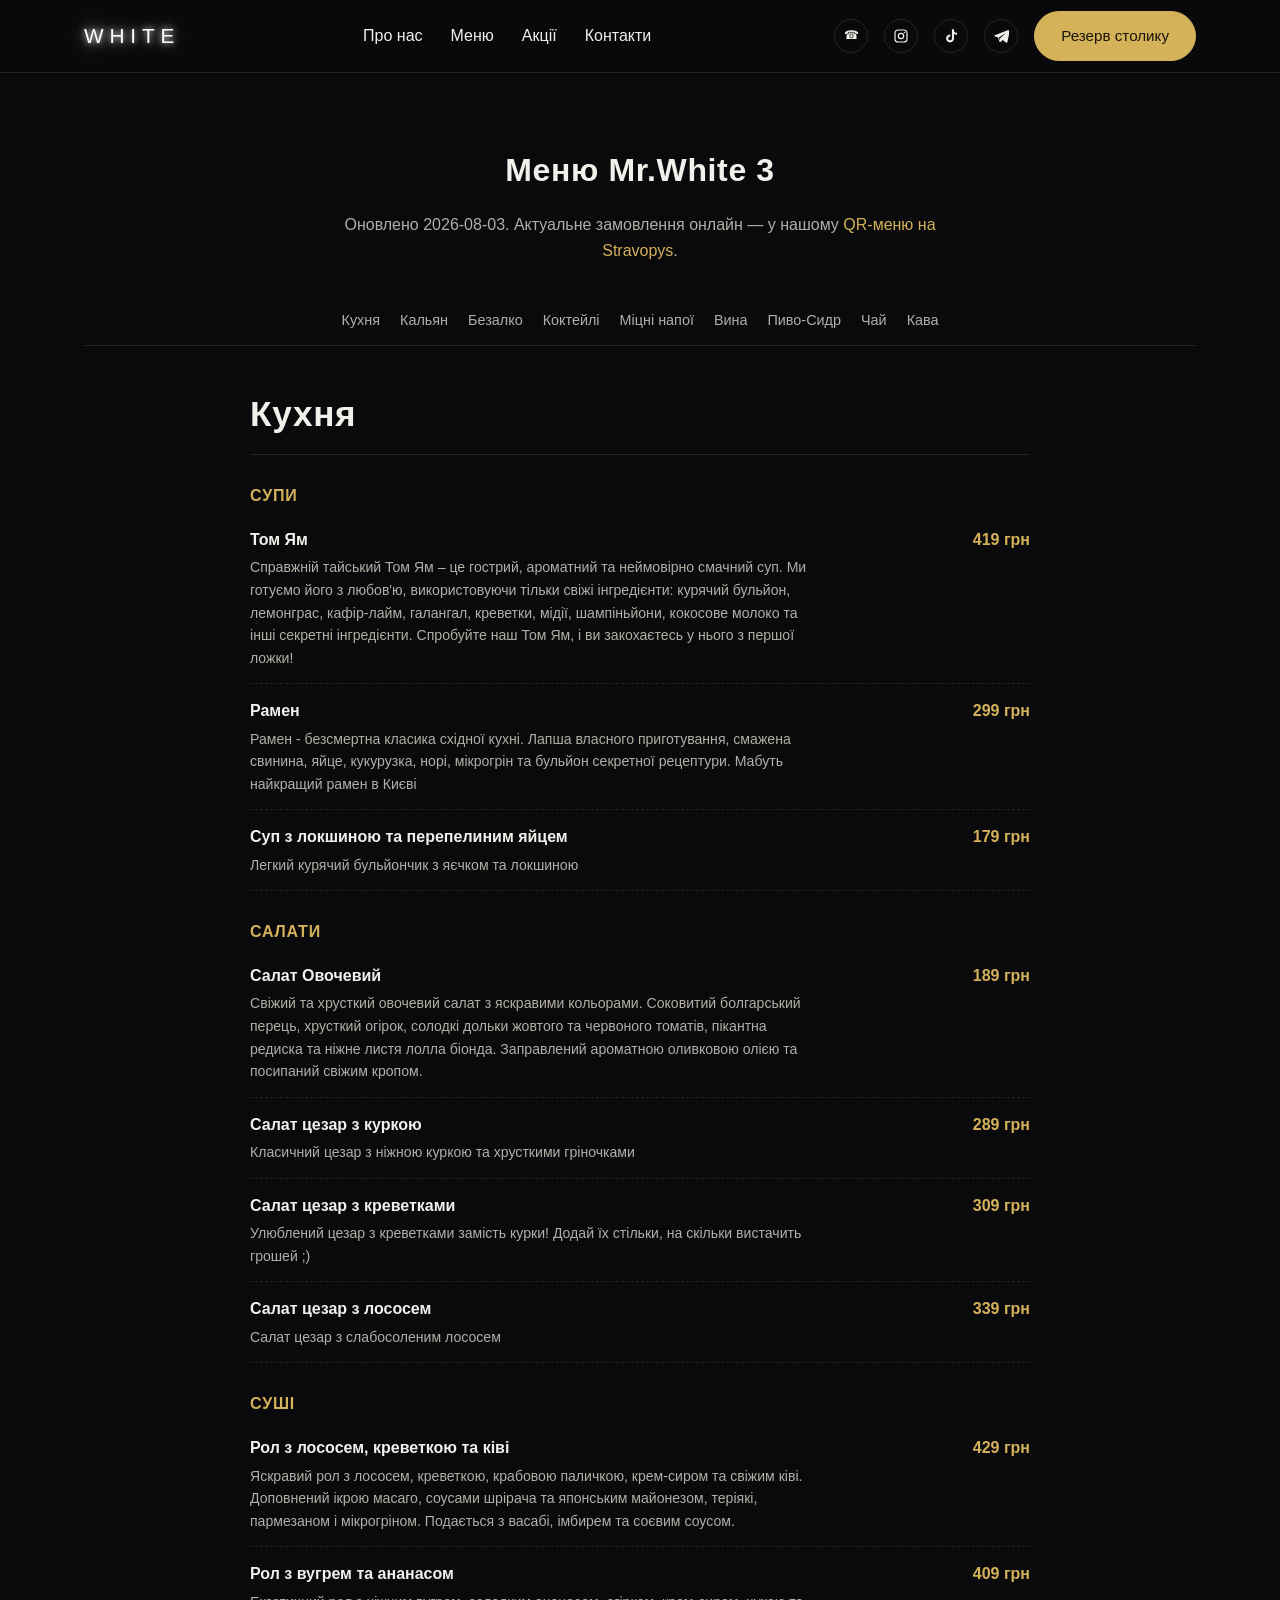
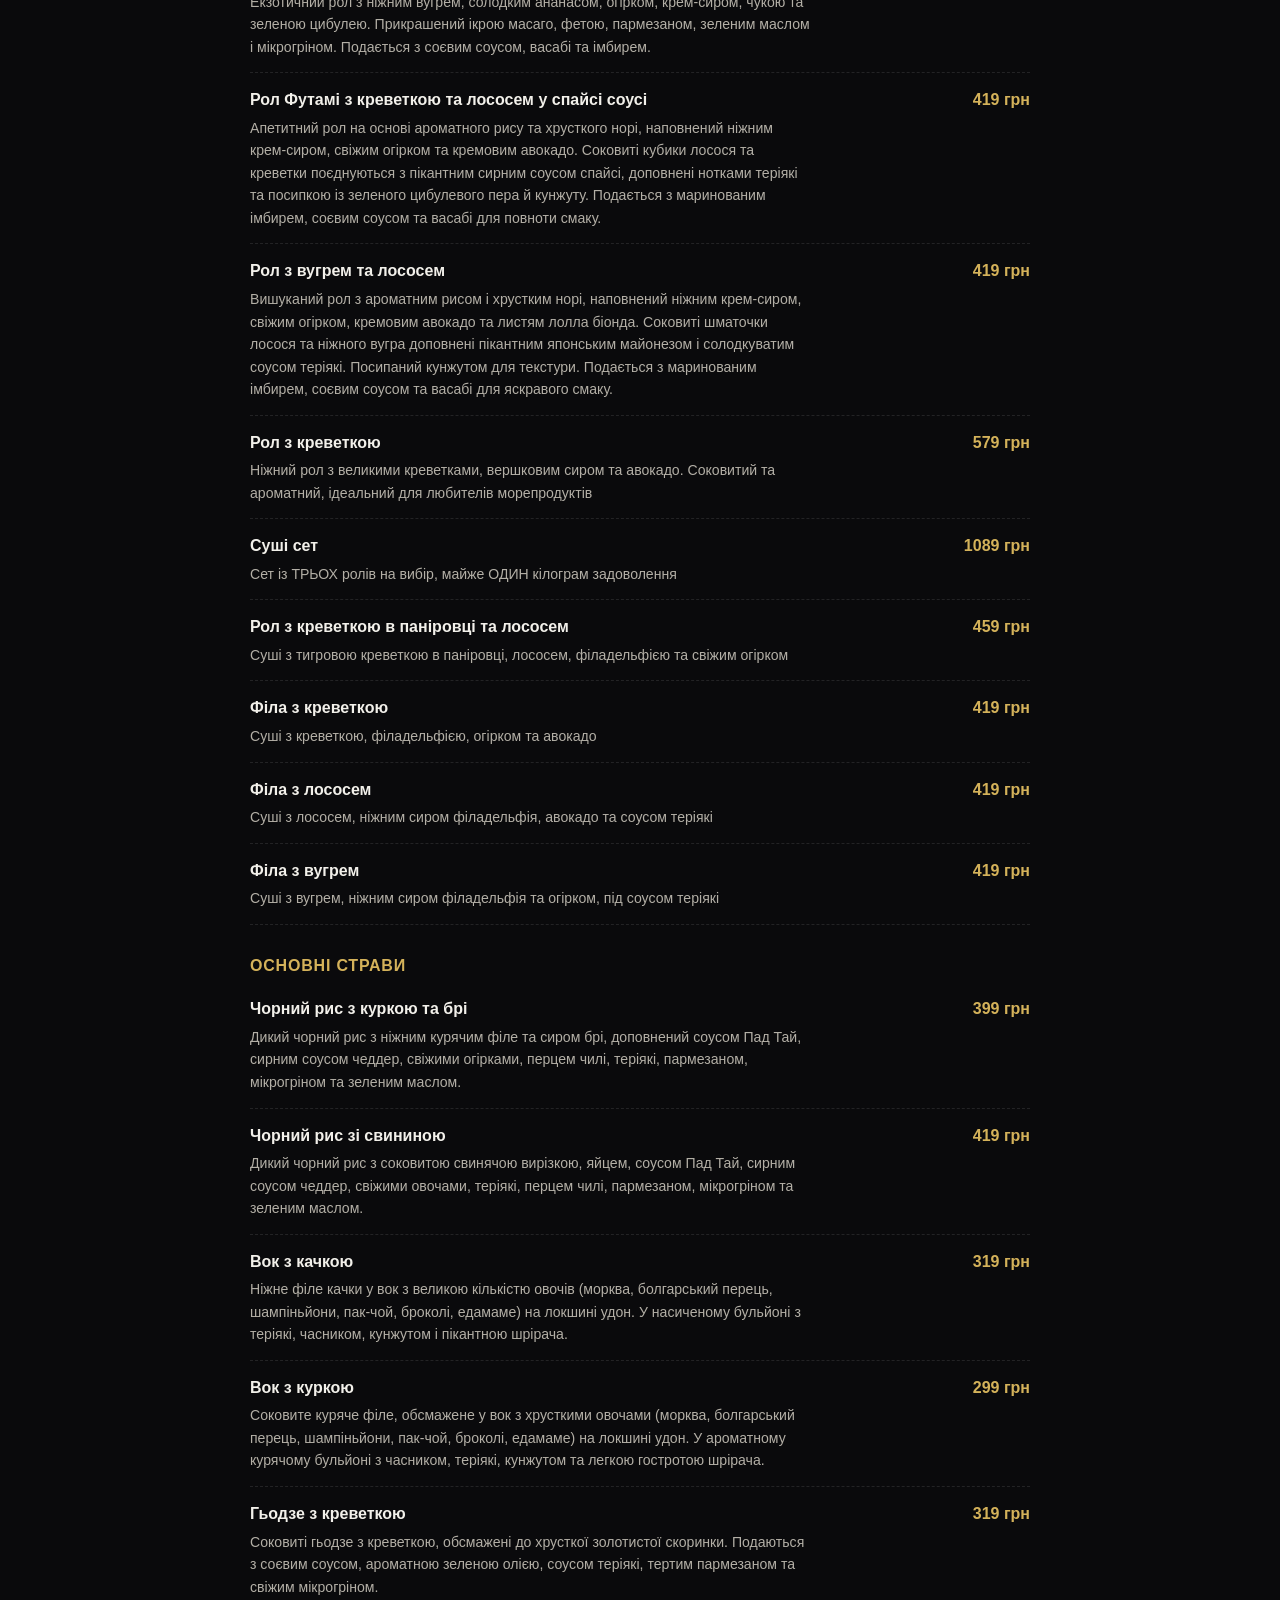
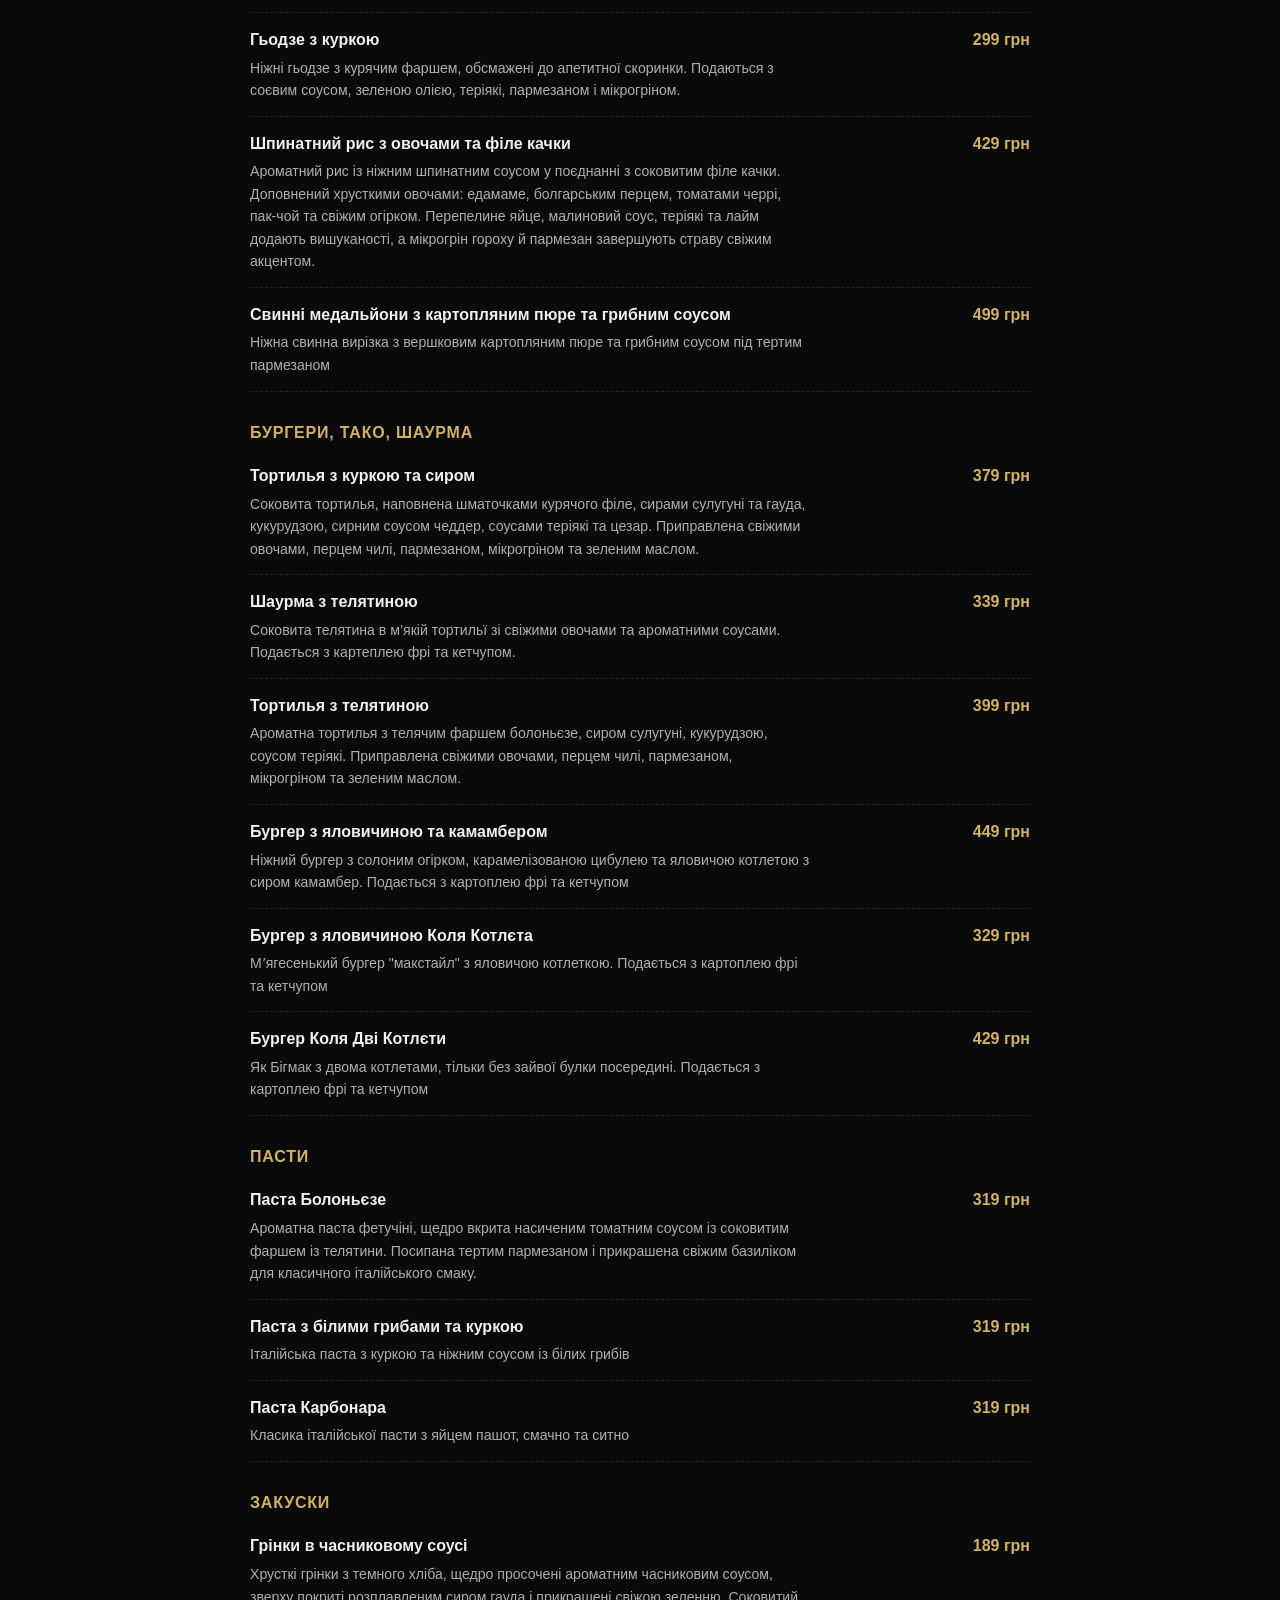
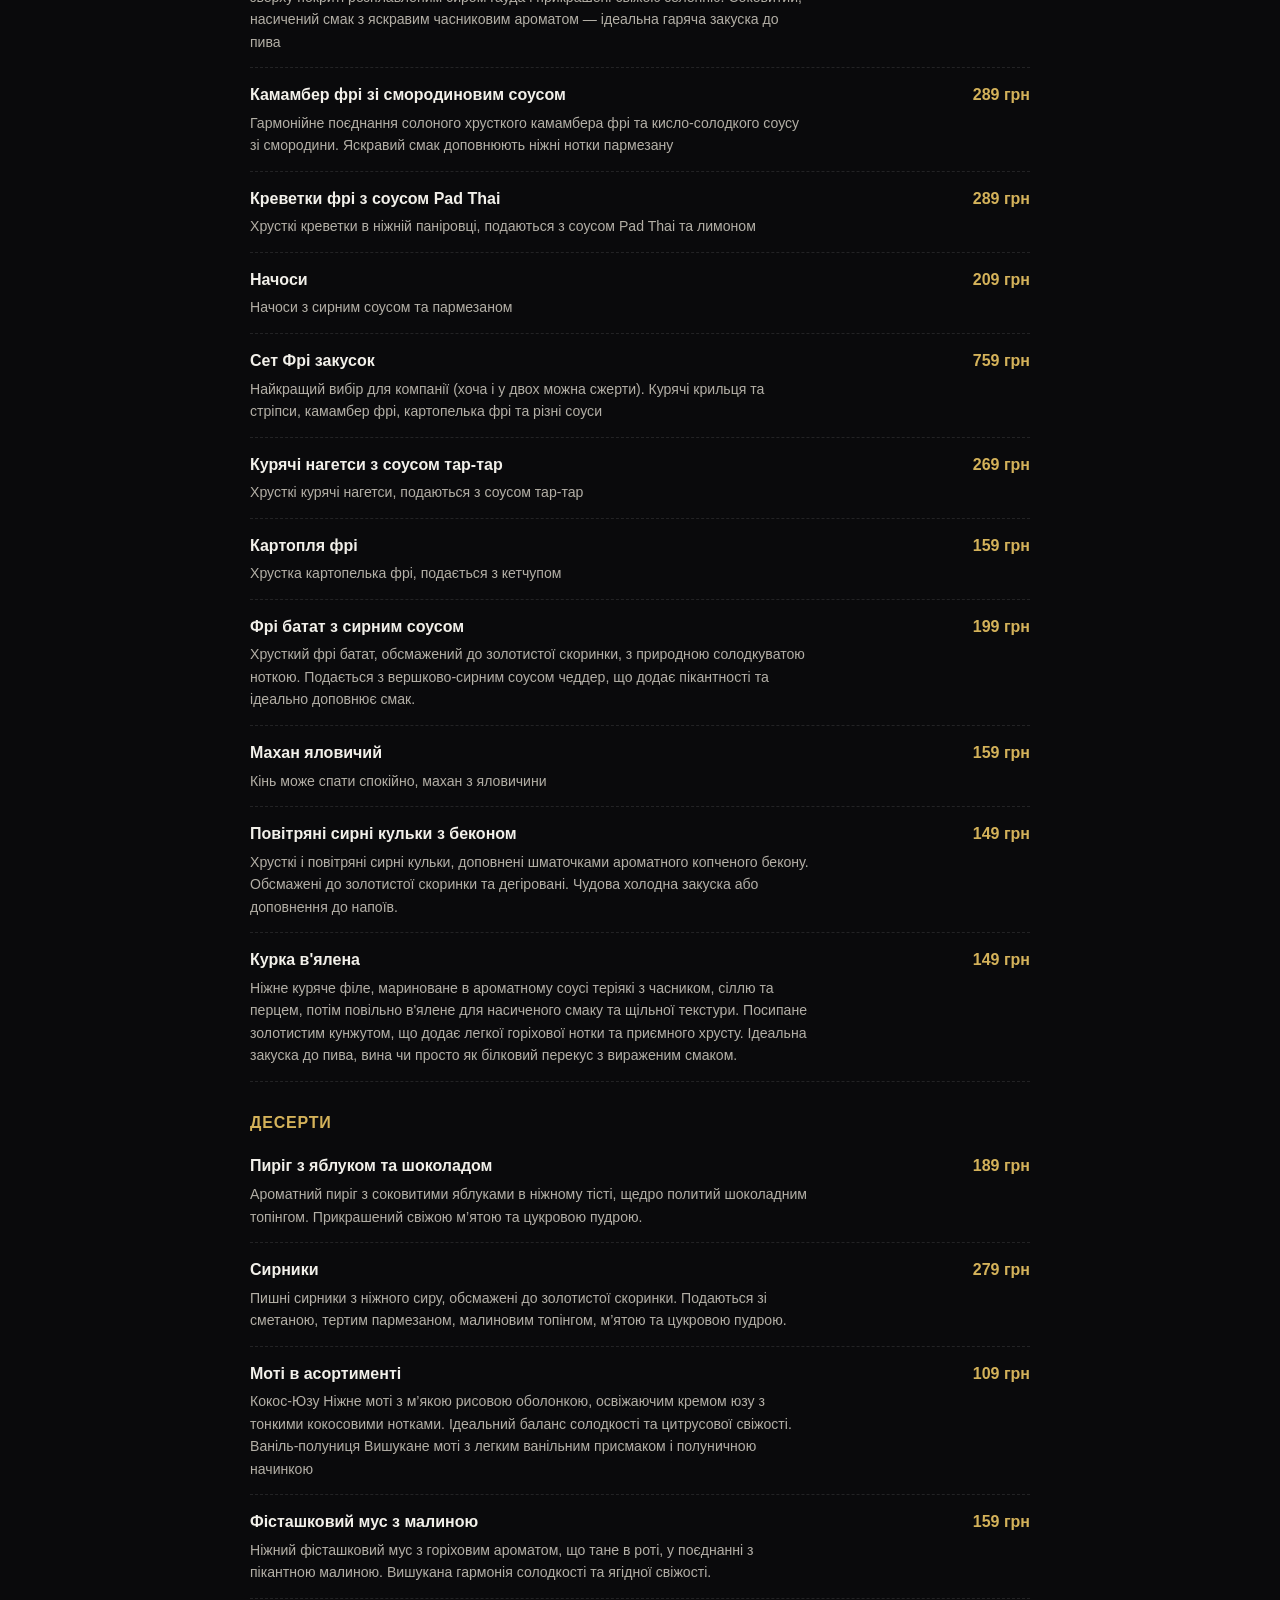
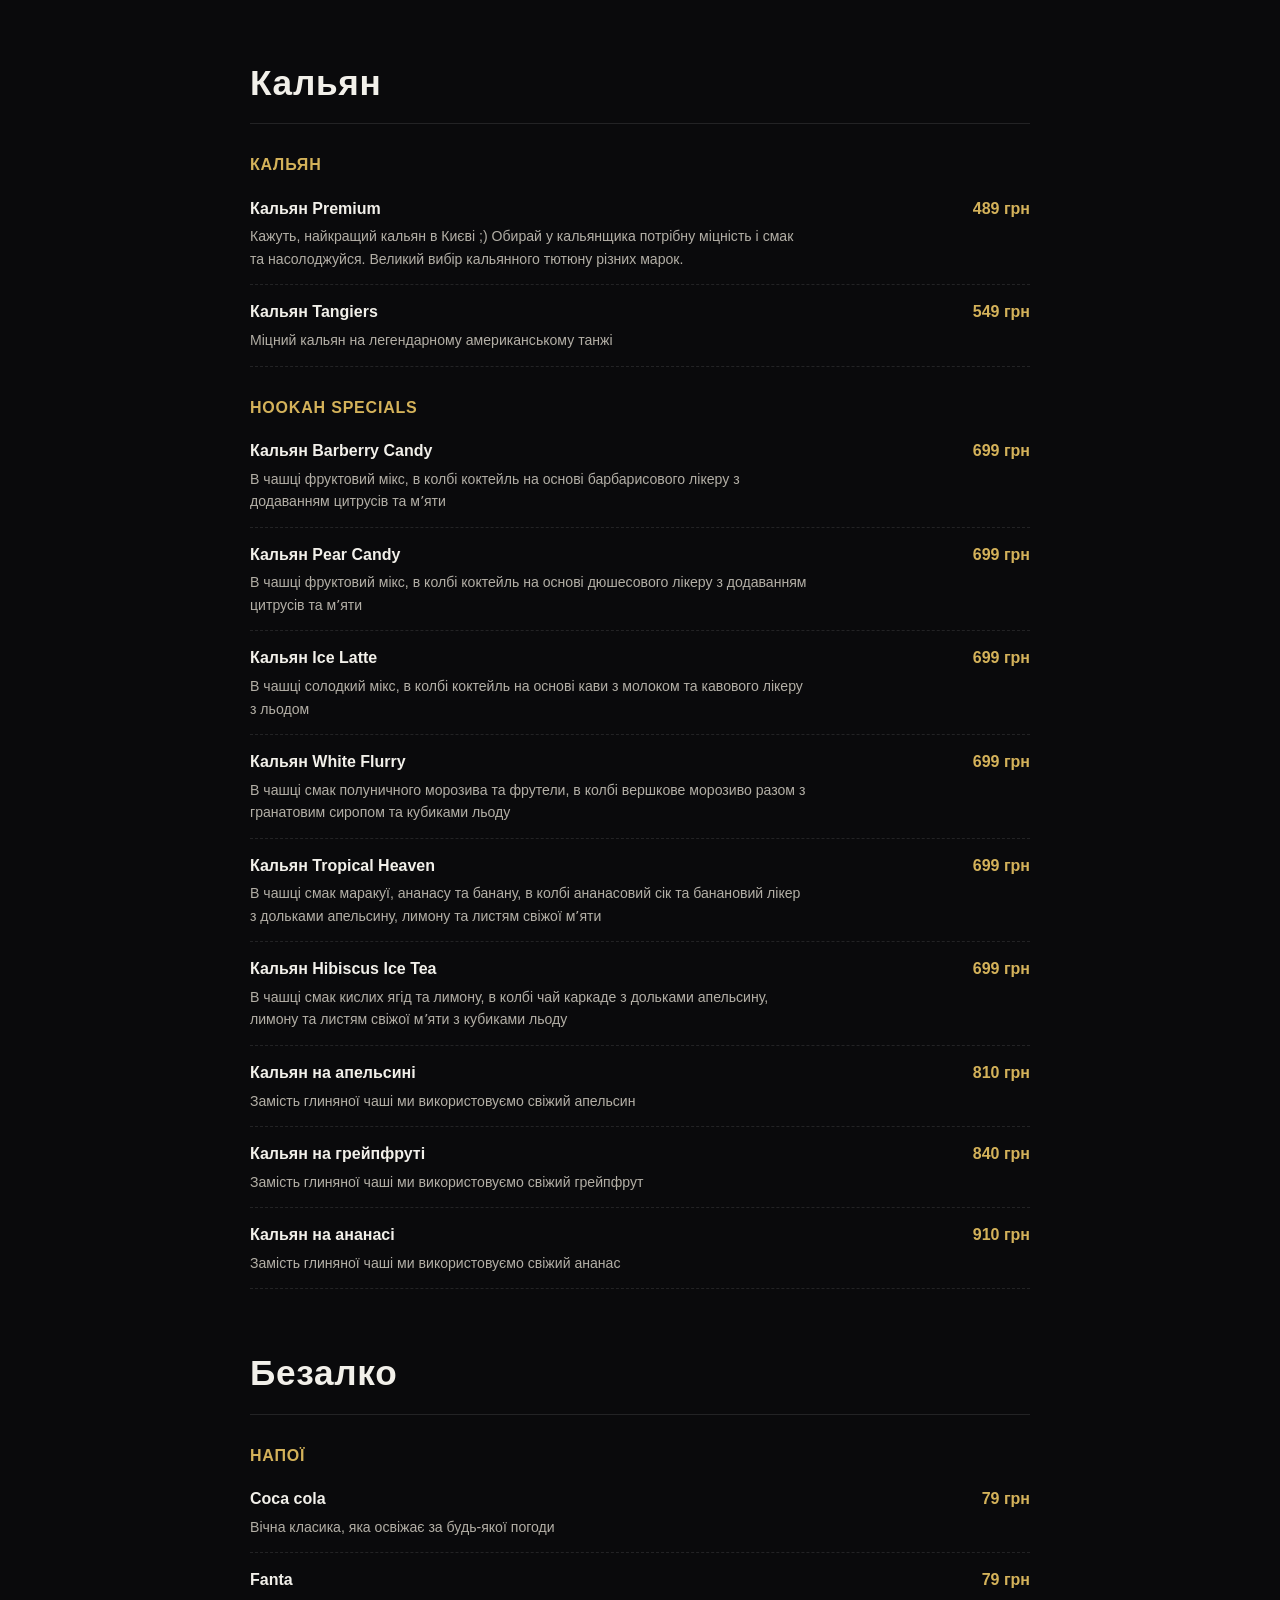
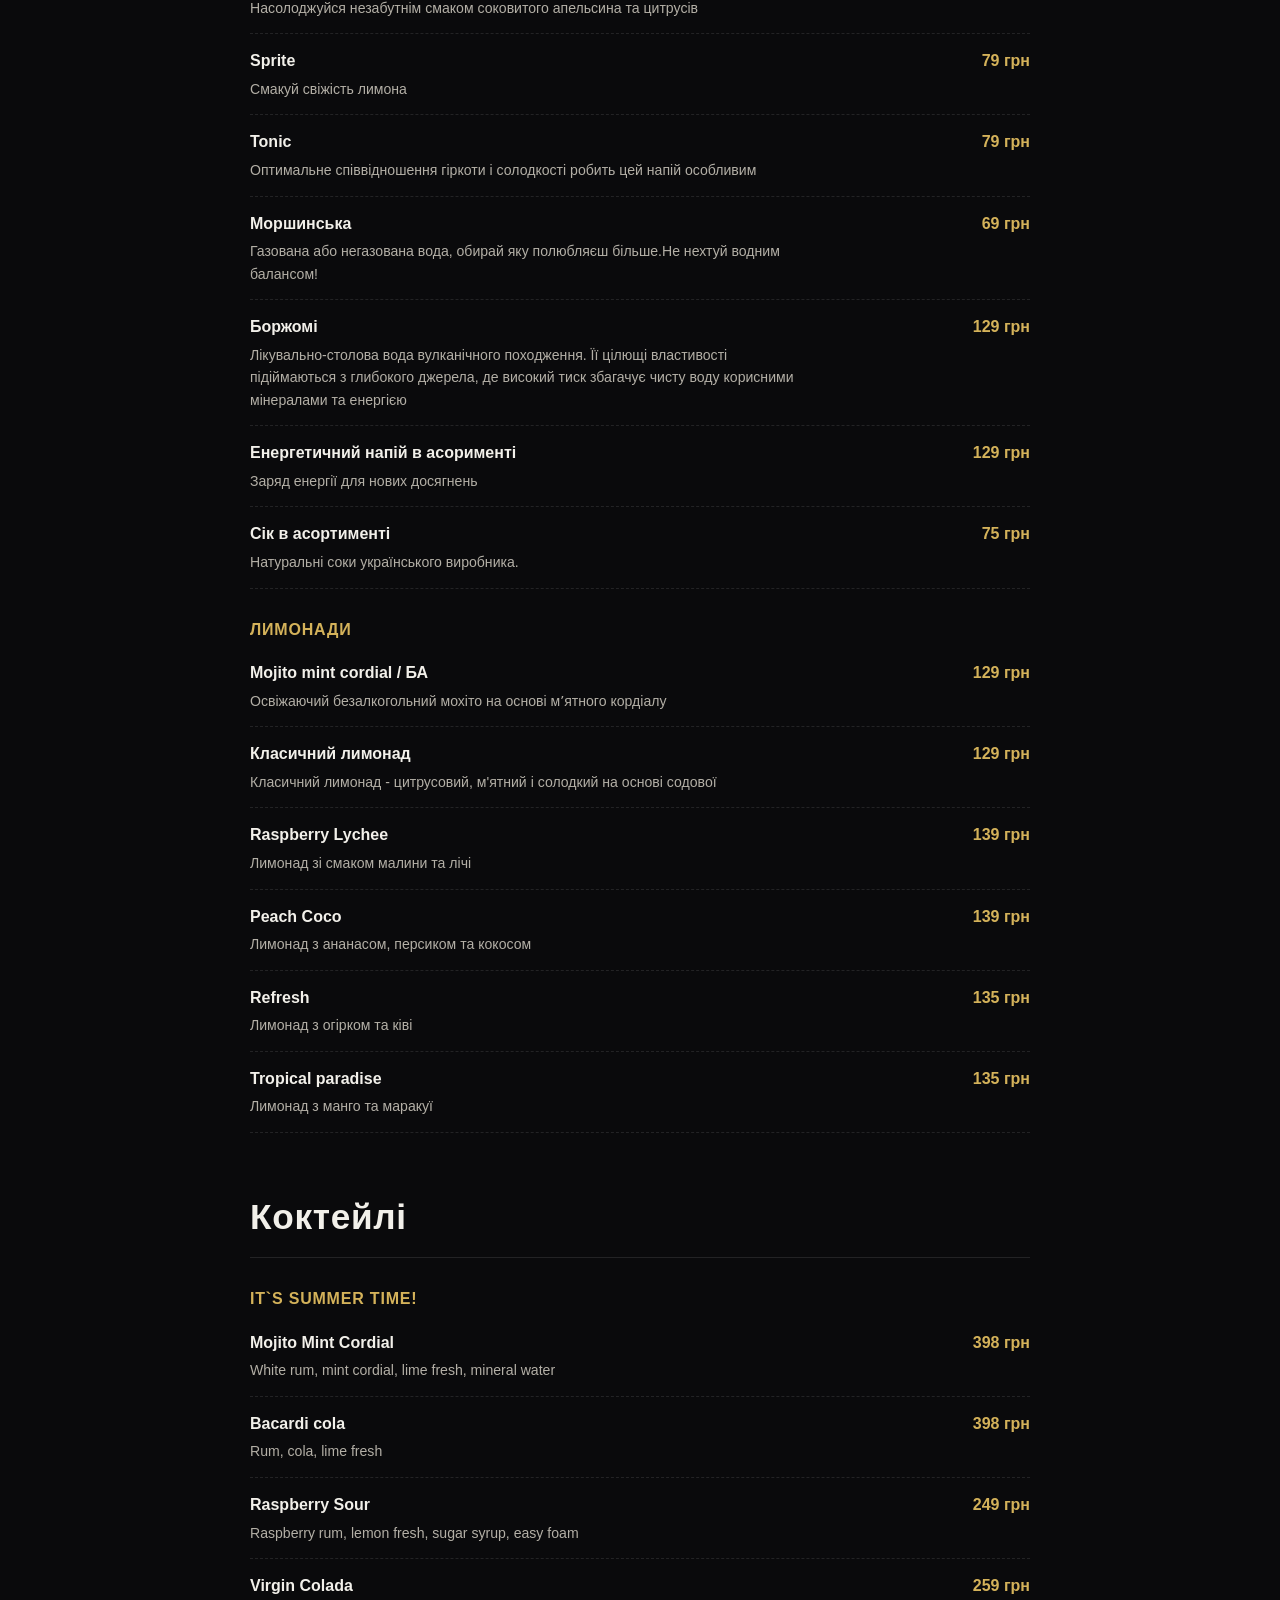
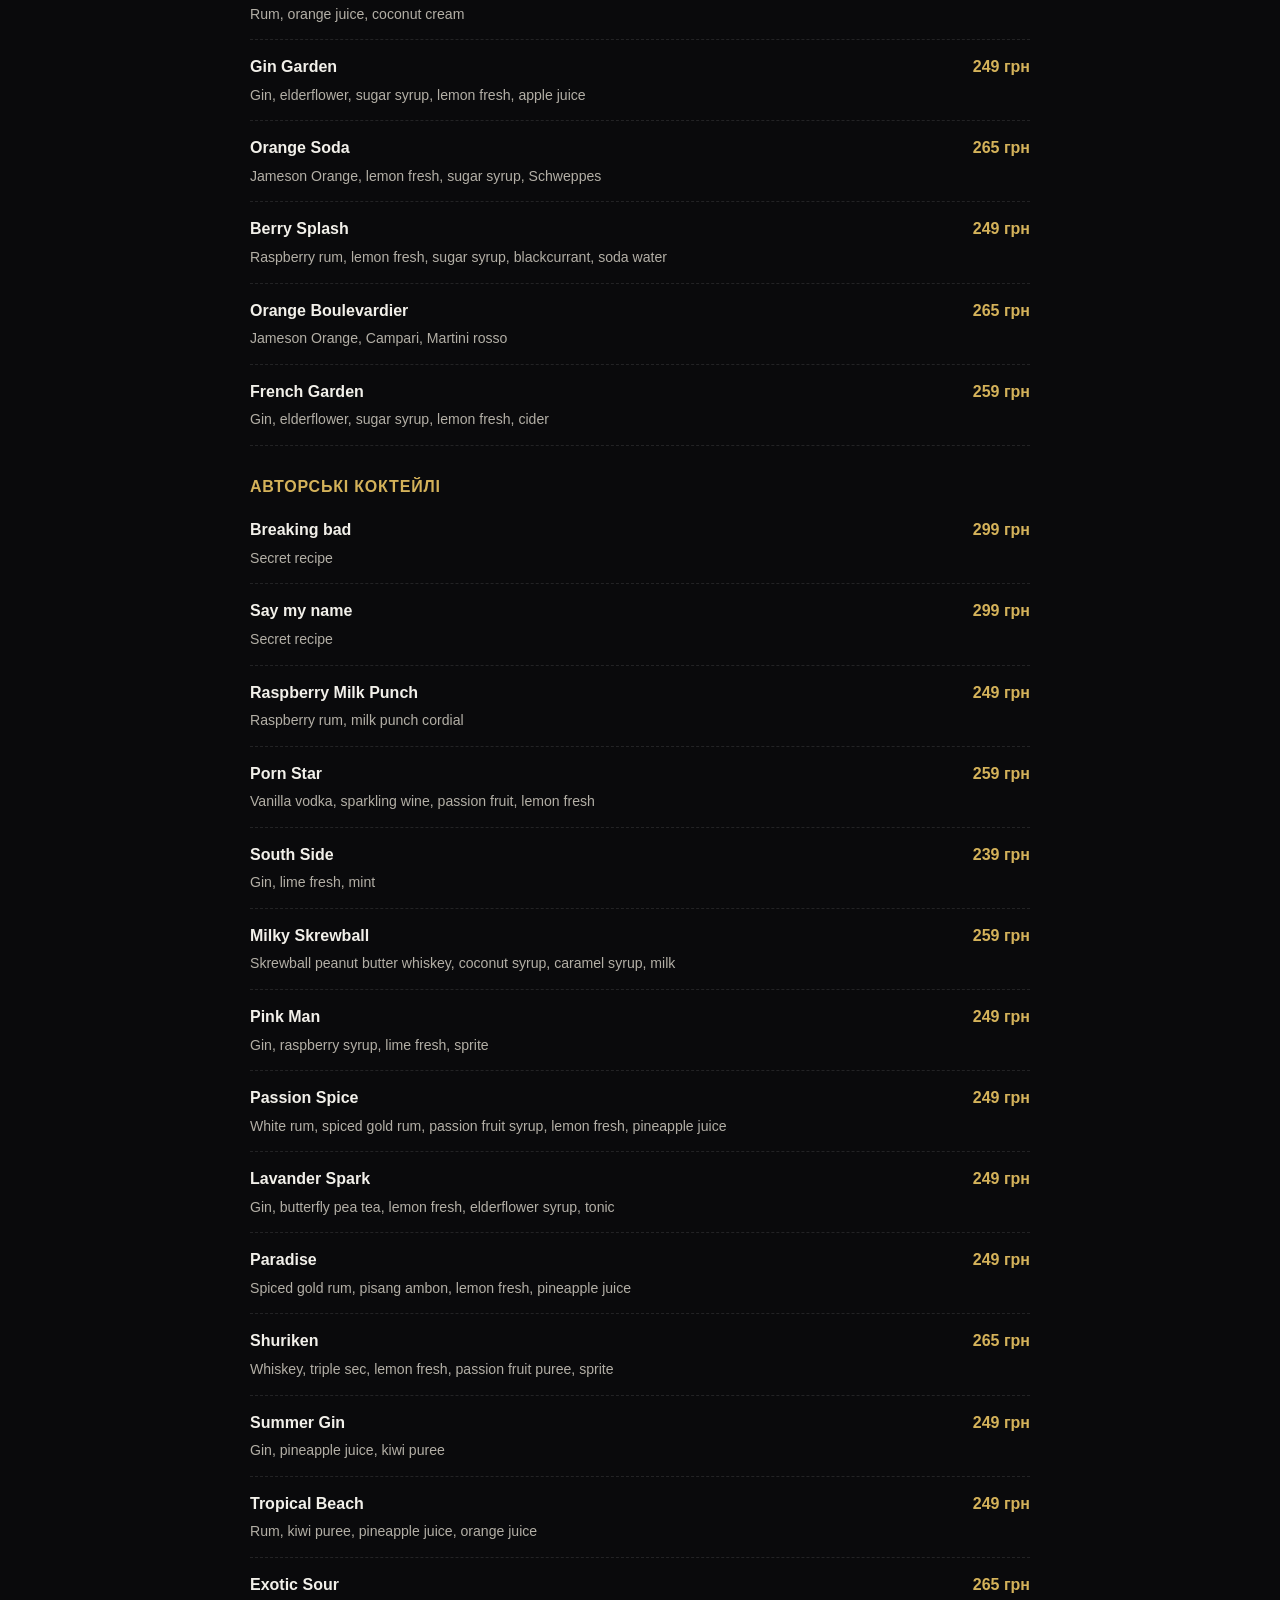
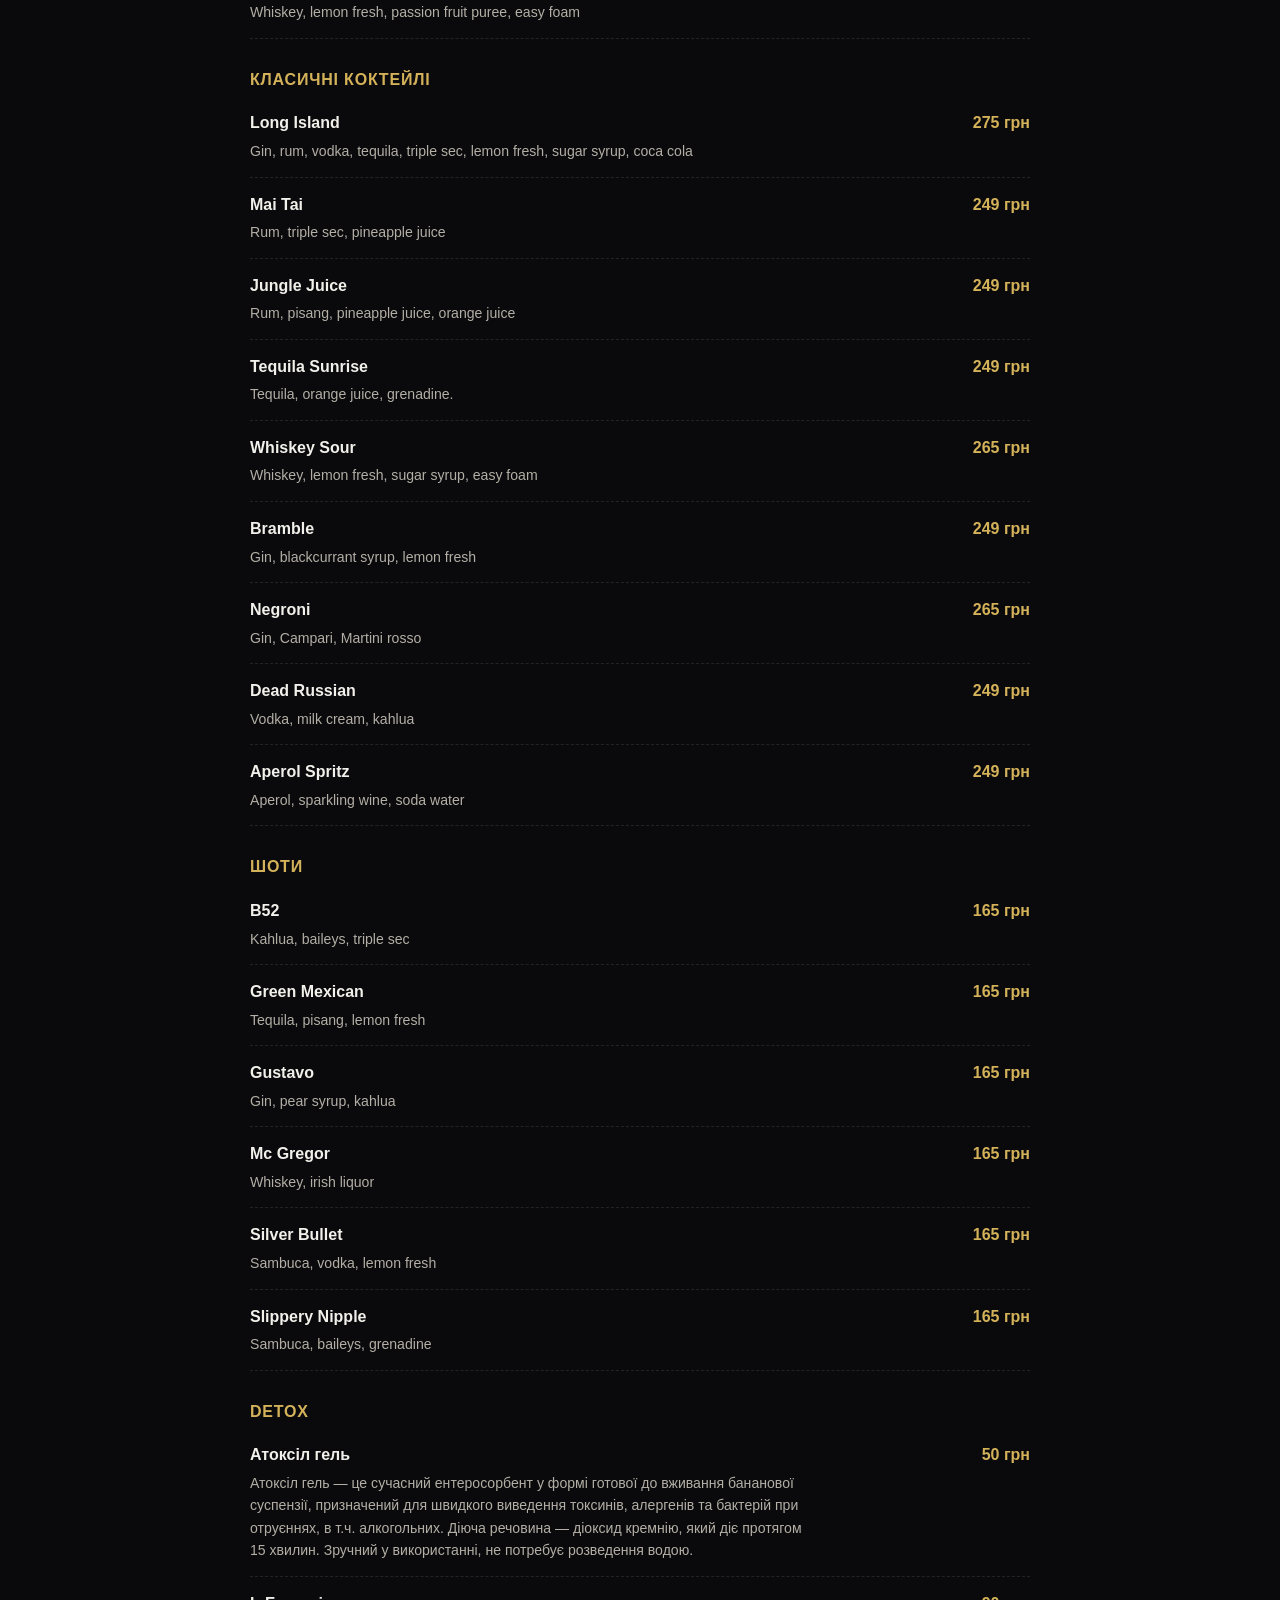
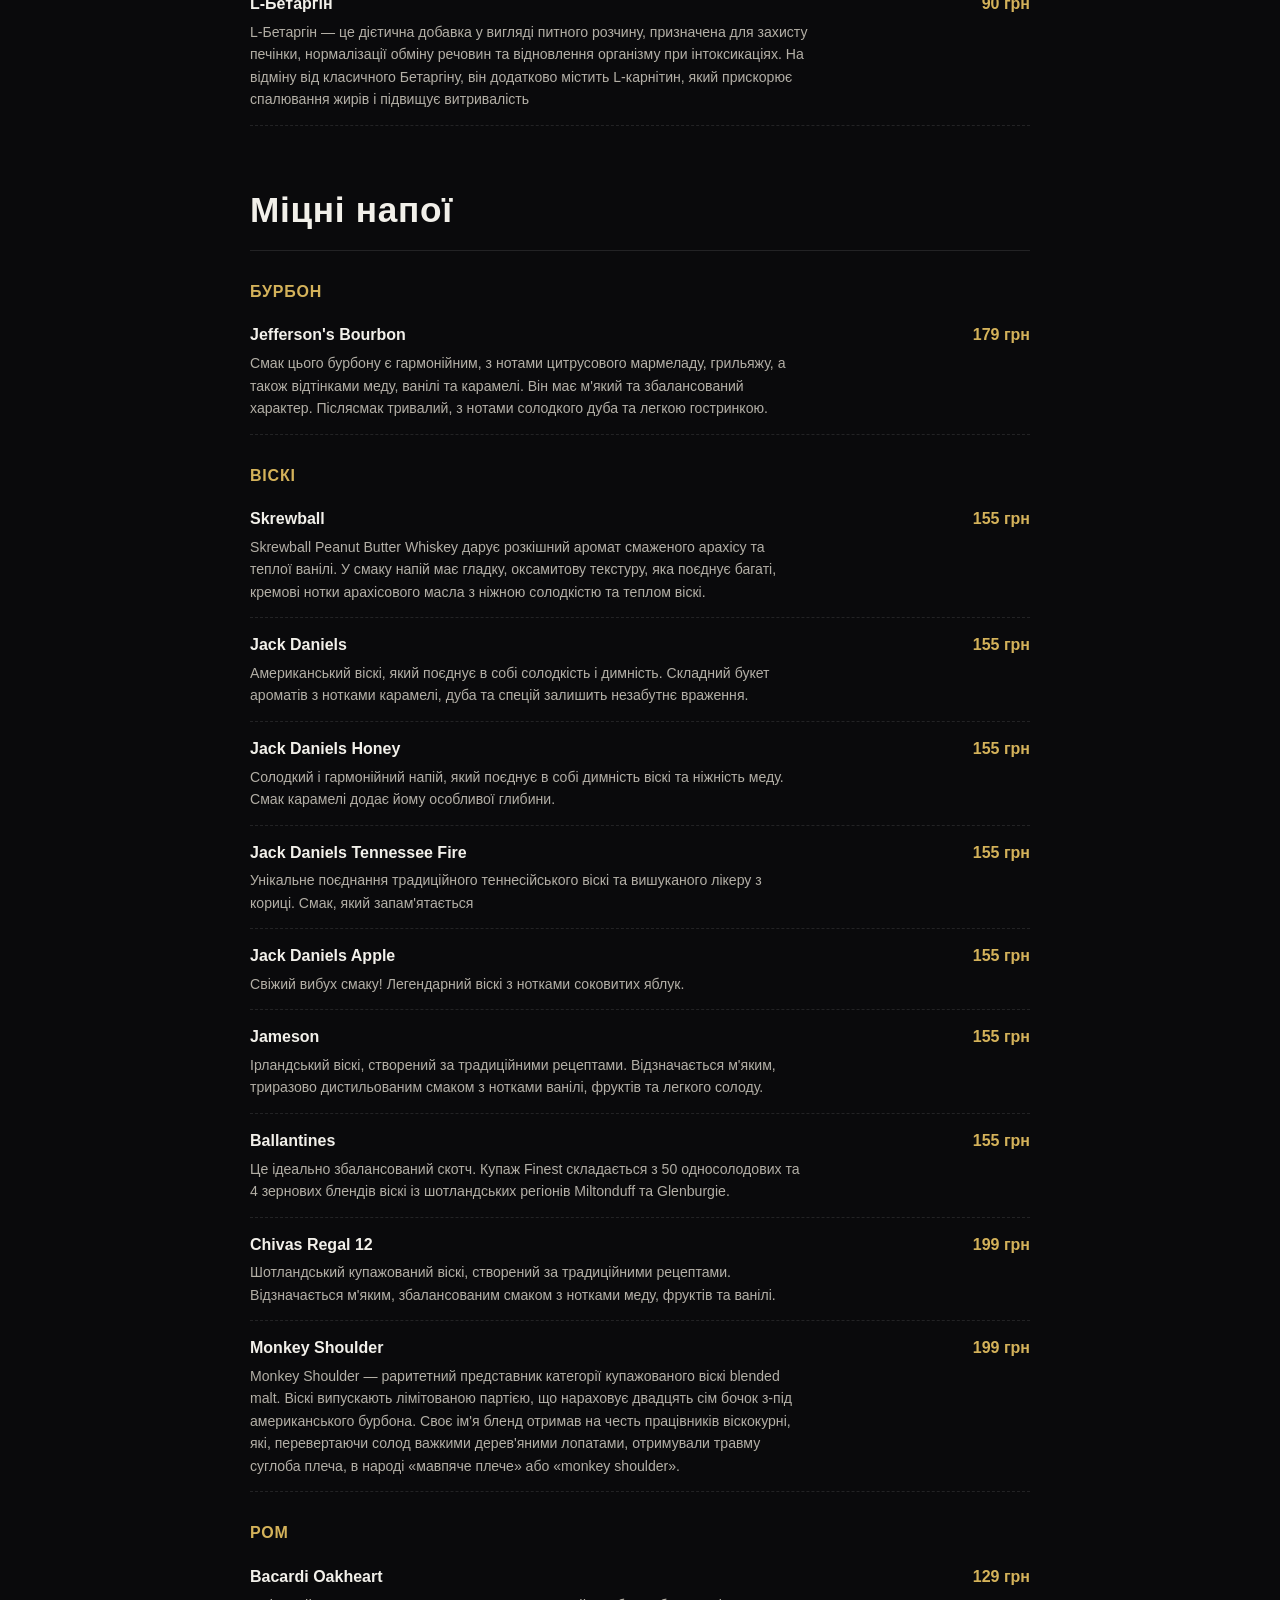
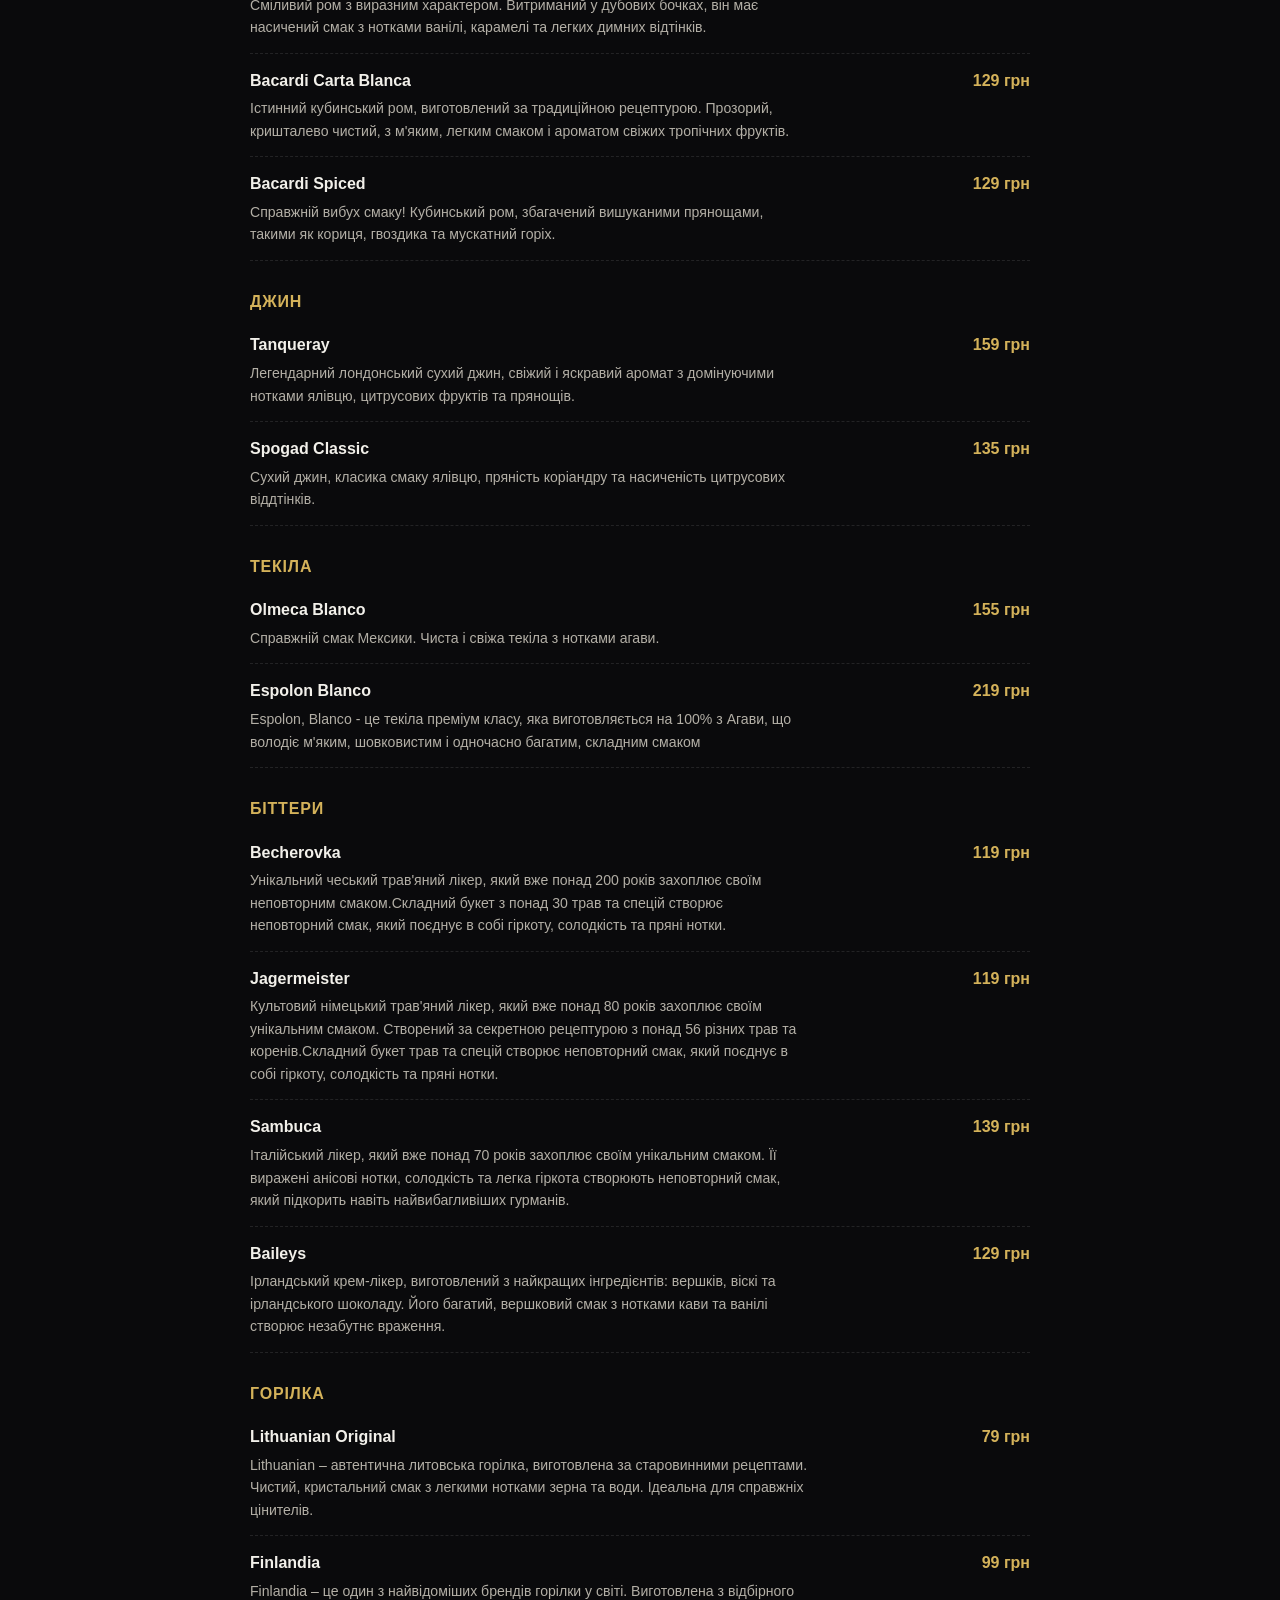
==== menu.html @ 85d622e0 "chore: автооновлення меню зі Stravopys" ====
<!doctype html>
<html lang="uk">
<head>
<meta charset="UTF-8">
<meta name="viewport" content="width=device-width, initial-scale=1">
<title>Меню — Кальян-бар Mr.White 3 | Київ</title>
<meta name="description" content="Повне меню кальян-бару Mr.White 3 у Києві: кальяни, коктейлі, кухня, напої та ціни. Оновлено 2026-08-03.">
<link rel="canonical" href="https://mrwhite3.com.ua/menu.html">

<meta property="og:type" content="website">
<meta property="og:url" content="https://mrwhite3.com.ua/menu.html">
<meta property="og:title" content="Меню — Кальян-бар Mr.White 3">
<meta property="og:description" content="Кальяни, коктейлі, кухня та напої в Mr.White 3. Оновлено 2026-08-03.">
<meta property="og:image" content="https://mrwhite3.com.ua/assets/img/lounge.webp">
<meta property="og:locale" content="uk_UA">

<link rel="icon" href="favicon.ico" sizes="32x32">
<link rel="icon" href="assets/img/favicon-32.png" type="image/png" sizes="32x32">
<link rel="icon" href="assets/img/favicon-16.png" type="image/png" sizes="16x16">
<link rel="apple-touch-icon" href="assets/img/apple-touch-icon.png">
<link rel="stylesheet" href="assets/css/style.css">
<script async src="https://www.googletagmanager.com/gtag/js?id=G-LB3JE0N3KT"></script>
<script>
  window.dataLayer = window.dataLayer || [];
  function gtag(){dataLayer.push(arguments);}
  gtag('js', new Date());
  gtag('config', 'G-LB3JE0N3KT');
</script>
<script type="application/ld+json">{"@context": "https://schema.org", "@type": "Menu", "name": "Меню Mr.White 3", "inLanguage": "uk", "hasMenuSection": [{"@type": "MenuSection", "name": "Кухня", "hasMenuItem": [{"@type": "MenuItem", "name": "Том Ям", "description": "Справжній тайський Том Ям – це гострий, ароматний та неймовірно смачний суп. Ми готуємо його з любов'ю, використовуючи тільки свіжі інгредієнти: курячий бульйон, лемонграс, кафір-лайм, галангал, креветки, мідії, шампіньйони, кокосове молоко та інші секретні інгредієнти. Спробуйте наш Том Ям, і ви закохаєтесь у нього з першої ложки!", "offers": {"@type": "Offer", "price": 419.0, "priceCurrency": "UAH"}}, {"@type": "MenuItem", "name": "Рамен", "description": "Рамен - безсмертна класика східної кухні. Лапша власного приготування, смажена свинина, яйце, кукурузка, норі, мікрогрін та бульйон секретної рецептури. Мабуть найкращий рамен в Києві", "offers": {"@type": "Offer", "price": 299.0, "priceCurrency": "UAH"}}, {"@type": "MenuItem", "name": "Суп з локшиною та перепелиним яйцем", "description": "Легкий курячий бульйончик з яєчком та локшиною", "offers": {"@type": "Offer", "price": 179.0, "priceCurrency": "UAH"}}, {"@type": "MenuItem", "name": "Салат Овочевий", "description": "Свіжий та хрусткий овочевий салат з яскравими кольорами. Соковитий болгарський перець, хрусткий огірок, солодкі дольки жовтого та червоного томатів, пікантна редиска та ніжне листя лолла біонда. Заправлений ароматною оливковою олією та посипаний свіжим кропом.", "offers": {"@type": "Offer", "price": 189.0, "priceCurrency": "UAH"}}, {"@type": "MenuItem", "name": "Салат цезар з куркою", "description": "Класичний цезар з ніжною куркою та хрусткими гріночками", "offers": {"@type": "Offer", "price": 289.0, "priceCurrency": "UAH"}}, {"@type": "MenuItem", "name": "Салат цезар з креветками", "description": "Улюблений цезар з креветками замість курки! Додай їх стільки, на скільки вистачить грошей ;)", "offers": {"@type": "Offer", "price": 309.0, "priceCurrency": "UAH"}}, {"@type": "MenuItem", "name": "Салат цезар з лососем", "description": "Салат цезар з слабосоленим лососем", "offers": {"@type": "Offer", "price": 339.0, "priceCurrency": "UAH"}}, {"@type": "MenuItem", "name": "Рол з лососем, креветкою та ківі", "description": "Яскравий рол з лососем, креветкою, крабовою паличкою, крем-сиром та свіжим ківі. Доповнений ікрою масаго, соусами шрірача та японським майонезом, теріякі, пармезаном і мікрогріном. Подається з васабі, імбирем та соєвим соусом.", "offers": {"@type": "Offer", "price": 429.0, "priceCurrency": "UAH"}}, {"@type": "MenuItem", "name": "Рол з вугрем та ананасом", "description": "Екзотичний рол з ніжним вугрем, солодким ананасом, огірком, крем-сиром, чукою та зеленою цибулею. Прикрашений ікрою масаго, фетою, пармезаном, зеленим маслом і мікрогріном. Подається з соєвим соусом, васабі та імбирем.", "offers": {"@type": "Offer", "price": 409.0, "priceCurrency": "UAH"}}, {"@type": "MenuItem", "name": "Рол Футамі з креветкою та лососем у спайсі соусі", "description": "Апетитний рол на основі ароматного рису та хрусткого норі, наповнений ніжним крем-сиром, свіжим огірком та кремовим авокадо. Соковиті кубики лосося та креветки поєднуються з пікантним сирним соусом спайсі, доповнені нотками теріякі та посипкою із зеленого цибулевого пера й кунжуту. Подається з маринованим імбирем, соєвим соусом та васабі для повноти смаку.", "offers": {"@type": "Offer", "price": 419.0, "priceCurrency": "UAH"}}, {"@type": "MenuItem", "name": "Рол з вугрем та лососем", "description": "Вишуканий рол з ароматним рисом і хрустким норі, наповнений ніжним крем-сиром, свіжим огірком, кремовим авокадо та листям лолла біонда. Соковиті шматочки лосося та ніжного вугра доповнені пікантним японським майонезом і солодкуватим соусом теріякі. Посипаний кунжутом для текстури. Подається з маринованим імбирем, соєвим соусом та васабі для яскравого смаку.", "offers": {"@type": "Offer", "price": 419.0, "priceCurrency": "UAH"}}, {"@type": "MenuItem", "name": "Рол з креветкою", "description": "Ніжний рол з великими креветками, вершковим сиром та авокадо. Соковитий та ароматний, ідеальний для любителів морепродуктів", "offers": {"@type": "Offer", "price": 579.0, "priceCurrency": "UAH"}}, {"@type": "MenuItem", "name": "Суші сет", "description": "Сет із ТРЬОХ ролів на вибір, майже ОДИН кілограм задоволення", "offers": {"@type": "Offer", "price": 1089.0, "priceCurrency": "UAH"}}, {"@type": "MenuItem", "name": "Рол з креветкою в паніровці та лососем", "description": "Суші з тигровою креветкою в паніровці, лососем, філадельфією та свіжим огірком", "offers": {"@type": "Offer", "price": 459.0, "priceCurrency": "UAH"}}, {"@type": "MenuItem", "name": "Філа з креветкою", "description": "Суші з креветкою, філадельфією, огірком та авокадо", "offers": {"@type": "Offer", "price": 419.0, "priceCurrency": "UAH"}}, {"@type": "MenuItem", "name": "Філа з лососем", "description": "Суші з лососем, ніжним сиром філадельфія, авокадо та соусом теріякі", "offers": {"@type": "Offer", "price": 419.0, "priceCurrency": "UAH"}}, {"@type": "MenuItem", "name": "Філа з вугрем", "description": "Суші з вугрем, ніжним сиром філадельфія та огірком, під соусом теріякі", "offers": {"@type": "Offer", "price": 419.0, "priceCurrency": "UAH"}}, {"@type": "MenuItem", "name": "Чорний рис з куркою та брі", "description": "Дикий чорний рис з ніжним курячим філе та сиром брі, доповнений соусом Пад Тай, сирним соусом чеддер, свіжими огірками, перцем чилі, теріякі, пармезаном, мікрогріном та зеленим маслом.", "offers": {"@type": "Offer", "price": 399.0, "priceCurrency": "UAH"}}, {"@type": "MenuItem", "name": "Чорний рис зі свининою", "description": "Дикий чорний рис з соковитою свинячою вирізкою, яйцем, соусом Пад Тай, сирним соусом чеддер, свіжими овочами, теріякі, перцем чилі, пармезаном, мікрогріном та зеленим маслом.", "offers": {"@type": "Offer", "price": 419.0, "priceCurrency": "UAH"}}, {"@type": "MenuItem", "name": "Вок з качкою", "description": "Ніжне філе качки у вок з великою кількістю овочів (морква, болгарський перець, шампіньйони, пак-чой, броколі, едамаме) на локшині удон. У насиченому бульйоні з теріякі, часником, кунжутом і пікантною шрірача.", "offers": {"@type": "Offer", "price": 319.0, "priceCurrency": "UAH"}}, {"@type": "MenuItem", "name": "Вок з куркою", "description": "Соковите куряче філе, обсмажене у вок з хрусткими овочами (морква, болгарський перець, шампіньйони, пак-чой, броколі, едамаме) на локшині удон. У ароматному курячому бульйоні з часником, теріякі, кунжутом та легкою гостротою шрірача.", "offers": {"@type": "Offer", "price": 299.0, "priceCurrency": "UAH"}}, {"@type": "MenuItem", "name": "Гьодзе з креветкою", "description": "Соковиті гьодзе з креветкою, обсмажені до хрусткої золотистої скоринки. Подаються з соєвим соусом, ароматною зеленою олією, соусом теріякі, тертим пармезаном та свіжим мікрогріном.", "offers": {"@type": "Offer", "price": 319.0, "priceCurrency": "UAH"}}, {"@type": "MenuItem", "name": "Гьодзе з куркою", "description": "Ніжні гьодзе з курячим фаршем, обсмажені до апетитної скоринки. Подаються з соєвим соусом, зеленою олією, теріякі, пармезаном і мікрогріном.", "offers": {"@type": "Offer", "price": 299.0, "priceCurrency": "UAH"}}, {"@type": "MenuItem", "name": "Шпинатний рис з овочами та філе качки", "description": "Ароматний рис із ніжним шпинатним соусом у поєднанні з соковитим філе качки. Доповнений хрусткими овочами: едамаме, болгарським перцем, томатами черрі, пак-чой та свіжим огірком. Перепелине яйце, малиновий соус, теріякі та лайм додають вишуканості, а мікрогрін гороху й пармезан завершують страву свіжим акцентом.", "offers": {"@type": "Offer", "price": 429.0, "priceCurrency": "UAH"}}, {"@type": "MenuItem", "name": "Свинні медальйони з картопляним пюре та грибним соусом", "description": "Ніжна свинна вирізка з вершковим картопляним пюре та грибним соусом під тертим пармезаном", "offers": {"@type": "Offer", "price": 499.0, "priceCurrency": "UAH"}}, {"@type": "MenuItem", "name": "Тортилья з куркою та сиром", "description": "Соковита тортилья, наповнена шматочками курячого філе, сирами сулугуні та гауда, кукурудзою, сирним соусом чеддер, соусами теріякі та цезар. Приправлена свіжими овочами, перцем чилі, пармезаном, мікрогріном та зеленим маслом.", "offers": {"@type": "Offer", "price": 379.0, "priceCurrency": "UAH"}}, {"@type": "MenuItem", "name": "Шаурма з телятиною", "description": "Соковита телятина в м’якій тортильї зі свіжими овочами та ароматними соусами. Подається з картеплею фрі та кетчупом.", "offers": {"@type": "Offer", "price": 339.0, "priceCurrency": "UAH"}}, {"@type": "MenuItem", "name": "Тортилья з телятиною", "description": "Ароматна тортилья з телячим фаршем болоньєзе, сиром сулугуні, кукурудзою, соусом теріякі. Приправлена свіжими овочами, перцем чилі, пармезаном, мікрогріном та зеленим маслом.", "offers": {"@type": "Offer", "price": 399.0, "priceCurrency": "UAH"}}, {"@type": "MenuItem", "name": "Бургер з яловичиною та камамбером", "description": "Ніжний бургер з солоним огірком, карамелізованою цибулею та яловичою котлетою з сиром камамбер. Подається з картоплею фрі та кетчупом", "offers": {"@type": "Offer", "price": 449.0, "priceCurrency": "UAH"}}, {"@type": "MenuItem", "name": "Бургер з яловичиною Коля Котлєта", "description": "Мʼягесенький бургер \"макстайл\" з яловичою котлеткою. Подається з картоплею фрі та кетчупом", "offers": {"@type": "Offer", "price": 329.0, "priceCurrency": "UAH"}}, {"@type": "MenuItem", "name": "Бургер Коля Дві Котлєти", "description": "Як Бігмак з двома котлетами, тільки без зайвої булки посередині. Подається з картоплею фрі та кетчупом", "offers": {"@type": "Offer", "price": 429.0, "priceCurrency": "UAH"}}, {"@type": "MenuItem", "name": "Паста Болоньєзе", "description": "Ароматна паста фетучіні, щедро вкрита насиченим томатним соусом із соковитим фаршем із телятини. Посипана тертим пармезаном і прикрашена свіжим базиліком для класичного італійського смаку.", "offers": {"@type": "Offer", "price": 319.0, "priceCurrency": "UAH"}}, {"@type": "MenuItem", "name": "Паста з білими грибами та куркою", "description": "Італійська паста з куркою та ніжним соусом із білих грибів", "offers": {"@type": "Offer", "price": 319.0, "priceCurrency": "UAH"}}, {"@type": "MenuItem", "name": "Паста Карбонара", "description": "Класика італійської пасти з яйцем пашот, смачно та ситно", "offers": {"@type": "Offer", "price": 319.0, "priceCurrency": "UAH"}}, {"@type": "MenuItem", "name": "Грінки в часниковому соусі", "description": "Хрусткі грінки з темного хліба, щедро просочені ароматним часниковим соусом, зверху покриті розплавленим сиром гауда і прикрашені свіжою зеленню. Соковитий, насичений смак з яскравим часниковим ароматом — ідеальна гаряча закуска до пива", "offers": {"@type": "Offer", "price": 189.0, "priceCurrency": "UAH"}}, {"@type": "MenuItem", "name": "Камамбер фрі зі смородиновим соусом", "description": "Гармонійне поєднання солоного хрусткого камамбера фрі та кисло-солодкого соусу зі смородини. Яскравий смак доповнюють ніжні нотки пармезану", "offers": {"@type": "Offer", "price": 289.0, "priceCurrency": "UAH"}}, {"@type": "MenuItem", "name": "Креветки фрі з соусом Pad Thai", "description": "Хрусткі креветки в ніжній паніровці, подаються з соусом Pad Thai та лимоном", "offers": {"@type": "Offer", "price": 289.0, "priceCurrency": "UAH"}}, {"@type": "MenuItem", "name": "Начоси", "description": "Начоси з сирним соусом та пармезаном", "offers": {"@type": "Offer", "price": 209.0, "priceCurrency": "UAH"}}, {"@type": "MenuItem", "name": "Сет Фрі закусок", "description": "Найкращий вибір для компанії (хоча і у двох можна сжерти). Курячі крильця та стріпси, камамбер фрі, картопелька фрі та різні соуси", "offers": {"@type": "Offer", "price": 759.0, "priceCurrency": "UAH"}}, {"@type": "MenuItem", "name": "Курячі нагетси з соусом тар-тар", "description": "Хрусткі курячі нагетси, подаються з соусом тар-тар", "offers": {"@type": "Offer", "price": 269.0, "priceCurrency": "UAH"}}, {"@type": "MenuItem", "name": "Картопля фрі", "description": "Хрустка картопелька фрі, подається з кетчупом", "offers": {"@type": "Offer", "price": 159.0, "priceCurrency": "UAH"}}, {"@type": "MenuItem", "name": "Фрі батат з сирним соусом", "description": "Хрусткий фрі батат, обсмажений до золотистої скоринки, з природною солодкуватою ноткою. Подається з вершково-сирним соусом чеддер, що додає пікантності та ідеально доповнює смак.", "offers": {"@type": "Offer", "price": 199.0, "priceCurrency": "UAH"}}, {"@type": "MenuItem", "name": "Махан яловичий", "description": "Кінь може спати спокійно, махан з яловичини", "offers": {"@type": "Offer", "price": 159.0, "priceCurrency": "UAH"}}, {"@type": "MenuItem", "name": "Повітряні сирні кульки з беконом", "description": "Хрусткі і повітряні сирні кульки, доповнені шматочками ароматного копченого бекону. Обсмажені до золотистої скоринки та дегіровані. Чудова холодна закуска або доповнення до напоїв.", "offers": {"@type": "Offer", "price": 149.0, "priceCurrency": "UAH"}}, {"@type": "MenuItem", "name": "Курка в'ялена", "description": "Ніжне куряче філе, мариноване в ароматному соусі теріякі з часником, сіллю та перцем, потім повільно в'ялене для насиченого смаку та щільної текстури. Посипане золотистим кунжутом, що додає легкої горіхової нотки та приємного хрусту. Ідеальна закуска до пива, вина чи просто як білковий перекус з вираженим смаком.", "offers": {"@type": "Offer", "price": 149.0, "priceCurrency": "UAH"}}, {"@type": "MenuItem", "name": "Пиріг з яблуком та шоколадом", "description": "Ароматний пиріг з соковитими яблуками в ніжному тісті, щедро политий шоколадним топінгом. Прикрашений свіжою м’ятою та цукровою пудрою.", "offers": {"@type": "Offer", "price": 189.0, "priceCurrency": "UAH"}}, {"@type": "MenuItem", "name": "Сирники", "description": "Пишні сирники з ніжного сиру, обсмажені до золотистої скоринки. Подаються зі сметаною, тертим пармезаном, малиновим топінгом, м’ятою та цукровою пудрою.", "offers": {"@type": "Offer", "price": 279.0, "priceCurrency": "UAH"}}, {"@type": "MenuItem", "name": "Моті в асортименті", "description": "Кокос-Юзу Ніжне моті з м’якою рисовою оболонкою, освіжаючим кремом юзу з тонкими кокосовими нотками. Ідеальний баланс солодкості та цитрусової свіжості. Ваніль-полуниця Вишукане моті з легким ванільним присмаком і полуничною начинкою", "offers": {"@type": "Offer", "price": 109.0, "priceCurrency": "UAH"}}, {"@type": "MenuItem", "name": "Фісташковий мус з малиною", "description": "Ніжний фісташковий мус з горіховим ароматом, що тане в роті, у поєднанні з пікантною малиною. Вишукана гармонія солодкості та ягідної свіжості.", "offers": {"@type": "Offer", "price": 159.0, "priceCurrency": "UAH"}}]}, {"@type": "MenuSection", "name": "Кальян", "hasMenuItem": [{"@type": "MenuItem", "name": "Кальян Premium", "description": "Кажуть, найкращий кальян в Києві ;) Обирай у кальянщика потрібну міцність і смак та насолоджуйся. Великий вибір кальянного тютюну різних марок.", "offers": {"@type": "Offer", "price": 489.0, "priceCurrency": "UAH"}}, {"@type": "MenuItem", "name": "Кальян Tangiers", "description": "Міцний кальян на легендарному американському танжі", "offers": {"@type": "Offer", "price": 549.0, "priceCurrency": "UAH"}}, {"@type": "MenuItem", "name": "Кальян Barberry Candy", "description": "В чашці фруктовий мікс, в колбі коктейль на основі барбарисового лікеру з додаванням цитрусів та мʼяти", "offers": {"@type": "Offer", "price": 699.0, "priceCurrency": "UAH"}}, {"@type": "MenuItem", "name": "Кальян Pear Candy", "description": "В чашці фруктовий мікс, в колбі коктейль на основі дюшесового лікеру з додаванням цитрусів та мʼяти", "offers": {"@type": "Offer", "price": 699.0, "priceCurrency": "UAH"}}, {"@type": "MenuItem", "name": "Кальян Ice Latte", "description": "В чашці солодкий мікс, в колбі коктейль на основі кави з молоком та кавового лікеру з льодом", "offers": {"@type": "Offer", "price": 699.0, "priceCurrency": "UAH"}}, {"@type": "MenuItem", "name": "Кальян White Flurry", "description": "В чашці смак полуничного морозива та фрутели, в колбі вершкове морозиво разом з гранатовим сиропом та кубиками льоду", "offers": {"@type": "Offer", "price": 699.0, "priceCurrency": "UAH"}}, {"@type": "MenuItem", "name": "Кальян Tropical Heaven", "description": "В чашці смак маракуї, ананасу та банану, в колбі ананасовий сік та банановий лікер з дольками апельсину, лимону та листям свіжої мʼяти", "offers": {"@type": "Offer", "price": 699.0, "priceCurrency": "UAH"}}, {"@type": "MenuItem", "name": "Кальян Hibiscus Ice Tea", "description": "В чашці смак кислих ягід та лимону, в колбі чай каркаде з дольками апельсину, лимону та листям свіжої мʼяти з кубиками льоду", "offers": {"@type": "Offer", "price": 699.0, "priceCurrency": "UAH"}}, {"@type": "MenuItem", "name": "Кальян на апельсині", "description": "Замість глиняної чаші ми використовуємо свіжий апельсин", "offers": {"@type": "Offer", "price": 810.0, "priceCurrency": "UAH"}}, {"@type": "MenuItem", "name": "Кальян на грейпфруті", "description": "Замість глиняної чаші ми використовуємо свіжий грейпфрут", "offers": {"@type": "Offer", "price": 840.0, "priceCurrency": "UAH"}}, {"@type": "MenuItem", "name": "Кальян на ананасі", "description": "Замість глиняної чаші ми використовуємо свіжий ананас", "offers": {"@type": "Offer", "price": 910.0, "priceCurrency": "UAH"}}]}, {"@type": "MenuSection", "name": "Безалко", "hasMenuItem": [{"@type": "MenuItem", "name": "Coca cola", "description": "Вічна класика, яка освіжає за будь-якої погоди", "offers": {"@type": "Offer", "price": 79.0, "priceCurrency": "UAH"}}, {"@type": "MenuItem", "name": "Fanta", "description": "Насолоджуйся незабутнім смаком соковитого апельсина та цитрусів", "offers": {"@type": "Offer", "price": 79.0, "priceCurrency": "UAH"}}, {"@type": "MenuItem", "name": "Sprite", "description": "Смакуй свіжість лимона", "offers": {"@type": "Offer", "price": 79.0, "priceCurrency": "UAH"}}, {"@type": "MenuItem", "name": "Tonic", "description": "Оптимальне співвідношення гіркоти і солодкості робить цей напій особливим", "offers": {"@type": "Offer", "price": 79.0, "priceCurrency": "UAH"}}, {"@type": "MenuItem", "name": "Моршинська", "description": "Газована або негазована вода, обирай яку полюбляєш більше.Не нехтуй водним балансом!", "offers": {"@type": "Offer", "price": 69.0, "priceCurrency": "UAH"}}, {"@type": "MenuItem", "name": "Боржомі", "description": "Лікувально-столова вода вулканічного походження. Її цілющі властивості підіймаються з глибокого джерела, де високий тиск збагачує чисту воду корисними мінералами та енергією", "offers": {"@type": "Offer", "price": 129.0, "priceCurrency": "UAH"}}, {"@type": "MenuItem", "name": "Енергетичний напій в асорименті", "description": "Заряд енергії для нових досягнень", "offers": {"@type": "Offer", "price": 129.0, "priceCurrency": "UAH"}}, {"@type": "MenuItem", "name": "Сік в асортименті", "description": "Натуральні соки українського виробника.", "offers": {"@type": "Offer", "price": 75.0, "priceCurrency": "UAH"}}, {"@type": "MenuItem", "name": "Mojito mint cordial / БА", "description": "Освіжаючий безалкогольний мохіто на основі мʼятного кордіалу", "offers": {"@type": "Offer", "price": 129.0, "priceCurrency": "UAH"}}, {"@type": "MenuItem", "name": "Класичний лимонад", "description": "Класичний лимонад - цитрусовий, м'ятний і солодкий на основі содової", "offers": {"@type": "Offer", "price": 129.0, "priceCurrency": "UAH"}}, {"@type": "MenuItem", "name": "Raspberry Lychee", "description": "Лимонад зі смаком малини та лічі", "offers": {"@type": "Offer", "price": 139.0, "priceCurrency": "UAH"}}, {"@type": "MenuItem", "name": "Peach Coco", "description": "Лимонад з ананасом, персиком та кокосом", "offers": {"@type": "Offer", "price": 139.0, "priceCurrency": "UAH"}}, {"@type": "MenuItem", "name": "Refresh", "description": "Лимонад з огірком та ківі", "offers": {"@type": "Offer", "price": 135.0, "priceCurrency": "UAH"}}, {"@type": "MenuItem", "name": "Tropical paradise", "description": "Лимонад з манго та маракуї", "offers": {"@type": "Offer", "price": 135.0, "priceCurrency": "UAH"}}]}, {"@type": "MenuSection", "name": "Коктейлі", "hasMenuItem": [{"@type": "MenuItem", "name": "Mojito Mint Cordial", "description": "White rum, mint cordial, lime fresh, mineral water", "offers": {"@type": "Offer", "price": 398.0, "priceCurrency": "UAH"}}, {"@type": "MenuItem", "name": "Bacardi cola", "description": "Rum, cola, lime fresh", "offers": {"@type": "Offer", "price": 398.0, "priceCurrency": "UAH"}}, {"@type": "MenuItem", "name": "Raspberry Sour", "description": "Raspberry rum, lemon fresh, sugar syrup, easy foam", "offers": {"@type": "Offer", "price": 249.0, "priceCurrency": "UAH"}}, {"@type": "MenuItem", "name": "Virgin Colada", "description": "Rum, orange juice, coconut cream", "offers": {"@type": "Offer", "price": 259.0, "priceCurrency": "UAH"}}, {"@type": "MenuItem", "name": "Gin Garden", "description": "Gin, elderflower, sugar syrup, lemon fresh, apple juice", "offers": {"@type": "Offer", "price": 249.0, "priceCurrency": "UAH"}}, {"@type": "MenuItem", "name": "Orange Soda", "description": "Jameson Orange, lemon fresh, sugar syrup, Schweppes", "offers": {"@type": "Offer", "price": 265.0, "priceCurrency": "UAH"}}, {"@type": "MenuItem", "name": "Berry Splash", "description": "Raspberry rum, lemon fresh, sugar syrup, blackcurrant, soda water", "offers": {"@type": "Offer", "price": 249.0, "priceCurrency": "UAH"}}, {"@type": "MenuItem", "name": "Orange Boulevardier", "description": "Jameson Orange, Campari, Martini rosso", "offers": {"@type": "Offer", "price": 265.0, "priceCurrency": "UAH"}}, {"@type": "MenuItem", "name": "French Garden", "description": "Gin, elderflower, sugar syrup, lemon fresh, cider", "offers": {"@type": "Offer", "price": 259.0, "priceCurrency": "UAH"}}, {"@type": "MenuItem", "name": "Breaking bad", "description": "Secret recipe", "offers": {"@type": "Offer", "price": 299.0, "priceCurrency": "UAH"}}, {"@type": "MenuItem", "name": "Say my name", "description": "Secret recipe", "offers": {"@type": "Offer", "price": 299.0, "priceCurrency": "UAH"}}, {"@type": "MenuItem", "name": "Raspberry Milk Punch", "description": "Raspberry rum, milk punch cordial", "offers": {"@type": "Offer", "price": 249.0, "priceCurrency": "UAH"}}, {"@type": "MenuItem", "name": "Porn Star", "description": "Vanilla vodka, sparkling wine, passion fruit, lemon fresh", "offers": {"@type": "Offer", "price": 259.0, "priceCurrency": "UAH"}}, {"@type": "MenuItem", "name": "South Side", "description": "Gin, lime fresh, mint", "offers": {"@type": "Offer", "price": 239.0, "priceCurrency": "UAH"}}, {"@type": "MenuItem", "name": "Milky Skrewball", "description": "Skrewball peanut butter whiskey, coconut syrup, caramel syrup, milk", "offers": {"@type": "Offer", "price": 259.0, "priceCurrency": "UAH"}}, {"@type": "MenuItem", "name": "Pink Man", "description": "Gin, raspberry syrup, lime fresh, sprite", "offers": {"@type": "Offer", "price": 249.0, "priceCurrency": "UAH"}}, {"@type": "MenuItem", "name": "Passion Spice", "description": "White rum, spiced gold rum, passion fruit syrup, lemon fresh, pineapple juice", "offers": {"@type": "Offer", "price": 249.0, "priceCurrency": "UAH"}}, {"@type": "MenuItem", "name": "Lavander Spark", "description": "Gin, butterfly pea tea, lemon fresh, elderflower syrup, tonic", "offers": {"@type": "Offer", "price": 249.0, "priceCurrency": "UAH"}}, {"@type": "MenuItem", "name": "Paradise", "description": "Spiced gold rum, pisang ambon, lemon fresh, pineapple juice", "offers": {"@type": "Offer", "price": 249.0, "priceCurrency": "UAH"}}, {"@type": "MenuItem", "name": "Shuriken", "description": "Whiskey, triple sec, lemon fresh, passion fruit puree, sprite", "offers": {"@type": "Offer", "price": 265.0, "priceCurrency": "UAH"}}, {"@type": "MenuItem", "name": "Summer Gin", "description": "Gin, pineapple juice, kiwi puree", "offers": {"@type": "Offer", "price": 249.0, "priceCurrency": "UAH"}}, {"@type": "MenuItem", "name": "Tropical Beach", "description": "Rum, kiwi puree, pineapple juice, orange juice", "offers": {"@type": "Offer", "price": 249.0, "priceCurrency": "UAH"}}, {"@type": "MenuItem", "name": "Exotic Sour", "description": "Whiskey, lemon fresh, passion fruit puree, easy foam", "offers": {"@type": "Offer", "price": 265.0, "priceCurrency": "UAH"}}, {"@type": "MenuItem", "name": "Long Island", "description": "Gin, rum, vodka, tequila, triple sec, lemon fresh, sugar syrup, coca cola", "offers": {"@type": "Offer", "price": 275.0, "priceCurrency": "UAH"}}, {"@type": "MenuItem", "name": "Mai Tai", "description": "Rum, triple sec, pineapple juice", "offers": {"@type": "Offer", "price": 249.0, "priceCurrency": "UAH"}}, {"@type": "MenuItem", "name": "Jungle Juice", "description": "Rum, pisang, pineapple juice, orange juice", "offers": {"@type": "Offer", "price": 249.0, "priceCurrency": "UAH"}}, {"@type": "MenuItem", "name": "Tequila Sunrise", "description": "Tequila, orange juice, grenadine.", "offers": {"@type": "Offer", "price": 249.0, "priceCurrency": "UAH"}}, {"@type": "MenuItem", "name": "Whiskey Sour", "description": "Whiskey, lemon fresh, sugar syrup, easy foam", "offers": {"@type": "Offer", "price": 265.0, "priceCurrency": "UAH"}}, {"@type": "MenuItem", "name": "Bramble", "description": "Gin, blackcurrant syrup, lemon fresh", "offers": {"@type": "Offer", "price": 249.0, "priceCurrency": "UAH"}}, {"@type": "MenuItem", "name": "Negroni", "description": "Gin, Campari, Martini rosso", "offers": {"@type": "Offer", "price": 265.0, "priceCurrency": "UAH"}}, {"@type": "MenuItem", "name": "Dead Russian", "description": "Vodka, milk cream, kahlua", "offers": {"@type": "Offer", "price": 249.0, "priceCurrency": "UAH"}}, {"@type": "MenuItem", "name": "Aperol Spritz", "description": "Aperol, sparkling wine, soda water", "offers": {"@type": "Offer", "price": 249.0, "priceCurrency": "UAH"}}, {"@type": "MenuItem", "name": "B52", "description": "Kahlua, baileys, triple sec", "offers": {"@type": "Offer", "price": 165.0, "priceCurrency": "UAH"}}, {"@type": "MenuItem", "name": "Green Mexican", "description": "Tequila, pisang, lemon fresh", "offers": {"@type": "Offer", "price": 165.0, "priceCurrency": "UAH"}}, {"@type": "MenuItem", "name": "Gustavo", "description": "Gin, pear syrup, kahlua", "offers": {"@type": "Offer", "price": 165.0, "priceCurrency": "UAH"}}, {"@type": "MenuItem", "name": "Mc Gregor", "description": "Whiskey, irish liquor", "offers": {"@type": "Offer", "price": 165.0, "priceCurrency": "UAH"}}, {"@type": "MenuItem", "name": "Silver Bullet", "description": "Sambuca, vodka, lemon fresh", "offers": {"@type": "Offer", "price": 165.0, "priceCurrency": "UAH"}}, {"@type": "MenuItem", "name": "Slippery Nipple", "description": "Sambuca, baileys, grenadine", "offers": {"@type": "Offer", "price": 165.0, "priceCurrency": "UAH"}}, {"@type": "MenuItem", "name": "Атоксіл гель", "description": "Атоксіл гель — це сучасний ентеросорбент у формі готової до вживання бананової суспензії, призначений для швидкого виведення токсинів, алергенів та бактерій при отруєннях, в т.ч. алкогольних. Діюча речовина — діоксид кремнію, який діє протягом 15 хвилин. Зручний у використанні, не потребує розведення водою.", "offers": {"@type": "Offer", "price": 50.0, "priceCurrency": "UAH"}}, {"@type": "MenuItem", "name": "L-Бетаргін", "description": "L-Бетаргін — це дієтична добавка у вигляді питного розчину, призначена для захисту печінки, нормалізації обміну речовин та відновлення організму при інтоксикаціях. На відміну від класичного Бетаргіну, він додатково містить L-карнітин, який прискорює спалювання жирів і підвищує витривалість", "offers": {"@type": "Offer", "price": 90.0, "priceCurrency": "UAH"}}]}, {"@type": "MenuSection", "name": "Міцні напої", "hasMenuItem": [{"@type": "MenuItem", "name": "Jefferson's Bourbon", "description": "Смак цього бурбону є гармонійним, з нотами цитрусового мармеладу, грильяжу, а також відтінками меду, ванілі та карамелі. Він має м'який та збалансований характер. Післясмак тривалий, з нотами солодкого дуба та легкою гостринкою.", "offers": {"@type": "Offer", "price": 179.0, "priceCurrency": "UAH"}}, {"@type": "MenuItem", "name": "Skrewball", "description": "Skrewball Peanut Butter Whiskey дарує розкішний аромат смаженого арахісу та теплої ванілі. У смаку напій має гладку, оксамитову текстуру, яка поєднує багаті, кремові нотки арахісового масла з ніжною солодкістю та теплом віскі.", "offers": {"@type": "Offer", "price": 155.0, "priceCurrency": "UAH"}}, {"@type": "MenuItem", "name": "Jack Daniels", "description": "Американський віскі, який поєднує в собі солодкість і димність. Складний букет ароматів з нотками карамелі, дуба та спецій залишить незабутнє враження.", "offers": {"@type": "Offer", "price": 155.0, "priceCurrency": "UAH"}}, {"@type": "MenuItem", "name": "Jack Daniels Honey", "description": "Солодкий і гармонійний напій, який поєднує в собі димність віскі та ніжність меду. Смак карамелі додає йому особливої глибини.", "offers": {"@type": "Offer", "price": 155.0, "priceCurrency": "UAH"}}, {"@type": "MenuItem", "name": "Jack Daniels Tennessee Fire", "description": "Унікальне поєднання традиційного теннесійського віскі та вишуканого лікеру з кориці. Смак, який запам'ятається", "offers": {"@type": "Offer", "price": 155.0, "priceCurrency": "UAH"}}, {"@type": "MenuItem", "name": "Jack Daniels Apple", "description": "Свіжий вибух смаку! Легендарний віскі з нотками соковитих яблук.", "offers": {"@type": "Offer", "price": 155.0, "priceCurrency": "UAH"}}, {"@type": "MenuItem", "name": "Jameson", "description": "Ірландський віскі, створений за традиційними рецептами. Відзначається м'яким, триразово дистильованим смаком з нотками ванілі, фруктів та легкого солоду.", "offers": {"@type": "Offer", "price": 155.0, "priceCurrency": "UAH"}}, {"@type": "MenuItem", "name": "Ballantines", "description": "Це ідеально збалансований скотч. Купаж Finest складається з 50 односолодових та 4 зернових блендів віскі із шотландських регіонів Miltonduff та Glenburgie.", "offers": {"@type": "Offer", "price": 155.0, "priceCurrency": "UAH"}}, {"@type": "MenuItem", "name": "Chivas Regal 12", "description": "Шотландський купажований віскі, створений за традиційними рецептами. Відзначається м'яким, збалансованим смаком з нотками меду, фруктів та ванілі.", "offers": {"@type": "Offer", "price": 199.0, "priceCurrency": "UAH"}}, {"@type": "MenuItem", "name": "Monkey Shoulder", "description": "Monkey Shoulder — раритетний представник категорії купажованого віскі blended malt. Віскі випускають лімітованою партією, що нараховує двадцять сім бочок з-під американського бурбона. Своє ім'я бленд отримав на честь працівників віскокурні, які, перевертаючи солод важкими дерев'яними лопатами, отримували травму суглоба плеча, в народі «мавпяче плече» або «monkey shoulder».", "offers": {"@type": "Offer", "price": 199.0, "priceCurrency": "UAH"}}, {"@type": "MenuItem", "name": "Bacardi Oakheart", "description": "Сміливий ром з виразним характером. Витриманий у дубових бочках, він має насичений смак з нотками ванілі, карамелі та легких димних відтінків.", "offers": {"@type": "Offer", "price": 129.0, "priceCurrency": "UAH"}}, {"@type": "MenuItem", "name": "Bacardi Carta Blanca", "description": "Істинний кубинський ром, виготовлений за традиційною рецептурою. Прозорий, кришталево чистий, з м'яким, легким смаком і ароматом свіжих тропічних фруктів.", "offers": {"@type": "Offer", "price": 129.0, "priceCurrency": "UAH"}}, {"@type": "MenuItem", "name": "Bacardi Spiced", "description": "Справжній вибух смаку! Кубинський ром, збагачений вишуканими прянощами, такими як кориця, гвоздика та мускатний горіх.", "offers": {"@type": "Offer", "price": 129.0, "priceCurrency": "UAH"}}, {"@type": "MenuItem", "name": "Tanqueray", "description": "Легендарний лондонський сухий джин, свіжий і яскравий аромат з домінуючими нотками ялівцю, цитрусових фруктів та прянощів.", "offers": {"@type": "Offer", "price": 159.0, "priceCurrency": "UAH"}}, {"@type": "MenuItem", "name": "Spogad Classic", "description": "Сухий джин, класика смаку ялівцю, пряність коріандру та насиченість цитрусових віддтінків.", "offers": {"@type": "Offer", "price": 135.0, "priceCurrency": "UAH"}}, {"@type": "MenuItem", "name": "Olmeca Blanco", "description": "Справжній смак Мексики. Чиста і свіжа текіла з нотками агави.", "offers": {"@type": "Offer", "price": 155.0, "priceCurrency": "UAH"}}, {"@type": "MenuItem", "name": "Espolon Blanco", "description": "Espolon, Blanco - це текіла преміум класу, яка виготовляється на 100% з Агави, що володіє м'яким, шовковистим і одночасно багатим, складним смаком", "offers": {"@type": "Offer", "price": 219.0, "priceCurrency": "UAH"}}, {"@type": "MenuItem", "name": "Becherovka", "description": "Унікальний чеський трав'яний лікер, який вже понад 200 років захоплює своїм неповторним смаком.Складний букет з понад 30 трав та спецій створює неповторний смак, який поєднує в собі гіркоту, солодкість та пряні нотки.", "offers": {"@type": "Offer", "price": 119.0, "priceCurrency": "UAH"}}, {"@type": "MenuItem", "name": "Jagermeister", "description": "Культовий німецький трав'яний лікер, який вже понад 80 років захоплює своїм унікальним смаком. Створений за секретною рецептурою з понад 56 різних трав та коренів.Складний букет трав та спецій створює неповторний смак, який поєднує в собі гіркоту, солодкість та пряні нотки.", "offers": {"@type": "Offer", "price": 119.0, "priceCurrency": "UAH"}}, {"@type": "MenuItem", "name": "Sambuca", "description": "Італійський лікер, який вже понад 70 років захоплює своїм унікальним смаком. Її виражені анісові нотки, солодкість та легка гіркота створюють неповторний смак, який підкорить навіть найвибагливіших гурманів.", "offers": {"@type": "Offer", "price": 139.0, "priceCurrency": "UAH"}}, {"@type": "MenuItem", "name": "Baileys", "description": "Ірландський крем-лікер, виготовлений з найкращих інгредієнтів: вершків, віскі та ірландського шоколаду. Його багатий, вершковий смак з нотками кави та ванілі створює незабутнє враження.", "offers": {"@type": "Offer", "price": 129.0, "priceCurrency": "UAH"}}, {"@type": "MenuItem", "name": "Lithuanian Original", "description": "Lithuanian – автентична литовська горілка, виготовлена за старовинними рецептами. Чистий, кристальний смак з легкими нотками зерна та води. Ідеальна для справжніх цінителів.", "offers": {"@type": "Offer", "price": 79.0, "priceCurrency": "UAH"}}, {"@type": "MenuItem", "name": "Finlandia", "description": "Finlandia – це один з найвідоміших брендів горілки у світі. Виготовлена з відбірного фінського ячменю та найчистішої артезіанської води, вона має м'який, збалансований смак з легкими нотками зерна.", "offers": {"@type": "Offer", "price": 99.0, "priceCurrency": "UAH"}}, {"@type": "MenuItem", "name": "Атоксіл гель", "description": "Атоксіл гель — це сучасний ентеросорбент у формі готової до вживання бананової суспензії, призначений для швидкого виведення токсинів, алергенів та бактерій при отруєннях, в т.ч. алкогольних. Діюча речовина — діоксид кремнію, який діє протягом 15 хвилин. Зручний у використанні, не потребує розведення водою.", "offers": {"@type": "Offer", "price": 50.0, "priceCurrency": "UAH"}}, {"@type": "MenuItem", "name": "L-Бетаргін", "description": "L-Бетаргін — це дієтична добавка у вигляді питного розчину, призначена для захисту печінки, нормалізації обміну речовин та відновлення організму при інтоксикаціях. На відміну від класичного Бетаргіну, він додатково містить L-карнітин, який прискорює спалювання жирів і підвищує витривалість", "offers": {"@type": "Offer", "price": 90.0, "priceCurrency": "UAH"}}]}, {"@type": "MenuSection", "name": "Вина", "hasMenuItem": [{"@type": "MenuItem", "name": "Безалкогольне ігристе вино Castell d'Or 0%", "description": "Безалкогольне ігристе вино, виготовлене з добірного винограду сортів Шарелло, Макабео та Парельяда. Базове вино деалкоголізується за допомогою інноваційної системи вакуумної дистиляції, яка проводиться за дуже низької температури, що дозволяє зберегти смакові та ароматичні властивості винограду", "offers": {"@type": "Offer", "price": 599.0, "priceCurrency": "UAH"}}, {"@type": "MenuItem", "name": "Вино ігристе La Tordera Prosecco Extra Dry", "description": "Prosecco DOC Treviso Millesimato Spumante Extra Dry La Tordera має яскраво виражений фруктово-квітковий аромат із нотами зеленого яблука та груші на фоні тонів гліцинії та квітів ванілі", "offers": {"@type": "Offer", "price": 699.0, "priceCurrency": "UAH"}}, {"@type": "MenuItem", "name": "Вино ігристе La Tordera Prosecco Brut", "description": "Prosecco DOC Treviso Millesimato Spumante Brut La Tordera має яскраво виражений фруктово-квітковий аромат із нотами зеленого яблука та груші на фоні тонів гліцинії та квітів ванілі", "offers": {"@type": "Offer", "price": 699.0, "priceCurrency": "UAH"}}, {"@type": "MenuItem", "name": "Cava Castell De La Comanda", "description": "Іспанська ігриста кава Castell De La Comanda Brut. Свіжий, гармонійний смак із тонкими фруктовими нотками створюють ідеальну атмосферу для будь-якої урочистості чи просто затишного вечора. Цей напій чудово освіжає та залишає приємний та тривалий післясмак.", "offers": {"@type": "Offer", "price": 599.0, "priceCurrency": "UAH"}}, {"@type": "MenuItem", "name": "Cabernet", "description": "Червоне, сухе. Італія. Каберне-совіньон - сорт винограду, який використовується для виробництва червоних вин. Головна смакова особливість зрілого Каберне Совіньон - чітко помітний присмак чорної смородини.помітний присмак чорної смородини.", "offers": {"@type": "Offer", "price": 99.0, "priceCurrency": "UAH"}}, {"@type": "MenuItem", "name": "Алазанська долина червоне", "description": "Червоне, напівсолодке. Грузія. Має насичений смак з нотками стиглих ягід і спецій. Аромат складним і багатогранним, з нотками лісових ягід, сухофруктів та ванілі.", "offers": {"@type": "Offer", "price": 99.0, "priceCurrency": "UAH"}}, {"@type": "MenuItem", "name": "Pinot Grigio", "description": "Біле сухе вино, Італія. Легке, елегантне сухе біле вино, яке покорило серця багатьох любителів вина по всьому світу. Відрізняється свіжим, фруктовим смаком з нотками зеленого яблука, груші, цитрусових та персика. Приємна кислинка додає вину свіжості та балансу.", "offers": {"@type": "Offer", "price": 99.0, "priceCurrency": "UAH"}}, {"@type": "MenuItem", "name": "Алазанська долина біле", "description": "Біле, напівсолодке. Грузія. Аромат багатий і багатогранний. В ньому можна відчути нотки білих квітів, цитрусових, зелених яблук,груші та навіть легкі прянощі.", "offers": {"@type": "Offer", "price": 99.0, "priceCurrency": "UAH"}}, {"@type": "MenuItem", "name": "Savignon Blanc", "description": "Біле сухе вино. Іспанія Інтенсивний фруктово-квітковий аромат з нотками цитрусових та тропічних фруктів, квітів бузку та жасмину.", "offers": {"@type": "Offer", "price": 119.0, "priceCurrency": "UAH"}}, {"@type": "MenuItem", "name": "Атоксіл гель", "description": "Атоксіл гель — це сучасний ентеросорбент у формі готової до вживання бананової суспензії, призначений для швидкого виведення токсинів, алергенів та бактерій при отруєннях, в т.ч. алкогольних. Діюча речовина — діоксид кремнію, який діє протягом 15 хвилин. Зручний у використанні, не потребує розведення водою.", "offers": {"@type": "Offer", "price": 50.0, "priceCurrency": "UAH"}}, {"@type": "MenuItem", "name": "L-Бетаргін", "description": "L-Бетаргін — це дієтична добавка у вигляді питного розчину, призначена для захисту печінки, нормалізації обміну речовин та відновлення організму при інтоксикаціях. На відміну від класичного Бетаргіну, він додатково містить L-карнітин, який прискорює спалювання жирів і підвищує витривалість", "offers": {"@type": "Offer", "price": 90.0, "priceCurrency": "UAH"}}]}, {"@type": "MenuSection", "name": "Пиво-Сидр", "hasMenuItem": [{"@type": "MenuItem", "name": "Розливний крафт Luchan", "description": "OG 12% . ABV 4,5% . IBU 16 Світлий лагер, легкий, з помірною гіркотою та приємним сухуватим післясмаком з делікатнимі солодово - квітковими нотами", "offers": {"@type": "Offer", "price": 115.0, "priceCurrency": "UAH"}}, {"@type": "MenuItem", "name": "Budvar темне", "description": "Традиційний чеський темний лагер із багатим смаком та легендарним характером. Вариться на основі артезіанської води та чотирьох видів солоду (світлого, мюнхенського, карамельного та паленого). Має глибокий чорно-рубіновий колір, щільну кремову піну та збалансований аромат із нотами житнього хліба й карамелі. У смаку гармонійно поєднуються відтінки кави, гіркого шоколаду та витончена хмелева гіркота Жатецького хмелю. Легке, питке та надзвичайно освіжаюче.", "offers": {"@type": "Offer", "price": 149.0, "priceCurrency": "UAH"}}, {"@type": "MenuItem", "name": "Kyiv Lager", "description": "IBU 19 | ABV 5,1% | OG 12,5% Лагер в мюнхенському стилі Helles, золотистий, прозорий, солодовий, з легкою гірчинкою.", "offers": {"@type": "Offer", "price": 149.0, "priceCurrency": "UAH"}}, {"@type": "MenuItem", "name": "IPA", "description": "IBU 55 | ABV 6% | OG 14% India Pale Ale. Аромат тропічних фруктів, дещо хвойний, трав'янистий. Відчутна хмелева гіркота.", "offers": {"@type": "Offer", "price": 149.0, "priceCurrency": "UAH"}}, {"@type": "MenuItem", "name": "Milky Mango", "description": "IBU 30 | ABV 5.5% | OG 16% Milkshake IPA з додаванням пюре королівського манго і лактози. Яскравий смак та аромат манго.", "offers": {"@type": "Offer", "price": 149.0, "priceCurrency": "UAH"}}, {"@type": "MenuItem", "name": "Noir", "description": "IBU 27 | ABV 5.6% | OG 15.6% Сухий гастрономічний стаут. В ароматі – кава, шоколад, какао та трохи підкопчена паленість.", "offers": {"@type": "Offer", "price": 149.0, "priceCurrency": "UAH"}}, {"@type": "MenuItem", "name": "Corona", "description": "Відчуй дух Мексики з кожним ковтком! Світле фільтроване пиво з ніжним ароматом хмелю та легкими фруктовими нотками. Свіжий і освіжаючий смак, що залишає приємне післясмак.", "offers": {"@type": "Offer", "price": 149.0, "priceCurrency": "UAH"}}, {"@type": "MenuItem", "name": "Kronenbourg 1664 Blanc", "description": "Легке пшеничне пиво, що відрізняється м'яким солодовим смаком, тонким ароматом цитрусових та апельсинової цедри.", "offers": {"@type": "Offer", "price": 129.0, "priceCurrency": "UAH"}}, {"@type": "MenuItem", "name": "Heineken", "description": "Класика світового пивоваріння, світле фільтроване пиво з ніжною хмелевою гірчинкою та приємним солодовим післясмаком.", "offers": {"@type": "Offer", "price": 115.0, "priceCurrency": "UAH"}}, {"@type": "MenuItem", "name": "Cidre Royal", "description": "Автентичний сидр, виробляється в Золотоноші з відбірних сортів яблук. Відрізняється легким солодким смаком, приємною кислинкою та тонким ароматом.", "offers": {"@type": "Offer", "price": 115.0, "priceCurrency": "UAH"}}, {"@type": "MenuItem", "name": "Carlsberg non alco", "description": "Світле фільтроване пиво з усіма перевагами класичного Carlsberg, але без алкоголю. Виготовлене за оригінальним рецептом з використанням високоякісних інгредієнтів.", "offers": {"@type": "Offer", "price": 115.0, "priceCurrency": "UAH"}}]}, {"@type": "MenuSection", "name": "Чай", "hasMenuItem": [{"@type": "MenuItem", "name": "Чай класичний", "description": "Чай класичний в асортименті.", "offers": {"@type": "Offer", "price": 169.0, "priceCurrency": "UAH"}}, {"@type": "MenuItem", "name": "Фірмовий чай", "description": "Чай на натуральному варенні. Смачно, як у бабусі, але з кальяном :)", "offers": {"@type": "Offer", "price": 179.0, "priceCurrency": "UAH"}}, {"@type": "MenuItem", "name": "Габа", "description": "Унікальний Улун з Тайваню, який пройшов спеціальну обробку, що призводить до високого вмісту гамма-аміномасляної кислоти (ГАМК). Ця речовина має позитивний вплив на нервову систему, сприяючи розслабленню та покращенню сну.", "offers": {"@type": "Offer", "price": 289.0, "priceCurrency": "UAH"}}, {"@type": "MenuItem", "name": "Нефритовий Те Гуань Інь", "description": "Нефритовий Те Гуань Інь Той самий Те Гуань Інь екстра-класу. З давніх-давен нефрит у Китаї цінувався вище золота. І цей чай відповідає своїй назві. Це найсмачніший Те Гуань Інь, який ви можете знайти. Хто не пробував цей чай – той не чаєзнавець!", "offers": {"@type": "Offer", "price": 289.0, "priceCurrency": "UAH"}}, {"@type": "MenuItem", "name": "Шу пуер Лао Ча Тоу 2003р", "description": "Витончений Менхайський пуер витримкою 21 рік! Старі чайні головки або «драконячі грудки». Корично-пряні нотки та антрацитно-чорний колір настою не залишать байдужими справжніх гурманів. Ідеальний вибір для тих, хто втомився від земляних ноток пуерів «старої школи».", "offers": {"@type": "Offer", "price": 289.0, "priceCurrency": "UAH"}}, {"@type": "MenuItem", "name": "Да Хун Пао", "description": "Да Хун Пао — гірський китайський чай, назва якого перекладається як «великий червоний халат». Чай відноситься до улунів і за тривалий час свого існування навколо нього утворилося багато дивовижних легенд. Завдяки позитивному впливу на організм і приємному смаку, він є одним з найпопулярніших в Китаї.", "offers": {"@type": "Offer", "price": 199.0, "priceCurrency": "UAH"}}, {"@type": "MenuItem", "name": "Женьшень", "description": "Один з найзнаменитіших улунів. Свіжий корінь женьшеню висушується на сонці й подрібнюється. До отриманого порошку додаються солодка і «Кудін». Потім скручене чайне листя обвалюють у суміші лікарських рослин і висушують. Це, напевно, самий лікувальний з усіх наших чаїв. Китайська назва цього улуну – Лань Гуй Жень.", "offers": {"@type": "Offer", "price": 199.0, "priceCurrency": "UAH"}}, {"@type": "MenuItem", "name": "Молочний улун", "description": "Насправді молочний улун не має нічого спільного з молоком. Такий смак досягається шляхом ароматизації чаю під час виробництва. У цьому чаї є все: і ніжність весни, і аромат туманної свіжості, і смак свіжого молока, змішаний з польовими квітами. Не дивно, що він оселився в наших серцях.", "offers": {"@type": "Offer", "price": 199.0, "priceCurrency": "UAH"}}, {"@type": "MenuItem", "name": "Те Гуань Інь", "description": "Те Гуань Інь - чай, який піднімає настрій, створює простір для спілкування, налаштовує на бесіду і гармонізує. Він дарує тонкий, заспокійливий стан, який приємно відчувати як в компанії близьких друзів, так і в споглядальній самоті. Те Гуань Інь призводить до дуже ясного і чистого бачення навколи", "offers": {"@type": "Offer", "price": 199.0, "priceCurrency": "UAH"}}, {"@type": "MenuItem", "name": "Білий піон", "description": "Білий піон (Бай Му Дань) чудово вгамовує спрагу в спеку року.Через низький процент ферментації Бай Му Дань має надзвичайно високий рівень антиоксидантів у порівнянні з іншими чаями, що в свою чергу говорить про його корисність. Сприяє зміцненню імунітету, вважається гарним противірусним.", "offers": {"@type": "Offer", "price": 219.0, "priceCurrency": "UAH"}}, {"@type": "MenuItem", "name": "Смола пуера", "description": "Смола Пуера - 茶 膏 (Cha Gao - буквальний переклад - «чайна паста») - це унікальний чайний продукт. З'явився він у Китаї в VII столітті. Це - екстракт Пу Ера, що володіє всіма корисними властивостями однойменного чаю. Єдине чого немає в смолі - гіркоти, характерною для Пу Ера. Заварюється не проливом, що робить його більш зручним", "offers": {"@type": "Offer", "price": 199.0, "priceCurrency": "UAH"}}, {"@type": "MenuItem", "name": "Шу Пуер класичний", "description": "Це один з найвідоміших рецептів Шу Пу Ера. І цей не підкачав - відмінна сировина, оброблена правильними людьми - дала правильний результат.", "offers": {"@type": "Offer", "price": 199.0, "priceCurrency": "UAH"}}, {"@type": "MenuItem", "name": "Білі бруньки", "description": "Білі бруньки з давніх дерев - це джерело вітамінів і мікроелементів. Прекрасно розслаблють і примиряють вас з цим недосконалим світом. Адже, вони-то, на відміну від навколишньої дійсності, ідеальні. Медитуйте з цим чаєм. Або просто пийте, медитація прийде сама.", "offers": {"@type": "Offer", "price": 219.0, "priceCurrency": "UAH"}}]}, {"@type": "MenuSection", "name": "Кава", "hasMenuItem": [{"@type": "MenuItem", "name": "Еспресо", "description": "Міцний, насичений, ароматний. Класика жанру.", "offers": {"@type": "Offer", "price": 89.0, "priceCurrency": "UAH"}}, {"@type": "MenuItem", "name": "Американо", "description": "Еспресо з водою. Свіжо, легко, ароматно.", "offers": {"@type": "Offer", "price": 89.0, "priceCurrency": "UAH"}}, {"@type": "MenuItem", "name": "Капучино", "description": "Готується з рівних частин еспресо, гарячого молока та щільної молочної піни. Верхній шар піни створює характерну шапку, яка зберігає аромат і тепло напою. Смак капучино – це гармонійне поєднання гіркоти кави, солодкості молока та ніжності піни.", "offers": {"@type": "Offer", "price": 99.0, "priceCurrency": "UAH"}}, {"@type": "MenuItem", "name": "Лате", "description": "Готується шляхом з'єднання еспресо з великою кількістю розігрітого молока та повітряної піни. Лате відрізняється від капучино більшою кількістю молока, що надає йому більш кремової текстури та м'якшого смаку.", "offers": {"@type": "Offer", "price": 99.0, "priceCurrency": "UAH"}}, {"@type": "MenuItem", "name": "Флет Уайт", "description": "Поєднання подвійного еспресо та мікропіни молока створює щільну, кремову текстуру та насичений смак. Ідеальний для тих, хто цінує баланс між міцністю та ніжністю.", "offers": {"@type": "Offer", "price": 115.0, "priceCurrency": "UAH"}}, {"@type": "MenuItem", "name": "Еспресо тонік", "description": "Освіжаючий коктейль з виразним смаком еспресо та легкими цитрусовими нотками тоніку.", "offers": {"@type": "Offer", "price": 119.0, "priceCurrency": "UAH"}}, {"@type": "MenuItem", "name": "Джміль", "description": "Незвичайне поєднання смаків, яке не залишить Вас байдужими. Міцний еспресо додає глибини, апельсиновий сік – свіжості, а карамель – солодкості.", "offers": {"@type": "Offer", "price": 119.0, "priceCurrency": "UAH"}}]}]}</script>
</head>
<body>

<header class="site-header" id="top">
  <div class="container header-inner">
    <a href="index.html" class="logo" aria-label="Mr.White 3">
      <span class="logo-neon">White</span>
    </a>
    <nav class="main-nav" id="mainNav">
      <a href="index.html#about">Про нас</a>
      <a href="menu.html">Меню</a>
      <a href="promo.html">Акції</a>
      <a href="index.html#contacts">Контакти</a>
    </nav>
    <div class="header-actions">
      <a href="tel:+380952345566" class="icon-link" aria-label="Подзвонити">☎</a>
      <a href="https://www.instagram.com/mr.white.3.0/" target="_blank" rel="noopener" class="icon-link" aria-label="Instagram">
        <svg viewBox="0 0 24 24" width="16" height="16" fill="none" stroke="currentColor" stroke-width="1.8"><rect x="3" y="3" width="18" height="18" rx="5"/><circle cx="12" cy="12" r="4"/><circle cx="17.2" cy="6.8" r="1.1" fill="currentColor" stroke="none"/></svg>
      </a>
      <a href="https://www.tiktok.com/@mr.white_3.0" target="_blank" rel="noopener" class="icon-link" aria-label="TikTok">
        <svg viewBox="0 0 24 24" width="16" height="16" fill="currentColor"><path d="M16.6 2h-3.2v13.6a2.8 2.8 0 1 1-2.4-2.77v-3.24a6 6 0 1 0 5.6 5.98V8.8a7 7 0 0 0 4.4 1.55V7.15A3.9 3.9 0 0 1 16.6 2z"/></svg>
      </a>
      <a href="https://t.me/MrWhite3_bot" target="_blank" rel="noopener" class="icon-link" aria-label="Telegram">
        <svg viewBox="0 0 24 24" width="16" height="16" fill="currentColor"><path d="M21.9 3.3 2.7 10.8c-1 .4-1 1.6.1 1.9l4.9 1.5 1.9 5.9c.3.9 1.4 1.1 2.1.5l2.7-2.5 5 3.7c.8.6 2 .2 2.2-.8l3.4-16.1c.2-1-.8-1.8-1.7-1.5zM8.9 14.3 18 8.1c.3-.2.6.2.3.4l-7.6 6.9-.3 3.3-1.5-4.4z"/></svg>
      </a>
      <a href="https://t.me/MrWhite3_bot" target="_blank" rel="noopener" class="btn btn-primary">Резерв столику</a>
    </div>
    <button class="burger" id="burger" aria-label="Меню" aria-expanded="false">
      <span></span><span></span><span></span>
    </button>
  </div>
</header>

<main class="section menu-page">
  <div class="container">
    <h1>Меню Mr.White 3</h1>
    <p class="menu-updated">Оновлено 2026-08-03. Актуальне замовлення онлайн — у нашому
      <a href="https://stravopys.com/mrwhite-3" target="_blank" rel="noopener">QR-меню на Stravopys</a>.</p>

    <nav class="menu-jump"><ul><li><a href="#cat-food">Кухня</a></li><li><a href="#cat-hookah">Кальян</a></li><li><a href="#cat-bezalko">Безалко</a></li><li><a href="#cat-cocktails">Коктейлі</a></li><li><a href="#cat-alco">Міцні напої</a></li><li><a href="#cat-vines">Вина</a></li><li><a href="#cat-beer">Пиво-Сидр</a></li><li><a href="#cat-tea">Чай</a></li><li><a href="#cat-kava">Кава</a></li></ul></nav>

    
    <section class="menu-category" id="cat-food">
      <h2>Кухня</h2>
      <h3 class="menu-subcat">Супи</h3>
            <div class="menu-item-row">
              <div class="menu-item-main">
                <span class="menu-item-name">Том Ям</span>
                <p class="menu-item-desc">Справжній тайський Том Ям – це гострий, ароматний та неймовірно смачний суп. Ми готуємо його з любов&#x27;ю, використовуючи тільки свіжі інгредієнти: курячий бульйон, лемонграс, кафір-лайм, галангал, креветки, мідії, шампіньйони, кокосове молоко та інші секретні інгредієнти. Спробуйте наш Том Ям, і ви закохаєтесь у нього з першої ложки!</p>
              </div>
              <span class="menu-item-price">419 грн</span>
            </div>
            <div class="menu-item-row">
              <div class="menu-item-main">
                <span class="menu-item-name">Рамен</span>
                <p class="menu-item-desc">Рамен - безсмертна класика східної кухні. Лапша власного приготування, смажена свинина, яйце, кукурузка, норі, мікрогрін та бульйон секретної рецептури. Мабуть найкращий рамен в Києві</p>
              </div>
              <span class="menu-item-price">299 грн</span>
            </div>
            <div class="menu-item-row">
              <div class="menu-item-main">
                <span class="menu-item-name">Суп з локшиною та перепелиним яйцем</span>
                <p class="menu-item-desc">Легкий курячий бульйончик з яєчком та локшиною</p>
              </div>
              <span class="menu-item-price">179 грн</span>
            </div><h3 class="menu-subcat">Салати</h3>
            <div class="menu-item-row">
              <div class="menu-item-main">
                <span class="menu-item-name">Салат Овочевий</span>
                <p class="menu-item-desc">Свіжий та хрусткий овочевий салат з яскравими кольорами. Соковитий болгарський перець, хрусткий огірок, солодкі дольки жовтого та червоного томатів, пікантна редиска та ніжне листя лолла біонда. Заправлений ароматною оливковою олією та посипаний свіжим кропом.</p>
              </div>
              <span class="menu-item-price">189 грн</span>
            </div>
            <div class="menu-item-row">
              <div class="menu-item-main">
                <span class="menu-item-name">Салат цезар з куркою</span>
                <p class="menu-item-desc">Класичний цезар з ніжною куркою та хрусткими гріночками</p>
              </div>
              <span class="menu-item-price">289 грн</span>
            </div>
            <div class="menu-item-row">
              <div class="menu-item-main">
                <span class="menu-item-name">Салат цезар з креветками</span>
                <p class="menu-item-desc">Улюблений цезар з креветками замість курки! Додай їх стільки, на скільки вистачить грошей ;)</p>
              </div>
              <span class="menu-item-price">309 грн</span>
            </div>
            <div class="menu-item-row">
              <div class="menu-item-main">
                <span class="menu-item-name">Салат цезар з лососем</span>
                <p class="menu-item-desc">Салат цезар з слабосоленим лососем</p>
              </div>
              <span class="menu-item-price">339 грн</span>
            </div><h3 class="menu-subcat">Суші</h3>
            <div class="menu-item-row">
              <div class="menu-item-main">
                <span class="menu-item-name">Рол з лососем, креветкою та ківі</span>
                <p class="menu-item-desc">Яскравий рол з лососем, креветкою, крабовою паличкою, крем-сиром та свіжим ківі. Доповнений ікрою масаго, соусами шрірача та японським майонезом, теріякі, пармезаном і мікрогріном. Подається з васабі, імбирем та соєвим соусом.</p>
              </div>
              <span class="menu-item-price">429 грн</span>
            </div>
            <div class="menu-item-row">
              <div class="menu-item-main">
                <span class="menu-item-name">Рол з вугрем та ананасом</span>
                <p class="menu-item-desc">Екзотичний рол з ніжним вугрем, солодким ананасом, огірком, крем-сиром, чукою та зеленою цибулею. Прикрашений ікрою масаго, фетою, пармезаном, зеленим маслом і мікрогріном. Подається з соєвим соусом, васабі та імбирем.</p>
              </div>
              <span class="menu-item-price">409 грн</span>
            </div>
            <div class="menu-item-row">
              <div class="menu-item-main">
                <span class="menu-item-name">Рол Футамі з креветкою та лососем у спайсі соусі</span>
                <p class="menu-item-desc">Апетитний рол на основі ароматного рису та хрусткого норі, наповнений ніжним крем-сиром, свіжим огірком та кремовим авокадо. Соковиті кубики лосося та креветки поєднуються з пікантним сирним соусом спайсі, доповнені нотками теріякі та посипкою із зеленого цибулевого пера й кунжуту. Подається з маринованим імбирем, соєвим соусом та васабі для повноти смаку.</p>
              </div>
              <span class="menu-item-price">419 грн</span>
            </div>
            <div class="menu-item-row">
              <div class="menu-item-main">
                <span class="menu-item-name">Рол з вугрем та лососем</span>
                <p class="menu-item-desc">Вишуканий рол з ароматним рисом і хрустким норі, наповнений ніжним крем-сиром, свіжим огірком, кремовим авокадо та листям лолла біонда. Соковиті шматочки лосося та ніжного вугра доповнені пікантним японським майонезом і солодкуватим соусом теріякі. Посипаний кунжутом для текстури. Подається з маринованим імбирем, соєвим соусом та васабі для яскравого смаку.</p>
              </div>
              <span class="menu-item-price">419 грн</span>
            </div>
            <div class="menu-item-row">
              <div class="menu-item-main">
                <span class="menu-item-name">Рол з креветкою</span>
                <p class="menu-item-desc">Ніжний рол з великими креветками, вершковим сиром та авокадо. Соковитий та ароматний, ідеальний для любителів морепродуктів</p>
              </div>
              <span class="menu-item-price">579 грн</span>
            </div>
            <div class="menu-item-row">
              <div class="menu-item-main">
                <span class="menu-item-name">Суші сет</span>
                <p class="menu-item-desc">Сет із ТРЬОХ ролів на вибір, майже ОДИН кілограм задоволення</p>
              </div>
              <span class="menu-item-price">1089 грн</span>
            </div>
            <div class="menu-item-row">
              <div class="menu-item-main">
                <span class="menu-item-name">Рол з креветкою в паніровці та лососем</span>
                <p class="menu-item-desc">Суші з тигровою креветкою в паніровці, лососем, філадельфією та свіжим огірком</p>
              </div>
              <span class="menu-item-price">459 грн</span>
            </div>
            <div class="menu-item-row">
              <div class="menu-item-main">
                <span class="menu-item-name">Філа з креветкою</span>
                <p class="menu-item-desc">Суші з креветкою, філадельфією, огірком та авокадо</p>
              </div>
              <span class="menu-item-price">419 грн</span>
            </div>
            <div class="menu-item-row">
              <div class="menu-item-main">
                <span class="menu-item-name">Філа з лососем</span>
                <p class="menu-item-desc">Суші з лососем, ніжним сиром філадельфія, авокадо та соусом теріякі</p>
              </div>
              <span class="menu-item-price">419 грн</span>
            </div>
            <div class="menu-item-row">
              <div class="menu-item-main">
                <span class="menu-item-name">Філа з вугрем</span>
                <p class="menu-item-desc">Суші з вугрем, ніжним сиром філадельфія та огірком, під соусом теріякі</p>
              </div>
              <span class="menu-item-price">419 грн</span>
            </div><h3 class="menu-subcat">Основні страви</h3>
            <div class="menu-item-row">
              <div class="menu-item-main">
                <span class="menu-item-name">Чорний рис з куркою та брі</span>
                <p class="menu-item-desc">Дикий чорний рис з ніжним курячим філе та сиром брі, доповнений соусом Пад Тай, сирним соусом чеддер, свіжими огірками, перцем чилі, теріякі, пармезаном, мікрогріном та зеленим маслом.</p>
              </div>
              <span class="menu-item-price">399 грн</span>
            </div>
            <div class="menu-item-row">
              <div class="menu-item-main">
                <span class="menu-item-name">Чорний рис зі свининою</span>
                <p class="menu-item-desc">Дикий чорний рис з соковитою свинячою вирізкою, яйцем, соусом Пад Тай, сирним соусом чеддер, свіжими овочами, теріякі, перцем чилі, пармезаном, мікрогріном та зеленим маслом.</p>
              </div>
              <span class="menu-item-price">419 грн</span>
            </div>
            <div class="menu-item-row">
              <div class="menu-item-main">
                <span class="menu-item-name">Вок з качкою</span>
                <p class="menu-item-desc">Ніжне філе качки у вок з великою кількістю овочів (морква, болгарський перець, шампіньйони, пак-чой, броколі, едамаме) на локшині удон. У насиченому бульйоні з теріякі, часником, кунжутом і пікантною шрірача.</p>
              </div>
              <span class="menu-item-price">319 грн</span>
            </div>
            <div class="menu-item-row">
              <div class="menu-item-main">
                <span class="menu-item-name">Вок з куркою</span>
                <p class="menu-item-desc">Соковите куряче філе, обсмажене у вок з хрусткими овочами (морква, болгарський перець, шампіньйони, пак-чой, броколі, едамаме) на локшині удон. У ароматному курячому бульйоні з часником, теріякі, кунжутом та легкою гостротою шрірача.</p>
              </div>
              <span class="menu-item-price">299 грн</span>
            </div>
            <div class="menu-item-row">
              <div class="menu-item-main">
                <span class="menu-item-name">Гьодзе з креветкою</span>
                <p class="menu-item-desc">Соковиті гьодзе з креветкою, обсмажені до хрусткої золотистої скоринки. Подаються з соєвим соусом, ароматною зеленою олією, соусом теріякі, тертим пармезаном та свіжим мікрогріном.</p>
              </div>
              <span class="menu-item-price">319 грн</span>
            </div>
            <div class="menu-item-row">
              <div class="menu-item-main">
                <span class="menu-item-name">Гьодзе з куркою</span>
                <p class="menu-item-desc">Ніжні гьодзе з курячим фаршем, обсмажені до апетитної скоринки. Подаються з соєвим соусом, зеленою олією, теріякі, пармезаном і мікрогріном.</p>
              </div>
              <span class="menu-item-price">299 грн</span>
            </div>
            <div class="menu-item-row">
              <div class="menu-item-main">
                <span class="menu-item-name">Шпинатний рис з овочами та філе качки</span>
                <p class="menu-item-desc">Ароматний рис із ніжним шпинатним соусом у поєднанні з соковитим філе качки. Доповнений хрусткими овочами: едамаме, болгарським перцем, томатами черрі, пак-чой та свіжим огірком. Перепелине яйце, малиновий соус, теріякі та лайм додають вишуканості, а мікрогрін гороху й пармезан завершують страву свіжим акцентом.</p>
              </div>
              <span class="menu-item-price">429 грн</span>
            </div>
            <div class="menu-item-row">
              <div class="menu-item-main">
                <span class="menu-item-name">Свинні медальйони з картопляним пюре та грибним соусом</span>
                <p class="menu-item-desc">Ніжна свинна вирізка з вершковим картопляним пюре та грибним соусом під тертим пармезаном</p>
              </div>
              <span class="menu-item-price">499 грн</span>
            </div><h3 class="menu-subcat">Бургери, тако, шаурма</h3>
            <div class="menu-item-row">
              <div class="menu-item-main">
                <span class="menu-item-name">Тортилья з куркою та сиром</span>
                <p class="menu-item-desc">Соковита тортилья, наповнена шматочками курячого філе, сирами сулугуні та гауда, кукурудзою, сирним соусом чеддер, соусами теріякі та цезар. Приправлена свіжими овочами, перцем чилі, пармезаном, мікрогріном та зеленим маслом.</p>
              </div>
              <span class="menu-item-price">379 грн</span>
            </div>
            <div class="menu-item-row">
              <div class="menu-item-main">
                <span class="menu-item-name">Шаурма з телятиною</span>
                <p class="menu-item-desc">Соковита телятина в м’якій тортильї зі свіжими овочами та ароматними соусами. Подається з картеплею фрі та кетчупом.</p>
              </div>
              <span class="menu-item-price">339 грн</span>
            </div>
            <div class="menu-item-row">
              <div class="menu-item-main">
                <span class="menu-item-name">Тортилья з телятиною</span>
                <p class="menu-item-desc">Ароматна тортилья з телячим фаршем болоньєзе, сиром сулугуні, кукурудзою, соусом теріякі. Приправлена свіжими овочами, перцем чилі, пармезаном, мікрогріном та зеленим маслом.</p>
              </div>
              <span class="menu-item-price">399 грн</span>
            </div>
            <div class="menu-item-row">
              <div class="menu-item-main">
                <span class="menu-item-name">Бургер з яловичиною та камамбером</span>
                <p class="menu-item-desc">Ніжний бургер з солоним огірком, карамелізованою цибулею та яловичою котлетою з сиром камамбер. Подається з картоплею фрі та кетчупом</p>
              </div>
              <span class="menu-item-price">449 грн</span>
            </div>
            <div class="menu-item-row">
              <div class="menu-item-main">
                <span class="menu-item-name">Бургер з яловичиною Коля Котлєта</span>
                <p class="menu-item-desc">Мʼягесенький бургер &quot;макстайл&quot; з яловичою котлеткою. Подається з картоплею фрі та кетчупом</p>
              </div>
              <span class="menu-item-price">329 грн</span>
            </div>
            <div class="menu-item-row">
              <div class="menu-item-main">
                <span class="menu-item-name">Бургер Коля Дві Котлєти</span>
                <p class="menu-item-desc">Як Бігмак з двома котлетами, тільки без зайвої булки посередині. Подається з картоплею фрі та кетчупом</p>
              </div>
              <span class="menu-item-price">429 грн</span>
            </div><h3 class="menu-subcat">Пасти</h3>
            <div class="menu-item-row">
              <div class="menu-item-main">
                <span class="menu-item-name">Паста Болоньєзе</span>
                <p class="menu-item-desc">Ароматна паста фетучіні, щедро вкрита насиченим томатним соусом із соковитим фаршем із телятини. Посипана тертим пармезаном і прикрашена свіжим базиліком для класичного італійського смаку.</p>
              </div>
              <span class="menu-item-price">319 грн</span>
            </div>
            <div class="menu-item-row">
              <div class="menu-item-main">
                <span class="menu-item-name">Паста з білими грибами та куркою</span>
                <p class="menu-item-desc">Італійська паста з куркою та ніжним соусом із білих грибів</p>
              </div>
              <span class="menu-item-price">319 грн</span>
            </div>
            <div class="menu-item-row">
              <div class="menu-item-main">
                <span class="menu-item-name">Паста Карбонара</span>
                <p class="menu-item-desc">Класика італійської пасти з яйцем пашот, смачно та ситно</p>
              </div>
              <span class="menu-item-price">319 грн</span>
            </div><h3 class="menu-subcat">Закуски</h3>
            <div class="menu-item-row">
              <div class="menu-item-main">
                <span class="menu-item-name">Грінки в часниковому соусі</span>
                <p class="menu-item-desc">Хрусткі грінки з темного хліба, щедро просочені ароматним часниковим соусом, зверху покриті розплавленим сиром гауда і прикрашені свіжою зеленню. Соковитий, насичений смак з яскравим часниковим ароматом — ідеальна гаряча закуска до пива</p>
              </div>
              <span class="menu-item-price">189 грн</span>
            </div>
            <div class="menu-item-row">
              <div class="menu-item-main">
                <span class="menu-item-name">Камамбер фрі зі смородиновим соусом</span>
                <p class="menu-item-desc">Гармонійне поєднання солоного хрусткого камамбера фрі та кисло-солодкого соусу зі смородини. Яскравий смак доповнюють ніжні нотки пармезану</p>
              </div>
              <span class="menu-item-price">289 грн</span>
            </div>
            <div class="menu-item-row">
              <div class="menu-item-main">
                <span class="menu-item-name">Креветки фрі з соусом Pad Thai</span>
                <p class="menu-item-desc">Хрусткі креветки в ніжній паніровці, подаються з соусом Pad Thai та лимоном</p>
              </div>
              <span class="menu-item-price">289 грн</span>
            </div>
            <div class="menu-item-row">
              <div class="menu-item-main">
                <span class="menu-item-name">Начоси</span>
                <p class="menu-item-desc">Начоси з сирним соусом та пармезаном</p>
              </div>
              <span class="menu-item-price">209 грн</span>
            </div>
            <div class="menu-item-row">
              <div class="menu-item-main">
                <span class="menu-item-name">Сет Фрі закусок</span>
                <p class="menu-item-desc">Найкращий вибір для компанії (хоча і у двох можна сжерти). Курячі крильця та стріпси, камамбер фрі, картопелька фрі та різні соуси</p>
              </div>
              <span class="menu-item-price">759 грн</span>
            </div>
            <div class="menu-item-row">
              <div class="menu-item-main">
                <span class="menu-item-name">Курячі нагетси з соусом тар-тар</span>
                <p class="menu-item-desc">Хрусткі курячі нагетси, подаються з соусом тар-тар</p>
              </div>
              <span class="menu-item-price">269 грн</span>
            </div>
            <div class="menu-item-row">
              <div class="menu-item-main">
                <span class="menu-item-name">Картопля фрі</span>
                <p class="menu-item-desc">Хрустка картопелька фрі, подається з кетчупом</p>
              </div>
              <span class="menu-item-price">159 грн</span>
            </div>
            <div class="menu-item-row">
              <div class="menu-item-main">
                <span class="menu-item-name">Фрі батат з сирним соусом</span>
                <p class="menu-item-desc">Хрусткий фрі батат, обсмажений до золотистої скоринки, з природною солодкуватою ноткою. Подається з вершково-сирним соусом чеддер, що додає пікантності та ідеально доповнює смак.</p>
              </div>
              <span class="menu-item-price">199 грн</span>
            </div>
            <div class="menu-item-row">
              <div class="menu-item-main">
                <span class="menu-item-name">Махан яловичий</span>
                <p class="menu-item-desc">Кінь може спати спокійно, махан з яловичини</p>
              </div>
              <span class="menu-item-price">159 грн</span>
            </div>
            <div class="menu-item-row">
              <div class="menu-item-main">
                <span class="menu-item-name">Повітряні сирні кульки з беконом</span>
                <p class="menu-item-desc">Хрусткі і повітряні сирні кульки, доповнені шматочками ароматного копченого бекону. Обсмажені до золотистої скоринки та дегіровані. Чудова холодна закуска або доповнення до напоїв.</p>
              </div>
              <span class="menu-item-price">149 грн</span>
            </div>
            <div class="menu-item-row">
              <div class="menu-item-main">
                <span class="menu-item-name">Курка в&#x27;ялена</span>
                <p class="menu-item-desc">Ніжне куряче філе, мариноване в ароматному соусі теріякі з часником, сіллю та перцем, потім повільно в&#x27;ялене для насиченого смаку та щільної текстури. Посипане золотистим кунжутом, що додає легкої горіхової нотки та приємного хрусту. Ідеальна закуска до пива, вина чи просто як білковий перекус з вираженим смаком.</p>
              </div>
              <span class="menu-item-price">149 грн</span>
            </div><h3 class="menu-subcat">Десерти</h3>
            <div class="menu-item-row">
              <div class="menu-item-main">
                <span class="menu-item-name">Пиріг з яблуком та шоколадом</span>
                <p class="menu-item-desc">Ароматний пиріг з соковитими яблуками в ніжному тісті, щедро политий шоколадним топінгом. Прикрашений свіжою м’ятою та цукровою пудрою.</p>
              </div>
              <span class="menu-item-price">189 грн</span>
            </div>
            <div class="menu-item-row">
              <div class="menu-item-main">
                <span class="menu-item-name">Сирники</span>
                <p class="menu-item-desc">Пишні сирники з ніжного сиру, обсмажені до золотистої скоринки. Подаються зі сметаною, тертим пармезаном, малиновим топінгом, м’ятою та цукровою пудрою.</p>
              </div>
              <span class="menu-item-price">279 грн</span>
            </div>
            <div class="menu-item-row">
              <div class="menu-item-main">
                <span class="menu-item-name">Моті в асортименті</span>
                <p class="menu-item-desc">Кокос-Юзу Ніжне моті з м’якою рисовою оболонкою, освіжаючим кремом юзу з тонкими кокосовими нотками. Ідеальний баланс солодкості та цитрусової свіжості. Ваніль-полуниця Вишукане моті з легким ванільним присмаком і полуничною начинкою</p>
              </div>
              <span class="menu-item-price">109 грн</span>
            </div>
            <div class="menu-item-row">
              <div class="menu-item-main">
                <span class="menu-item-name">Фісташковий мус з малиною</span>
                <p class="menu-item-desc">Ніжний фісташковий мус з горіховим ароматом, що тане в роті, у поєднанні з пікантною малиною. Вишукана гармонія солодкості та ягідної свіжості.</p>
              </div>
              <span class="menu-item-price">159 грн</span>
            </div>
    </section>
    <section class="menu-category" id="cat-hookah">
      <h2>Кальян</h2>
      <h3 class="menu-subcat">Кальян</h3>
            <div class="menu-item-row">
              <div class="menu-item-main">
                <span class="menu-item-name">Кальян Premium</span>
                <p class="menu-item-desc">Кажуть, найкращий кальян в Києві ;) Обирай у кальянщика потрібну міцність і смак та насолоджуйся. Великий вибір кальянного тютюну різних марок.</p>
              </div>
              <span class="menu-item-price">489 грн</span>
            </div>
            <div class="menu-item-row">
              <div class="menu-item-main">
                <span class="menu-item-name">Кальян Tangiers</span>
                <p class="menu-item-desc">Міцний кальян на легендарному американському танжі</p>
              </div>
              <span class="menu-item-price">549 грн</span>
            </div><h3 class="menu-subcat">Hookah specials</h3>
            <div class="menu-item-row">
              <div class="menu-item-main">
                <span class="menu-item-name">Кальян Barberry Candy</span>
                <p class="menu-item-desc">В чашці фруктовий мікс, в колбі коктейль на основі барбарисового лікеру з додаванням цитрусів та мʼяти</p>
              </div>
              <span class="menu-item-price">699 грн</span>
            </div>
            <div class="menu-item-row">
              <div class="menu-item-main">
                <span class="menu-item-name">Кальян Pear Candy</span>
                <p class="menu-item-desc">В чашці фруктовий мікс, в колбі коктейль на основі дюшесового лікеру з додаванням цитрусів та мʼяти</p>
              </div>
              <span class="menu-item-price">699 грн</span>
            </div>
            <div class="menu-item-row">
              <div class="menu-item-main">
                <span class="menu-item-name">Кальян Ice Latte</span>
                <p class="menu-item-desc">В чашці солодкий мікс, в колбі коктейль на основі кави з молоком та кавового лікеру з льодом</p>
              </div>
              <span class="menu-item-price">699 грн</span>
            </div>
            <div class="menu-item-row">
              <div class="menu-item-main">
                <span class="menu-item-name">Кальян White Flurry</span>
                <p class="menu-item-desc">В чашці смак полуничного морозива та фрутели, в колбі вершкове морозиво разом з гранатовим сиропом та кубиками льоду</p>
              </div>
              <span class="menu-item-price">699 грн</span>
            </div>
            <div class="menu-item-row">
              <div class="menu-item-main">
                <span class="menu-item-name">Кальян Tropical Heaven</span>
                <p class="menu-item-desc">В чашці смак маракуї, ананасу та банану, в колбі ананасовий сік та банановий лікер з дольками апельсину, лимону та листям свіжої мʼяти</p>
              </div>
              <span class="menu-item-price">699 грн</span>
            </div>
            <div class="menu-item-row">
              <div class="menu-item-main">
                <span class="menu-item-name">Кальян Hibiscus Ice Tea</span>
                <p class="menu-item-desc">В чашці смак кислих ягід та лимону, в колбі чай каркаде з дольками апельсину, лимону та листям свіжої мʼяти з кубиками льоду</p>
              </div>
              <span class="menu-item-price">699 грн</span>
            </div>
            <div class="menu-item-row">
              <div class="menu-item-main">
                <span class="menu-item-name">Кальян на апельсині</span>
                <p class="menu-item-desc">Замість глиняної чаші ми використовуємо свіжий апельсин</p>
              </div>
              <span class="menu-item-price">810 грн</span>
            </div>
            <div class="menu-item-row">
              <div class="menu-item-main">
                <span class="menu-item-name">Кальян на грейпфруті</span>
                <p class="menu-item-desc">Замість глиняної чаші ми використовуємо свіжий грейпфрут</p>
              </div>
              <span class="menu-item-price">840 грн</span>
            </div>
            <div class="menu-item-row">
              <div class="menu-item-main">
                <span class="menu-item-name">Кальян на ананасі</span>
                <p class="menu-item-desc">Замість глиняної чаші ми використовуємо свіжий ананас</p>
              </div>
              <span class="menu-item-price">910 грн</span>
            </div>
    </section>
    <section class="menu-category" id="cat-bezalko">
      <h2>Безалко</h2>
      <h3 class="menu-subcat">Напої</h3>
            <div class="menu-item-row">
              <div class="menu-item-main">
                <span class="menu-item-name">Coca cola</span>
                <p class="menu-item-desc">Вічна класика, яка освіжає за будь-якої погоди</p>
              </div>
              <span class="menu-item-price">79 грн</span>
            </div>
            <div class="menu-item-row">
              <div class="menu-item-main">
                <span class="menu-item-name">Fanta</span>
                <p class="menu-item-desc">Насолоджуйся незабутнім смаком соковитого апельсина та цитрусів</p>
              </div>
              <span class="menu-item-price">79 грн</span>
            </div>
            <div class="menu-item-row">
              <div class="menu-item-main">
                <span class="menu-item-name">Sprite</span>
                <p class="menu-item-desc">Смакуй свіжість лимона</p>
              </div>
              <span class="menu-item-price">79 грн</span>
            </div>
            <div class="menu-item-row">
              <div class="menu-item-main">
                <span class="menu-item-name">Tonic</span>
                <p class="menu-item-desc">Оптимальне співвідношення гіркоти і солодкості робить цей напій особливим</p>
              </div>
              <span class="menu-item-price">79 грн</span>
            </div>
            <div class="menu-item-row">
              <div class="menu-item-main">
                <span class="menu-item-name">Моршинська</span>
                <p class="menu-item-desc">Газована або негазована вода, обирай яку полюбляєш більше.Не нехтуй водним балансом!</p>
              </div>
              <span class="menu-item-price">69 грн</span>
            </div>
            <div class="menu-item-row">
              <div class="menu-item-main">
                <span class="menu-item-name">Боржомі</span>
                <p class="menu-item-desc">Лікувально-столова вода вулканічного походження. Її цілющі властивості підіймаються з глибокого джерела, де високий тиск збагачує чисту воду корисними мінералами та енергією</p>
              </div>
              <span class="menu-item-price">129 грн</span>
            </div>
            <div class="menu-item-row">
              <div class="menu-item-main">
                <span class="menu-item-name">Енергетичний напій в асорименті</span>
                <p class="menu-item-desc">Заряд енергії для нових досягнень</p>
              </div>
              <span class="menu-item-price">129 грн</span>
            </div>
            <div class="menu-item-row">
              <div class="menu-item-main">
                <span class="menu-item-name">Сік в асортименті</span>
                <p class="menu-item-desc">Натуральні соки українського виробника.</p>
              </div>
              <span class="menu-item-price">75 грн</span>
            </div><h3 class="menu-subcat">Лимонади</h3>
            <div class="menu-item-row">
              <div class="menu-item-main">
                <span class="menu-item-name">Mojito mint cordial / БА</span>
                <p class="menu-item-desc">Освіжаючий безалкогольний мохіто на основі мʼятного кордіалу</p>
              </div>
              <span class="menu-item-price">129 грн</span>
            </div>
            <div class="menu-item-row">
              <div class="menu-item-main">
                <span class="menu-item-name">Класичний лимонад</span>
                <p class="menu-item-desc">Класичний лимонад - цитрусовий, м&#x27;ятний і солодкий на основі содової</p>
              </div>
              <span class="menu-item-price">129 грн</span>
            </div>
            <div class="menu-item-row">
              <div class="menu-item-main">
                <span class="menu-item-name">Raspberry Lychee</span>
                <p class="menu-item-desc">Лимонад зі смаком малини та лічі</p>
              </div>
              <span class="menu-item-price">139 грн</span>
            </div>
            <div class="menu-item-row">
              <div class="menu-item-main">
                <span class="menu-item-name">Peach Coco</span>
                <p class="menu-item-desc">Лимонад з ананасом, персиком та кокосом</p>
              </div>
              <span class="menu-item-price">139 грн</span>
            </div>
            <div class="menu-item-row">
              <div class="menu-item-main">
                <span class="menu-item-name">Refresh</span>
                <p class="menu-item-desc">Лимонад з огірком та ківі</p>
              </div>
              <span class="menu-item-price">135 грн</span>
            </div>
            <div class="menu-item-row">
              <div class="menu-item-main">
                <span class="menu-item-name">Tropical paradise</span>
                <p class="menu-item-desc">Лимонад з манго та маракуї</p>
              </div>
              <span class="menu-item-price">135 грн</span>
            </div>
    </section>
    <section class="menu-category" id="cat-cocktails">
      <h2>Коктейлі</h2>
      <h3 class="menu-subcat">It`s summer time!</h3>
            <div class="menu-item-row">
              <div class="menu-item-main">
                <span class="menu-item-name">Mojito Mint Cordial</span>
                <p class="menu-item-desc">White rum, mint cordial, lime fresh, mineral water</p>
              </div>
              <span class="menu-item-price">398 грн</span>
            </div>
            <div class="menu-item-row">
              <div class="menu-item-main">
                <span class="menu-item-name">Bacardi cola</span>
                <p class="menu-item-desc">Rum, cola, lime fresh</p>
              </div>
              <span class="menu-item-price">398 грн</span>
            </div>
            <div class="menu-item-row">
              <div class="menu-item-main">
                <span class="menu-item-name">Raspberry Sour</span>
                <p class="menu-item-desc">Raspberry rum, lemon fresh, sugar syrup, easy foam</p>
              </div>
              <span class="menu-item-price">249 грн</span>
            </div>
            <div class="menu-item-row">
              <div class="menu-item-main">
                <span class="menu-item-name">Virgin Colada</span>
                <p class="menu-item-desc">Rum, orange juice, coconut cream</p>
              </div>
              <span class="menu-item-price">259 грн</span>
            </div>
            <div class="menu-item-row">
              <div class="menu-item-main">
                <span class="menu-item-name">Gin Garden</span>
                <p class="menu-item-desc">Gin, elderflower, sugar syrup, lemon fresh, apple juice</p>
              </div>
              <span class="menu-item-price">249 грн</span>
            </div>
            <div class="menu-item-row">
              <div class="menu-item-main">
                <span class="menu-item-name">Orange Soda</span>
                <p class="menu-item-desc">Jameson Orange, lemon fresh, sugar syrup, Schweppes</p>
              </div>
              <span class="menu-item-price">265 грн</span>
            </div>
            <div class="menu-item-row">
              <div class="menu-item-main">
                <span class="menu-item-name">Berry Splash</span>
                <p class="menu-item-desc">Raspberry rum, lemon fresh, sugar syrup, blackcurrant, soda water</p>
              </div>
              <span class="menu-item-price">249 грн</span>
            </div>
            <div class="menu-item-row">
              <div class="menu-item-main">
                <span class="menu-item-name">Orange Boulevardier</span>
                <p class="menu-item-desc">Jameson Orange, Campari, Martini rosso</p>
              </div>
              <span class="menu-item-price">265 грн</span>
            </div>
            <div class="menu-item-row">
              <div class="menu-item-main">
                <span class="menu-item-name">French Garden</span>
                <p class="menu-item-desc">Gin, elderflower, sugar syrup, lemon fresh, cider</p>
              </div>
              <span class="menu-item-price">259 грн</span>
            </div><h3 class="menu-subcat">Авторські коктейлі</h3>
            <div class="menu-item-row">
              <div class="menu-item-main">
                <span class="menu-item-name">Breaking bad</span>
                <p class="menu-item-desc">Secret recipe</p>
              </div>
              <span class="menu-item-price">299 грн</span>
            </div>
            <div class="menu-item-row">
              <div class="menu-item-main">
                <span class="menu-item-name">Say my name</span>
                <p class="menu-item-desc">Secret recipe</p>
              </div>
              <span class="menu-item-price">299 грн</span>
            </div>
            <div class="menu-item-row">
              <div class="menu-item-main">
                <span class="menu-item-name">Raspberry Milk Punch</span>
                <p class="menu-item-desc">Raspberry rum, milk punch cordial</p>
              </div>
              <span class="menu-item-price">249 грн</span>
            </div>
            <div class="menu-item-row">
              <div class="menu-item-main">
                <span class="menu-item-name">Porn Star</span>
                <p class="menu-item-desc">Vanilla vodka, sparkling wine, passion fruit, lemon fresh</p>
              </div>
              <span class="menu-item-price">259 грн</span>
            </div>
            <div class="menu-item-row">
              <div class="menu-item-main">
                <span class="menu-item-name">South Side</span>
                <p class="menu-item-desc">Gin, lime fresh, mint</p>
              </div>
              <span class="menu-item-price">239 грн</span>
            </div>
            <div class="menu-item-row">
              <div class="menu-item-main">
                <span class="menu-item-name">Milky Skrewball</span>
                <p class="menu-item-desc">Skrewball peanut butter whiskey, coconut syrup, caramel syrup, milk</p>
              </div>
              <span class="menu-item-price">259 грн</span>
            </div>
            <div class="menu-item-row">
              <div class="menu-item-main">
                <span class="menu-item-name">Pink Man</span>
                <p class="menu-item-desc">Gin, raspberry syrup, lime fresh, sprite</p>
              </div>
              <span class="menu-item-price">249 грн</span>
            </div>
            <div class="menu-item-row">
              <div class="menu-item-main">
                <span class="menu-item-name">Passion Spice</span>
                <p class="menu-item-desc">White rum, spiced gold rum, passion fruit syrup, lemon fresh, pineapple juice</p>
              </div>
              <span class="menu-item-price">249 грн</span>
            </div>
            <div class="menu-item-row">
              <div class="menu-item-main">
                <span class="menu-item-name">Lavander Spark</span>
                <p class="menu-item-desc">Gin, butterfly pea tea, lemon fresh, elderflower syrup, tonic</p>
              </div>
              <span class="menu-item-price">249 грн</span>
            </div>
            <div class="menu-item-row">
              <div class="menu-item-main">
                <span class="menu-item-name">Paradise</span>
                <p class="menu-item-desc">Spiced gold rum, pisang ambon, lemon fresh, pineapple juice</p>
              </div>
              <span class="menu-item-price">249 грн</span>
            </div>
            <div class="menu-item-row">
              <div class="menu-item-main">
                <span class="menu-item-name">Shuriken</span>
                <p class="menu-item-desc">Whiskey, triple sec, lemon fresh, passion fruit puree, sprite</p>
              </div>
              <span class="menu-item-price">265 грн</span>
            </div>
            <div class="menu-item-row">
              <div class="menu-item-main">
                <span class="menu-item-name">Summer Gin</span>
                <p class="menu-item-desc">Gin, pineapple juice, kiwi puree</p>
              </div>
              <span class="menu-item-price">249 грн</span>
            </div>
            <div class="menu-item-row">
              <div class="menu-item-main">
                <span class="menu-item-name">Tropical Beach</span>
                <p class="menu-item-desc">Rum, kiwi puree, pineapple juice, orange juice</p>
              </div>
              <span class="menu-item-price">249 грн</span>
            </div>
            <div class="menu-item-row">
              <div class="menu-item-main">
                <span class="menu-item-name">Exotic Sour</span>
                <p class="menu-item-desc">Whiskey, lemon fresh, passion fruit puree, easy foam</p>
              </div>
              <span class="menu-item-price">265 грн</span>
            </div><h3 class="menu-subcat">Класичні коктейлі</h3>
            <div class="menu-item-row">
              <div class="menu-item-main">
                <span class="menu-item-name">Long Island</span>
                <p class="menu-item-desc">Gin, rum, vodka, tequila, triple sec, lemon fresh, sugar syrup, coca cola</p>
              </div>
              <span class="menu-item-price">275 грн</span>
            </div>
            <div class="menu-item-row">
              <div class="menu-item-main">
                <span class="menu-item-name">Mai Tai</span>
                <p class="menu-item-desc">Rum, triple sec, pineapple juice</p>
              </div>
              <span class="menu-item-price">249 грн</span>
            </div>
            <div class="menu-item-row">
              <div class="menu-item-main">
                <span class="menu-item-name">Jungle Juice</span>
                <p class="menu-item-desc">Rum, pisang, pineapple juice, orange juice</p>
              </div>
              <span class="menu-item-price">249 грн</span>
            </div>
            <div class="menu-item-row">
              <div class="menu-item-main">
                <span class="menu-item-name">Tequila Sunrise</span>
                <p class="menu-item-desc">Tequila, orange juice, grenadine.</p>
              </div>
              <span class="menu-item-price">249 грн</span>
            </div>
            <div class="menu-item-row">
              <div class="menu-item-main">
                <span class="menu-item-name">Whiskey Sour</span>
                <p class="menu-item-desc">Whiskey, lemon fresh, sugar syrup, easy foam</p>
              </div>
              <span class="menu-item-price">265 грн</span>
            </div>
            <div class="menu-item-row">
              <div class="menu-item-main">
                <span class="menu-item-name">Bramble</span>
                <p class="menu-item-desc">Gin, blackcurrant syrup, lemon fresh</p>
              </div>
              <span class="menu-item-price">249 грн</span>
            </div>
            <div class="menu-item-row">
              <div class="menu-item-main">
                <span class="menu-item-name">Negroni</span>
                <p class="menu-item-desc">Gin, Campari, Martini rosso</p>
              </div>
              <span class="menu-item-price">265 грн</span>
            </div>
            <div class="menu-item-row">
              <div class="menu-item-main">
                <span class="menu-item-name">Dead Russian</span>
                <p class="menu-item-desc">Vodka, milk cream, kahlua</p>
              </div>
              <span class="menu-item-price">249 грн</span>
            </div>
            <div class="menu-item-row">
              <div class="menu-item-main">
                <span class="menu-item-name">Aperol Spritz</span>
                <p class="menu-item-desc">Aperol, sparkling wine, soda water</p>
              </div>
              <span class="menu-item-price">249 грн</span>
            </div><h3 class="menu-subcat">Шоти</h3>
            <div class="menu-item-row">
              <div class="menu-item-main">
                <span class="menu-item-name">B52</span>
                <p class="menu-item-desc">Kahlua, baileys, triple sec</p>
              </div>
              <span class="menu-item-price">165 грн</span>
            </div>
            <div class="menu-item-row">
              <div class="menu-item-main">
                <span class="menu-item-name">Green Mexican</span>
                <p class="menu-item-desc">Tequila, pisang, lemon fresh</p>
              </div>
              <span class="menu-item-price">165 грн</span>
            </div>
            <div class="menu-item-row">
              <div class="menu-item-main">
                <span class="menu-item-name">Gustavo</span>
                <p class="menu-item-desc">Gin, pear syrup, kahlua</p>
              </div>
              <span class="menu-item-price">165 грн</span>
            </div>
            <div class="menu-item-row">
              <div class="menu-item-main">
                <span class="menu-item-name">Mc Gregor</span>
                <p class="menu-item-desc">Whiskey, irish liquor</p>
              </div>
              <span class="menu-item-price">165 грн</span>
            </div>
            <div class="menu-item-row">
              <div class="menu-item-main">
                <span class="menu-item-name">Silver Bullet</span>
                <p class="menu-item-desc">Sambuca, vodka, lemon fresh</p>
              </div>
              <span class="menu-item-price">165 грн</span>
            </div>
            <div class="menu-item-row">
              <div class="menu-item-main">
                <span class="menu-item-name">Slippery Nipple</span>
                <p class="menu-item-desc">Sambuca, baileys, grenadine</p>
              </div>
              <span class="menu-item-price">165 грн</span>
            </div><h3 class="menu-subcat">DETOX</h3>
            <div class="menu-item-row">
              <div class="menu-item-main">
                <span class="menu-item-name">Атоксіл гель</span>
                <p class="menu-item-desc">Атоксіл гель — це сучасний ентеросорбент у формі готової до вживання бананової суспензії, призначений для швидкого виведення токсинів, алергенів та бактерій при отруєннях, в т.ч. алкогольних. Діюча речовина — діоксид кремнію, який діє протягом 15 хвилин. Зручний у використанні, не потребує розведення водою.</p>
              </div>
              <span class="menu-item-price">50 грн</span>
            </div>
            <div class="menu-item-row">
              <div class="menu-item-main">
                <span class="menu-item-name">L-Бетаргін</span>
                <p class="menu-item-desc">L-Бетаргін — це дієтична добавка у вигляді питного розчину, призначена для захисту печінки, нормалізації обміну речовин та відновлення організму при інтоксикаціях. На відміну від класичного Бетаргіну, він додатково містить L-карнітин, який прискорює спалювання жирів і підвищує витривалість</p>
              </div>
              <span class="menu-item-price">90 грн</span>
            </div>
    </section>
    <section class="menu-category" id="cat-alco">
      <h2>Міцні напої</h2>
      <h3 class="menu-subcat">Бурбон</h3>
            <div class="menu-item-row">
              <div class="menu-item-main">
                <span class="menu-item-name">Jefferson&#x27;s Bourbon</span>
                <p class="menu-item-desc">Смак цього бурбону є гармонійним, з нотами цитрусового мармеладу, грильяжу, а також відтінками меду, ванілі та карамелі. Він має м&#x27;який та збалансований характер. Післясмак тривалий, з нотами солодкого дуба та легкою гостринкою.</p>
              </div>
              <span class="menu-item-price">179 грн</span>
            </div><h3 class="menu-subcat">Віскі</h3>
            <div class="menu-item-row">
              <div class="menu-item-main">
                <span class="menu-item-name">Skrewball</span>
                <p class="menu-item-desc">Skrewball Peanut Butter Whiskey дарує розкішний аромат смаженого арахісу та теплої ванілі. У смаку напій має гладку, оксамитову текстуру, яка поєднує багаті, кремові нотки арахісового масла з ніжною солодкістю та теплом віскі.</p>
              </div>
              <span class="menu-item-price">155 грн</span>
            </div>
            <div class="menu-item-row">
              <div class="menu-item-main">
                <span class="menu-item-name">Jack Daniels</span>
                <p class="menu-item-desc">Американський віскі, який поєднує в собі солодкість і димність. Складний букет ароматів з нотками карамелі, дуба та спецій залишить незабутнє враження.</p>
              </div>
              <span class="menu-item-price">155 грн</span>
            </div>
            <div class="menu-item-row">
              <div class="menu-item-main">
                <span class="menu-item-name">Jack Daniels Honey</span>
                <p class="menu-item-desc">Солодкий і гармонійний напій, який поєднує в собі димність віскі та ніжність меду. Смак карамелі додає йому особливої глибини.</p>
              </div>
              <span class="menu-item-price">155 грн</span>
            </div>
            <div class="menu-item-row">
              <div class="menu-item-main">
                <span class="menu-item-name">Jack Daniels Tennessee Fire</span>
                <p class="menu-item-desc">Унікальне поєднання традиційного теннесійського віскі та вишуканого лікеру з кориці. Смак, який запам&#x27;ятається</p>
              </div>
              <span class="menu-item-price">155 грн</span>
            </div>
            <div class="menu-item-row">
              <div class="menu-item-main">
                <span class="menu-item-name">Jack Daniels Apple</span>
                <p class="menu-item-desc">Свіжий вибух смаку! Легендарний віскі з нотками соковитих яблук.</p>
              </div>
              <span class="menu-item-price">155 грн</span>
            </div>
            <div class="menu-item-row">
              <div class="menu-item-main">
                <span class="menu-item-name">Jameson</span>
                <p class="menu-item-desc">Ірландський віскі, створений за традиційними рецептами. Відзначається м&#x27;яким, триразово дистильованим смаком з нотками ванілі, фруктів та легкого солоду.</p>
              </div>
              <span class="menu-item-price">155 грн</span>
            </div>
            <div class="menu-item-row">
              <div class="menu-item-main">
                <span class="menu-item-name">Ballantines</span>
                <p class="menu-item-desc">Це ідеально збалансований скотч. Купаж Finest складається з 50 односолодових та 4 зернових блендів віскі із шотландських регіонів Miltonduff та Glenburgie.</p>
              </div>
              <span class="menu-item-price">155 грн</span>
            </div>
            <div class="menu-item-row">
              <div class="menu-item-main">
                <span class="menu-item-name">Chivas Regal 12</span>
                <p class="menu-item-desc">Шотландський купажований віскі, створений за традиційними рецептами. Відзначається м&#x27;яким, збалансованим смаком з нотками меду, фруктів та ванілі.</p>
              </div>
              <span class="menu-item-price">199 грн</span>
            </div>
            <div class="menu-item-row">
              <div class="menu-item-main">
                <span class="menu-item-name">Monkey Shoulder</span>
                <p class="menu-item-desc">Monkey Shoulder — раритетний представник категорії купажованого віскі blended malt. Віскі випускають лімітованою партією, що нараховує двадцять сім бочок з-під американського бурбона. Своє ім&#x27;я бленд отримав на честь працівників віскокурні, які, перевертаючи солод важкими дерев&#x27;яними лопатами, отримували травму суглоба плеча, в народі «мавпяче плече» або «monkey shoulder».</p>
              </div>
              <span class="menu-item-price">199 грн</span>
            </div><h3 class="menu-subcat">Ром</h3>
            <div class="menu-item-row">
              <div class="menu-item-main">
                <span class="menu-item-name">Bacardi Oakheart</span>
                <p class="menu-item-desc">Сміливий ром з виразним характером. Витриманий у дубових бочках, він має насичений смак з нотками ванілі, карамелі та легких димних відтінків.</p>
              </div>
              <span class="menu-item-price">129 грн</span>
            </div>
            <div class="menu-item-row">
              <div class="menu-item-main">
                <span class="menu-item-name">Bacardi Carta Blanca</span>
                <p class="menu-item-desc">Істинний кубинський ром, виготовлений за традиційною рецептурою. Прозорий, кришталево чистий, з м&#x27;яким, легким смаком і ароматом свіжих тропічних фруктів.</p>
              </div>
              <span class="menu-item-price">129 грн</span>
            </div>
            <div class="menu-item-row">
              <div class="menu-item-main">
                <span class="menu-item-name">Bacardi Spiced</span>
                <p class="menu-item-desc">Справжній вибух смаку! Кубинський ром, збагачений вишуканими прянощами, такими як кориця, гвоздика та мускатний горіх.</p>
              </div>
              <span class="menu-item-price">129 грн</span>
            </div><h3 class="menu-subcat">Джин</h3>
            <div class="menu-item-row">
              <div class="menu-item-main">
                <span class="menu-item-name">Tanqueray</span>
                <p class="menu-item-desc">Легендарний лондонський сухий джин, свіжий і яскравий аромат з домінуючими нотками ялівцю, цитрусових фруктів та прянощів.</p>
              </div>
              <span class="menu-item-price">159 грн</span>
            </div>
            <div class="menu-item-row">
              <div class="menu-item-main">
                <span class="menu-item-name">Spogad Classic</span>
                <p class="menu-item-desc">Сухий джин, класика смаку ялівцю, пряність коріандру та насиченість цитрусових віддтінків.</p>
              </div>
              <span class="menu-item-price">135 грн</span>
            </div><h3 class="menu-subcat">Текіла</h3>
            <div class="menu-item-row">
              <div class="menu-item-main">
                <span class="menu-item-name">Olmeca Blanco</span>
                <p class="menu-item-desc">Справжній смак Мексики. Чиста і свіжа текіла з нотками агави.</p>
              </div>
              <span class="menu-item-price">155 грн</span>
            </div>
            <div class="menu-item-row">
              <div class="menu-item-main">
                <span class="menu-item-name">Espolon Blanco</span>
                <p class="menu-item-desc">Espolon, Blanco - це текіла преміум класу, яка виготовляється на 100% з Агави, що володіє м&#x27;яким, шовковистим і одночасно багатим, складним смаком</p>
              </div>
              <span class="menu-item-price">219 грн</span>
            </div><h3 class="menu-subcat">Біттери</h3>
            <div class="menu-item-row">
              <div class="menu-item-main">
                <span class="menu-item-name">Becherovka</span>
                <p class="menu-item-desc">Унікальний чеський трав&#x27;яний лікер, який вже понад 200 років захоплює своїм неповторним смаком.Складний букет з понад 30 трав та спецій створює неповторний смак, який поєднує в собі гіркоту, солодкість та пряні нотки.</p>
              </div>
              <span class="menu-item-price">119 грн</span>
            </div>
            <div class="menu-item-row">
              <div class="menu-item-main">
                <span class="menu-item-name">Jagermeister</span>
                <p class="menu-item-desc">Культовий німецький трав&#x27;яний лікер, який вже понад 80 років захоплює своїм унікальним смаком. Створений за секретною рецептурою з понад 56 різних трав та коренів.Складний букет трав та спецій створює неповторний смак, який поєднує в собі гіркоту, солодкість та пряні нотки.</p>
              </div>
              <span class="menu-item-price">119 грн</span>
            </div>
            <div class="menu-item-row">
              <div class="menu-item-main">
                <span class="menu-item-name">Sambuca</span>
                <p class="menu-item-desc">Італійський лікер, який вже понад 70 років захоплює своїм унікальним смаком. Її виражені анісові нотки, солодкість та легка гіркота створюють неповторний смак, який підкорить навіть найвибагливіших гурманів.</p>
              </div>
              <span class="menu-item-price">139 грн</span>
            </div>
            <div class="menu-item-row">
              <div class="menu-item-main">
                <span class="menu-item-name">Baileys</span>
                <p class="menu-item-desc">Ірландський крем-лікер, виготовлений з найкращих інгредієнтів: вершків, віскі та ірландського шоколаду. Його багатий, вершковий смак з нотками кави та ванілі створює незабутнє враження.</p>
              </div>
              <span class="menu-item-price">129 грн</span>
            </div><h3 class="menu-subcat">Горілка</h3>
            <div class="menu-item-row">
              <div class="menu-item-main">
                <span class="menu-item-name">Lithuanian Original</span>
                <p class="menu-item-desc">Lithuanian – автентична литовська горілка, виготовлена за старовинними рецептами. Чистий, кристальний смак з легкими нотками зерна та води. Ідеальна для справжніх цінителів.</p>
              </div>
              <span class="menu-item-price">79 грн</span>
            </div>
            <div class="menu-item-row">
              <div class="menu-item-main">
                <span class="menu-item-name">Finlandia</span>
                <p class="menu-item-desc">Finlandia – це один з найвідоміших брендів горілки у світі. Виготовлена з відбірного фінського ячменю та найчистішої артезіанської води, вона має м&#x27;який, збалансований смак з легкими нотками зерна.</p>
              </div>
              <span class="menu-item-price">99 грн</span>
            </div><h3 class="menu-subcat">DETOX</h3>
            <div class="menu-item-row">
              <div class="menu-item-main">
                <span class="menu-item-name">Атоксіл гель</span>
                <p class="menu-item-desc">Атоксіл гель — це сучасний ентеросорбент у формі готової до вживання бананової суспензії, призначений для швидкого виведення токсинів, алергенів та бактерій при отруєннях, в т.ч. алкогольних. Діюча речовина — діоксид кремнію, який діє протягом 15 хвилин. Зручний у використанні, не потребує розведення водою.</p>
              </div>
              <span class="menu-item-price">50 грн</span>
            </div>
            <div class="menu-item-row">
              <div class="menu-item-main">
                <span class="menu-item-name">L-Бетаргін</span>
                <p class="menu-item-desc">L-Бетаргін — це дієтична добавка у вигляді питного розчину, призначена для захисту печінки, нормалізації обміну речовин та відновлення організму при інтоксикаціях. На відміну від класичного Бетаргіну, він додатково містить L-карнітин, який прискорює спалювання жирів і підвищує витривалість</p>
              </div>
              <span class="menu-item-price">90 грн</span>
            </div>
    </section>
    <section class="menu-category" id="cat-vines">
      <h2>Вина</h2>
      <h3 class="menu-subcat">Ігристе</h3>
            <div class="menu-item-row">
              <div class="menu-item-main">
                <span class="menu-item-name">Безалкогольне ігристе вино Castell d&#x27;Or 0%</span>
                <p class="menu-item-desc">Безалкогольне ігристе вино, виготовлене з добірного винограду сортів Шарелло, Макабео та Парельяда. Базове вино деалкоголізується за допомогою інноваційної системи вакуумної дистиляції, яка проводиться за дуже низької температури, що дозволяє зберегти смакові та ароматичні властивості винограду</p>
              </div>
              <span class="menu-item-price">599 грн</span>
            </div>
            <div class="menu-item-row">
              <div class="menu-item-main">
                <span class="menu-item-name">Вино ігристе La Tordera Prosecco Extra Dry</span>
                <p class="menu-item-desc">Prosecco DOC Treviso Millesimato Spumante Extra Dry La Tordera має яскраво виражений фруктово-квітковий аромат із нотами зеленого яблука та груші на фоні тонів гліцинії та квітів ванілі</p>
              </div>
              <span class="menu-item-price">699 грн</span>
            </div>
            <div class="menu-item-row">
              <div class="menu-item-main">
                <span class="menu-item-name">Вино ігристе La Tordera Prosecco Brut</span>
                <p class="menu-item-desc">Prosecco DOC Treviso Millesimato Spumante Brut La Tordera має яскраво виражений фруктово-квітковий аромат із нотами зеленого яблука та груші на фоні тонів гліцинії та квітів ванілі</p>
              </div>
              <span class="menu-item-price">699 грн</span>
            </div>
            <div class="menu-item-row">
              <div class="menu-item-main">
                <span class="menu-item-name">Cava Castell De La Comanda</span>
                <p class="menu-item-desc">Іспанська ігриста кава Castell De La Comanda Brut. Свіжий, гармонійний смак із тонкими фруктовими нотками створюють ідеальну атмосферу для будь-якої урочистості чи просто затишного вечора. Цей напій чудово освіжає та залишає приємний та тривалий післясмак.</p>
              </div>
              <span class="menu-item-price">599 грн</span>
            </div><h3 class="menu-subcat">Червоне</h3>
            <div class="menu-item-row">
              <div class="menu-item-main">
                <span class="menu-item-name">Cabernet</span>
                <p class="menu-item-desc">Червоне, сухе. Італія. Каберне-совіньон - сорт винограду, який використовується для виробництва червоних вин. Головна смакова особливість зрілого Каберне Совіньон - чітко помітний присмак чорної смородини.помітний присмак чорної смородини.</p>
              </div>
              <span class="menu-item-price">99 грн</span>
            </div>
            <div class="menu-item-row">
              <div class="menu-item-main">
                <span class="menu-item-name">Алазанська долина червоне</span>
                <p class="menu-item-desc">Червоне, напівсолодке. Грузія. Має насичений смак з нотками стиглих ягід і спецій. Аромат складним і багатогранним, з нотками лісових ягід, сухофруктів та ванілі.</p>
              </div>
              <span class="menu-item-price">99 грн</span>
            </div><h3 class="menu-subcat">Біле</h3>
            <div class="menu-item-row">
              <div class="menu-item-main">
                <span class="menu-item-name">Pinot Grigio</span>
                <p class="menu-item-desc">Біле сухе вино, Італія. Легке, елегантне сухе біле вино, яке покорило серця багатьох любителів вина по всьому світу. Відрізняється свіжим, фруктовим смаком з нотками зеленого яблука, груші, цитрусових та персика. Приємна кислинка додає вину свіжості та балансу.</p>
              </div>
              <span class="menu-item-price">99 грн</span>
            </div>
            <div class="menu-item-row">
              <div class="menu-item-main">
                <span class="menu-item-name">Алазанська долина біле</span>
                <p class="menu-item-desc">Біле, напівсолодке. Грузія. Аромат багатий і багатогранний. В ньому можна відчути нотки білих квітів, цитрусових, зелених яблук,груші та навіть легкі прянощі.</p>
              </div>
              <span class="menu-item-price">99 грн</span>
            </div>
            <div class="menu-item-row">
              <div class="menu-item-main">
                <span class="menu-item-name">Savignon Blanc</span>
                <p class="menu-item-desc">Біле сухе вино. Іспанія Інтенсивний фруктово-квітковий аромат з нотками цитрусових та тропічних фруктів, квітів бузку та жасмину.</p>
              </div>
              <span class="menu-item-price">119 грн</span>
            </div><h3 class="menu-subcat">DETOX</h3>
            <div class="menu-item-row">
              <div class="menu-item-main">
                <span class="menu-item-name">Атоксіл гель</span>
                <p class="menu-item-desc">Атоксіл гель — це сучасний ентеросорбент у формі готової до вживання бананової суспензії, призначений для швидкого виведення токсинів, алергенів та бактерій при отруєннях, в т.ч. алкогольних. Діюча речовина — діоксид кремнію, який діє протягом 15 хвилин. Зручний у використанні, не потребує розведення водою.</p>
              </div>
              <span class="menu-item-price">50 грн</span>
            </div>
            <div class="menu-item-row">
              <div class="menu-item-main">
                <span class="menu-item-name">L-Бетаргін</span>
                <p class="menu-item-desc">L-Бетаргін — це дієтична добавка у вигляді питного розчину, призначена для захисту печінки, нормалізації обміну речовин та відновлення організму при інтоксикаціях. На відміну від класичного Бетаргіну, він додатково містить L-карнітин, який прискорює спалювання жирів і підвищує витривалість</p>
              </div>
              <span class="menu-item-price">90 грн</span>
            </div>
    </section>
    <section class="menu-category" id="cat-beer">
      <h2>Пиво-Сидр</h2>
      <h3 class="menu-subcat">Пиво</h3>
            <div class="menu-item-row">
              <div class="menu-item-main">
                <span class="menu-item-name">Розливний крафт Luchan</span>
                <p class="menu-item-desc">OG 12% . ABV 4,5% . IBU 16 Світлий лагер, легкий, з помірною гіркотою та приємним сухуватим післясмаком з делікатнимі солодово - квітковими нотами</p>
              </div>
              <span class="menu-item-price">115 грн</span>
            </div>
            <div class="menu-item-row">
              <div class="menu-item-main">
                <span class="menu-item-name">Budvar темне</span>
                <p class="menu-item-desc">Традиційний чеський темний лагер із багатим смаком та легендарним характером. Вариться на основі артезіанської води та чотирьох видів солоду (світлого, мюнхенського, карамельного та паленого). Має глибокий чорно-рубіновий колір, щільну кремову піну та збалансований аромат із нотами житнього хліба й карамелі. У смаку гармонійно поєднуються відтінки кави, гіркого шоколаду та витончена хмелева гіркота Жатецького хмелю. Легке, питке та надзвичайно освіжаюче.</p>
              </div>
              <span class="menu-item-price">149 грн</span>
            </div>
            <div class="menu-item-row">
              <div class="menu-item-main">
                <span class="menu-item-name">Kyiv Lager</span>
                <p class="menu-item-desc">IBU 19 | ABV 5,1% | OG 12,5% Лагер в мюнхенському стилі Helles, золотистий, прозорий, солодовий, з легкою гірчинкою.</p>
              </div>
              <span class="menu-item-price">149 грн</span>
            </div>
            <div class="menu-item-row">
              <div class="menu-item-main">
                <span class="menu-item-name">IPA</span>
                <p class="menu-item-desc">IBU 55 | ABV 6% | OG 14% India Pale Ale. Аромат тропічних фруктів, дещо хвойний, трав&#x27;янистий. Відчутна хмелева гіркота.</p>
              </div>
              <span class="menu-item-price">149 грн</span>
            </div>
            <div class="menu-item-row">
              <div class="menu-item-main">
                <span class="menu-item-name">Milky Mango</span>
                <p class="menu-item-desc">IBU 30 | ABV 5.5% | OG 16% Milkshake IPA з додаванням пюре королівського манго і лактози. Яскравий смак та аромат манго.</p>
              </div>
              <span class="menu-item-price">149 грн</span>
            </div>
            <div class="menu-item-row">
              <div class="menu-item-main">
                <span class="menu-item-name">Noir</span>
                <p class="menu-item-desc">IBU 27 | ABV 5.6% | OG 15.6% Сухий гастрономічний стаут. В ароматі – кава, шоколад, какао та трохи підкопчена паленість.</p>
              </div>
              <span class="menu-item-price">149 грн</span>
            </div>
            <div class="menu-item-row">
              <div class="menu-item-main">
                <span class="menu-item-name">Corona</span>
                <p class="menu-item-desc">Відчуй дух Мексики з кожним ковтком! Світле фільтроване пиво з ніжним ароматом хмелю та легкими фруктовими нотками. Свіжий і освіжаючий смак, що залишає приємне післясмак.</p>
              </div>
              <span class="menu-item-price">149 грн</span>
            </div>
            <div class="menu-item-row">
              <div class="menu-item-main">
                <span class="menu-item-name">Kronenbourg 1664 Blanc</span>
                <p class="menu-item-desc">Легке пшеничне пиво, що відрізняється м&#x27;яким солодовим смаком, тонким ароматом цитрусових та апельсинової цедри.</p>
              </div>
              <span class="menu-item-price">129 грн</span>
            </div>
            <div class="menu-item-row">
              <div class="menu-item-main">
                <span class="menu-item-name">Heineken</span>
                <p class="menu-item-desc">Класика світового пивоваріння, світле фільтроване пиво з ніжною хмелевою гірчинкою та приємним солодовим післясмаком.</p>
              </div>
              <span class="menu-item-price">115 грн</span>
            </div><h3 class="menu-subcat">Сидр</h3>
            <div class="menu-item-row">
              <div class="menu-item-main">
                <span class="menu-item-name">Cidre Royal</span>
                <p class="menu-item-desc">Автентичний сидр, виробляється в Золотоноші з відбірних сортів яблук. Відрізняється легким солодким смаком, приємною кислинкою та тонким ароматом.</p>
              </div>
              <span class="menu-item-price">115 грн</span>
            </div><h3 class="menu-subcat">Безалкогольне пиво</h3>
            <div class="menu-item-row">
              <div class="menu-item-main">
                <span class="menu-item-name">Carlsberg non alco</span>
                <p class="menu-item-desc">Світле фільтроване пиво з усіма перевагами класичного Carlsberg, але без алкоголю. Виготовлене за оригінальним рецептом з використанням високоякісних інгредієнтів.</p>
              </div>
              <span class="menu-item-price">115 грн</span>
            </div>
    </section>
    <section class="menu-category" id="cat-tea">
      <h2>Чай</h2>
      <h3 class="menu-subcat">Класичний</h3>
            <div class="menu-item-row">
              <div class="menu-item-main">
                <span class="menu-item-name">Чай класичний</span>
                <p class="menu-item-desc">Чай класичний в асортименті.</p>
              </div>
              <span class="menu-item-price">169 грн</span>
            </div><h3 class="menu-subcat">Фірмовий</h3>
            <div class="menu-item-row">
              <div class="menu-item-main">
                <span class="menu-item-name">Фірмовий чай</span>
                <p class="menu-item-desc">Чай на натуральному варенні. Смачно, як у бабусі, але з кальяном :)</p>
              </div>
              <span class="menu-item-price">179 грн</span>
            </div><h3 class="menu-subcat">Китайський елітний</h3>
            <div class="menu-item-row">
              <div class="menu-item-main">
                <span class="menu-item-name">Габа</span>
                <p class="menu-item-desc">Унікальний Улун з Тайваню, який пройшов спеціальну обробку, що призводить до високого вмісту гамма-аміномасляної кислоти (ГАМК). Ця речовина має позитивний вплив на нервову систему, сприяючи розслабленню та покращенню сну.</p>
              </div>
              <span class="menu-item-price">289 грн</span>
            </div>
            <div class="menu-item-row">
              <div class="menu-item-main">
                <span class="menu-item-name">Нефритовий Те Гуань Інь</span>
                <p class="menu-item-desc">Нефритовий Те Гуань Інь Той самий Те Гуань Інь екстра-класу. З давніх-давен нефрит у Китаї цінувався вище золота. І цей чай відповідає своїй назві. Це найсмачніший Те Гуань Інь, який ви можете знайти. Хто не пробував цей чай – той не чаєзнавець!</p>
              </div>
              <span class="menu-item-price">289 грн</span>
            </div>
            <div class="menu-item-row">
              <div class="menu-item-main">
                <span class="menu-item-name">Шу пуер Лао Ча Тоу 2003р</span>
                <p class="menu-item-desc">Витончений Менхайський пуер витримкою 21 рік! Старі чайні головки або «драконячі грудки». Корично-пряні нотки та антрацитно-чорний колір настою не залишать байдужими справжніх гурманів. Ідеальний вибір для тих, хто втомився від земляних ноток пуерів «старої школи».</p>
              </div>
              <span class="menu-item-price">289 грн</span>
            </div><h3 class="menu-subcat">Улуни</h3>
            <div class="menu-item-row">
              <div class="menu-item-main">
                <span class="menu-item-name">Да Хун Пао</span>
                <p class="menu-item-desc">Да Хун Пао — гірський китайський чай, назва якого перекладається як «великий червоний халат». Чай відноситься до улунів і за тривалий час свого існування навколо нього утворилося багато дивовижних легенд. Завдяки позитивному впливу на організм і приємному смаку, він є одним з найпопулярніших в Китаї.</p>
              </div>
              <span class="menu-item-price">199 грн</span>
            </div>
            <div class="menu-item-row">
              <div class="menu-item-main">
                <span class="menu-item-name">Женьшень</span>
                <p class="menu-item-desc">Один з найзнаменитіших улунів. Свіжий корінь женьшеню висушується на сонці й подрібнюється. До отриманого порошку додаються солодка і «Кудін». Потім скручене чайне листя обвалюють у суміші лікарських рослин і висушують. Це, напевно, самий лікувальний з усіх наших чаїв. Китайська назва цього улуну – Лань Гуй Жень.</p>
              </div>
              <span class="menu-item-price">199 грн</span>
            </div>
            <div class="menu-item-row">
              <div class="menu-item-main">
                <span class="menu-item-name">Молочний улун</span>
                <p class="menu-item-desc">Насправді молочний улун не має нічого спільного з молоком. Такий смак досягається шляхом ароматизації чаю під час виробництва. У цьому чаї є все: і ніжність весни, і аромат туманної свіжості, і смак свіжого молока, змішаний з польовими квітами. Не дивно, що він оселився в наших серцях.</p>
              </div>
              <span class="menu-item-price">199 грн</span>
            </div>
            <div class="menu-item-row">
              <div class="menu-item-main">
                <span class="menu-item-name">Те Гуань Інь</span>
                <p class="menu-item-desc">Те Гуань Інь - чай, який піднімає настрій, створює простір для спілкування, налаштовує на бесіду і гармонізує. Він дарує тонкий, заспокійливий стан, який приємно відчувати як в компанії близьких друзів, так і в споглядальній самоті. Те Гуань Інь призводить до дуже ясного і чистого бачення навколи</p>
              </div>
              <span class="menu-item-price">199 грн</span>
            </div>
            <div class="menu-item-row">
              <div class="menu-item-main">
                <span class="menu-item-name">Білий піон</span>
                <p class="menu-item-desc">Білий піон (Бай Му Дань) чудово вгамовує спрагу в спеку року.Через низький процент ферментації Бай Му Дань має надзвичайно високий рівень антиоксидантів у порівнянні з іншими чаями, що в свою чергу говорить про його корисність. Сприяє зміцненню імунітету, вважається гарним противірусним.</p>
              </div>
              <span class="menu-item-price">219 грн</span>
            </div><h3 class="menu-subcat">Пуери</h3>
            <div class="menu-item-row">
              <div class="menu-item-main">
                <span class="menu-item-name">Смола пуера</span>
                <p class="menu-item-desc">Смола Пуера - 茶 膏 (Cha Gao - буквальний переклад - «чайна паста») - це унікальний чайний продукт. З&#x27;явився він у Китаї в VII столітті. Це - екстракт Пу Ера, що володіє всіма корисними властивостями однойменного чаю. Єдине чого немає в смолі - гіркоти, характерною для Пу Ера. Заварюється не проливом, що робить його більш зручним</p>
              </div>
              <span class="menu-item-price">199 грн</span>
            </div>
            <div class="menu-item-row">
              <div class="menu-item-main">
                <span class="menu-item-name">Шу Пуер класичний</span>
                <p class="menu-item-desc">Це один з найвідоміших рецептів Шу Пу Ера. І цей не підкачав - відмінна сировина, оброблена правильними людьми - дала правильний результат.</p>
              </div>
              <span class="menu-item-price">199 грн</span>
            </div><h3 class="menu-subcat">Бруньки</h3>
            <div class="menu-item-row">
              <div class="menu-item-main">
                <span class="menu-item-name">Білі бруньки</span>
                <p class="menu-item-desc">Білі бруньки з давніх дерев - це джерело вітамінів і мікроелементів. Прекрасно розслаблють і примиряють вас з цим недосконалим світом. Адже, вони-то, на відміну від навколишньої дійсності, ідеальні. Медитуйте з цим чаєм. Або просто пийте, медитація прийде сама.</p>
              </div>
              <span class="menu-item-price">219 грн</span>
            </div>
    </section>
    <section class="menu-category" id="cat-kava">
      <h2>Кава</h2>
      
            <div class="menu-item-row">
              <div class="menu-item-main">
                <span class="menu-item-name">Еспресо</span>
                <p class="menu-item-desc">Міцний, насичений, ароматний. Класика жанру.</p>
              </div>
              <span class="menu-item-price">89 грн</span>
            </div>
            <div class="menu-item-row">
              <div class="menu-item-main">
                <span class="menu-item-name">Американо</span>
                <p class="menu-item-desc">Еспресо з водою. Свіжо, легко, ароматно.</p>
              </div>
              <span class="menu-item-price">89 грн</span>
            </div>
            <div class="menu-item-row">
              <div class="menu-item-main">
                <span class="menu-item-name">Капучино</span>
                <p class="menu-item-desc">Готується з рівних частин еспресо, гарячого молока та щільної молочної піни. Верхній шар піни створює характерну шапку, яка зберігає аромат і тепло напою. Смак капучино – це гармонійне поєднання гіркоти кави, солодкості молока та ніжності піни.</p>
              </div>
              <span class="menu-item-price">99 грн</span>
            </div>
            <div class="menu-item-row">
              <div class="menu-item-main">
                <span class="menu-item-name">Лате</span>
                <p class="menu-item-desc">Готується шляхом з&#x27;єднання еспресо з великою кількістю розігрітого молока та повітряної піни. Лате відрізняється від капучино більшою кількістю молока, що надає йому більш кремової текстури та м&#x27;якшого смаку.</p>
              </div>
              <span class="menu-item-price">99 грн</span>
            </div>
            <div class="menu-item-row">
              <div class="menu-item-main">
                <span class="menu-item-name">Флет Уайт</span>
                <p class="menu-item-desc">Поєднання подвійного еспресо та мікропіни молока створює щільну, кремову текстуру та насичений смак. Ідеальний для тих, хто цінує баланс між міцністю та ніжністю.</p>
              </div>
              <span class="menu-item-price">115 грн</span>
            </div>
            <div class="menu-item-row">
              <div class="menu-item-main">
                <span class="menu-item-name">Еспресо тонік</span>
                <p class="menu-item-desc">Освіжаючий коктейль з виразним смаком еспресо та легкими цитрусовими нотками тоніку.</p>
              </div>
              <span class="menu-item-price">119 грн</span>
            </div>
            <div class="menu-item-row">
              <div class="menu-item-main">
                <span class="menu-item-name">Джміль</span>
                <p class="menu-item-desc">Незвичайне поєднання смаків, яке не залишить Вас байдужими. Міцний еспресо додає глибини, апельсиновий сік – свіжості, а карамель – солодкості.</p>
              </div>
              <span class="menu-item-price">119 грн</span>
            </div>
    </section>
  </div>
</main>

<footer class="site-footer">
  <div class="container footer-inner">
    <p>&copy; <span id="year"></span> Mr.White 3. Кальян-бар у Києві.</p>
    <p class="footer-note">Заклад для гостей 18+. Курити кальян шкідливо для здоров'я.</p>
  </div>
</footer>

<script src="assets/js/main.js"></script>
</body>
</html>
---- assets/css/style.css ----
:root {
  --bg: #0a0a0c;
  --bg-alt: #131317;
  --text: #f2f0ea;
  --text-dim: #b3afa6;
  --accent: #d4b25a;
  --accent-dark: #a8873f;
  --border: rgba(255,255,255,.1);
  --radius: 10px;
  --container: 1160px;
}

* { box-sizing: border-box; }
html { scroll-behavior: smooth; }

body {
  margin: 0;
  background: var(--bg);
  color: var(--text);
  font-family: "Helvetica Neue", Arial, sans-serif;
  line-height: 1.6;
}

img { max-width: 100%; display: block; }

.container {
  max-width: var(--container);
  margin: 0 auto;
  padding: 0 24px;
}

a { color: inherit; text-decoration: none; }

h1, h2 { font-weight: 600; letter-spacing: .02em; margin: 0 0 16px; }
h2 { font-size: clamp(1.6rem, 3vw, 2.2rem); text-align: center; }

.section { padding: 72px 0; }

/* Buttons */
.btn {
  display: inline-block;
  padding: 12px 26px;
  border-radius: 999px;
  border: 1px solid var(--accent);
  font-size: .95rem;
  transition: background .2s, color .2s, transform .2s;
}
.btn-primary { background: var(--accent); color: #1a1508; }
.btn-primary:hover { background: var(--accent-dark); transform: translateY(-1px); }
.btn-ghost { background: transparent; color: var(--text); }
.btn-ghost:hover { background: rgba(212,178,90,.1); }
.btn-lg { padding: 16px 36px; font-size: 1.05rem; }

/* Header */
.site-header {
  position: sticky;
  top: 0;
  z-index: 50;
  background: rgba(10,10,12,.85);
  backdrop-filter: blur(8px);
  border-bottom: 1px solid var(--border);
}
.header-inner {
  display: flex;
  align-items: center;
  justify-content: space-between;
  height: 72px;
  gap: 24px;
}
.logo {
  display: flex;
  align-items: center;
  gap: 10px;
  white-space: nowrap;
}
.logo-neon {
  font-family: "Helvetica Neue", Arial, sans-serif;
  font-weight: 300;
  font-size: 1.3rem;
  letter-spacing: .28em;
  text-transform: uppercase;
  color: #fff;
  text-shadow:
    0 0 6px rgba(255,255,255,.85),
    0 0 16px rgba(255,255,255,.55),
    0 0 34px rgba(255,255,255,.35);
}

.main-nav {
  display: flex;
  gap: 28px;
  flex: 1;
  justify-content: center;
}
.main-nav a:hover { color: var(--accent); }

.header-actions {
  display: flex;
  align-items: center;
  gap: 16px;
}
.icon-link {
  width: 34px; height: 34px;
  display: flex; align-items: center; justify-content: center;
  border: 1px solid var(--border);
  border-radius: 50%;
  font-size: .75rem;
}
.icon-link:hover { border-color: var(--accent); color: var(--accent); }

.burger {
  display: none;
  background: none; border: 0; cursor: pointer;
  width: 34px; height: 34px;
  flex-direction: column; justify-content: center; gap: 5px;
}
.burger span { display: block; height: 2px; background: var(--text); }

/* Hero */
.hero {
  background-size: cover;
  background-position: center;
  min-height: 88vh;
  display: flex;
  align-items: center;
}
.hero-inner { text-align: center; max-width: 760px; margin: 0 auto; }
.hero h1 { font-size: clamp(2.2rem, 6vw, 3.4rem); margin-bottom: 20px; }
.hero h1 span { color: var(--accent); }
.hero-sub { font-size: 1.15rem; color: var(--text-dim); margin-bottom: 32px; }
.hero-actions { display: flex; gap: 16px; justify-content: center; flex-wrap: wrap; }

/* About */
.about { background: var(--bg-alt); }
.about p { max-width: 760px; margin: 0 auto 40px; text-align: center; color: var(--text-dim); }

.features {
  display: grid;
  grid-template-columns: repeat(3, 1fr);
  gap: 20px;
  max-width: 820px;
  margin: 0 auto;
}
.feature-card {
  text-align: center;
  padding: 28px 16px;
  border: 1px solid var(--border);
  border-radius: var(--radius);
}
.feature-num {
  display: block;
  font-size: 2.2rem;
  font-weight: 700;
  color: var(--accent);
  margin-bottom: 8px;
}

/* Gallery */
.gallery-grid {
  display: grid;
  grid-template-columns: repeat(4, 1fr);
  gap: 14px;
}
.gallery-grid img {
  width: 100%;
  height: 260px;
  object-fit: cover;
  border-radius: var(--radius);
}

/* Contacts */
.contacts-inner {
  display: grid;
  grid-template-columns: 1fr 1fr;
  gap: 40px;
  align-items: start;
}
.contacts-info ul { list-style: none; padding: 0; margin: 0; }
.contacts-info li { padding: 10px 0; border-bottom: 1px solid var(--border); }
.contacts-info li strong { color: var(--accent); }
.contacts-info a:hover { color: var(--accent); }
.contacts-social { display: flex; gap: 12px; }
.contacts-map iframe {
  width: 100%;
  height: 320px;
  border: 0;
  border-radius: var(--radius);
}

/* Footer */
.site-footer {
  border-top: 1px solid var(--border);
  padding: 28px 0;
}
.footer-inner { text-align: center; color: var(--text-dim); font-size: .9rem; }
.footer-note { margin-top: 6px; opacity: .7; }

/* Menu page */
.menu-page h1 { text-align: center; }
.menu-updated {
  text-align: center;
  color: var(--text-dim);
  max-width: 640px;
  margin: 0 auto 32px;
}
.menu-updated a { color: var(--accent); }

.menu-jump {
  position: sticky;
  top: 72px;
  z-index: 10;
  background: var(--bg);
  border-bottom: 1px solid var(--border);
  margin-bottom: 40px;
  padding: 12px 0;
}
.menu-jump ul {
  list-style: none;
  display: flex;
  flex-wrap: wrap;
  gap: 8px 20px;
  justify-content: center;
  margin: 0;
  padding: 0;
}
.menu-jump a {
  font-size: .9rem;
  color: var(--text-dim);
}
.menu-jump a:hover { color: var(--accent); }

.menu-category { max-width: 780px; margin: 0 auto 56px; scroll-margin-top: 130px; }
.menu-category h2 {
  text-align: left;
  border-bottom: 1px solid var(--border);
  padding-bottom: 12px;
  margin-bottom: 8px;
}
.menu-subcat {
  color: var(--accent);
  font-size: 1rem;
  text-transform: uppercase;
  letter-spacing: .05em;
  margin: 28px 0 4px;
}

.menu-item-row {
  display: flex;
  justify-content: space-between;
  align-items: baseline;
  gap: 20px;
  padding: 14px 0;
  border-bottom: 1px dashed var(--border);
}
.menu-item-main { max-width: 560px; }
.menu-item-name { font-weight: 600; }
.menu-item-desc {
  margin: 4px 0 0;
  font-size: .88rem;
  color: var(--text-dim);
}
.menu-item-price {
  white-space: nowrap;
  color: var(--accent);
  font-weight: 600;
}

/* Promo page */
.promo-page h1 { text-align: center; }
.promo-grid {
  display: grid;
  grid-template-columns: repeat(auto-fit, minmax(260px, 1fr));
  gap: 24px;
  max-width: 960px;
  margin: 40px auto 0;
}
.promo-card {
  border: 1px solid var(--border);
  border-radius: var(--radius);
  overflow: hidden;
  background: var(--bg-alt);
}
.promo-card-body { padding: 20px; }
.promo-card-body h2 {
  text-align: left;
  font-size: 1.15rem;
  margin-bottom: 8px;
}
.promo-card-body p {
  margin: 0;
  color: var(--text-dim);
  font-size: .92rem;
}

/* Responsive */
@media (max-width: 860px) {
  .main-nav, .header-actions .icon-link { display: none; }
  .burger { display: flex; }
  .header-actions { gap: 12px; }
  .header-actions .btn-primary {
    padding: 8px 16px;
    font-size: .82rem;
    white-space: nowrap;
  }
  .logo span { font-size: .95rem; }

  .main-nav.open {
    display: flex;
    position: absolute;
    top: 72px; left: 0; right: 0;
    background: var(--bg);
    flex-direction: column;
    padding: 20px 24px;
    border-bottom: 1px solid var(--border);
  }

  .features { grid-template-columns: 1fr; }
  .gallery-grid { grid-template-columns: repeat(2, 1fr); }
  .contacts-inner { grid-template-columns: 1fr; }
}
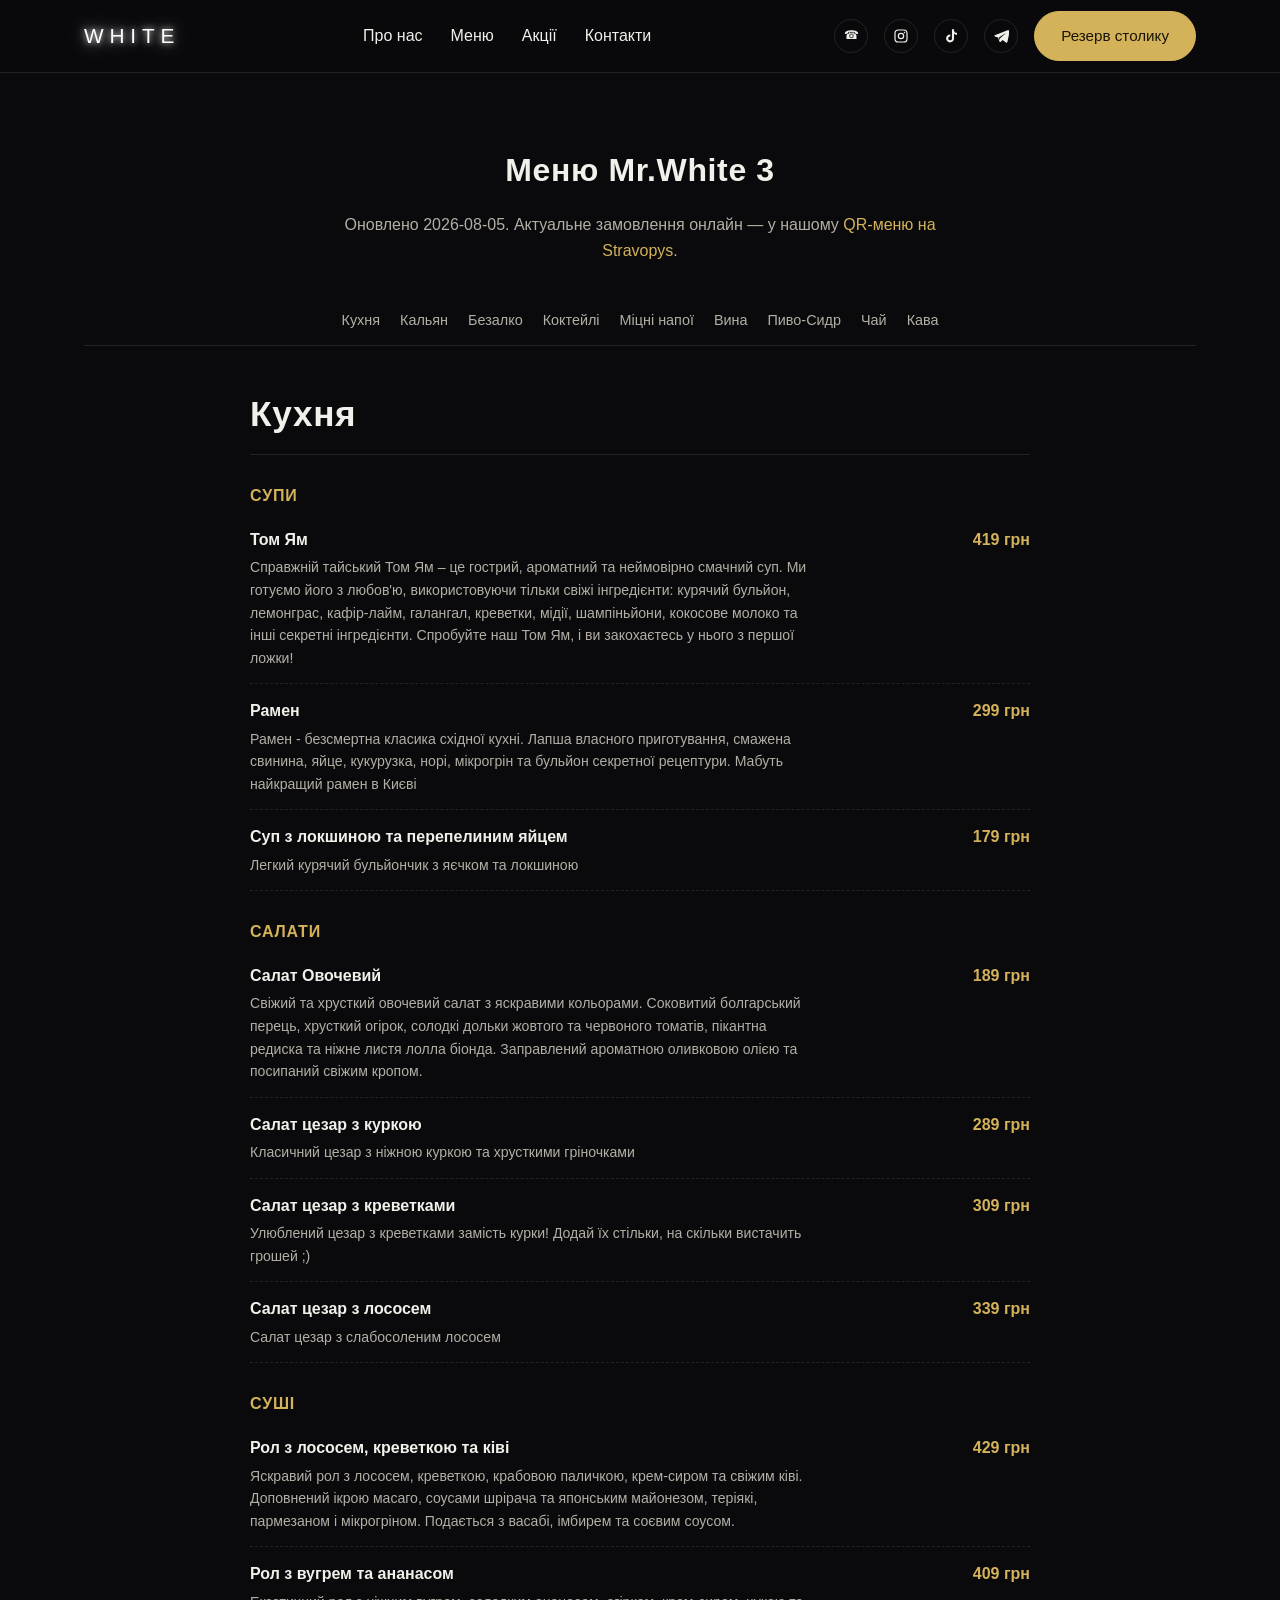
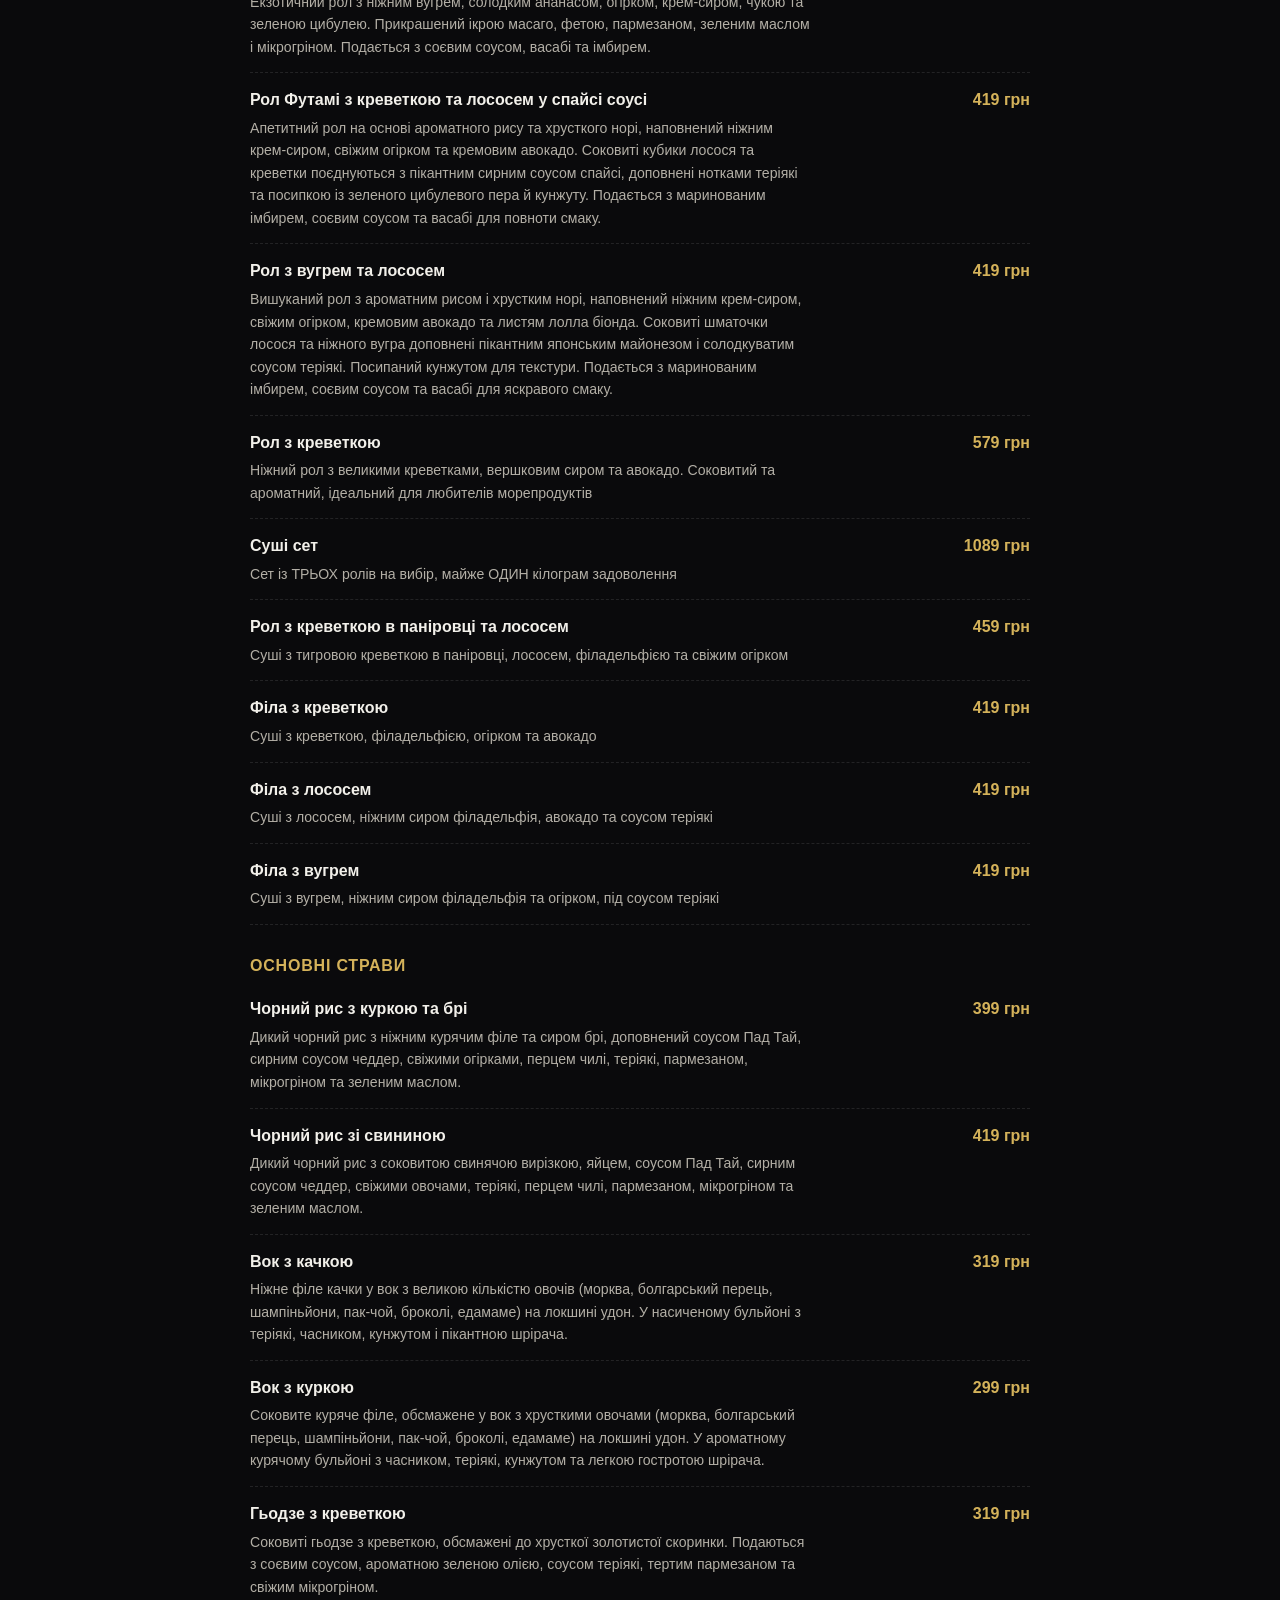
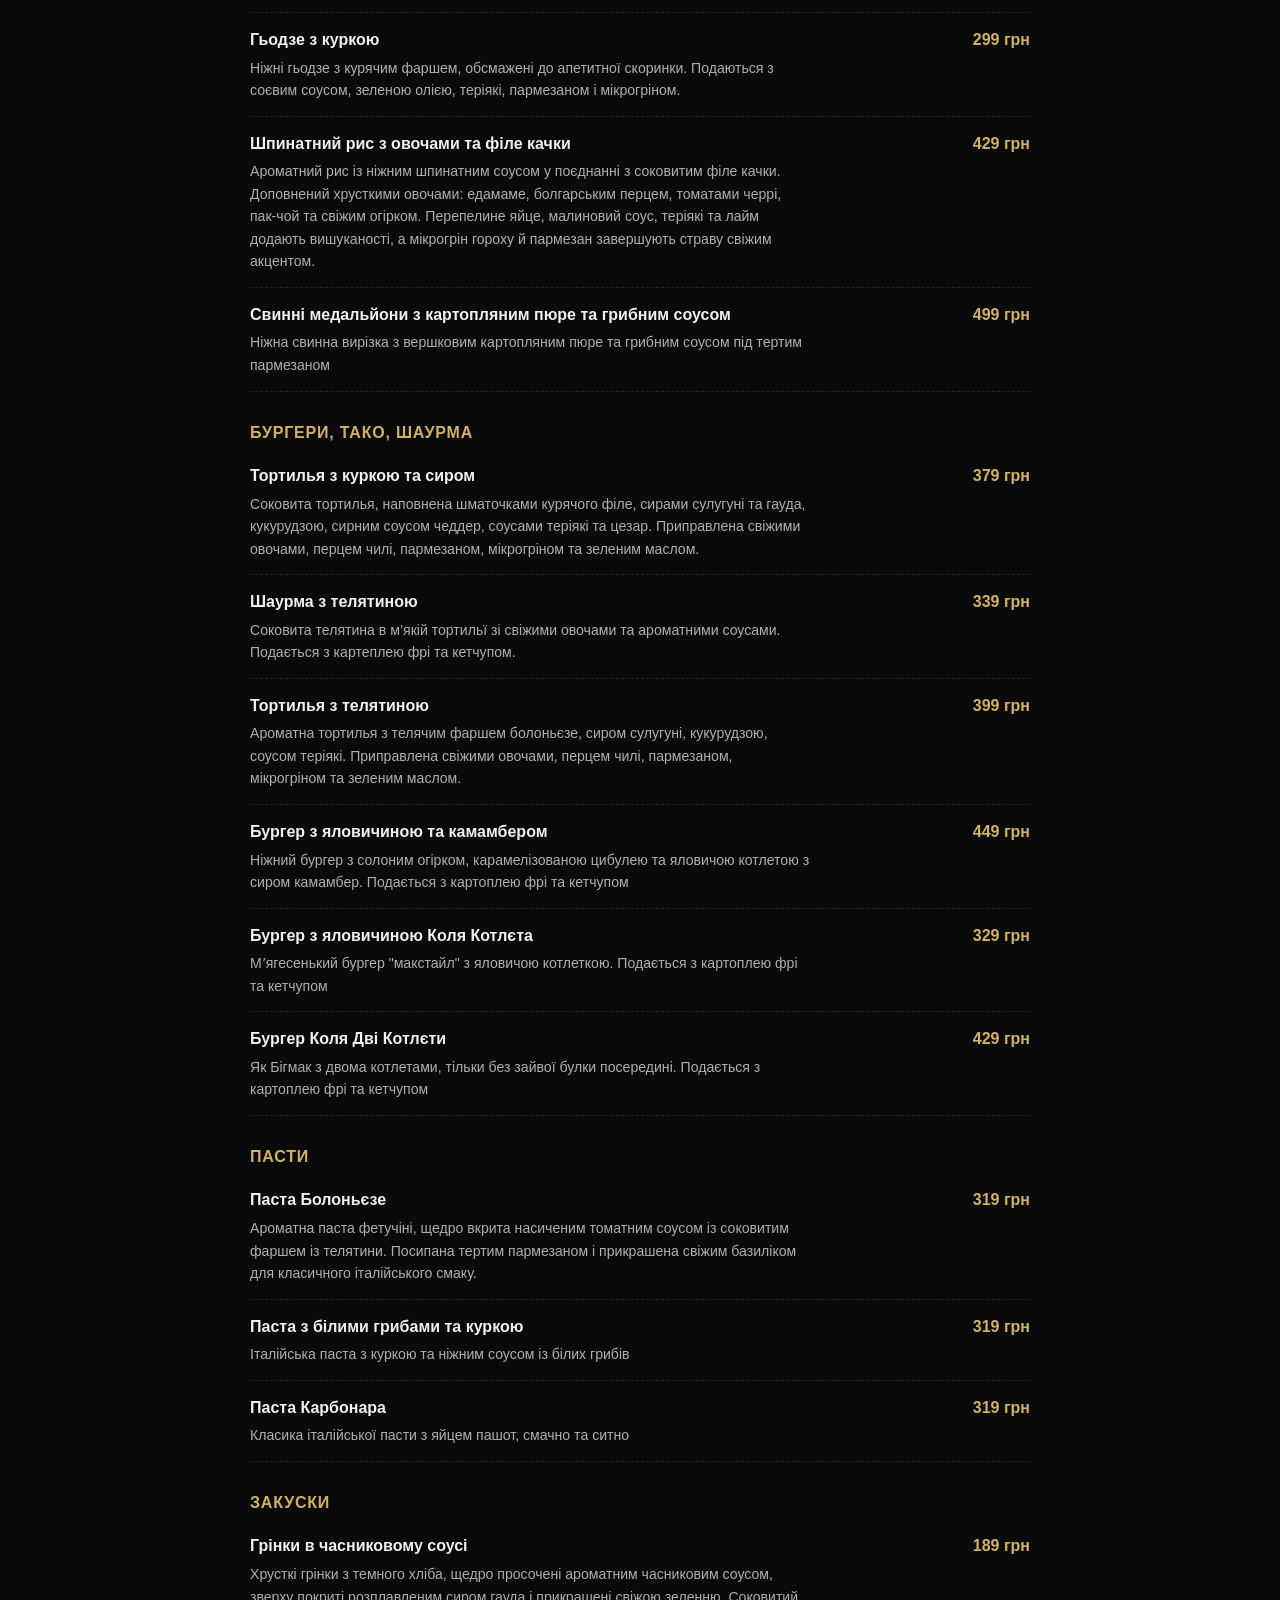
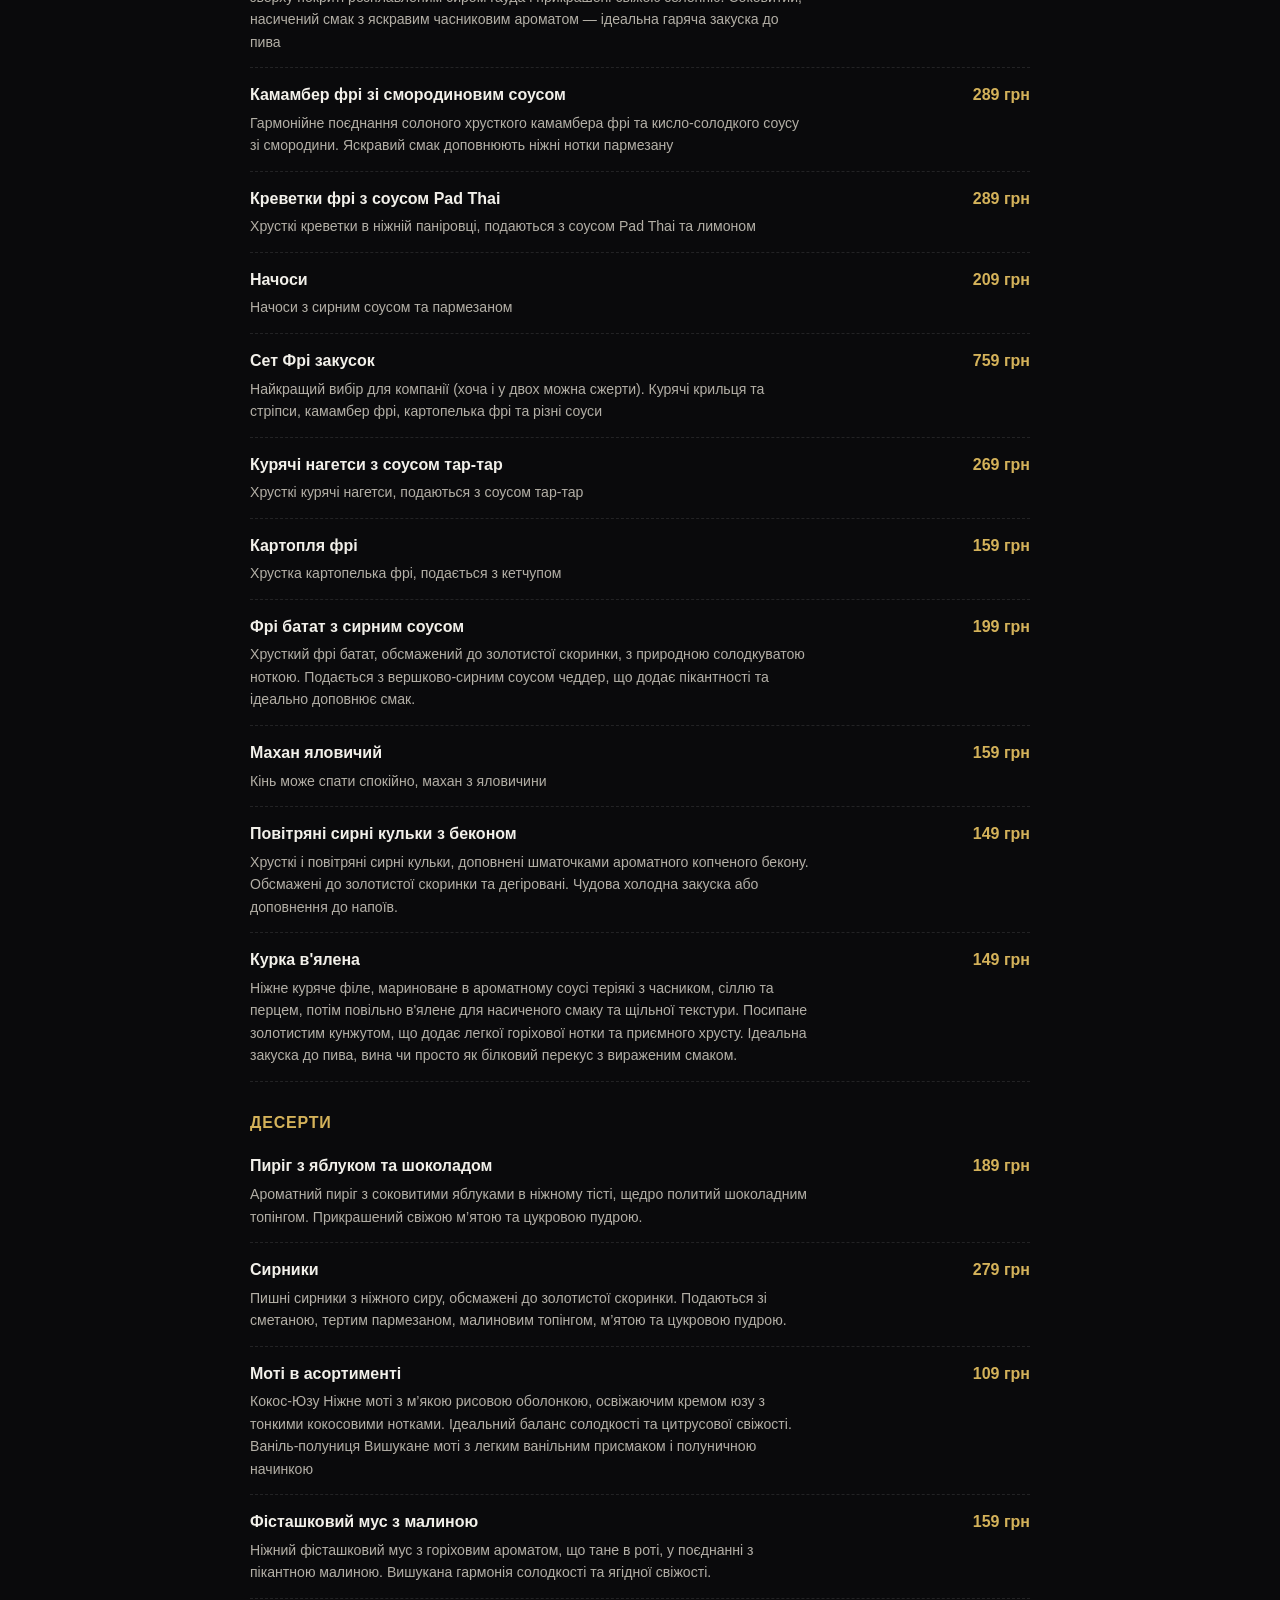
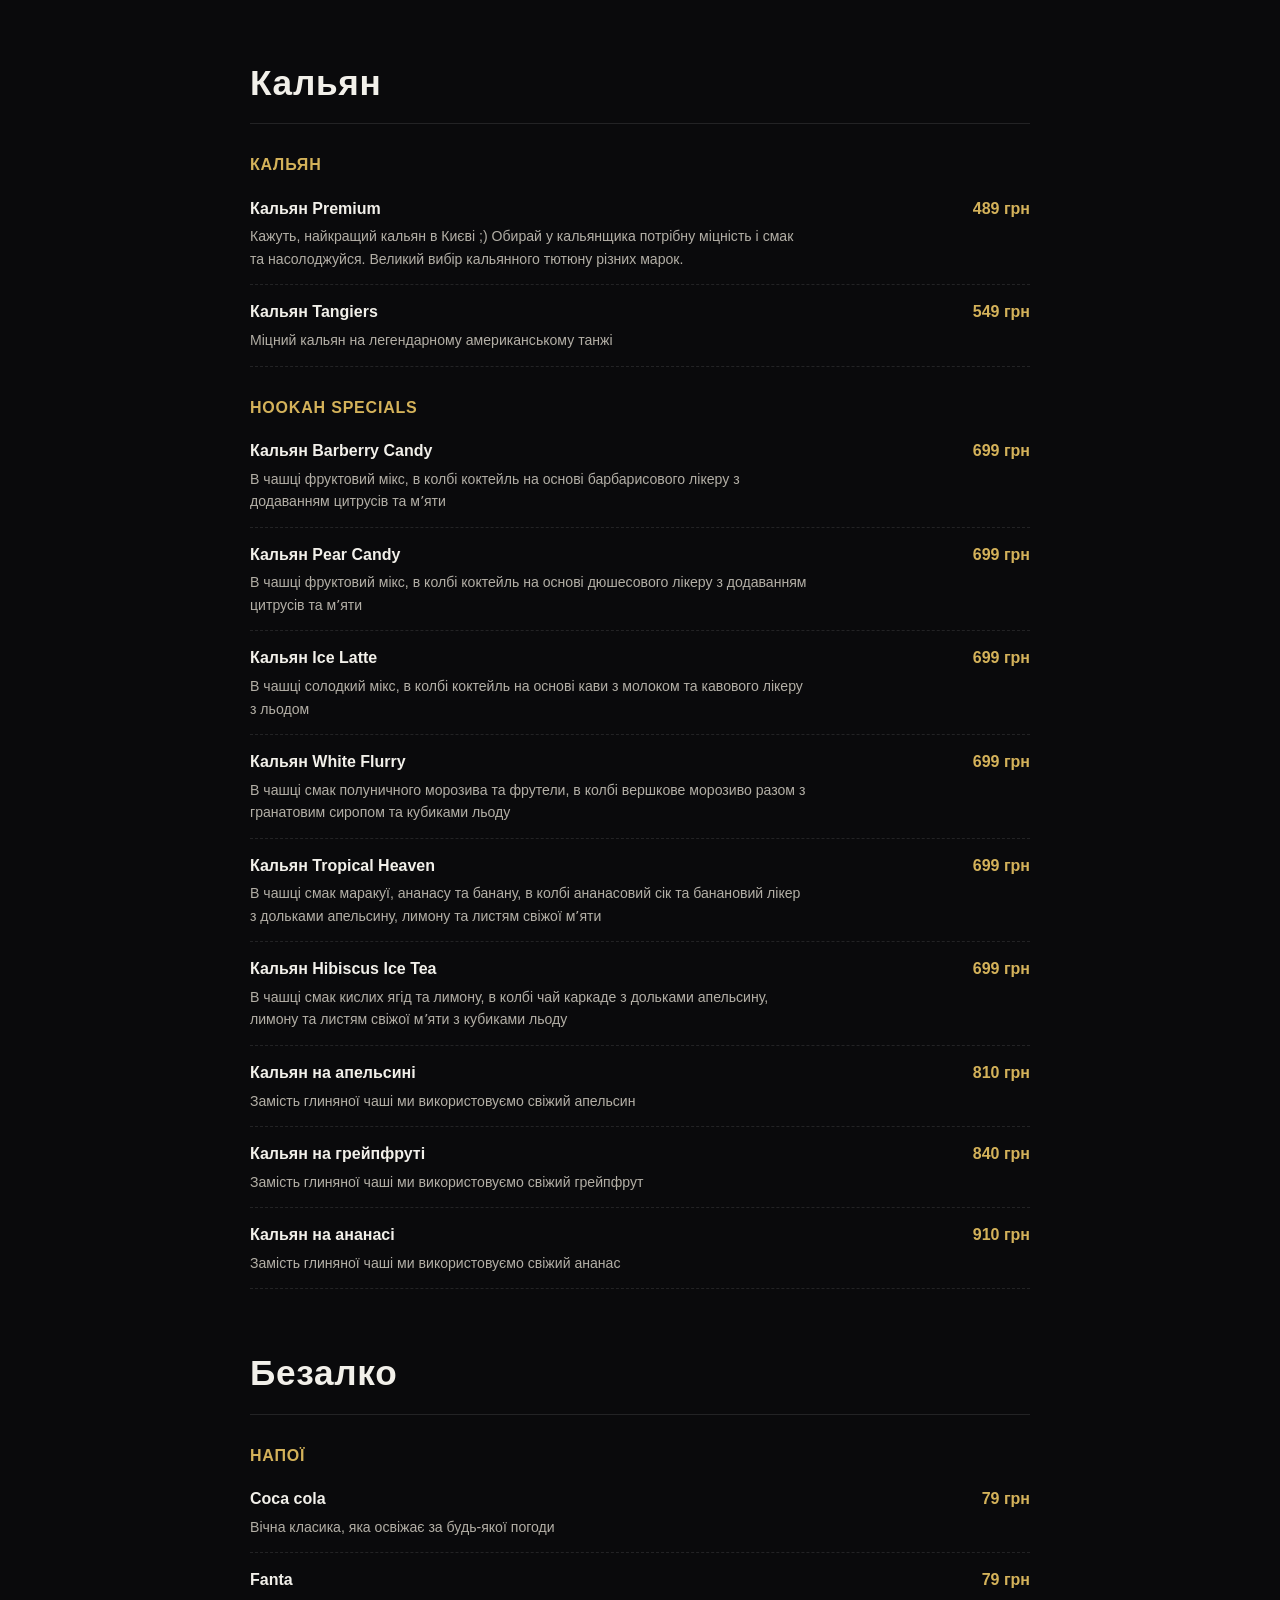
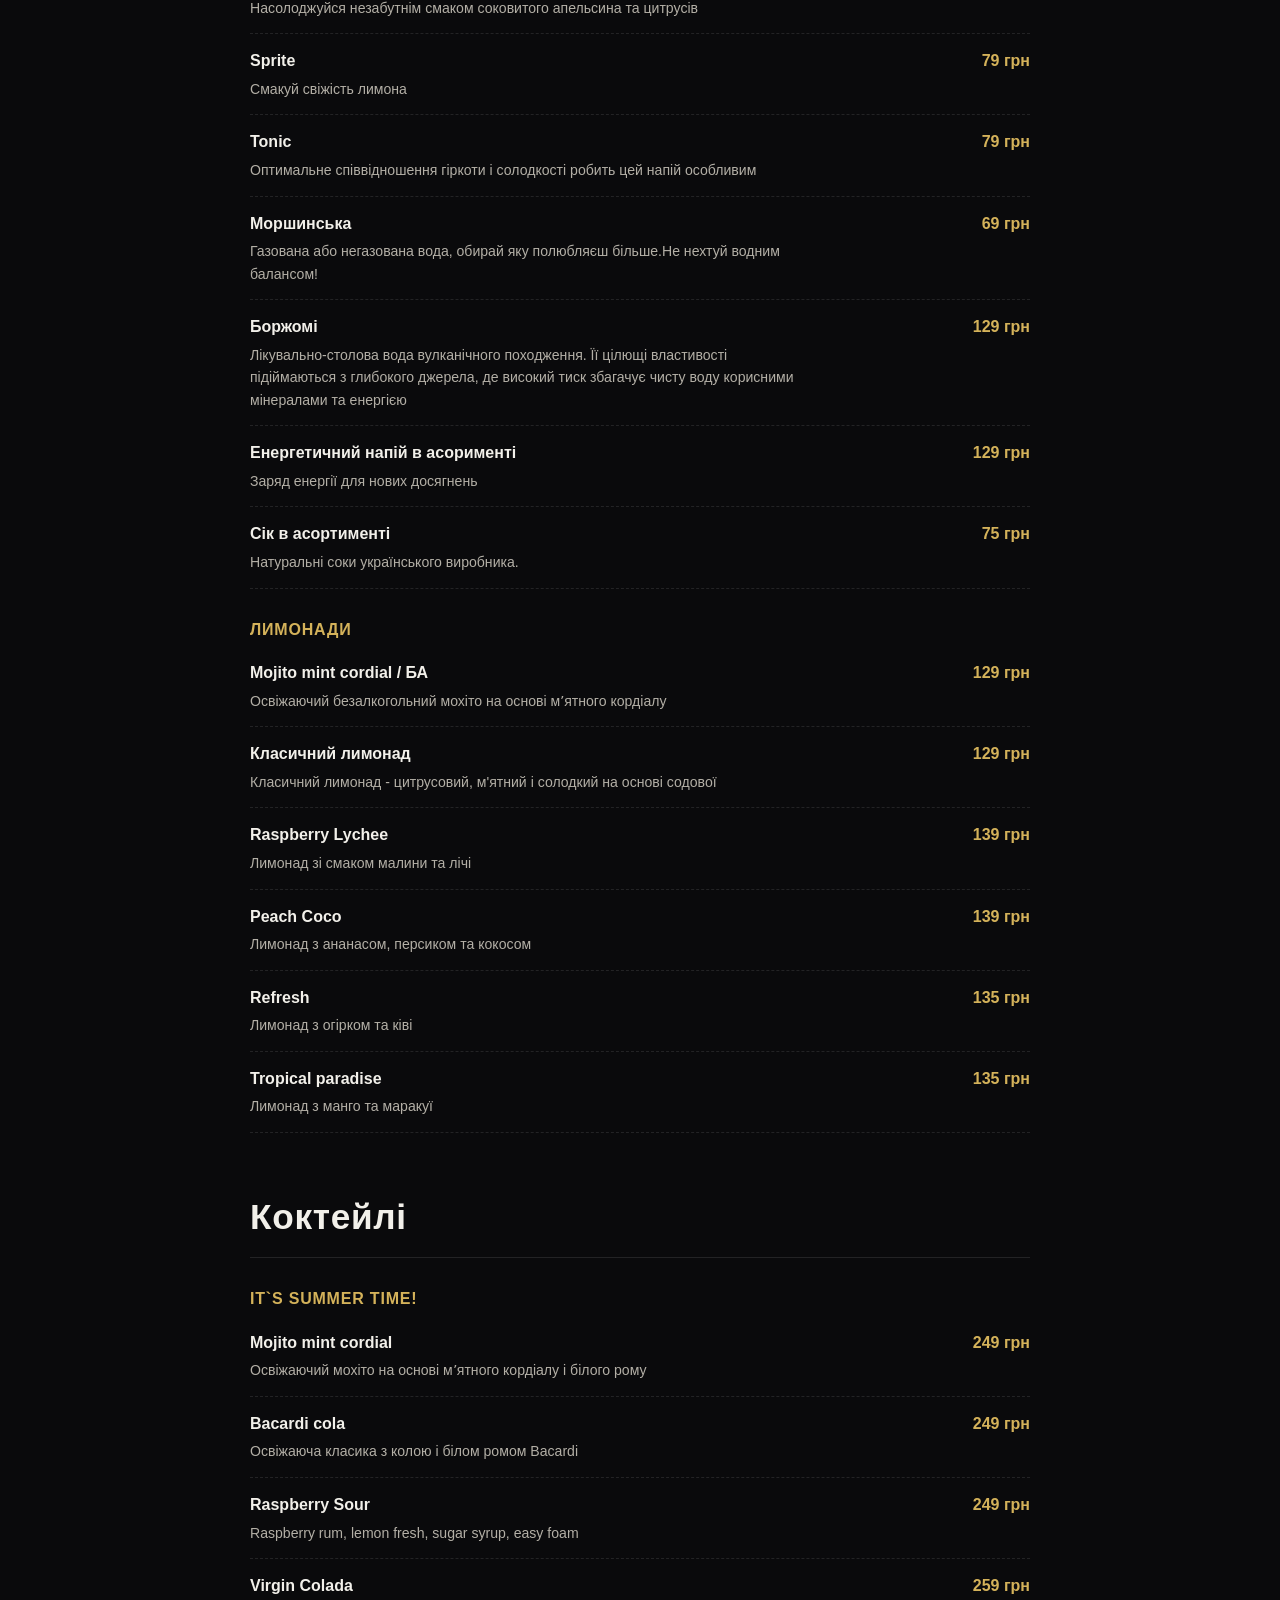
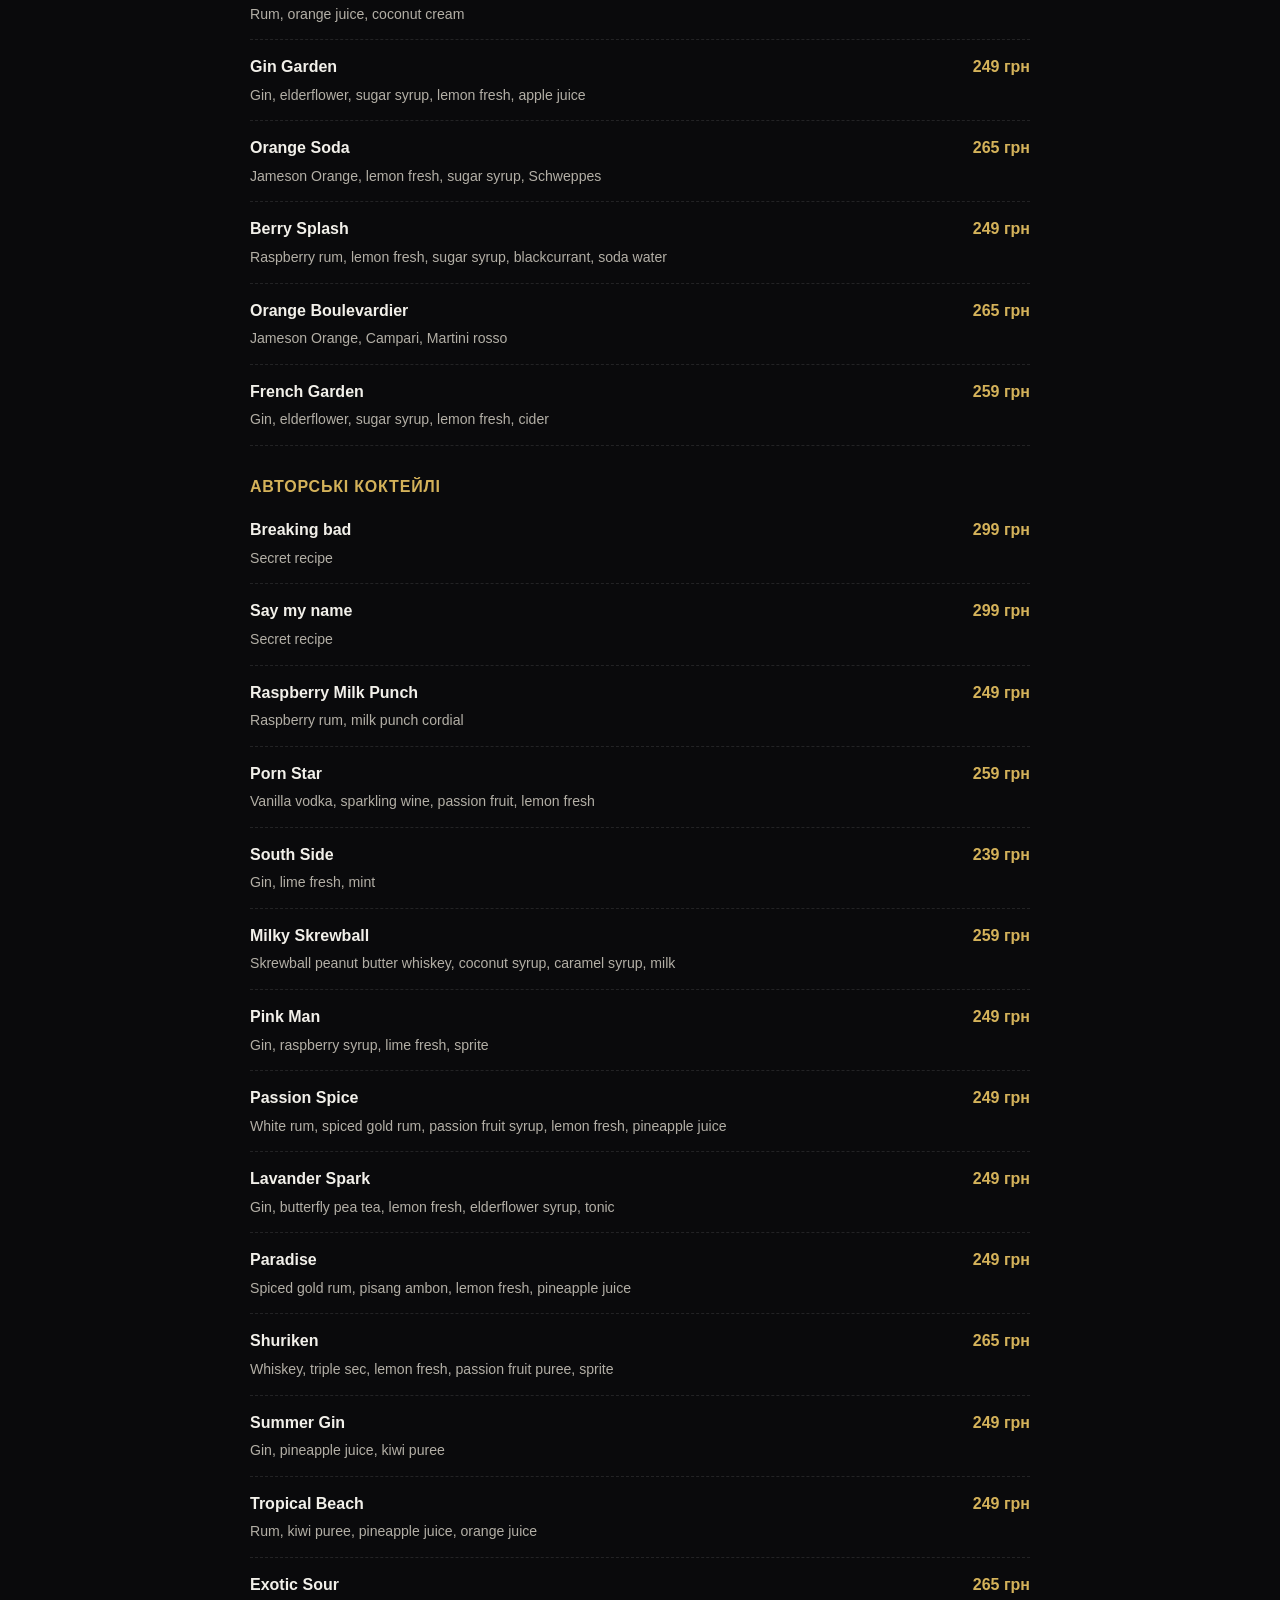
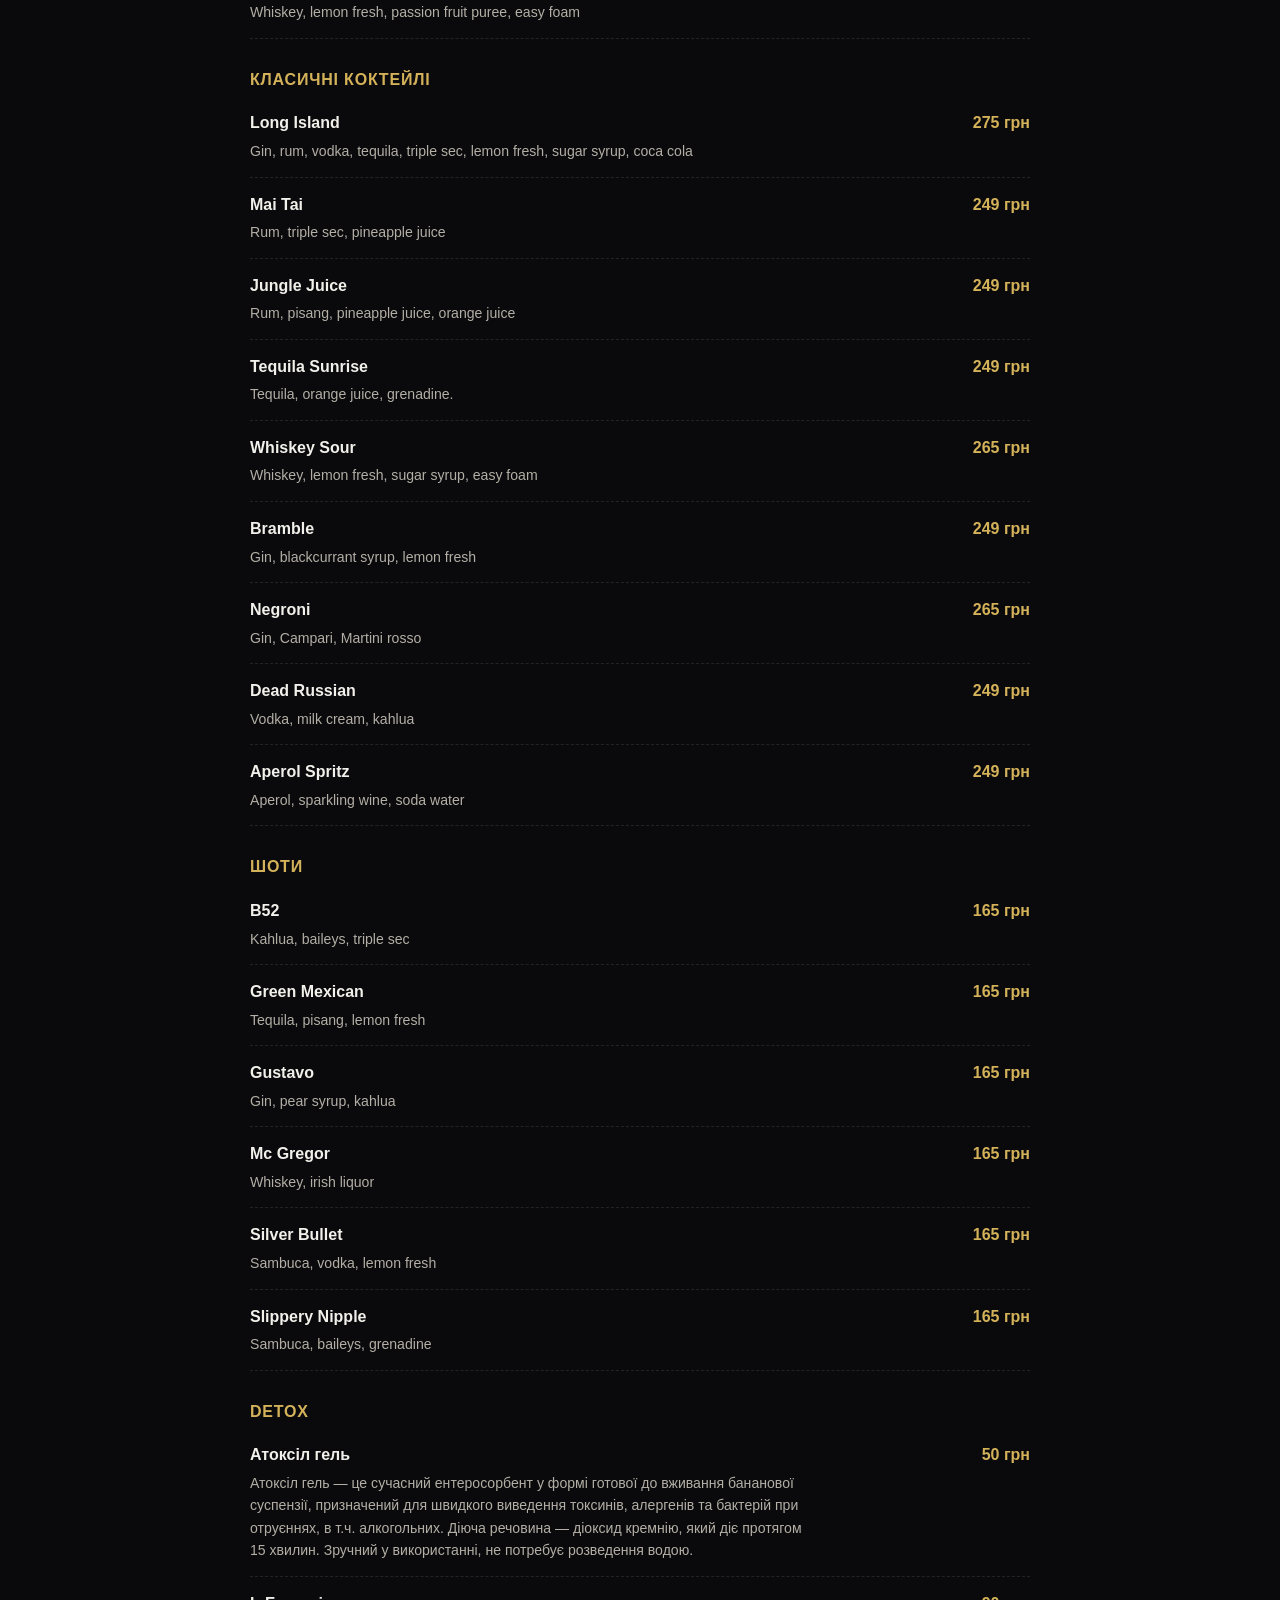
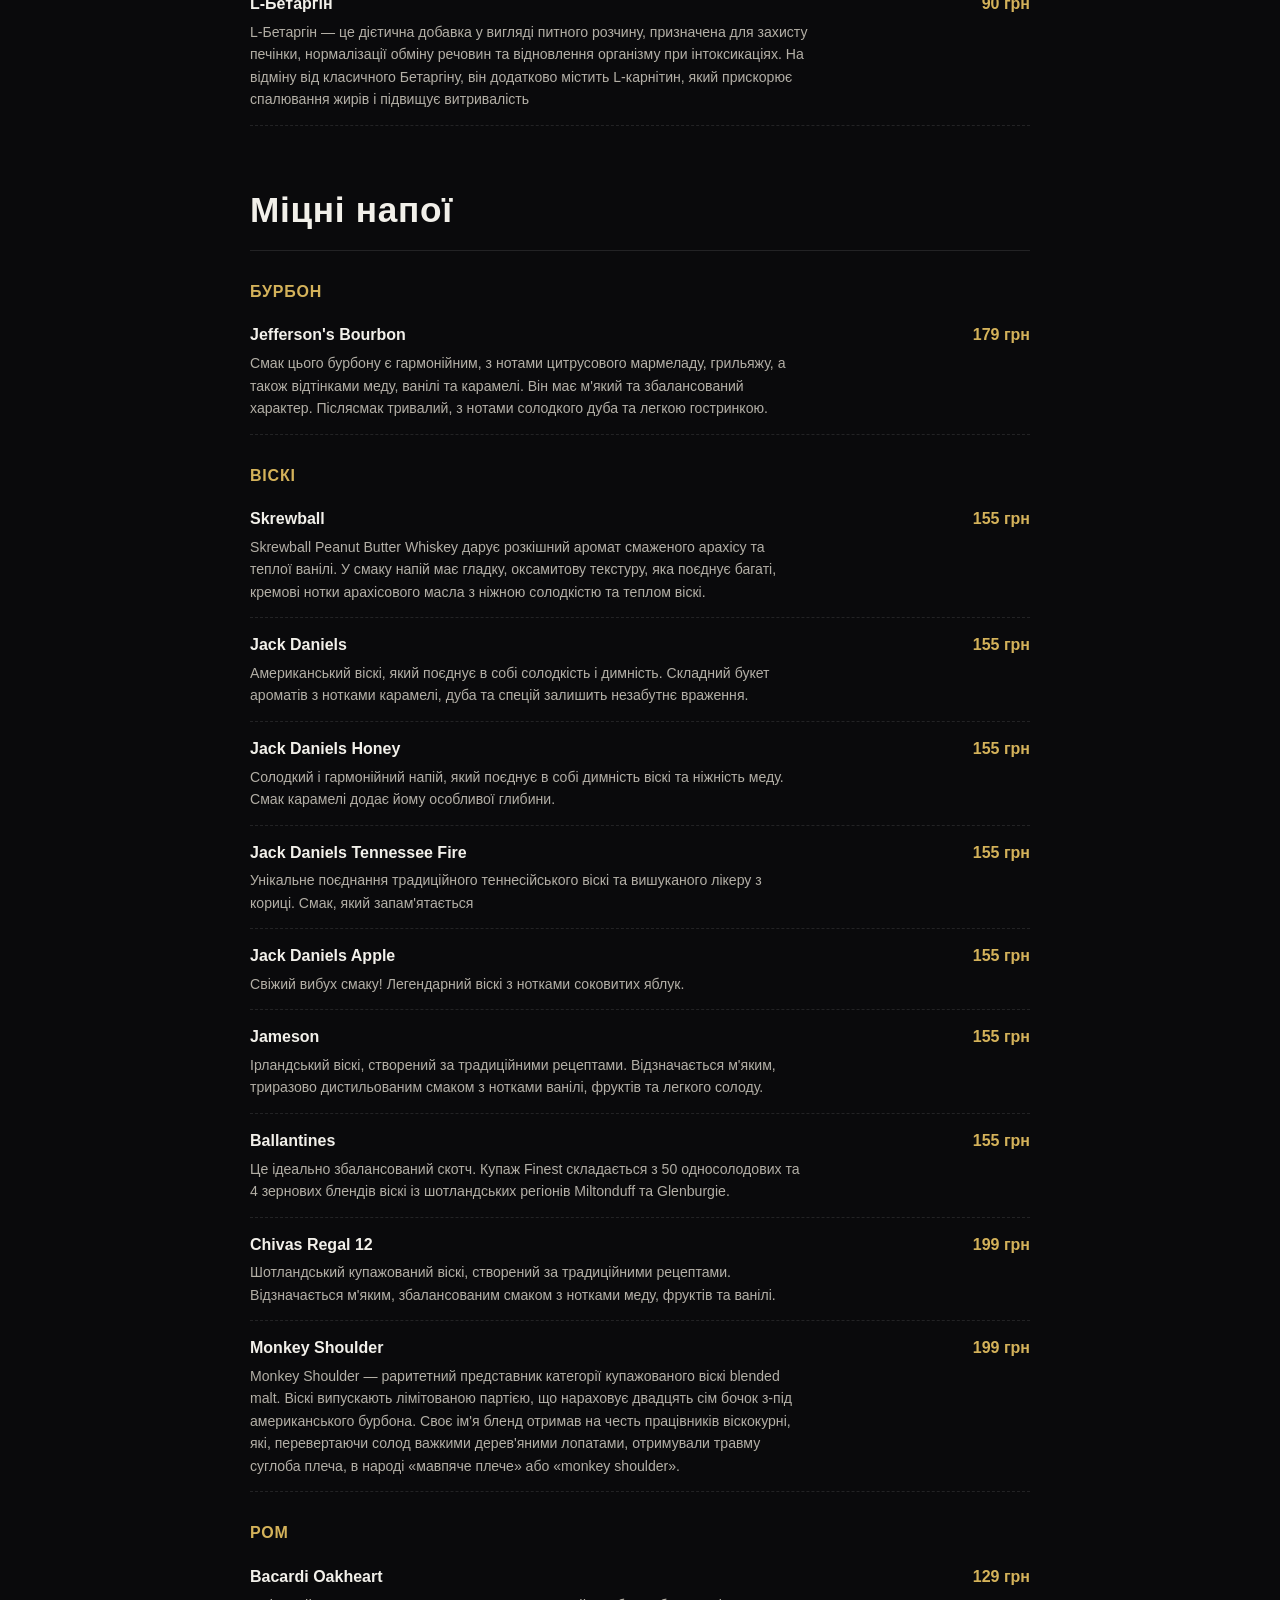
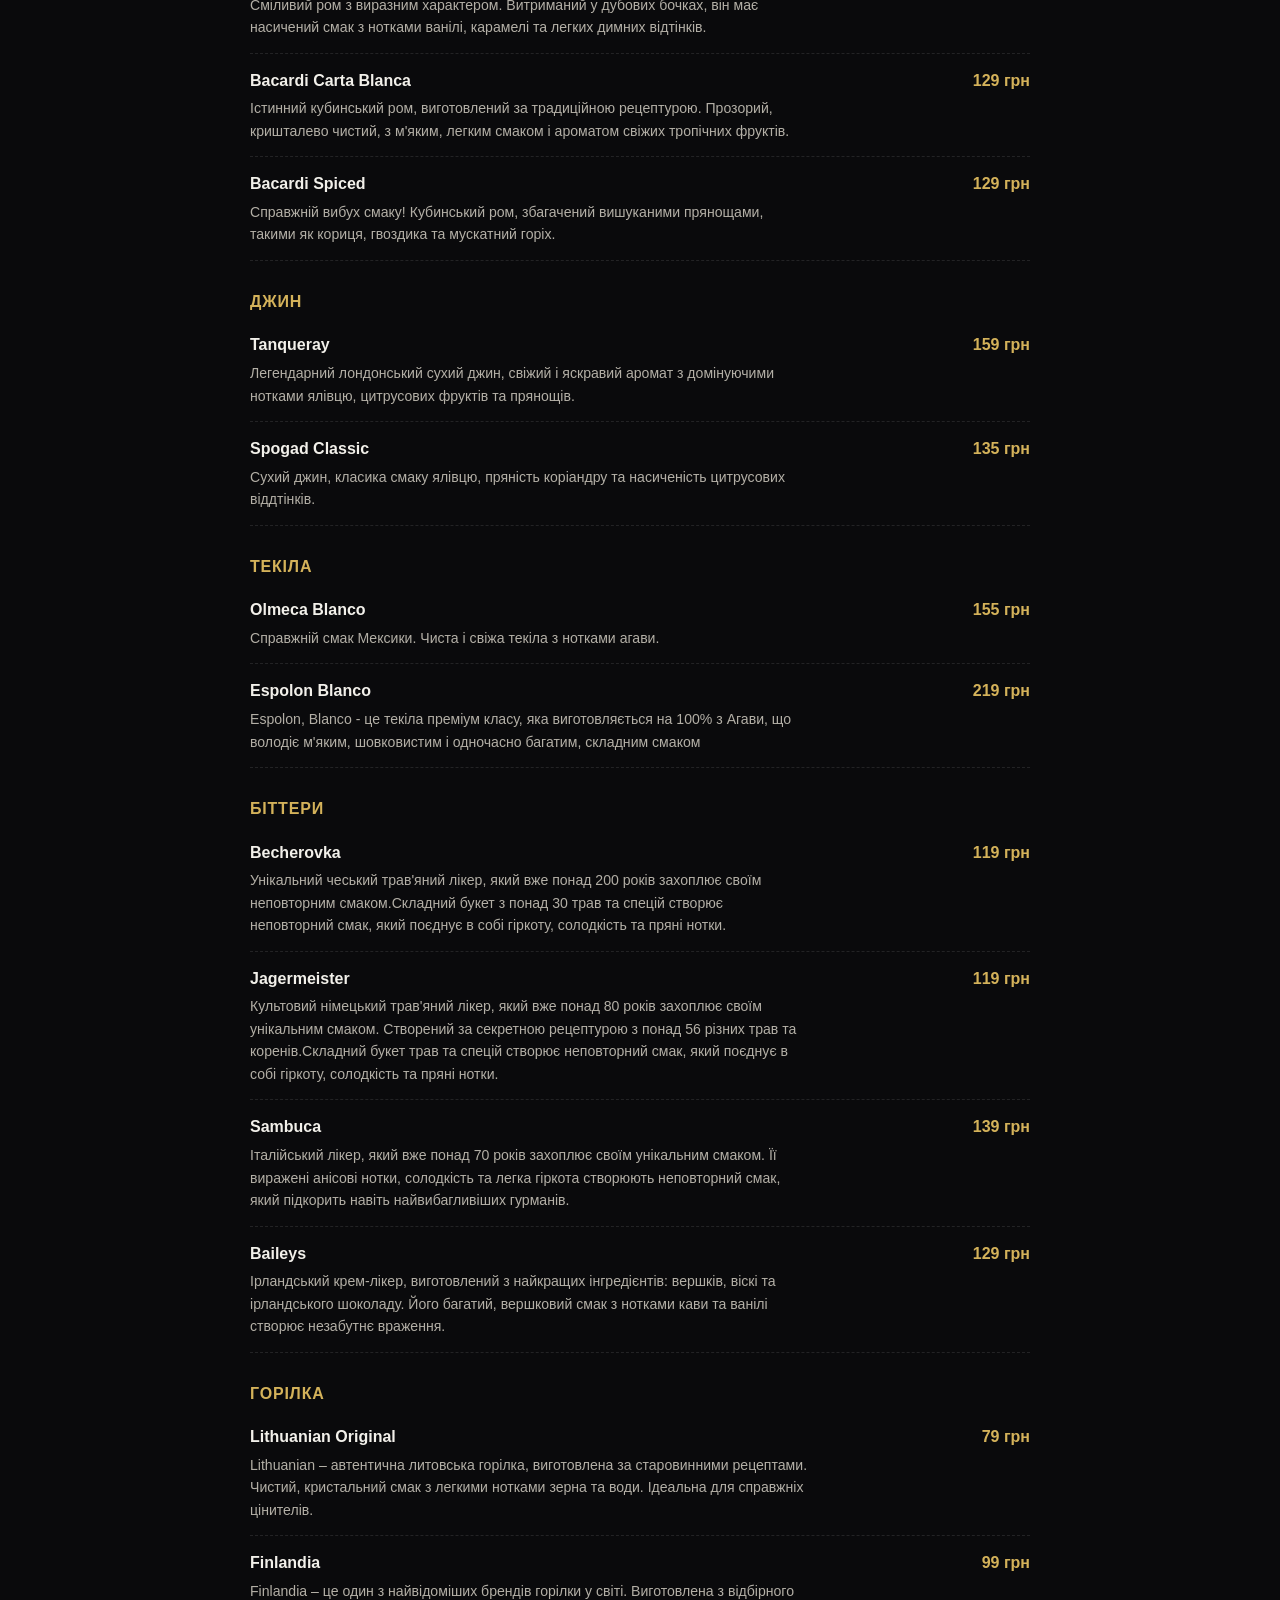
==== commit 46e75e85: "chore: автооновлення меню зі Stravopys" ====
--- a/menu.html
+++ b/menu.html
@@ -4,13 +4,13 @@
 <meta charset="UTF-8">
 <meta name="viewport" content="width=device-width, initial-scale=1">
 <title>Меню — Кальян-бар Mr.White 3 | Київ</title>
-<meta name="description" content="Повне меню кальян-бару Mr.White 3 у Києві: кальяни, коктейлі, кухня, напої та ціни. Оновлено 2026-08-03.">
+<meta name="description" content="Повне меню кальян-бару Mr.White 3 у Києві: кальяни, коктейлі, кухня, напої та ціни. Оновлено 2026-08-05.">
 <link rel="canonical" href="https://mrwhite3.com.ua/menu.html">
 
 <meta property="og:type" content="website">
 <meta property="og:url" content="https://mrwhite3.com.ua/menu.html">
 <meta property="og:title" content="Меню — Кальян-бар Mr.White 3">
-<meta property="og:description" content="Кальяни, коктейлі, кухня та напої в Mr.White 3. Оновлено 2026-08-03.">
+<meta property="og:description" content="Кальяни, коктейлі, кухня та напої в Mr.White 3. Оновлено 2026-08-05.">
 <meta property="og:image" content="https://mrwhite3.com.ua/assets/img/lounge.webp">
 <meta property="og:locale" content="uk_UA">
 
@@ -26,7 +26,7 @@
   gtag('js', new Date());
   gtag('config', 'G-LB3JE0N3KT');
 </script>
-<script type="application/ld+json">{"@context": "https://schema.org", "@type": "Menu", "name": "Меню Mr.White 3", "inLanguage": "uk", "hasMenuSection": [{"@type": "MenuSection", "name": "Кухня", "hasMenuItem": [{"@type": "MenuItem", "name": "Том Ям", "description": "Справжній тайський Том Ям – це гострий, ароматний та неймовірно смачний суп. Ми готуємо його з любов'ю, використовуючи тільки свіжі інгредієнти: курячий бульйон, лемонграс, кафір-лайм, галангал, креветки, мідії, шампіньйони, кокосове молоко та інші секретні інгредієнти. Спробуйте наш Том Ям, і ви закохаєтесь у нього з першої ложки!", "offers": {"@type": "Offer", "price": 419.0, "priceCurrency": "UAH"}}, {"@type": "MenuItem", "name": "Рамен", "description": "Рамен - безсмертна класика східної кухні. Лапша власного приготування, смажена свинина, яйце, кукурузка, норі, мікрогрін та бульйон секретної рецептури. Мабуть найкращий рамен в Києві", "offers": {"@type": "Offer", "price": 299.0, "priceCurrency": "UAH"}}, {"@type": "MenuItem", "name": "Суп з локшиною та перепелиним яйцем", "description": "Легкий курячий бульйончик з яєчком та локшиною", "offers": {"@type": "Offer", "price": 179.0, "priceCurrency": "UAH"}}, {"@type": "MenuItem", "name": "Салат Овочевий", "description": "Свіжий та хрусткий овочевий салат з яскравими кольорами. Соковитий болгарський перець, хрусткий огірок, солодкі дольки жовтого та червоного томатів, пікантна редиска та ніжне листя лолла біонда. Заправлений ароматною оливковою олією та посипаний свіжим кропом.", "offers": {"@type": "Offer", "price": 189.0, "priceCurrency": "UAH"}}, {"@type": "MenuItem", "name": "Салат цезар з куркою", "description": "Класичний цезар з ніжною куркою та хрусткими гріночками", "offers": {"@type": "Offer", "price": 289.0, "priceCurrency": "UAH"}}, {"@type": "MenuItem", "name": "Салат цезар з креветками", "description": "Улюблений цезар з креветками замість курки! Додай їх стільки, на скільки вистачить грошей ;)", "offers": {"@type": "Offer", "price": 309.0, "priceCurrency": "UAH"}}, {"@type": "MenuItem", "name": "Салат цезар з лососем", "description": "Салат цезар з слабосоленим лососем", "offers": {"@type": "Offer", "price": 339.0, "priceCurrency": "UAH"}}, {"@type": "MenuItem", "name": "Рол з лососем, креветкою та ківі", "description": "Яскравий рол з лососем, креветкою, крабовою паличкою, крем-сиром та свіжим ківі. Доповнений ікрою масаго, соусами шрірача та японським майонезом, теріякі, пармезаном і мікрогріном. Подається з васабі, імбирем та соєвим соусом.", "offers": {"@type": "Offer", "price": 429.0, "priceCurrency": "UAH"}}, {"@type": "MenuItem", "name": "Рол з вугрем та ананасом", "description": "Екзотичний рол з ніжним вугрем, солодким ананасом, огірком, крем-сиром, чукою та зеленою цибулею. Прикрашений ікрою масаго, фетою, пармезаном, зеленим маслом і мікрогріном. Подається з соєвим соусом, васабі та імбирем.", "offers": {"@type": "Offer", "price": 409.0, "priceCurrency": "UAH"}}, {"@type": "MenuItem", "name": "Рол Футамі з креветкою та лососем у спайсі соусі", "description": "Апетитний рол на основі ароматного рису та хрусткого норі, наповнений ніжним крем-сиром, свіжим огірком та кремовим авокадо. Соковиті кубики лосося та креветки поєднуються з пікантним сирним соусом спайсі, доповнені нотками теріякі та посипкою із зеленого цибулевого пера й кунжуту. Подається з маринованим імбирем, соєвим соусом та васабі для повноти смаку.", "offers": {"@type": "Offer", "price": 419.0, "priceCurrency": "UAH"}}, {"@type": "MenuItem", "name": "Рол з вугрем та лососем", "description": "Вишуканий рол з ароматним рисом і хрустким норі, наповнений ніжним крем-сиром, свіжим огірком, кремовим авокадо та листям лолла біонда. Соковиті шматочки лосося та ніжного вугра доповнені пікантним японським майонезом і солодкуватим соусом теріякі. Посипаний кунжутом для текстури. Подається з маринованим імбирем, соєвим соусом та васабі для яскравого смаку.", "offers": {"@type": "Offer", "price": 419.0, "priceCurrency": "UAH"}}, {"@type": "MenuItem", "name": "Рол з креветкою", "description": "Ніжний рол з великими креветками, вершковим сиром та авокадо. Соковитий та ароматний, ідеальний для любителів морепродуктів", "offers": {"@type": "Offer", "price": 579.0, "priceCurrency": "UAH"}}, {"@type": "MenuItem", "name": "Суші сет", "description": "Сет із ТРЬОХ ролів на вибір, майже ОДИН кілограм задоволення", "offers": {"@type": "Offer", "price": 1089.0, "priceCurrency": "UAH"}}, {"@type": "MenuItem", "name": "Рол з креветкою в паніровці та лососем", "description": "Суші з тигровою креветкою в паніровці, лососем, філадельфією та свіжим огірком", "offers": {"@type": "Offer", "price": 459.0, "priceCurrency": "UAH"}}, {"@type": "MenuItem", "name": "Філа з креветкою", "description": "Суші з креветкою, філадельфією, огірком та авокадо", "offers": {"@type": "Offer", "price": 419.0, "priceCurrency": "UAH"}}, {"@type": "MenuItem", "name": "Філа з лососем", "description": "Суші з лососем, ніжним сиром філадельфія, авокадо та соусом теріякі", "offers": {"@type": "Offer", "price": 419.0, "priceCurrency": "UAH"}}, {"@type": "MenuItem", "name": "Філа з вугрем", "description": "Суші з вугрем, ніжним сиром філадельфія та огірком, під соусом теріякі", "offers": {"@type": "Offer", "price": 419.0, "priceCurrency": "UAH"}}, {"@type": "MenuItem", "name": "Чорний рис з куркою та брі", "description": "Дикий чорний рис з ніжним курячим філе та сиром брі, доповнений соусом Пад Тай, сирним соусом чеддер, свіжими огірками, перцем чилі, теріякі, пармезаном, мікрогріном та зеленим маслом.", "offers": {"@type": "Offer", "price": 399.0, "priceCurrency": "UAH"}}, {"@type": "MenuItem", "name": "Чорний рис зі свининою", "description": "Дикий чорний рис з соковитою свинячою вирізкою, яйцем, соусом Пад Тай, сирним соусом чеддер, свіжими овочами, теріякі, перцем чилі, пармезаном, мікрогріном та зеленим маслом.", "offers": {"@type": "Offer", "price": 419.0, "priceCurrency": "UAH"}}, {"@type": "MenuItem", "name": "Вок з качкою", "description": "Ніжне філе качки у вок з великою кількістю овочів (морква, болгарський перець, шампіньйони, пак-чой, броколі, едамаме) на локшині удон. У насиченому бульйоні з теріякі, часником, кунжутом і пікантною шрірача.", "offers": {"@type": "Offer", "price": 319.0, "priceCurrency": "UAH"}}, {"@type": "MenuItem", "name": "Вок з куркою", "description": "Соковите куряче філе, обсмажене у вок з хрусткими овочами (морква, болгарський перець, шампіньйони, пак-чой, броколі, едамаме) на локшині удон. У ароматному курячому бульйоні з часником, теріякі, кунжутом та легкою гостротою шрірача.", "offers": {"@type": "Offer", "price": 299.0, "priceCurrency": "UAH"}}, {"@type": "MenuItem", "name": "Гьодзе з креветкою", "description": "Соковиті гьодзе з креветкою, обсмажені до хрусткої золотистої скоринки. Подаються з соєвим соусом, ароматною зеленою олією, соусом теріякі, тертим пармезаном та свіжим мікрогріном.", "offers": {"@type": "Offer", "price": 319.0, "priceCurrency": "UAH"}}, {"@type": "MenuItem", "name": "Гьодзе з куркою", "description": "Ніжні гьодзе з курячим фаршем, обсмажені до апетитної скоринки. Подаються з соєвим соусом, зеленою олією, теріякі, пармезаном і мікрогріном.", "offers": {"@type": "Offer", "price": 299.0, "priceCurrency": "UAH"}}, {"@type": "MenuItem", "name": "Шпинатний рис з овочами та філе качки", "description": "Ароматний рис із ніжним шпинатним соусом у поєднанні з соковитим філе качки. Доповнений хрусткими овочами: едамаме, болгарським перцем, томатами черрі, пак-чой та свіжим огірком. Перепелине яйце, малиновий соус, теріякі та лайм додають вишуканості, а мікрогрін гороху й пармезан завершують страву свіжим акцентом.", "offers": {"@type": "Offer", "price": 429.0, "priceCurrency": "UAH"}}, {"@type": "MenuItem", "name": "Свинні медальйони з картопляним пюре та грибним соусом", "description": "Ніжна свинна вирізка з вершковим картопляним пюре та грибним соусом під тертим пармезаном", "offers": {"@type": "Offer", "price": 499.0, "priceCurrency": "UAH"}}, {"@type": "MenuItem", "name": "Тортилья з куркою та сиром", "description": "Соковита тортилья, наповнена шматочками курячого філе, сирами сулугуні та гауда, кукурудзою, сирним соусом чеддер, соусами теріякі та цезар. Приправлена свіжими овочами, перцем чилі, пармезаном, мікрогріном та зеленим маслом.", "offers": {"@type": "Offer", "price": 379.0, "priceCurrency": "UAH"}}, {"@type": "MenuItem", "name": "Шаурма з телятиною", "description": "Соковита телятина в м’якій тортильї зі свіжими овочами та ароматними соусами. Подається з картеплею фрі та кетчупом.", "offers": {"@type": "Offer", "price": 339.0, "priceCurrency": "UAH"}}, {"@type": "MenuItem", "name": "Тортилья з телятиною", "description": "Ароматна тортилья з телячим фаршем болоньєзе, сиром сулугуні, кукурудзою, соусом теріякі. Приправлена свіжими овочами, перцем чилі, пармезаном, мікрогріном та зеленим маслом.", "offers": {"@type": "Offer", "price": 399.0, "priceCurrency": "UAH"}}, {"@type": "MenuItem", "name": "Бургер з яловичиною та камамбером", "description": "Ніжний бургер з солоним огірком, карамелізованою цибулею та яловичою котлетою з сиром камамбер. Подається з картоплею фрі та кетчупом", "offers": {"@type": "Offer", "price": 449.0, "priceCurrency": "UAH"}}, {"@type": "MenuItem", "name": "Бургер з яловичиною Коля Котлєта", "description": "Мʼягесенький бургер \"макстайл\" з яловичою котлеткою. Подається з картоплею фрі та кетчупом", "offers": {"@type": "Offer", "price": 329.0, "priceCurrency": "UAH"}}, {"@type": "MenuItem", "name": "Бургер Коля Дві Котлєти", "description": "Як Бігмак з двома котлетами, тільки без зайвої булки посередині. Подається з картоплею фрі та кетчупом", "offers": {"@type": "Offer", "price": 429.0, "priceCurrency": "UAH"}}, {"@type": "MenuItem", "name": "Паста Болоньєзе", "description": "Ароматна паста фетучіні, щедро вкрита насиченим томатним соусом із соковитим фаршем із телятини. Посипана тертим пармезаном і прикрашена свіжим базиліком для класичного італійського смаку.", "offers": {"@type": "Offer", "price": 319.0, "priceCurrency": "UAH"}}, {"@type": "MenuItem", "name": "Паста з білими грибами та куркою", "description": "Італійська паста з куркою та ніжним соусом із білих грибів", "offers": {"@type": "Offer", "price": 319.0, "priceCurrency": "UAH"}}, {"@type": "MenuItem", "name": "Паста Карбонара", "description": "Класика італійської пасти з яйцем пашот, смачно та ситно", "offers": {"@type": "Offer", "price": 319.0, "priceCurrency": "UAH"}}, {"@type": "MenuItem", "name": "Грінки в часниковому соусі", "description": "Хрусткі грінки з темного хліба, щедро просочені ароматним часниковим соусом, зверху покриті розплавленим сиром гауда і прикрашені свіжою зеленню. Соковитий, насичений смак з яскравим часниковим ароматом — ідеальна гаряча закуска до пива", "offers": {"@type": "Offer", "price": 189.0, "priceCurrency": "UAH"}}, {"@type": "MenuItem", "name": "Камамбер фрі зі смородиновим соусом", "description": "Гармонійне поєднання солоного хрусткого камамбера фрі та кисло-солодкого соусу зі смородини. Яскравий смак доповнюють ніжні нотки пармезану", "offers": {"@type": "Offer", "price": 289.0, "priceCurrency": "UAH"}}, {"@type": "MenuItem", "name": "Креветки фрі з соусом Pad Thai", "description": "Хрусткі креветки в ніжній паніровці, подаються з соусом Pad Thai та лимоном", "offers": {"@type": "Offer", "price": 289.0, "priceCurrency": "UAH"}}, {"@type": "MenuItem", "name": "Начоси", "description": "Начоси з сирним соусом та пармезаном", "offers": {"@type": "Offer", "price": 209.0, "priceCurrency": "UAH"}}, {"@type": "MenuItem", "name": "Сет Фрі закусок", "description": "Найкращий вибір для компанії (хоча і у двох можна сжерти). Курячі крильця та стріпси, камамбер фрі, картопелька фрі та різні соуси", "offers": {"@type": "Offer", "price": 759.0, "priceCurrency": "UAH"}}, {"@type": "MenuItem", "name": "Курячі нагетси з соусом тар-тар", "description": "Хрусткі курячі нагетси, подаються з соусом тар-тар", "offers": {"@type": "Offer", "price": 269.0, "priceCurrency": "UAH"}}, {"@type": "MenuItem", "name": "Картопля фрі", "description": "Хрустка картопелька фрі, подається з кетчупом", "offers": {"@type": "Offer", "price": 159.0, "priceCurrency": "UAH"}}, {"@type": "MenuItem", "name": "Фрі батат з сирним соусом", "description": "Хрусткий фрі батат, обсмажений до золотистої скоринки, з природною солодкуватою ноткою. Подається з вершково-сирним соусом чеддер, що додає пікантності та ідеально доповнює смак.", "offers": {"@type": "Offer", "price": 199.0, "priceCurrency": "UAH"}}, {"@type": "MenuItem", "name": "Махан яловичий", "description": "Кінь може спати спокійно, махан з яловичини", "offers": {"@type": "Offer", "price": 159.0, "priceCurrency": "UAH"}}, {"@type": "MenuItem", "name": "Повітряні сирні кульки з беконом", "description": "Хрусткі і повітряні сирні кульки, доповнені шматочками ароматного копченого бекону. Обсмажені до золотистої скоринки та дегіровані. Чудова холодна закуска або доповнення до напоїв.", "offers": {"@type": "Offer", "price": 149.0, "priceCurrency": "UAH"}}, {"@type": "MenuItem", "name": "Курка в'ялена", "description": "Ніжне куряче філе, мариноване в ароматному соусі теріякі з часником, сіллю та перцем, потім повільно в'ялене для насиченого смаку та щільної текстури. Посипане золотистим кунжутом, що додає легкої горіхової нотки та приємного хрусту. Ідеальна закуска до пива, вина чи просто як білковий перекус з вираженим смаком.", "offers": {"@type": "Offer", "price": 149.0, "priceCurrency": "UAH"}}, {"@type": "MenuItem", "name": "Пиріг з яблуком та шоколадом", "description": "Ароматний пиріг з соковитими яблуками в ніжному тісті, щедро политий шоколадним топінгом. Прикрашений свіжою м’ятою та цукровою пудрою.", "offers": {"@type": "Offer", "price": 189.0, "priceCurrency": "UAH"}}, {"@type": "MenuItem", "name": "Сирники", "description": "Пишні сирники з ніжного сиру, обсмажені до золотистої скоринки. Подаються зі сметаною, тертим пармезаном, малиновим топінгом, м’ятою та цукровою пудрою.", "offers": {"@type": "Offer", "price": 279.0, "priceCurrency": "UAH"}}, {"@type": "MenuItem", "name": "Моті в асортименті", "description": "Кокос-Юзу Ніжне моті з м’якою рисовою оболонкою, освіжаючим кремом юзу з тонкими кокосовими нотками. Ідеальний баланс солодкості та цитрусової свіжості. Ваніль-полуниця Вишукане моті з легким ванільним присмаком і полуничною начинкою", "offers": {"@type": "Offer", "price": 109.0, "priceCurrency": "UAH"}}, {"@type": "MenuItem", "name": "Фісташковий мус з малиною", "description": "Ніжний фісташковий мус з горіховим ароматом, що тане в роті, у поєднанні з пікантною малиною. Вишукана гармонія солодкості та ягідної свіжості.", "offers": {"@type": "Offer", "price": 159.0, "priceCurrency": "UAH"}}]}, {"@type": "MenuSection", "name": "Кальян", "hasMenuItem": [{"@type": "MenuItem", "name": "Кальян Premium", "description": "Кажуть, найкращий кальян в Києві ;) Обирай у кальянщика потрібну міцність і смак та насолоджуйся. Великий вибір кальянного тютюну різних марок.", "offers": {"@type": "Offer", "price": 489.0, "priceCurrency": "UAH"}}, {"@type": "MenuItem", "name": "Кальян Tangiers", "description": "Міцний кальян на легендарному американському танжі", "offers": {"@type": "Offer", "price": 549.0, "priceCurrency": "UAH"}}, {"@type": "MenuItem", "name": "Кальян Barberry Candy", "description": "В чашці фруктовий мікс, в колбі коктейль на основі барбарисового лікеру з додаванням цитрусів та мʼяти", "offers": {"@type": "Offer", "price": 699.0, "priceCurrency": "UAH"}}, {"@type": "MenuItem", "name": "Кальян Pear Candy", "description": "В чашці фруктовий мікс, в колбі коктейль на основі дюшесового лікеру з додаванням цитрусів та мʼяти", "offers": {"@type": "Offer", "price": 699.0, "priceCurrency": "UAH"}}, {"@type": "MenuItem", "name": "Кальян Ice Latte", "description": "В чашці солодкий мікс, в колбі коктейль на основі кави з молоком та кавового лікеру з льодом", "offers": {"@type": "Offer", "price": 699.0, "priceCurrency": "UAH"}}, {"@type": "MenuItem", "name": "Кальян White Flurry", "description": "В чашці смак полуничного морозива та фрутели, в колбі вершкове морозиво разом з гранатовим сиропом та кубиками льоду", "offers": {"@type": "Offer", "price": 699.0, "priceCurrency": "UAH"}}, {"@type": "MenuItem", "name": "Кальян Tropical Heaven", "description": "В чашці смак маракуї, ананасу та банану, в колбі ананасовий сік та банановий лікер з дольками апельсину, лимону та листям свіжої мʼяти", "offers": {"@type": "Offer", "price": 699.0, "priceCurrency": "UAH"}}, {"@type": "MenuItem", "name": "Кальян Hibiscus Ice Tea", "description": "В чашці смак кислих ягід та лимону, в колбі чай каркаде з дольками апельсину, лимону та листям свіжої мʼяти з кубиками льоду", "offers": {"@type": "Offer", "price": 699.0, "priceCurrency": "UAH"}}, {"@type": "MenuItem", "name": "Кальян на апельсині", "description": "Замість глиняної чаші ми використовуємо свіжий апельсин", "offers": {"@type": "Offer", "price": 810.0, "priceCurrency": "UAH"}}, {"@type": "MenuItem", "name": "Кальян на грейпфруті", "description": "Замість глиняної чаші ми використовуємо свіжий грейпфрут", "offers": {"@type": "Offer", "price": 840.0, "priceCurrency": "UAH"}}, {"@type": "MenuItem", "name": "Кальян на ананасі", "description": "Замість глиняної чаші ми використовуємо свіжий ананас", "offers": {"@type": "Offer", "price": 910.0, "priceCurrency": "UAH"}}]}, {"@type": "MenuSection", "name": "Безалко", "hasMenuItem": [{"@type": "MenuItem", "name": "Coca cola", "description": "Вічна класика, яка освіжає за будь-якої погоди", "offers": {"@type": "Offer", "price": 79.0, "priceCurrency": "UAH"}}, {"@type": "MenuItem", "name": "Fanta", "description": "Насолоджуйся незабутнім смаком соковитого апельсина та цитрусів", "offers": {"@type": "Offer", "price": 79.0, "priceCurrency": "UAH"}}, {"@type": "MenuItem", "name": "Sprite", "description": "Смакуй свіжість лимона", "offers": {"@type": "Offer", "price": 79.0, "priceCurrency": "UAH"}}, {"@type": "MenuItem", "name": "Tonic", "description": "Оптимальне співвідношення гіркоти і солодкості робить цей напій особливим", "offers": {"@type": "Offer", "price": 79.0, "priceCurrency": "UAH"}}, {"@type": "MenuItem", "name": "Моршинська", "description": "Газована або негазована вода, обирай яку полюбляєш більше.Не нехтуй водним балансом!", "offers": {"@type": "Offer", "price": 69.0, "priceCurrency": "UAH"}}, {"@type": "MenuItem", "name": "Боржомі", "description": "Лікувально-столова вода вулканічного походження. Її цілющі властивості підіймаються з глибокого джерела, де високий тиск збагачує чисту воду корисними мінералами та енергією", "offers": {"@type": "Offer", "price": 129.0, "priceCurrency": "UAH"}}, {"@type": "MenuItem", "name": "Енергетичний напій в асорименті", "description": "Заряд енергії для нових досягнень", "offers": {"@type": "Offer", "price": 129.0, "priceCurrency": "UAH"}}, {"@type": "MenuItem", "name": "Сік в асортименті", "description": "Натуральні соки українського виробника.", "offers": {"@type": "Offer", "price": 75.0, "priceCurrency": "UAH"}}, {"@type": "MenuItem", "name": "Mojito mint cordial / БА", "description": "Освіжаючий безалкогольний мохіто на основі мʼятного кордіалу", "offers": {"@type": "Offer", "price": 129.0, "priceCurrency": "UAH"}}, {"@type": "MenuItem", "name": "Класичний лимонад", "description": "Класичний лимонад - цитрусовий, м'ятний і солодкий на основі содової", "offers": {"@type": "Offer", "price": 129.0, "priceCurrency": "UAH"}}, {"@type": "MenuItem", "name": "Raspberry Lychee", "description": "Лимонад зі смаком малини та лічі", "offers": {"@type": "Offer", "price": 139.0, "priceCurrency": "UAH"}}, {"@type": "MenuItem", "name": "Peach Coco", "description": "Лимонад з ананасом, персиком та кокосом", "offers": {"@type": "Offer", "price": 139.0, "priceCurrency": "UAH"}}, {"@type": "MenuItem", "name": "Refresh", "description": "Лимонад з огірком та ківі", "offers": {"@type": "Offer", "price": 135.0, "priceCurrency": "UAH"}}, {"@type": "MenuItem", "name": "Tropical paradise", "description": "Лимонад з манго та маракуї", "offers": {"@type": "Offer", "price": 135.0, "priceCurrency": "UAH"}}]}, {"@type": "MenuSection", "name": "Коктейлі", "hasMenuItem": [{"@type": "MenuItem", "name": "Mojito Mint Cordial", "description": "White rum, mint cordial, lime fresh, mineral water", "offers": {"@type": "Offer", "price": 398.0, "priceCurrency": "UAH"}}, {"@type": "MenuItem", "name": "Bacardi cola", "description": "Rum, cola, lime fresh", "offers": {"@type": "Offer", "price": 398.0, "priceCurrency": "UAH"}}, {"@type": "MenuItem", "name": "Raspberry Sour", "description": "Raspberry rum, lemon fresh, sugar syrup, easy foam", "offers": {"@type": "Offer", "price": 249.0, "priceCurrency": "UAH"}}, {"@type": "MenuItem", "name": "Virgin Colada", "description": "Rum, orange juice, coconut cream", "offers": {"@type": "Offer", "price": 259.0, "priceCurrency": "UAH"}}, {"@type": "MenuItem", "name": "Gin Garden", "description": "Gin, elderflower, sugar syrup, lemon fresh, apple juice", "offers": {"@type": "Offer", "price": 249.0, "priceCurrency": "UAH"}}, {"@type": "MenuItem", "name": "Orange Soda", "description": "Jameson Orange, lemon fresh, sugar syrup, Schweppes", "offers": {"@type": "Offer", "price": 265.0, "priceCurrency": "UAH"}}, {"@type": "MenuItem", "name": "Berry Splash", "description": "Raspberry rum, lemon fresh, sugar syrup, blackcurrant, soda water", "offers": {"@type": "Offer", "price": 249.0, "priceCurrency": "UAH"}}, {"@type": "MenuItem", "name": "Orange Boulevardier", "description": "Jameson Orange, Campari, Martini rosso", "offers": {"@type": "Offer", "price": 265.0, "priceCurrency": "UAH"}}, {"@type": "MenuItem", "name": "French Garden", "description": "Gin, elderflower, sugar syrup, lemon fresh, cider", "offers": {"@type": "Offer", "price": 259.0, "priceCurrency": "UAH"}}, {"@type": "MenuItem", "name": "Breaking bad", "description": "Secret recipe", "offers": {"@type": "Offer", "price": 299.0, "priceCurrency": "UAH"}}, {"@type": "MenuItem", "name": "Say my name", "description": "Secret recipe", "offers": {"@type": "Offer", "price": 299.0, "priceCurrency": "UAH"}}, {"@type": "MenuItem", "name": "Raspberry Milk Punch", "description": "Raspberry rum, milk punch cordial", "offers": {"@type": "Offer", "price": 249.0, "priceCurrency": "UAH"}}, {"@type": "MenuItem", "name": "Porn Star", "description": "Vanilla vodka, sparkling wine, passion fruit, lemon fresh", "offers": {"@type": "Offer", "price": 259.0, "priceCurrency": "UAH"}}, {"@type": "MenuItem", "name": "South Side", "description": "Gin, lime fresh, mint", "offers": {"@type": "Offer", "price": 239.0, "priceCurrency": "UAH"}}, {"@type": "MenuItem", "name": "Milky Skrewball", "description": "Skrewball peanut butter whiskey, coconut syrup, caramel syrup, milk", "offers": {"@type": "Offer", "price": 259.0, "priceCurrency": "UAH"}}, {"@type": "MenuItem", "name": "Pink Man", "description": "Gin, raspberry syrup, lime fresh, sprite", "offers": {"@type": "Offer", "price": 249.0, "priceCurrency": "UAH"}}, {"@type": "MenuItem", "name": "Passion Spice", "description": "White rum, spiced gold rum, passion fruit syrup, lemon fresh, pineapple juice", "offers": {"@type": "Offer", "price": 249.0, "priceCurrency": "UAH"}}, {"@type": "MenuItem", "name": "Lavander Spark", "description": "Gin, butterfly pea tea, lemon fresh, elderflower syrup, tonic", "offers": {"@type": "Offer", "price": 249.0, "priceCurrency": "UAH"}}, {"@type": "MenuItem", "name": "Paradise", "description": "Spiced gold rum, pisang ambon, lemon fresh, pineapple juice", "offers": {"@type": "Offer", "price": 249.0, "priceCurrency": "UAH"}}, {"@type": "MenuItem", "name": "Shuriken", "description": "Whiskey, triple sec, lemon fresh, passion fruit puree, sprite", "offers": {"@type": "Offer", "price": 265.0, "priceCurrency": "UAH"}}, {"@type": "MenuItem", "name": "Summer Gin", "description": "Gin, pineapple juice, kiwi puree", "offers": {"@type": "Offer", "price": 249.0, "priceCurrency": "UAH"}}, {"@type": "MenuItem", "name": "Tropical Beach", "description": "Rum, kiwi puree, pineapple juice, orange juice", "offers": {"@type": "Offer", "price": 249.0, "priceCurrency": "UAH"}}, {"@type": "MenuItem", "name": "Exotic Sour", "description": "Whiskey, lemon fresh, passion fruit puree, easy foam", "offers": {"@type": "Offer", "price": 265.0, "priceCurrency": "UAH"}}, {"@type": "MenuItem", "name": "Long Island", "description": "Gin, rum, vodka, tequila, triple sec, lemon fresh, sugar syrup, coca cola", "offers": {"@type": "Offer", "price": 275.0, "priceCurrency": "UAH"}}, {"@type": "MenuItem", "name": "Mai Tai", "description": "Rum, triple sec, pineapple juice", "offers": {"@type": "Offer", "price": 249.0, "priceCurrency": "UAH"}}, {"@type": "MenuItem", "name": "Jungle Juice", "description": "Rum, pisang, pineapple juice, orange juice", "offers": {"@type": "Offer", "price": 249.0, "priceCurrency": "UAH"}}, {"@type": "MenuItem", "name": "Tequila Sunrise", "description": "Tequila, orange juice, grenadine.", "offers": {"@type": "Offer", "price": 249.0, "priceCurrency": "UAH"}}, {"@type": "MenuItem", "name": "Whiskey Sour", "description": "Whiskey, lemon fresh, sugar syrup, easy foam", "offers": {"@type": "Offer", "price": 265.0, "priceCurrency": "UAH"}}, {"@type": "MenuItem", "name": "Bramble", "description": "Gin, blackcurrant syrup, lemon fresh", "offers": {"@type": "Offer", "price": 249.0, "priceCurrency": "UAH"}}, {"@type": "MenuItem", "name": "Negroni", "description": "Gin, Campari, Martini rosso", "offers": {"@type": "Offer", "price": 265.0, "priceCurrency": "UAH"}}, {"@type": "MenuItem", "name": "Dead Russian", "description": "Vodka, milk cream, kahlua", "offers": {"@type": "Offer", "price": 249.0, "priceCurrency": "UAH"}}, {"@type": "MenuItem", "name": "Aperol Spritz", "description": "Aperol, sparkling wine, soda water", "offers": {"@type": "Offer", "price": 249.0, "priceCurrency": "UAH"}}, {"@type": "MenuItem", "name": "B52", "description": "Kahlua, baileys, triple sec", "offers": {"@type": "Offer", "price": 165.0, "priceCurrency": "UAH"}}, {"@type": "MenuItem", "name": "Green Mexican", "description": "Tequila, pisang, lemon fresh", "offers": {"@type": "Offer", "price": 165.0, "priceCurrency": "UAH"}}, {"@type": "MenuItem", "name": "Gustavo", "description": "Gin, pear syrup, kahlua", "offers": {"@type": "Offer", "price": 165.0, "priceCurrency": "UAH"}}, {"@type": "MenuItem", "name": "Mc Gregor", "description": "Whiskey, irish liquor", "offers": {"@type": "Offer", "price": 165.0, "priceCurrency": "UAH"}}, {"@type": "MenuItem", "name": "Silver Bullet", "description": "Sambuca, vodka, lemon fresh", "offers": {"@type": "Offer", "price": 165.0, "priceCurrency": "UAH"}}, {"@type": "MenuItem", "name": "Slippery Nipple", "description": "Sambuca, baileys, grenadine", "offers": {"@type": "Offer", "price": 165.0, "priceCurrency": "UAH"}}, {"@type": "MenuItem", "name": "Атоксіл гель", "description": "Атоксіл гель — це сучасний ентеросорбент у формі готової до вживання бананової суспензії, призначений для швидкого виведення токсинів, алергенів та бактерій при отруєннях, в т.ч. алкогольних. Діюча речовина — діоксид кремнію, який діє протягом 15 хвилин. Зручний у використанні, не потребує розведення водою.", "offers": {"@type": "Offer", "price": 50.0, "priceCurrency": "UAH"}}, {"@type": "MenuItem", "name": "L-Бетаргін", "description": "L-Бетаргін — це дієтична добавка у вигляді питного розчину, призначена для захисту печінки, нормалізації обміну речовин та відновлення організму при інтоксикаціях. На відміну від класичного Бетаргіну, він додатково містить L-карнітин, який прискорює спалювання жирів і підвищує витривалість", "offers": {"@type": "Offer", "price": 90.0, "priceCurrency": "UAH"}}]}, {"@type": "MenuSection", "name": "Міцні напої", "hasMenuItem": [{"@type": "MenuItem", "name": "Jefferson's Bourbon", "description": "Смак цього бурбону є гармонійним, з нотами цитрусового мармеладу, грильяжу, а також відтінками меду, ванілі та карамелі. Він має м'який та збалансований характер. Післясмак тривалий, з нотами солодкого дуба та легкою гостринкою.", "offers": {"@type": "Offer", "price": 179.0, "priceCurrency": "UAH"}}, {"@type": "MenuItem", "name": "Skrewball", "description": "Skrewball Peanut Butter Whiskey дарує розкішний аромат смаженого арахісу та теплої ванілі. У смаку напій має гладку, оксамитову текстуру, яка поєднує багаті, кремові нотки арахісового масла з ніжною солодкістю та теплом віскі.", "offers": {"@type": "Offer", "price": 155.0, "priceCurrency": "UAH"}}, {"@type": "MenuItem", "name": "Jack Daniels", "description": "Американський віскі, який поєднує в собі солодкість і димність. Складний букет ароматів з нотками карамелі, дуба та спецій залишить незабутнє враження.", "offers": {"@type": "Offer", "price": 155.0, "priceCurrency": "UAH"}}, {"@type": "MenuItem", "name": "Jack Daniels Honey", "description": "Солодкий і гармонійний напій, який поєднує в собі димність віскі та ніжність меду. Смак карамелі додає йому особливої глибини.", "offers": {"@type": "Offer", "price": 155.0, "priceCurrency": "UAH"}}, {"@type": "MenuItem", "name": "Jack Daniels Tennessee Fire", "description": "Унікальне поєднання традиційного теннесійського віскі та вишуканого лікеру з кориці. Смак, який запам'ятається", "offers": {"@type": "Offer", "price": 155.0, "priceCurrency": "UAH"}}, {"@type": "MenuItem", "name": "Jack Daniels Apple", "description": "Свіжий вибух смаку! Легендарний віскі з нотками соковитих яблук.", "offers": {"@type": "Offer", "price": 155.0, "priceCurrency": "UAH"}}, {"@type": "MenuItem", "name": "Jameson", "description": "Ірландський віскі, створений за традиційними рецептами. Відзначається м'яким, триразово дистильованим смаком з нотками ванілі, фруктів та легкого солоду.", "offers": {"@type": "Offer", "price": 155.0, "priceCurrency": "UAH"}}, {"@type": "MenuItem", "name": "Ballantines", "description": "Це ідеально збалансований скотч. Купаж Finest складається з 50 односолодових та 4 зернових блендів віскі із шотландських регіонів Miltonduff та Glenburgie.", "offers": {"@type": "Offer", "price": 155.0, "priceCurrency": "UAH"}}, {"@type": "MenuItem", "name": "Chivas Regal 12", "description": "Шотландський купажований віскі, створений за традиційними рецептами. Відзначається м'яким, збалансованим смаком з нотками меду, фруктів та ванілі.", "offers": {"@type": "Offer", "price": 199.0, "priceCurrency": "UAH"}}, {"@type": "MenuItem", "name": "Monkey Shoulder", "description": "Monkey Shoulder — раритетний представник категорії купажованого віскі blended malt. Віскі випускають лімітованою партією, що нараховує двадцять сім бочок з-під американського бурбона. Своє ім'я бленд отримав на честь працівників віскокурні, які, перевертаючи солод важкими дерев'яними лопатами, отримували травму суглоба плеча, в народі «мавпяче плече» або «monkey shoulder».", "offers": {"@type": "Offer", "price": 199.0, "priceCurrency": "UAH"}}, {"@type": "MenuItem", "name": "Bacardi Oakheart", "description": "Сміливий ром з виразним характером. Витриманий у дубових бочках, він має насичений смак з нотками ванілі, карамелі та легких димних відтінків.", "offers": {"@type": "Offer", "price": 129.0, "priceCurrency": "UAH"}}, {"@type": "MenuItem", "name": "Bacardi Carta Blanca", "description": "Істинний кубинський ром, виготовлений за традиційною рецептурою. Прозорий, кришталево чистий, з м'яким, легким смаком і ароматом свіжих тропічних фруктів.", "offers": {"@type": "Offer", "price": 129.0, "priceCurrency": "UAH"}}, {"@type": "MenuItem", "name": "Bacardi Spiced", "description": "Справжній вибух смаку! Кубинський ром, збагачений вишуканими прянощами, такими як кориця, гвоздика та мускатний горіх.", "offers": {"@type": "Offer", "price": 129.0, "priceCurrency": "UAH"}}, {"@type": "MenuItem", "name": "Tanqueray", "description": "Легендарний лондонський сухий джин, свіжий і яскравий аромат з домінуючими нотками ялівцю, цитрусових фруктів та прянощів.", "offers": {"@type": "Offer", "price": 159.0, "priceCurrency": "UAH"}}, {"@type": "MenuItem", "name": "Spogad Classic", "description": "Сухий джин, класика смаку ялівцю, пряність коріандру та насиченість цитрусових віддтінків.", "offers": {"@type": "Offer", "price": 135.0, "priceCurrency": "UAH"}}, {"@type": "MenuItem", "name": "Olmeca Blanco", "description": "Справжній смак Мексики. Чиста і свіжа текіла з нотками агави.", "offers": {"@type": "Offer", "price": 155.0, "priceCurrency": "UAH"}}, {"@type": "MenuItem", "name": "Espolon Blanco", "description": "Espolon, Blanco - це текіла преміум класу, яка виготовляється на 100% з Агави, що володіє м'яким, шовковистим і одночасно багатим, складним смаком", "offers": {"@type": "Offer", "price": 219.0, "priceCurrency": "UAH"}}, {"@type": "MenuItem", "name": "Becherovka", "description": "Унікальний чеський трав'яний лікер, який вже понад 200 років захоплює своїм неповторним смаком.Складний букет з понад 30 трав та спецій створює неповторний смак, який поєднує в собі гіркоту, солодкість та пряні нотки.", "offers": {"@type": "Offer", "price": 119.0, "priceCurrency": "UAH"}}, {"@type": "MenuItem", "name": "Jagermeister", "description": "Культовий німецький трав'яний лікер, який вже понад 80 років захоплює своїм унікальним смаком. Створений за секретною рецептурою з понад 56 різних трав та коренів.Складний букет трав та спецій створює неповторний смак, який поєднує в собі гіркоту, солодкість та пряні нотки.", "offers": {"@type": "Offer", "price": 119.0, "priceCurrency": "UAH"}}, {"@type": "MenuItem", "name": "Sambuca", "description": "Італійський лікер, який вже понад 70 років захоплює своїм унікальним смаком. Її виражені анісові нотки, солодкість та легка гіркота створюють неповторний смак, який підкорить навіть найвибагливіших гурманів.", "offers": {"@type": "Offer", "price": 139.0, "priceCurrency": "UAH"}}, {"@type": "MenuItem", "name": "Baileys", "description": "Ірландський крем-лікер, виготовлений з найкращих інгредієнтів: вершків, віскі та ірландського шоколаду. Його багатий, вершковий смак з нотками кави та ванілі створює незабутнє враження.", "offers": {"@type": "Offer", "price": 129.0, "priceCurrency": "UAH"}}, {"@type": "MenuItem", "name": "Lithuanian Original", "description": "Lithuanian – автентична литовська горілка, виготовлена за старовинними рецептами. Чистий, кристальний смак з легкими нотками зерна та води. Ідеальна для справжніх цінителів.", "offers": {"@type": "Offer", "price": 79.0, "priceCurrency": "UAH"}}, {"@type": "MenuItem", "name": "Finlandia", "description": "Finlandia – це один з найвідоміших брендів горілки у світі. Виготовлена з відбірного фінського ячменю та найчистішої артезіанської води, вона має м'який, збалансований смак з легкими нотками зерна.", "offers": {"@type": "Offer", "price": 99.0, "priceCurrency": "UAH"}}, {"@type": "MenuItem", "name": "Атоксіл гель", "description": "Атоксіл гель — це сучасний ентеросорбент у формі готової до вживання бананової суспензії, призначений для швидкого виведення токсинів, алергенів та бактерій при отруєннях, в т.ч. алкогольних. Діюча речовина — діоксид кремнію, який діє протягом 15 хвилин. Зручний у використанні, не потребує розведення водою.", "offers": {"@type": "Offer", "price": 50.0, "priceCurrency": "UAH"}}, {"@type": "MenuItem", "name": "L-Бетаргін", "description": "L-Бетаргін — це дієтична добавка у вигляді питного розчину, призначена для захисту печінки, нормалізації обміну речовин та відновлення організму при інтоксикаціях. На відміну від класичного Бетаргіну, він додатково містить L-карнітин, який прискорює спалювання жирів і підвищує витривалість", "offers": {"@type": "Offer", "price": 90.0, "priceCurrency": "UAH"}}]}, {"@type": "MenuSection", "name": "Вина", "hasMenuItem": [{"@type": "MenuItem", "name": "Безалкогольне ігристе вино Castell d'Or 0%", "description": "Безалкогольне ігристе вино, виготовлене з добірного винограду сортів Шарелло, Макабео та Парельяда. Базове вино деалкоголізується за допомогою інноваційної системи вакуумної дистиляції, яка проводиться за дуже низької температури, що дозволяє зберегти смакові та ароматичні властивості винограду", "offers": {"@type": "Offer", "price": 599.0, "priceCurrency": "UAH"}}, {"@type": "MenuItem", "name": "Вино ігристе La Tordera Prosecco Extra Dry", "description": "Prosecco DOC Treviso Millesimato Spumante Extra Dry La Tordera має яскраво виражений фруктово-квітковий аромат із нотами зеленого яблука та груші на фоні тонів гліцинії та квітів ванілі", "offers": {"@type": "Offer", "price": 699.0, "priceCurrency": "UAH"}}, {"@type": "MenuItem", "name": "Вино ігристе La Tordera Prosecco Brut", "description": "Prosecco DOC Treviso Millesimato Spumante Brut La Tordera має яскраво виражений фруктово-квітковий аромат із нотами зеленого яблука та груші на фоні тонів гліцинії та квітів ванілі", "offers": {"@type": "Offer", "price": 699.0, "priceCurrency": "UAH"}}, {"@type": "MenuItem", "name": "Cava Castell De La Comanda", "description": "Іспанська ігриста кава Castell De La Comanda Brut. Свіжий, гармонійний смак із тонкими фруктовими нотками створюють ідеальну атмосферу для будь-якої урочистості чи просто затишного вечора. Цей напій чудово освіжає та залишає приємний та тривалий післясмак.", "offers": {"@type": "Offer", "price": 599.0, "priceCurrency": "UAH"}}, {"@type": "MenuItem", "name": "Cabernet", "description": "Червоне, сухе. Італія. Каберне-совіньон - сорт винограду, який використовується для виробництва червоних вин. Головна смакова особливість зрілого Каберне Совіньон - чітко помітний присмак чорної смородини.помітний присмак чорної смородини.", "offers": {"@type": "Offer", "price": 99.0, "priceCurrency": "UAH"}}, {"@type": "MenuItem", "name": "Алазанська долина червоне", "description": "Червоне, напівсолодке. Грузія. Має насичений смак з нотками стиглих ягід і спецій. Аромат складним і багатогранним, з нотками лісових ягід, сухофруктів та ванілі.", "offers": {"@type": "Offer", "price": 99.0, "priceCurrency": "UAH"}}, {"@type": "MenuItem", "name": "Pinot Grigio", "description": "Біле сухе вино, Італія. Легке, елегантне сухе біле вино, яке покорило серця багатьох любителів вина по всьому світу. Відрізняється свіжим, фруктовим смаком з нотками зеленого яблука, груші, цитрусових та персика. Приємна кислинка додає вину свіжості та балансу.", "offers": {"@type": "Offer", "price": 99.0, "priceCurrency": "UAH"}}, {"@type": "MenuItem", "name": "Алазанська долина біле", "description": "Біле, напівсолодке. Грузія. Аромат багатий і багатогранний. В ньому можна відчути нотки білих квітів, цитрусових, зелених яблук,груші та навіть легкі прянощі.", "offers": {"@type": "Offer", "price": 99.0, "priceCurrency": "UAH"}}, {"@type": "MenuItem", "name": "Savignon Blanc", "description": "Біле сухе вино. Іспанія Інтенсивний фруктово-квітковий аромат з нотками цитрусових та тропічних фруктів, квітів бузку та жасмину.", "offers": {"@type": "Offer", "price": 119.0, "priceCurrency": "UAH"}}, {"@type": "MenuItem", "name": "Атоксіл гель", "description": "Атоксіл гель — це сучасний ентеросорбент у формі готової до вживання бананової суспензії, призначений для швидкого виведення токсинів, алергенів та бактерій при отруєннях, в т.ч. алкогольних. Діюча речовина — діоксид кремнію, який діє протягом 15 хвилин. Зручний у використанні, не потребує розведення водою.", "offers": {"@type": "Offer", "price": 50.0, "priceCurrency": "UAH"}}, {"@type": "MenuItem", "name": "L-Бетаргін", "description": "L-Бетаргін — це дієтична добавка у вигляді питного розчину, призначена для захисту печінки, нормалізації обміну речовин та відновлення організму при інтоксикаціях. На відміну від класичного Бетаргіну, він додатково містить L-карнітин, який прискорює спалювання жирів і підвищує витривалість", "offers": {"@type": "Offer", "price": 90.0, "priceCurrency": "UAH"}}]}, {"@type": "MenuSection", "name": "Пиво-Сидр", "hasMenuItem": [{"@type": "MenuItem", "name": "Розливний крафт Luchan", "description": "OG 12% . ABV 4,5% . IBU 16 Світлий лагер, легкий, з помірною гіркотою та приємним сухуватим післясмаком з делікатнимі солодово - квітковими нотами", "offers": {"@type": "Offer", "price": 115.0, "priceCurrency": "UAH"}}, {"@type": "MenuItem", "name": "Budvar темне", "description": "Традиційний чеський темний лагер із багатим смаком та легендарним характером. Вариться на основі артезіанської води та чотирьох видів солоду (світлого, мюнхенського, карамельного та паленого). Має глибокий чорно-рубіновий колір, щільну кремову піну та збалансований аромат із нотами житнього хліба й карамелі. У смаку гармонійно поєднуються відтінки кави, гіркого шоколаду та витончена хмелева гіркота Жатецького хмелю. Легке, питке та надзвичайно освіжаюче.", "offers": {"@type": "Offer", "price": 149.0, "priceCurrency": "UAH"}}, {"@type": "MenuItem", "name": "Kyiv Lager", "description": "IBU 19 | ABV 5,1% | OG 12,5% Лагер в мюнхенському стилі Helles, золотистий, прозорий, солодовий, з легкою гірчинкою.", "offers": {"@type": "Offer", "price": 149.0, "priceCurrency": "UAH"}}, {"@type": "MenuItem", "name": "IPA", "description": "IBU 55 | ABV 6% | OG 14% India Pale Ale. Аромат тропічних фруктів, дещо хвойний, трав'янистий. Відчутна хмелева гіркота.", "offers": {"@type": "Offer", "price": 149.0, "priceCurrency": "UAH"}}, {"@type": "MenuItem", "name": "Milky Mango", "description": "IBU 30 | ABV 5.5% | OG 16% Milkshake IPA з додаванням пюре королівського манго і лактози. Яскравий смак та аромат манго.", "offers": {"@type": "Offer", "price": 149.0, "priceCurrency": "UAH"}}, {"@type": "MenuItem", "name": "Noir", "description": "IBU 27 | ABV 5.6% | OG 15.6% Сухий гастрономічний стаут. В ароматі – кава, шоколад, какао та трохи підкопчена паленість.", "offers": {"@type": "Offer", "price": 149.0, "priceCurrency": "UAH"}}, {"@type": "MenuItem", "name": "Corona", "description": "Відчуй дух Мексики з кожним ковтком! Світле фільтроване пиво з ніжним ароматом хмелю та легкими фруктовими нотками. Свіжий і освіжаючий смак, що залишає приємне післясмак.", "offers": {"@type": "Offer", "price": 149.0, "priceCurrency": "UAH"}}, {"@type": "MenuItem", "name": "Kronenbourg 1664 Blanc", "description": "Легке пшеничне пиво, що відрізняється м'яким солодовим смаком, тонким ароматом цитрусових та апельсинової цедри.", "offers": {"@type": "Offer", "price": 129.0, "priceCurrency": "UAH"}}, {"@type": "MenuItem", "name": "Heineken", "description": "Класика світового пивоваріння, світле фільтроване пиво з ніжною хмелевою гірчинкою та приємним солодовим післясмаком.", "offers": {"@type": "Offer", "price": 115.0, "priceCurrency": "UAH"}}, {"@type": "MenuItem", "name": "Cidre Royal", "description": "Автентичний сидр, виробляється в Золотоноші з відбірних сортів яблук. Відрізняється легким солодким смаком, приємною кислинкою та тонким ароматом.", "offers": {"@type": "Offer", "price": 115.0, "priceCurrency": "UAH"}}, {"@type": "MenuItem", "name": "Carlsberg non alco", "description": "Світле фільтроване пиво з усіма перевагами класичного Carlsberg, але без алкоголю. Виготовлене за оригінальним рецептом з використанням високоякісних інгредієнтів.", "offers": {"@type": "Offer", "price": 115.0, "priceCurrency": "UAH"}}]}, {"@type": "MenuSection", "name": "Чай", "hasMenuItem": [{"@type": "MenuItem", "name": "Чай класичний", "description": "Чай класичний в асортименті.", "offers": {"@type": "Offer", "price": 169.0, "priceCurrency": "UAH"}}, {"@type": "MenuItem", "name": "Фірмовий чай", "description": "Чай на натуральному варенні. Смачно, як у бабусі, але з кальяном :)", "offers": {"@type": "Offer", "price": 179.0, "priceCurrency": "UAH"}}, {"@type": "MenuItem", "name": "Габа", "description": "Унікальний Улун з Тайваню, який пройшов спеціальну обробку, що призводить до високого вмісту гамма-аміномасляної кислоти (ГАМК). Ця речовина має позитивний вплив на нервову систему, сприяючи розслабленню та покращенню сну.", "offers": {"@type": "Offer", "price": 289.0, "priceCurrency": "UAH"}}, {"@type": "MenuItem", "name": "Нефритовий Те Гуань Інь", "description": "Нефритовий Те Гуань Інь Той самий Те Гуань Інь екстра-класу. З давніх-давен нефрит у Китаї цінувався вище золота. І цей чай відповідає своїй назві. Це найсмачніший Те Гуань Інь, який ви можете знайти. Хто не пробував цей чай – той не чаєзнавець!", "offers": {"@type": "Offer", "price": 289.0, "priceCurrency": "UAH"}}, {"@type": "MenuItem", "name": "Шу пуер Лао Ча Тоу 2003р", "description": "Витончений Менхайський пуер витримкою 21 рік! Старі чайні головки або «драконячі грудки». Корично-пряні нотки та антрацитно-чорний колір настою не залишать байдужими справжніх гурманів. Ідеальний вибір для тих, хто втомився від земляних ноток пуерів «старої школи».", "offers": {"@type": "Offer", "price": 289.0, "priceCurrency": "UAH"}}, {"@type": "MenuItem", "name": "Да Хун Пао", "description": "Да Хун Пао — гірський китайський чай, назва якого перекладається як «великий червоний халат». Чай відноситься до улунів і за тривалий час свого існування навколо нього утворилося багато дивовижних легенд. Завдяки позитивному впливу на організм і приємному смаку, він є одним з найпопулярніших в Китаї.", "offers": {"@type": "Offer", "price": 199.0, "priceCurrency": "UAH"}}, {"@type": "MenuItem", "name": "Женьшень", "description": "Один з найзнаменитіших улунів. Свіжий корінь женьшеню висушується на сонці й подрібнюється. До отриманого порошку додаються солодка і «Кудін». Потім скручене чайне листя обвалюють у суміші лікарських рослин і висушують. Це, напевно, самий лікувальний з усіх наших чаїв. Китайська назва цього улуну – Лань Гуй Жень.", "offers": {"@type": "Offer", "price": 199.0, "priceCurrency": "UAH"}}, {"@type": "MenuItem", "name": "Молочний улун", "description": "Насправді молочний улун не має нічого спільного з молоком. Такий смак досягається шляхом ароматизації чаю під час виробництва. У цьому чаї є все: і ніжність весни, і аромат туманної свіжості, і смак свіжого молока, змішаний з польовими квітами. Не дивно, що він оселився в наших серцях.", "offers": {"@type": "Offer", "price": 199.0, "priceCurrency": "UAH"}}, {"@type": "MenuItem", "name": "Те Гуань Інь", "description": "Те Гуань Інь - чай, який піднімає настрій, створює простір для спілкування, налаштовує на бесіду і гармонізує. Він дарує тонкий, заспокійливий стан, який приємно відчувати як в компанії близьких друзів, так і в споглядальній самоті. Те Гуань Інь призводить до дуже ясного і чистого бачення навколи", "offers": {"@type": "Offer", "price": 199.0, "priceCurrency": "UAH"}}, {"@type": "MenuItem", "name": "Білий піон", "description": "Білий піон (Бай Му Дань) чудово вгамовує спрагу в спеку року.Через низький процент ферментації Бай Му Дань має надзвичайно високий рівень антиоксидантів у порівнянні з іншими чаями, що в свою чергу говорить про його корисність. Сприяє зміцненню імунітету, вважається гарним противірусним.", "offers": {"@type": "Offer", "price": 219.0, "priceCurrency": "UAH"}}, {"@type": "MenuItem", "name": "Смола пуера", "description": "Смола Пуера - 茶 膏 (Cha Gao - буквальний переклад - «чайна паста») - це унікальний чайний продукт. З'явився він у Китаї в VII столітті. Це - екстракт Пу Ера, що володіє всіма корисними властивостями однойменного чаю. Єдине чого немає в смолі - гіркоти, характерною для Пу Ера. Заварюється не проливом, що робить його більш зручним", "offers": {"@type": "Offer", "price": 199.0, "priceCurrency": "UAH"}}, {"@type": "MenuItem", "name": "Шу Пуер класичний", "description": "Це один з найвідоміших рецептів Шу Пу Ера. І цей не підкачав - відмінна сировина, оброблена правильними людьми - дала правильний результат.", "offers": {"@type": "Offer", "price": 199.0, "priceCurrency": "UAH"}}, {"@type": "MenuItem", "name": "Білі бруньки", "description": "Білі бруньки з давніх дерев - це джерело вітамінів і мікроелементів. Прекрасно розслаблють і примиряють вас з цим недосконалим світом. Адже, вони-то, на відміну від навколишньої дійсності, ідеальні. Медитуйте з цим чаєм. Або просто пийте, медитація прийде сама.", "offers": {"@type": "Offer", "price": 219.0, "priceCurrency": "UAH"}}]}, {"@type": "MenuSection", "name": "Кава", "hasMenuItem": [{"@type": "MenuItem", "name": "Еспресо", "description": "Міцний, насичений, ароматний. Класика жанру.", "offers": {"@type": "Offer", "price": 89.0, "priceCurrency": "UAH"}}, {"@type": "MenuItem", "name": "Американо", "description": "Еспресо з водою. Свіжо, легко, ароматно.", "offers": {"@type": "Offer", "price": 89.0, "priceCurrency": "UAH"}}, {"@type": "MenuItem", "name": "Капучино", "description": "Готується з рівних частин еспресо, гарячого молока та щільної молочної піни. Верхній шар піни створює характерну шапку, яка зберігає аромат і тепло напою. Смак капучино – це гармонійне поєднання гіркоти кави, солодкості молока та ніжності піни.", "offers": {"@type": "Offer", "price": 99.0, "priceCurrency": "UAH"}}, {"@type": "MenuItem", "name": "Лате", "description": "Готується шляхом з'єднання еспресо з великою кількістю розігрітого молока та повітряної піни. Лате відрізняється від капучино більшою кількістю молока, що надає йому більш кремової текстури та м'якшого смаку.", "offers": {"@type": "Offer", "price": 99.0, "priceCurrency": "UAH"}}, {"@type": "MenuItem", "name": "Флет Уайт", "description": "Поєднання подвійного еспресо та мікропіни молока створює щільну, кремову текстуру та насичений смак. Ідеальний для тих, хто цінує баланс між міцністю та ніжністю.", "offers": {"@type": "Offer", "price": 115.0, "priceCurrency": "UAH"}}, {"@type": "MenuItem", "name": "Еспресо тонік", "description": "Освіжаючий коктейль з виразним смаком еспресо та легкими цитрусовими нотками тоніку.", "offers": {"@type": "Offer", "price": 119.0, "priceCurrency": "UAH"}}, {"@type": "MenuItem", "name": "Джміль", "description": "Незвичайне поєднання смаків, яке не залишить Вас байдужими. Міцний еспресо додає глибини, апельсиновий сік – свіжості, а карамель – солодкості.", "offers": {"@type": "Offer", "price": 119.0, "priceCurrency": "UAH"}}]}]}</script>
+<script type="application/ld+json">{"@context": "https://schema.org", "@type": "Menu", "name": "Меню Mr.White 3", "inLanguage": "uk", "hasMenuSection": [{"@type": "MenuSection", "name": "Кухня", "hasMenuItem": [{"@type": "MenuItem", "name": "Том Ям", "description": "Справжній тайський Том Ям – це гострий, ароматний та неймовірно смачний суп. Ми готуємо його з любов'ю, використовуючи тільки свіжі інгредієнти: курячий бульйон, лемонграс, кафір-лайм, галангал, креветки, мідії, шампіньйони, кокосове молоко та інші секретні інгредієнти. Спробуйте наш Том Ям, і ви закохаєтесь у нього з першої ложки!", "offers": {"@type": "Offer", "price": 419.0, "priceCurrency": "UAH"}}, {"@type": "MenuItem", "name": "Рамен", "description": "Рамен - безсмертна класика східної кухні. Лапша власного приготування, смажена свинина, яйце, кукурузка, норі, мікрогрін та бульйон секретної рецептури. Мабуть найкращий рамен в Києві", "offers": {"@type": "Offer", "price": 299.0, "priceCurrency": "UAH"}}, {"@type": "MenuItem", "name": "Суп з локшиною та перепелиним яйцем", "description": "Легкий курячий бульйончик з яєчком та локшиною", "offers": {"@type": "Offer", "price": 179.0, "priceCurrency": "UAH"}}, {"@type": "MenuItem", "name": "Салат Овочевий", "description": "Свіжий та хрусткий овочевий салат з яскравими кольорами. Соковитий болгарський перець, хрусткий огірок, солодкі дольки жовтого та червоного томатів, пікантна редиска та ніжне листя лолла біонда. Заправлений ароматною оливковою олією та посипаний свіжим кропом.", "offers": {"@type": "Offer", "price": 189.0, "priceCurrency": "UAH"}}, {"@type": "MenuItem", "name": "Салат цезар з куркою", "description": "Класичний цезар з ніжною куркою та хрусткими гріночками", "offers": {"@type": "Offer", "price": 289.0, "priceCurrency": "UAH"}}, {"@type": "MenuItem", "name": "Салат цезар з креветками", "description": "Улюблений цезар з креветками замість курки! Додай їх стільки, на скільки вистачить грошей ;)", "offers": {"@type": "Offer", "price": 309.0, "priceCurrency": "UAH"}}, {"@type": "MenuItem", "name": "Салат цезар з лососем", "description": "Салат цезар з слабосоленим лососем", "offers": {"@type": "Offer", "price": 339.0, "priceCurrency": "UAH"}}, {"@type": "MenuItem", "name": "Рол з лососем, креветкою та ківі", "description": "Яскравий рол з лососем, креветкою, крабовою паличкою, крем-сиром та свіжим ківі. Доповнений ікрою масаго, соусами шрірача та японським майонезом, теріякі, пармезаном і мікрогріном. Подається з васабі, імбирем та соєвим соусом.", "offers": {"@type": "Offer", "price": 429.0, "priceCurrency": "UAH"}}, {"@type": "MenuItem", "name": "Рол з вугрем та ананасом", "description": "Екзотичний рол з ніжним вугрем, солодким ананасом, огірком, крем-сиром, чукою та зеленою цибулею. Прикрашений ікрою масаго, фетою, пармезаном, зеленим маслом і мікрогріном. Подається з соєвим соусом, васабі та імбирем.", "offers": {"@type": "Offer", "price": 409.0, "priceCurrency": "UAH"}}, {"@type": "MenuItem", "name": "Рол Футамі з креветкою та лососем у спайсі соусі", "description": "Апетитний рол на основі ароматного рису та хрусткого норі, наповнений ніжним крем-сиром, свіжим огірком та кремовим авокадо. Соковиті кубики лосося та креветки поєднуються з пікантним сирним соусом спайсі, доповнені нотками теріякі та посипкою із зеленого цибулевого пера й кунжуту. Подається з маринованим імбирем, соєвим соусом та васабі для повноти смаку.", "offers": {"@type": "Offer", "price": 419.0, "priceCurrency": "UAH"}}, {"@type": "MenuItem", "name": "Рол з вугрем та лососем", "description": "Вишуканий рол з ароматним рисом і хрустким норі, наповнений ніжним крем-сиром, свіжим огірком, кремовим авокадо та листям лолла біонда. Соковиті шматочки лосося та ніжного вугра доповнені пікантним японським майонезом і солодкуватим соусом теріякі. Посипаний кунжутом для текстури. Подається з маринованим імбирем, соєвим соусом та васабі для яскравого смаку.", "offers": {"@type": "Offer", "price": 419.0, "priceCurrency": "UAH"}}, {"@type": "MenuItem", "name": "Рол з креветкою", "description": "Ніжний рол з великими креветками, вершковим сиром та авокадо. Соковитий та ароматний, ідеальний для любителів морепродуктів", "offers": {"@type": "Offer", "price": 579.0, "priceCurrency": "UAH"}}, {"@type": "MenuItem", "name": "Суші сет", "description": "Сет із ТРЬОХ ролів на вибір, майже ОДИН кілограм задоволення", "offers": {"@type": "Offer", "price": 1089.0, "priceCurrency": "UAH"}}, {"@type": "MenuItem", "name": "Рол з креветкою в паніровці та лососем", "description": "Суші з тигровою креветкою в паніровці, лососем, філадельфією та свіжим огірком", "offers": {"@type": "Offer", "price": 459.0, "priceCurrency": "UAH"}}, {"@type": "MenuItem", "name": "Філа з креветкою", "description": "Суші з креветкою, філадельфією, огірком та авокадо", "offers": {"@type": "Offer", "price": 419.0, "priceCurrency": "UAH"}}, {"@type": "MenuItem", "name": "Філа з лососем", "description": "Суші з лососем, ніжним сиром філадельфія, авокадо та соусом теріякі", "offers": {"@type": "Offer", "price": 419.0, "priceCurrency": "UAH"}}, {"@type": "MenuItem", "name": "Філа з вугрем", "description": "Суші з вугрем, ніжним сиром філадельфія та огірком, під соусом теріякі", "offers": {"@type": "Offer", "price": 419.0, "priceCurrency": "UAH"}}, {"@type": "MenuItem", "name": "Чорний рис з куркою та брі", "description": "Дикий чорний рис з ніжним курячим філе та сиром брі, доповнений соусом Пад Тай, сирним соусом чеддер, свіжими огірками, перцем чилі, теріякі, пармезаном, мікрогріном та зеленим маслом.", "offers": {"@type": "Offer", "price": 399.0, "priceCurrency": "UAH"}}, {"@type": "MenuItem", "name": "Чорний рис зі свининою", "description": "Дикий чорний рис з соковитою свинячою вирізкою, яйцем, соусом Пад Тай, сирним соусом чеддер, свіжими овочами, теріякі, перцем чилі, пармезаном, мікрогріном та зеленим маслом.", "offers": {"@type": "Offer", "price": 419.0, "priceCurrency": "UAH"}}, {"@type": "MenuItem", "name": "Вок з качкою", "description": "Ніжне філе качки у вок з великою кількістю овочів (морква, болгарський перець, шампіньйони, пак-чой, броколі, едамаме) на локшині удон. У насиченому бульйоні з теріякі, часником, кунжутом і пікантною шрірача.", "offers": {"@type": "Offer", "price": 319.0, "priceCurrency": "UAH"}}, {"@type": "MenuItem", "name": "Вок з куркою", "description": "Соковите куряче філе, обсмажене у вок з хрусткими овочами (морква, болгарський перець, шампіньйони, пак-чой, броколі, едамаме) на локшині удон. У ароматному курячому бульйоні з часником, теріякі, кунжутом та легкою гостротою шрірача.", "offers": {"@type": "Offer", "price": 299.0, "priceCurrency": "UAH"}}, {"@type": "MenuItem", "name": "Гьодзе з креветкою", "description": "Соковиті гьодзе з креветкою, обсмажені до хрусткої золотистої скоринки. Подаються з соєвим соусом, ароматною зеленою олією, соусом теріякі, тертим пармезаном та свіжим мікрогріном.", "offers": {"@type": "Offer", "price": 319.0, "priceCurrency": "UAH"}}, {"@type": "MenuItem", "name": "Гьодзе з куркою", "description": "Ніжні гьодзе з курячим фаршем, обсмажені до апетитної скоринки. Подаються з соєвим соусом, зеленою олією, теріякі, пармезаном і мікрогріном.", "offers": {"@type": "Offer", "price": 299.0, "priceCurrency": "UAH"}}, {"@type": "MenuItem", "name": "Шпинатний рис з овочами та філе качки", "description": "Ароматний рис із ніжним шпинатним соусом у поєднанні з соковитим філе качки. Доповнений хрусткими овочами: едамаме, болгарським перцем, томатами черрі, пак-чой та свіжим огірком. Перепелине яйце, малиновий соус, теріякі та лайм додають вишуканості, а мікрогрін гороху й пармезан завершують страву свіжим акцентом.", "offers": {"@type": "Offer", "price": 429.0, "priceCurrency": "UAH"}}, {"@type": "MenuItem", "name": "Свинні медальйони з картопляним пюре та грибним соусом", "description": "Ніжна свинна вирізка з вершковим картопляним пюре та грибним соусом під тертим пармезаном", "offers": {"@type": "Offer", "price": 499.0, "priceCurrency": "UAH"}}, {"@type": "MenuItem", "name": "Тортилья з куркою та сиром", "description": "Соковита тортилья, наповнена шматочками курячого філе, сирами сулугуні та гауда, кукурудзою, сирним соусом чеддер, соусами теріякі та цезар. Приправлена свіжими овочами, перцем чилі, пармезаном, мікрогріном та зеленим маслом.", "offers": {"@type": "Offer", "price": 379.0, "priceCurrency": "UAH"}}, {"@type": "MenuItem", "name": "Шаурма з телятиною", "description": "Соковита телятина в м’якій тортильї зі свіжими овочами та ароматними соусами. Подається з картеплею фрі та кетчупом.", "offers": {"@type": "Offer", "price": 339.0, "priceCurrency": "UAH"}}, {"@type": "MenuItem", "name": "Тортилья з телятиною", "description": "Ароматна тортилья з телячим фаршем болоньєзе, сиром сулугуні, кукурудзою, соусом теріякі. Приправлена свіжими овочами, перцем чилі, пармезаном, мікрогріном та зеленим маслом.", "offers": {"@type": "Offer", "price": 399.0, "priceCurrency": "UAH"}}, {"@type": "MenuItem", "name": "Бургер з яловичиною та камамбером", "description": "Ніжний бургер з солоним огірком, карамелізованою цибулею та яловичою котлетою з сиром камамбер. Подається з картоплею фрі та кетчупом", "offers": {"@type": "Offer", "price": 449.0, "priceCurrency": "UAH"}}, {"@type": "MenuItem", "name": "Бургер з яловичиною Коля Котлєта", "description": "Мʼягесенький бургер \"макстайл\" з яловичою котлеткою. Подається з картоплею фрі та кетчупом", "offers": {"@type": "Offer", "price": 329.0, "priceCurrency": "UAH"}}, {"@type": "MenuItem", "name": "Бургер Коля Дві Котлєти", "description": "Як Бігмак з двома котлетами, тільки без зайвої булки посередині. Подається з картоплею фрі та кетчупом", "offers": {"@type": "Offer", "price": 429.0, "priceCurrency": "UAH"}}, {"@type": "MenuItem", "name": "Паста Болоньєзе", "description": "Ароматна паста фетучіні, щедро вкрита насиченим томатним соусом із соковитим фаршем із телятини. Посипана тертим пармезаном і прикрашена свіжим базиліком для класичного італійського смаку.", "offers": {"@type": "Offer", "price": 319.0, "priceCurrency": "UAH"}}, {"@type": "MenuItem", "name": "Паста з білими грибами та куркою", "description": "Італійська паста з куркою та ніжним соусом із білих грибів", "offers": {"@type": "Offer", "price": 319.0, "priceCurrency": "UAH"}}, {"@type": "MenuItem", "name": "Паста Карбонара", "description": "Класика італійської пасти з яйцем пашот, смачно та ситно", "offers": {"@type": "Offer", "price": 319.0, "priceCurrency": "UAH"}}, {"@type": "MenuItem", "name": "Грінки в часниковому соусі", "description": "Хрусткі грінки з темного хліба, щедро просочені ароматним часниковим соусом, зверху покриті розплавленим сиром гауда і прикрашені свіжою зеленню. Соковитий, насичений смак з яскравим часниковим ароматом — ідеальна гаряча закуска до пива", "offers": {"@type": "Offer", "price": 189.0, "priceCurrency": "UAH"}}, {"@type": "MenuItem", "name": "Камамбер фрі зі смородиновим соусом", "description": "Гармонійне поєднання солоного хрусткого камамбера фрі та кисло-солодкого соусу зі смородини. Яскравий смак доповнюють ніжні нотки пармезану", "offers": {"@type": "Offer", "price": 289.0, "priceCurrency": "UAH"}}, {"@type": "MenuItem", "name": "Креветки фрі з соусом Pad Thai", "description": "Хрусткі креветки в ніжній паніровці, подаються з соусом Pad Thai та лимоном", "offers": {"@type": "Offer", "price": 289.0, "priceCurrency": "UAH"}}, {"@type": "MenuItem", "name": "Начоси", "description": "Начоси з сирним соусом та пармезаном", "offers": {"@type": "Offer", "price": 209.0, "priceCurrency": "UAH"}}, {"@type": "MenuItem", "name": "Сет Фрі закусок", "description": "Найкращий вибір для компанії (хоча і у двох можна сжерти). Курячі крильця та стріпси, камамбер фрі, картопелька фрі та різні соуси", "offers": {"@type": "Offer", "price": 759.0, "priceCurrency": "UAH"}}, {"@type": "MenuItem", "name": "Курячі нагетси з соусом тар-тар", "description": "Хрусткі курячі нагетси, подаються з соусом тар-тар", "offers": {"@type": "Offer", "price": 269.0, "priceCurrency": "UAH"}}, {"@type": "MenuItem", "name": "Картопля фрі", "description": "Хрустка картопелька фрі, подається з кетчупом", "offers": {"@type": "Offer", "price": 159.0, "priceCurrency": "UAH"}}, {"@type": "MenuItem", "name": "Фрі батат з сирним соусом", "description": "Хрусткий фрі батат, обсмажений до золотистої скоринки, з природною солодкуватою ноткою. Подається з вершково-сирним соусом чеддер, що додає пікантності та ідеально доповнює смак.", "offers": {"@type": "Offer", "price": 199.0, "priceCurrency": "UAH"}}, {"@type": "MenuItem", "name": "Махан яловичий", "description": "Кінь може спати спокійно, махан з яловичини", "offers": {"@type": "Offer", "price": 159.0, "priceCurrency": "UAH"}}, {"@type": "MenuItem", "name": "Повітряні сирні кульки з беконом", "description": "Хрусткі і повітряні сирні кульки, доповнені шматочками ароматного копченого бекону. Обсмажені до золотистої скоринки та дегіровані. Чудова холодна закуска або доповнення до напоїв.", "offers": {"@type": "Offer", "price": 149.0, "priceCurrency": "UAH"}}, {"@type": "MenuItem", "name": "Курка в'ялена", "description": "Ніжне куряче філе, мариноване в ароматному соусі теріякі з часником, сіллю та перцем, потім повільно в'ялене для насиченого смаку та щільної текстури. Посипане золотистим кунжутом, що додає легкої горіхової нотки та приємного хрусту. Ідеальна закуска до пива, вина чи просто як білковий перекус з вираженим смаком.", "offers": {"@type": "Offer", "price": 149.0, "priceCurrency": "UAH"}}, {"@type": "MenuItem", "name": "Пиріг з яблуком та шоколадом", "description": "Ароматний пиріг з соковитими яблуками в ніжному тісті, щедро политий шоколадним топінгом. Прикрашений свіжою м’ятою та цукровою пудрою.", "offers": {"@type": "Offer", "price": 189.0, "priceCurrency": "UAH"}}, {"@type": "MenuItem", "name": "Сирники", "description": "Пишні сирники з ніжного сиру, обсмажені до золотистої скоринки. Подаються зі сметаною, тертим пармезаном, малиновим топінгом, м’ятою та цукровою пудрою.", "offers": {"@type": "Offer", "price": 279.0, "priceCurrency": "UAH"}}, {"@type": "MenuItem", "name": "Моті в асортименті", "description": "Кокос-Юзу Ніжне моті з м’якою рисовою оболонкою, освіжаючим кремом юзу з тонкими кокосовими нотками. Ідеальний баланс солодкості та цитрусової свіжості. Ваніль-полуниця Вишукане моті з легким ванільним присмаком і полуничною начинкою", "offers": {"@type": "Offer", "price": 109.0, "priceCurrency": "UAH"}}, {"@type": "MenuItem", "name": "Фісташковий мус з малиною", "description": "Ніжний фісташковий мус з горіховим ароматом, що тане в роті, у поєднанні з пікантною малиною. Вишукана гармонія солодкості та ягідної свіжості.", "offers": {"@type": "Offer", "price": 159.0, "priceCurrency": "UAH"}}]}, {"@type": "MenuSection", "name": "Кальян", "hasMenuItem": [{"@type": "MenuItem", "name": "Кальян Premium", "description": "Кажуть, найкращий кальян в Києві ;) Обирай у кальянщика потрібну міцність і смак та насолоджуйся. Великий вибір кальянного тютюну різних марок.", "offers": {"@type": "Offer", "price": 489.0, "priceCurrency": "UAH"}}, {"@type": "MenuItem", "name": "Кальян Tangiers", "description": "Міцний кальян на легендарному американському танжі", "offers": {"@type": "Offer", "price": 549.0, "priceCurrency": "UAH"}}, {"@type": "MenuItem", "name": "Кальян Barberry Candy", "description": "В чашці фруктовий мікс, в колбі коктейль на основі барбарисового лікеру з додаванням цитрусів та мʼяти", "offers": {"@type": "Offer", "price": 699.0, "priceCurrency": "UAH"}}, {"@type": "MenuItem", "name": "Кальян Pear Candy", "description": "В чашці фруктовий мікс, в колбі коктейль на основі дюшесового лікеру з додаванням цитрусів та мʼяти", "offers": {"@type": "Offer", "price": 699.0, "priceCurrency": "UAH"}}, {"@type": "MenuItem", "name": "Кальян Ice Latte", "description": "В чашці солодкий мікс, в колбі коктейль на основі кави з молоком та кавового лікеру з льодом", "offers": {"@type": "Offer", "price": 699.0, "priceCurrency": "UAH"}}, {"@type": "MenuItem", "name": "Кальян White Flurry", "description": "В чашці смак полуничного морозива та фрутели, в колбі вершкове морозиво разом з гранатовим сиропом та кубиками льоду", "offers": {"@type": "Offer", "price": 699.0, "priceCurrency": "UAH"}}, {"@type": "MenuItem", "name": "Кальян Tropical Heaven", "description": "В чашці смак маракуї, ананасу та банану, в колбі ананасовий сік та банановий лікер з дольками апельсину, лимону та листям свіжої мʼяти", "offers": {"@type": "Offer", "price": 699.0, "priceCurrency": "UAH"}}, {"@type": "MenuItem", "name": "Кальян Hibiscus Ice Tea", "description": "В чашці смак кислих ягід та лимону, в колбі чай каркаде з дольками апельсину, лимону та листям свіжої мʼяти з кубиками льоду", "offers": {"@type": "Offer", "price": 699.0, "priceCurrency": "UAH"}}, {"@type": "MenuItem", "name": "Кальян на апельсині", "description": "Замість глиняної чаші ми використовуємо свіжий апельсин", "offers": {"@type": "Offer", "price": 810.0, "priceCurrency": "UAH"}}, {"@type": "MenuItem", "name": "Кальян на грейпфруті", "description": "Замість глиняної чаші ми використовуємо свіжий грейпфрут", "offers": {"@type": "Offer", "price": 840.0, "priceCurrency": "UAH"}}, {"@type": "MenuItem", "name": "Кальян на ананасі", "description": "Замість глиняної чаші ми використовуємо свіжий ананас", "offers": {"@type": "Offer", "price": 910.0, "priceCurrency": "UAH"}}]}, {"@type": "MenuSection", "name": "Безалко", "hasMenuItem": [{"@type": "MenuItem", "name": "Coca cola", "description": "Вічна класика, яка освіжає за будь-якої погоди", "offers": {"@type": "Offer", "price": 79.0, "priceCurrency": "UAH"}}, {"@type": "MenuItem", "name": "Fanta", "description": "Насолоджуйся незабутнім смаком соковитого апельсина та цитрусів", "offers": {"@type": "Offer", "price": 79.0, "priceCurrency": "UAH"}}, {"@type": "MenuItem", "name": "Sprite", "description": "Смакуй свіжість лимона", "offers": {"@type": "Offer", "price": 79.0, "priceCurrency": "UAH"}}, {"@type": "MenuItem", "name": "Tonic", "description": "Оптимальне співвідношення гіркоти і солодкості робить цей напій особливим", "offers": {"@type": "Offer", "price": 79.0, "priceCurrency": "UAH"}}, {"@type": "MenuItem", "name": "Моршинська", "description": "Газована або негазована вода, обирай яку полюбляєш більше.Не нехтуй водним балансом!", "offers": {"@type": "Offer", "price": 69.0, "priceCurrency": "UAH"}}, {"@type": "MenuItem", "name": "Боржомі", "description": "Лікувально-столова вода вулканічного походження. Її цілющі властивості підіймаються з глибокого джерела, де високий тиск збагачує чисту воду корисними мінералами та енергією", "offers": {"@type": "Offer", "price": 129.0, "priceCurrency": "UAH"}}, {"@type": "MenuItem", "name": "Енергетичний напій в асорименті", "description": "Заряд енергії для нових досягнень", "offers": {"@type": "Offer", "price": 129.0, "priceCurrency": "UAH"}}, {"@type": "MenuItem", "name": "Сік в асортименті", "description": "Натуральні соки українського виробника.", "offers": {"@type": "Offer", "price": 75.0, "priceCurrency": "UAH"}}, {"@type": "MenuItem", "name": "Mojito mint cordial / БА", "description": "Освіжаючий безалкогольний мохіто на основі мʼятного кордіалу", "offers": {"@type": "Offer", "price": 129.0, "priceCurrency": "UAH"}}, {"@type": "MenuItem", "name": "Класичний лимонад", "description": "Класичний лимонад - цитрусовий, м'ятний і солодкий на основі содової", "offers": {"@type": "Offer", "price": 129.0, "priceCurrency": "UAH"}}, {"@type": "MenuItem", "name": "Raspberry Lychee", "description": "Лимонад зі смаком малини та лічі", "offers": {"@type": "Offer", "price": 139.0, "priceCurrency": "UAH"}}, {"@type": "MenuItem", "name": "Peach Coco", "description": "Лимонад з ананасом, персиком та кокосом", "offers": {"@type": "Offer", "price": 139.0, "priceCurrency": "UAH"}}, {"@type": "MenuItem", "name": "Refresh", "description": "Лимонад з огірком та ківі", "offers": {"@type": "Offer", "price": 135.0, "priceCurrency": "UAH"}}, {"@type": "MenuItem", "name": "Tropical paradise", "description": "Лимонад з манго та маракуї", "offers": {"@type": "Offer", "price": 135.0, "priceCurrency": "UAH"}}]}, {"@type": "MenuSection", "name": "Коктейлі", "hasMenuItem": [{"@type": "MenuItem", "name": "Mojito mint cordial", "description": "Освіжаючий мохіто на основі мʼятного кордіалу і білого рому", "offers": {"@type": "Offer", "price": 249.0, "priceCurrency": "UAH"}}, {"@type": "MenuItem", "name": "Bacardi cola", "description": "Освіжаюча класика з колою і білом ромом Bacardi", "offers": {"@type": "Offer", "price": 249.0, "priceCurrency": "UAH"}}, {"@type": "MenuItem", "name": "Raspberry Sour", "description": "Raspberry rum, lemon fresh, sugar syrup, easy foam", "offers": {"@type": "Offer", "price": 249.0, "priceCurrency": "UAH"}}, {"@type": "MenuItem", "name": "Virgin Colada", "description": "Rum, orange juice, coconut cream", "offers": {"@type": "Offer", "price": 259.0, "priceCurrency": "UAH"}}, {"@type": "MenuItem", "name": "Gin Garden", "description": "Gin, elderflower, sugar syrup, lemon fresh, apple juice", "offers": {"@type": "Offer", "price": 249.0, "priceCurrency": "UAH"}}, {"@type": "MenuItem", "name": "Orange Soda", "description": "Jameson Orange, lemon fresh, sugar syrup, Schweppes", "offers": {"@type": "Offer", "price": 265.0, "priceCurrency": "UAH"}}, {"@type": "MenuItem", "name": "Berry Splash", "description": "Raspberry rum, lemon fresh, sugar syrup, blackcurrant, soda water", "offers": {"@type": "Offer", "price": 249.0, "priceCurrency": "UAH"}}, {"@type": "MenuItem", "name": "Orange Boulevardier", "description": "Jameson Orange, Campari, Martini rosso", "offers": {"@type": "Offer", "price": 265.0, "priceCurrency": "UAH"}}, {"@type": "MenuItem", "name": "French Garden", "description": "Gin, elderflower, sugar syrup, lemon fresh, cider", "offers": {"@type": "Offer", "price": 259.0, "priceCurrency": "UAH"}}, {"@type": "MenuItem", "name": "Breaking bad", "description": "Secret recipe", "offers": {"@type": "Offer", "price": 299.0, "priceCurrency": "UAH"}}, {"@type": "MenuItem", "name": "Say my name", "description": "Secret recipe", "offers": {"@type": "Offer", "price": 299.0, "priceCurrency": "UAH"}}, {"@type": "MenuItem", "name": "Raspberry Milk Punch", "description": "Raspberry rum, milk punch cordial", "offers": {"@type": "Offer", "price": 249.0, "priceCurrency": "UAH"}}, {"@type": "MenuItem", "name": "Porn Star", "description": "Vanilla vodka, sparkling wine, passion fruit, lemon fresh", "offers": {"@type": "Offer", "price": 259.0, "priceCurrency": "UAH"}}, {"@type": "MenuItem", "name": "South Side", "description": "Gin, lime fresh, mint", "offers": {"@type": "Offer", "price": 239.0, "priceCurrency": "UAH"}}, {"@type": "MenuItem", "name": "Milky Skrewball", "description": "Skrewball peanut butter whiskey, coconut syrup, caramel syrup, milk", "offers": {"@type": "Offer", "price": 259.0, "priceCurrency": "UAH"}}, {"@type": "MenuItem", "name": "Pink Man", "description": "Gin, raspberry syrup, lime fresh, sprite", "offers": {"@type": "Offer", "price": 249.0, "priceCurrency": "UAH"}}, {"@type": "MenuItem", "name": "Passion Spice", "description": "White rum, spiced gold rum, passion fruit syrup, lemon fresh, pineapple juice", "offers": {"@type": "Offer", "price": 249.0, "priceCurrency": "UAH"}}, {"@type": "MenuItem", "name": "Lavander Spark", "description": "Gin, butterfly pea tea, lemon fresh, elderflower syrup, tonic", "offers": {"@type": "Offer", "price": 249.0, "priceCurrency": "UAH"}}, {"@type": "MenuItem", "name": "Paradise", "description": "Spiced gold rum, pisang ambon, lemon fresh, pineapple juice", "offers": {"@type": "Offer", "price": 249.0, "priceCurrency": "UAH"}}, {"@type": "MenuItem", "name": "Shuriken", "description": "Whiskey, triple sec, lemon fresh, passion fruit puree, sprite", "offers": {"@type": "Offer", "price": 265.0, "priceCurrency": "UAH"}}, {"@type": "MenuItem", "name": "Summer Gin", "description": "Gin, pineapple juice, kiwi puree", "offers": {"@type": "Offer", "price": 249.0, "priceCurrency": "UAH"}}, {"@type": "MenuItem", "name": "Tropical Beach", "description": "Rum, kiwi puree, pineapple juice, orange juice", "offers": {"@type": "Offer", "price": 249.0, "priceCurrency": "UAH"}}, {"@type": "MenuItem", "name": "Exotic Sour", "description": "Whiskey, lemon fresh, passion fruit puree, easy foam", "offers": {"@type": "Offer", "price": 265.0, "priceCurrency": "UAH"}}, {"@type": "MenuItem", "name": "Long Island", "description": "Gin, rum, vodka, tequila, triple sec, lemon fresh, sugar syrup, coca cola", "offers": {"@type": "Offer", "price": 275.0, "priceCurrency": "UAH"}}, {"@type": "MenuItem", "name": "Mai Tai", "description": "Rum, triple sec, pineapple juice", "offers": {"@type": "Offer", "price": 249.0, "priceCurrency": "UAH"}}, {"@type": "MenuItem", "name": "Jungle Juice", "description": "Rum, pisang, pineapple juice, orange juice", "offers": {"@type": "Offer", "price": 249.0, "priceCurrency": "UAH"}}, {"@type": "MenuItem", "name": "Tequila Sunrise", "description": "Tequila, orange juice, grenadine.", "offers": {"@type": "Offer", "price": 249.0, "priceCurrency": "UAH"}}, {"@type": "MenuItem", "name": "Whiskey Sour", "description": "Whiskey, lemon fresh, sugar syrup, easy foam", "offers": {"@type": "Offer", "price": 265.0, "priceCurrency": "UAH"}}, {"@type": "MenuItem", "name": "Bramble", "description": "Gin, blackcurrant syrup, lemon fresh", "offers": {"@type": "Offer", "price": 249.0, "priceCurrency": "UAH"}}, {"@type": "MenuItem", "name": "Negroni", "description": "Gin, Campari, Martini rosso", "offers": {"@type": "Offer", "price": 265.0, "priceCurrency": "UAH"}}, {"@type": "MenuItem", "name": "Dead Russian", "description": "Vodka, milk cream, kahlua", "offers": {"@type": "Offer", "price": 249.0, "priceCurrency": "UAH"}}, {"@type": "MenuItem", "name": "Aperol Spritz", "description": "Aperol, sparkling wine, soda water", "offers": {"@type": "Offer", "price": 249.0, "priceCurrency": "UAH"}}, {"@type": "MenuItem", "name": "B52", "description": "Kahlua, baileys, triple sec", "offers": {"@type": "Offer", "price": 165.0, "priceCurrency": "UAH"}}, {"@type": "MenuItem", "name": "Green Mexican", "description": "Tequila, pisang, lemon fresh", "offers": {"@type": "Offer", "price": 165.0, "priceCurrency": "UAH"}}, {"@type": "MenuItem", "name": "Gustavo", "description": "Gin, pear syrup, kahlua", "offers": {"@type": "Offer", "price": 165.0, "priceCurrency": "UAH"}}, {"@type": "MenuItem", "name": "Mc Gregor", "description": "Whiskey, irish liquor", "offers": {"@type": "Offer", "price": 165.0, "priceCurrency": "UAH"}}, {"@type": "MenuItem", "name": "Silver Bullet", "description": "Sambuca, vodka, lemon fresh", "offers": {"@type": "Offer", "price": 165.0, "priceCurrency": "UAH"}}, {"@type": "MenuItem", "name": "Slippery Nipple", "description": "Sambuca, baileys, grenadine", "offers": {"@type": "Offer", "price": 165.0, "priceCurrency": "UAH"}}, {"@type": "MenuItem", "name": "Атоксіл гель", "description": "Атоксіл гель — це сучасний ентеросорбент у формі готової до вживання бананової суспензії, призначений для швидкого виведення токсинів, алергенів та бактерій при отруєннях, в т.ч. алкогольних. Діюча речовина — діоксид кремнію, який діє протягом 15 хвилин. Зручний у використанні, не потребує розведення водою.", "offers": {"@type": "Offer", "price": 50.0, "priceCurrency": "UAH"}}, {"@type": "MenuItem", "name": "L-Бетаргін", "description": "L-Бетаргін — це дієтична добавка у вигляді питного розчину, призначена для захисту печінки, нормалізації обміну речовин та відновлення організму при інтоксикаціях. На відміну від класичного Бетаргіну, він додатково містить L-карнітин, який прискорює спалювання жирів і підвищує витривалість", "offers": {"@type": "Offer", "price": 90.0, "priceCurrency": "UAH"}}]}, {"@type": "MenuSection", "name": "Міцні напої", "hasMenuItem": [{"@type": "MenuItem", "name": "Jefferson's Bourbon", "description": "Смак цього бурбону є гармонійним, з нотами цитрусового мармеладу, грильяжу, а також відтінками меду, ванілі та карамелі. Він має м'який та збалансований характер. Післясмак тривалий, з нотами солодкого дуба та легкою гостринкою.", "offers": {"@type": "Offer", "price": 179.0, "priceCurrency": "UAH"}}, {"@type": "MenuItem", "name": "Skrewball", "description": "Skrewball Peanut Butter Whiskey дарує розкішний аромат смаженого арахісу та теплої ванілі. У смаку напій має гладку, оксамитову текстуру, яка поєднує багаті, кремові нотки арахісового масла з ніжною солодкістю та теплом віскі.", "offers": {"@type": "Offer", "price": 155.0, "priceCurrency": "UAH"}}, {"@type": "MenuItem", "name": "Jack Daniels", "description": "Американський віскі, який поєднує в собі солодкість і димність. Складний букет ароматів з нотками карамелі, дуба та спецій залишить незабутнє враження.", "offers": {"@type": "Offer", "price": 155.0, "priceCurrency": "UAH"}}, {"@type": "MenuItem", "name": "Jack Daniels Honey", "description": "Солодкий і гармонійний напій, який поєднує в собі димність віскі та ніжність меду. Смак карамелі додає йому особливої глибини.", "offers": {"@type": "Offer", "price": 155.0, "priceCurrency": "UAH"}}, {"@type": "MenuItem", "name": "Jack Daniels Tennessee Fire", "description": "Унікальне поєднання традиційного теннесійського віскі та вишуканого лікеру з кориці. Смак, який запам'ятається", "offers": {"@type": "Offer", "price": 155.0, "priceCurrency": "UAH"}}, {"@type": "MenuItem", "name": "Jack Daniels Apple", "description": "Свіжий вибух смаку! Легендарний віскі з нотками соковитих яблук.", "offers": {"@type": "Offer", "price": 155.0, "priceCurrency": "UAH"}}, {"@type": "MenuItem", "name": "Jameson", "description": "Ірландський віскі, створений за традиційними рецептами. Відзначається м'яким, триразово дистильованим смаком з нотками ванілі, фруктів та легкого солоду.", "offers": {"@type": "Offer", "price": 155.0, "priceCurrency": "UAH"}}, {"@type": "MenuItem", "name": "Ballantines", "description": "Це ідеально збалансований скотч. Купаж Finest складається з 50 односолодових та 4 зернових блендів віскі із шотландських регіонів Miltonduff та Glenburgie.", "offers": {"@type": "Offer", "price": 155.0, "priceCurrency": "UAH"}}, {"@type": "MenuItem", "name": "Chivas Regal 12", "description": "Шотландський купажований віскі, створений за традиційними рецептами. Відзначається м'яким, збалансованим смаком з нотками меду, фруктів та ванілі.", "offers": {"@type": "Offer", "price": 199.0, "priceCurrency": "UAH"}}, {"@type": "MenuItem", "name": "Monkey Shoulder", "description": "Monkey Shoulder — раритетний представник категорії купажованого віскі blended malt. Віскі випускають лімітованою партією, що нараховує двадцять сім бочок з-під американського бурбона. Своє ім'я бленд отримав на честь працівників віскокурні, які, перевертаючи солод важкими дерев'яними лопатами, отримували травму суглоба плеча, в народі «мавпяче плече» або «monkey shoulder».", "offers": {"@type": "Offer", "price": 199.0, "priceCurrency": "UAH"}}, {"@type": "MenuItem", "name": "Bacardi Oakheart", "description": "Сміливий ром з виразним характером. Витриманий у дубових бочках, він має насичений смак з нотками ванілі, карамелі та легких димних відтінків.", "offers": {"@type": "Offer", "price": 129.0, "priceCurrency": "UAH"}}, {"@type": "MenuItem", "name": "Bacardi Carta Blanca", "description": "Істинний кубинський ром, виготовлений за традиційною рецептурою. Прозорий, кришталево чистий, з м'яким, легким смаком і ароматом свіжих тропічних фруктів.", "offers": {"@type": "Offer", "price": 129.0, "priceCurrency": "UAH"}}, {"@type": "MenuItem", "name": "Bacardi Spiced", "description": "Справжній вибух смаку! Кубинський ром, збагачений вишуканими прянощами, такими як кориця, гвоздика та мускатний горіх.", "offers": {"@type": "Offer", "price": 129.0, "priceCurrency": "UAH"}}, {"@type": "MenuItem", "name": "Tanqueray", "description": "Легендарний лондонський сухий джин, свіжий і яскравий аромат з домінуючими нотками ялівцю, цитрусових фруктів та прянощів.", "offers": {"@type": "Offer", "price": 159.0, "priceCurrency": "UAH"}}, {"@type": "MenuItem", "name": "Spogad Classic", "description": "Сухий джин, класика смаку ялівцю, пряність коріандру та насиченість цитрусових віддтінків.", "offers": {"@type": "Offer", "price": 135.0, "priceCurrency": "UAH"}}, {"@type": "MenuItem", "name": "Olmeca Blanco", "description": "Справжній смак Мексики. Чиста і свіжа текіла з нотками агави.", "offers": {"@type": "Offer", "price": 155.0, "priceCurrency": "UAH"}}, {"@type": "MenuItem", "name": "Espolon Blanco", "description": "Espolon, Blanco - це текіла преміум класу, яка виготовляється на 100% з Агави, що володіє м'яким, шовковистим і одночасно багатим, складним смаком", "offers": {"@type": "Offer", "price": 219.0, "priceCurrency": "UAH"}}, {"@type": "MenuItem", "name": "Becherovka", "description": "Унікальний чеський трав'яний лікер, який вже понад 200 років захоплює своїм неповторним смаком.Складний букет з понад 30 трав та спецій створює неповторний смак, який поєднує в собі гіркоту, солодкість та пряні нотки.", "offers": {"@type": "Offer", "price": 119.0, "priceCurrency": "UAH"}}, {"@type": "MenuItem", "name": "Jagermeister", "description": "Культовий німецький трав'яний лікер, який вже понад 80 років захоплює своїм унікальним смаком. Створений за секретною рецептурою з понад 56 різних трав та коренів.Складний букет трав та спецій створює неповторний смак, який поєднує в собі гіркоту, солодкість та пряні нотки.", "offers": {"@type": "Offer", "price": 119.0, "priceCurrency": "UAH"}}, {"@type": "MenuItem", "name": "Sambuca", "description": "Італійський лікер, який вже понад 70 років захоплює своїм унікальним смаком. Її виражені анісові нотки, солодкість та легка гіркота створюють неповторний смак, який підкорить навіть найвибагливіших гурманів.", "offers": {"@type": "Offer", "price": 139.0, "priceCurrency": "UAH"}}, {"@type": "MenuItem", "name": "Baileys", "description": "Ірландський крем-лікер, виготовлений з найкращих інгредієнтів: вершків, віскі та ірландського шоколаду. Його багатий, вершковий смак з нотками кави та ванілі створює незабутнє враження.", "offers": {"@type": "Offer", "price": 129.0, "priceCurrency": "UAH"}}, {"@type": "MenuItem", "name": "Lithuanian Original", "description": "Lithuanian – автентична литовська горілка, виготовлена за старовинними рецептами. Чистий, кристальний смак з легкими нотками зерна та води. Ідеальна для справжніх цінителів.", "offers": {"@type": "Offer", "price": 79.0, "priceCurrency": "UAH"}}, {"@type": "MenuItem", "name": "Finlandia", "description": "Finlandia – це один з найвідоміших брендів горілки у світі. Виготовлена з відбірного фінського ячменю та найчистішої артезіанської води, вона має м'який, збалансований смак з легкими нотками зерна.", "offers": {"@type": "Offer", "price": 99.0, "priceCurrency": "UAH"}}, {"@type": "MenuItem", "name": "Атоксіл гель", "description": "Атоксіл гель — це сучасний ентеросорбент у формі готової до вживання бананової суспензії, призначений для швидкого виведення токсинів, алергенів та бактерій при отруєннях, в т.ч. алкогольних. Діюча речовина — діоксид кремнію, який діє протягом 15 хвилин. Зручний у використанні, не потребує розведення водою.", "offers": {"@type": "Offer", "price": 50.0, "priceCurrency": "UAH"}}, {"@type": "MenuItem", "name": "L-Бетаргін", "description": "L-Бетаргін — це дієтична добавка у вигляді питного розчину, призначена для захисту печінки, нормалізації обміну речовин та відновлення організму при інтоксикаціях. На відміну від класичного Бетаргіну, він додатково містить L-карнітин, який прискорює спалювання жирів і підвищує витривалість", "offers": {"@type": "Offer", "price": 90.0, "priceCurrency": "UAH"}}]}, {"@type": "MenuSection", "name": "Вина", "hasMenuItem": [{"@type": "MenuItem", "name": "Безалкогольне ігристе вино Castell d'Or 0%", "description": "Безалкогольне ігристе вино, виготовлене з добірного винограду сортів Шарелло, Макабео та Парельяда. Базове вино деалкоголізується за допомогою інноваційної системи вакуумної дистиляції, яка проводиться за дуже низької температури, що дозволяє зберегти смакові та ароматичні властивості винограду", "offers": {"@type": "Offer", "price": 599.0, "priceCurrency": "UAH"}}, {"@type": "MenuItem", "name": "Вино ігристе La Tordera Prosecco Extra Dry", "description": "Prosecco DOC Treviso Millesimato Spumante Extra Dry La Tordera має яскраво виражений фруктово-квітковий аромат із нотами зеленого яблука та груші на фоні тонів гліцинії та квітів ванілі", "offers": {"@type": "Offer", "price": 699.0, "priceCurrency": "UAH"}}, {"@type": "MenuItem", "name": "Вино ігристе La Tordera Prosecco Brut", "description": "Prosecco DOC Treviso Millesimato Spumante Brut La Tordera має яскраво виражений фруктово-квітковий аромат із нотами зеленого яблука та груші на фоні тонів гліцинії та квітів ванілі", "offers": {"@type": "Offer", "price": 699.0, "priceCurrency": "UAH"}}, {"@type": "MenuItem", "name": "Cava Castell De La Comanda", "description": "Іспанська ігриста кава Castell De La Comanda Brut. Свіжий, гармонійний смак із тонкими фруктовими нотками створюють ідеальну атмосферу для будь-якої урочистості чи просто затишного вечора. Цей напій чудово освіжає та залишає приємний та тривалий післясмак.", "offers": {"@type": "Offer", "price": 599.0, "priceCurrency": "UAH"}}, {"@type": "MenuItem", "name": "Cabernet", "description": "Червоне, сухе. Італія. Каберне-совіньон - сорт винограду, який використовується для виробництва червоних вин. Головна смакова особливість зрілого Каберне Совіньон - чітко помітний присмак чорної смородини.помітний присмак чорної смородини.", "offers": {"@type": "Offer", "price": 99.0, "priceCurrency": "UAH"}}, {"@type": "MenuItem", "name": "Алазанська долина червоне", "description": "Червоне, напівсолодке. Грузія. Має насичений смак з нотками стиглих ягід і спецій. Аромат складним і багатогранним, з нотками лісових ягід, сухофруктів та ванілі.", "offers": {"@type": "Offer", "price": 99.0, "priceCurrency": "UAH"}}, {"@type": "MenuItem", "name": "Pinot Grigio", "description": "Біле сухе вино, Італія. Легке, елегантне сухе біле вино, яке покорило серця багатьох любителів вина по всьому світу. Відрізняється свіжим, фруктовим смаком з нотками зеленого яблука, груші, цитрусових та персика. Приємна кислинка додає вину свіжості та балансу.", "offers": {"@type": "Offer", "price": 99.0, "priceCurrency": "UAH"}}, {"@type": "MenuItem", "name": "Алазанська долина біле", "description": "Біле, напівсолодке. Грузія. Аромат багатий і багатогранний. В ньому можна відчути нотки білих квітів, цитрусових, зелених яблук,груші та навіть легкі прянощі.", "offers": {"@type": "Offer", "price": 99.0, "priceCurrency": "UAH"}}, {"@type": "MenuItem", "name": "Savignon Blanc", "description": "Біле сухе вино. Іспанія Інтенсивний фруктово-квітковий аромат з нотками цитрусових та тропічних фруктів, квітів бузку та жасмину.", "offers": {"@type": "Offer", "price": 119.0, "priceCurrency": "UAH"}}, {"@type": "MenuItem", "name": "Атоксіл гель", "description": "Атоксіл гель — це сучасний ентеросорбент у формі готової до вживання бананової суспензії, призначений для швидкого виведення токсинів, алергенів та бактерій при отруєннях, в т.ч. алкогольних. Діюча речовина — діоксид кремнію, який діє протягом 15 хвилин. Зручний у використанні, не потребує розведення водою.", "offers": {"@type": "Offer", "price": 50.0, "priceCurrency": "UAH"}}, {"@type": "MenuItem", "name": "L-Бетаргін", "description": "L-Бетаргін — це дієтична добавка у вигляді питного розчину, призначена для захисту печінки, нормалізації обміну речовин та відновлення організму при інтоксикаціях. На відміну від класичного Бетаргіну, він додатково містить L-карнітин, який прискорює спалювання жирів і підвищує витривалість", "offers": {"@type": "Offer", "price": 90.0, "priceCurrency": "UAH"}}]}, {"@type": "MenuSection", "name": "Пиво-Сидр", "hasMenuItem": [{"@type": "MenuItem", "name": "Розливний крафт Luchan", "description": "OG 12% . ABV 4,5% . IBU 16 Світлий лагер, легкий, з помірною гіркотою та приємним сухуватим післясмаком з делікатнимі солодово - квітковими нотами", "offers": {"@type": "Offer", "price": 115.0, "priceCurrency": "UAH"}}, {"@type": "MenuItem", "name": "Budvar темне", "description": "Традиційний чеський темний лагер із багатим смаком та легендарним характером. Вариться на основі артезіанської води та чотирьох видів солоду (світлого, мюнхенського, карамельного та паленого). Має глибокий чорно-рубіновий колір, щільну кремову піну та збалансований аромат із нотами житнього хліба й карамелі. У смаку гармонійно поєднуються відтінки кави, гіркого шоколаду та витончена хмелева гіркота Жатецького хмелю. Легке, питке та надзвичайно освіжаюче.", "offers": {"@type": "Offer", "price": 149.0, "priceCurrency": "UAH"}}, {"@type": "MenuItem", "name": "Kyiv Lager", "description": "IBU 19 | ABV 5,1% | OG 12,5% Лагер в мюнхенському стилі Helles, золотистий, прозорий, солодовий, з легкою гірчинкою.", "offers": {"@type": "Offer", "price": 149.0, "priceCurrency": "UAH"}}, {"@type": "MenuItem", "name": "IPA", "description": "IBU 55 | ABV 6% | OG 14% India Pale Ale. Аромат тропічних фруктів, дещо хвойний, трав'янистий. Відчутна хмелева гіркота.", "offers": {"@type": "Offer", "price": 149.0, "priceCurrency": "UAH"}}, {"@type": "MenuItem", "name": "Milky Mango", "description": "IBU 30 | ABV 5.5% | OG 16% Milkshake IPA з додаванням пюре королівського манго і лактози. Яскравий смак та аромат манго.", "offers": {"@type": "Offer", "price": 149.0, "priceCurrency": "UAH"}}, {"@type": "MenuItem", "name": "Corona", "description": "Відчуй дух Мексики з кожним ковтком! Світле фільтроване пиво з ніжним ароматом хмелю та легкими фруктовими нотками. Свіжий і освіжаючий смак, що залишає приємне післясмак.", "offers": {"@type": "Offer", "price": 149.0, "priceCurrency": "UAH"}}, {"@type": "MenuItem", "name": "Kronenbourg 1664 Blanc", "description": "Легке пшеничне пиво, що відрізняється м'яким солодовим смаком, тонким ароматом цитрусових та апельсинової цедри.", "offers": {"@type": "Offer", "price": 129.0, "priceCurrency": "UAH"}}, {"@type": "MenuItem", "name": "Heineken", "description": "Класика світового пивоваріння, світле фільтроване пиво з ніжною хмелевою гірчинкою та приємним солодовим післясмаком.", "offers": {"@type": "Offer", "price": 115.0, "priceCurrency": "UAH"}}, {"@type": "MenuItem", "name": "Cidre Royal", "description": "Автентичний сидр, виробляється в Золотоноші з відбірних сортів яблук. Відрізняється легким солодким смаком, приємною кислинкою та тонким ароматом.", "offers": {"@type": "Offer", "price": 115.0, "priceCurrency": "UAH"}}, {"@type": "MenuItem", "name": "Carlsberg non alco", "description": "Світле фільтроване пиво з усіма перевагами класичного Carlsberg, але без алкоголю. Виготовлене за оригінальним рецептом з використанням високоякісних інгредієнтів.", "offers": {"@type": "Offer", "price": 115.0, "priceCurrency": "UAH"}}]}, {"@type": "MenuSection", "name": "Чай", "hasMenuItem": [{"@type": "MenuItem", "name": "Чай класичний", "description": "Чай класичний в асортименті.", "offers": {"@type": "Offer", "price": 169.0, "priceCurrency": "UAH"}}, {"@type": "MenuItem", "name": "Фірмовий чай", "description": "Чай на натуральному варенні. Смачно, як у бабусі, але з кальяном :)", "offers": {"@type": "Offer", "price": 179.0, "priceCurrency": "UAH"}}, {"@type": "MenuItem", "name": "Габа", "description": "Унікальний Улун з Тайваню, який пройшов спеціальну обробку, що призводить до високого вмісту гамма-аміномасляної кислоти (ГАМК). Ця речовина має позитивний вплив на нервову систему, сприяючи розслабленню та покращенню сну.", "offers": {"@type": "Offer", "price": 289.0, "priceCurrency": "UAH"}}, {"@type": "MenuItem", "name": "Нефритовий Те Гуань Інь", "description": "Нефритовий Те Гуань Інь Той самий Те Гуань Інь екстра-класу. З давніх-давен нефрит у Китаї цінувався вище золота. І цей чай відповідає своїй назві. Це найсмачніший Те Гуань Інь, який ви можете знайти. Хто не пробував цей чай – той не чаєзнавець!", "offers": {"@type": "Offer", "price": 289.0, "priceCurrency": "UAH"}}, {"@type": "MenuItem", "name": "Шу пуер Лао Ча Тоу 2003р", "description": "Витончений Менхайський пуер витримкою 21 рік! Старі чайні головки або «драконячі грудки». Корично-пряні нотки та антрацитно-чорний колір настою не залишать байдужими справжніх гурманів. Ідеальний вибір для тих, хто втомився від земляних ноток пуерів «старої школи».", "offers": {"@type": "Offer", "price": 289.0, "priceCurrency": "UAH"}}, {"@type": "MenuItem", "name": "Да Хун Пао", "description": "Да Хун Пао — гірський китайський чай, назва якого перекладається як «великий червоний халат». Чай відноситься до улунів і за тривалий час свого існування навколо нього утворилося багато дивовижних легенд. Завдяки позитивному впливу на організм і приємному смаку, він є одним з найпопулярніших в Китаї.", "offers": {"@type": "Offer", "price": 199.0, "priceCurrency": "UAH"}}, {"@type": "MenuItem", "name": "Женьшень", "description": "Один з найзнаменитіших улунів. Свіжий корінь женьшеню висушується на сонці й подрібнюється. До отриманого порошку додаються солодка і «Кудін». Потім скручене чайне листя обвалюють у суміші лікарських рослин і висушують. Це, напевно, самий лікувальний з усіх наших чаїв. Китайська назва цього улуну – Лань Гуй Жень.", "offers": {"@type": "Offer", "price": 199.0, "priceCurrency": "UAH"}}, {"@type": "MenuItem", "name": "Молочний улун", "description": "Насправді молочний улун не має нічого спільного з молоком. Такий смак досягається шляхом ароматизації чаю під час виробництва. У цьому чаї є все: і ніжність весни, і аромат туманної свіжості, і смак свіжого молока, змішаний з польовими квітами. Не дивно, що він оселився в наших серцях.", "offers": {"@type": "Offer", "price": 199.0, "priceCurrency": "UAH"}}, {"@type": "MenuItem", "name": "Те Гуань Інь", "description": "Те Гуань Інь - чай, який піднімає настрій, створює простір для спілкування, налаштовує на бесіду і гармонізує. Він дарує тонкий, заспокійливий стан, який приємно відчувати як в компанії близьких друзів, так і в споглядальній самоті. Те Гуань Інь призводить до дуже ясного і чистого бачення навколи", "offers": {"@type": "Offer", "price": 199.0, "priceCurrency": "UAH"}}, {"@type": "MenuItem", "name": "Білий піон", "description": "Білий піон (Бай Му Дань) чудово вгамовує спрагу в спеку року.Через низький процент ферментації Бай Му Дань має надзвичайно високий рівень антиоксидантів у порівнянні з іншими чаями, що в свою чергу говорить про його корисність. Сприяє зміцненню імунітету, вважається гарним противірусним.", "offers": {"@type": "Offer", "price": 219.0, "priceCurrency": "UAH"}}, {"@type": "MenuItem", "name": "Смола пуера", "description": "Смола Пуера - 茶 膏 (Cha Gao - буквальний переклад - «чайна паста») - це унікальний чайний продукт. З'явився він у Китаї в VII столітті. Це - екстракт Пу Ера, що володіє всіма корисними властивостями однойменного чаю. Єдине чого немає в смолі - гіркоти, характерною для Пу Ера. Заварюється не проливом, що робить його більш зручним", "offers": {"@type": "Offer", "price": 199.0, "priceCurrency": "UAH"}}, {"@type": "MenuItem", "name": "Шу Пуер класичний", "description": "Це один з найвідоміших рецептів Шу Пу Ера. І цей не підкачав - відмінна сировина, оброблена правильними людьми - дала правильний результат.", "offers": {"@type": "Offer", "price": 199.0, "priceCurrency": "UAH"}}, {"@type": "MenuItem", "name": "Білі бруньки", "description": "Білі бруньки з давніх дерев - це джерело вітамінів і мікроелементів. Прекрасно розслаблють і примиряють вас з цим недосконалим світом. Адже, вони-то, на відміну від навколишньої дійсності, ідеальні. Медитуйте з цим чаєм. Або просто пийте, медитація прийде сама.", "offers": {"@type": "Offer", "price": 219.0, "priceCurrency": "UAH"}}]}, {"@type": "MenuSection", "name": "Кава", "hasMenuItem": [{"@type": "MenuItem", "name": "Еспресо", "description": "Міцний, насичений, ароматний. Класика жанру.", "offers": {"@type": "Offer", "price": 89.0, "priceCurrency": "UAH"}}, {"@type": "MenuItem", "name": "Американо", "description": "Еспресо з водою. Свіжо, легко, ароматно.", "offers": {"@type": "Offer", "price": 89.0, "priceCurrency": "UAH"}}, {"@type": "MenuItem", "name": "Капучино", "description": "Готується з рівних частин еспресо, гарячого молока та щільної молочної піни. Верхній шар піни створює характерну шапку, яка зберігає аромат і тепло напою. Смак капучино – це гармонійне поєднання гіркоти кави, солодкості молока та ніжності піни.", "offers": {"@type": "Offer", "price": 99.0, "priceCurrency": "UAH"}}, {"@type": "MenuItem", "name": "Лате", "description": "Готується шляхом з'єднання еспресо з великою кількістю розігрітого молока та повітряної піни. Лате відрізняється від капучино більшою кількістю молока, що надає йому більш кремової текстури та м'якшого смаку.", "offers": {"@type": "Offer", "price": 99.0, "priceCurrency": "UAH"}}, {"@type": "MenuItem", "name": "Флет Уайт", "description": "Поєднання подвійного еспресо та мікропіни молока створює щільну, кремову текстуру та насичений смак. Ідеальний для тих, хто цінує баланс між міцністю та ніжністю.", "offers": {"@type": "Offer", "price": 115.0, "priceCurrency": "UAH"}}, {"@type": "MenuItem", "name": "Еспресо тонік", "description": "Освіжаючий коктейль з виразним смаком еспресо та легкими цитрусовими нотками тоніку.", "offers": {"@type": "Offer", "price": 119.0, "priceCurrency": "UAH"}}, {"@type": "MenuItem", "name": "Джміль", "description": "Незвичайне поєднання смаків, яке не залишить Вас байдужими. Міцний еспресо додає глибини, апельсиновий сік – свіжості, а карамель – солодкості.", "offers": {"@type": "Offer", "price": 119.0, "priceCurrency": "UAH"}}]}]}</script>
 </head>
 <body>
 
@@ -63,7 +63,7 @@
 <main class="section menu-page">
   <div class="container">
     <h1>Меню Mr.White 3</h1>
-    <p class="menu-updated">Оновлено 2026-08-03. Актуальне замовлення онлайн — у нашому
+    <p class="menu-updated">Оновлено 2026-08-05. Актуальне замовлення онлайн — у нашому
       <a href="https://stravopys.com/mrwhite-3" target="_blank" rel="noopener">QR-меню на Stravopys</a>.</p>
 
     <nav class="menu-jump"><ul><li><a href="#cat-food">Кухня</a></li><li><a href="#cat-hookah">Кальян</a></li><li><a href="#cat-bezalko">Безалко</a></li><li><a href="#cat-cocktails">Коктейлі</a></li><li><a href="#cat-alco">Міцні напої</a></li><li><a href="#cat-vines">Вина</a></li><li><a href="#cat-beer">Пиво-Сидр</a></li><li><a href="#cat-tea">Чай</a></li><li><a href="#cat-kava">Кава</a></li></ul></nav>
@@ -604,17 +604,17 @@
       <h3 class="menu-subcat">It`s summer time!</h3>
             <div class="menu-item-row">
               <div class="menu-item-main">
-                <span class="menu-item-name">Mojito Mint Cordial</span>
-                <p class="menu-item-desc">White rum, mint cordial, lime fresh, mineral water</p>
-              </div>
-              <span class="menu-item-price">398 грн</span>
+                <span class="menu-item-name">Mojito mint cordial</span>
+                <p class="menu-item-desc">Освіжаючий мохіто на основі мʼятного кордіалу і білого рому</p>
+              </div>
+              <span class="menu-item-price">249 грн</span>
             </div>
             <div class="menu-item-row">
               <div class="menu-item-main">
                 <span class="menu-item-name">Bacardi cola</span>
-                <p class="menu-item-desc">Rum, cola, lime fresh</p>
-              </div>
-              <span class="menu-item-price">398 грн</span>
+                <p class="menu-item-desc">Освіжаюча класика з колою і білом ромом Bacardi</p>
+              </div>
+              <span class="menu-item-price">249 грн</span>
             </div>
             <div class="menu-item-row">
               <div class="menu-item-main">
@@ -1178,13 +1178,6 @@
               <div class="menu-item-main">
                 <span class="menu-item-name">Milky Mango</span>
                 <p class="menu-item-desc">IBU 30 | ABV 5.5% | OG 16% Milkshake IPA з додаванням пюре королівського манго і лактози. Яскравий смак та аромат манго.</p>
-              </div>
-              <span class="menu-item-price">149 грн</span>
-            </div>
-            <div class="menu-item-row">
-              <div class="menu-item-main">
-                <span class="menu-item-name">Noir</span>
-                <p class="menu-item-desc">IBU 27 | ABV 5.6% | OG 15.6% Сухий гастрономічний стаут. В ароматі – кава, шоколад, какао та трохи підкопчена паленість.</p>
               </div>
               <span class="menu-item-price">149 грн</span>
             </div>
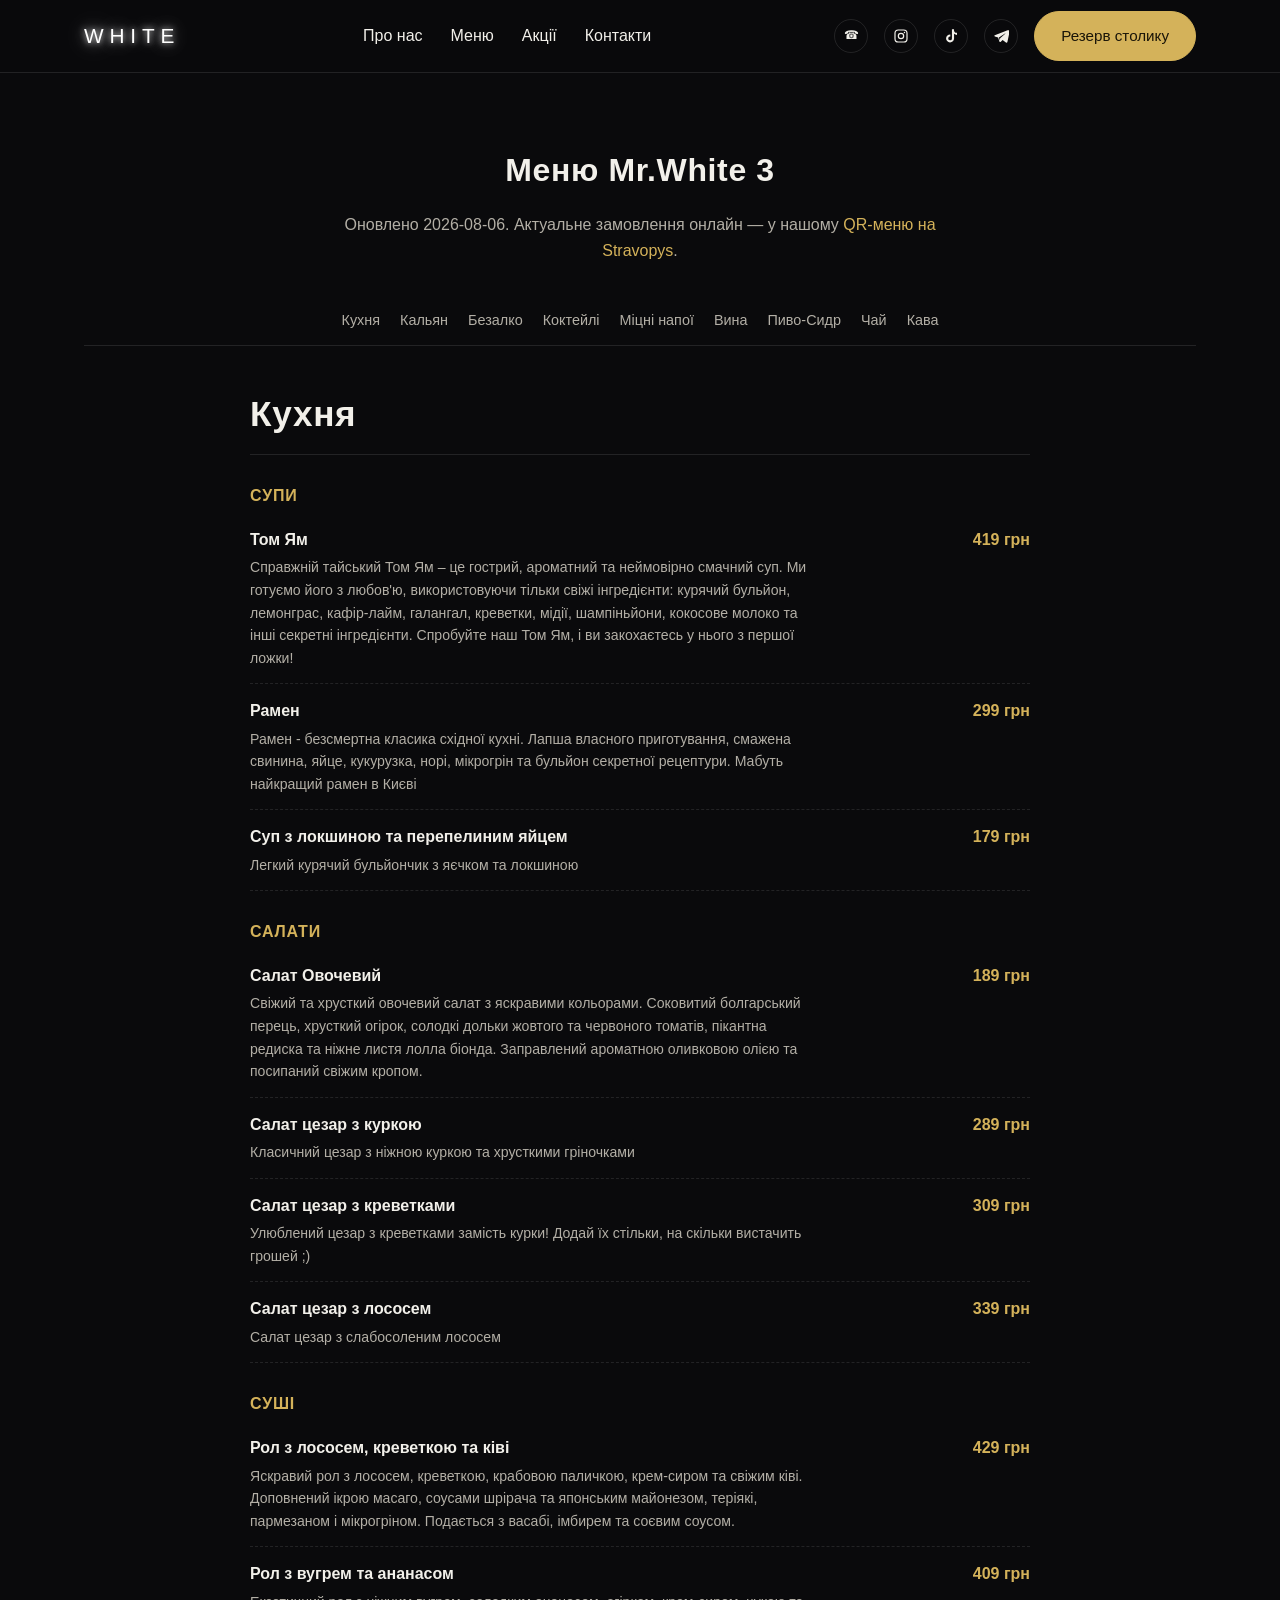
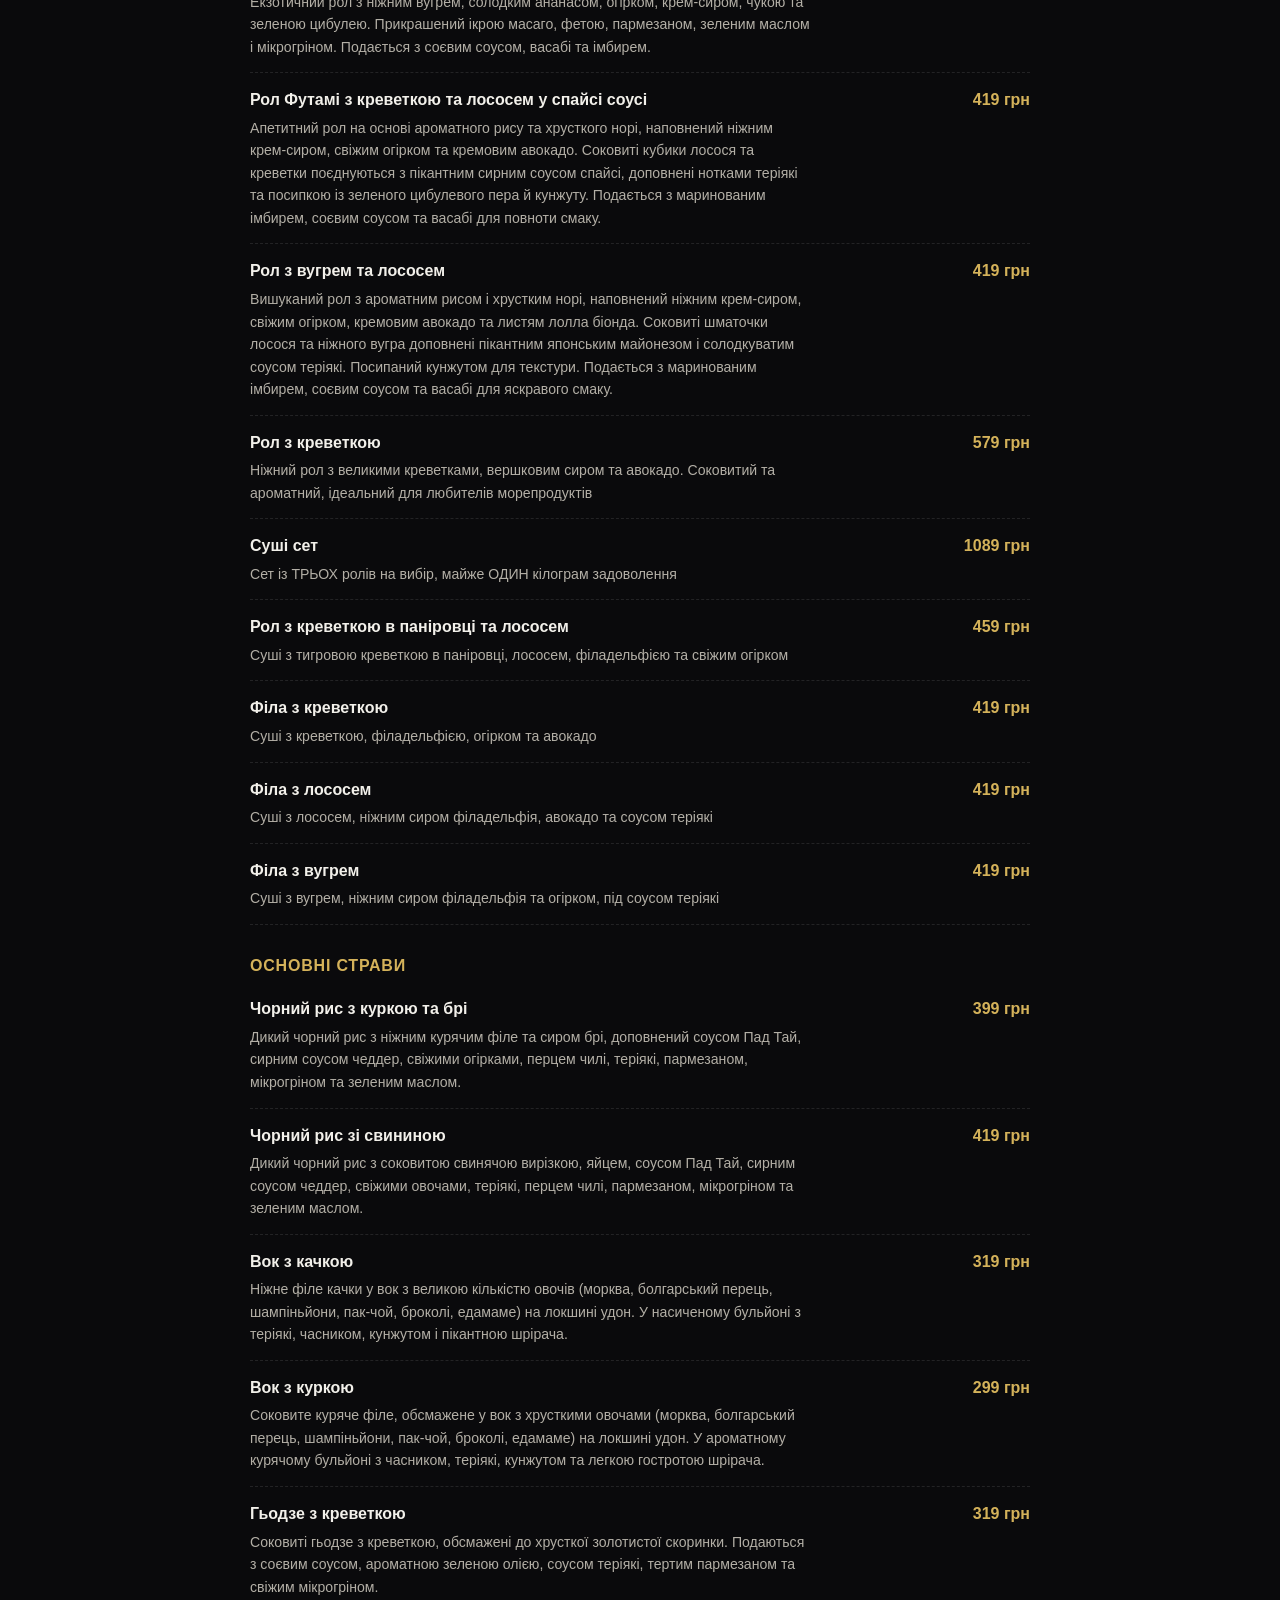
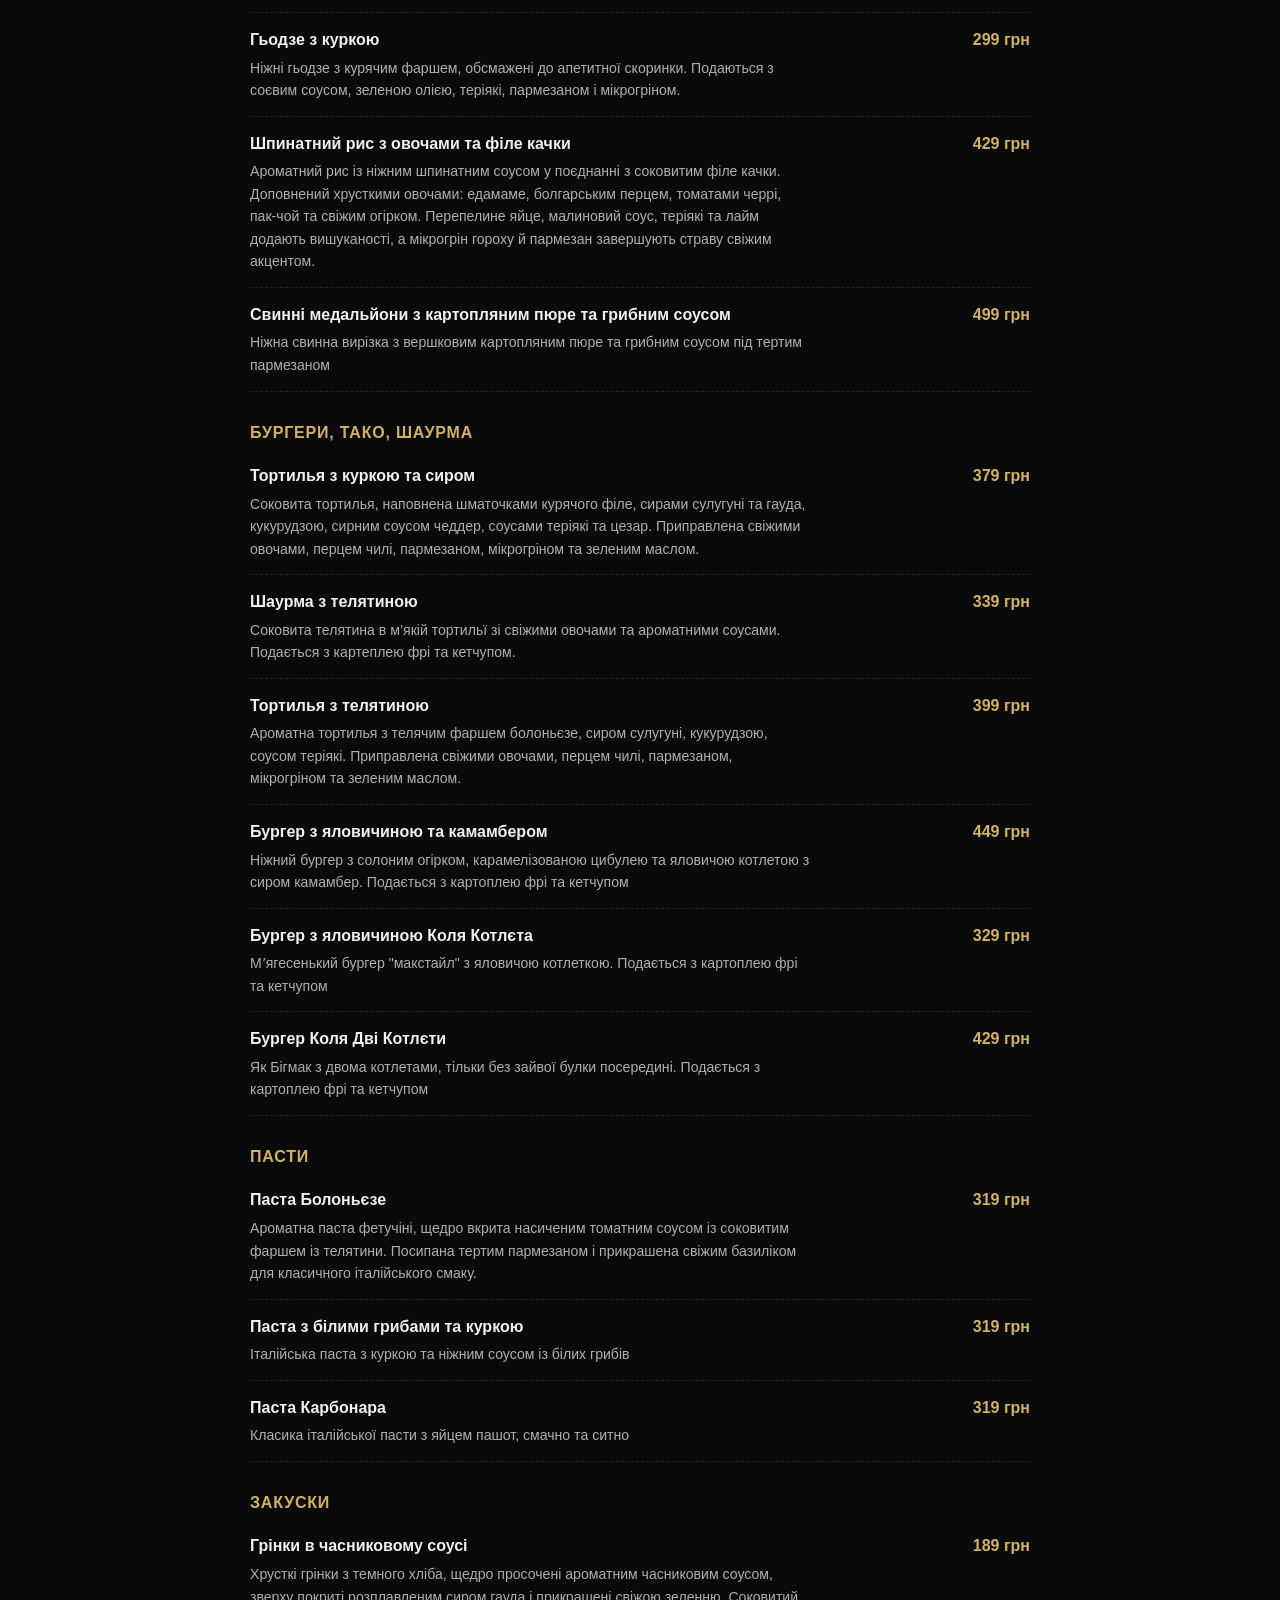
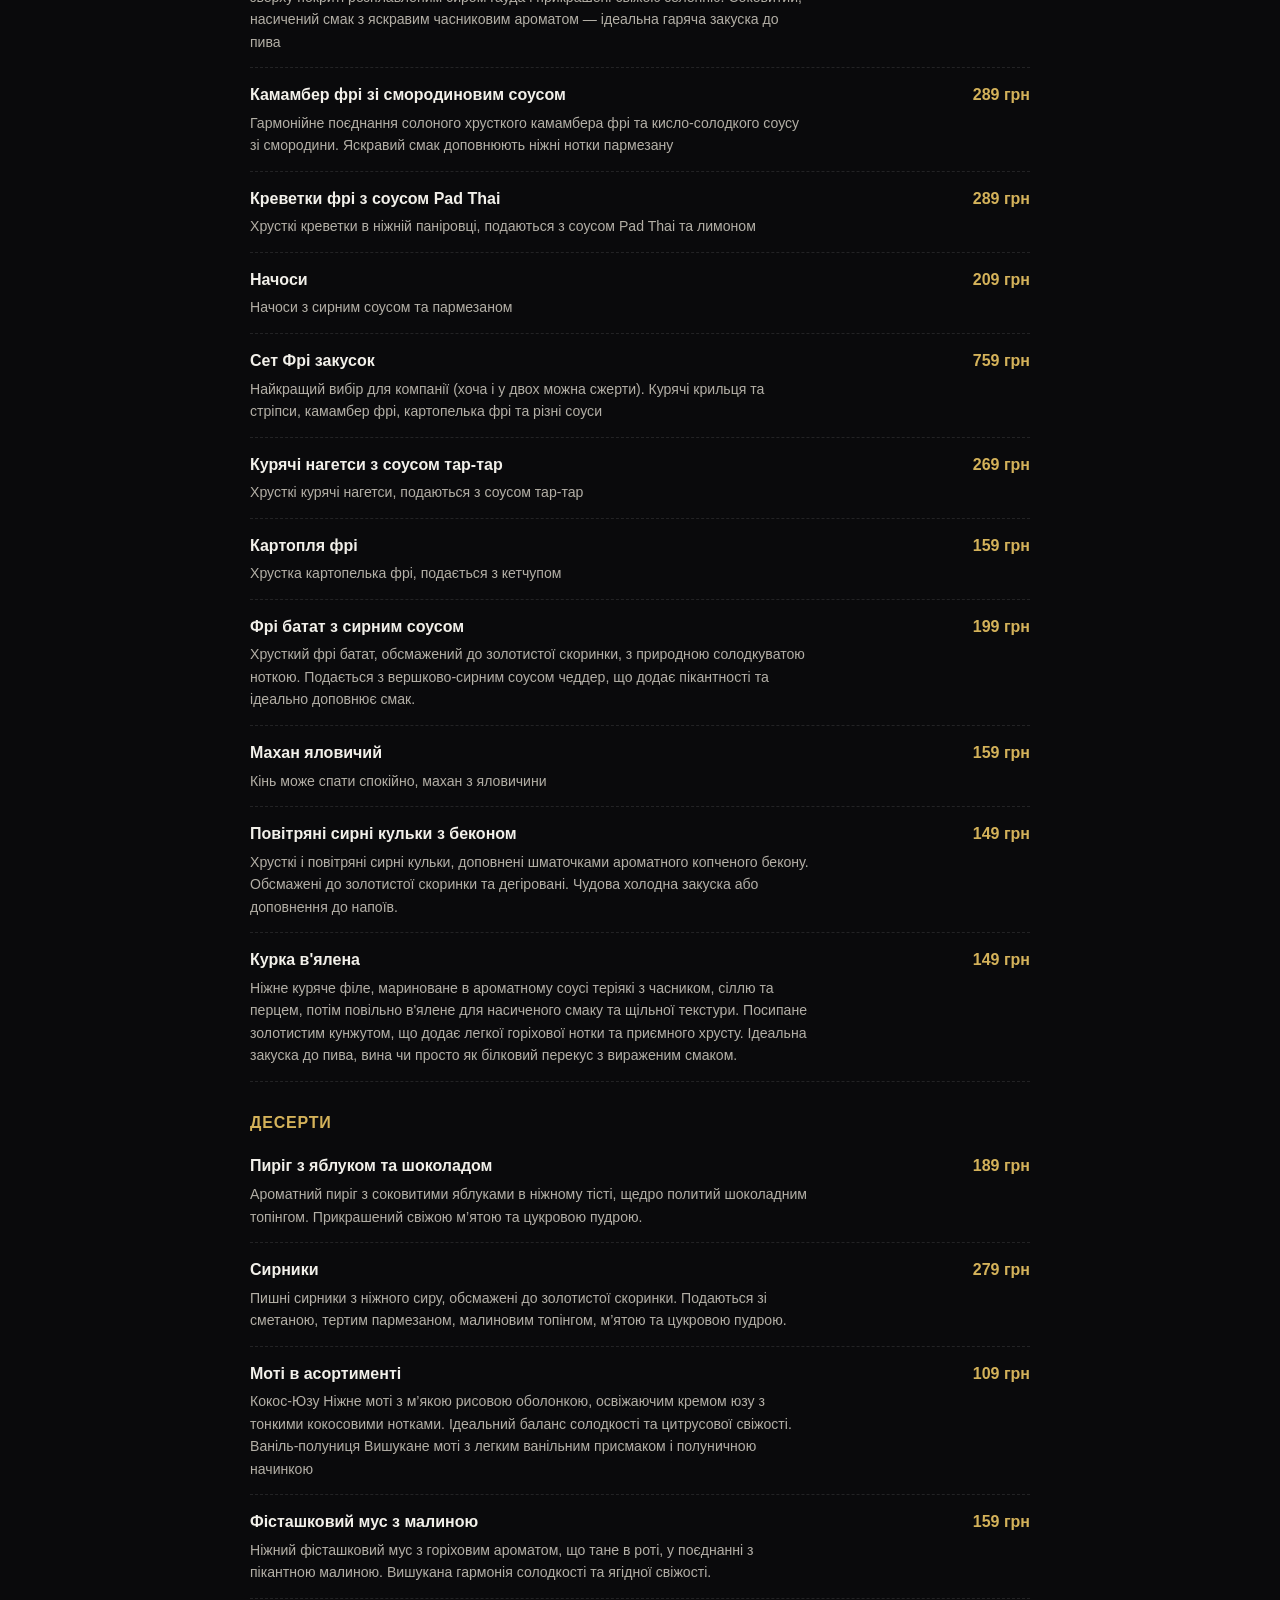
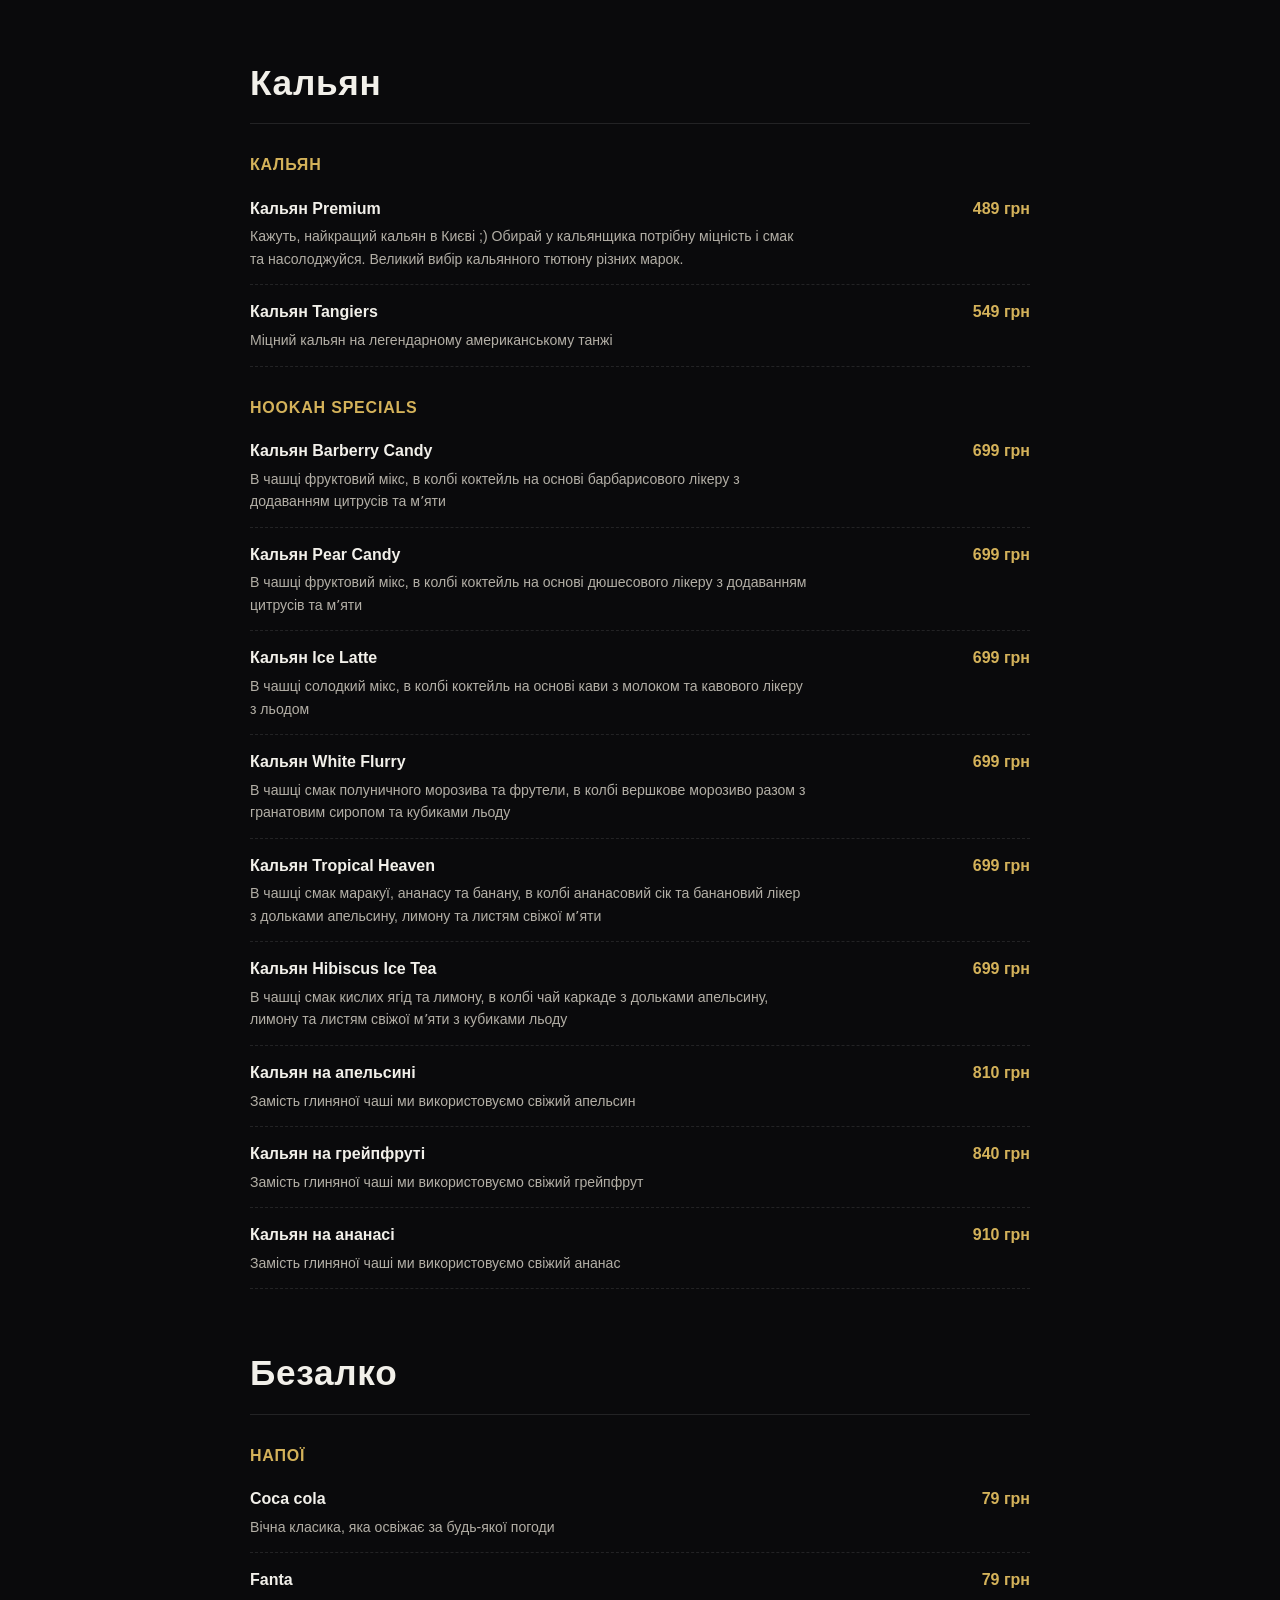
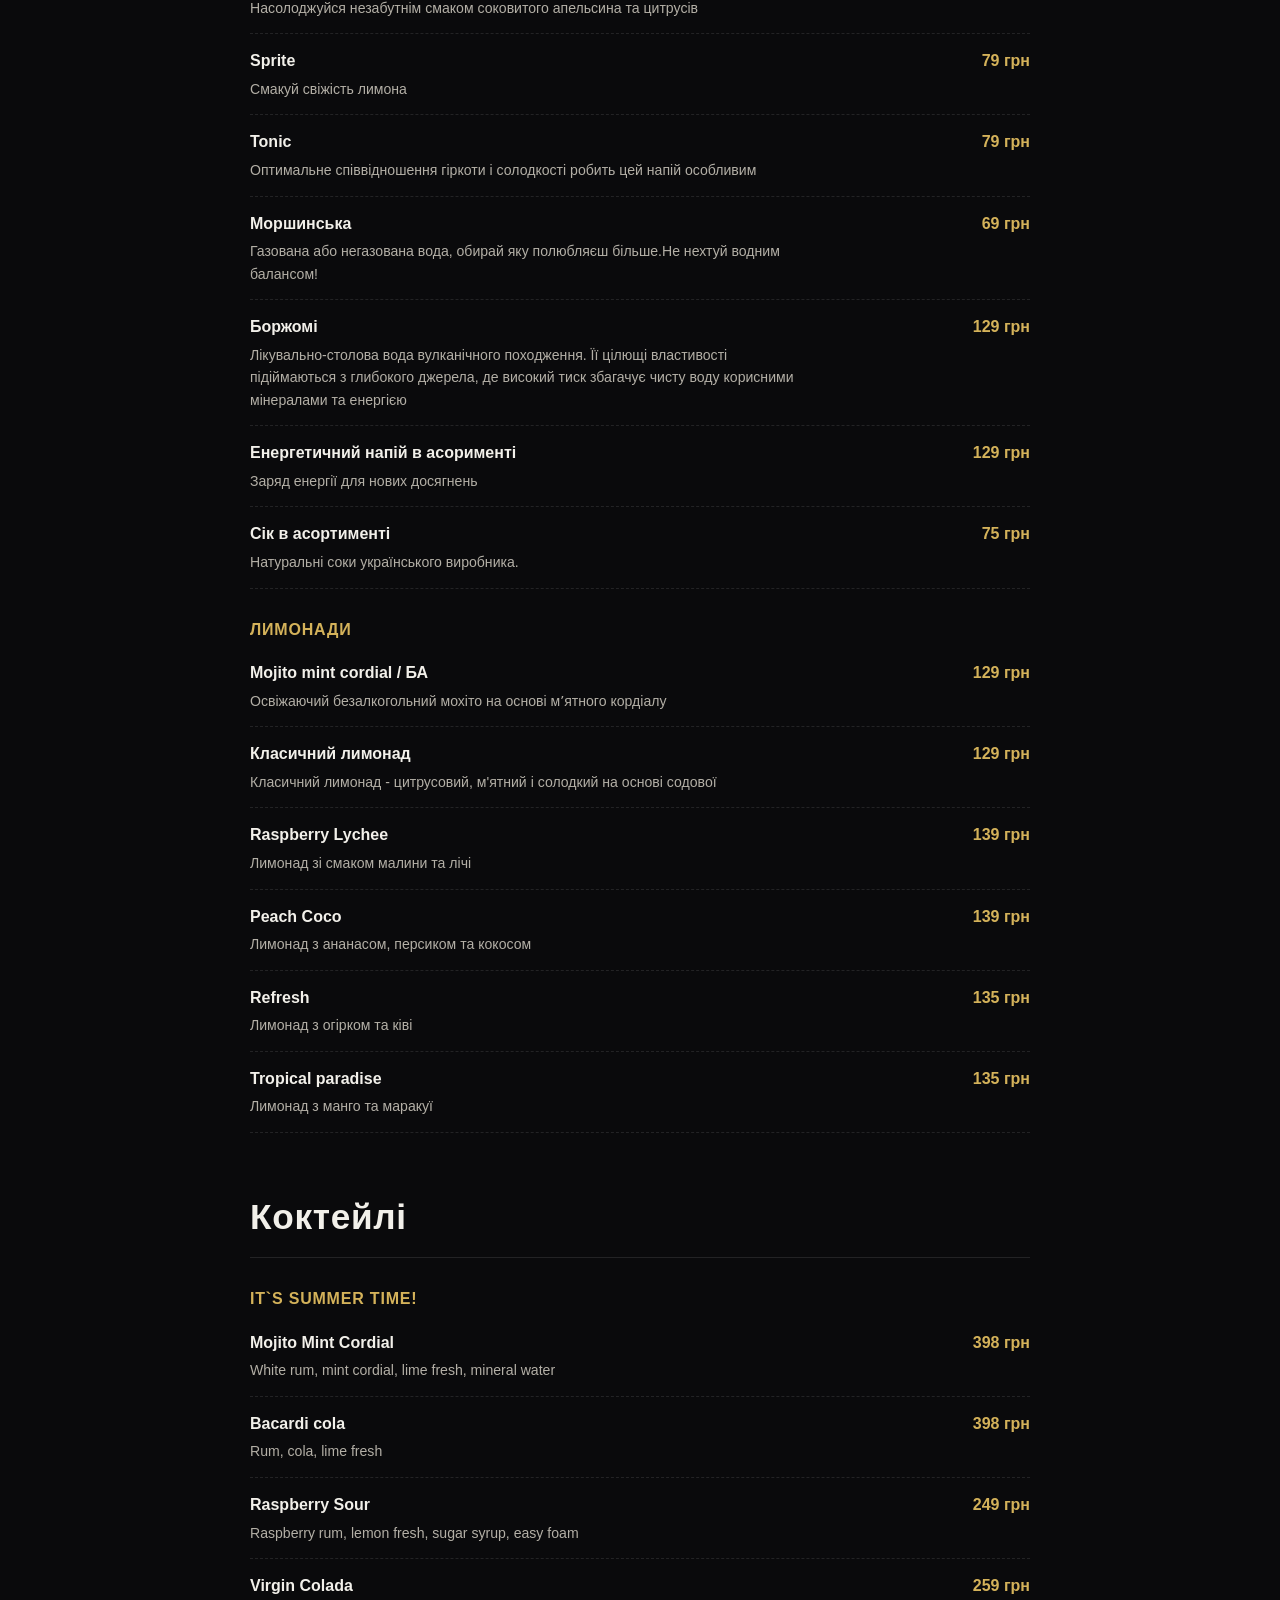
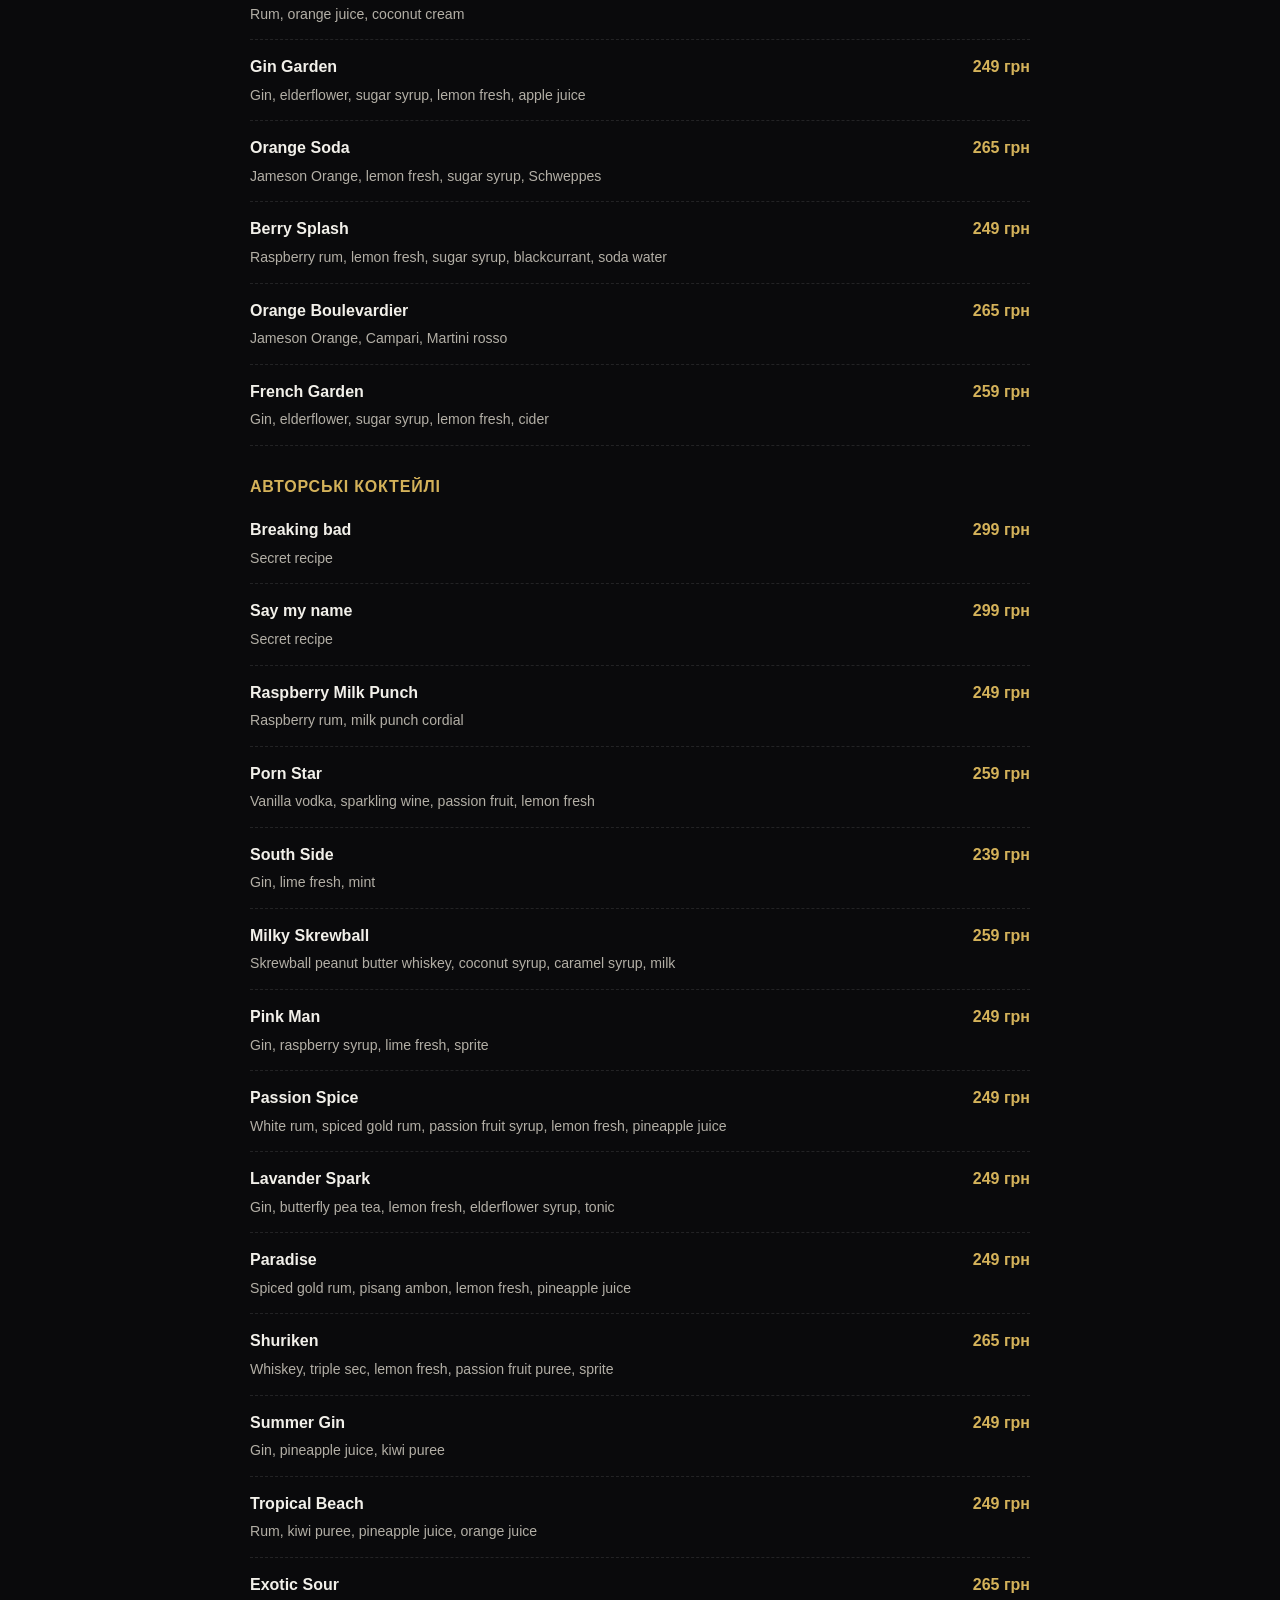
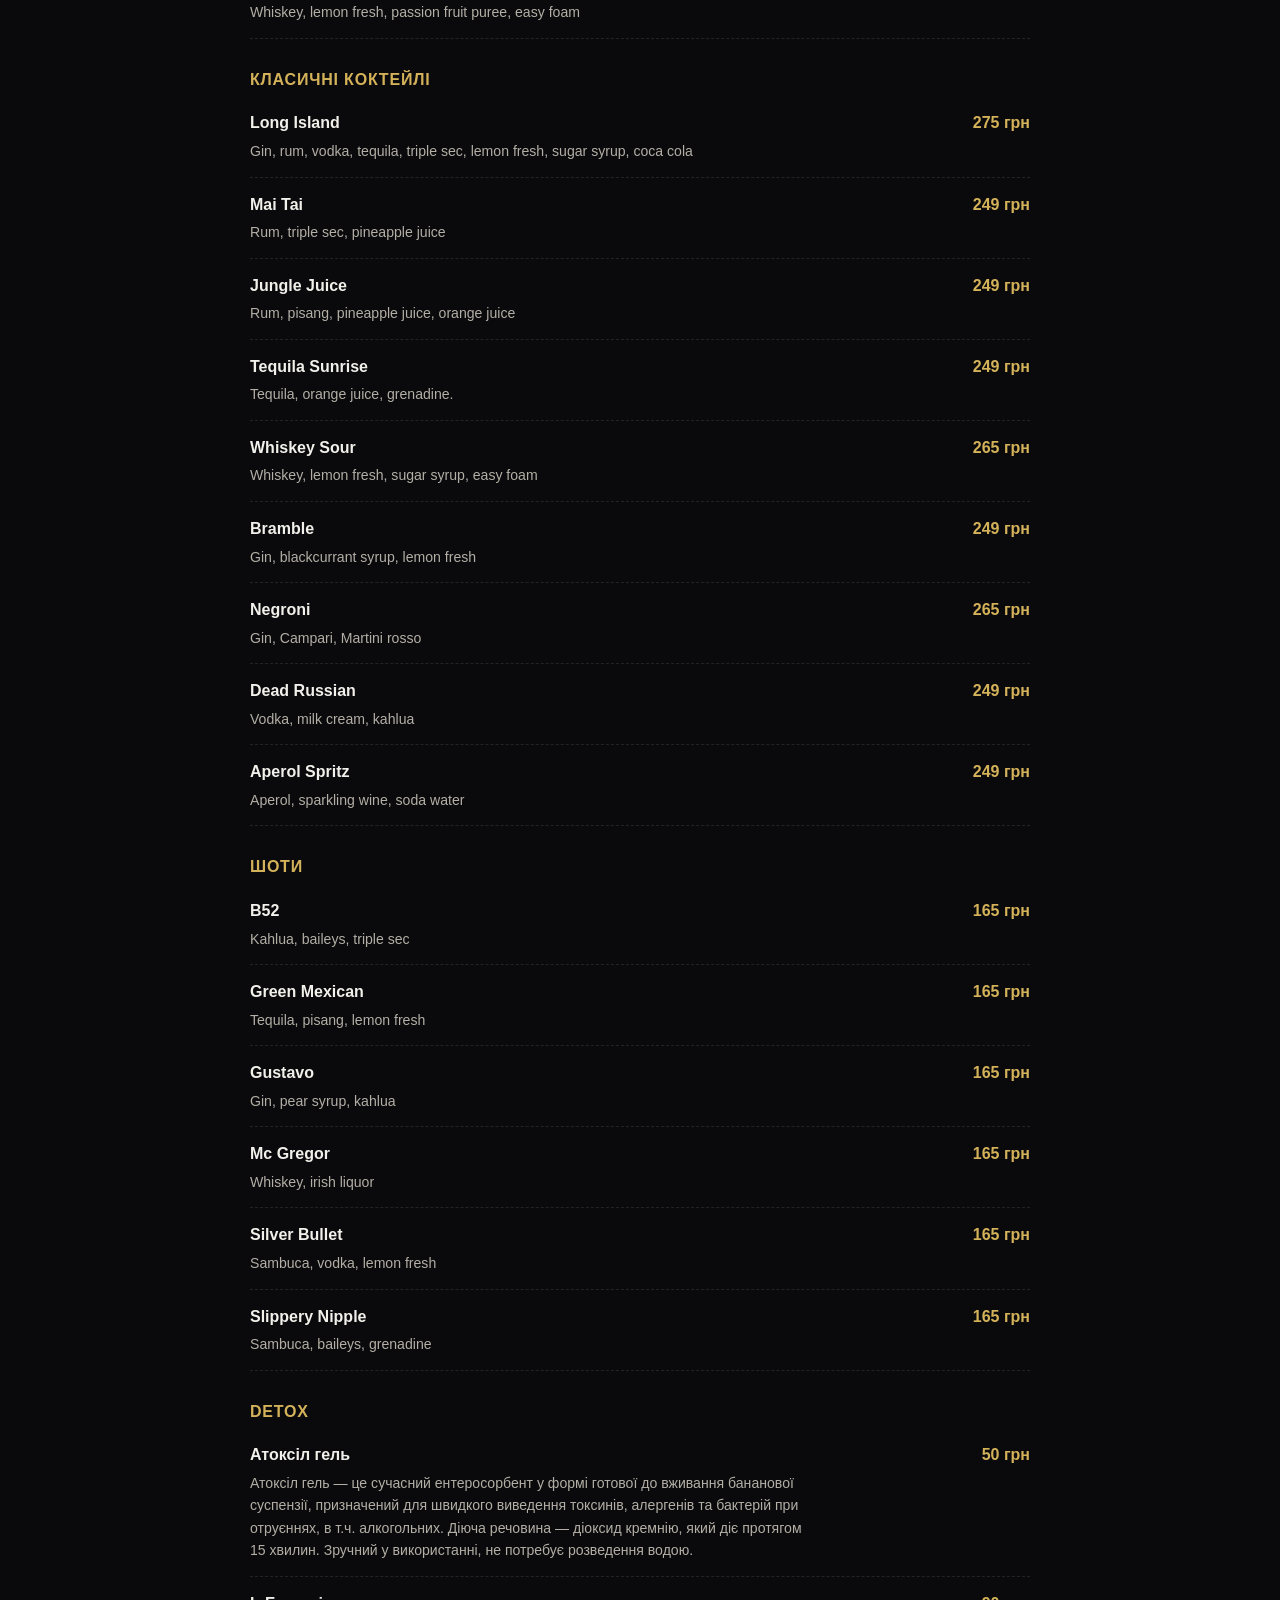
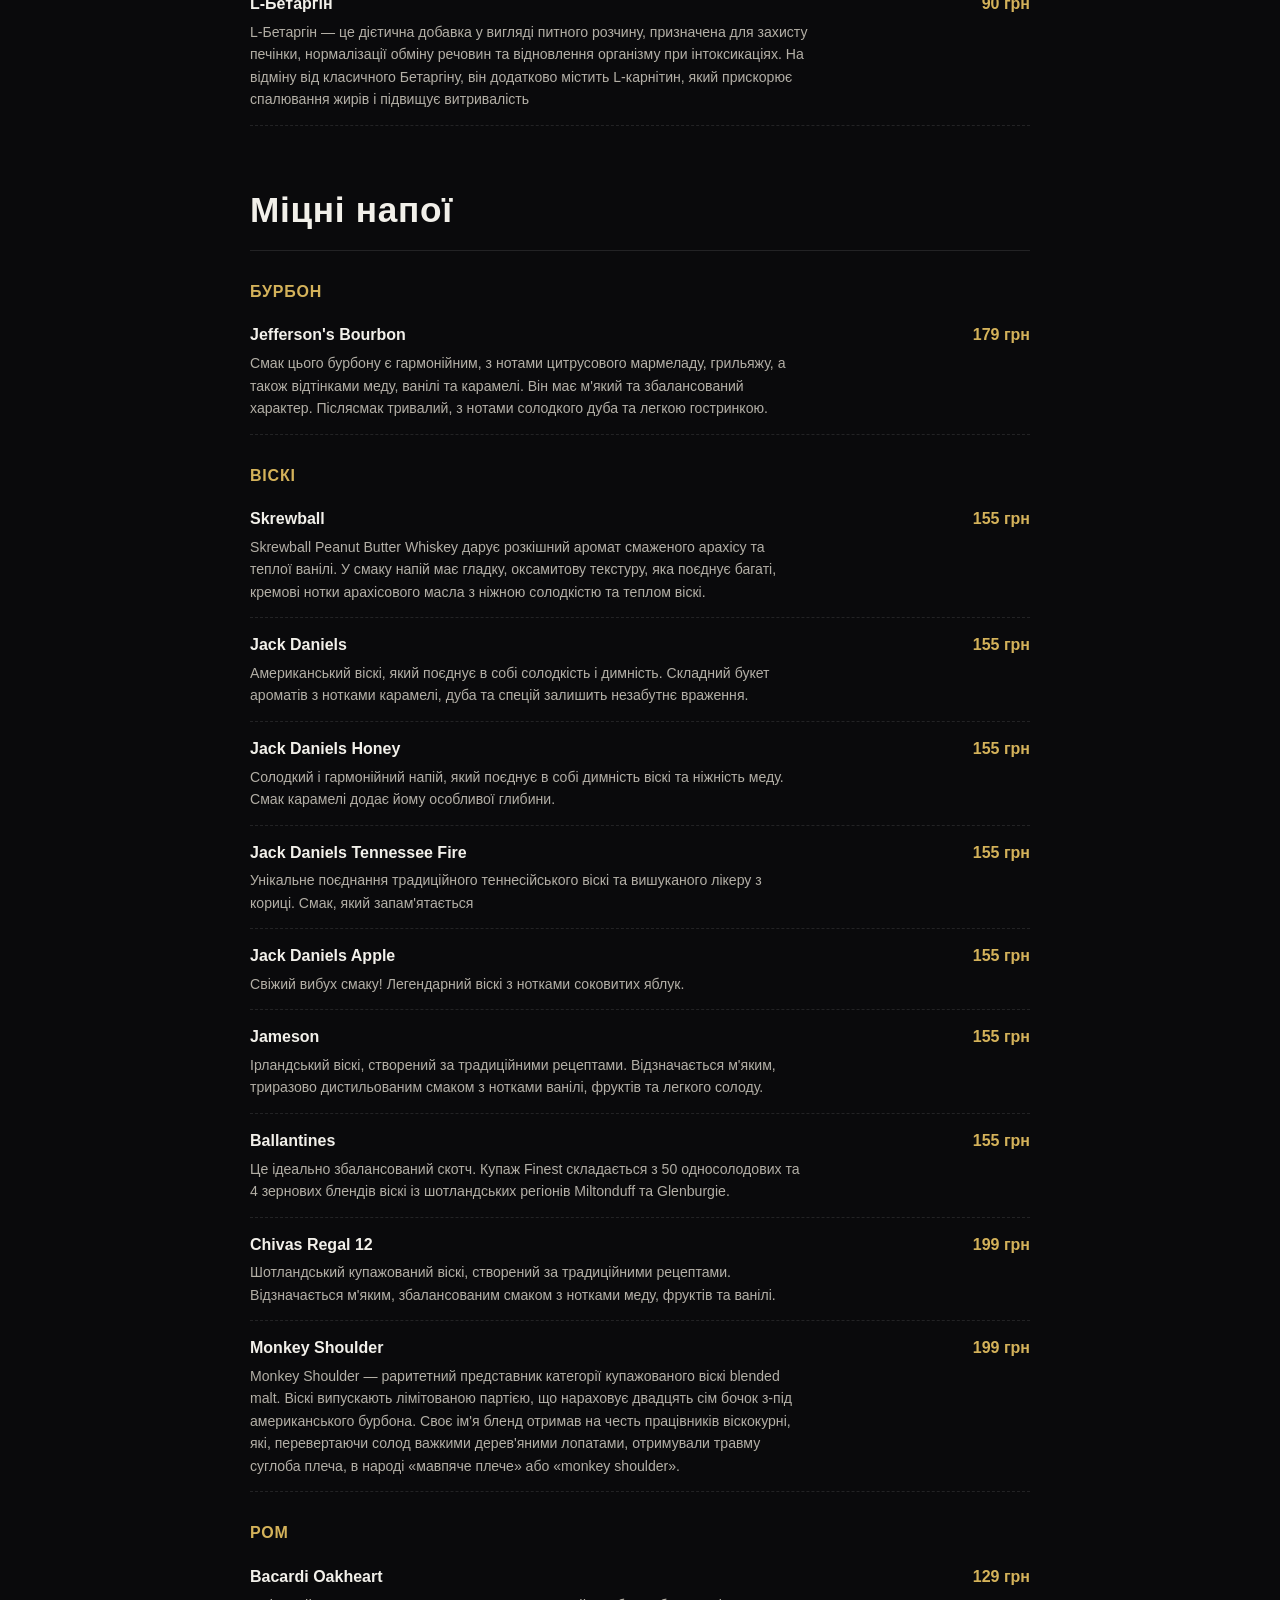
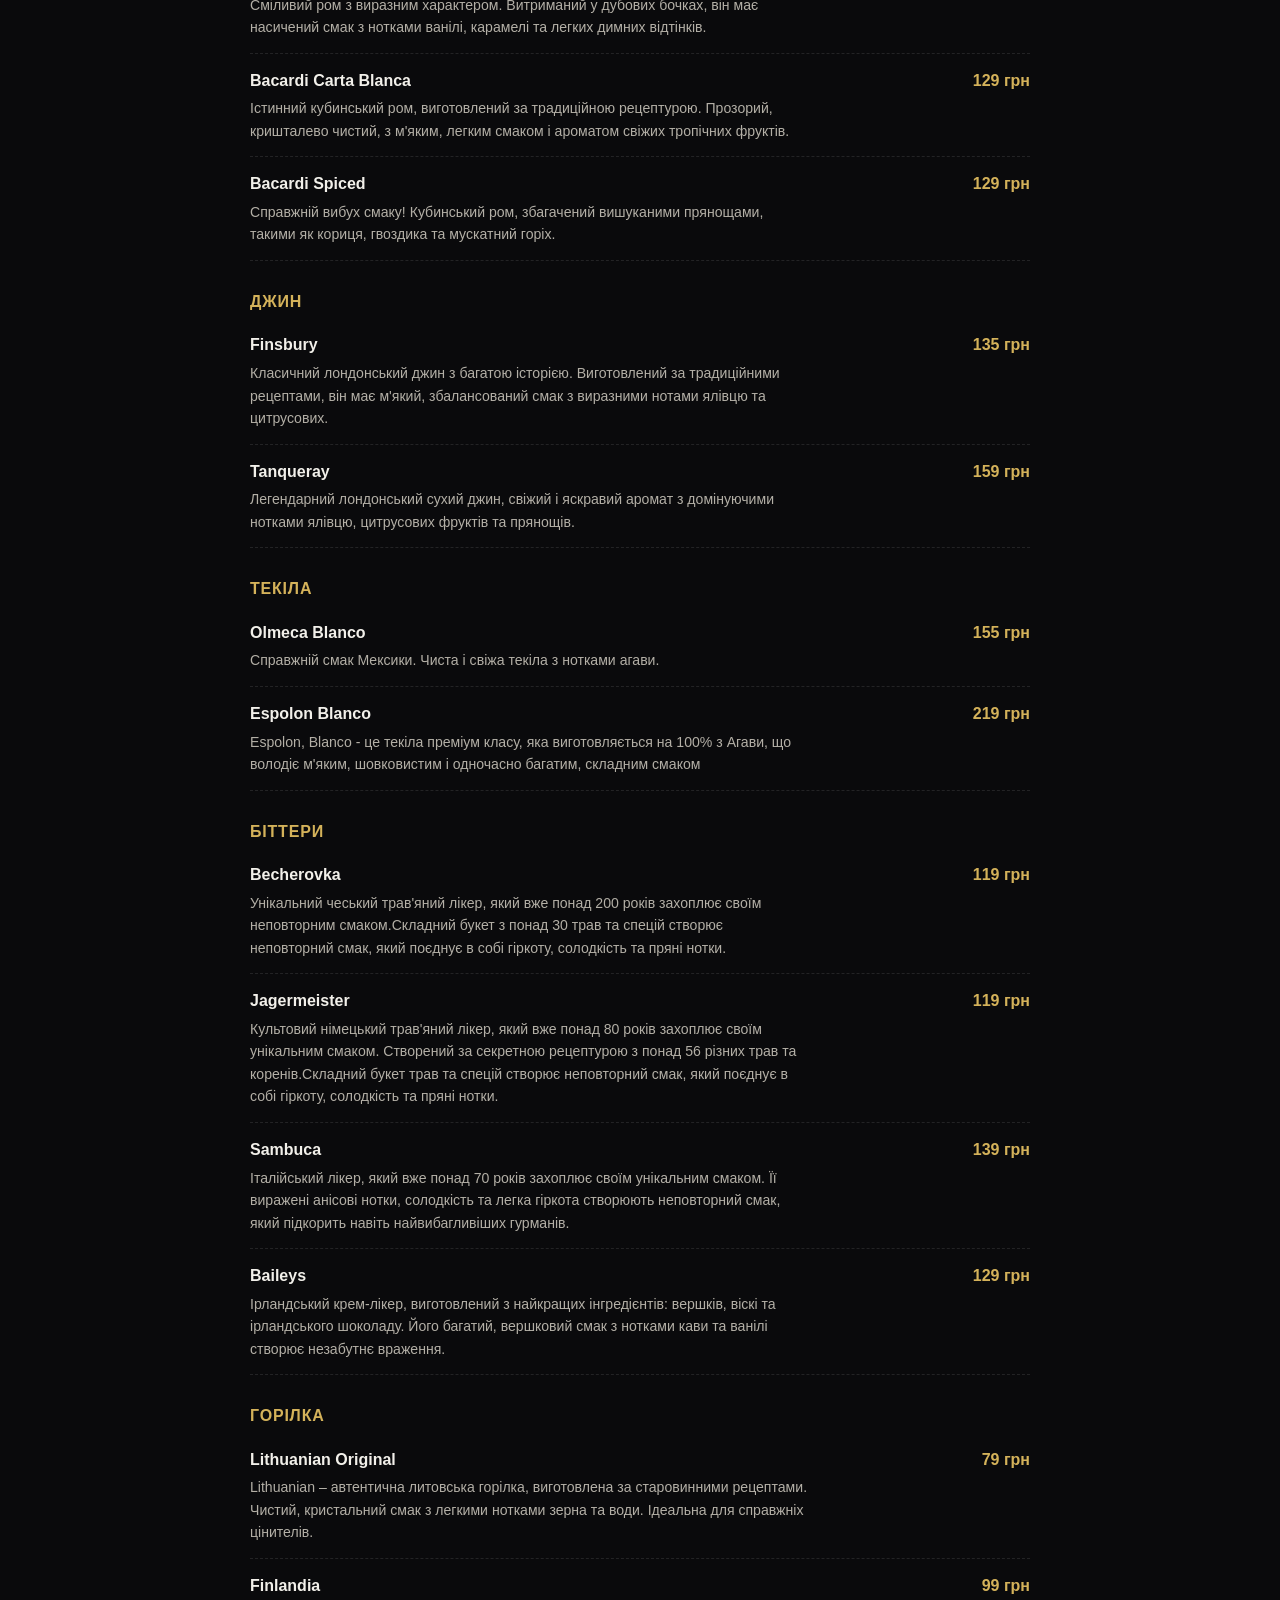
==== commit 8fd46c5b: "chore: автооновлення меню зі Stravopys" ====
--- a/menu.html
+++ b/menu.html
@@ -4,13 +4,13 @@
 <meta charset="UTF-8">
 <meta name="viewport" content="width=device-width, initial-scale=1">
 <title>Меню — Кальян-бар Mr.White 3 | Київ</title>
-<meta name="description" content="Повне меню кальян-бару Mr.White 3 у Києві: кальяни, коктейлі, кухня, напої та ціни. Оновлено 2026-08-05.">
+<meta name="description" content="Повне меню кальян-бару Mr.White 3 у Києві: кальяни, коктейлі, кухня, напої та ціни. Оновлено 2026-08-06.">
 <link rel="canonical" href="https://mrwhite3.com.ua/menu.html">
 
 <meta property="og:type" content="website">
 <meta property="og:url" content="https://mrwhite3.com.ua/menu.html">
 <meta property="og:title" content="Меню — Кальян-бар Mr.White 3">
-<meta property="og:description" content="Кальяни, коктейлі, кухня та напої в Mr.White 3. Оновлено 2026-08-05.">
+<meta property="og:description" content="Кальяни, коктейлі, кухня та напої в Mr.White 3. Оновлено 2026-08-06.">
 <meta property="og:image" content="https://mrwhite3.com.ua/assets/img/lounge.webp">
 <meta property="og:locale" content="uk_UA">
 
@@ -26,7 +26,7 @@
   gtag('js', new Date());
   gtag('config', 'G-LB3JE0N3KT');
 </script>
-<script type="application/ld+json">{"@context": "https://schema.org", "@type": "Menu", "name": "Меню Mr.White 3", "inLanguage": "uk", "hasMenuSection": [{"@type": "MenuSection", "name": "Кухня", "hasMenuItem": [{"@type": "MenuItem", "name": "Том Ям", "description": "Справжній тайський Том Ям – це гострий, ароматний та неймовірно смачний суп. Ми готуємо його з любов'ю, використовуючи тільки свіжі інгредієнти: курячий бульйон, лемонграс, кафір-лайм, галангал, креветки, мідії, шампіньйони, кокосове молоко та інші секретні інгредієнти. Спробуйте наш Том Ям, і ви закохаєтесь у нього з першої ложки!", "offers": {"@type": "Offer", "price": 419.0, "priceCurrency": "UAH"}}, {"@type": "MenuItem", "name": "Рамен", "description": "Рамен - безсмертна класика східної кухні. Лапша власного приготування, смажена свинина, яйце, кукурузка, норі, мікрогрін та бульйон секретної рецептури. Мабуть найкращий рамен в Києві", "offers": {"@type": "Offer", "price": 299.0, "priceCurrency": "UAH"}}, {"@type": "MenuItem", "name": "Суп з локшиною та перепелиним яйцем", "description": "Легкий курячий бульйончик з яєчком та локшиною", "offers": {"@type": "Offer", "price": 179.0, "priceCurrency": "UAH"}}, {"@type": "MenuItem", "name": "Салат Овочевий", "description": "Свіжий та хрусткий овочевий салат з яскравими кольорами. Соковитий болгарський перець, хрусткий огірок, солодкі дольки жовтого та червоного томатів, пікантна редиска та ніжне листя лолла біонда. Заправлений ароматною оливковою олією та посипаний свіжим кропом.", "offers": {"@type": "Offer", "price": 189.0, "priceCurrency": "UAH"}}, {"@type": "MenuItem", "name": "Салат цезар з куркою", "description": "Класичний цезар з ніжною куркою та хрусткими гріночками", "offers": {"@type": "Offer", "price": 289.0, "priceCurrency": "UAH"}}, {"@type": "MenuItem", "name": "Салат цезар з креветками", "description": "Улюблений цезар з креветками замість курки! Додай їх стільки, на скільки вистачить грошей ;)", "offers": {"@type": "Offer", "price": 309.0, "priceCurrency": "UAH"}}, {"@type": "MenuItem", "name": "Салат цезар з лососем", "description": "Салат цезар з слабосоленим лососем", "offers": {"@type": "Offer", "price": 339.0, "priceCurrency": "UAH"}}, {"@type": "MenuItem", "name": "Рол з лососем, креветкою та ківі", "description": "Яскравий рол з лососем, креветкою, крабовою паличкою, крем-сиром та свіжим ківі. Доповнений ікрою масаго, соусами шрірача та японським майонезом, теріякі, пармезаном і мікрогріном. Подається з васабі, імбирем та соєвим соусом.", "offers": {"@type": "Offer", "price": 429.0, "priceCurrency": "UAH"}}, {"@type": "MenuItem", "name": "Рол з вугрем та ананасом", "description": "Екзотичний рол з ніжним вугрем, солодким ананасом, огірком, крем-сиром, чукою та зеленою цибулею. Прикрашений ікрою масаго, фетою, пармезаном, зеленим маслом і мікрогріном. Подається з соєвим соусом, васабі та імбирем.", "offers": {"@type": "Offer", "price": 409.0, "priceCurrency": "UAH"}}, {"@type": "MenuItem", "name": "Рол Футамі з креветкою та лососем у спайсі соусі", "description": "Апетитний рол на основі ароматного рису та хрусткого норі, наповнений ніжним крем-сиром, свіжим огірком та кремовим авокадо. Соковиті кубики лосося та креветки поєднуються з пікантним сирним соусом спайсі, доповнені нотками теріякі та посипкою із зеленого цибулевого пера й кунжуту. Подається з маринованим імбирем, соєвим соусом та васабі для повноти смаку.", "offers": {"@type": "Offer", "price": 419.0, "priceCurrency": "UAH"}}, {"@type": "MenuItem", "name": "Рол з вугрем та лососем", "description": "Вишуканий рол з ароматним рисом і хрустким норі, наповнений ніжним крем-сиром, свіжим огірком, кремовим авокадо та листям лолла біонда. Соковиті шматочки лосося та ніжного вугра доповнені пікантним японським майонезом і солодкуватим соусом теріякі. Посипаний кунжутом для текстури. Подається з маринованим імбирем, соєвим соусом та васабі для яскравого смаку.", "offers": {"@type": "Offer", "price": 419.0, "priceCurrency": "UAH"}}, {"@type": "MenuItem", "name": "Рол з креветкою", "description": "Ніжний рол з великими креветками, вершковим сиром та авокадо. Соковитий та ароматний, ідеальний для любителів морепродуктів", "offers": {"@type": "Offer", "price": 579.0, "priceCurrency": "UAH"}}, {"@type": "MenuItem", "name": "Суші сет", "description": "Сет із ТРЬОХ ролів на вибір, майже ОДИН кілограм задоволення", "offers": {"@type": "Offer", "price": 1089.0, "priceCurrency": "UAH"}}, {"@type": "MenuItem", "name": "Рол з креветкою в паніровці та лососем", "description": "Суші з тигровою креветкою в паніровці, лососем, філадельфією та свіжим огірком", "offers": {"@type": "Offer", "price": 459.0, "priceCurrency": "UAH"}}, {"@type": "MenuItem", "name": "Філа з креветкою", "description": "Суші з креветкою, філадельфією, огірком та авокадо", "offers": {"@type": "Offer", "price": 419.0, "priceCurrency": "UAH"}}, {"@type": "MenuItem", "name": "Філа з лососем", "description": "Суші з лососем, ніжним сиром філадельфія, авокадо та соусом теріякі", "offers": {"@type": "Offer", "price": 419.0, "priceCurrency": "UAH"}}, {"@type": "MenuItem", "name": "Філа з вугрем", "description": "Суші з вугрем, ніжним сиром філадельфія та огірком, під соусом теріякі", "offers": {"@type": "Offer", "price": 419.0, "priceCurrency": "UAH"}}, {"@type": "MenuItem", "name": "Чорний рис з куркою та брі", "description": "Дикий чорний рис з ніжним курячим філе та сиром брі, доповнений соусом Пад Тай, сирним соусом чеддер, свіжими огірками, перцем чилі, теріякі, пармезаном, мікрогріном та зеленим маслом.", "offers": {"@type": "Offer", "price": 399.0, "priceCurrency": "UAH"}}, {"@type": "MenuItem", "name": "Чорний рис зі свининою", "description": "Дикий чорний рис з соковитою свинячою вирізкою, яйцем, соусом Пад Тай, сирним соусом чеддер, свіжими овочами, теріякі, перцем чилі, пармезаном, мікрогріном та зеленим маслом.", "offers": {"@type": "Offer", "price": 419.0, "priceCurrency": "UAH"}}, {"@type": "MenuItem", "name": "Вок з качкою", "description": "Ніжне філе качки у вок з великою кількістю овочів (морква, болгарський перець, шампіньйони, пак-чой, броколі, едамаме) на локшині удон. У насиченому бульйоні з теріякі, часником, кунжутом і пікантною шрірача.", "offers": {"@type": "Offer", "price": 319.0, "priceCurrency": "UAH"}}, {"@type": "MenuItem", "name": "Вок з куркою", "description": "Соковите куряче філе, обсмажене у вок з хрусткими овочами (морква, болгарський перець, шампіньйони, пак-чой, броколі, едамаме) на локшині удон. У ароматному курячому бульйоні з часником, теріякі, кунжутом та легкою гостротою шрірача.", "offers": {"@type": "Offer", "price": 299.0, "priceCurrency": "UAH"}}, {"@type": "MenuItem", "name": "Гьодзе з креветкою", "description": "Соковиті гьодзе з креветкою, обсмажені до хрусткої золотистої скоринки. Подаються з соєвим соусом, ароматною зеленою олією, соусом теріякі, тертим пармезаном та свіжим мікрогріном.", "offers": {"@type": "Offer", "price": 319.0, "priceCurrency": "UAH"}}, {"@type": "MenuItem", "name": "Гьодзе з куркою", "description": "Ніжні гьодзе з курячим фаршем, обсмажені до апетитної скоринки. Подаються з соєвим соусом, зеленою олією, теріякі, пармезаном і мікрогріном.", "offers": {"@type": "Offer", "price": 299.0, "priceCurrency": "UAH"}}, {"@type": "MenuItem", "name": "Шпинатний рис з овочами та філе качки", "description": "Ароматний рис із ніжним шпинатним соусом у поєднанні з соковитим філе качки. Доповнений хрусткими овочами: едамаме, болгарським перцем, томатами черрі, пак-чой та свіжим огірком. Перепелине яйце, малиновий соус, теріякі та лайм додають вишуканості, а мікрогрін гороху й пармезан завершують страву свіжим акцентом.", "offers": {"@type": "Offer", "price": 429.0, "priceCurrency": "UAH"}}, {"@type": "MenuItem", "name": "Свинні медальйони з картопляним пюре та грибним соусом", "description": "Ніжна свинна вирізка з вершковим картопляним пюре та грибним соусом під тертим пармезаном", "offers": {"@type": "Offer", "price": 499.0, "priceCurrency": "UAH"}}, {"@type": "MenuItem", "name": "Тортилья з куркою та сиром", "description": "Соковита тортилья, наповнена шматочками курячого філе, сирами сулугуні та гауда, кукурудзою, сирним соусом чеддер, соусами теріякі та цезар. Приправлена свіжими овочами, перцем чилі, пармезаном, мікрогріном та зеленим маслом.", "offers": {"@type": "Offer", "price": 379.0, "priceCurrency": "UAH"}}, {"@type": "MenuItem", "name": "Шаурма з телятиною", "description": "Соковита телятина в м’якій тортильї зі свіжими овочами та ароматними соусами. Подається з картеплею фрі та кетчупом.", "offers": {"@type": "Offer", "price": 339.0, "priceCurrency": "UAH"}}, {"@type": "MenuItem", "name": "Тортилья з телятиною", "description": "Ароматна тортилья з телячим фаршем болоньєзе, сиром сулугуні, кукурудзою, соусом теріякі. Приправлена свіжими овочами, перцем чилі, пармезаном, мікрогріном та зеленим маслом.", "offers": {"@type": "Offer", "price": 399.0, "priceCurrency": "UAH"}}, {"@type": "MenuItem", "name": "Бургер з яловичиною та камамбером", "description": "Ніжний бургер з солоним огірком, карамелізованою цибулею та яловичою котлетою з сиром камамбер. Подається з картоплею фрі та кетчупом", "offers": {"@type": "Offer", "price": 449.0, "priceCurrency": "UAH"}}, {"@type": "MenuItem", "name": "Бургер з яловичиною Коля Котлєта", "description": "Мʼягесенький бургер \"макстайл\" з яловичою котлеткою. Подається з картоплею фрі та кетчупом", "offers": {"@type": "Offer", "price": 329.0, "priceCurrency": "UAH"}}, {"@type": "MenuItem", "name": "Бургер Коля Дві Котлєти", "description": "Як Бігмак з двома котлетами, тільки без зайвої булки посередині. Подається з картоплею фрі та кетчупом", "offers": {"@type": "Offer", "price": 429.0, "priceCurrency": "UAH"}}, {"@type": "MenuItem", "name": "Паста Болоньєзе", "description": "Ароматна паста фетучіні, щедро вкрита насиченим томатним соусом із соковитим фаршем із телятини. Посипана тертим пармезаном і прикрашена свіжим базиліком для класичного італійського смаку.", "offers": {"@type": "Offer", "price": 319.0, "priceCurrency": "UAH"}}, {"@type": "MenuItem", "name": "Паста з білими грибами та куркою", "description": "Італійська паста з куркою та ніжним соусом із білих грибів", "offers": {"@type": "Offer", "price": 319.0, "priceCurrency": "UAH"}}, {"@type": "MenuItem", "name": "Паста Карбонара", "description": "Класика італійської пасти з яйцем пашот, смачно та ситно", "offers": {"@type": "Offer", "price": 319.0, "priceCurrency": "UAH"}}, {"@type": "MenuItem", "name": "Грінки в часниковому соусі", "description": "Хрусткі грінки з темного хліба, щедро просочені ароматним часниковим соусом, зверху покриті розплавленим сиром гауда і прикрашені свіжою зеленню. Соковитий, насичений смак з яскравим часниковим ароматом — ідеальна гаряча закуска до пива", "offers": {"@type": "Offer", "price": 189.0, "priceCurrency": "UAH"}}, {"@type": "MenuItem", "name": "Камамбер фрі зі смородиновим соусом", "description": "Гармонійне поєднання солоного хрусткого камамбера фрі та кисло-солодкого соусу зі смородини. Яскравий смак доповнюють ніжні нотки пармезану", "offers": {"@type": "Offer", "price": 289.0, "priceCurrency": "UAH"}}, {"@type": "MenuItem", "name": "Креветки фрі з соусом Pad Thai", "description": "Хрусткі креветки в ніжній паніровці, подаються з соусом Pad Thai та лимоном", "offers": {"@type": "Offer", "price": 289.0, "priceCurrency": "UAH"}}, {"@type": "MenuItem", "name": "Начоси", "description": "Начоси з сирним соусом та пармезаном", "offers": {"@type": "Offer", "price": 209.0, "priceCurrency": "UAH"}}, {"@type": "MenuItem", "name": "Сет Фрі закусок", "description": "Найкращий вибір для компанії (хоча і у двох можна сжерти). Курячі крильця та стріпси, камамбер фрі, картопелька фрі та різні соуси", "offers": {"@type": "Offer", "price": 759.0, "priceCurrency": "UAH"}}, {"@type": "MenuItem", "name": "Курячі нагетси з соусом тар-тар", "description": "Хрусткі курячі нагетси, подаються з соусом тар-тар", "offers": {"@type": "Offer", "price": 269.0, "priceCurrency": "UAH"}}, {"@type": "MenuItem", "name": "Картопля фрі", "description": "Хрустка картопелька фрі, подається з кетчупом", "offers": {"@type": "Offer", "price": 159.0, "priceCurrency": "UAH"}}, {"@type": "MenuItem", "name": "Фрі батат з сирним соусом", "description": "Хрусткий фрі батат, обсмажений до золотистої скоринки, з природною солодкуватою ноткою. Подається з вершково-сирним соусом чеддер, що додає пікантності та ідеально доповнює смак.", "offers": {"@type": "Offer", "price": 199.0, "priceCurrency": "UAH"}}, {"@type": "MenuItem", "name": "Махан яловичий", "description": "Кінь може спати спокійно, махан з яловичини", "offers": {"@type": "Offer", "price": 159.0, "priceCurrency": "UAH"}}, {"@type": "MenuItem", "name": "Повітряні сирні кульки з беконом", "description": "Хрусткі і повітряні сирні кульки, доповнені шматочками ароматного копченого бекону. Обсмажені до золотистої скоринки та дегіровані. Чудова холодна закуска або доповнення до напоїв.", "offers": {"@type": "Offer", "price": 149.0, "priceCurrency": "UAH"}}, {"@type": "MenuItem", "name": "Курка в'ялена", "description": "Ніжне куряче філе, мариноване в ароматному соусі теріякі з часником, сіллю та перцем, потім повільно в'ялене для насиченого смаку та щільної текстури. Посипане золотистим кунжутом, що додає легкої горіхової нотки та приємного хрусту. Ідеальна закуска до пива, вина чи просто як білковий перекус з вираженим смаком.", "offers": {"@type": "Offer", "price": 149.0, "priceCurrency": "UAH"}}, {"@type": "MenuItem", "name": "Пиріг з яблуком та шоколадом", "description": "Ароматний пиріг з соковитими яблуками в ніжному тісті, щедро политий шоколадним топінгом. Прикрашений свіжою м’ятою та цукровою пудрою.", "offers": {"@type": "Offer", "price": 189.0, "priceCurrency": "UAH"}}, {"@type": "MenuItem", "name": "Сирники", "description": "Пишні сирники з ніжного сиру, обсмажені до золотистої скоринки. Подаються зі сметаною, тертим пармезаном, малиновим топінгом, м’ятою та цукровою пудрою.", "offers": {"@type": "Offer", "price": 279.0, "priceCurrency": "UAH"}}, {"@type": "MenuItem", "name": "Моті в асортименті", "description": "Кокос-Юзу Ніжне моті з м’якою рисовою оболонкою, освіжаючим кремом юзу з тонкими кокосовими нотками. Ідеальний баланс солодкості та цитрусової свіжості. Ваніль-полуниця Вишукане моті з легким ванільним присмаком і полуничною начинкою", "offers": {"@type": "Offer", "price": 109.0, "priceCurrency": "UAH"}}, {"@type": "MenuItem", "name": "Фісташковий мус з малиною", "description": "Ніжний фісташковий мус з горіховим ароматом, що тане в роті, у поєднанні з пікантною малиною. Вишукана гармонія солодкості та ягідної свіжості.", "offers": {"@type": "Offer", "price": 159.0, "priceCurrency": "UAH"}}]}, {"@type": "MenuSection", "name": "Кальян", "hasMenuItem": [{"@type": "MenuItem", "name": "Кальян Premium", "description": "Кажуть, найкращий кальян в Києві ;) Обирай у кальянщика потрібну міцність і смак та насолоджуйся. Великий вибір кальянного тютюну різних марок.", "offers": {"@type": "Offer", "price": 489.0, "priceCurrency": "UAH"}}, {"@type": "MenuItem", "name": "Кальян Tangiers", "description": "Міцний кальян на легендарному американському танжі", "offers": {"@type": "Offer", "price": 549.0, "priceCurrency": "UAH"}}, {"@type": "MenuItem", "name": "Кальян Barberry Candy", "description": "В чашці фруктовий мікс, в колбі коктейль на основі барбарисового лікеру з додаванням цитрусів та мʼяти", "offers": {"@type": "Offer", "price": 699.0, "priceCurrency": "UAH"}}, {"@type": "MenuItem", "name": "Кальян Pear Candy", "description": "В чашці фруктовий мікс, в колбі коктейль на основі дюшесового лікеру з додаванням цитрусів та мʼяти", "offers": {"@type": "Offer", "price": 699.0, "priceCurrency": "UAH"}}, {"@type": "MenuItem", "name": "Кальян Ice Latte", "description": "В чашці солодкий мікс, в колбі коктейль на основі кави з молоком та кавового лікеру з льодом", "offers": {"@type": "Offer", "price": 699.0, "priceCurrency": "UAH"}}, {"@type": "MenuItem", "name": "Кальян White Flurry", "description": "В чашці смак полуничного морозива та фрутели, в колбі вершкове морозиво разом з гранатовим сиропом та кубиками льоду", "offers": {"@type": "Offer", "price": 699.0, "priceCurrency": "UAH"}}, {"@type": "MenuItem", "name": "Кальян Tropical Heaven", "description": "В чашці смак маракуї, ананасу та банану, в колбі ананасовий сік та банановий лікер з дольками апельсину, лимону та листям свіжої мʼяти", "offers": {"@type": "Offer", "price": 699.0, "priceCurrency": "UAH"}}, {"@type": "MenuItem", "name": "Кальян Hibiscus Ice Tea", "description": "В чашці смак кислих ягід та лимону, в колбі чай каркаде з дольками апельсину, лимону та листям свіжої мʼяти з кубиками льоду", "offers": {"@type": "Offer", "price": 699.0, "priceCurrency": "UAH"}}, {"@type": "MenuItem", "name": "Кальян на апельсині", "description": "Замість глиняної чаші ми використовуємо свіжий апельсин", "offers": {"@type": "Offer", "price": 810.0, "priceCurrency": "UAH"}}, {"@type": "MenuItem", "name": "Кальян на грейпфруті", "description": "Замість глиняної чаші ми використовуємо свіжий грейпфрут", "offers": {"@type": "Offer", "price": 840.0, "priceCurrency": "UAH"}}, {"@type": "MenuItem", "name": "Кальян на ананасі", "description": "Замість глиняної чаші ми використовуємо свіжий ананас", "offers": {"@type": "Offer", "price": 910.0, "priceCurrency": "UAH"}}]}, {"@type": "MenuSection", "name": "Безалко", "hasMenuItem": [{"@type": "MenuItem", "name": "Coca cola", "description": "Вічна класика, яка освіжає за будь-якої погоди", "offers": {"@type": "Offer", "price": 79.0, "priceCurrency": "UAH"}}, {"@type": "MenuItem", "name": "Fanta", "description": "Насолоджуйся незабутнім смаком соковитого апельсина та цитрусів", "offers": {"@type": "Offer", "price": 79.0, "priceCurrency": "UAH"}}, {"@type": "MenuItem", "name": "Sprite", "description": "Смакуй свіжість лимона", "offers": {"@type": "Offer", "price": 79.0, "priceCurrency": "UAH"}}, {"@type": "MenuItem", "name": "Tonic", "description": "Оптимальне співвідношення гіркоти і солодкості робить цей напій особливим", "offers": {"@type": "Offer", "price": 79.0, "priceCurrency": "UAH"}}, {"@type": "MenuItem", "name": "Моршинська", "description": "Газована або негазована вода, обирай яку полюбляєш більше.Не нехтуй водним балансом!", "offers": {"@type": "Offer", "price": 69.0, "priceCurrency": "UAH"}}, {"@type": "MenuItem", "name": "Боржомі", "description": "Лікувально-столова вода вулканічного походження. Її цілющі властивості підіймаються з глибокого джерела, де високий тиск збагачує чисту воду корисними мінералами та енергією", "offers": {"@type": "Offer", "price": 129.0, "priceCurrency": "UAH"}}, {"@type": "MenuItem", "name": "Енергетичний напій в асорименті", "description": "Заряд енергії для нових досягнень", "offers": {"@type": "Offer", "price": 129.0, "priceCurrency": "UAH"}}, {"@type": "MenuItem", "name": "Сік в асортименті", "description": "Натуральні соки українського виробника.", "offers": {"@type": "Offer", "price": 75.0, "priceCurrency": "UAH"}}, {"@type": "MenuItem", "name": "Mojito mint cordial / БА", "description": "Освіжаючий безалкогольний мохіто на основі мʼятного кордіалу", "offers": {"@type": "Offer", "price": 129.0, "priceCurrency": "UAH"}}, {"@type": "MenuItem", "name": "Класичний лимонад", "description": "Класичний лимонад - цитрусовий, м'ятний і солодкий на основі содової", "offers": {"@type": "Offer", "price": 129.0, "priceCurrency": "UAH"}}, {"@type": "MenuItem", "name": "Raspberry Lychee", "description": "Лимонад зі смаком малини та лічі", "offers": {"@type": "Offer", "price": 139.0, "priceCurrency": "UAH"}}, {"@type": "MenuItem", "name": "Peach Coco", "description": "Лимонад з ананасом, персиком та кокосом", "offers": {"@type": "Offer", "price": 139.0, "priceCurrency": "UAH"}}, {"@type": "MenuItem", "name": "Refresh", "description": "Лимонад з огірком та ківі", "offers": {"@type": "Offer", "price": 135.0, "priceCurrency": "UAH"}}, {"@type": "MenuItem", "name": "Tropical paradise", "description": "Лимонад з манго та маракуї", "offers": {"@type": "Offer", "price": 135.0, "priceCurrency": "UAH"}}]}, {"@type": "MenuSection", "name": "Коктейлі", "hasMenuItem": [{"@type": "MenuItem", "name": "Mojito mint cordial", "description": "Освіжаючий мохіто на основі мʼятного кордіалу і білого рому", "offers": {"@type": "Offer", "price": 249.0, "priceCurrency": "UAH"}}, {"@type": "MenuItem", "name": "Bacardi cola", "description": "Освіжаюча класика з колою і білом ромом Bacardi", "offers": {"@type": "Offer", "price": 249.0, "priceCurrency": "UAH"}}, {"@type": "MenuItem", "name": "Raspberry Sour", "description": "Raspberry rum, lemon fresh, sugar syrup, easy foam", "offers": {"@type": "Offer", "price": 249.0, "priceCurrency": "UAH"}}, {"@type": "MenuItem", "name": "Virgin Colada", "description": "Rum, orange juice, coconut cream", "offers": {"@type": "Offer", "price": 259.0, "priceCurrency": "UAH"}}, {"@type": "MenuItem", "name": "Gin Garden", "description": "Gin, elderflower, sugar syrup, lemon fresh, apple juice", "offers": {"@type": "Offer", "price": 249.0, "priceCurrency": "UAH"}}, {"@type": "MenuItem", "name": "Orange Soda", "description": "Jameson Orange, lemon fresh, sugar syrup, Schweppes", "offers": {"@type": "Offer", "price": 265.0, "priceCurrency": "UAH"}}, {"@type": "MenuItem", "name": "Berry Splash", "description": "Raspberry rum, lemon fresh, sugar syrup, blackcurrant, soda water", "offers": {"@type": "Offer", "price": 249.0, "priceCurrency": "UAH"}}, {"@type": "MenuItem", "name": "Orange Boulevardier", "description": "Jameson Orange, Campari, Martini rosso", "offers": {"@type": "Offer", "price": 265.0, "priceCurrency": "UAH"}}, {"@type": "MenuItem", "name": "French Garden", "description": "Gin, elderflower, sugar syrup, lemon fresh, cider", "offers": {"@type": "Offer", "price": 259.0, "priceCurrency": "UAH"}}, {"@type": "MenuItem", "name": "Breaking bad", "description": "Secret recipe", "offers": {"@type": "Offer", "price": 299.0, "priceCurrency": "UAH"}}, {"@type": "MenuItem", "name": "Say my name", "description": "Secret recipe", "offers": {"@type": "Offer", "price": 299.0, "priceCurrency": "UAH"}}, {"@type": "MenuItem", "name": "Raspberry Milk Punch", "description": "Raspberry rum, milk punch cordial", "offers": {"@type": "Offer", "price": 249.0, "priceCurrency": "UAH"}}, {"@type": "MenuItem", "name": "Porn Star", "description": "Vanilla vodka, sparkling wine, passion fruit, lemon fresh", "offers": {"@type": "Offer", "price": 259.0, "priceCurrency": "UAH"}}, {"@type": "MenuItem", "name": "South Side", "description": "Gin, lime fresh, mint", "offers": {"@type": "Offer", "price": 239.0, "priceCurrency": "UAH"}}, {"@type": "MenuItem", "name": "Milky Skrewball", "description": "Skrewball peanut butter whiskey, coconut syrup, caramel syrup, milk", "offers": {"@type": "Offer", "price": 259.0, "priceCurrency": "UAH"}}, {"@type": "MenuItem", "name": "Pink Man", "description": "Gin, raspberry syrup, lime fresh, sprite", "offers": {"@type": "Offer", "price": 249.0, "priceCurrency": "UAH"}}, {"@type": "MenuItem", "name": "Passion Spice", "description": "White rum, spiced gold rum, passion fruit syrup, lemon fresh, pineapple juice", "offers": {"@type": "Offer", "price": 249.0, "priceCurrency": "UAH"}}, {"@type": "MenuItem", "name": "Lavander Spark", "description": "Gin, butterfly pea tea, lemon fresh, elderflower syrup, tonic", "offers": {"@type": "Offer", "price": 249.0, "priceCurrency": "UAH"}}, {"@type": "MenuItem", "name": "Paradise", "description": "Spiced gold rum, pisang ambon, lemon fresh, pineapple juice", "offers": {"@type": "Offer", "price": 249.0, "priceCurrency": "UAH"}}, {"@type": "MenuItem", "name": "Shuriken", "description": "Whiskey, triple sec, lemon fresh, passion fruit puree, sprite", "offers": {"@type": "Offer", "price": 265.0, "priceCurrency": "UAH"}}, {"@type": "MenuItem", "name": "Summer Gin", "description": "Gin, pineapple juice, kiwi puree", "offers": {"@type": "Offer", "price": 249.0, "priceCurrency": "UAH"}}, {"@type": "MenuItem", "name": "Tropical Beach", "description": "Rum, kiwi puree, pineapple juice, orange juice", "offers": {"@type": "Offer", "price": 249.0, "priceCurrency": "UAH"}}, {"@type": "MenuItem", "name": "Exotic Sour", "description": "Whiskey, lemon fresh, passion fruit puree, easy foam", "offers": {"@type": "Offer", "price": 265.0, "priceCurrency": "UAH"}}, {"@type": "MenuItem", "name": "Long Island", "description": "Gin, rum, vodka, tequila, triple sec, lemon fresh, sugar syrup, coca cola", "offers": {"@type": "Offer", "price": 275.0, "priceCurrency": "UAH"}}, {"@type": "MenuItem", "name": "Mai Tai", "description": "Rum, triple sec, pineapple juice", "offers": {"@type": "Offer", "price": 249.0, "priceCurrency": "UAH"}}, {"@type": "MenuItem", "name": "Jungle Juice", "description": "Rum, pisang, pineapple juice, orange juice", "offers": {"@type": "Offer", "price": 249.0, "priceCurrency": "UAH"}}, {"@type": "MenuItem", "name": "Tequila Sunrise", "description": "Tequila, orange juice, grenadine.", "offers": {"@type": "Offer", "price": 249.0, "priceCurrency": "UAH"}}, {"@type": "MenuItem", "name": "Whiskey Sour", "description": "Whiskey, lemon fresh, sugar syrup, easy foam", "offers": {"@type": "Offer", "price": 265.0, "priceCurrency": "UAH"}}, {"@type": "MenuItem", "name": "Bramble", "description": "Gin, blackcurrant syrup, lemon fresh", "offers": {"@type": "Offer", "price": 249.0, "priceCurrency": "UAH"}}, {"@type": "MenuItem", "name": "Negroni", "description": "Gin, Campari, Martini rosso", "offers": {"@type": "Offer", "price": 265.0, "priceCurrency": "UAH"}}, {"@type": "MenuItem", "name": "Dead Russian", "description": "Vodka, milk cream, kahlua", "offers": {"@type": "Offer", "price": 249.0, "priceCurrency": "UAH"}}, {"@type": "MenuItem", "name": "Aperol Spritz", "description": "Aperol, sparkling wine, soda water", "offers": {"@type": "Offer", "price": 249.0, "priceCurrency": "UAH"}}, {"@type": "MenuItem", "name": "B52", "description": "Kahlua, baileys, triple sec", "offers": {"@type": "Offer", "price": 165.0, "priceCurrency": "UAH"}}, {"@type": "MenuItem", "name": "Green Mexican", "description": "Tequila, pisang, lemon fresh", "offers": {"@type": "Offer", "price": 165.0, "priceCurrency": "UAH"}}, {"@type": "MenuItem", "name": "Gustavo", "description": "Gin, pear syrup, kahlua", "offers": {"@type": "Offer", "price": 165.0, "priceCurrency": "UAH"}}, {"@type": "MenuItem", "name": "Mc Gregor", "description": "Whiskey, irish liquor", "offers": {"@type": "Offer", "price": 165.0, "priceCurrency": "UAH"}}, {"@type": "MenuItem", "name": "Silver Bullet", "description": "Sambuca, vodka, lemon fresh", "offers": {"@type": "Offer", "price": 165.0, "priceCurrency": "UAH"}}, {"@type": "MenuItem", "name": "Slippery Nipple", "description": "Sambuca, baileys, grenadine", "offers": {"@type": "Offer", "price": 165.0, "priceCurrency": "UAH"}}, {"@type": "MenuItem", "name": "Атоксіл гель", "description": "Атоксіл гель — це сучасний ентеросорбент у формі готової до вживання бананової суспензії, призначений для швидкого виведення токсинів, алергенів та бактерій при отруєннях, в т.ч. алкогольних. Діюча речовина — діоксид кремнію, який діє протягом 15 хвилин. Зручний у використанні, не потребує розведення водою.", "offers": {"@type": "Offer", "price": 50.0, "priceCurrency": "UAH"}}, {"@type": "MenuItem", "name": "L-Бетаргін", "description": "L-Бетаргін — це дієтична добавка у вигляді питного розчину, призначена для захисту печінки, нормалізації обміну речовин та відновлення організму при інтоксикаціях. На відміну від класичного Бетаргіну, він додатково містить L-карнітин, який прискорює спалювання жирів і підвищує витривалість", "offers": {"@type": "Offer", "price": 90.0, "priceCurrency": "UAH"}}]}, {"@type": "MenuSection", "name": "Міцні напої", "hasMenuItem": [{"@type": "MenuItem", "name": "Jefferson's Bourbon", "description": "Смак цього бурбону є гармонійним, з нотами цитрусового мармеладу, грильяжу, а також відтінками меду, ванілі та карамелі. Він має м'який та збалансований характер. Післясмак тривалий, з нотами солодкого дуба та легкою гостринкою.", "offers": {"@type": "Offer", "price": 179.0, "priceCurrency": "UAH"}}, {"@type": "MenuItem", "name": "Skrewball", "description": "Skrewball Peanut Butter Whiskey дарує розкішний аромат смаженого арахісу та теплої ванілі. У смаку напій має гладку, оксамитову текстуру, яка поєднує багаті, кремові нотки арахісового масла з ніжною солодкістю та теплом віскі.", "offers": {"@type": "Offer", "price": 155.0, "priceCurrency": "UAH"}}, {"@type": "MenuItem", "name": "Jack Daniels", "description": "Американський віскі, який поєднує в собі солодкість і димність. Складний букет ароматів з нотками карамелі, дуба та спецій залишить незабутнє враження.", "offers": {"@type": "Offer", "price": 155.0, "priceCurrency": "UAH"}}, {"@type": "MenuItem", "name": "Jack Daniels Honey", "description": "Солодкий і гармонійний напій, який поєднує в собі димність віскі та ніжність меду. Смак карамелі додає йому особливої глибини.", "offers": {"@type": "Offer", "price": 155.0, "priceCurrency": "UAH"}}, {"@type": "MenuItem", "name": "Jack Daniels Tennessee Fire", "description": "Унікальне поєднання традиційного теннесійського віскі та вишуканого лікеру з кориці. Смак, який запам'ятається", "offers": {"@type": "Offer", "price": 155.0, "priceCurrency": "UAH"}}, {"@type": "MenuItem", "name": "Jack Daniels Apple", "description": "Свіжий вибух смаку! Легендарний віскі з нотками соковитих яблук.", "offers": {"@type": "Offer", "price": 155.0, "priceCurrency": "UAH"}}, {"@type": "MenuItem", "name": "Jameson", "description": "Ірландський віскі, створений за традиційними рецептами. Відзначається м'яким, триразово дистильованим смаком з нотками ванілі, фруктів та легкого солоду.", "offers": {"@type": "Offer", "price": 155.0, "priceCurrency": "UAH"}}, {"@type": "MenuItem", "name": "Ballantines", "description": "Це ідеально збалансований скотч. Купаж Finest складається з 50 односолодових та 4 зернових блендів віскі із шотландських регіонів Miltonduff та Glenburgie.", "offers": {"@type": "Offer", "price": 155.0, "priceCurrency": "UAH"}}, {"@type": "MenuItem", "name": "Chivas Regal 12", "description": "Шотландський купажований віскі, створений за традиційними рецептами. Відзначається м'яким, збалансованим смаком з нотками меду, фруктів та ванілі.", "offers": {"@type": "Offer", "price": 199.0, "priceCurrency": "UAH"}}, {"@type": "MenuItem", "name": "Monkey Shoulder", "description": "Monkey Shoulder — раритетний представник категорії купажованого віскі blended malt. Віскі випускають лімітованою партією, що нараховує двадцять сім бочок з-під американського бурбона. Своє ім'я бленд отримав на честь працівників віскокурні, які, перевертаючи солод важкими дерев'яними лопатами, отримували травму суглоба плеча, в народі «мавпяче плече» або «monkey shoulder».", "offers": {"@type": "Offer", "price": 199.0, "priceCurrency": "UAH"}}, {"@type": "MenuItem", "name": "Bacardi Oakheart", "description": "Сміливий ром з виразним характером. Витриманий у дубових бочках, він має насичений смак з нотками ванілі, карамелі та легких димних відтінків.", "offers": {"@type": "Offer", "price": 129.0, "priceCurrency": "UAH"}}, {"@type": "MenuItem", "name": "Bacardi Carta Blanca", "description": "Істинний кубинський ром, виготовлений за традиційною рецептурою. Прозорий, кришталево чистий, з м'яким, легким смаком і ароматом свіжих тропічних фруктів.", "offers": {"@type": "Offer", "price": 129.0, "priceCurrency": "UAH"}}, {"@type": "MenuItem", "name": "Bacardi Spiced", "description": "Справжній вибух смаку! Кубинський ром, збагачений вишуканими прянощами, такими як кориця, гвоздика та мускатний горіх.", "offers": {"@type": "Offer", "price": 129.0, "priceCurrency": "UAH"}}, {"@type": "MenuItem", "name": "Tanqueray", "description": "Легендарний лондонський сухий джин, свіжий і яскравий аромат з домінуючими нотками ялівцю, цитрусових фруктів та прянощів.", "offers": {"@type": "Offer", "price": 159.0, "priceCurrency": "UAH"}}, {"@type": "MenuItem", "name": "Spogad Classic", "description": "Сухий джин, класика смаку ялівцю, пряність коріандру та насиченість цитрусових віддтінків.", "offers": {"@type": "Offer", "price": 135.0, "priceCurrency": "UAH"}}, {"@type": "MenuItem", "name": "Olmeca Blanco", "description": "Справжній смак Мексики. Чиста і свіжа текіла з нотками агави.", "offers": {"@type": "Offer", "price": 155.0, "priceCurrency": "UAH"}}, {"@type": "MenuItem", "name": "Espolon Blanco", "description": "Espolon, Blanco - це текіла преміум класу, яка виготовляється на 100% з Агави, що володіє м'яким, шовковистим і одночасно багатим, складним смаком", "offers": {"@type": "Offer", "price": 219.0, "priceCurrency": "UAH"}}, {"@type": "MenuItem", "name": "Becherovka", "description": "Унікальний чеський трав'яний лікер, який вже понад 200 років захоплює своїм неповторним смаком.Складний букет з понад 30 трав та спецій створює неповторний смак, який поєднує в собі гіркоту, солодкість та пряні нотки.", "offers": {"@type": "Offer", "price": 119.0, "priceCurrency": "UAH"}}, {"@type": "MenuItem", "name": "Jagermeister", "description": "Культовий німецький трав'яний лікер, який вже понад 80 років захоплює своїм унікальним смаком. Створений за секретною рецептурою з понад 56 різних трав та коренів.Складний букет трав та спецій створює неповторний смак, який поєднує в собі гіркоту, солодкість та пряні нотки.", "offers": {"@type": "Offer", "price": 119.0, "priceCurrency": "UAH"}}, {"@type": "MenuItem", "name": "Sambuca", "description": "Італійський лікер, який вже понад 70 років захоплює своїм унікальним смаком. Її виражені анісові нотки, солодкість та легка гіркота створюють неповторний смак, який підкорить навіть найвибагливіших гурманів.", "offers": {"@type": "Offer", "price": 139.0, "priceCurrency": "UAH"}}, {"@type": "MenuItem", "name": "Baileys", "description": "Ірландський крем-лікер, виготовлений з найкращих інгредієнтів: вершків, віскі та ірландського шоколаду. Його багатий, вершковий смак з нотками кави та ванілі створює незабутнє враження.", "offers": {"@type": "Offer", "price": 129.0, "priceCurrency": "UAH"}}, {"@type": "MenuItem", "name": "Lithuanian Original", "description": "Lithuanian – автентична литовська горілка, виготовлена за старовинними рецептами. Чистий, кристальний смак з легкими нотками зерна та води. Ідеальна для справжніх цінителів.", "offers": {"@type": "Offer", "price": 79.0, "priceCurrency": "UAH"}}, {"@type": "MenuItem", "name": "Finlandia", "description": "Finlandia – це один з найвідоміших брендів горілки у світі. Виготовлена з відбірного фінського ячменю та найчистішої артезіанської води, вона має м'який, збалансований смак з легкими нотками зерна.", "offers": {"@type": "Offer", "price": 99.0, "priceCurrency": "UAH"}}, {"@type": "MenuItem", "name": "Атоксіл гель", "description": "Атоксіл гель — це сучасний ентеросорбент у формі готової до вживання бананової суспензії, призначений для швидкого виведення токсинів, алергенів та бактерій при отруєннях, в т.ч. алкогольних. Діюча речовина — діоксид кремнію, який діє протягом 15 хвилин. Зручний у використанні, не потребує розведення водою.", "offers": {"@type": "Offer", "price": 50.0, "priceCurrency": "UAH"}}, {"@type": "MenuItem", "name": "L-Бетаргін", "description": "L-Бетаргін — це дієтична добавка у вигляді питного розчину, призначена для захисту печінки, нормалізації обміну речовин та відновлення організму при інтоксикаціях. На відміну від класичного Бетаргіну, він додатково містить L-карнітин, який прискорює спалювання жирів і підвищує витривалість", "offers": {"@type": "Offer", "price": 90.0, "priceCurrency": "UAH"}}]}, {"@type": "MenuSection", "name": "Вина", "hasMenuItem": [{"@type": "MenuItem", "name": "Безалкогольне ігристе вино Castell d'Or 0%", "description": "Безалкогольне ігристе вино, виготовлене з добірного винограду сортів Шарелло, Макабео та Парельяда. Базове вино деалкоголізується за допомогою інноваційної системи вакуумної дистиляції, яка проводиться за дуже низької температури, що дозволяє зберегти смакові та ароматичні властивості винограду", "offers": {"@type": "Offer", "price": 599.0, "priceCurrency": "UAH"}}, {"@type": "MenuItem", "name": "Вино ігристе La Tordera Prosecco Extra Dry", "description": "Prosecco DOC Treviso Millesimato Spumante Extra Dry La Tordera має яскраво виражений фруктово-квітковий аромат із нотами зеленого яблука та груші на фоні тонів гліцинії та квітів ванілі", "offers": {"@type": "Offer", "price": 699.0, "priceCurrency": "UAH"}}, {"@type": "MenuItem", "name": "Вино ігристе La Tordera Prosecco Brut", "description": "Prosecco DOC Treviso Millesimato Spumante Brut La Tordera має яскраво виражений фруктово-квітковий аромат із нотами зеленого яблука та груші на фоні тонів гліцинії та квітів ванілі", "offers": {"@type": "Offer", "price": 699.0, "priceCurrency": "UAH"}}, {"@type": "MenuItem", "name": "Cava Castell De La Comanda", "description": "Іспанська ігриста кава Castell De La Comanda Brut. Свіжий, гармонійний смак із тонкими фруктовими нотками створюють ідеальну атмосферу для будь-якої урочистості чи просто затишного вечора. Цей напій чудово освіжає та залишає приємний та тривалий післясмак.", "offers": {"@type": "Offer", "price": 599.0, "priceCurrency": "UAH"}}, {"@type": "MenuItem", "name": "Cabernet", "description": "Червоне, сухе. Італія. Каберне-совіньон - сорт винограду, який використовується для виробництва червоних вин. Головна смакова особливість зрілого Каберне Совіньон - чітко помітний присмак чорної смородини.помітний присмак чорної смородини.", "offers": {"@type": "Offer", "price": 99.0, "priceCurrency": "UAH"}}, {"@type": "MenuItem", "name": "Алазанська долина червоне", "description": "Червоне, напівсолодке. Грузія. Має насичений смак з нотками стиглих ягід і спецій. Аромат складним і багатогранним, з нотками лісових ягід, сухофруктів та ванілі.", "offers": {"@type": "Offer", "price": 99.0, "priceCurrency": "UAH"}}, {"@type": "MenuItem", "name": "Pinot Grigio", "description": "Біле сухе вино, Італія. Легке, елегантне сухе біле вино, яке покорило серця багатьох любителів вина по всьому світу. Відрізняється свіжим, фруктовим смаком з нотками зеленого яблука, груші, цитрусових та персика. Приємна кислинка додає вину свіжості та балансу.", "offers": {"@type": "Offer", "price": 99.0, "priceCurrency": "UAH"}}, {"@type": "MenuItem", "name": "Алазанська долина біле", "description": "Біле, напівсолодке. Грузія. Аромат багатий і багатогранний. В ньому можна відчути нотки білих квітів, цитрусових, зелених яблук,груші та навіть легкі прянощі.", "offers": {"@type": "Offer", "price": 99.0, "priceCurrency": "UAH"}}, {"@type": "MenuItem", "name": "Savignon Blanc", "description": "Біле сухе вино. Іспанія Інтенсивний фруктово-квітковий аромат з нотками цитрусових та тропічних фруктів, квітів бузку та жасмину.", "offers": {"@type": "Offer", "price": 119.0, "priceCurrency": "UAH"}}, {"@type": "MenuItem", "name": "Атоксіл гель", "description": "Атоксіл гель — це сучасний ентеросорбент у формі готової до вживання бананової суспензії, призначений для швидкого виведення токсинів, алергенів та бактерій при отруєннях, в т.ч. алкогольних. Діюча речовина — діоксид кремнію, який діє протягом 15 хвилин. Зручний у використанні, не потребує розведення водою.", "offers": {"@type": "Offer", "price": 50.0, "priceCurrency": "UAH"}}, {"@type": "MenuItem", "name": "L-Бетаргін", "description": "L-Бетаргін — це дієтична добавка у вигляді питного розчину, призначена для захисту печінки, нормалізації обміну речовин та відновлення організму при інтоксикаціях. На відміну від класичного Бетаргіну, він додатково містить L-карнітин, який прискорює спалювання жирів і підвищує витривалість", "offers": {"@type": "Offer", "price": 90.0, "priceCurrency": "UAH"}}]}, {"@type": "MenuSection", "name": "Пиво-Сидр", "hasMenuItem": [{"@type": "MenuItem", "name": "Розливний крафт Luchan", "description": "OG 12% . ABV 4,5% . IBU 16 Світлий лагер, легкий, з помірною гіркотою та приємним сухуватим післясмаком з делікатнимі солодово - квітковими нотами", "offers": {"@type": "Offer", "price": 115.0, "priceCurrency": "UAH"}}, {"@type": "MenuItem", "name": "Budvar темне", "description": "Традиційний чеський темний лагер із багатим смаком та легендарним характером. Вариться на основі артезіанської води та чотирьох видів солоду (світлого, мюнхенського, карамельного та паленого). Має глибокий чорно-рубіновий колір, щільну кремову піну та збалансований аромат із нотами житнього хліба й карамелі. У смаку гармонійно поєднуються відтінки кави, гіркого шоколаду та витончена хмелева гіркота Жатецького хмелю. Легке, питке та надзвичайно освіжаюче.", "offers": {"@type": "Offer", "price": 149.0, "priceCurrency": "UAH"}}, {"@type": "MenuItem", "name": "Kyiv Lager", "description": "IBU 19 | ABV 5,1% | OG 12,5% Лагер в мюнхенському стилі Helles, золотистий, прозорий, солодовий, з легкою гірчинкою.", "offers": {"@type": "Offer", "price": 149.0, "priceCurrency": "UAH"}}, {"@type": "MenuItem", "name": "IPA", "description": "IBU 55 | ABV 6% | OG 14% India Pale Ale. Аромат тропічних фруктів, дещо хвойний, трав'янистий. Відчутна хмелева гіркота.", "offers": {"@type": "Offer", "price": 149.0, "priceCurrency": "UAH"}}, {"@type": "MenuItem", "name": "Milky Mango", "description": "IBU 30 | ABV 5.5% | OG 16% Milkshake IPA з додаванням пюре королівського манго і лактози. Яскравий смак та аромат манго.", "offers": {"@type": "Offer", "price": 149.0, "priceCurrency": "UAH"}}, {"@type": "MenuItem", "name": "Corona", "description": "Відчуй дух Мексики з кожним ковтком! Світле фільтроване пиво з ніжним ароматом хмелю та легкими фруктовими нотками. Свіжий і освіжаючий смак, що залишає приємне післясмак.", "offers": {"@type": "Offer", "price": 149.0, "priceCurrency": "UAH"}}, {"@type": "MenuItem", "name": "Kronenbourg 1664 Blanc", "description": "Легке пшеничне пиво, що відрізняється м'яким солодовим смаком, тонким ароматом цитрусових та апельсинової цедри.", "offers": {"@type": "Offer", "price": 129.0, "priceCurrency": "UAH"}}, {"@type": "MenuItem", "name": "Heineken", "description": "Класика світового пивоваріння, світле фільтроване пиво з ніжною хмелевою гірчинкою та приємним солодовим післясмаком.", "offers": {"@type": "Offer", "price": 115.0, "priceCurrency": "UAH"}}, {"@type": "MenuItem", "name": "Cidre Royal", "description": "Автентичний сидр, виробляється в Золотоноші з відбірних сортів яблук. Відрізняється легким солодким смаком, приємною кислинкою та тонким ароматом.", "offers": {"@type": "Offer", "price": 115.0, "priceCurrency": "UAH"}}, {"@type": "MenuItem", "name": "Carlsberg non alco", "description": "Світле фільтроване пиво з усіма перевагами класичного Carlsberg, але без алкоголю. Виготовлене за оригінальним рецептом з використанням високоякісних інгредієнтів.", "offers": {"@type": "Offer", "price": 115.0, "priceCurrency": "UAH"}}]}, {"@type": "MenuSection", "name": "Чай", "hasMenuItem": [{"@type": "MenuItem", "name": "Чай класичний", "description": "Чай класичний в асортименті.", "offers": {"@type": "Offer", "price": 169.0, "priceCurrency": "UAH"}}, {"@type": "MenuItem", "name": "Фірмовий чай", "description": "Чай на натуральному варенні. Смачно, як у бабусі, але з кальяном :)", "offers": {"@type": "Offer", "price": 179.0, "priceCurrency": "UAH"}}, {"@type": "MenuItem", "name": "Габа", "description": "Унікальний Улун з Тайваню, який пройшов спеціальну обробку, що призводить до високого вмісту гамма-аміномасляної кислоти (ГАМК). Ця речовина має позитивний вплив на нервову систему, сприяючи розслабленню та покращенню сну.", "offers": {"@type": "Offer", "price": 289.0, "priceCurrency": "UAH"}}, {"@type": "MenuItem", "name": "Нефритовий Те Гуань Інь", "description": "Нефритовий Те Гуань Інь Той самий Те Гуань Інь екстра-класу. З давніх-давен нефрит у Китаї цінувався вище золота. І цей чай відповідає своїй назві. Це найсмачніший Те Гуань Інь, який ви можете знайти. Хто не пробував цей чай – той не чаєзнавець!", "offers": {"@type": "Offer", "price": 289.0, "priceCurrency": "UAH"}}, {"@type": "MenuItem", "name": "Шу пуер Лао Ча Тоу 2003р", "description": "Витончений Менхайський пуер витримкою 21 рік! Старі чайні головки або «драконячі грудки». Корично-пряні нотки та антрацитно-чорний колір настою не залишать байдужими справжніх гурманів. Ідеальний вибір для тих, хто втомився від земляних ноток пуерів «старої школи».", "offers": {"@type": "Offer", "price": 289.0, "priceCurrency": "UAH"}}, {"@type": "MenuItem", "name": "Да Хун Пао", "description": "Да Хун Пао — гірський китайський чай, назва якого перекладається як «великий червоний халат». Чай відноситься до улунів і за тривалий час свого існування навколо нього утворилося багато дивовижних легенд. Завдяки позитивному впливу на організм і приємному смаку, він є одним з найпопулярніших в Китаї.", "offers": {"@type": "Offer", "price": 199.0, "priceCurrency": "UAH"}}, {"@type": "MenuItem", "name": "Женьшень", "description": "Один з найзнаменитіших улунів. Свіжий корінь женьшеню висушується на сонці й подрібнюється. До отриманого порошку додаються солодка і «Кудін». Потім скручене чайне листя обвалюють у суміші лікарських рослин і висушують. Це, напевно, самий лікувальний з усіх наших чаїв. Китайська назва цього улуну – Лань Гуй Жень.", "offers": {"@type": "Offer", "price": 199.0, "priceCurrency": "UAH"}}, {"@type": "MenuItem", "name": "Молочний улун", "description": "Насправді молочний улун не має нічого спільного з молоком. Такий смак досягається шляхом ароматизації чаю під час виробництва. У цьому чаї є все: і ніжність весни, і аромат туманної свіжості, і смак свіжого молока, змішаний з польовими квітами. Не дивно, що він оселився в наших серцях.", "offers": {"@type": "Offer", "price": 199.0, "priceCurrency": "UAH"}}, {"@type": "MenuItem", "name": "Те Гуань Інь", "description": "Те Гуань Інь - чай, який піднімає настрій, створює простір для спілкування, налаштовує на бесіду і гармонізує. Він дарує тонкий, заспокійливий стан, який приємно відчувати як в компанії близьких друзів, так і в споглядальній самоті. Те Гуань Інь призводить до дуже ясного і чистого бачення навколи", "offers": {"@type": "Offer", "price": 199.0, "priceCurrency": "UAH"}}, {"@type": "MenuItem", "name": "Білий піон", "description": "Білий піон (Бай Му Дань) чудово вгамовує спрагу в спеку року.Через низький процент ферментації Бай Му Дань має надзвичайно високий рівень антиоксидантів у порівнянні з іншими чаями, що в свою чергу говорить про його корисність. Сприяє зміцненню імунітету, вважається гарним противірусним.", "offers": {"@type": "Offer", "price": 219.0, "priceCurrency": "UAH"}}, {"@type": "MenuItem", "name": "Смола пуера", "description": "Смола Пуера - 茶 膏 (Cha Gao - буквальний переклад - «чайна паста») - це унікальний чайний продукт. З'явився він у Китаї в VII столітті. Це - екстракт Пу Ера, що володіє всіма корисними властивостями однойменного чаю. Єдине чого немає в смолі - гіркоти, характерною для Пу Ера. Заварюється не проливом, що робить його більш зручним", "offers": {"@type": "Offer", "price": 199.0, "priceCurrency": "UAH"}}, {"@type": "MenuItem", "name": "Шу Пуер класичний", "description": "Це один з найвідоміших рецептів Шу Пу Ера. І цей не підкачав - відмінна сировина, оброблена правильними людьми - дала правильний результат.", "offers": {"@type": "Offer", "price": 199.0, "priceCurrency": "UAH"}}, {"@type": "MenuItem", "name": "Білі бруньки", "description": "Білі бруньки з давніх дерев - це джерело вітамінів і мікроелементів. Прекрасно розслаблють і примиряють вас з цим недосконалим світом. Адже, вони-то, на відміну від навколишньої дійсності, ідеальні. Медитуйте з цим чаєм. Або просто пийте, медитація прийде сама.", "offers": {"@type": "Offer", "price": 219.0, "priceCurrency": "UAH"}}]}, {"@type": "MenuSection", "name": "Кава", "hasMenuItem": [{"@type": "MenuItem", "name": "Еспресо", "description": "Міцний, насичений, ароматний. Класика жанру.", "offers": {"@type": "Offer", "price": 89.0, "priceCurrency": "UAH"}}, {"@type": "MenuItem", "name": "Американо", "description": "Еспресо з водою. Свіжо, легко, ароматно.", "offers": {"@type": "Offer", "price": 89.0, "priceCurrency": "UAH"}}, {"@type": "MenuItem", "name": "Капучино", "description": "Готується з рівних частин еспресо, гарячого молока та щільної молочної піни. Верхній шар піни створює характерну шапку, яка зберігає аромат і тепло напою. Смак капучино – це гармонійне поєднання гіркоти кави, солодкості молока та ніжності піни.", "offers": {"@type": "Offer", "price": 99.0, "priceCurrency": "UAH"}}, {"@type": "MenuItem", "name": "Лате", "description": "Готується шляхом з'єднання еспресо з великою кількістю розігрітого молока та повітряної піни. Лате відрізняється від капучино більшою кількістю молока, що надає йому більш кремової текстури та м'якшого смаку.", "offers": {"@type": "Offer", "price": 99.0, "priceCurrency": "UAH"}}, {"@type": "MenuItem", "name": "Флет Уайт", "description": "Поєднання подвійного еспресо та мікропіни молока створює щільну, кремову текстуру та насичений смак. Ідеальний для тих, хто цінує баланс між міцністю та ніжністю.", "offers": {"@type": "Offer", "price": 115.0, "priceCurrency": "UAH"}}, {"@type": "MenuItem", "name": "Еспресо тонік", "description": "Освіжаючий коктейль з виразним смаком еспресо та легкими цитрусовими нотками тоніку.", "offers": {"@type": "Offer", "price": 119.0, "priceCurrency": "UAH"}}, {"@type": "MenuItem", "name": "Джміль", "description": "Незвичайне поєднання смаків, яке не залишить Вас байдужими. Міцний еспресо додає глибини, апельсиновий сік – свіжості, а карамель – солодкості.", "offers": {"@type": "Offer", "price": 119.0, "priceCurrency": "UAH"}}]}]}</script>
+<script type="application/ld+json">{"@context": "https://schema.org", "@type": "Menu", "name": "Меню Mr.White 3", "inLanguage": "uk", "hasMenuSection": [{"@type": "MenuSection", "name": "Кухня", "hasMenuItem": [{"@type": "MenuItem", "name": "Том Ям", "description": "Справжній тайський Том Ям – це гострий, ароматний та неймовірно смачний суп. Ми готуємо його з любов'ю, використовуючи тільки свіжі інгредієнти: курячий бульйон, лемонграс, кафір-лайм, галангал, креветки, мідії, шампіньйони, кокосове молоко та інші секретні інгредієнти. Спробуйте наш Том Ям, і ви закохаєтесь у нього з першої ложки!", "offers": {"@type": "Offer", "price": 419.0, "priceCurrency": "UAH"}}, {"@type": "MenuItem", "name": "Рамен", "description": "Рамен - безсмертна класика східної кухні. Лапша власного приготування, смажена свинина, яйце, кукурузка, норі, мікрогрін та бульйон секретної рецептури. Мабуть найкращий рамен в Києві", "offers": {"@type": "Offer", "price": 299.0, "priceCurrency": "UAH"}}, {"@type": "MenuItem", "name": "Суп з локшиною та перепелиним яйцем", "description": "Легкий курячий бульйончик з яєчком та локшиною", "offers": {"@type": "Offer", "price": 179.0, "priceCurrency": "UAH"}}, {"@type": "MenuItem", "name": "Салат Овочевий", "description": "Свіжий та хрусткий овочевий салат з яскравими кольорами. Соковитий болгарський перець, хрусткий огірок, солодкі дольки жовтого та червоного томатів, пікантна редиска та ніжне листя лолла біонда. Заправлений ароматною оливковою олією та посипаний свіжим кропом.", "offers": {"@type": "Offer", "price": 189.0, "priceCurrency": "UAH"}}, {"@type": "MenuItem", "name": "Салат цезар з куркою", "description": "Класичний цезар з ніжною куркою та хрусткими гріночками", "offers": {"@type": "Offer", "price": 289.0, "priceCurrency": "UAH"}}, {"@type": "MenuItem", "name": "Салат цезар з креветками", "description": "Улюблений цезар з креветками замість курки! Додай їх стільки, на скільки вистачить грошей ;)", "offers": {"@type": "Offer", "price": 309.0, "priceCurrency": "UAH"}}, {"@type": "MenuItem", "name": "Салат цезар з лососем", "description": "Салат цезар з слабосоленим лососем", "offers": {"@type": "Offer", "price": 339.0, "priceCurrency": "UAH"}}, {"@type": "MenuItem", "name": "Рол з лососем, креветкою та ківі", "description": "Яскравий рол з лососем, креветкою, крабовою паличкою, крем-сиром та свіжим ківі. Доповнений ікрою масаго, соусами шрірача та японським майонезом, теріякі, пармезаном і мікрогріном. Подається з васабі, імбирем та соєвим соусом.", "offers": {"@type": "Offer", "price": 429.0, "priceCurrency": "UAH"}}, {"@type": "MenuItem", "name": "Рол з вугрем та ананасом", "description": "Екзотичний рол з ніжним вугрем, солодким ананасом, огірком, крем-сиром, чукою та зеленою цибулею. Прикрашений ікрою масаго, фетою, пармезаном, зеленим маслом і мікрогріном. Подається з соєвим соусом, васабі та імбирем.", "offers": {"@type": "Offer", "price": 409.0, "priceCurrency": "UAH"}}, {"@type": "MenuItem", "name": "Рол Футамі з креветкою та лососем у спайсі соусі", "description": "Апетитний рол на основі ароматного рису та хрусткого норі, наповнений ніжним крем-сиром, свіжим огірком та кремовим авокадо. Соковиті кубики лосося та креветки поєднуються з пікантним сирним соусом спайсі, доповнені нотками теріякі та посипкою із зеленого цибулевого пера й кунжуту. Подається з маринованим імбирем, соєвим соусом та васабі для повноти смаку.", "offers": {"@type": "Offer", "price": 419.0, "priceCurrency": "UAH"}}, {"@type": "MenuItem", "name": "Рол з вугрем та лососем", "description": "Вишуканий рол з ароматним рисом і хрустким норі, наповнений ніжним крем-сиром, свіжим огірком, кремовим авокадо та листям лолла біонда. Соковиті шматочки лосося та ніжного вугра доповнені пікантним японським майонезом і солодкуватим соусом теріякі. Посипаний кунжутом для текстури. Подається з маринованим імбирем, соєвим соусом та васабі для яскравого смаку.", "offers": {"@type": "Offer", "price": 419.0, "priceCurrency": "UAH"}}, {"@type": "MenuItem", "name": "Рол з креветкою", "description": "Ніжний рол з великими креветками, вершковим сиром та авокадо. Соковитий та ароматний, ідеальний для любителів морепродуктів", "offers": {"@type": "Offer", "price": 579.0, "priceCurrency": "UAH"}}, {"@type": "MenuItem", "name": "Суші сет", "description": "Сет із ТРЬОХ ролів на вибір, майже ОДИН кілограм задоволення", "offers": {"@type": "Offer", "price": 1089.0, "priceCurrency": "UAH"}}, {"@type": "MenuItem", "name": "Рол з креветкою в паніровці та лососем", "description": "Суші з тигровою креветкою в паніровці, лососем, філадельфією та свіжим огірком", "offers": {"@type": "Offer", "price": 459.0, "priceCurrency": "UAH"}}, {"@type": "MenuItem", "name": "Філа з креветкою", "description": "Суші з креветкою, філадельфією, огірком та авокадо", "offers": {"@type": "Offer", "price": 419.0, "priceCurrency": "UAH"}}, {"@type": "MenuItem", "name": "Філа з лососем", "description": "Суші з лососем, ніжним сиром філадельфія, авокадо та соусом теріякі", "offers": {"@type": "Offer", "price": 419.0, "priceCurrency": "UAH"}}, {"@type": "MenuItem", "name": "Філа з вугрем", "description": "Суші з вугрем, ніжним сиром філадельфія та огірком, під соусом теріякі", "offers": {"@type": "Offer", "price": 419.0, "priceCurrency": "UAH"}}, {"@type": "MenuItem", "name": "Чорний рис з куркою та брі", "description": "Дикий чорний рис з ніжним курячим філе та сиром брі, доповнений соусом Пад Тай, сирним соусом чеддер, свіжими огірками, перцем чилі, теріякі, пармезаном, мікрогріном та зеленим маслом.", "offers": {"@type": "Offer", "price": 399.0, "priceCurrency": "UAH"}}, {"@type": "MenuItem", "name": "Чорний рис зі свининою", "description": "Дикий чорний рис з соковитою свинячою вирізкою, яйцем, соусом Пад Тай, сирним соусом чеддер, свіжими овочами, теріякі, перцем чилі, пармезаном, мікрогріном та зеленим маслом.", "offers": {"@type": "Offer", "price": 419.0, "priceCurrency": "UAH"}}, {"@type": "MenuItem", "name": "Вок з качкою", "description": "Ніжне філе качки у вок з великою кількістю овочів (морква, болгарський перець, шампіньйони, пак-чой, броколі, едамаме) на локшині удон. У насиченому бульйоні з теріякі, часником, кунжутом і пікантною шрірача.", "offers": {"@type": "Offer", "price": 319.0, "priceCurrency": "UAH"}}, {"@type": "MenuItem", "name": "Вок з куркою", "description": "Соковите куряче філе, обсмажене у вок з хрусткими овочами (морква, болгарський перець, шампіньйони, пак-чой, броколі, едамаме) на локшині удон. У ароматному курячому бульйоні з часником, теріякі, кунжутом та легкою гостротою шрірача.", "offers": {"@type": "Offer", "price": 299.0, "priceCurrency": "UAH"}}, {"@type": "MenuItem", "name": "Гьодзе з креветкою", "description": "Соковиті гьодзе з креветкою, обсмажені до хрусткої золотистої скоринки. Подаються з соєвим соусом, ароматною зеленою олією, соусом теріякі, тертим пармезаном та свіжим мікрогріном.", "offers": {"@type": "Offer", "price": 319.0, "priceCurrency": "UAH"}}, {"@type": "MenuItem", "name": "Гьодзе з куркою", "description": "Ніжні гьодзе з курячим фаршем, обсмажені до апетитної скоринки. Подаються з соєвим соусом, зеленою олією, теріякі, пармезаном і мікрогріном.", "offers": {"@type": "Offer", "price": 299.0, "priceCurrency": "UAH"}}, {"@type": "MenuItem", "name": "Шпинатний рис з овочами та філе качки", "description": "Ароматний рис із ніжним шпинатним соусом у поєднанні з соковитим філе качки. Доповнений хрусткими овочами: едамаме, болгарським перцем, томатами черрі, пак-чой та свіжим огірком. Перепелине яйце, малиновий соус, теріякі та лайм додають вишуканості, а мікрогрін гороху й пармезан завершують страву свіжим акцентом.", "offers": {"@type": "Offer", "price": 429.0, "priceCurrency": "UAH"}}, {"@type": "MenuItem", "name": "Свинні медальйони з картопляним пюре та грибним соусом", "description": "Ніжна свинна вирізка з вершковим картопляним пюре та грибним соусом під тертим пармезаном", "offers": {"@type": "Offer", "price": 499.0, "priceCurrency": "UAH"}}, {"@type": "MenuItem", "name": "Тортилья з куркою та сиром", "description": "Соковита тортилья, наповнена шматочками курячого філе, сирами сулугуні та гауда, кукурудзою, сирним соусом чеддер, соусами теріякі та цезар. Приправлена свіжими овочами, перцем чилі, пармезаном, мікрогріном та зеленим маслом.", "offers": {"@type": "Offer", "price": 379.0, "priceCurrency": "UAH"}}, {"@type": "MenuItem", "name": "Шаурма з телятиною", "description": "Соковита телятина в м’якій тортильї зі свіжими овочами та ароматними соусами. Подається з картеплею фрі та кетчупом.", "offers": {"@type": "Offer", "price": 339.0, "priceCurrency": "UAH"}}, {"@type": "MenuItem", "name": "Тортилья з телятиною", "description": "Ароматна тортилья з телячим фаршем болоньєзе, сиром сулугуні, кукурудзою, соусом теріякі. Приправлена свіжими овочами, перцем чилі, пармезаном, мікрогріном та зеленим маслом.", "offers": {"@type": "Offer", "price": 399.0, "priceCurrency": "UAH"}}, {"@type": "MenuItem", "name": "Бургер з яловичиною та камамбером", "description": "Ніжний бургер з солоним огірком, карамелізованою цибулею та яловичою котлетою з сиром камамбер. Подається з картоплею фрі та кетчупом", "offers": {"@type": "Offer", "price": 449.0, "priceCurrency": "UAH"}}, {"@type": "MenuItem", "name": "Бургер з яловичиною Коля Котлєта", "description": "Мʼягесенький бургер \"макстайл\" з яловичою котлеткою. Подається з картоплею фрі та кетчупом", "offers": {"@type": "Offer", "price": 329.0, "priceCurrency": "UAH"}}, {"@type": "MenuItem", "name": "Бургер Коля Дві Котлєти", "description": "Як Бігмак з двома котлетами, тільки без зайвої булки посередині. Подається з картоплею фрі та кетчупом", "offers": {"@type": "Offer", "price": 429.0, "priceCurrency": "UAH"}}, {"@type": "MenuItem", "name": "Паста Болоньєзе", "description": "Ароматна паста фетучіні, щедро вкрита насиченим томатним соусом із соковитим фаршем із телятини. Посипана тертим пармезаном і прикрашена свіжим базиліком для класичного італійського смаку.", "offers": {"@type": "Offer", "price": 319.0, "priceCurrency": "UAH"}}, {"@type": "MenuItem", "name": "Паста з білими грибами та куркою", "description": "Італійська паста з куркою та ніжним соусом із білих грибів", "offers": {"@type": "Offer", "price": 319.0, "priceCurrency": "UAH"}}, {"@type": "MenuItem", "name": "Паста Карбонара", "description": "Класика італійської пасти з яйцем пашот, смачно та ситно", "offers": {"@type": "Offer", "price": 319.0, "priceCurrency": "UAH"}}, {"@type": "MenuItem", "name": "Грінки в часниковому соусі", "description": "Хрусткі грінки з темного хліба, щедро просочені ароматним часниковим соусом, зверху покриті розплавленим сиром гауда і прикрашені свіжою зеленню. Соковитий, насичений смак з яскравим часниковим ароматом — ідеальна гаряча закуска до пива", "offers": {"@type": "Offer", "price": 189.0, "priceCurrency": "UAH"}}, {"@type": "MenuItem", "name": "Камамбер фрі зі смородиновим соусом", "description": "Гармонійне поєднання солоного хрусткого камамбера фрі та кисло-солодкого соусу зі смородини. Яскравий смак доповнюють ніжні нотки пармезану", "offers": {"@type": "Offer", "price": 289.0, "priceCurrency": "UAH"}}, {"@type": "MenuItem", "name": "Креветки фрі з соусом Pad Thai", "description": "Хрусткі креветки в ніжній паніровці, подаються з соусом Pad Thai та лимоном", "offers": {"@type": "Offer", "price": 289.0, "priceCurrency": "UAH"}}, {"@type": "MenuItem", "name": "Начоси", "description": "Начоси з сирним соусом та пармезаном", "offers": {"@type": "Offer", "price": 209.0, "priceCurrency": "UAH"}}, {"@type": "MenuItem", "name": "Сет Фрі закусок", "description": "Найкращий вибір для компанії (хоча і у двох можна сжерти). Курячі крильця та стріпси, камамбер фрі, картопелька фрі та різні соуси", "offers": {"@type": "Offer", "price": 759.0, "priceCurrency": "UAH"}}, {"@type": "MenuItem", "name": "Курячі нагетси з соусом тар-тар", "description": "Хрусткі курячі нагетси, подаються з соусом тар-тар", "offers": {"@type": "Offer", "price": 269.0, "priceCurrency": "UAH"}}, {"@type": "MenuItem", "name": "Картопля фрі", "description": "Хрустка картопелька фрі, подається з кетчупом", "offers": {"@type": "Offer", "price": 159.0, "priceCurrency": "UAH"}}, {"@type": "MenuItem", "name": "Фрі батат з сирним соусом", "description": "Хрусткий фрі батат, обсмажений до золотистої скоринки, з природною солодкуватою ноткою. Подається з вершково-сирним соусом чеддер, що додає пікантності та ідеально доповнює смак.", "offers": {"@type": "Offer", "price": 199.0, "priceCurrency": "UAH"}}, {"@type": "MenuItem", "name": "Махан яловичий", "description": "Кінь може спати спокійно, махан з яловичини", "offers": {"@type": "Offer", "price": 159.0, "priceCurrency": "UAH"}}, {"@type": "MenuItem", "name": "Повітряні сирні кульки з беконом", "description": "Хрусткі і повітряні сирні кульки, доповнені шматочками ароматного копченого бекону. Обсмажені до золотистої скоринки та дегіровані. Чудова холодна закуска або доповнення до напоїв.", "offers": {"@type": "Offer", "price": 149.0, "priceCurrency": "UAH"}}, {"@type": "MenuItem", "name": "Курка в'ялена", "description": "Ніжне куряче філе, мариноване в ароматному соусі теріякі з часником, сіллю та перцем, потім повільно в'ялене для насиченого смаку та щільної текстури. Посипане золотистим кунжутом, що додає легкої горіхової нотки та приємного хрусту. Ідеальна закуска до пива, вина чи просто як білковий перекус з вираженим смаком.", "offers": {"@type": "Offer", "price": 149.0, "priceCurrency": "UAH"}}, {"@type": "MenuItem", "name": "Пиріг з яблуком та шоколадом", "description": "Ароматний пиріг з соковитими яблуками в ніжному тісті, щедро политий шоколадним топінгом. Прикрашений свіжою м’ятою та цукровою пудрою.", "offers": {"@type": "Offer", "price": 189.0, "priceCurrency": "UAH"}}, {"@type": "MenuItem", "name": "Сирники", "description": "Пишні сирники з ніжного сиру, обсмажені до золотистої скоринки. Подаються зі сметаною, тертим пармезаном, малиновим топінгом, м’ятою та цукровою пудрою.", "offers": {"@type": "Offer", "price": 279.0, "priceCurrency": "UAH"}}, {"@type": "MenuItem", "name": "Моті в асортименті", "description": "Кокос-Юзу Ніжне моті з м’якою рисовою оболонкою, освіжаючим кремом юзу з тонкими кокосовими нотками. Ідеальний баланс солодкості та цитрусової свіжості. Ваніль-полуниця Вишукане моті з легким ванільним присмаком і полуничною начинкою", "offers": {"@type": "Offer", "price": 109.0, "priceCurrency": "UAH"}}, {"@type": "MenuItem", "name": "Фісташковий мус з малиною", "description": "Ніжний фісташковий мус з горіховим ароматом, що тане в роті, у поєднанні з пікантною малиною. Вишукана гармонія солодкості та ягідної свіжості.", "offers": {"@type": "Offer", "price": 159.0, "priceCurrency": "UAH"}}]}, {"@type": "MenuSection", "name": "Кальян", "hasMenuItem": [{"@type": "MenuItem", "name": "Кальян Premium", "description": "Кажуть, найкращий кальян в Києві ;) Обирай у кальянщика потрібну міцність і смак та насолоджуйся. Великий вибір кальянного тютюну різних марок.", "offers": {"@type": "Offer", "price": 489.0, "priceCurrency": "UAH"}}, {"@type": "MenuItem", "name": "Кальян Tangiers", "description": "Міцний кальян на легендарному американському танжі", "offers": {"@type": "Offer", "price": 549.0, "priceCurrency": "UAH"}}, {"@type": "MenuItem", "name": "Кальян Barberry Candy", "description": "В чашці фруктовий мікс, в колбі коктейль на основі барбарисового лікеру з додаванням цитрусів та мʼяти", "offers": {"@type": "Offer", "price": 699.0, "priceCurrency": "UAH"}}, {"@type": "MenuItem", "name": "Кальян Pear Candy", "description": "В чашці фруктовий мікс, в колбі коктейль на основі дюшесового лікеру з додаванням цитрусів та мʼяти", "offers": {"@type": "Offer", "price": 699.0, "priceCurrency": "UAH"}}, {"@type": "MenuItem", "name": "Кальян Ice Latte", "description": "В чашці солодкий мікс, в колбі коктейль на основі кави з молоком та кавового лікеру з льодом", "offers": {"@type": "Offer", "price": 699.0, "priceCurrency": "UAH"}}, {"@type": "MenuItem", "name": "Кальян White Flurry", "description": "В чашці смак полуничного морозива та фрутели, в колбі вершкове морозиво разом з гранатовим сиропом та кубиками льоду", "offers": {"@type": "Offer", "price": 699.0, "priceCurrency": "UAH"}}, {"@type": "MenuItem", "name": "Кальян Tropical Heaven", "description": "В чашці смак маракуї, ананасу та банану, в колбі ананасовий сік та банановий лікер з дольками апельсину, лимону та листям свіжої мʼяти", "offers": {"@type": "Offer", "price": 699.0, "priceCurrency": "UAH"}}, {"@type": "MenuItem", "name": "Кальян Hibiscus Ice Tea", "description": "В чашці смак кислих ягід та лимону, в колбі чай каркаде з дольками апельсину, лимону та листям свіжої мʼяти з кубиками льоду", "offers": {"@type": "Offer", "price": 699.0, "priceCurrency": "UAH"}}, {"@type": "MenuItem", "name": "Кальян на апельсині", "description": "Замість глиняної чаші ми використовуємо свіжий апельсин", "offers": {"@type": "Offer", "price": 810.0, "priceCurrency": "UAH"}}, {"@type": "MenuItem", "name": "Кальян на грейпфруті", "description": "Замість глиняної чаші ми використовуємо свіжий грейпфрут", "offers": {"@type": "Offer", "price": 840.0, "priceCurrency": "UAH"}}, {"@type": "MenuItem", "name": "Кальян на ананасі", "description": "Замість глиняної чаші ми використовуємо свіжий ананас", "offers": {"@type": "Offer", "price": 910.0, "priceCurrency": "UAH"}}]}, {"@type": "MenuSection", "name": "Безалко", "hasMenuItem": [{"@type": "MenuItem", "name": "Coca cola", "description": "Вічна класика, яка освіжає за будь-якої погоди", "offers": {"@type": "Offer", "price": 79.0, "priceCurrency": "UAH"}}, {"@type": "MenuItem", "name": "Fanta", "description": "Насолоджуйся незабутнім смаком соковитого апельсина та цитрусів", "offers": {"@type": "Offer", "price": 79.0, "priceCurrency": "UAH"}}, {"@type": "MenuItem", "name": "Sprite", "description": "Смакуй свіжість лимона", "offers": {"@type": "Offer", "price": 79.0, "priceCurrency": "UAH"}}, {"@type": "MenuItem", "name": "Tonic", "description": "Оптимальне співвідношення гіркоти і солодкості робить цей напій особливим", "offers": {"@type": "Offer", "price": 79.0, "priceCurrency": "UAH"}}, {"@type": "MenuItem", "name": "Моршинська", "description": "Газована або негазована вода, обирай яку полюбляєш більше.Не нехтуй водним балансом!", "offers": {"@type": "Offer", "price": 69.0, "priceCurrency": "UAH"}}, {"@type": "MenuItem", "name": "Боржомі", "description": "Лікувально-столова вода вулканічного походження. Її цілющі властивості підіймаються з глибокого джерела, де високий тиск збагачує чисту воду корисними мінералами та енергією", "offers": {"@type": "Offer", "price": 129.0, "priceCurrency": "UAH"}}, {"@type": "MenuItem", "name": "Енергетичний напій в асорименті", "description": "Заряд енергії для нових досягнень", "offers": {"@type": "Offer", "price": 129.0, "priceCurrency": "UAH"}}, {"@type": "MenuItem", "name": "Сік в асортименті", "description": "Натуральні соки українського виробника.", "offers": {"@type": "Offer", "price": 75.0, "priceCurrency": "UAH"}}, {"@type": "MenuItem", "name": "Mojito mint cordial / БА", "description": "Освіжаючий безалкогольний мохіто на основі мʼятного кордіалу", "offers": {"@type": "Offer", "price": 129.0, "priceCurrency": "UAH"}}, {"@type": "MenuItem", "name": "Класичний лимонад", "description": "Класичний лимонад - цитрусовий, м'ятний і солодкий на основі содової", "offers": {"@type": "Offer", "price": 129.0, "priceCurrency": "UAH"}}, {"@type": "MenuItem", "name": "Raspberry Lychee", "description": "Лимонад зі смаком малини та лічі", "offers": {"@type": "Offer", "price": 139.0, "priceCurrency": "UAH"}}, {"@type": "MenuItem", "name": "Peach Coco", "description": "Лимонад з ананасом, персиком та кокосом", "offers": {"@type": "Offer", "price": 139.0, "priceCurrency": "UAH"}}, {"@type": "MenuItem", "name": "Refresh", "description": "Лимонад з огірком та ківі", "offers": {"@type": "Offer", "price": 135.0, "priceCurrency": "UAH"}}, {"@type": "MenuItem", "name": "Tropical paradise", "description": "Лимонад з манго та маракуї", "offers": {"@type": "Offer", "price": 135.0, "priceCurrency": "UAH"}}]}, {"@type": "MenuSection", "name": "Коктейлі", "hasMenuItem": [{"@type": "MenuItem", "name": "Mojito Mint Cordial", "description": "White rum, mint cordial, lime fresh, mineral water", "offers": {"@type": "Offer", "price": 398.0, "priceCurrency": "UAH"}}, {"@type": "MenuItem", "name": "Bacardi cola", "description": "Rum, cola, lime fresh", "offers": {"@type": "Offer", "price": 398.0, "priceCurrency": "UAH"}}, {"@type": "MenuItem", "name": "Raspberry Sour", "description": "Raspberry rum, lemon fresh, sugar syrup, easy foam", "offers": {"@type": "Offer", "price": 249.0, "priceCurrency": "UAH"}}, {"@type": "MenuItem", "name": "Virgin Colada", "description": "Rum, orange juice, coconut cream", "offers": {"@type": "Offer", "price": 259.0, "priceCurrency": "UAH"}}, {"@type": "MenuItem", "name": "Gin Garden", "description": "Gin, elderflower, sugar syrup, lemon fresh, apple juice", "offers": {"@type": "Offer", "price": 249.0, "priceCurrency": "UAH"}}, {"@type": "MenuItem", "name": "Orange Soda", "description": "Jameson Orange, lemon fresh, sugar syrup, Schweppes", "offers": {"@type": "Offer", "price": 265.0, "priceCurrency": "UAH"}}, {"@type": "MenuItem", "name": "Berry Splash", "description": "Raspberry rum, lemon fresh, sugar syrup, blackcurrant, soda water", "offers": {"@type": "Offer", "price": 249.0, "priceCurrency": "UAH"}}, {"@type": "MenuItem", "name": "Orange Boulevardier", "description": "Jameson Orange, Campari, Martini rosso", "offers": {"@type": "Offer", "price": 265.0, "priceCurrency": "UAH"}}, {"@type": "MenuItem", "name": "French Garden", "description": "Gin, elderflower, sugar syrup, lemon fresh, cider", "offers": {"@type": "Offer", "price": 259.0, "priceCurrency": "UAH"}}, {"@type": "MenuItem", "name": "Breaking bad", "description": "Secret recipe", "offers": {"@type": "Offer", "price": 299.0, "priceCurrency": "UAH"}}, {"@type": "MenuItem", "name": "Say my name", "description": "Secret recipe", "offers": {"@type": "Offer", "price": 299.0, "priceCurrency": "UAH"}}, {"@type": "MenuItem", "name": "Raspberry Milk Punch", "description": "Raspberry rum, milk punch cordial", "offers": {"@type": "Offer", "price": 249.0, "priceCurrency": "UAH"}}, {"@type": "MenuItem", "name": "Porn Star", "description": "Vanilla vodka, sparkling wine, passion fruit, lemon fresh", "offers": {"@type": "Offer", "price": 259.0, "priceCurrency": "UAH"}}, {"@type": "MenuItem", "name": "South Side", "description": "Gin, lime fresh, mint", "offers": {"@type": "Offer", "price": 239.0, "priceCurrency": "UAH"}}, {"@type": "MenuItem", "name": "Milky Skrewball", "description": "Skrewball peanut butter whiskey, coconut syrup, caramel syrup, milk", "offers": {"@type": "Offer", "price": 259.0, "priceCurrency": "UAH"}}, {"@type": "MenuItem", "name": "Pink Man", "description": "Gin, raspberry syrup, lime fresh, sprite", "offers": {"@type": "Offer", "price": 249.0, "priceCurrency": "UAH"}}, {"@type": "MenuItem", "name": "Passion Spice", "description": "White rum, spiced gold rum, passion fruit syrup, lemon fresh, pineapple juice", "offers": {"@type": "Offer", "price": 249.0, "priceCurrency": "UAH"}}, {"@type": "MenuItem", "name": "Lavander Spark", "description": "Gin, butterfly pea tea, lemon fresh, elderflower syrup, tonic", "offers": {"@type": "Offer", "price": 249.0, "priceCurrency": "UAH"}}, {"@type": "MenuItem", "name": "Paradise", "description": "Spiced gold rum, pisang ambon, lemon fresh, pineapple juice", "offers": {"@type": "Offer", "price": 249.0, "priceCurrency": "UAH"}}, {"@type": "MenuItem", "name": "Shuriken", "description": "Whiskey, triple sec, lemon fresh, passion fruit puree, sprite", "offers": {"@type": "Offer", "price": 265.0, "priceCurrency": "UAH"}}, {"@type": "MenuItem", "name": "Summer Gin", "description": "Gin, pineapple juice, kiwi puree", "offers": {"@type": "Offer", "price": 249.0, "priceCurrency": "UAH"}}, {"@type": "MenuItem", "name": "Tropical Beach", "description": "Rum, kiwi puree, pineapple juice, orange juice", "offers": {"@type": "Offer", "price": 249.0, "priceCurrency": "UAH"}}, {"@type": "MenuItem", "name": "Exotic Sour", "description": "Whiskey, lemon fresh, passion fruit puree, easy foam", "offers": {"@type": "Offer", "price": 265.0, "priceCurrency": "UAH"}}, {"@type": "MenuItem", "name": "Long Island", "description": "Gin, rum, vodka, tequila, triple sec, lemon fresh, sugar syrup, coca cola", "offers": {"@type": "Offer", "price": 275.0, "priceCurrency": "UAH"}}, {"@type": "MenuItem", "name": "Mai Tai", "description": "Rum, triple sec, pineapple juice", "offers": {"@type": "Offer", "price": 249.0, "priceCurrency": "UAH"}}, {"@type": "MenuItem", "name": "Jungle Juice", "description": "Rum, pisang, pineapple juice, orange juice", "offers": {"@type": "Offer", "price": 249.0, "priceCurrency": "UAH"}}, {"@type": "MenuItem", "name": "Tequila Sunrise", "description": "Tequila, orange juice, grenadine.", "offers": {"@type": "Offer", "price": 249.0, "priceCurrency": "UAH"}}, {"@type": "MenuItem", "name": "Whiskey Sour", "description": "Whiskey, lemon fresh, sugar syrup, easy foam", "offers": {"@type": "Offer", "price": 265.0, "priceCurrency": "UAH"}}, {"@type": "MenuItem", "name": "Bramble", "description": "Gin, blackcurrant syrup, lemon fresh", "offers": {"@type": "Offer", "price": 249.0, "priceCurrency": "UAH"}}, {"@type": "MenuItem", "name": "Negroni", "description": "Gin, Campari, Martini rosso", "offers": {"@type": "Offer", "price": 265.0, "priceCurrency": "UAH"}}, {"@type": "MenuItem", "name": "Dead Russian", "description": "Vodka, milk cream, kahlua", "offers": {"@type": "Offer", "price": 249.0, "priceCurrency": "UAH"}}, {"@type": "MenuItem", "name": "Aperol Spritz", "description": "Aperol, sparkling wine, soda water", "offers": {"@type": "Offer", "price": 249.0, "priceCurrency": "UAH"}}, {"@type": "MenuItem", "name": "B52", "description": "Kahlua, baileys, triple sec", "offers": {"@type": "Offer", "price": 165.0, "priceCurrency": "UAH"}}, {"@type": "MenuItem", "name": "Green Mexican", "description": "Tequila, pisang, lemon fresh", "offers": {"@type": "Offer", "price": 165.0, "priceCurrency": "UAH"}}, {"@type": "MenuItem", "name": "Gustavo", "description": "Gin, pear syrup, kahlua", "offers": {"@type": "Offer", "price": 165.0, "priceCurrency": "UAH"}}, {"@type": "MenuItem", "name": "Mc Gregor", "description": "Whiskey, irish liquor", "offers": {"@type": "Offer", "price": 165.0, "priceCurrency": "UAH"}}, {"@type": "MenuItem", "name": "Silver Bullet", "description": "Sambuca, vodka, lemon fresh", "offers": {"@type": "Offer", "price": 165.0, "priceCurrency": "UAH"}}, {"@type": "MenuItem", "name": "Slippery Nipple", "description": "Sambuca, baileys, grenadine", "offers": {"@type": "Offer", "price": 165.0, "priceCurrency": "UAH"}}, {"@type": "MenuItem", "name": "Атоксіл гель", "description": "Атоксіл гель — це сучасний ентеросорбент у формі готової до вживання бананової суспензії, призначений для швидкого виведення токсинів, алергенів та бактерій при отруєннях, в т.ч. алкогольних. Діюча речовина — діоксид кремнію, який діє протягом 15 хвилин. Зручний у використанні, не потребує розведення водою.", "offers": {"@type": "Offer", "price": 50.0, "priceCurrency": "UAH"}}, {"@type": "MenuItem", "name": "L-Бетаргін", "description": "L-Бетаргін — це дієтична добавка у вигляді питного розчину, призначена для захисту печінки, нормалізації обміну речовин та відновлення організму при інтоксикаціях. На відміну від класичного Бетаргіну, він додатково містить L-карнітин, який прискорює спалювання жирів і підвищує витривалість", "offers": {"@type": "Offer", "price": 90.0, "priceCurrency": "UAH"}}]}, {"@type": "MenuSection", "name": "Міцні напої", "hasMenuItem": [{"@type": "MenuItem", "name": "Jefferson's Bourbon", "description": "Смак цього бурбону є гармонійним, з нотами цитрусового мармеладу, грильяжу, а також відтінками меду, ванілі та карамелі. Він має м'який та збалансований характер. Післясмак тривалий, з нотами солодкого дуба та легкою гостринкою.", "offers": {"@type": "Offer", "price": 179.0, "priceCurrency": "UAH"}}, {"@type": "MenuItem", "name": "Skrewball", "description": "Skrewball Peanut Butter Whiskey дарує розкішний аромат смаженого арахісу та теплої ванілі. У смаку напій має гладку, оксамитову текстуру, яка поєднує багаті, кремові нотки арахісового масла з ніжною солодкістю та теплом віскі.", "offers": {"@type": "Offer", "price": 155.0, "priceCurrency": "UAH"}}, {"@type": "MenuItem", "name": "Jack Daniels", "description": "Американський віскі, який поєднує в собі солодкість і димність. Складний букет ароматів з нотками карамелі, дуба та спецій залишить незабутнє враження.", "offers": {"@type": "Offer", "price": 155.0, "priceCurrency": "UAH"}}, {"@type": "MenuItem", "name": "Jack Daniels Honey", "description": "Солодкий і гармонійний напій, який поєднує в собі димність віскі та ніжність меду. Смак карамелі додає йому особливої глибини.", "offers": {"@type": "Offer", "price": 155.0, "priceCurrency": "UAH"}}, {"@type": "MenuItem", "name": "Jack Daniels Tennessee Fire", "description": "Унікальне поєднання традиційного теннесійського віскі та вишуканого лікеру з кориці. Смак, який запам'ятається", "offers": {"@type": "Offer", "price": 155.0, "priceCurrency": "UAH"}}, {"@type": "MenuItem", "name": "Jack Daniels Apple", "description": "Свіжий вибух смаку! Легендарний віскі з нотками соковитих яблук.", "offers": {"@type": "Offer", "price": 155.0, "priceCurrency": "UAH"}}, {"@type": "MenuItem", "name": "Jameson", "description": "Ірландський віскі, створений за традиційними рецептами. Відзначається м'яким, триразово дистильованим смаком з нотками ванілі, фруктів та легкого солоду.", "offers": {"@type": "Offer", "price": 155.0, "priceCurrency": "UAH"}}, {"@type": "MenuItem", "name": "Ballantines", "description": "Це ідеально збалансований скотч. Купаж Finest складається з 50 односолодових та 4 зернових блендів віскі із шотландських регіонів Miltonduff та Glenburgie.", "offers": {"@type": "Offer", "price": 155.0, "priceCurrency": "UAH"}}, {"@type": "MenuItem", "name": "Chivas Regal 12", "description": "Шотландський купажований віскі, створений за традиційними рецептами. Відзначається м'яким, збалансованим смаком з нотками меду, фруктів та ванілі.", "offers": {"@type": "Offer", "price": 199.0, "priceCurrency": "UAH"}}, {"@type": "MenuItem", "name": "Monkey Shoulder", "description": "Monkey Shoulder — раритетний представник категорії купажованого віскі blended malt. Віскі випускають лімітованою партією, що нараховує двадцять сім бочок з-під американського бурбона. Своє ім'я бленд отримав на честь працівників віскокурні, які, перевертаючи солод важкими дерев'яними лопатами, отримували травму суглоба плеча, в народі «мавпяче плече» або «monkey shoulder».", "offers": {"@type": "Offer", "price": 199.0, "priceCurrency": "UAH"}}, {"@type": "MenuItem", "name": "Bacardi Oakheart", "description": "Сміливий ром з виразним характером. Витриманий у дубових бочках, він має насичений смак з нотками ванілі, карамелі та легких димних відтінків.", "offers": {"@type": "Offer", "price": 129.0, "priceCurrency": "UAH"}}, {"@type": "MenuItem", "name": "Bacardi Carta Blanca", "description": "Істинний кубинський ром, виготовлений за традиційною рецептурою. Прозорий, кришталево чистий, з м'яким, легким смаком і ароматом свіжих тропічних фруктів.", "offers": {"@type": "Offer", "price": 129.0, "priceCurrency": "UAH"}}, {"@type": "MenuItem", "name": "Bacardi Spiced", "description": "Справжній вибух смаку! Кубинський ром, збагачений вишуканими прянощами, такими як кориця, гвоздика та мускатний горіх.", "offers": {"@type": "Offer", "price": 129.0, "priceCurrency": "UAH"}}, {"@type": "MenuItem", "name": "Finsbury", "description": "Класичний лондонський джин з багатою історією. Виготовлений за традиційними рецептами, він має м'який, збалансований смак з виразними нотами ялівцю та цитрусових.", "offers": {"@type": "Offer", "price": 135.0, "priceCurrency": "UAH"}}, {"@type": "MenuItem", "name": "Tanqueray", "description": "Легендарний лондонський сухий джин, свіжий і яскравий аромат з домінуючими нотками ялівцю, цитрусових фруктів та прянощів.", "offers": {"@type": "Offer", "price": 159.0, "priceCurrency": "UAH"}}, {"@type": "MenuItem", "name": "Olmeca Blanco", "description": "Справжній смак Мексики. Чиста і свіжа текіла з нотками агави.", "offers": {"@type": "Offer", "price": 155.0, "priceCurrency": "UAH"}}, {"@type": "MenuItem", "name": "Espolon Blanco", "description": "Espolon, Blanco - це текіла преміум класу, яка виготовляється на 100% з Агави, що володіє м'яким, шовковистим і одночасно багатим, складним смаком", "offers": {"@type": "Offer", "price": 219.0, "priceCurrency": "UAH"}}, {"@type": "MenuItem", "name": "Becherovka", "description": "Унікальний чеський трав'яний лікер, який вже понад 200 років захоплює своїм неповторним смаком.Складний букет з понад 30 трав та спецій створює неповторний смак, який поєднує в собі гіркоту, солодкість та пряні нотки.", "offers": {"@type": "Offer", "price": 119.0, "priceCurrency": "UAH"}}, {"@type": "MenuItem", "name": "Jagermeister", "description": "Культовий німецький трав'яний лікер, який вже понад 80 років захоплює своїм унікальним смаком. Створений за секретною рецептурою з понад 56 різних трав та коренів.Складний букет трав та спецій створює неповторний смак, який поєднує в собі гіркоту, солодкість та пряні нотки.", "offers": {"@type": "Offer", "price": 119.0, "priceCurrency": "UAH"}}, {"@type": "MenuItem", "name": "Sambuca", "description": "Італійський лікер, який вже понад 70 років захоплює своїм унікальним смаком. Її виражені анісові нотки, солодкість та легка гіркота створюють неповторний смак, який підкорить навіть найвибагливіших гурманів.", "offers": {"@type": "Offer", "price": 139.0, "priceCurrency": "UAH"}}, {"@type": "MenuItem", "name": "Baileys", "description": "Ірландський крем-лікер, виготовлений з найкращих інгредієнтів: вершків, віскі та ірландського шоколаду. Його багатий, вершковий смак з нотками кави та ванілі створює незабутнє враження.", "offers": {"@type": "Offer", "price": 129.0, "priceCurrency": "UAH"}}, {"@type": "MenuItem", "name": "Lithuanian Original", "description": "Lithuanian – автентична литовська горілка, виготовлена за старовинними рецептами. Чистий, кристальний смак з легкими нотками зерна та води. Ідеальна для справжніх цінителів.", "offers": {"@type": "Offer", "price": 79.0, "priceCurrency": "UAH"}}, {"@type": "MenuItem", "name": "Finlandia", "description": "Finlandia – це один з найвідоміших брендів горілки у світі. Виготовлена з відбірного фінського ячменю та найчистішої артезіанської води, вона має м'який, збалансований смак з легкими нотками зерна.", "offers": {"@type": "Offer", "price": 99.0, "priceCurrency": "UAH"}}, {"@type": "MenuItem", "name": "Атоксіл гель", "description": "Атоксіл гель — це сучасний ентеросорбент у формі готової до вживання бананової суспензії, призначений для швидкого виведення токсинів, алергенів та бактерій при отруєннях, в т.ч. алкогольних. Діюча речовина — діоксид кремнію, який діє протягом 15 хвилин. Зручний у використанні, не потребує розведення водою.", "offers": {"@type": "Offer", "price": 50.0, "priceCurrency": "UAH"}}, {"@type": "MenuItem", "name": "L-Бетаргін", "description": "L-Бетаргін — це дієтична добавка у вигляді питного розчину, призначена для захисту печінки, нормалізації обміну речовин та відновлення організму при інтоксикаціях. На відміну від класичного Бетаргіну, він додатково містить L-карнітин, який прискорює спалювання жирів і підвищує витривалість", "offers": {"@type": "Offer", "price": 90.0, "priceCurrency": "UAH"}}]}, {"@type": "MenuSection", "name": "Вина", "hasMenuItem": [{"@type": "MenuItem", "name": "Безалкогольне ігристе вино Castell d'Or 0%", "description": "Безалкогольне ігристе вино, виготовлене з добірного винограду сортів Шарелло, Макабео та Парельяда. Базове вино деалкоголізується за допомогою інноваційної системи вакуумної дистиляції, яка проводиться за дуже низької температури, що дозволяє зберегти смакові та ароматичні властивості винограду", "offers": {"@type": "Offer", "price": 599.0, "priceCurrency": "UAH"}}, {"@type": "MenuItem", "name": "Вино ігристе La Tordera Prosecco Extra Dry", "description": "Prosecco DOC Treviso Millesimato Spumante Extra Dry La Tordera має яскраво виражений фруктово-квітковий аромат із нотами зеленого яблука та груші на фоні тонів гліцинії та квітів ванілі", "offers": {"@type": "Offer", "price": 699.0, "priceCurrency": "UAH"}}, {"@type": "MenuItem", "name": "Вино ігристе La Tordera Prosecco Brut", "description": "Prosecco DOC Treviso Millesimato Spumante Brut La Tordera має яскраво виражений фруктово-квітковий аромат із нотами зеленого яблука та груші на фоні тонів гліцинії та квітів ванілі", "offers": {"@type": "Offer", "price": 699.0, "priceCurrency": "UAH"}}, {"@type": "MenuItem", "name": "Cava Castell De La Comanda", "description": "Іспанська ігриста кава Castell De La Comanda Brut. Свіжий, гармонійний смак із тонкими фруктовими нотками створюють ідеальну атмосферу для будь-якої урочистості чи просто затишного вечора. Цей напій чудово освіжає та залишає приємний та тривалий післясмак.", "offers": {"@type": "Offer", "price": 599.0, "priceCurrency": "UAH"}}, {"@type": "MenuItem", "name": "Cabernet", "description": "Червоне, сухе. Італія. Каберне-совіньон - сорт винограду, який використовується для виробництва червоних вин. Головна смакова особливість зрілого Каберне Совіньон - чітко помітний присмак чорної смородини.помітний присмак чорної смородини.", "offers": {"@type": "Offer", "price": 99.0, "priceCurrency": "UAH"}}, {"@type": "MenuItem", "name": "Алазанська долина червоне", "description": "Червоне, напівсолодке. Грузія. Має насичений смак з нотками стиглих ягід і спецій. Аромат складним і багатогранним, з нотками лісових ягід, сухофруктів та ванілі.", "offers": {"@type": "Offer", "price": 99.0, "priceCurrency": "UAH"}}, {"@type": "MenuItem", "name": "Pinot Grigio", "description": "Біле сухе вино, Італія. Легке, елегантне сухе біле вино, яке покорило серця багатьох любителів вина по всьому світу. Відрізняється свіжим, фруктовим смаком з нотками зеленого яблука, груші, цитрусових та персика. Приємна кислинка додає вину свіжості та балансу.", "offers": {"@type": "Offer", "price": 99.0, "priceCurrency": "UAH"}}, {"@type": "MenuItem", "name": "Алазанська долина біле", "description": "Біле, напівсолодке. Грузія. Аромат багатий і багатогранний. В ньому можна відчути нотки білих квітів, цитрусових, зелених яблук,груші та навіть легкі прянощі.", "offers": {"@type": "Offer", "price": 99.0, "priceCurrency": "UAH"}}, {"@type": "MenuItem", "name": "Savignon Blanc", "description": "Біле сухе вино. Іспанія Інтенсивний фруктово-квітковий аромат з нотками цитрусових та тропічних фруктів, квітів бузку та жасмину.", "offers": {"@type": "Offer", "price": 119.0, "priceCurrency": "UAH"}}, {"@type": "MenuItem", "name": "Атоксіл гель", "description": "Атоксіл гель — це сучасний ентеросорбент у формі готової до вживання бананової суспензії, призначений для швидкого виведення токсинів, алергенів та бактерій при отруєннях, в т.ч. алкогольних. Діюча речовина — діоксид кремнію, який діє протягом 15 хвилин. Зручний у використанні, не потребує розведення водою.", "offers": {"@type": "Offer", "price": 50.0, "priceCurrency": "UAH"}}, {"@type": "MenuItem", "name": "L-Бетаргін", "description": "L-Бетаргін — це дієтична добавка у вигляді питного розчину, призначена для захисту печінки, нормалізації обміну речовин та відновлення організму при інтоксикаціях. На відміну від класичного Бетаргіну, він додатково містить L-карнітин, який прискорює спалювання жирів і підвищує витривалість", "offers": {"@type": "Offer", "price": 90.0, "priceCurrency": "UAH"}}]}, {"@type": "MenuSection", "name": "Пиво-Сидр", "hasMenuItem": [{"@type": "MenuItem", "name": "Розливний крафт Luchan", "description": "OG 12% . ABV 4,5% . IBU 16 Світлий лагер, легкий, з помірною гіркотою та приємним сухуватим післясмаком з делікатнимі солодово - квітковими нотами", "offers": {"@type": "Offer", "price": 115.0, "priceCurrency": "UAH"}}, {"@type": "MenuItem", "name": "Budvar темне", "description": "Традиційний чеський темний лагер із багатим смаком та легендарним характером. Вариться на основі артезіанської води та чотирьох видів солоду (світлого, мюнхенського, карамельного та паленого). Має глибокий чорно-рубіновий колір, щільну кремову піну та збалансований аромат із нотами житнього хліба й карамелі. У смаку гармонійно поєднуються відтінки кави, гіркого шоколаду та витончена хмелева гіркота Жатецького хмелю. Легке, питке та надзвичайно освіжаюче.", "offers": {"@type": "Offer", "price": 149.0, "priceCurrency": "UAH"}}, {"@type": "MenuItem", "name": "Kyiv Lager", "description": "IBU 19 | ABV 5,1% | OG 12,5% Лагер в мюнхенському стилі Helles, золотистий, прозорий, солодовий, з легкою гірчинкою.", "offers": {"@type": "Offer", "price": 149.0, "priceCurrency": "UAH"}}, {"@type": "MenuItem", "name": "IPA", "description": "IBU 55 | ABV 6% | OG 14% India Pale Ale. Аромат тропічних фруктів, дещо хвойний, трав'янистий. Відчутна хмелева гіркота.", "offers": {"@type": "Offer", "price": 149.0, "priceCurrency": "UAH"}}, {"@type": "MenuItem", "name": "Milky Mango", "description": "IBU 30 | ABV 5.5% | OG 16% Milkshake IPA з додаванням пюре королівського манго і лактози. Яскравий смак та аромат манго.", "offers": {"@type": "Offer", "price": 149.0, "priceCurrency": "UAH"}}, {"@type": "MenuItem", "name": "Corona", "description": "Відчуй дух Мексики з кожним ковтком! Світле фільтроване пиво з ніжним ароматом хмелю та легкими фруктовими нотками. Свіжий і освіжаючий смак, що залишає приємне післясмак.", "offers": {"@type": "Offer", "price": 149.0, "priceCurrency": "UAH"}}, {"@type": "MenuItem", "name": "Kronenbourg 1664 Blanc", "description": "Легке пшеничне пиво, що відрізняється м'яким солодовим смаком, тонким ароматом цитрусових та апельсинової цедри.", "offers": {"@type": "Offer", "price": 129.0, "priceCurrency": "UAH"}}, {"@type": "MenuItem", "name": "Heineken", "description": "Класика світового пивоваріння, світле фільтроване пиво з ніжною хмелевою гірчинкою та приємним солодовим післясмаком.", "offers": {"@type": "Offer", "price": 115.0, "priceCurrency": "UAH"}}, {"@type": "MenuItem", "name": "Cidre Royal", "description": "Автентичний сидр, виробляється в Золотоноші з відбірних сортів яблук. Відрізняється легким солодким смаком, приємною кислинкою та тонким ароматом.", "offers": {"@type": "Offer", "price": 115.0, "priceCurrency": "UAH"}}, {"@type": "MenuItem", "name": "Carlsberg non alco", "description": "Світле фільтроване пиво з усіма перевагами класичного Carlsberg, але без алкоголю. Виготовлене за оригінальним рецептом з використанням високоякісних інгредієнтів.", "offers": {"@type": "Offer", "price": 115.0, "priceCurrency": "UAH"}}]}, {"@type": "MenuSection", "name": "Чай", "hasMenuItem": [{"@type": "MenuItem", "name": "Чай класичний", "description": "Чай класичний в асортименті.", "offers": {"@type": "Offer", "price": 169.0, "priceCurrency": "UAH"}}, {"@type": "MenuItem", "name": "Фірмовий чай", "description": "Чай на натуральному варенні. Смачно, як у бабусі, але з кальяном :)", "offers": {"@type": "Offer", "price": 179.0, "priceCurrency": "UAH"}}, {"@type": "MenuItem", "name": "Габа", "description": "Унікальний Улун з Тайваню, який пройшов спеціальну обробку, що призводить до високого вмісту гамма-аміномасляної кислоти (ГАМК). Ця речовина має позитивний вплив на нервову систему, сприяючи розслабленню та покращенню сну.", "offers": {"@type": "Offer", "price": 289.0, "priceCurrency": "UAH"}}, {"@type": "MenuItem", "name": "Нефритовий Те Гуань Інь", "description": "Нефритовий Те Гуань Інь Той самий Те Гуань Інь екстра-класу. З давніх-давен нефрит у Китаї цінувався вище золота. І цей чай відповідає своїй назві. Це найсмачніший Те Гуань Інь, який ви можете знайти. Хто не пробував цей чай – той не чаєзнавець!", "offers": {"@type": "Offer", "price": 289.0, "priceCurrency": "UAH"}}, {"@type": "MenuItem", "name": "Шу пуер Лао Ча Тоу 2003р", "description": "Витончений Менхайський пуер витримкою 21 рік! Старі чайні головки або «драконячі грудки». Корично-пряні нотки та антрацитно-чорний колір настою не залишать байдужими справжніх гурманів. Ідеальний вибір для тих, хто втомився від земляних ноток пуерів «старої школи».", "offers": {"@type": "Offer", "price": 289.0, "priceCurrency": "UAH"}}, {"@type": "MenuItem", "name": "Да Хун Пао", "description": "Да Хун Пао — гірський китайський чай, назва якого перекладається як «великий червоний халат». Чай відноситься до улунів і за тривалий час свого існування навколо нього утворилося багато дивовижних легенд. Завдяки позитивному впливу на організм і приємному смаку, він є одним з найпопулярніших в Китаї.", "offers": {"@type": "Offer", "price": 199.0, "priceCurrency": "UAH"}}, {"@type": "MenuItem", "name": "Женьшень", "description": "Один з найзнаменитіших улунів. Свіжий корінь женьшеню висушується на сонці й подрібнюється. До отриманого порошку додаються солодка і «Кудін». Потім скручене чайне листя обвалюють у суміші лікарських рослин і висушують. Це, напевно, самий лікувальний з усіх наших чаїв. Китайська назва цього улуну – Лань Гуй Жень.", "offers": {"@type": "Offer", "price": 199.0, "priceCurrency": "UAH"}}, {"@type": "MenuItem", "name": "Молочний улун", "description": "Насправді молочний улун не має нічого спільного з молоком. Такий смак досягається шляхом ароматизації чаю під час виробництва. У цьому чаї є все: і ніжність весни, і аромат туманної свіжості, і смак свіжого молока, змішаний з польовими квітами. Не дивно, що він оселився в наших серцях.", "offers": {"@type": "Offer", "price": 199.0, "priceCurrency": "UAH"}}, {"@type": "MenuItem", "name": "Те Гуань Інь", "description": "Те Гуань Інь - чай, який піднімає настрій, створює простір для спілкування, налаштовує на бесіду і гармонізує. Він дарує тонкий, заспокійливий стан, який приємно відчувати як в компанії близьких друзів, так і в споглядальній самоті. Те Гуань Інь призводить до дуже ясного і чистого бачення навколи", "offers": {"@type": "Offer", "price": 199.0, "priceCurrency": "UAH"}}, {"@type": "MenuItem", "name": "Білий піон", "description": "Білий піон (Бай Му Дань) чудово вгамовує спрагу в спеку року.Через низький процент ферментації Бай Му Дань має надзвичайно високий рівень антиоксидантів у порівнянні з іншими чаями, що в свою чергу говорить про його корисність. Сприяє зміцненню імунітету, вважається гарним противірусним.", "offers": {"@type": "Offer", "price": 219.0, "priceCurrency": "UAH"}}, {"@type": "MenuItem", "name": "Смола пуера", "description": "Смола Пуера - 茶 膏 (Cha Gao - буквальний переклад - «чайна паста») - це унікальний чайний продукт. З'явився він у Китаї в VII столітті. Це - екстракт Пу Ера, що володіє всіма корисними властивостями однойменного чаю. Єдине чого немає в смолі - гіркоти, характерною для Пу Ера. Заварюється не проливом, що робить його більш зручним", "offers": {"@type": "Offer", "price": 199.0, "priceCurrency": "UAH"}}, {"@type": "MenuItem", "name": "Шу Пуер класичний", "description": "Це один з найвідоміших рецептів Шу Пу Ера. І цей не підкачав - відмінна сировина, оброблена правильними людьми - дала правильний результат.", "offers": {"@type": "Offer", "price": 199.0, "priceCurrency": "UAH"}}, {"@type": "MenuItem", "name": "Білі бруньки", "description": "Білі бруньки з давніх дерев - це джерело вітамінів і мікроелементів. Прекрасно розслаблють і примиряють вас з цим недосконалим світом. Адже, вони-то, на відміну від навколишньої дійсності, ідеальні. Медитуйте з цим чаєм. Або просто пийте, медитація прийде сама.", "offers": {"@type": "Offer", "price": 219.0, "priceCurrency": "UAH"}}]}, {"@type": "MenuSection", "name": "Кава", "hasMenuItem": [{"@type": "MenuItem", "name": "Еспресо", "description": "Міцний, насичений, ароматний. Класика жанру.", "offers": {"@type": "Offer", "price": 89.0, "priceCurrency": "UAH"}}, {"@type": "MenuItem", "name": "Американо", "description": "Еспресо з водою. Свіжо, легко, ароматно.", "offers": {"@type": "Offer", "price": 89.0, "priceCurrency": "UAH"}}, {"@type": "MenuItem", "name": "Капучино", "description": "Готується з рівних частин еспресо, гарячого молока та щільної молочної піни. Верхній шар піни створює характерну шапку, яка зберігає аромат і тепло напою. Смак капучино – це гармонійне поєднання гіркоти кави, солодкості молока та ніжності піни.", "offers": {"@type": "Offer", "price": 99.0, "priceCurrency": "UAH"}}, {"@type": "MenuItem", "name": "Лате", "description": "Готується шляхом з'єднання еспресо з великою кількістю розігрітого молока та повітряної піни. Лате відрізняється від капучино більшою кількістю молока, що надає йому більш кремової текстури та м'якшого смаку.", "offers": {"@type": "Offer", "price": 99.0, "priceCurrency": "UAH"}}, {"@type": "MenuItem", "name": "Флет Уайт", "description": "Поєднання подвійного еспресо та мікропіни молока створює щільну, кремову текстуру та насичений смак. Ідеальний для тих, хто цінує баланс між міцністю та ніжністю.", "offers": {"@type": "Offer", "price": 115.0, "priceCurrency": "UAH"}}, {"@type": "MenuItem", "name": "Еспресо тонік", "description": "Освіжаючий коктейль з виразним смаком еспресо та легкими цитрусовими нотками тоніку.", "offers": {"@type": "Offer", "price": 119.0, "priceCurrency": "UAH"}}, {"@type": "MenuItem", "name": "Джміль", "description": "Незвичайне поєднання смаків, яке не залишить Вас байдужими. Міцний еспресо додає глибини, апельсиновий сік – свіжості, а карамель – солодкості.", "offers": {"@type": "Offer", "price": 119.0, "priceCurrency": "UAH"}}]}]}</script>
 </head>
 <body>
 
@@ -63,7 +63,7 @@
 <main class="section menu-page">
   <div class="container">
     <h1>Меню Mr.White 3</h1>
-    <p class="menu-updated">Оновлено 2026-08-05. Актуальне замовлення онлайн — у нашому
+    <p class="menu-updated">Оновлено 2026-08-06. Актуальне замовлення онлайн — у нашому
       <a href="https://stravopys.com/mrwhite-3" target="_blank" rel="noopener">QR-меню на Stravopys</a>.</p>
 
     <nav class="menu-jump"><ul><li><a href="#cat-food">Кухня</a></li><li><a href="#cat-hookah">Кальян</a></li><li><a href="#cat-bezalko">Безалко</a></li><li><a href="#cat-cocktails">Коктейлі</a></li><li><a href="#cat-alco">Міцні напої</a></li><li><a href="#cat-vines">Вина</a></li><li><a href="#cat-beer">Пиво-Сидр</a></li><li><a href="#cat-tea">Чай</a></li><li><a href="#cat-kava">Кава</a></li></ul></nav>
@@ -604,17 +604,17 @@
       <h3 class="menu-subcat">It`s summer time!</h3>
             <div class="menu-item-row">
               <div class="menu-item-main">
-                <span class="menu-item-name">Mojito mint cordial</span>
-                <p class="menu-item-desc">Освіжаючий мохіто на основі мʼятного кордіалу і білого рому</p>
-              </div>
-              <span class="menu-item-price">249 грн</span>
+                <span class="menu-item-name">Mojito Mint Cordial</span>
+                <p class="menu-item-desc">White rum, mint cordial, lime fresh, mineral water</p>
+              </div>
+              <span class="menu-item-price">398 грн</span>
             </div>
             <div class="menu-item-row">
               <div class="menu-item-main">
                 <span class="menu-item-name">Bacardi cola</span>
-                <p class="menu-item-desc">Освіжаюча класика з колою і білом ромом Bacardi</p>
-              </div>
-              <span class="menu-item-price">249 грн</span>
+                <p class="menu-item-desc">Rum, cola, lime fresh</p>
+              </div>
+              <span class="menu-item-price">398 грн</span>
             </div>
             <div class="menu-item-row">
               <div class="menu-item-main">
@@ -979,17 +979,17 @@
             </div><h3 class="menu-subcat">Джин</h3>
             <div class="menu-item-row">
               <div class="menu-item-main">
+                <span class="menu-item-name">Finsbury</span>
+                <p class="menu-item-desc">Класичний лондонський джин з багатою історією. Виготовлений за традиційними рецептами, він має м&#x27;який, збалансований смак з виразними нотами ялівцю та цитрусових.</p>
+              </div>
+              <span class="menu-item-price">135 грн</span>
+            </div>
+            <div class="menu-item-row">
+              <div class="menu-item-main">
                 <span class="menu-item-name">Tanqueray</span>
                 <p class="menu-item-desc">Легендарний лондонський сухий джин, свіжий і яскравий аромат з домінуючими нотками ялівцю, цитрусових фруктів та прянощів.</p>
               </div>
               <span class="menu-item-price">159 грн</span>
-            </div>
-            <div class="menu-item-row">
-              <div class="menu-item-main">
-                <span class="menu-item-name">Spogad Classic</span>
-                <p class="menu-item-desc">Сухий джин, класика смаку ялівцю, пряність коріандру та насиченість цитрусових віддтінків.</p>
-              </div>
-              <span class="menu-item-price">135 грн</span>
             </div><h3 class="menu-subcat">Текіла</h3>
             <div class="menu-item-row">
               <div class="menu-item-main">
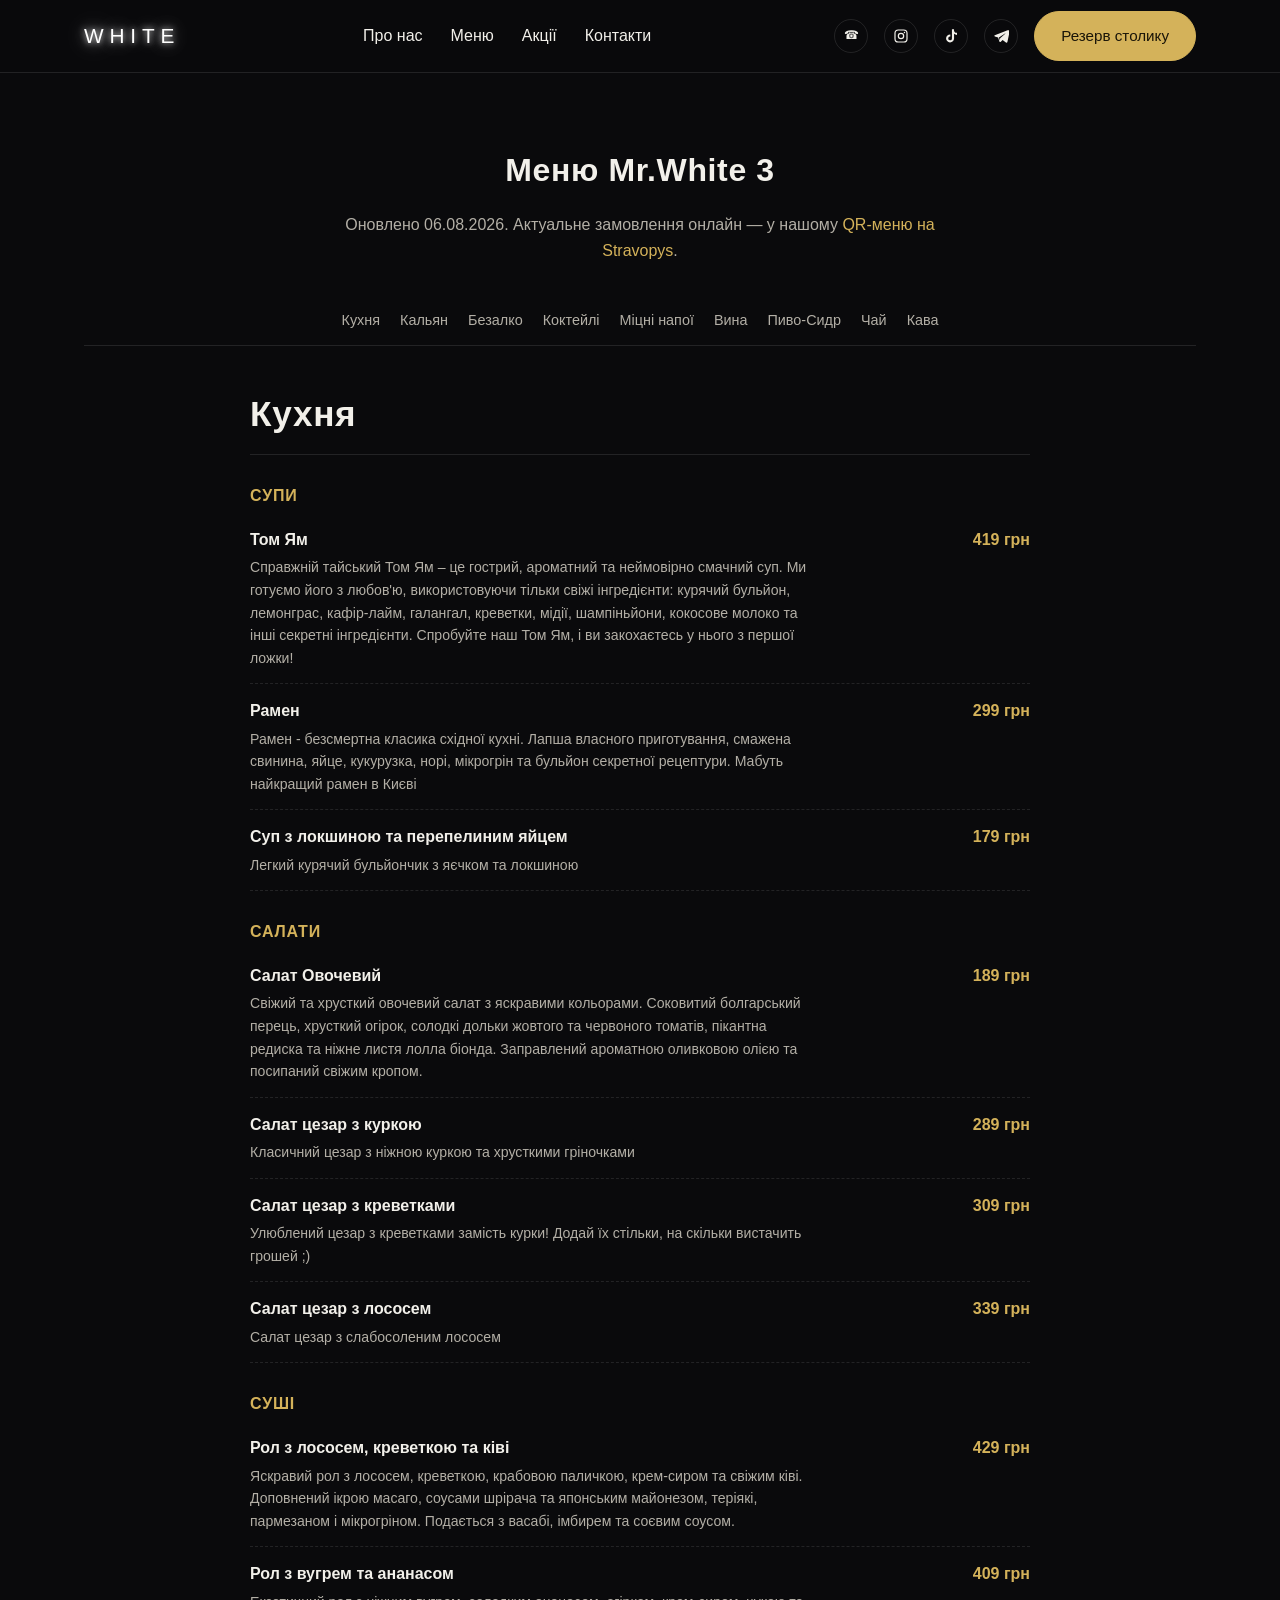
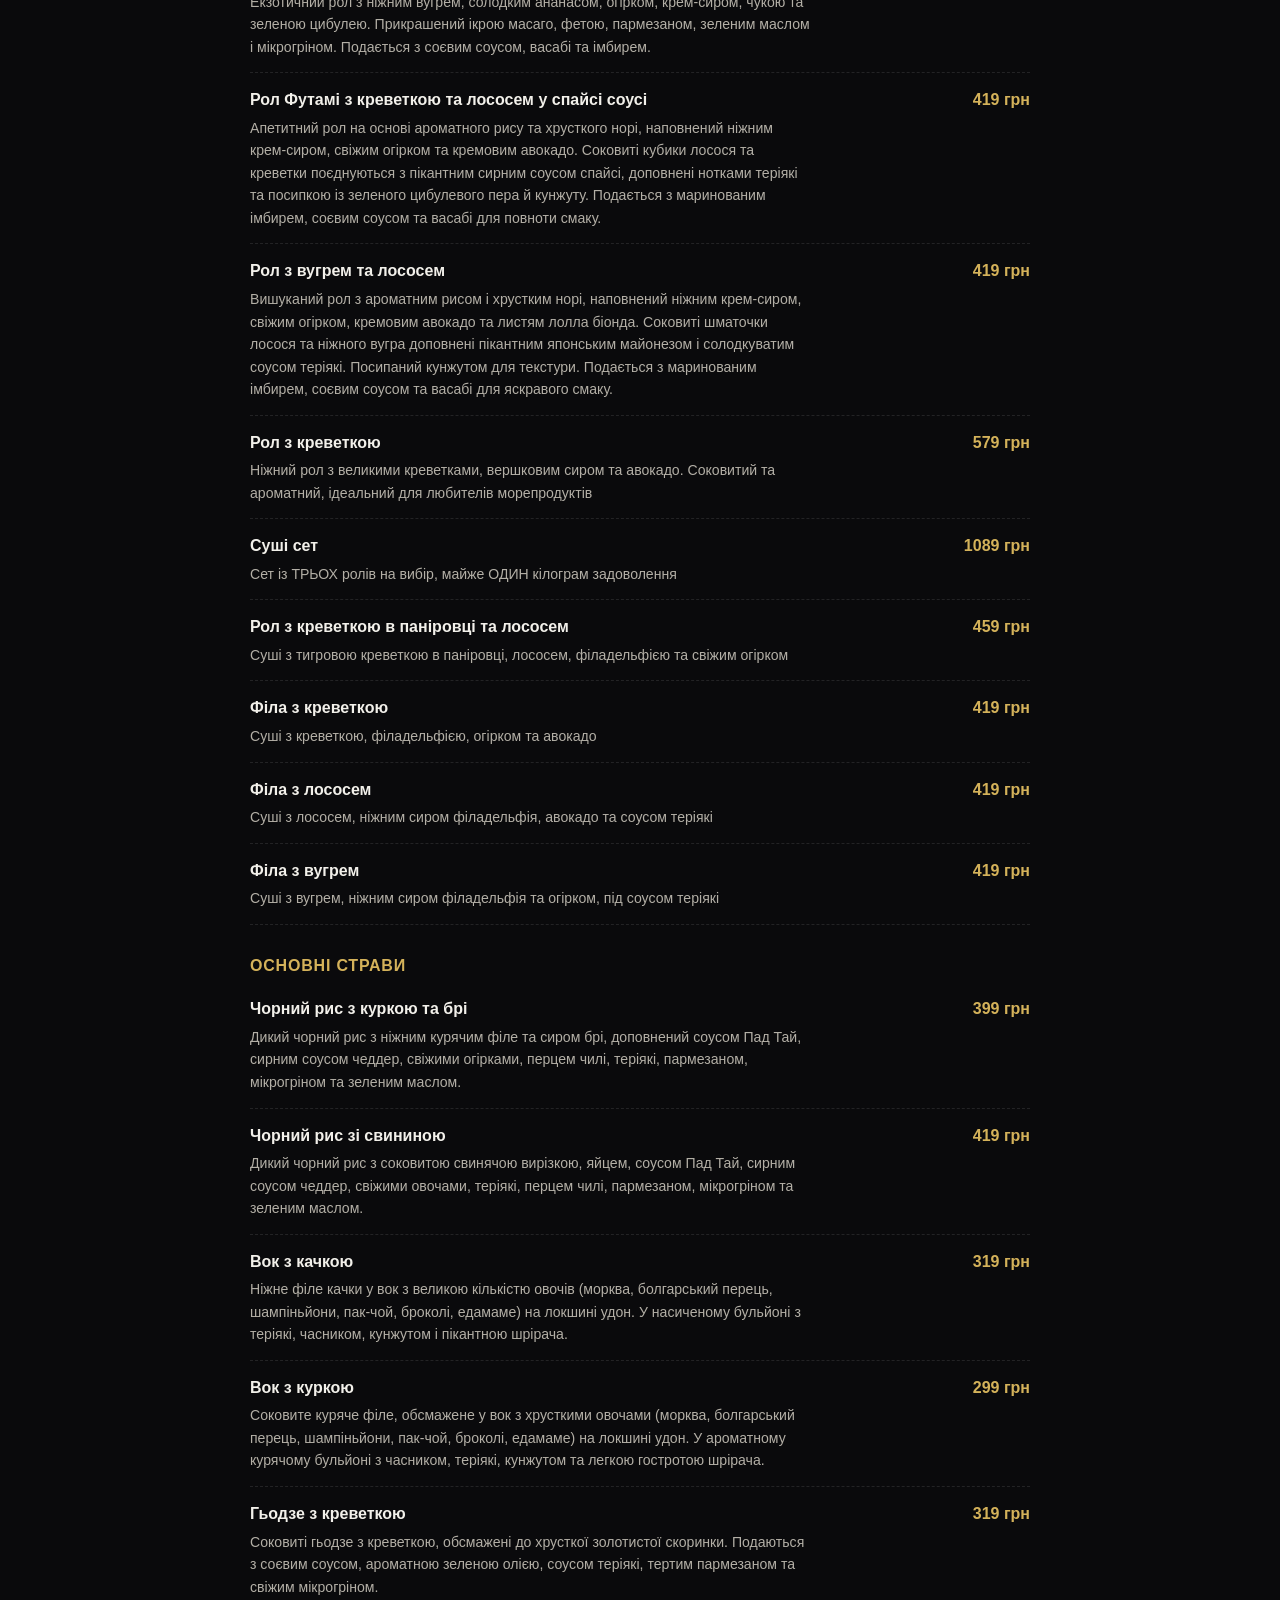
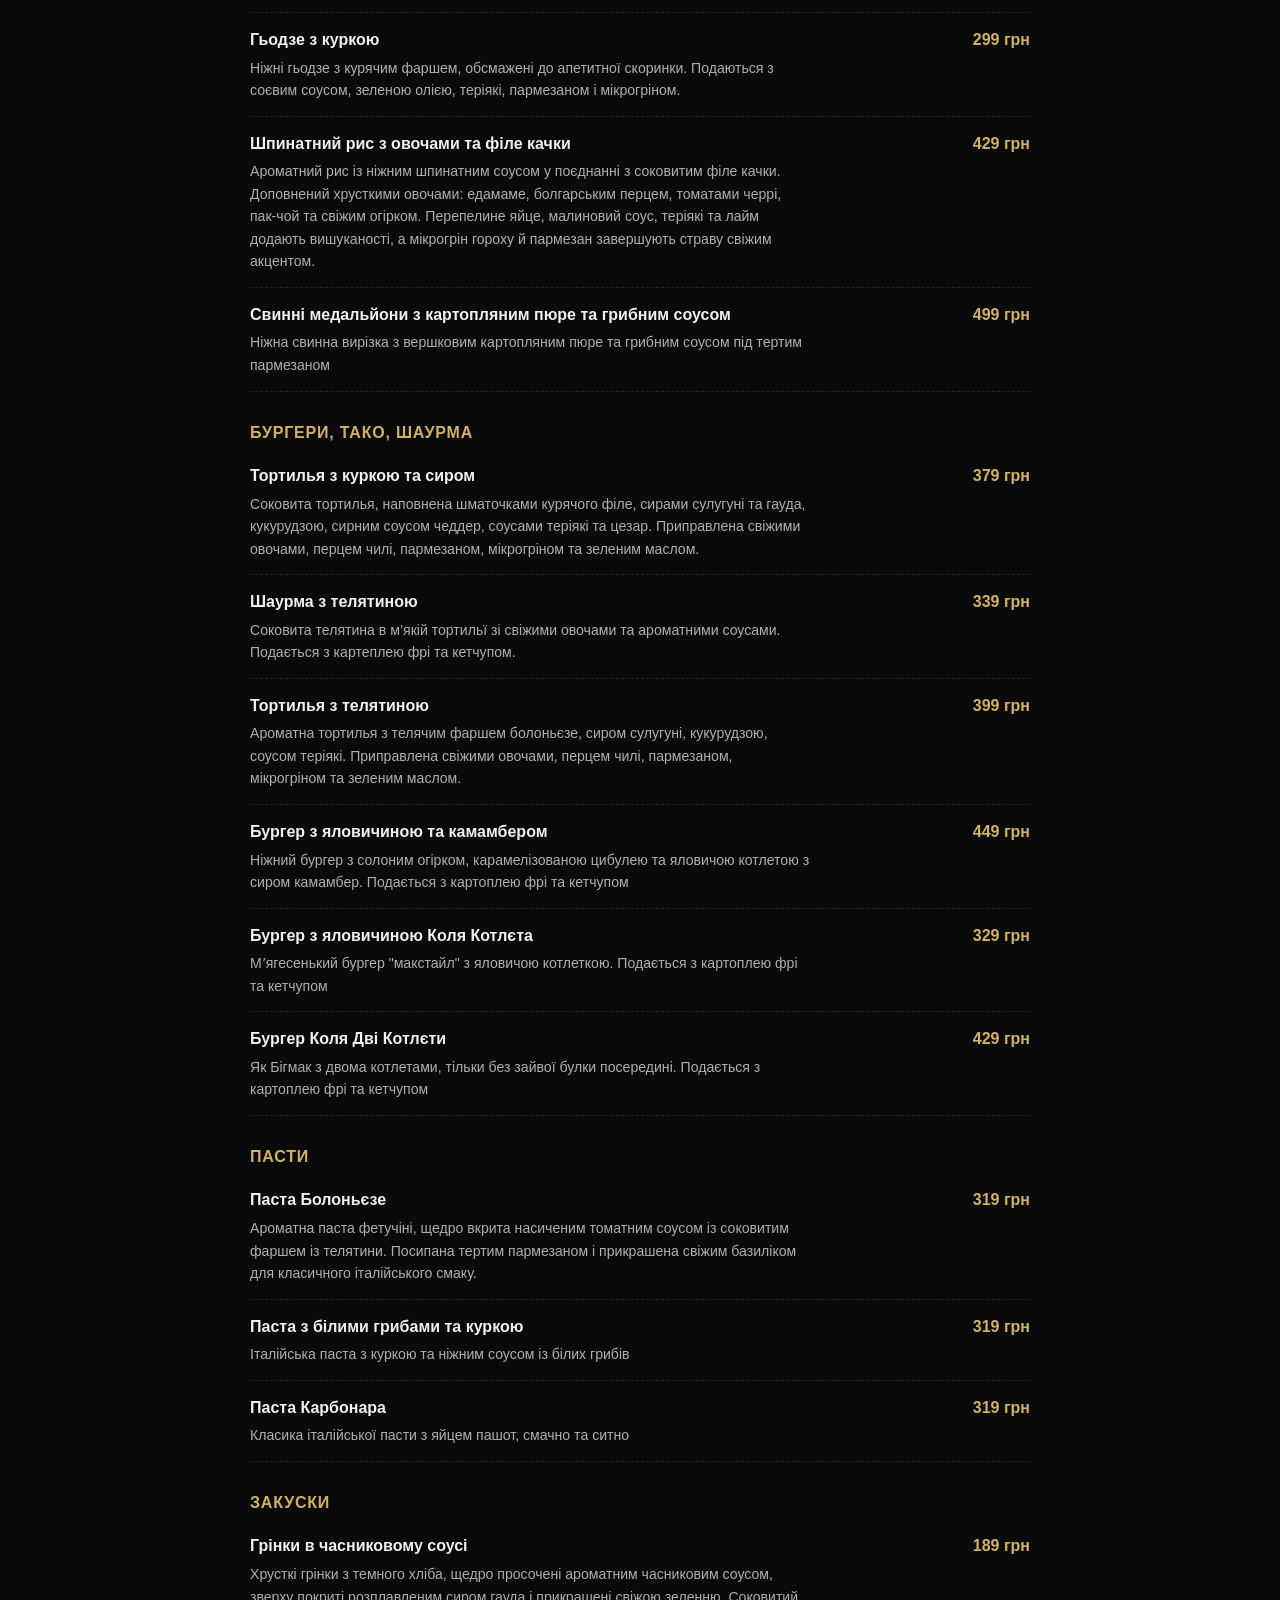
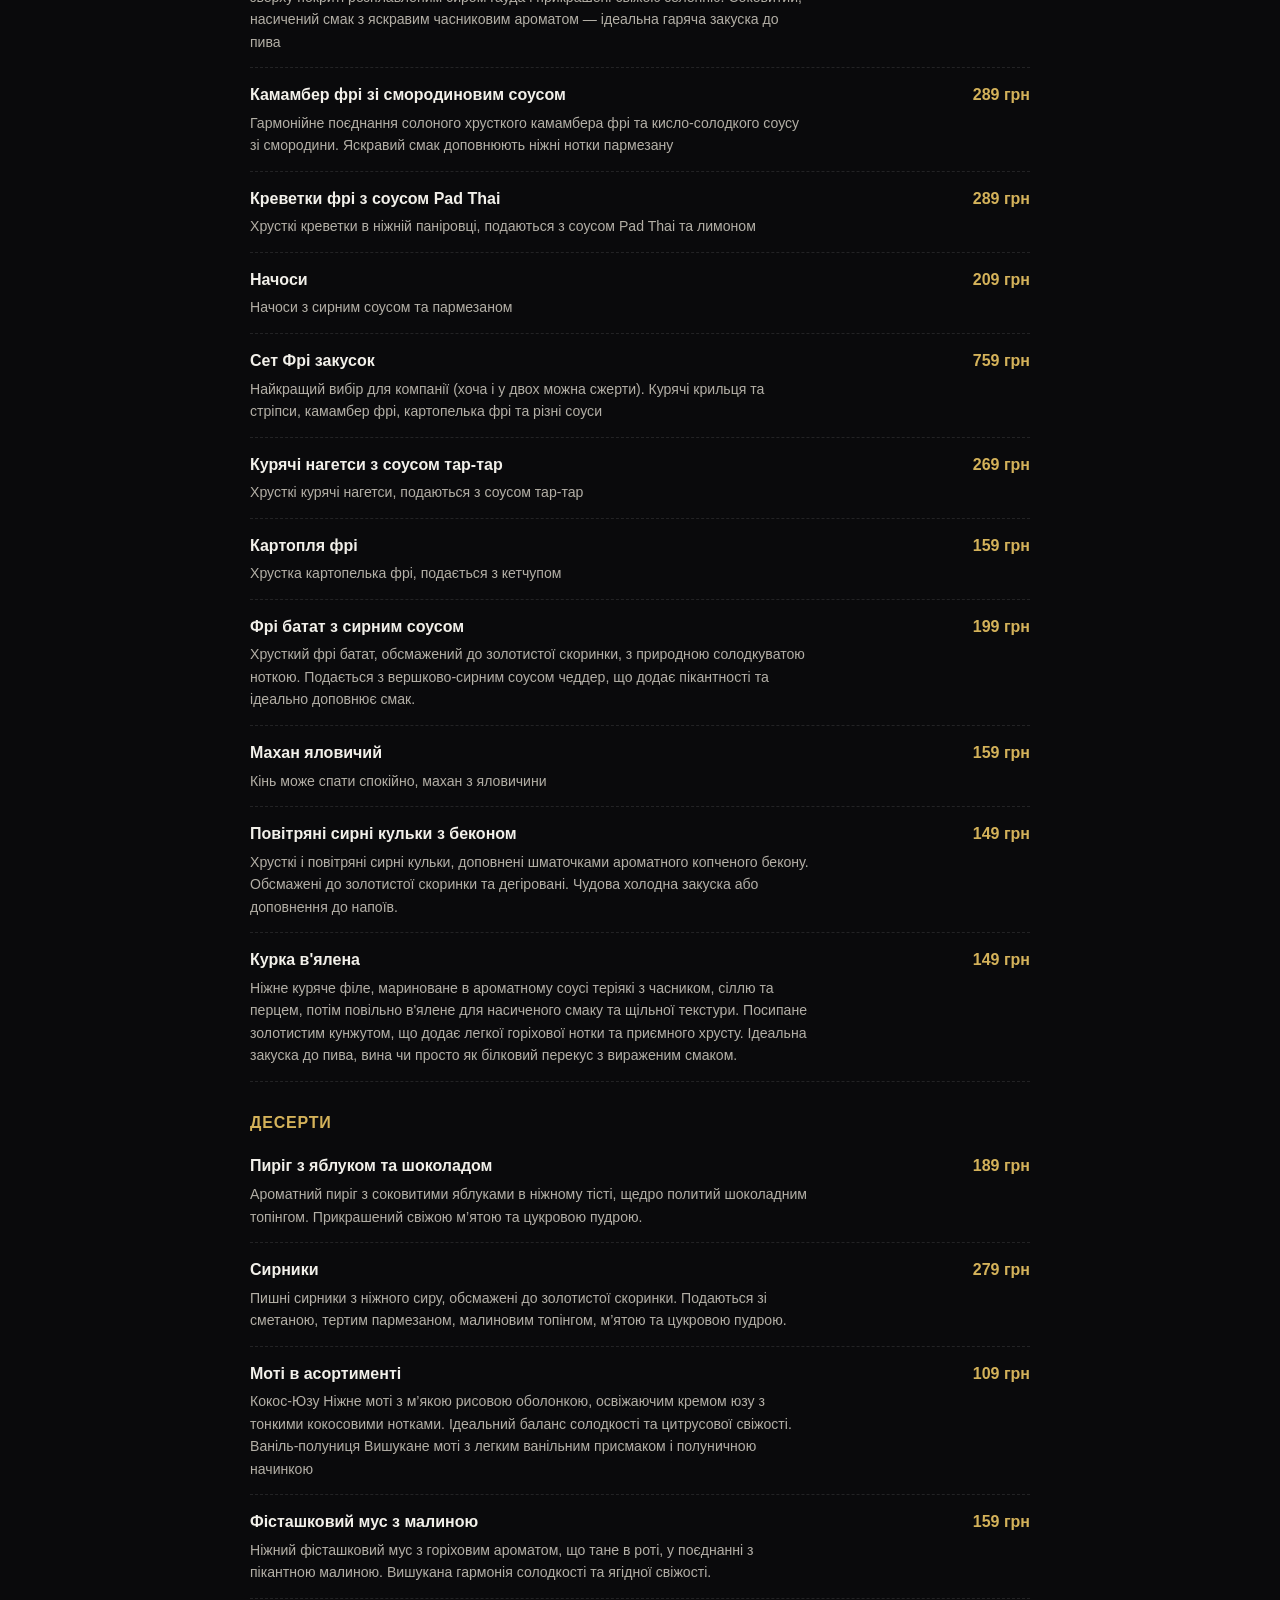
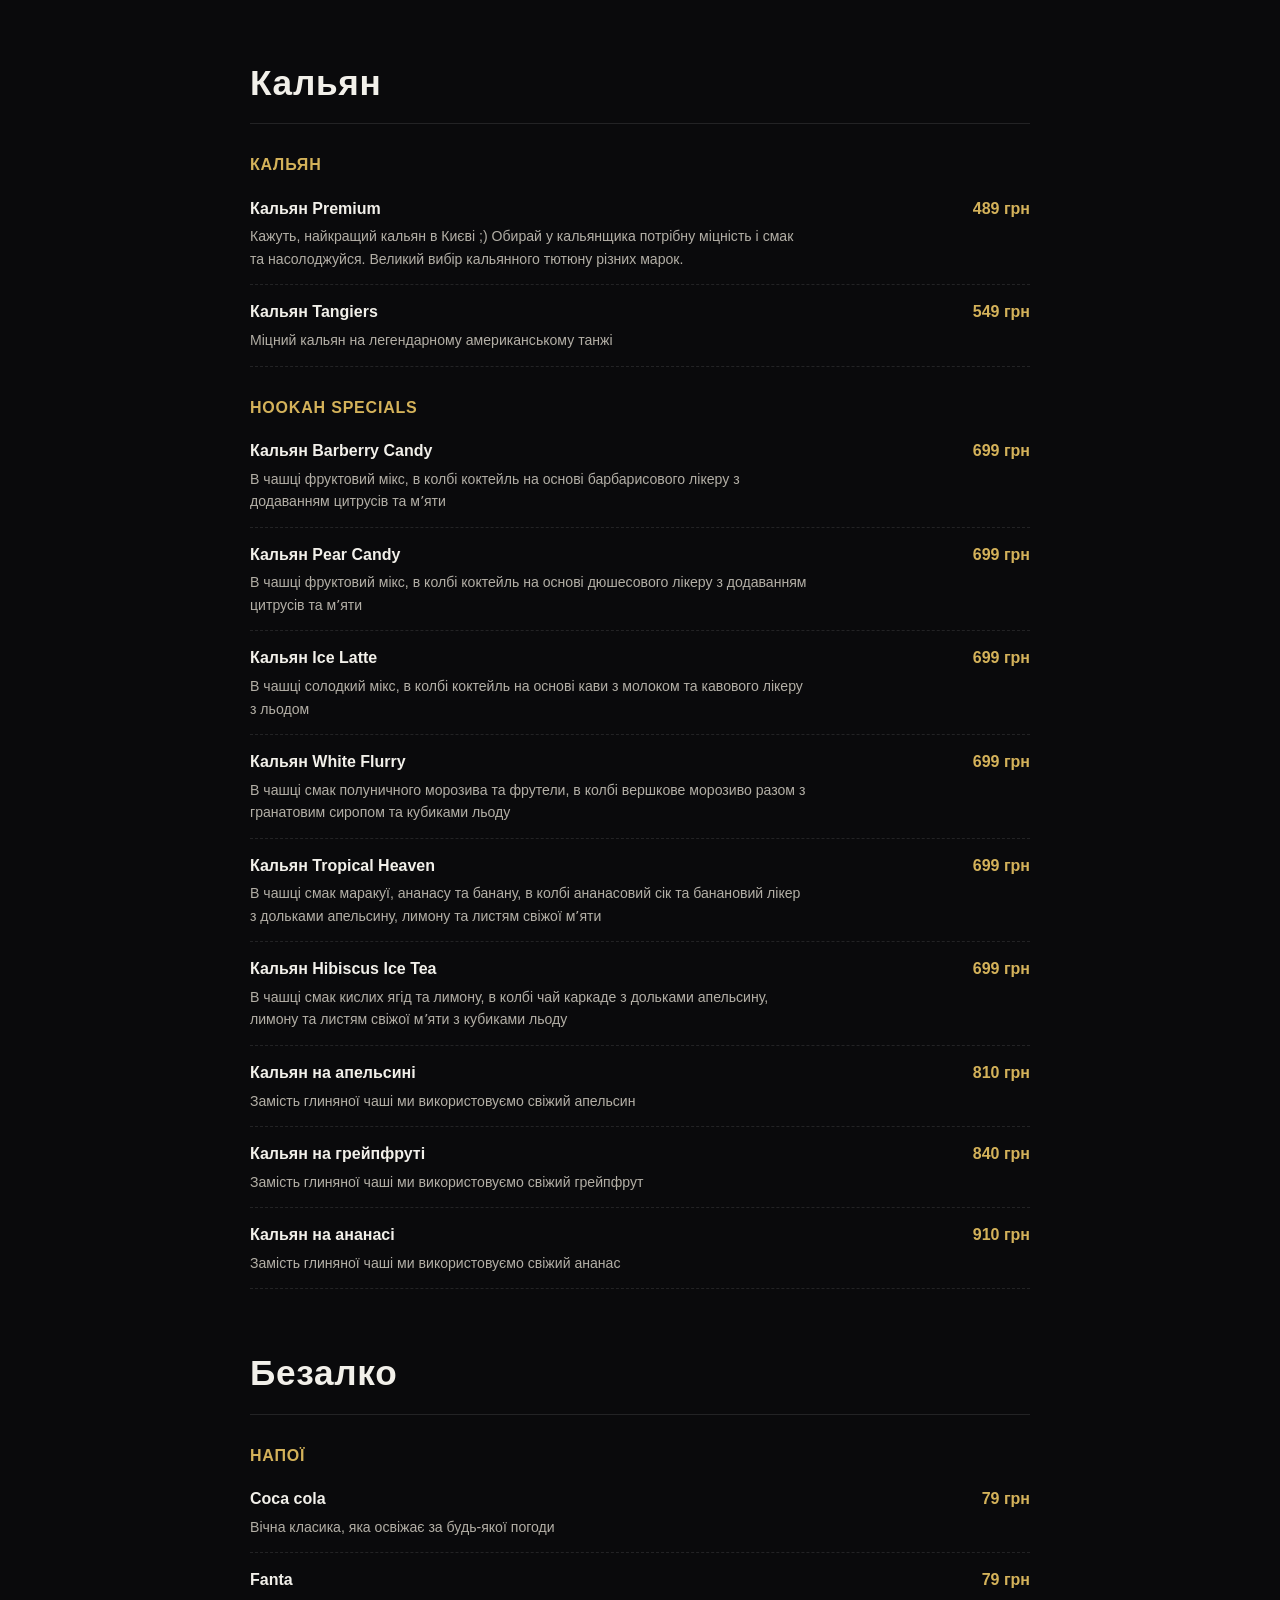
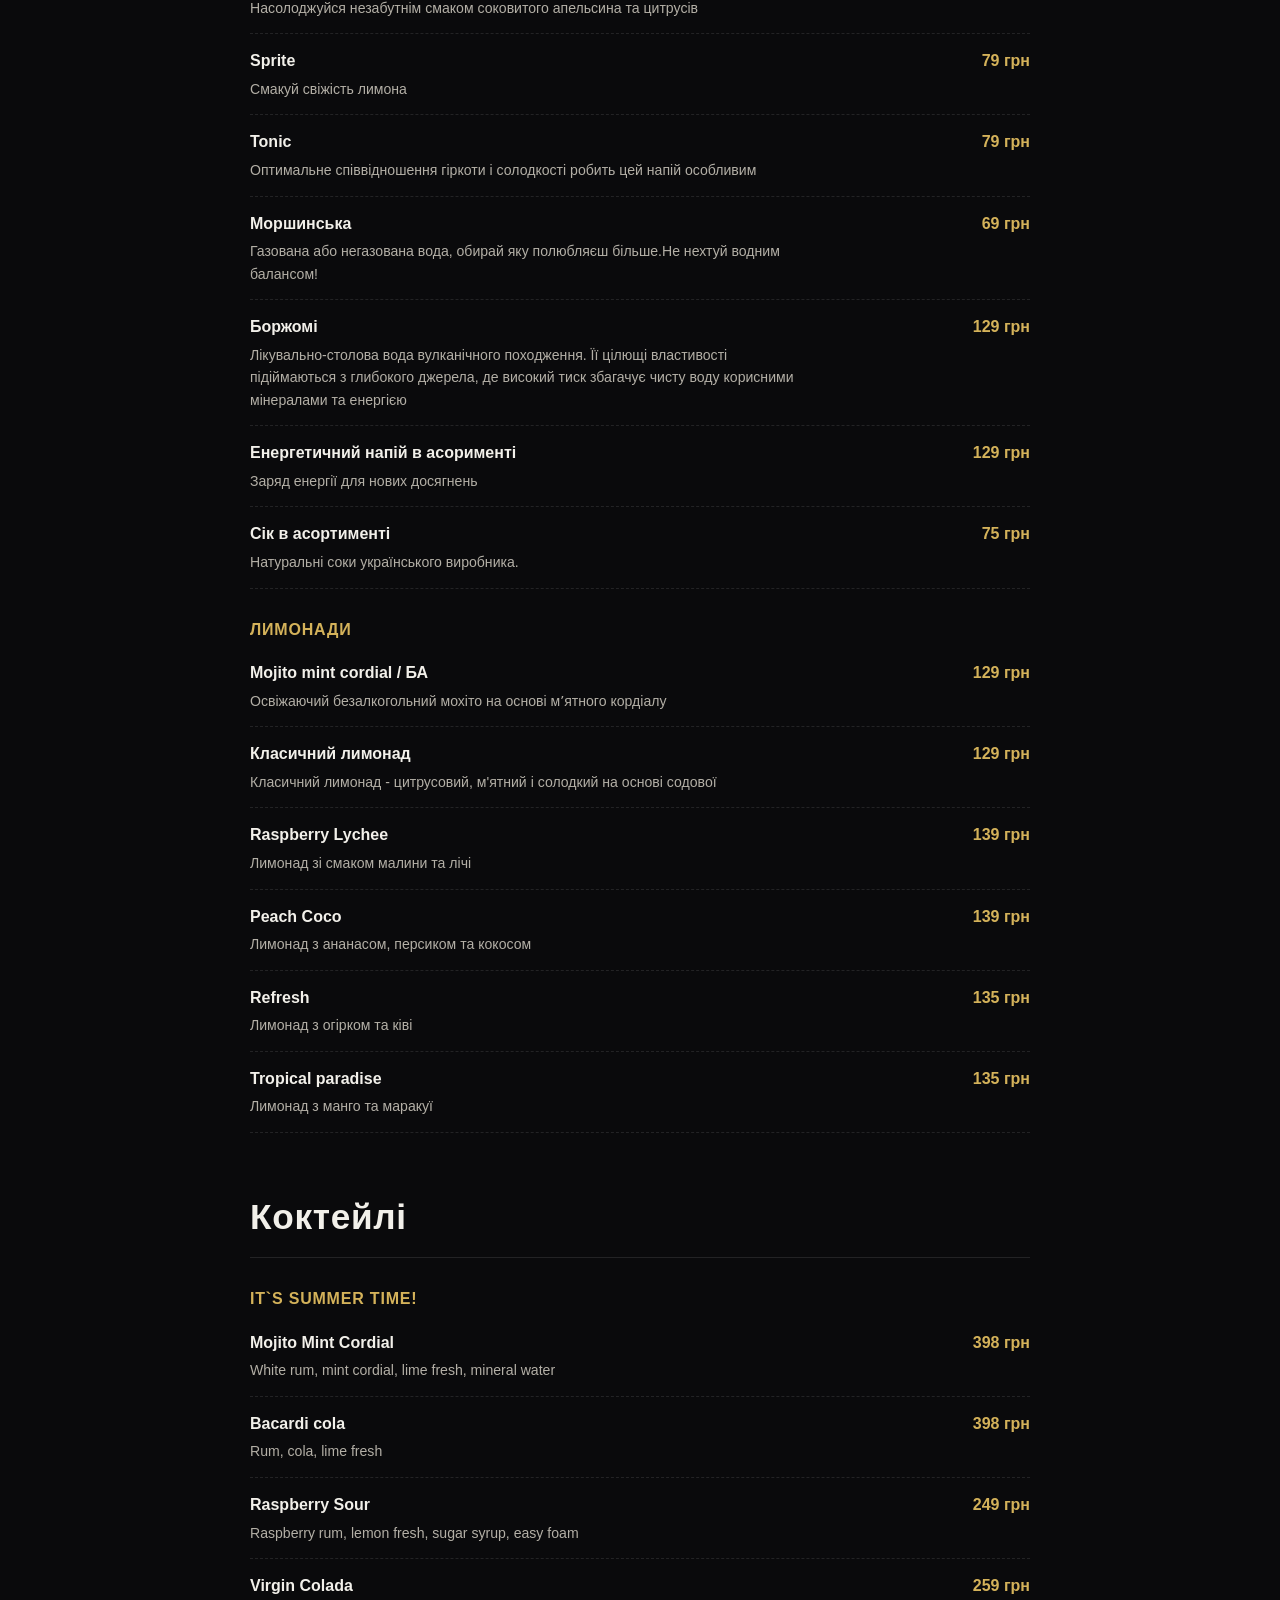
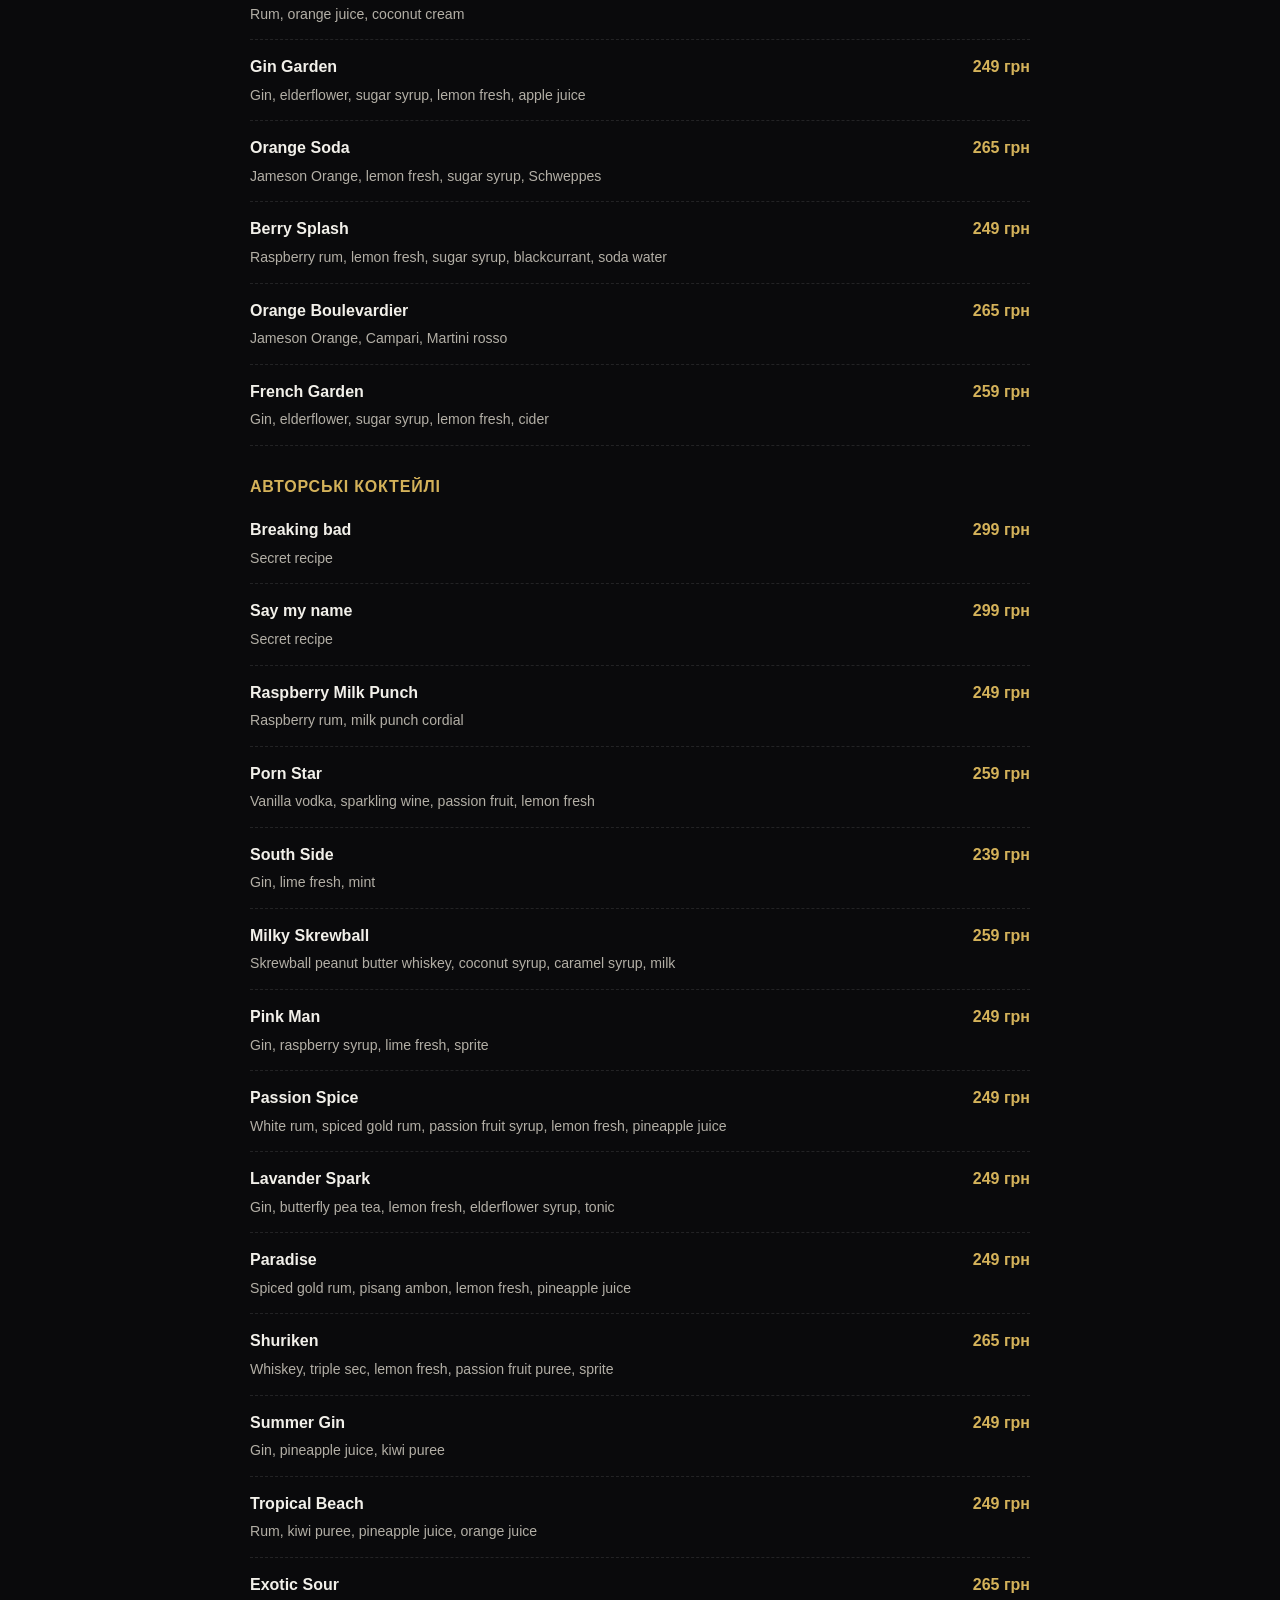
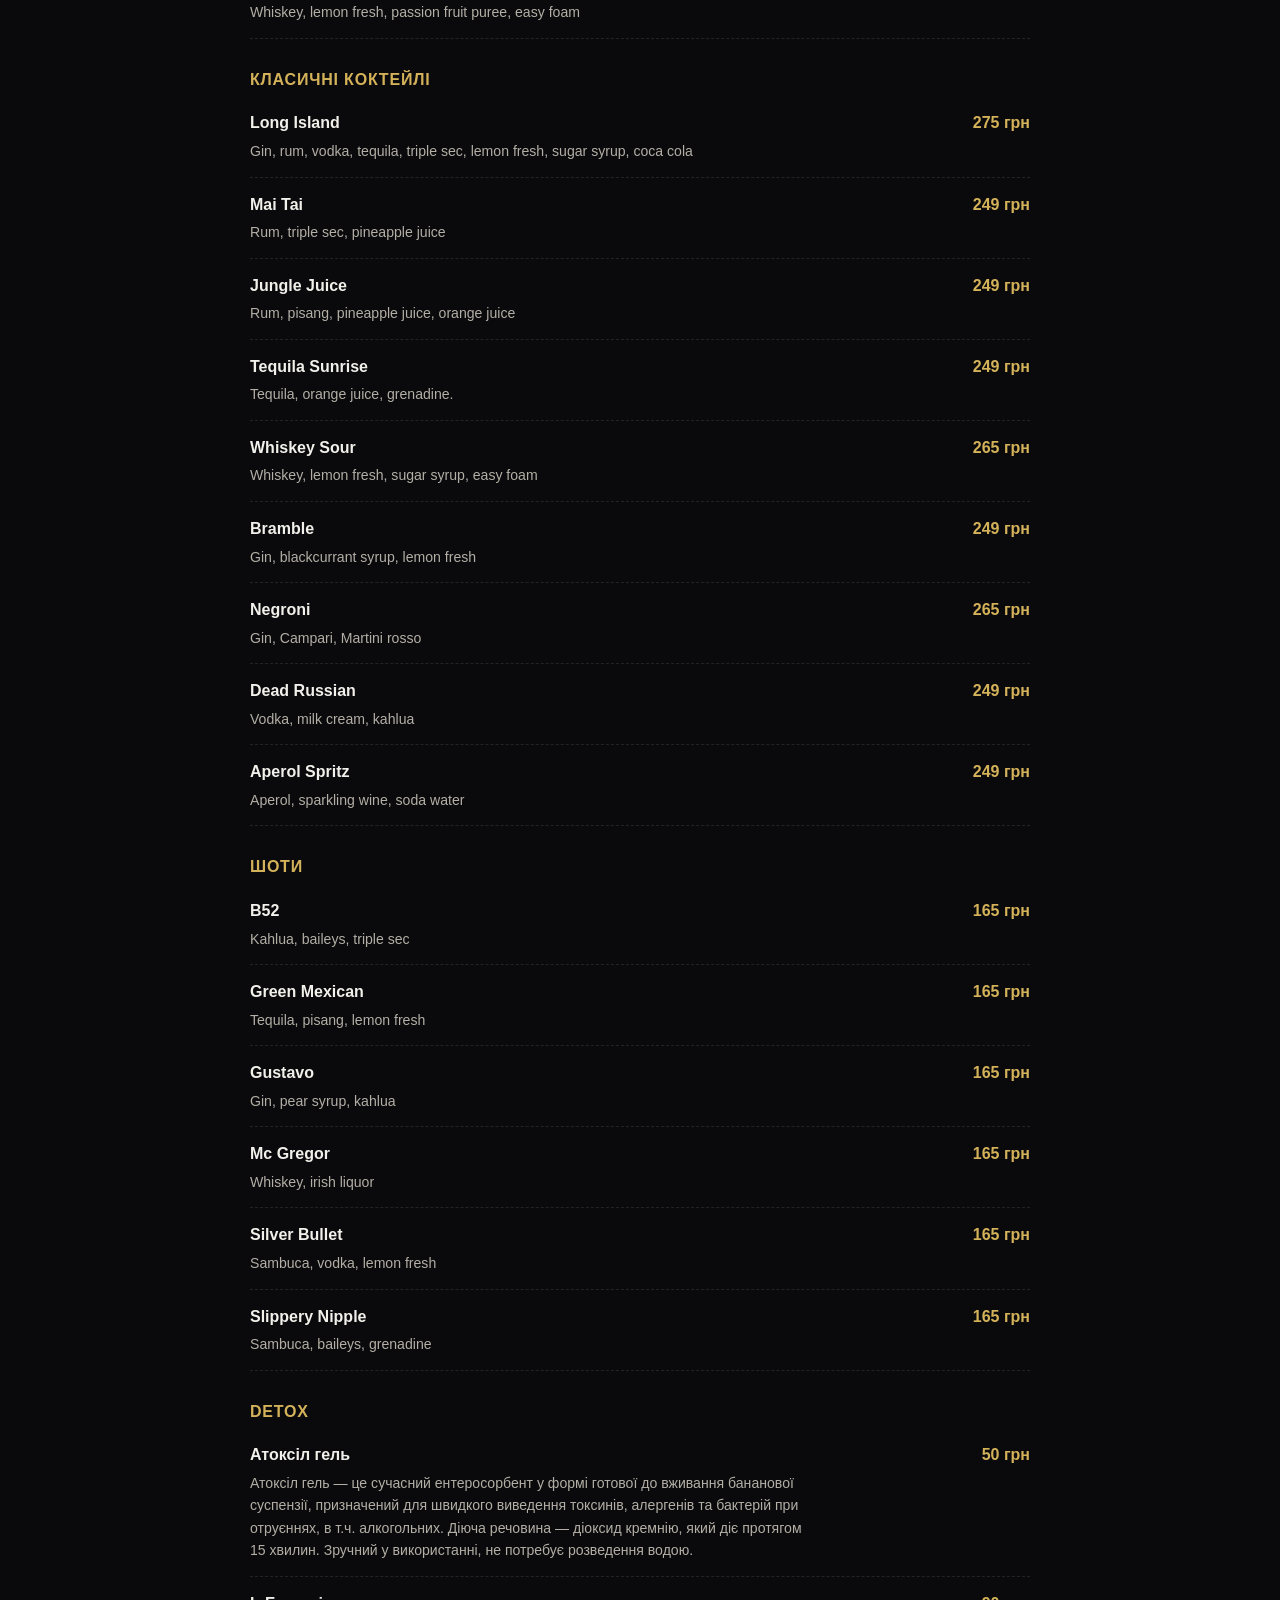
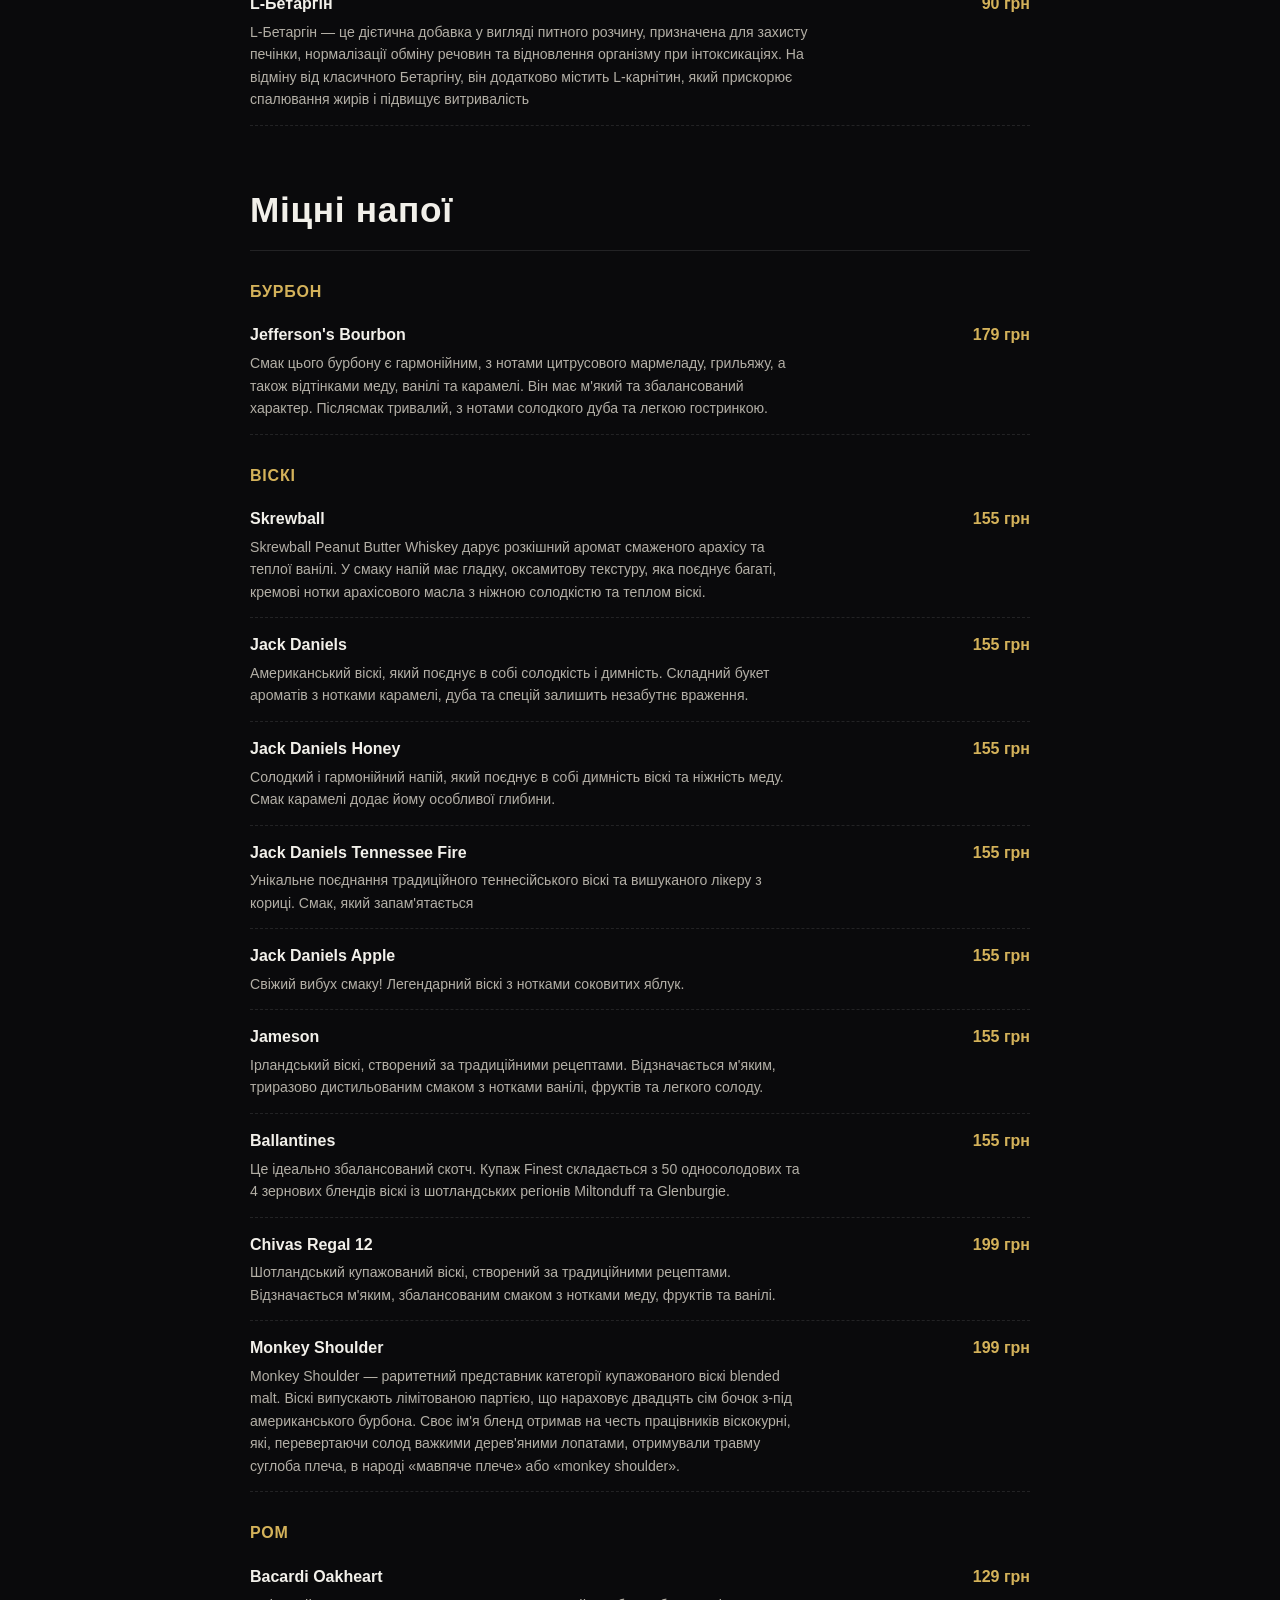
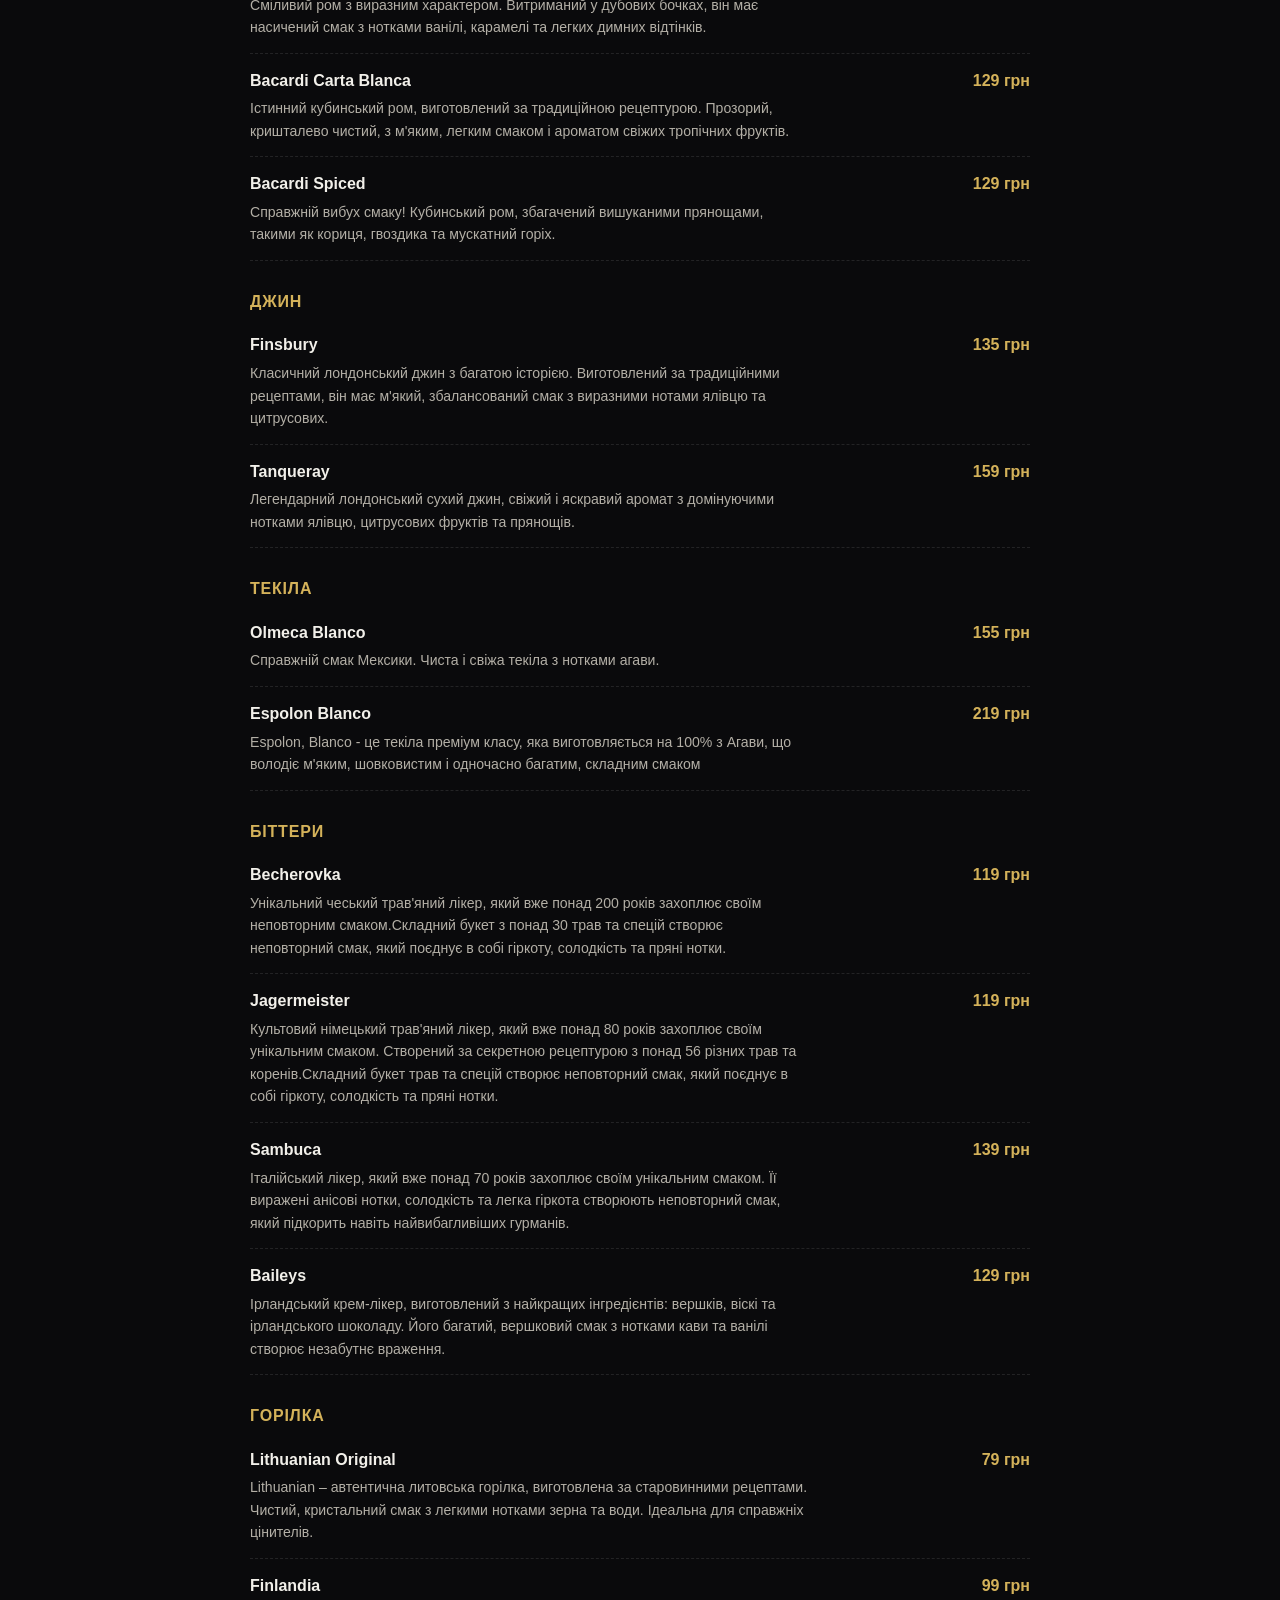
==== commit a678eee8: "Show update date as DD.MM.YYYY on pages, keep ISO format in sitemap.xml" ====
--- a/menu.html
+++ b/menu.html
@@ -4,13 +4,13 @@
 <meta charset="UTF-8">
 <meta name="viewport" content="width=device-width, initial-scale=1">
 <title>Меню — Кальян-бар Mr.White 3 | Київ</title>
-<meta name="description" content="Повне меню кальян-бару Mr.White 3 у Києві: кальяни, коктейлі, кухня, напої та ціни. Оновлено 2026-08-06.">
+<meta name="description" content="Повне меню кальян-бару Mr.White 3 у Києві: кальяни, коктейлі, кухня, напої та ціни. Оновлено 06.08.2026.">
 <link rel="canonical" href="https://mrwhite3.com.ua/menu.html">
 
 <meta property="og:type" content="website">
 <meta property="og:url" content="https://mrwhite3.com.ua/menu.html">
 <meta property="og:title" content="Меню — Кальян-бар Mr.White 3">
-<meta property="og:description" content="Кальяни, коктейлі, кухня та напої в Mr.White 3. Оновлено 2026-08-06.">
+<meta property="og:description" content="Кальяни, коктейлі, кухня та напої в Mr.White 3. Оновлено 06.08.2026.">
 <meta property="og:image" content="https://mrwhite3.com.ua/assets/img/lounge.webp">
 <meta property="og:locale" content="uk_UA">
 
@@ -63,7 +63,7 @@
 <main class="section menu-page">
   <div class="container">
     <h1>Меню Mr.White 3</h1>
-    <p class="menu-updated">Оновлено 2026-08-06. Актуальне замовлення онлайн — у нашому
+    <p class="menu-updated">Оновлено 06.08.2026. Актуальне замовлення онлайн — у нашому
       <a href="https://stravopys.com/mrwhite-3" target="_blank" rel="noopener">QR-меню на Stravopys</a>.</p>
 
     <nav class="menu-jump"><ul><li><a href="#cat-food">Кухня</a></li><li><a href="#cat-hookah">Кальян</a></li><li><a href="#cat-bezalko">Безалко</a></li><li><a href="#cat-cocktails">Коктейлі</a></li><li><a href="#cat-alco">Міцні напої</a></li><li><a href="#cat-vines">Вина</a></li><li><a href="#cat-beer">Пиво-Сидр</a></li><li><a href="#cat-tea">Чай</a></li><li><a href="#cat-kava">Кава</a></li></ul></nav>
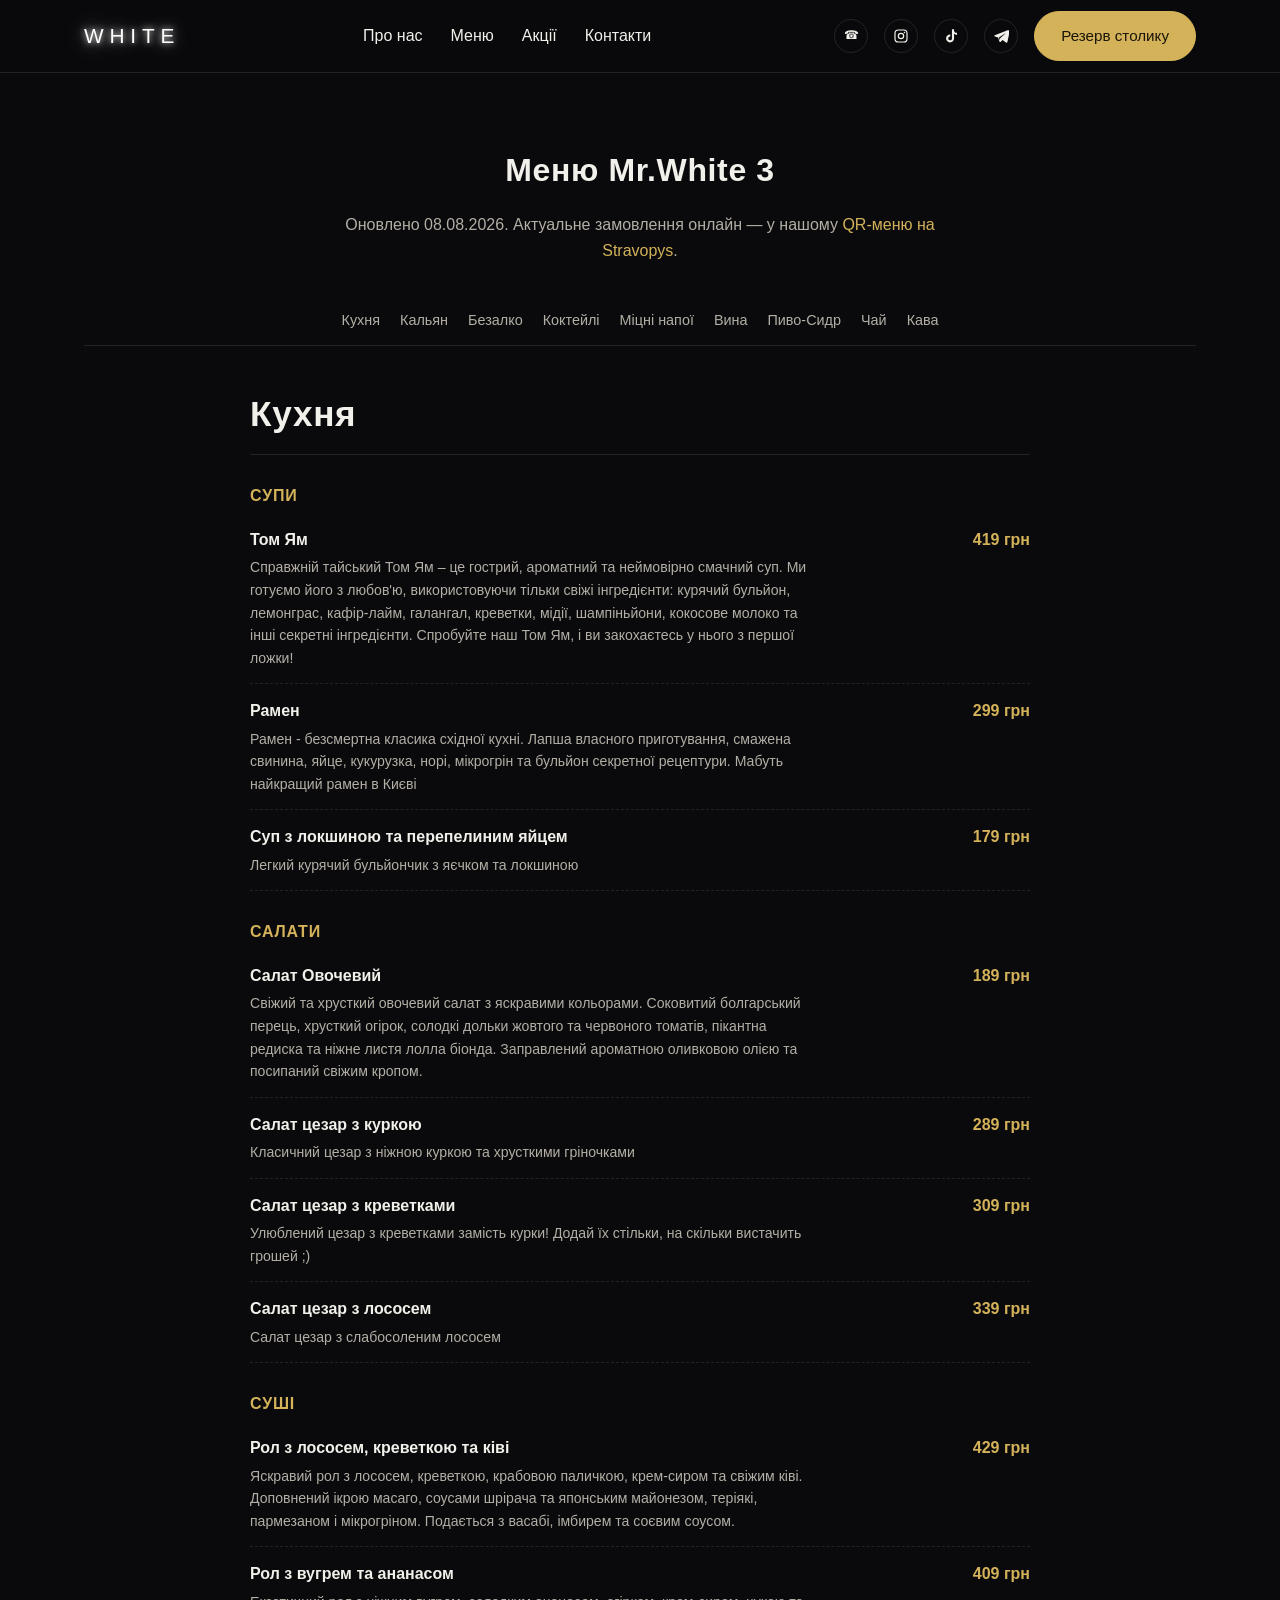
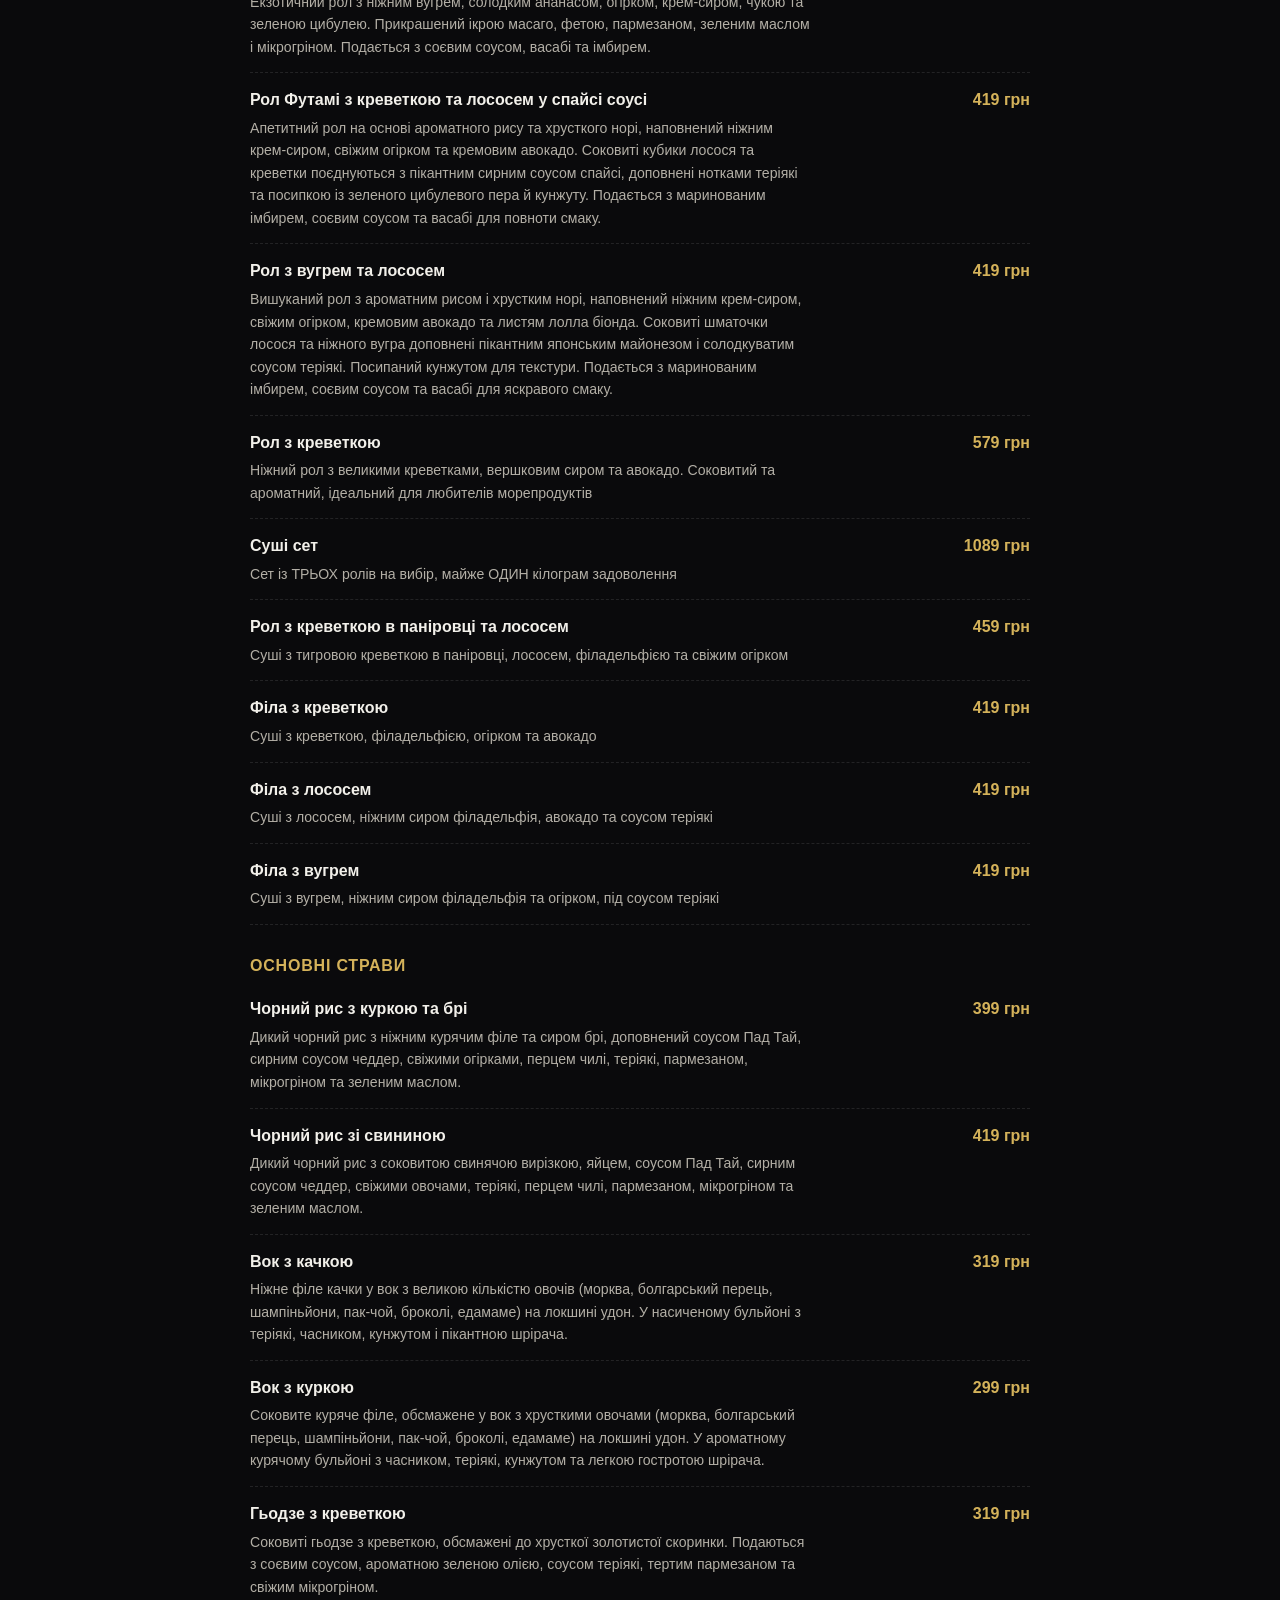
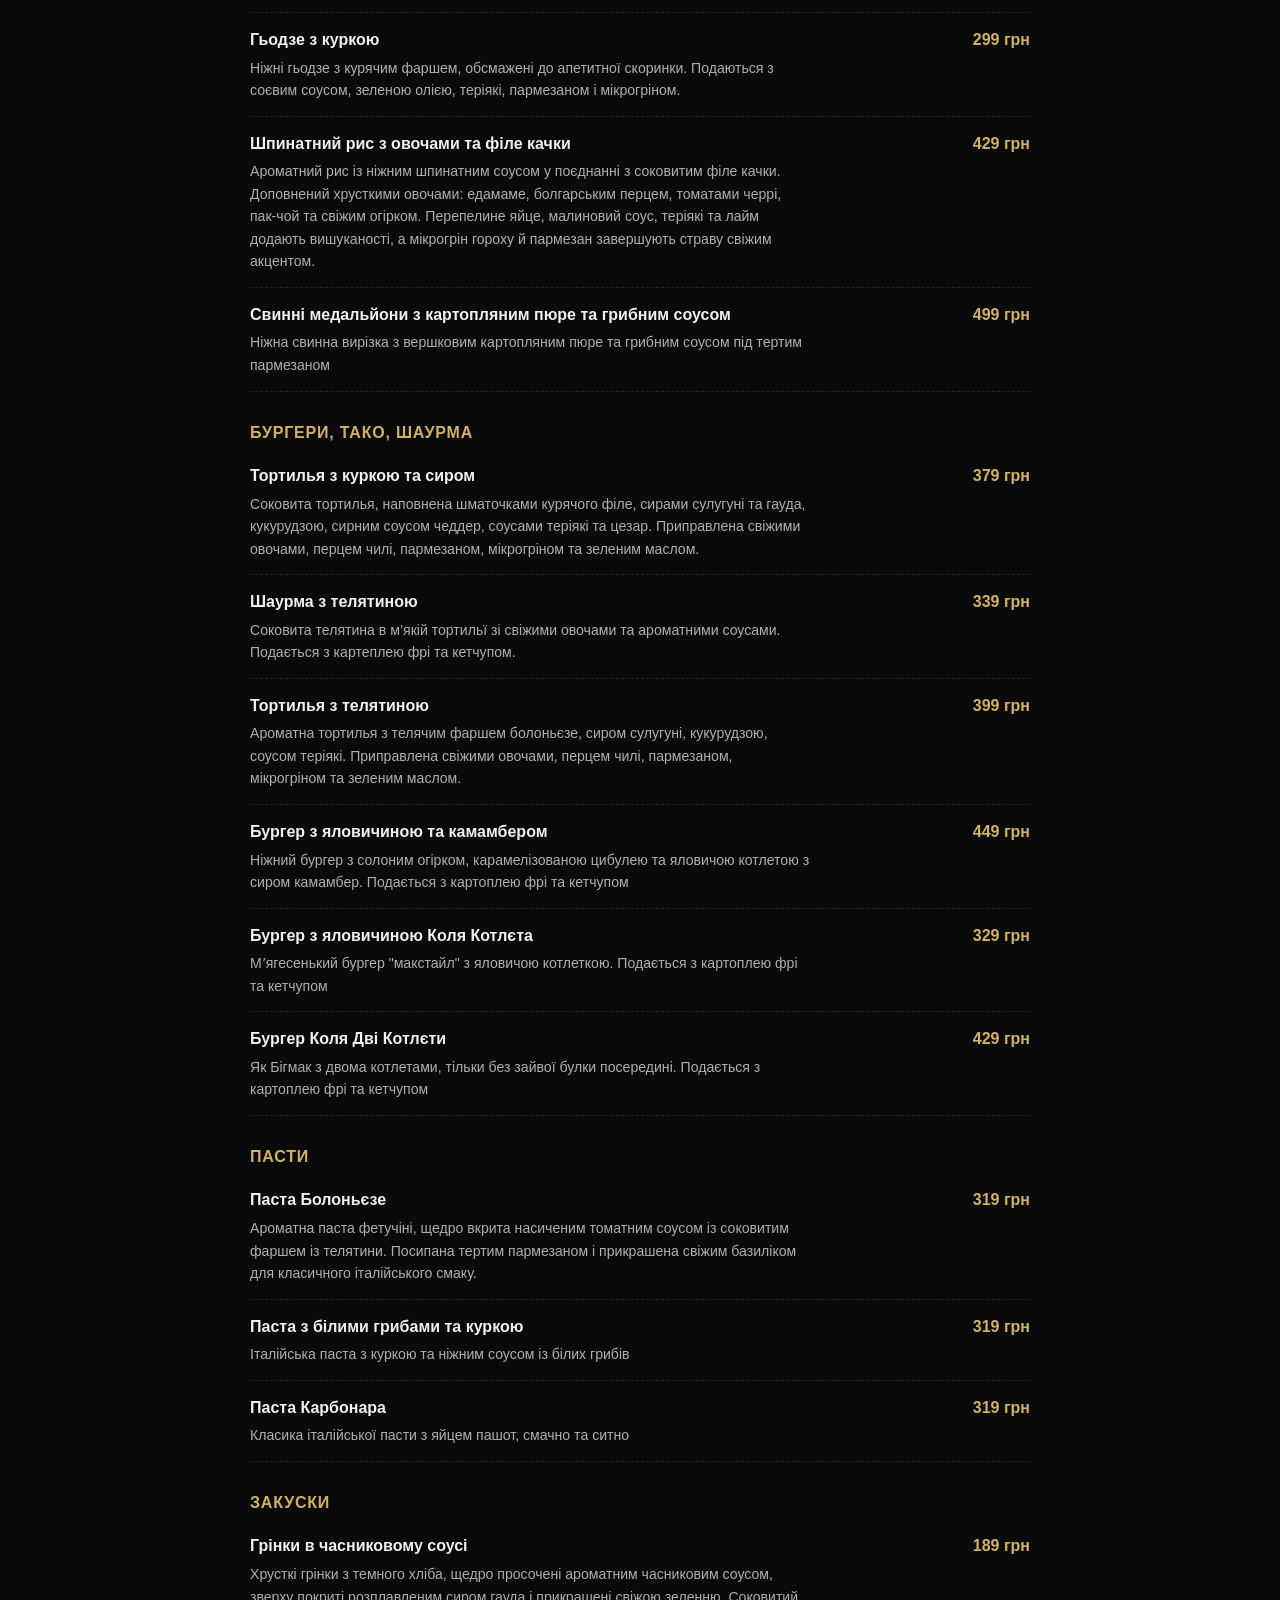
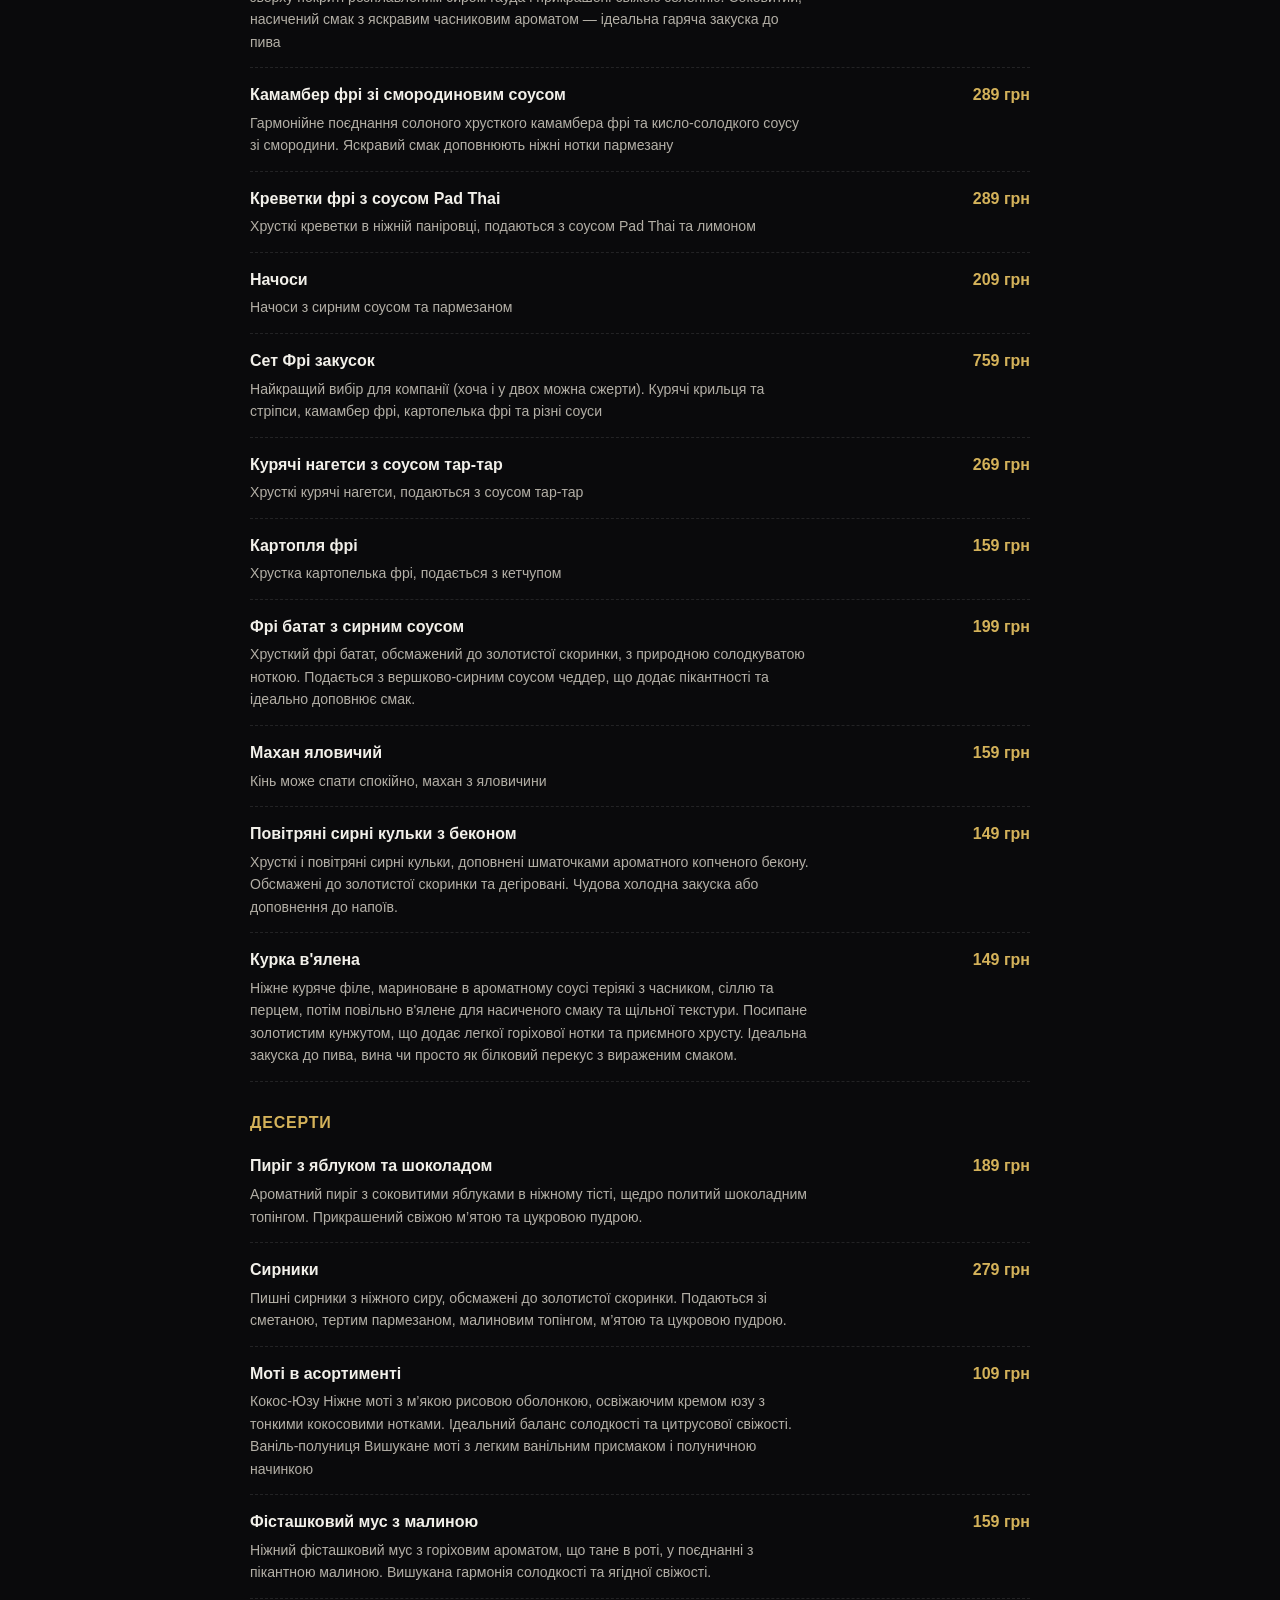
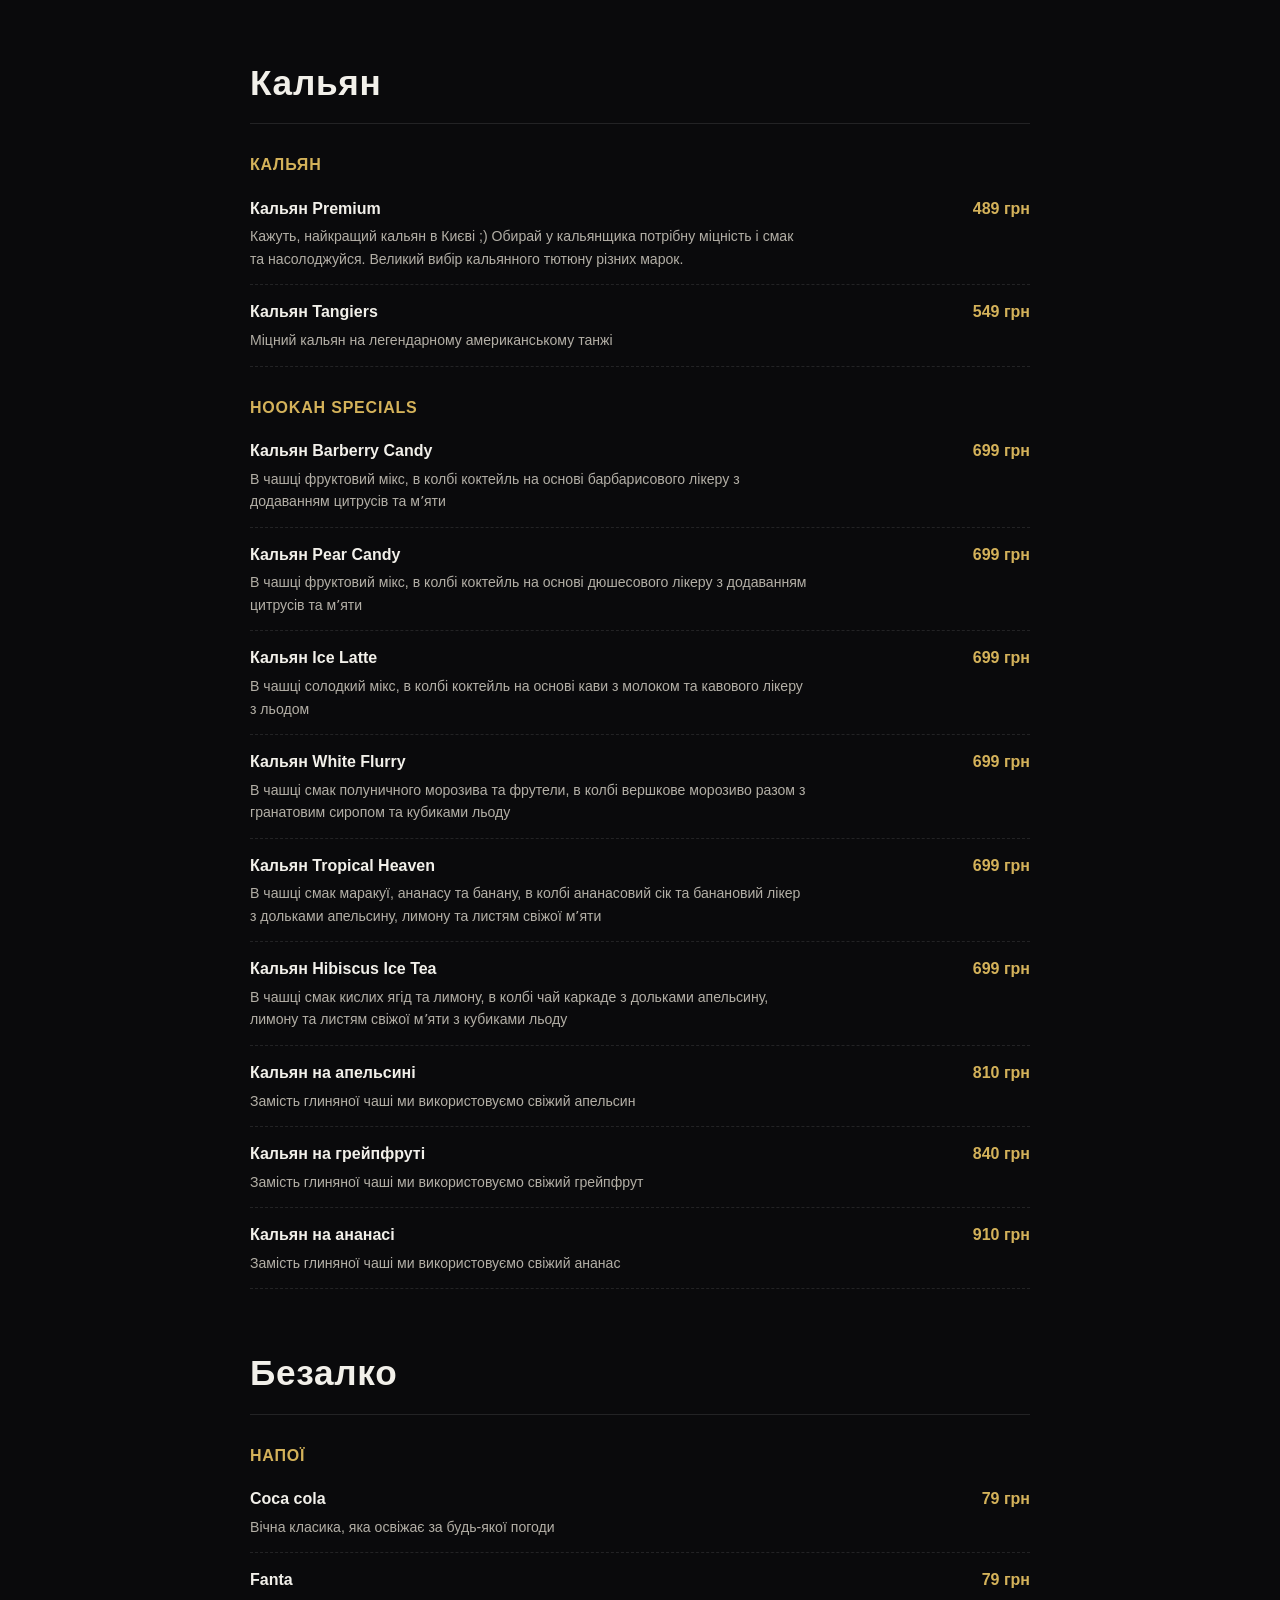
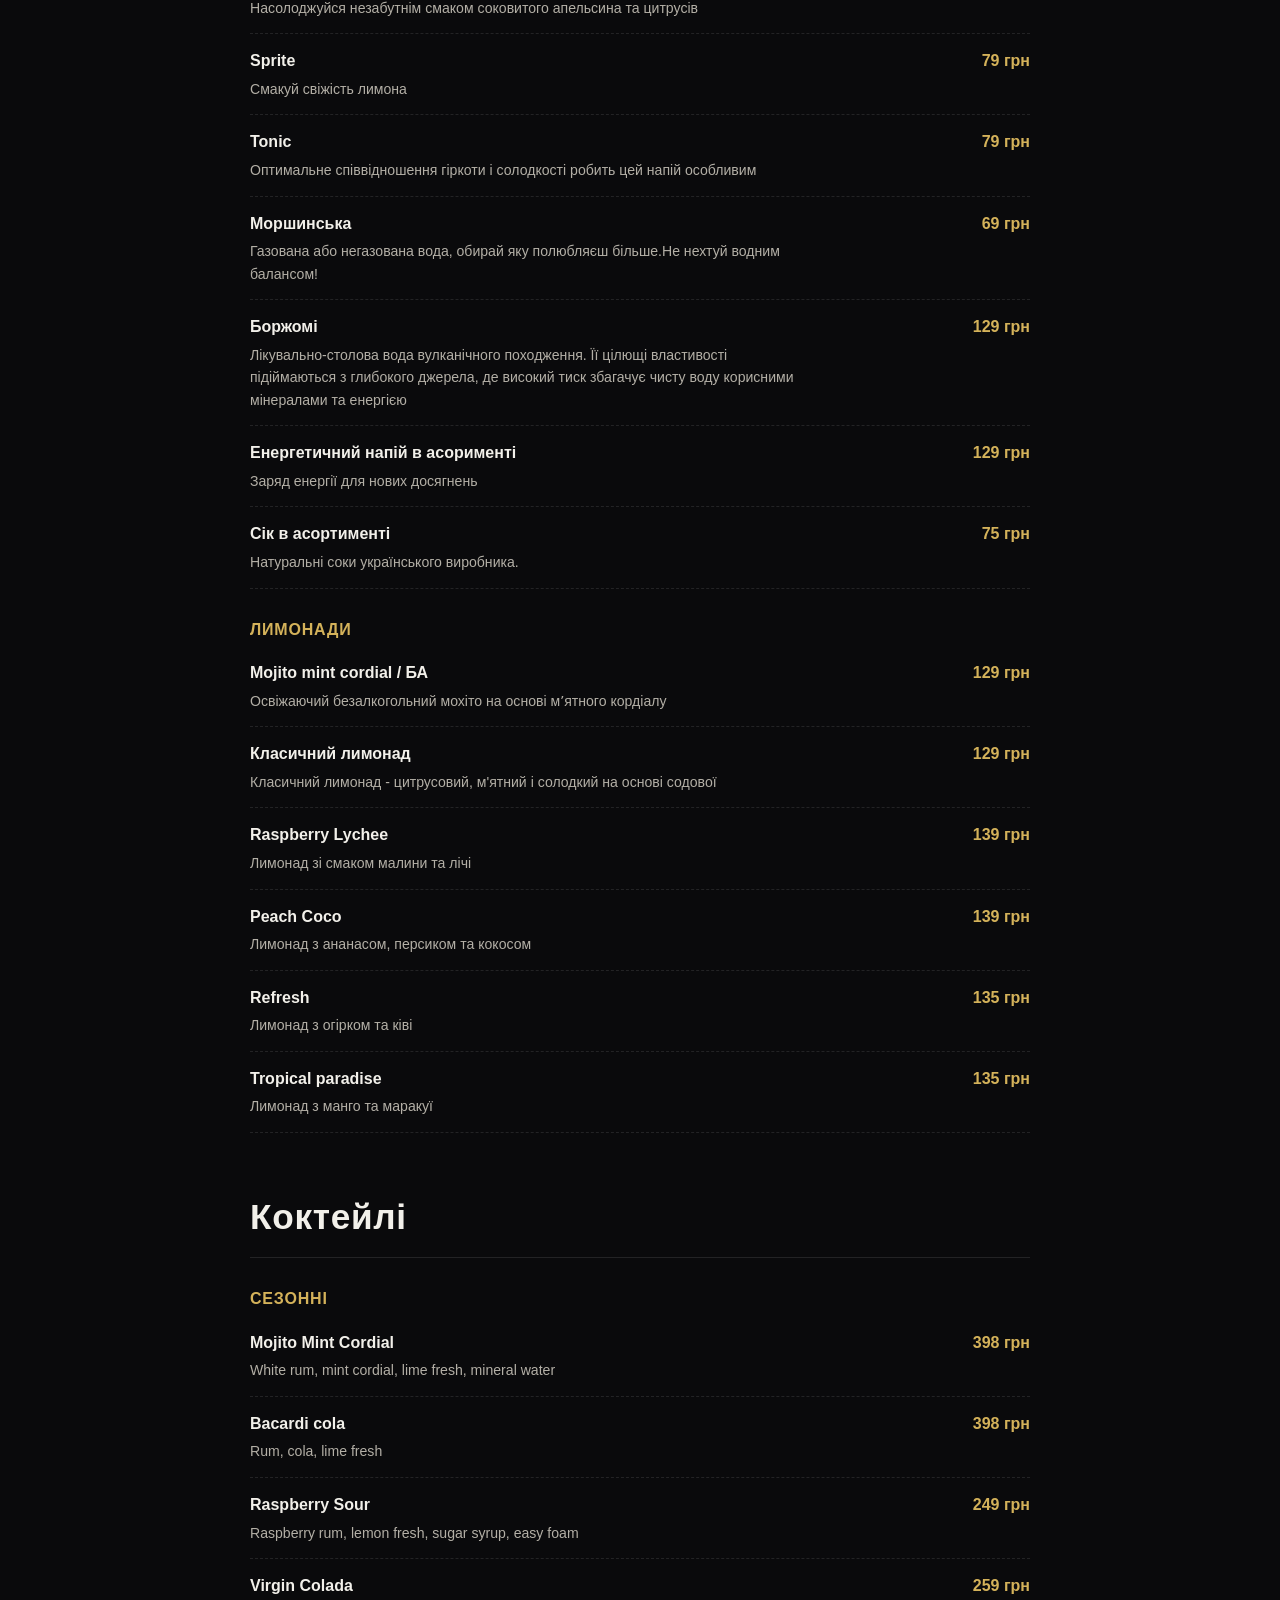
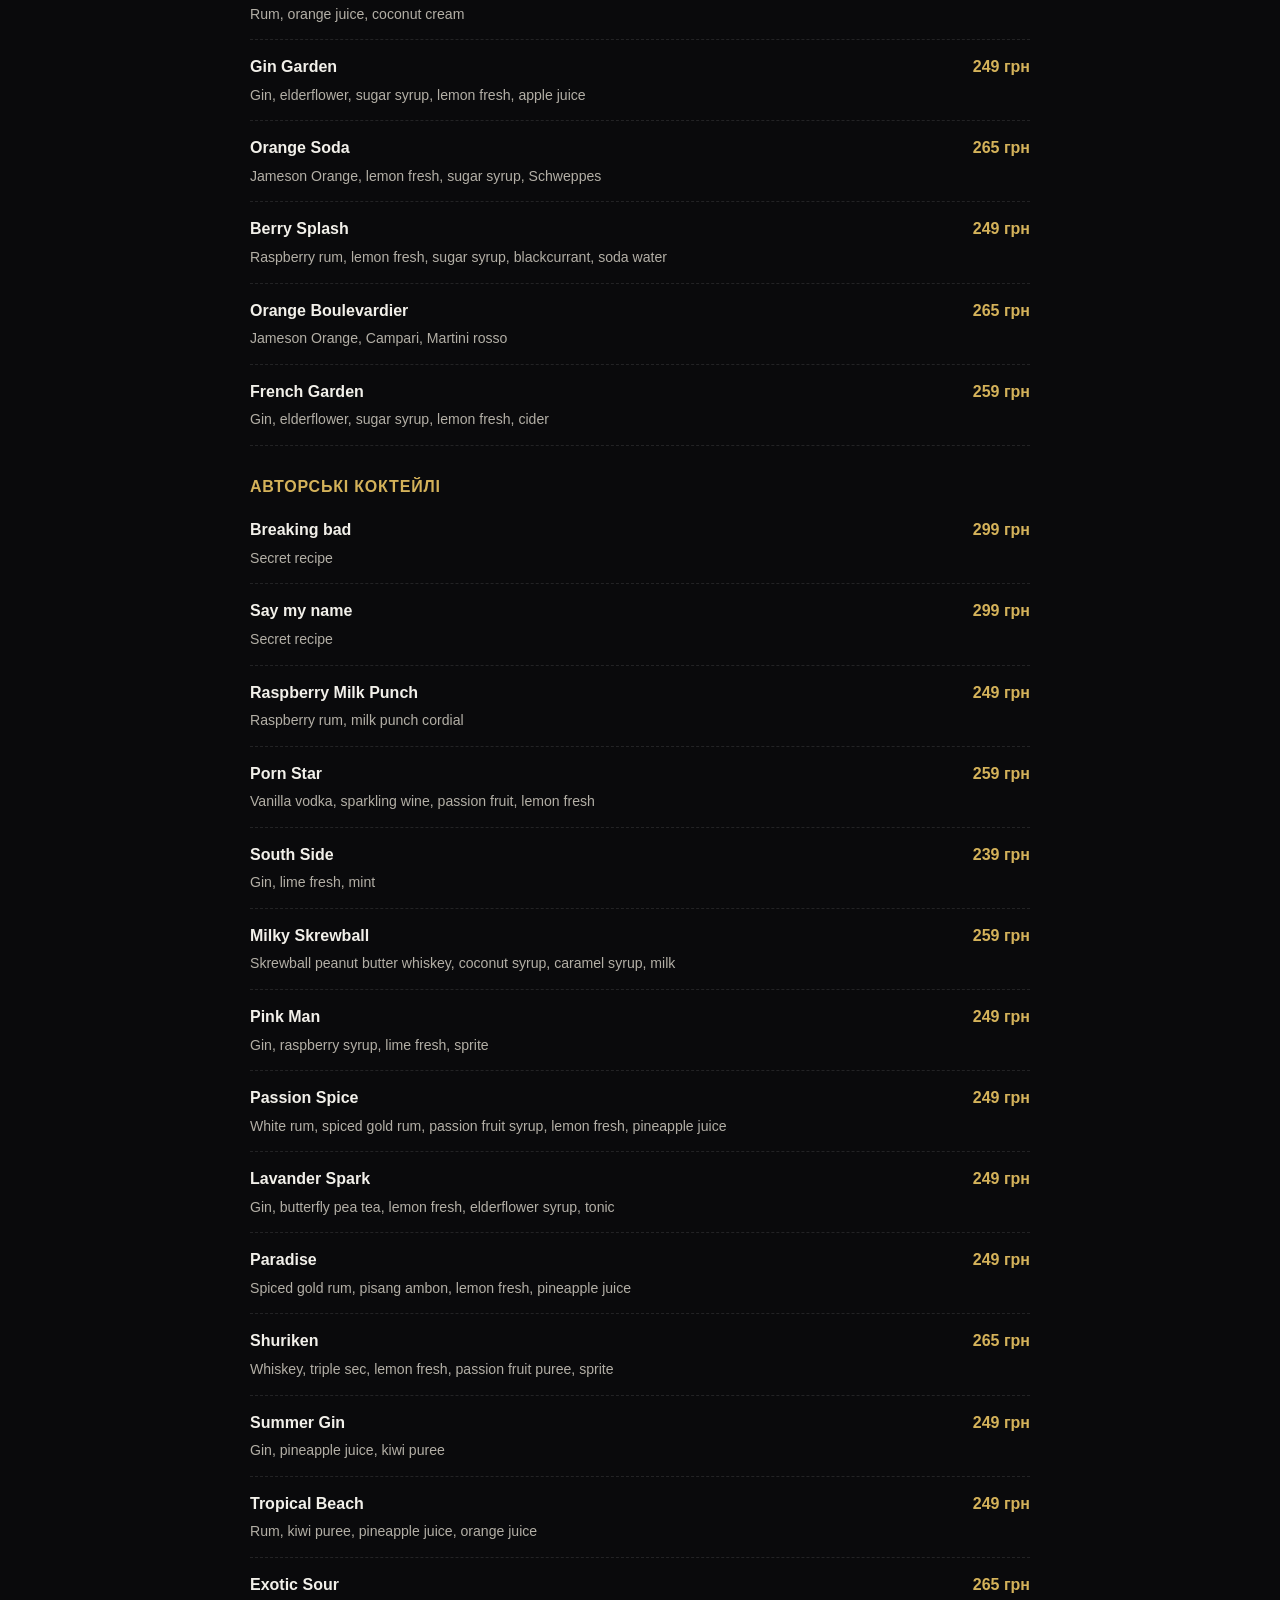
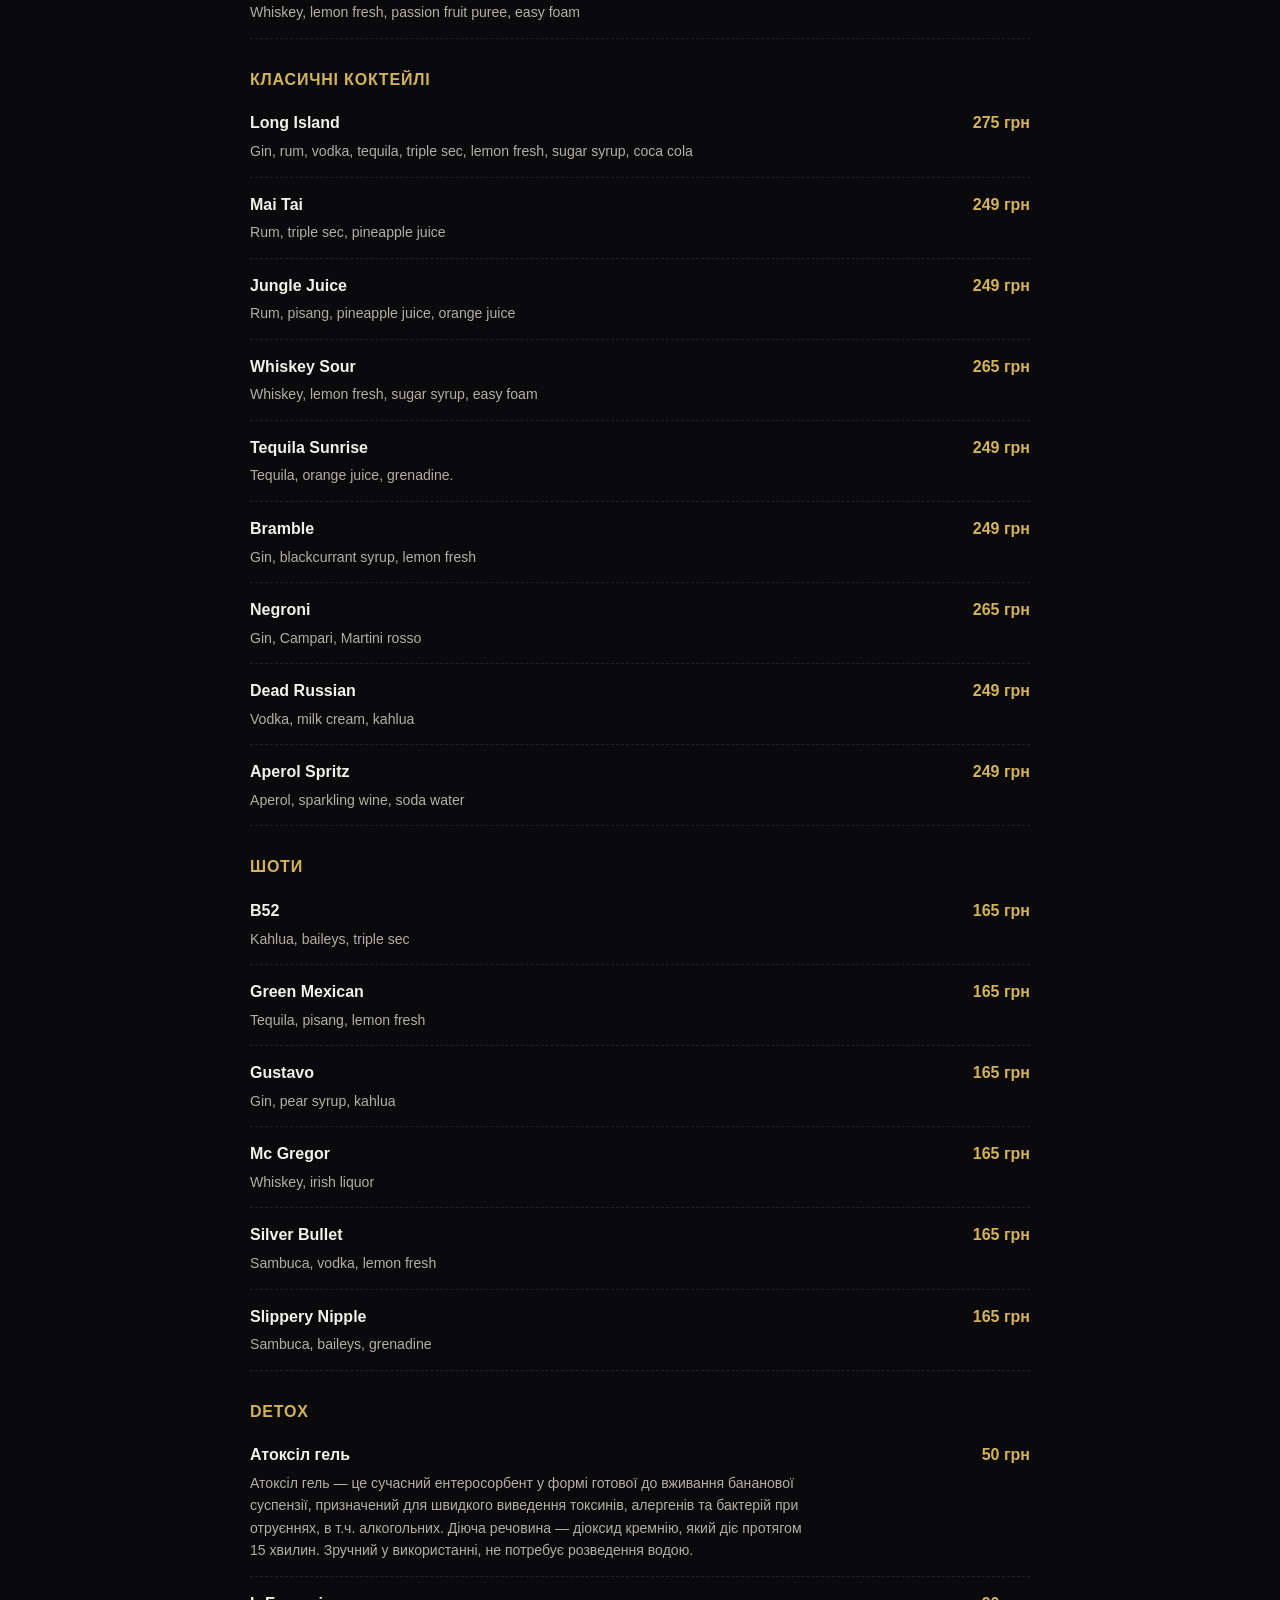
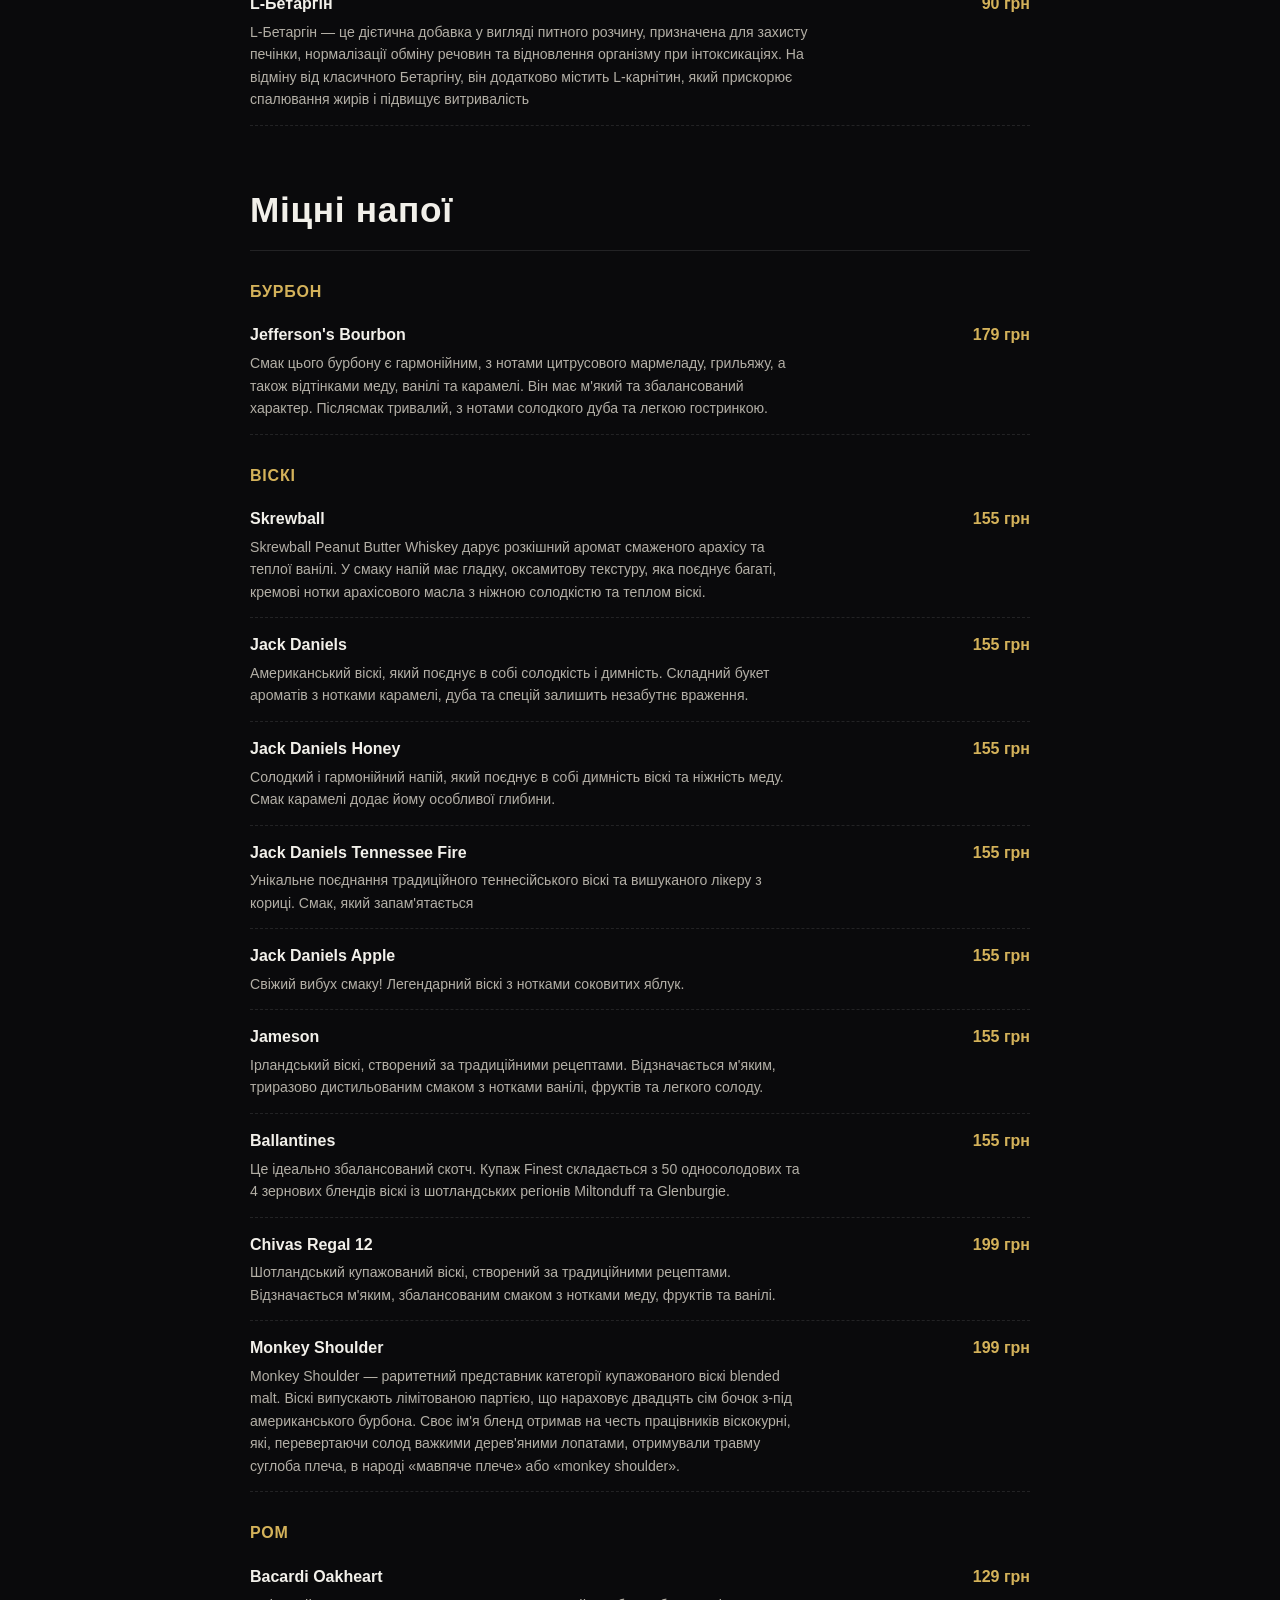
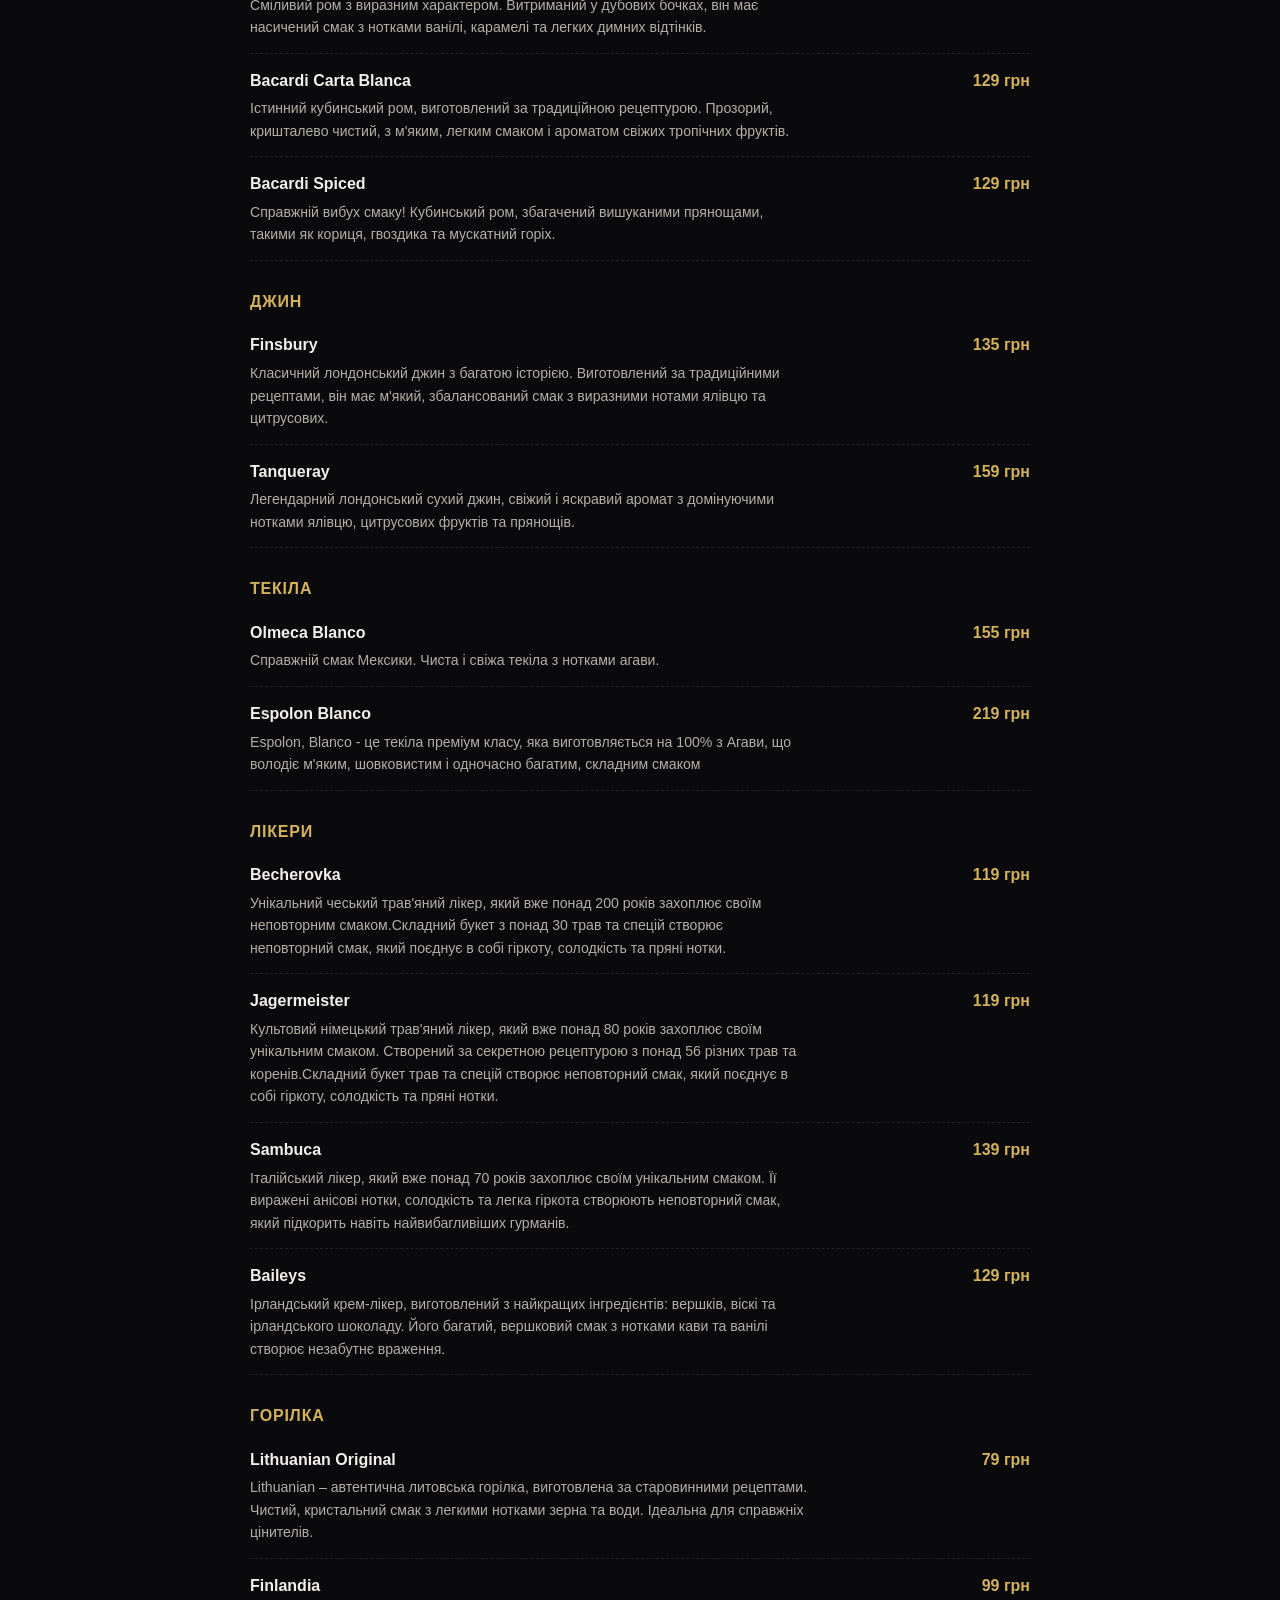
==== commit 5920917e: "chore: автооновлення меню зі Stravopys" ====
--- a/menu.html
+++ b/menu.html
@@ -4,13 +4,13 @@
 <meta charset="UTF-8">
 <meta name="viewport" content="width=device-width, initial-scale=1">
 <title>Меню — Кальян-бар Mr.White 3 | Київ</title>
-<meta name="description" content="Повне меню кальян-бару Mr.White 3 у Києві: кальяни, коктейлі, кухня, напої та ціни. Оновлено 06.08.2026.">
+<meta name="description" content="Повне меню кальян-бару Mr.White 3 у Києві: кальяни, коктейлі, кухня, напої та ціни. Оновлено 08.08.2026.">
 <link rel="canonical" href="https://mrwhite3.com.ua/menu.html">
 
 <meta property="og:type" content="website">
 <meta property="og:url" content="https://mrwhite3.com.ua/menu.html">
 <meta property="og:title" content="Меню — Кальян-бар Mr.White 3">
-<meta property="og:description" content="Кальяни, коктейлі, кухня та напої в Mr.White 3. Оновлено 06.08.2026.">
+<meta property="og:description" content="Кальяни, коктейлі, кухня та напої в Mr.White 3. Оновлено 08.08.2026.">
 <meta property="og:image" content="https://mrwhite3.com.ua/assets/img/lounge.webp">
 <meta property="og:locale" content="uk_UA">
 
@@ -26,7 +26,7 @@
   gtag('js', new Date());
   gtag('config', 'G-LB3JE0N3KT');
 </script>
-<script type="application/ld+json">{"@context": "https://schema.org", "@type": "Menu", "name": "Меню Mr.White 3", "inLanguage": "uk", "hasMenuSection": [{"@type": "MenuSection", "name": "Кухня", "hasMenuItem": [{"@type": "MenuItem", "name": "Том Ям", "description": "Справжній тайський Том Ям – це гострий, ароматний та неймовірно смачний суп. Ми готуємо його з любов'ю, використовуючи тільки свіжі інгредієнти: курячий бульйон, лемонграс, кафір-лайм, галангал, креветки, мідії, шампіньйони, кокосове молоко та інші секретні інгредієнти. Спробуйте наш Том Ям, і ви закохаєтесь у нього з першої ложки!", "offers": {"@type": "Offer", "price": 419.0, "priceCurrency": "UAH"}}, {"@type": "MenuItem", "name": "Рамен", "description": "Рамен - безсмертна класика східної кухні. Лапша власного приготування, смажена свинина, яйце, кукурузка, норі, мікрогрін та бульйон секретної рецептури. Мабуть найкращий рамен в Києві", "offers": {"@type": "Offer", "price": 299.0, "priceCurrency": "UAH"}}, {"@type": "MenuItem", "name": "Суп з локшиною та перепелиним яйцем", "description": "Легкий курячий бульйончик з яєчком та локшиною", "offers": {"@type": "Offer", "price": 179.0, "priceCurrency": "UAH"}}, {"@type": "MenuItem", "name": "Салат Овочевий", "description": "Свіжий та хрусткий овочевий салат з яскравими кольорами. Соковитий болгарський перець, хрусткий огірок, солодкі дольки жовтого та червоного томатів, пікантна редиска та ніжне листя лолла біонда. Заправлений ароматною оливковою олією та посипаний свіжим кропом.", "offers": {"@type": "Offer", "price": 189.0, "priceCurrency": "UAH"}}, {"@type": "MenuItem", "name": "Салат цезар з куркою", "description": "Класичний цезар з ніжною куркою та хрусткими гріночками", "offers": {"@type": "Offer", "price": 289.0, "priceCurrency": "UAH"}}, {"@type": "MenuItem", "name": "Салат цезар з креветками", "description": "Улюблений цезар з креветками замість курки! Додай їх стільки, на скільки вистачить грошей ;)", "offers": {"@type": "Offer", "price": 309.0, "priceCurrency": "UAH"}}, {"@type": "MenuItem", "name": "Салат цезар з лососем", "description": "Салат цезар з слабосоленим лососем", "offers": {"@type": "Offer", "price": 339.0, "priceCurrency": "UAH"}}, {"@type": "MenuItem", "name": "Рол з лососем, креветкою та ківі", "description": "Яскравий рол з лососем, креветкою, крабовою паличкою, крем-сиром та свіжим ківі. Доповнений ікрою масаго, соусами шрірача та японським майонезом, теріякі, пармезаном і мікрогріном. Подається з васабі, імбирем та соєвим соусом.", "offers": {"@type": "Offer", "price": 429.0, "priceCurrency": "UAH"}}, {"@type": "MenuItem", "name": "Рол з вугрем та ананасом", "description": "Екзотичний рол з ніжним вугрем, солодким ананасом, огірком, крем-сиром, чукою та зеленою цибулею. Прикрашений ікрою масаго, фетою, пармезаном, зеленим маслом і мікрогріном. Подається з соєвим соусом, васабі та імбирем.", "offers": {"@type": "Offer", "price": 409.0, "priceCurrency": "UAH"}}, {"@type": "MenuItem", "name": "Рол Футамі з креветкою та лососем у спайсі соусі", "description": "Апетитний рол на основі ароматного рису та хрусткого норі, наповнений ніжним крем-сиром, свіжим огірком та кремовим авокадо. Соковиті кубики лосося та креветки поєднуються з пікантним сирним соусом спайсі, доповнені нотками теріякі та посипкою із зеленого цибулевого пера й кунжуту. Подається з маринованим імбирем, соєвим соусом та васабі для повноти смаку.", "offers": {"@type": "Offer", "price": 419.0, "priceCurrency": "UAH"}}, {"@type": "MenuItem", "name": "Рол з вугрем та лососем", "description": "Вишуканий рол з ароматним рисом і хрустким норі, наповнений ніжним крем-сиром, свіжим огірком, кремовим авокадо та листям лолла біонда. Соковиті шматочки лосося та ніжного вугра доповнені пікантним японським майонезом і солодкуватим соусом теріякі. Посипаний кунжутом для текстури. Подається з маринованим імбирем, соєвим соусом та васабі для яскравого смаку.", "offers": {"@type": "Offer", "price": 419.0, "priceCurrency": "UAH"}}, {"@type": "MenuItem", "name": "Рол з креветкою", "description": "Ніжний рол з великими креветками, вершковим сиром та авокадо. Соковитий та ароматний, ідеальний для любителів морепродуктів", "offers": {"@type": "Offer", "price": 579.0, "priceCurrency": "UAH"}}, {"@type": "MenuItem", "name": "Суші сет", "description": "Сет із ТРЬОХ ролів на вибір, майже ОДИН кілограм задоволення", "offers": {"@type": "Offer", "price": 1089.0, "priceCurrency": "UAH"}}, {"@type": "MenuItem", "name": "Рол з креветкою в паніровці та лососем", "description": "Суші з тигровою креветкою в паніровці, лососем, філадельфією та свіжим огірком", "offers": {"@type": "Offer", "price": 459.0, "priceCurrency": "UAH"}}, {"@type": "MenuItem", "name": "Філа з креветкою", "description": "Суші з креветкою, філадельфією, огірком та авокадо", "offers": {"@type": "Offer", "price": 419.0, "priceCurrency": "UAH"}}, {"@type": "MenuItem", "name": "Філа з лососем", "description": "Суші з лососем, ніжним сиром філадельфія, авокадо та соусом теріякі", "offers": {"@type": "Offer", "price": 419.0, "priceCurrency": "UAH"}}, {"@type": "MenuItem", "name": "Філа з вугрем", "description": "Суші з вугрем, ніжним сиром філадельфія та огірком, під соусом теріякі", "offers": {"@type": "Offer", "price": 419.0, "priceCurrency": "UAH"}}, {"@type": "MenuItem", "name": "Чорний рис з куркою та брі", "description": "Дикий чорний рис з ніжним курячим філе та сиром брі, доповнений соусом Пад Тай, сирним соусом чеддер, свіжими огірками, перцем чилі, теріякі, пармезаном, мікрогріном та зеленим маслом.", "offers": {"@type": "Offer", "price": 399.0, "priceCurrency": "UAH"}}, {"@type": "MenuItem", "name": "Чорний рис зі свининою", "description": "Дикий чорний рис з соковитою свинячою вирізкою, яйцем, соусом Пад Тай, сирним соусом чеддер, свіжими овочами, теріякі, перцем чилі, пармезаном, мікрогріном та зеленим маслом.", "offers": {"@type": "Offer", "price": 419.0, "priceCurrency": "UAH"}}, {"@type": "MenuItem", "name": "Вок з качкою", "description": "Ніжне філе качки у вок з великою кількістю овочів (морква, болгарський перець, шампіньйони, пак-чой, броколі, едамаме) на локшині удон. У насиченому бульйоні з теріякі, часником, кунжутом і пікантною шрірача.", "offers": {"@type": "Offer", "price": 319.0, "priceCurrency": "UAH"}}, {"@type": "MenuItem", "name": "Вок з куркою", "description": "Соковите куряче філе, обсмажене у вок з хрусткими овочами (морква, болгарський перець, шампіньйони, пак-чой, броколі, едамаме) на локшині удон. У ароматному курячому бульйоні з часником, теріякі, кунжутом та легкою гостротою шрірача.", "offers": {"@type": "Offer", "price": 299.0, "priceCurrency": "UAH"}}, {"@type": "MenuItem", "name": "Гьодзе з креветкою", "description": "Соковиті гьодзе з креветкою, обсмажені до хрусткої золотистої скоринки. Подаються з соєвим соусом, ароматною зеленою олією, соусом теріякі, тертим пармезаном та свіжим мікрогріном.", "offers": {"@type": "Offer", "price": 319.0, "priceCurrency": "UAH"}}, {"@type": "MenuItem", "name": "Гьодзе з куркою", "description": "Ніжні гьодзе з курячим фаршем, обсмажені до апетитної скоринки. Подаються з соєвим соусом, зеленою олією, теріякі, пармезаном і мікрогріном.", "offers": {"@type": "Offer", "price": 299.0, "priceCurrency": "UAH"}}, {"@type": "MenuItem", "name": "Шпинатний рис з овочами та філе качки", "description": "Ароматний рис із ніжним шпинатним соусом у поєднанні з соковитим філе качки. Доповнений хрусткими овочами: едамаме, болгарським перцем, томатами черрі, пак-чой та свіжим огірком. Перепелине яйце, малиновий соус, теріякі та лайм додають вишуканості, а мікрогрін гороху й пармезан завершують страву свіжим акцентом.", "offers": {"@type": "Offer", "price": 429.0, "priceCurrency": "UAH"}}, {"@type": "MenuItem", "name": "Свинні медальйони з картопляним пюре та грибним соусом", "description": "Ніжна свинна вирізка з вершковим картопляним пюре та грибним соусом під тертим пармезаном", "offers": {"@type": "Offer", "price": 499.0, "priceCurrency": "UAH"}}, {"@type": "MenuItem", "name": "Тортилья з куркою та сиром", "description": "Соковита тортилья, наповнена шматочками курячого філе, сирами сулугуні та гауда, кукурудзою, сирним соусом чеддер, соусами теріякі та цезар. Приправлена свіжими овочами, перцем чилі, пармезаном, мікрогріном та зеленим маслом.", "offers": {"@type": "Offer", "price": 379.0, "priceCurrency": "UAH"}}, {"@type": "MenuItem", "name": "Шаурма з телятиною", "description": "Соковита телятина в м’якій тортильї зі свіжими овочами та ароматними соусами. Подається з картеплею фрі та кетчупом.", "offers": {"@type": "Offer", "price": 339.0, "priceCurrency": "UAH"}}, {"@type": "MenuItem", "name": "Тортилья з телятиною", "description": "Ароматна тортилья з телячим фаршем болоньєзе, сиром сулугуні, кукурудзою, соусом теріякі. Приправлена свіжими овочами, перцем чилі, пармезаном, мікрогріном та зеленим маслом.", "offers": {"@type": "Offer", "price": 399.0, "priceCurrency": "UAH"}}, {"@type": "MenuItem", "name": "Бургер з яловичиною та камамбером", "description": "Ніжний бургер з солоним огірком, карамелізованою цибулею та яловичою котлетою з сиром камамбер. Подається з картоплею фрі та кетчупом", "offers": {"@type": "Offer", "price": 449.0, "priceCurrency": "UAH"}}, {"@type": "MenuItem", "name": "Бургер з яловичиною Коля Котлєта", "description": "Мʼягесенький бургер \"макстайл\" з яловичою котлеткою. Подається з картоплею фрі та кетчупом", "offers": {"@type": "Offer", "price": 329.0, "priceCurrency": "UAH"}}, {"@type": "MenuItem", "name": "Бургер Коля Дві Котлєти", "description": "Як Бігмак з двома котлетами, тільки без зайвої булки посередині. Подається з картоплею фрі та кетчупом", "offers": {"@type": "Offer", "price": 429.0, "priceCurrency": "UAH"}}, {"@type": "MenuItem", "name": "Паста Болоньєзе", "description": "Ароматна паста фетучіні, щедро вкрита насиченим томатним соусом із соковитим фаршем із телятини. Посипана тертим пармезаном і прикрашена свіжим базиліком для класичного італійського смаку.", "offers": {"@type": "Offer", "price": 319.0, "priceCurrency": "UAH"}}, {"@type": "MenuItem", "name": "Паста з білими грибами та куркою", "description": "Італійська паста з куркою та ніжним соусом із білих грибів", "offers": {"@type": "Offer", "price": 319.0, "priceCurrency": "UAH"}}, {"@type": "MenuItem", "name": "Паста Карбонара", "description": "Класика італійської пасти з яйцем пашот, смачно та ситно", "offers": {"@type": "Offer", "price": 319.0, "priceCurrency": "UAH"}}, {"@type": "MenuItem", "name": "Грінки в часниковому соусі", "description": "Хрусткі грінки з темного хліба, щедро просочені ароматним часниковим соусом, зверху покриті розплавленим сиром гауда і прикрашені свіжою зеленню. Соковитий, насичений смак з яскравим часниковим ароматом — ідеальна гаряча закуска до пива", "offers": {"@type": "Offer", "price": 189.0, "priceCurrency": "UAH"}}, {"@type": "MenuItem", "name": "Камамбер фрі зі смородиновим соусом", "description": "Гармонійне поєднання солоного хрусткого камамбера фрі та кисло-солодкого соусу зі смородини. Яскравий смак доповнюють ніжні нотки пармезану", "offers": {"@type": "Offer", "price": 289.0, "priceCurrency": "UAH"}}, {"@type": "MenuItem", "name": "Креветки фрі з соусом Pad Thai", "description": "Хрусткі креветки в ніжній паніровці, подаються з соусом Pad Thai та лимоном", "offers": {"@type": "Offer", "price": 289.0, "priceCurrency": "UAH"}}, {"@type": "MenuItem", "name": "Начоси", "description": "Начоси з сирним соусом та пармезаном", "offers": {"@type": "Offer", "price": 209.0, "priceCurrency": "UAH"}}, {"@type": "MenuItem", "name": "Сет Фрі закусок", "description": "Найкращий вибір для компанії (хоча і у двох можна сжерти). Курячі крильця та стріпси, камамбер фрі, картопелька фрі та різні соуси", "offers": {"@type": "Offer", "price": 759.0, "priceCurrency": "UAH"}}, {"@type": "MenuItem", "name": "Курячі нагетси з соусом тар-тар", "description": "Хрусткі курячі нагетси, подаються з соусом тар-тар", "offers": {"@type": "Offer", "price": 269.0, "priceCurrency": "UAH"}}, {"@type": "MenuItem", "name": "Картопля фрі", "description": "Хрустка картопелька фрі, подається з кетчупом", "offers": {"@type": "Offer", "price": 159.0, "priceCurrency": "UAH"}}, {"@type": "MenuItem", "name": "Фрі батат з сирним соусом", "description": "Хрусткий фрі батат, обсмажений до золотистої скоринки, з природною солодкуватою ноткою. Подається з вершково-сирним соусом чеддер, що додає пікантності та ідеально доповнює смак.", "offers": {"@type": "Offer", "price": 199.0, "priceCurrency": "UAH"}}, {"@type": "MenuItem", "name": "Махан яловичий", "description": "Кінь може спати спокійно, махан з яловичини", "offers": {"@type": "Offer", "price": 159.0, "priceCurrency": "UAH"}}, {"@type": "MenuItem", "name": "Повітряні сирні кульки з беконом", "description": "Хрусткі і повітряні сирні кульки, доповнені шматочками ароматного копченого бекону. Обсмажені до золотистої скоринки та дегіровані. Чудова холодна закуска або доповнення до напоїв.", "offers": {"@type": "Offer", "price": 149.0, "priceCurrency": "UAH"}}, {"@type": "MenuItem", "name": "Курка в'ялена", "description": "Ніжне куряче філе, мариноване в ароматному соусі теріякі з часником, сіллю та перцем, потім повільно в'ялене для насиченого смаку та щільної текстури. Посипане золотистим кунжутом, що додає легкої горіхової нотки та приємного хрусту. Ідеальна закуска до пива, вина чи просто як білковий перекус з вираженим смаком.", "offers": {"@type": "Offer", "price": 149.0, "priceCurrency": "UAH"}}, {"@type": "MenuItem", "name": "Пиріг з яблуком та шоколадом", "description": "Ароматний пиріг з соковитими яблуками в ніжному тісті, щедро политий шоколадним топінгом. Прикрашений свіжою м’ятою та цукровою пудрою.", "offers": {"@type": "Offer", "price": 189.0, "priceCurrency": "UAH"}}, {"@type": "MenuItem", "name": "Сирники", "description": "Пишні сирники з ніжного сиру, обсмажені до золотистої скоринки. Подаються зі сметаною, тертим пармезаном, малиновим топінгом, м’ятою та цукровою пудрою.", "offers": {"@type": "Offer", "price": 279.0, "priceCurrency": "UAH"}}, {"@type": "MenuItem", "name": "Моті в асортименті", "description": "Кокос-Юзу Ніжне моті з м’якою рисовою оболонкою, освіжаючим кремом юзу з тонкими кокосовими нотками. Ідеальний баланс солодкості та цитрусової свіжості. Ваніль-полуниця Вишукане моті з легким ванільним присмаком і полуничною начинкою", "offers": {"@type": "Offer", "price": 109.0, "priceCurrency": "UAH"}}, {"@type": "MenuItem", "name": "Фісташковий мус з малиною", "description": "Ніжний фісташковий мус з горіховим ароматом, що тане в роті, у поєднанні з пікантною малиною. Вишукана гармонія солодкості та ягідної свіжості.", "offers": {"@type": "Offer", "price": 159.0, "priceCurrency": "UAH"}}]}, {"@type": "MenuSection", "name": "Кальян", "hasMenuItem": [{"@type": "MenuItem", "name": "Кальян Premium", "description": "Кажуть, найкращий кальян в Києві ;) Обирай у кальянщика потрібну міцність і смак та насолоджуйся. Великий вибір кальянного тютюну різних марок.", "offers": {"@type": "Offer", "price": 489.0, "priceCurrency": "UAH"}}, {"@type": "MenuItem", "name": "Кальян Tangiers", "description": "Міцний кальян на легендарному американському танжі", "offers": {"@type": "Offer", "price": 549.0, "priceCurrency": "UAH"}}, {"@type": "MenuItem", "name": "Кальян Barberry Candy", "description": "В чашці фруктовий мікс, в колбі коктейль на основі барбарисового лікеру з додаванням цитрусів та мʼяти", "offers": {"@type": "Offer", "price": 699.0, "priceCurrency": "UAH"}}, {"@type": "MenuItem", "name": "Кальян Pear Candy", "description": "В чашці фруктовий мікс, в колбі коктейль на основі дюшесового лікеру з додаванням цитрусів та мʼяти", "offers": {"@type": "Offer", "price": 699.0, "priceCurrency": "UAH"}}, {"@type": "MenuItem", "name": "Кальян Ice Latte", "description": "В чашці солодкий мікс, в колбі коктейль на основі кави з молоком та кавового лікеру з льодом", "offers": {"@type": "Offer", "price": 699.0, "priceCurrency": "UAH"}}, {"@type": "MenuItem", "name": "Кальян White Flurry", "description": "В чашці смак полуничного морозива та фрутели, в колбі вершкове морозиво разом з гранатовим сиропом та кубиками льоду", "offers": {"@type": "Offer", "price": 699.0, "priceCurrency": "UAH"}}, {"@type": "MenuItem", "name": "Кальян Tropical Heaven", "description": "В чашці смак маракуї, ананасу та банану, в колбі ананасовий сік та банановий лікер з дольками апельсину, лимону та листям свіжої мʼяти", "offers": {"@type": "Offer", "price": 699.0, "priceCurrency": "UAH"}}, {"@type": "MenuItem", "name": "Кальян Hibiscus Ice Tea", "description": "В чашці смак кислих ягід та лимону, в колбі чай каркаде з дольками апельсину, лимону та листям свіжої мʼяти з кубиками льоду", "offers": {"@type": "Offer", "price": 699.0, "priceCurrency": "UAH"}}, {"@type": "MenuItem", "name": "Кальян на апельсині", "description": "Замість глиняної чаші ми використовуємо свіжий апельсин", "offers": {"@type": "Offer", "price": 810.0, "priceCurrency": "UAH"}}, {"@type": "MenuItem", "name": "Кальян на грейпфруті", "description": "Замість глиняної чаші ми використовуємо свіжий грейпфрут", "offers": {"@type": "Offer", "price": 840.0, "priceCurrency": "UAH"}}, {"@type": "MenuItem", "name": "Кальян на ананасі", "description": "Замість глиняної чаші ми використовуємо свіжий ананас", "offers": {"@type": "Offer", "price": 910.0, "priceCurrency": "UAH"}}]}, {"@type": "MenuSection", "name": "Безалко", "hasMenuItem": [{"@type": "MenuItem", "name": "Coca cola", "description": "Вічна класика, яка освіжає за будь-якої погоди", "offers": {"@type": "Offer", "price": 79.0, "priceCurrency": "UAH"}}, {"@type": "MenuItem", "name": "Fanta", "description": "Насолоджуйся незабутнім смаком соковитого апельсина та цитрусів", "offers": {"@type": "Offer", "price": 79.0, "priceCurrency": "UAH"}}, {"@type": "MenuItem", "name": "Sprite", "description": "Смакуй свіжість лимона", "offers": {"@type": "Offer", "price": 79.0, "priceCurrency": "UAH"}}, {"@type": "MenuItem", "name": "Tonic", "description": "Оптимальне співвідношення гіркоти і солодкості робить цей напій особливим", "offers": {"@type": "Offer", "price": 79.0, "priceCurrency": "UAH"}}, {"@type": "MenuItem", "name": "Моршинська", "description": "Газована або негазована вода, обирай яку полюбляєш більше.Не нехтуй водним балансом!", "offers": {"@type": "Offer", "price": 69.0, "priceCurrency": "UAH"}}, {"@type": "MenuItem", "name": "Боржомі", "description": "Лікувально-столова вода вулканічного походження. Її цілющі властивості підіймаються з глибокого джерела, де високий тиск збагачує чисту воду корисними мінералами та енергією", "offers": {"@type": "Offer", "price": 129.0, "priceCurrency": "UAH"}}, {"@type": "MenuItem", "name": "Енергетичний напій в асорименті", "description": "Заряд енергії для нових досягнень", "offers": {"@type": "Offer", "price": 129.0, "priceCurrency": "UAH"}}, {"@type": "MenuItem", "name": "Сік в асортименті", "description": "Натуральні соки українського виробника.", "offers": {"@type": "Offer", "price": 75.0, "priceCurrency": "UAH"}}, {"@type": "MenuItem", "name": "Mojito mint cordial / БА", "description": "Освіжаючий безалкогольний мохіто на основі мʼятного кордіалу", "offers": {"@type": "Offer", "price": 129.0, "priceCurrency": "UAH"}}, {"@type": "MenuItem", "name": "Класичний лимонад", "description": "Класичний лимонад - цитрусовий, м'ятний і солодкий на основі содової", "offers": {"@type": "Offer", "price": 129.0, "priceCurrency": "UAH"}}, {"@type": "MenuItem", "name": "Raspberry Lychee", "description": "Лимонад зі смаком малини та лічі", "offers": {"@type": "Offer", "price": 139.0, "priceCurrency": "UAH"}}, {"@type": "MenuItem", "name": "Peach Coco", "description": "Лимонад з ананасом, персиком та кокосом", "offers": {"@type": "Offer", "price": 139.0, "priceCurrency": "UAH"}}, {"@type": "MenuItem", "name": "Refresh", "description": "Лимонад з огірком та ківі", "offers": {"@type": "Offer", "price": 135.0, "priceCurrency": "UAH"}}, {"@type": "MenuItem", "name": "Tropical paradise", "description": "Лимонад з манго та маракуї", "offers": {"@type": "Offer", "price": 135.0, "priceCurrency": "UAH"}}]}, {"@type": "MenuSection", "name": "Коктейлі", "hasMenuItem": [{"@type": "MenuItem", "name": "Mojito Mint Cordial", "description": "White rum, mint cordial, lime fresh, mineral water", "offers": {"@type": "Offer", "price": 398.0, "priceCurrency": "UAH"}}, {"@type": "MenuItem", "name": "Bacardi cola", "description": "Rum, cola, lime fresh", "offers": {"@type": "Offer", "price": 398.0, "priceCurrency": "UAH"}}, {"@type": "MenuItem", "name": "Raspberry Sour", "description": "Raspberry rum, lemon fresh, sugar syrup, easy foam", "offers": {"@type": "Offer", "price": 249.0, "priceCurrency": "UAH"}}, {"@type": "MenuItem", "name": "Virgin Colada", "description": "Rum, orange juice, coconut cream", "offers": {"@type": "Offer", "price": 259.0, "priceCurrency": "UAH"}}, {"@type": "MenuItem", "name": "Gin Garden", "description": "Gin, elderflower, sugar syrup, lemon fresh, apple juice", "offers": {"@type": "Offer", "price": 249.0, "priceCurrency": "UAH"}}, {"@type": "MenuItem", "name": "Orange Soda", "description": "Jameson Orange, lemon fresh, sugar syrup, Schweppes", "offers": {"@type": "Offer", "price": 265.0, "priceCurrency": "UAH"}}, {"@type": "MenuItem", "name": "Berry Splash", "description": "Raspberry rum, lemon fresh, sugar syrup, blackcurrant, soda water", "offers": {"@type": "Offer", "price": 249.0, "priceCurrency": "UAH"}}, {"@type": "MenuItem", "name": "Orange Boulevardier", "description": "Jameson Orange, Campari, Martini rosso", "offers": {"@type": "Offer", "price": 265.0, "priceCurrency": "UAH"}}, {"@type": "MenuItem", "name": "French Garden", "description": "Gin, elderflower, sugar syrup, lemon fresh, cider", "offers": {"@type": "Offer", "price": 259.0, "priceCurrency": "UAH"}}, {"@type": "MenuItem", "name": "Breaking bad", "description": "Secret recipe", "offers": {"@type": "Offer", "price": 299.0, "priceCurrency": "UAH"}}, {"@type": "MenuItem", "name": "Say my name", "description": "Secret recipe", "offers": {"@type": "Offer", "price": 299.0, "priceCurrency": "UAH"}}, {"@type": "MenuItem", "name": "Raspberry Milk Punch", "description": "Raspberry rum, milk punch cordial", "offers": {"@type": "Offer", "price": 249.0, "priceCurrency": "UAH"}}, {"@type": "MenuItem", "name": "Porn Star", "description": "Vanilla vodka, sparkling wine, passion fruit, lemon fresh", "offers": {"@type": "Offer", "price": 259.0, "priceCurrency": "UAH"}}, {"@type": "MenuItem", "name": "South Side", "description": "Gin, lime fresh, mint", "offers": {"@type": "Offer", "price": 239.0, "priceCurrency": "UAH"}}, {"@type": "MenuItem", "name": "Milky Skrewball", "description": "Skrewball peanut butter whiskey, coconut syrup, caramel syrup, milk", "offers": {"@type": "Offer", "price": 259.0, "priceCurrency": "UAH"}}, {"@type": "MenuItem", "name": "Pink Man", "description": "Gin, raspberry syrup, lime fresh, sprite", "offers": {"@type": "Offer", "price": 249.0, "priceCurrency": "UAH"}}, {"@type": "MenuItem", "name": "Passion Spice", "description": "White rum, spiced gold rum, passion fruit syrup, lemon fresh, pineapple juice", "offers": {"@type": "Offer", "price": 249.0, "priceCurrency": "UAH"}}, {"@type": "MenuItem", "name": "Lavander Spark", "description": "Gin, butterfly pea tea, lemon fresh, elderflower syrup, tonic", "offers": {"@type": "Offer", "price": 249.0, "priceCurrency": "UAH"}}, {"@type": "MenuItem", "name": "Paradise", "description": "Spiced gold rum, pisang ambon, lemon fresh, pineapple juice", "offers": {"@type": "Offer", "price": 249.0, "priceCurrency": "UAH"}}, {"@type": "MenuItem", "name": "Shuriken", "description": "Whiskey, triple sec, lemon fresh, passion fruit puree, sprite", "offers": {"@type": "Offer", "price": 265.0, "priceCurrency": "UAH"}}, {"@type": "MenuItem", "name": "Summer Gin", "description": "Gin, pineapple juice, kiwi puree", "offers": {"@type": "Offer", "price": 249.0, "priceCurrency": "UAH"}}, {"@type": "MenuItem", "name": "Tropical Beach", "description": "Rum, kiwi puree, pineapple juice, orange juice", "offers": {"@type": "Offer", "price": 249.0, "priceCurrency": "UAH"}}, {"@type": "MenuItem", "name": "Exotic Sour", "description": "Whiskey, lemon fresh, passion fruit puree, easy foam", "offers": {"@type": "Offer", "price": 265.0, "priceCurrency": "UAH"}}, {"@type": "MenuItem", "name": "Long Island", "description": "Gin, rum, vodka, tequila, triple sec, lemon fresh, sugar syrup, coca cola", "offers": {"@type": "Offer", "price": 275.0, "priceCurrency": "UAH"}}, {"@type": "MenuItem", "name": "Mai Tai", "description": "Rum, triple sec, pineapple juice", "offers": {"@type": "Offer", "price": 249.0, "priceCurrency": "UAH"}}, {"@type": "MenuItem", "name": "Jungle Juice", "description": "Rum, pisang, pineapple juice, orange juice", "offers": {"@type": "Offer", "price": 249.0, "priceCurrency": "UAH"}}, {"@type": "MenuItem", "name": "Tequila Sunrise", "description": "Tequila, orange juice, grenadine.", "offers": {"@type": "Offer", "price": 249.0, "priceCurrency": "UAH"}}, {"@type": "MenuItem", "name": "Whiskey Sour", "description": "Whiskey, lemon fresh, sugar syrup, easy foam", "offers": {"@type": "Offer", "price": 265.0, "priceCurrency": "UAH"}}, {"@type": "MenuItem", "name": "Bramble", "description": "Gin, blackcurrant syrup, lemon fresh", "offers": {"@type": "Offer", "price": 249.0, "priceCurrency": "UAH"}}, {"@type": "MenuItem", "name": "Negroni", "description": "Gin, Campari, Martini rosso", "offers": {"@type": "Offer", "price": 265.0, "priceCurrency": "UAH"}}, {"@type": "MenuItem", "name": "Dead Russian", "description": "Vodka, milk cream, kahlua", "offers": {"@type": "Offer", "price": 249.0, "priceCurrency": "UAH"}}, {"@type": "MenuItem", "name": "Aperol Spritz", "description": "Aperol, sparkling wine, soda water", "offers": {"@type": "Offer", "price": 249.0, "priceCurrency": "UAH"}}, {"@type": "MenuItem", "name": "B52", "description": "Kahlua, baileys, triple sec", "offers": {"@type": "Offer", "price": 165.0, "priceCurrency": "UAH"}}, {"@type": "MenuItem", "name": "Green Mexican", "description": "Tequila, pisang, lemon fresh", "offers": {"@type": "Offer", "price": 165.0, "priceCurrency": "UAH"}}, {"@type": "MenuItem", "name": "Gustavo", "description": "Gin, pear syrup, kahlua", "offers": {"@type": "Offer", "price": 165.0, "priceCurrency": "UAH"}}, {"@type": "MenuItem", "name": "Mc Gregor", "description": "Whiskey, irish liquor", "offers": {"@type": "Offer", "price": 165.0, "priceCurrency": "UAH"}}, {"@type": "MenuItem", "name": "Silver Bullet", "description": "Sambuca, vodka, lemon fresh", "offers": {"@type": "Offer", "price": 165.0, "priceCurrency": "UAH"}}, {"@type": "MenuItem", "name": "Slippery Nipple", "description": "Sambuca, baileys, grenadine", "offers": {"@type": "Offer", "price": 165.0, "priceCurrency": "UAH"}}, {"@type": "MenuItem", "name": "Атоксіл гель", "description": "Атоксіл гель — це сучасний ентеросорбент у формі готової до вживання бананової суспензії, призначений для швидкого виведення токсинів, алергенів та бактерій при отруєннях, в т.ч. алкогольних. Діюча речовина — діоксид кремнію, який діє протягом 15 хвилин. Зручний у використанні, не потребує розведення водою.", "offers": {"@type": "Offer", "price": 50.0, "priceCurrency": "UAH"}}, {"@type": "MenuItem", "name": "L-Бетаргін", "description": "L-Бетаргін — це дієтична добавка у вигляді питного розчину, призначена для захисту печінки, нормалізації обміну речовин та відновлення організму при інтоксикаціях. На відміну від класичного Бетаргіну, він додатково містить L-карнітин, який прискорює спалювання жирів і підвищує витривалість", "offers": {"@type": "Offer", "price": 90.0, "priceCurrency": "UAH"}}]}, {"@type": "MenuSection", "name": "Міцні напої", "hasMenuItem": [{"@type": "MenuItem", "name": "Jefferson's Bourbon", "description": "Смак цього бурбону є гармонійним, з нотами цитрусового мармеладу, грильяжу, а також відтінками меду, ванілі та карамелі. Він має м'який та збалансований характер. Післясмак тривалий, з нотами солодкого дуба та легкою гостринкою.", "offers": {"@type": "Offer", "price": 179.0, "priceCurrency": "UAH"}}, {"@type": "MenuItem", "name": "Skrewball", "description": "Skrewball Peanut Butter Whiskey дарує розкішний аромат смаженого арахісу та теплої ванілі. У смаку напій має гладку, оксамитову текстуру, яка поєднує багаті, кремові нотки арахісового масла з ніжною солодкістю та теплом віскі.", "offers": {"@type": "Offer", "price": 155.0, "priceCurrency": "UAH"}}, {"@type": "MenuItem", "name": "Jack Daniels", "description": "Американський віскі, який поєднує в собі солодкість і димність. Складний букет ароматів з нотками карамелі, дуба та спецій залишить незабутнє враження.", "offers": {"@type": "Offer", "price": 155.0, "priceCurrency": "UAH"}}, {"@type": "MenuItem", "name": "Jack Daniels Honey", "description": "Солодкий і гармонійний напій, який поєднує в собі димність віскі та ніжність меду. Смак карамелі додає йому особливої глибини.", "offers": {"@type": "Offer", "price": 155.0, "priceCurrency": "UAH"}}, {"@type": "MenuItem", "name": "Jack Daniels Tennessee Fire", "description": "Унікальне поєднання традиційного теннесійського віскі та вишуканого лікеру з кориці. Смак, який запам'ятається", "offers": {"@type": "Offer", "price": 155.0, "priceCurrency": "UAH"}}, {"@type": "MenuItem", "name": "Jack Daniels Apple", "description": "Свіжий вибух смаку! Легендарний віскі з нотками соковитих яблук.", "offers": {"@type": "Offer", "price": 155.0, "priceCurrency": "UAH"}}, {"@type": "MenuItem", "name": "Jameson", "description": "Ірландський віскі, створений за традиційними рецептами. Відзначається м'яким, триразово дистильованим смаком з нотками ванілі, фруктів та легкого солоду.", "offers": {"@type": "Offer", "price": 155.0, "priceCurrency": "UAH"}}, {"@type": "MenuItem", "name": "Ballantines", "description": "Це ідеально збалансований скотч. Купаж Finest складається з 50 односолодових та 4 зернових блендів віскі із шотландських регіонів Miltonduff та Glenburgie.", "offers": {"@type": "Offer", "price": 155.0, "priceCurrency": "UAH"}}, {"@type": "MenuItem", "name": "Chivas Regal 12", "description": "Шотландський купажований віскі, створений за традиційними рецептами. Відзначається м'яким, збалансованим смаком з нотками меду, фруктів та ванілі.", "offers": {"@type": "Offer", "price": 199.0, "priceCurrency": "UAH"}}, {"@type": "MenuItem", "name": "Monkey Shoulder", "description": "Monkey Shoulder — раритетний представник категорії купажованого віскі blended malt. Віскі випускають лімітованою партією, що нараховує двадцять сім бочок з-під американського бурбона. Своє ім'я бленд отримав на честь працівників віскокурні, які, перевертаючи солод важкими дерев'яними лопатами, отримували травму суглоба плеча, в народі «мавпяче плече» або «monkey shoulder».", "offers": {"@type": "Offer", "price": 199.0, "priceCurrency": "UAH"}}, {"@type": "MenuItem", "name": "Bacardi Oakheart", "description": "Сміливий ром з виразним характером. Витриманий у дубових бочках, він має насичений смак з нотками ванілі, карамелі та легких димних відтінків.", "offers": {"@type": "Offer", "price": 129.0, "priceCurrency": "UAH"}}, {"@type": "MenuItem", "name": "Bacardi Carta Blanca", "description": "Істинний кубинський ром, виготовлений за традиційною рецептурою. Прозорий, кришталево чистий, з м'яким, легким смаком і ароматом свіжих тропічних фруктів.", "offers": {"@type": "Offer", "price": 129.0, "priceCurrency": "UAH"}}, {"@type": "MenuItem", "name": "Bacardi Spiced", "description": "Справжній вибух смаку! Кубинський ром, збагачений вишуканими прянощами, такими як кориця, гвоздика та мускатний горіх.", "offers": {"@type": "Offer", "price": 129.0, "priceCurrency": "UAH"}}, {"@type": "MenuItem", "name": "Finsbury", "description": "Класичний лондонський джин з багатою історією. Виготовлений за традиційними рецептами, він має м'який, збалансований смак з виразними нотами ялівцю та цитрусових.", "offers": {"@type": "Offer", "price": 135.0, "priceCurrency": "UAH"}}, {"@type": "MenuItem", "name": "Tanqueray", "description": "Легендарний лондонський сухий джин, свіжий і яскравий аромат з домінуючими нотками ялівцю, цитрусових фруктів та прянощів.", "offers": {"@type": "Offer", "price": 159.0, "priceCurrency": "UAH"}}, {"@type": "MenuItem", "name": "Olmeca Blanco", "description": "Справжній смак Мексики. Чиста і свіжа текіла з нотками агави.", "offers": {"@type": "Offer", "price": 155.0, "priceCurrency": "UAH"}}, {"@type": "MenuItem", "name": "Espolon Blanco", "description": "Espolon, Blanco - це текіла преміум класу, яка виготовляється на 100% з Агави, що володіє м'яким, шовковистим і одночасно багатим, складним смаком", "offers": {"@type": "Offer", "price": 219.0, "priceCurrency": "UAH"}}, {"@type": "MenuItem", "name": "Becherovka", "description": "Унікальний чеський трав'яний лікер, який вже понад 200 років захоплює своїм неповторним смаком.Складний букет з понад 30 трав та спецій створює неповторний смак, який поєднує в собі гіркоту, солодкість та пряні нотки.", "offers": {"@type": "Offer", "price": 119.0, "priceCurrency": "UAH"}}, {"@type": "MenuItem", "name": "Jagermeister", "description": "Культовий німецький трав'яний лікер, який вже понад 80 років захоплює своїм унікальним смаком. Створений за секретною рецептурою з понад 56 різних трав та коренів.Складний букет трав та спецій створює неповторний смак, який поєднує в собі гіркоту, солодкість та пряні нотки.", "offers": {"@type": "Offer", "price": 119.0, "priceCurrency": "UAH"}}, {"@type": "MenuItem", "name": "Sambuca", "description": "Італійський лікер, який вже понад 70 років захоплює своїм унікальним смаком. Її виражені анісові нотки, солодкість та легка гіркота створюють неповторний смак, який підкорить навіть найвибагливіших гурманів.", "offers": {"@type": "Offer", "price": 139.0, "priceCurrency": "UAH"}}, {"@type": "MenuItem", "name": "Baileys", "description": "Ірландський крем-лікер, виготовлений з найкращих інгредієнтів: вершків, віскі та ірландського шоколаду. Його багатий, вершковий смак з нотками кави та ванілі створює незабутнє враження.", "offers": {"@type": "Offer", "price": 129.0, "priceCurrency": "UAH"}}, {"@type": "MenuItem", "name": "Lithuanian Original", "description": "Lithuanian – автентична литовська горілка, виготовлена за старовинними рецептами. Чистий, кристальний смак з легкими нотками зерна та води. Ідеальна для справжніх цінителів.", "offers": {"@type": "Offer", "price": 79.0, "priceCurrency": "UAH"}}, {"@type": "MenuItem", "name": "Finlandia", "description": "Finlandia – це один з найвідоміших брендів горілки у світі. Виготовлена з відбірного фінського ячменю та найчистішої артезіанської води, вона має м'який, збалансований смак з легкими нотками зерна.", "offers": {"@type": "Offer", "price": 99.0, "priceCurrency": "UAH"}}, {"@type": "MenuItem", "name": "Атоксіл гель", "description": "Атоксіл гель — це сучасний ентеросорбент у формі готової до вживання бананової суспензії, призначений для швидкого виведення токсинів, алергенів та бактерій при отруєннях, в т.ч. алкогольних. Діюча речовина — діоксид кремнію, який діє протягом 15 хвилин. Зручний у використанні, не потребує розведення водою.", "offers": {"@type": "Offer", "price": 50.0, "priceCurrency": "UAH"}}, {"@type": "MenuItem", "name": "L-Бетаргін", "description": "L-Бетаргін — це дієтична добавка у вигляді питного розчину, призначена для захисту печінки, нормалізації обміну речовин та відновлення організму при інтоксикаціях. На відміну від класичного Бетаргіну, він додатково містить L-карнітин, який прискорює спалювання жирів і підвищує витривалість", "offers": {"@type": "Offer", "price": 90.0, "priceCurrency": "UAH"}}]}, {"@type": "MenuSection", "name": "Вина", "hasMenuItem": [{"@type": "MenuItem", "name": "Безалкогольне ігристе вино Castell d'Or 0%", "description": "Безалкогольне ігристе вино, виготовлене з добірного винограду сортів Шарелло, Макабео та Парельяда. Базове вино деалкоголізується за допомогою інноваційної системи вакуумної дистиляції, яка проводиться за дуже низької температури, що дозволяє зберегти смакові та ароматичні властивості винограду", "offers": {"@type": "Offer", "price": 599.0, "priceCurrency": "UAH"}}, {"@type": "MenuItem", "name": "Вино ігристе La Tordera Prosecco Extra Dry", "description": "Prosecco DOC Treviso Millesimato Spumante Extra Dry La Tordera має яскраво виражений фруктово-квітковий аромат із нотами зеленого яблука та груші на фоні тонів гліцинії та квітів ванілі", "offers": {"@type": "Offer", "price": 699.0, "priceCurrency": "UAH"}}, {"@type": "MenuItem", "name": "Вино ігристе La Tordera Prosecco Brut", "description": "Prosecco DOC Treviso Millesimato Spumante Brut La Tordera має яскраво виражений фруктово-квітковий аромат із нотами зеленого яблука та груші на фоні тонів гліцинії та квітів ванілі", "offers": {"@type": "Offer", "price": 699.0, "priceCurrency": "UAH"}}, {"@type": "MenuItem", "name": "Cava Castell De La Comanda", "description": "Іспанська ігриста кава Castell De La Comanda Brut. Свіжий, гармонійний смак із тонкими фруктовими нотками створюють ідеальну атмосферу для будь-якої урочистості чи просто затишного вечора. Цей напій чудово освіжає та залишає приємний та тривалий післясмак.", "offers": {"@type": "Offer", "price": 599.0, "priceCurrency": "UAH"}}, {"@type": "MenuItem", "name": "Cabernet", "description": "Червоне, сухе. Італія. Каберне-совіньон - сорт винограду, який використовується для виробництва червоних вин. Головна смакова особливість зрілого Каберне Совіньон - чітко помітний присмак чорної смородини.помітний присмак чорної смородини.", "offers": {"@type": "Offer", "price": 99.0, "priceCurrency": "UAH"}}, {"@type": "MenuItem", "name": "Алазанська долина червоне", "description": "Червоне, напівсолодке. Грузія. Має насичений смак з нотками стиглих ягід і спецій. Аромат складним і багатогранним, з нотками лісових ягід, сухофруктів та ванілі.", "offers": {"@type": "Offer", "price": 99.0, "priceCurrency": "UAH"}}, {"@type": "MenuItem", "name": "Pinot Grigio", "description": "Біле сухе вино, Італія. Легке, елегантне сухе біле вино, яке покорило серця багатьох любителів вина по всьому світу. Відрізняється свіжим, фруктовим смаком з нотками зеленого яблука, груші, цитрусових та персика. Приємна кислинка додає вину свіжості та балансу.", "offers": {"@type": "Offer", "price": 99.0, "priceCurrency": "UAH"}}, {"@type": "MenuItem", "name": "Алазанська долина біле", "description": "Біле, напівсолодке. Грузія. Аромат багатий і багатогранний. В ньому можна відчути нотки білих квітів, цитрусових, зелених яблук,груші та навіть легкі прянощі.", "offers": {"@type": "Offer", "price": 99.0, "priceCurrency": "UAH"}}, {"@type": "MenuItem", "name": "Savignon Blanc", "description": "Біле сухе вино. Іспанія Інтенсивний фруктово-квітковий аромат з нотками цитрусових та тропічних фруктів, квітів бузку та жасмину.", "offers": {"@type": "Offer", "price": 119.0, "priceCurrency": "UAH"}}, {"@type": "MenuItem", "name": "Атоксіл гель", "description": "Атоксіл гель — це сучасний ентеросорбент у формі готової до вживання бананової суспензії, призначений для швидкого виведення токсинів, алергенів та бактерій при отруєннях, в т.ч. алкогольних. Діюча речовина — діоксид кремнію, який діє протягом 15 хвилин. Зручний у використанні, не потребує розведення водою.", "offers": {"@type": "Offer", "price": 50.0, "priceCurrency": "UAH"}}, {"@type": "MenuItem", "name": "L-Бетаргін", "description": "L-Бетаргін — це дієтична добавка у вигляді питного розчину, призначена для захисту печінки, нормалізації обміну речовин та відновлення організму при інтоксикаціях. На відміну від класичного Бетаргіну, він додатково містить L-карнітин, який прискорює спалювання жирів і підвищує витривалість", "offers": {"@type": "Offer", "price": 90.0, "priceCurrency": "UAH"}}]}, {"@type": "MenuSection", "name": "Пиво-Сидр", "hasMenuItem": [{"@type": "MenuItem", "name": "Розливний крафт Luchan", "description": "OG 12% . ABV 4,5% . IBU 16 Світлий лагер, легкий, з помірною гіркотою та приємним сухуватим післясмаком з делікатнимі солодово - квітковими нотами", "offers": {"@type": "Offer", "price": 115.0, "priceCurrency": "UAH"}}, {"@type": "MenuItem", "name": "Budvar темне", "description": "Традиційний чеський темний лагер із багатим смаком та легендарним характером. Вариться на основі артезіанської води та чотирьох видів солоду (світлого, мюнхенського, карамельного та паленого). Має глибокий чорно-рубіновий колір, щільну кремову піну та збалансований аромат із нотами житнього хліба й карамелі. У смаку гармонійно поєднуються відтінки кави, гіркого шоколаду та витончена хмелева гіркота Жатецького хмелю. Легке, питке та надзвичайно освіжаюче.", "offers": {"@type": "Offer", "price": 149.0, "priceCurrency": "UAH"}}, {"@type": "MenuItem", "name": "Kyiv Lager", "description": "IBU 19 | ABV 5,1% | OG 12,5% Лагер в мюнхенському стилі Helles, золотистий, прозорий, солодовий, з легкою гірчинкою.", "offers": {"@type": "Offer", "price": 149.0, "priceCurrency": "UAH"}}, {"@type": "MenuItem", "name": "IPA", "description": "IBU 55 | ABV 6% | OG 14% India Pale Ale. Аромат тропічних фруктів, дещо хвойний, трав'янистий. Відчутна хмелева гіркота.", "offers": {"@type": "Offer", "price": 149.0, "priceCurrency": "UAH"}}, {"@type": "MenuItem", "name": "Milky Mango", "description": "IBU 30 | ABV 5.5% | OG 16% Milkshake IPA з додаванням пюре королівського манго і лактози. Яскравий смак та аромат манго.", "offers": {"@type": "Offer", "price": 149.0, "priceCurrency": "UAH"}}, {"@type": "MenuItem", "name": "Corona", "description": "Відчуй дух Мексики з кожним ковтком! Світле фільтроване пиво з ніжним ароматом хмелю та легкими фруктовими нотками. Свіжий і освіжаючий смак, що залишає приємне післясмак.", "offers": {"@type": "Offer", "price": 149.0, "priceCurrency": "UAH"}}, {"@type": "MenuItem", "name": "Kronenbourg 1664 Blanc", "description": "Легке пшеничне пиво, що відрізняється м'яким солодовим смаком, тонким ароматом цитрусових та апельсинової цедри.", "offers": {"@type": "Offer", "price": 129.0, "priceCurrency": "UAH"}}, {"@type": "MenuItem", "name": "Heineken", "description": "Класика світового пивоваріння, світле фільтроване пиво з ніжною хмелевою гірчинкою та приємним солодовим післясмаком.", "offers": {"@type": "Offer", "price": 115.0, "priceCurrency": "UAH"}}, {"@type": "MenuItem", "name": "Cidre Royal", "description": "Автентичний сидр, виробляється в Золотоноші з відбірних сортів яблук. Відрізняється легким солодким смаком, приємною кислинкою та тонким ароматом.", "offers": {"@type": "Offer", "price": 115.0, "priceCurrency": "UAH"}}, {"@type": "MenuItem", "name": "Carlsberg non alco", "description": "Світле фільтроване пиво з усіма перевагами класичного Carlsberg, але без алкоголю. Виготовлене за оригінальним рецептом з використанням високоякісних інгредієнтів.", "offers": {"@type": "Offer", "price": 115.0, "priceCurrency": "UAH"}}]}, {"@type": "MenuSection", "name": "Чай", "hasMenuItem": [{"@type": "MenuItem", "name": "Чай класичний", "description": "Чай класичний в асортименті.", "offers": {"@type": "Offer", "price": 169.0, "priceCurrency": "UAH"}}, {"@type": "MenuItem", "name": "Фірмовий чай", "description": "Чай на натуральному варенні. Смачно, як у бабусі, але з кальяном :)", "offers": {"@type": "Offer", "price": 179.0, "priceCurrency": "UAH"}}, {"@type": "MenuItem", "name": "Габа", "description": "Унікальний Улун з Тайваню, який пройшов спеціальну обробку, що призводить до високого вмісту гамма-аміномасляної кислоти (ГАМК). Ця речовина має позитивний вплив на нервову систему, сприяючи розслабленню та покращенню сну.", "offers": {"@type": "Offer", "price": 289.0, "priceCurrency": "UAH"}}, {"@type": "MenuItem", "name": "Нефритовий Те Гуань Інь", "description": "Нефритовий Те Гуань Інь Той самий Те Гуань Інь екстра-класу. З давніх-давен нефрит у Китаї цінувався вище золота. І цей чай відповідає своїй назві. Це найсмачніший Те Гуань Інь, який ви можете знайти. Хто не пробував цей чай – той не чаєзнавець!", "offers": {"@type": "Offer", "price": 289.0, "priceCurrency": "UAH"}}, {"@type": "MenuItem", "name": "Шу пуер Лао Ча Тоу 2003р", "description": "Витончений Менхайський пуер витримкою 21 рік! Старі чайні головки або «драконячі грудки». Корично-пряні нотки та антрацитно-чорний колір настою не залишать байдужими справжніх гурманів. Ідеальний вибір для тих, хто втомився від земляних ноток пуерів «старої школи».", "offers": {"@type": "Offer", "price": 289.0, "priceCurrency": "UAH"}}, {"@type": "MenuItem", "name": "Да Хун Пао", "description": "Да Хун Пао — гірський китайський чай, назва якого перекладається як «великий червоний халат». Чай відноситься до улунів і за тривалий час свого існування навколо нього утворилося багато дивовижних легенд. Завдяки позитивному впливу на організм і приємному смаку, він є одним з найпопулярніших в Китаї.", "offers": {"@type": "Offer", "price": 199.0, "priceCurrency": "UAH"}}, {"@type": "MenuItem", "name": "Женьшень", "description": "Один з найзнаменитіших улунів. Свіжий корінь женьшеню висушується на сонці й подрібнюється. До отриманого порошку додаються солодка і «Кудін». Потім скручене чайне листя обвалюють у суміші лікарських рослин і висушують. Це, напевно, самий лікувальний з усіх наших чаїв. Китайська назва цього улуну – Лань Гуй Жень.", "offers": {"@type": "Offer", "price": 199.0, "priceCurrency": "UAH"}}, {"@type": "MenuItem", "name": "Молочний улун", "description": "Насправді молочний улун не має нічого спільного з молоком. Такий смак досягається шляхом ароматизації чаю під час виробництва. У цьому чаї є все: і ніжність весни, і аромат туманної свіжості, і смак свіжого молока, змішаний з польовими квітами. Не дивно, що він оселився в наших серцях.", "offers": {"@type": "Offer", "price": 199.0, "priceCurrency": "UAH"}}, {"@type": "MenuItem", "name": "Те Гуань Інь", "description": "Те Гуань Інь - чай, який піднімає настрій, створює простір для спілкування, налаштовує на бесіду і гармонізує. Він дарує тонкий, заспокійливий стан, який приємно відчувати як в компанії близьких друзів, так і в споглядальній самоті. Те Гуань Інь призводить до дуже ясного і чистого бачення навколи", "offers": {"@type": "Offer", "price": 199.0, "priceCurrency": "UAH"}}, {"@type": "MenuItem", "name": "Білий піон", "description": "Білий піон (Бай Му Дань) чудово вгамовує спрагу в спеку року.Через низький процент ферментації Бай Му Дань має надзвичайно високий рівень антиоксидантів у порівнянні з іншими чаями, що в свою чергу говорить про його корисність. Сприяє зміцненню імунітету, вважається гарним противірусним.", "offers": {"@type": "Offer", "price": 219.0, "priceCurrency": "UAH"}}, {"@type": "MenuItem", "name": "Смола пуера", "description": "Смола Пуера - 茶 膏 (Cha Gao - буквальний переклад - «чайна паста») - це унікальний чайний продукт. З'явився він у Китаї в VII столітті. Це - екстракт Пу Ера, що володіє всіма корисними властивостями однойменного чаю. Єдине чого немає в смолі - гіркоти, характерною для Пу Ера. Заварюється не проливом, що робить його більш зручним", "offers": {"@type": "Offer", "price": 199.0, "priceCurrency": "UAH"}}, {"@type": "MenuItem", "name": "Шу Пуер класичний", "description": "Це один з найвідоміших рецептів Шу Пу Ера. І цей не підкачав - відмінна сировина, оброблена правильними людьми - дала правильний результат.", "offers": {"@type": "Offer", "price": 199.0, "priceCurrency": "UAH"}}, {"@type": "MenuItem", "name": "Білі бруньки", "description": "Білі бруньки з давніх дерев - це джерело вітамінів і мікроелементів. Прекрасно розслаблють і примиряють вас з цим недосконалим світом. Адже, вони-то, на відміну від навколишньої дійсності, ідеальні. Медитуйте з цим чаєм. Або просто пийте, медитація прийде сама.", "offers": {"@type": "Offer", "price": 219.0, "priceCurrency": "UAH"}}]}, {"@type": "MenuSection", "name": "Кава", "hasMenuItem": [{"@type": "MenuItem", "name": "Еспресо", "description": "Міцний, насичений, ароматний. Класика жанру.", "offers": {"@type": "Offer", "price": 89.0, "priceCurrency": "UAH"}}, {"@type": "MenuItem", "name": "Американо", "description": "Еспресо з водою. Свіжо, легко, ароматно.", "offers": {"@type": "Offer", "price": 89.0, "priceCurrency": "UAH"}}, {"@type": "MenuItem", "name": "Капучино", "description": "Готується з рівних частин еспресо, гарячого молока та щільної молочної піни. Верхній шар піни створює характерну шапку, яка зберігає аромат і тепло напою. Смак капучино – це гармонійне поєднання гіркоти кави, солодкості молока та ніжності піни.", "offers": {"@type": "Offer", "price": 99.0, "priceCurrency": "UAH"}}, {"@type": "MenuItem", "name": "Лате", "description": "Готується шляхом з'єднання еспресо з великою кількістю розігрітого молока та повітряної піни. Лате відрізняється від капучино більшою кількістю молока, що надає йому більш кремової текстури та м'якшого смаку.", "offers": {"@type": "Offer", "price": 99.0, "priceCurrency": "UAH"}}, {"@type": "MenuItem", "name": "Флет Уайт", "description": "Поєднання подвійного еспресо та мікропіни молока створює щільну, кремову текстуру та насичений смак. Ідеальний для тих, хто цінує баланс між міцністю та ніжністю.", "offers": {"@type": "Offer", "price": 115.0, "priceCurrency": "UAH"}}, {"@type": "MenuItem", "name": "Еспресо тонік", "description": "Освіжаючий коктейль з виразним смаком еспресо та легкими цитрусовими нотками тоніку.", "offers": {"@type": "Offer", "price": 119.0, "priceCurrency": "UAH"}}, {"@type": "MenuItem", "name": "Джміль", "description": "Незвичайне поєднання смаків, яке не залишить Вас байдужими. Міцний еспресо додає глибини, апельсиновий сік – свіжості, а карамель – солодкості.", "offers": {"@type": "Offer", "price": 119.0, "priceCurrency": "UAH"}}]}]}</script>
+<script type="application/ld+json">{"@context": "https://schema.org", "@type": "Menu", "name": "Меню Mr.White 3", "inLanguage": "uk", "hasMenuSection": [{"@type": "MenuSection", "name": "Кухня", "hasMenuItem": [{"@type": "MenuItem", "name": "Том Ям", "description": "Справжній тайський Том Ям – це гострий, ароматний та неймовірно смачний суп. Ми готуємо його з любов'ю, використовуючи тільки свіжі інгредієнти: курячий бульйон, лемонграс, кафір-лайм, галангал, креветки, мідії, шампіньйони, кокосове молоко та інші секретні інгредієнти. Спробуйте наш Том Ям, і ви закохаєтесь у нього з першої ложки!", "offers": {"@type": "Offer", "price": 419.0, "priceCurrency": "UAH"}}, {"@type": "MenuItem", "name": "Рамен", "description": "Рамен - безсмертна класика східної кухні. Лапша власного приготування, смажена свинина, яйце, кукурузка, норі, мікрогрін та бульйон секретної рецептури. Мабуть найкращий рамен в Києві", "offers": {"@type": "Offer", "price": 299.0, "priceCurrency": "UAH"}}, {"@type": "MenuItem", "name": "Суп з локшиною та перепелиним яйцем", "description": "Легкий курячий бульйончик з яєчком та локшиною", "offers": {"@type": "Offer", "price": 179.0, "priceCurrency": "UAH"}}, {"@type": "MenuItem", "name": "Салат Овочевий", "description": "Свіжий та хрусткий овочевий салат з яскравими кольорами. Соковитий болгарський перець, хрусткий огірок, солодкі дольки жовтого та червоного томатів, пікантна редиска та ніжне листя лолла біонда. Заправлений ароматною оливковою олією та посипаний свіжим кропом.", "offers": {"@type": "Offer", "price": 189.0, "priceCurrency": "UAH"}}, {"@type": "MenuItem", "name": "Салат цезар з куркою", "description": "Класичний цезар з ніжною куркою та хрусткими гріночками", "offers": {"@type": "Offer", "price": 289.0, "priceCurrency": "UAH"}}, {"@type": "MenuItem", "name": "Салат цезар з креветками", "description": "Улюблений цезар з креветками замість курки! Додай їх стільки, на скільки вистачить грошей ;)", "offers": {"@type": "Offer", "price": 309.0, "priceCurrency": "UAH"}}, {"@type": "MenuItem", "name": "Салат цезар з лососем", "description": "Салат цезар з слабосоленим лососем", "offers": {"@type": "Offer", "price": 339.0, "priceCurrency": "UAH"}}, {"@type": "MenuItem", "name": "Рол з лососем, креветкою та ківі", "description": "Яскравий рол з лососем, креветкою, крабовою паличкою, крем-сиром та свіжим ківі. Доповнений ікрою масаго, соусами шрірача та японським майонезом, теріякі, пармезаном і мікрогріном. Подається з васабі, імбирем та соєвим соусом.", "offers": {"@type": "Offer", "price": 429.0, "priceCurrency": "UAH"}}, {"@type": "MenuItem", "name": "Рол з вугрем та ананасом", "description": "Екзотичний рол з ніжним вугрем, солодким ананасом, огірком, крем-сиром, чукою та зеленою цибулею. Прикрашений ікрою масаго, фетою, пармезаном, зеленим маслом і мікрогріном. Подається з соєвим соусом, васабі та імбирем.", "offers": {"@type": "Offer", "price": 409.0, "priceCurrency": "UAH"}}, {"@type": "MenuItem", "name": "Рол Футамі з креветкою та лососем у спайсі соусі", "description": "Апетитний рол на основі ароматного рису та хрусткого норі, наповнений ніжним крем-сиром, свіжим огірком та кремовим авокадо. Соковиті кубики лосося та креветки поєднуються з пікантним сирним соусом спайсі, доповнені нотками теріякі та посипкою із зеленого цибулевого пера й кунжуту. Подається з маринованим імбирем, соєвим соусом та васабі для повноти смаку.", "offers": {"@type": "Offer", "price": 419.0, "priceCurrency": "UAH"}}, {"@type": "MenuItem", "name": "Рол з вугрем та лососем", "description": "Вишуканий рол з ароматним рисом і хрустким норі, наповнений ніжним крем-сиром, свіжим огірком, кремовим авокадо та листям лолла біонда. Соковиті шматочки лосося та ніжного вугра доповнені пікантним японським майонезом і солодкуватим соусом теріякі. Посипаний кунжутом для текстури. Подається з маринованим імбирем, соєвим соусом та васабі для яскравого смаку.", "offers": {"@type": "Offer", "price": 419.0, "priceCurrency": "UAH"}}, {"@type": "MenuItem", "name": "Рол з креветкою", "description": "Ніжний рол з великими креветками, вершковим сиром та авокадо. Соковитий та ароматний, ідеальний для любителів морепродуктів", "offers": {"@type": "Offer", "price": 579.0, "priceCurrency": "UAH"}}, {"@type": "MenuItem", "name": "Суші сет", "description": "Сет із ТРЬОХ ролів на вибір, майже ОДИН кілограм задоволення", "offers": {"@type": "Offer", "price": 1089.0, "priceCurrency": "UAH"}}, {"@type": "MenuItem", "name": "Рол з креветкою в паніровці та лососем", "description": "Суші з тигровою креветкою в паніровці, лососем, філадельфією та свіжим огірком", "offers": {"@type": "Offer", "price": 459.0, "priceCurrency": "UAH"}}, {"@type": "MenuItem", "name": "Філа з креветкою", "description": "Суші з креветкою, філадельфією, огірком та авокадо", "offers": {"@type": "Offer", "price": 419.0, "priceCurrency": "UAH"}}, {"@type": "MenuItem", "name": "Філа з лососем", "description": "Суші з лососем, ніжним сиром філадельфія, авокадо та соусом теріякі", "offers": {"@type": "Offer", "price": 419.0, "priceCurrency": "UAH"}}, {"@type": "MenuItem", "name": "Філа з вугрем", "description": "Суші з вугрем, ніжним сиром філадельфія та огірком, під соусом теріякі", "offers": {"@type": "Offer", "price": 419.0, "priceCurrency": "UAH"}}, {"@type": "MenuItem", "name": "Чорний рис з куркою та брі", "description": "Дикий чорний рис з ніжним курячим філе та сиром брі, доповнений соусом Пад Тай, сирним соусом чеддер, свіжими огірками, перцем чилі, теріякі, пармезаном, мікрогріном та зеленим маслом.", "offers": {"@type": "Offer", "price": 399.0, "priceCurrency": "UAH"}}, {"@type": "MenuItem", "name": "Чорний рис зі свининою", "description": "Дикий чорний рис з соковитою свинячою вирізкою, яйцем, соусом Пад Тай, сирним соусом чеддер, свіжими овочами, теріякі, перцем чилі, пармезаном, мікрогріном та зеленим маслом.", "offers": {"@type": "Offer", "price": 419.0, "priceCurrency": "UAH"}}, {"@type": "MenuItem", "name": "Вок з качкою", "description": "Ніжне філе качки у вок з великою кількістю овочів (морква, болгарський перець, шампіньйони, пак-чой, броколі, едамаме) на локшині удон. У насиченому бульйоні з теріякі, часником, кунжутом і пікантною шрірача.", "offers": {"@type": "Offer", "price": 319.0, "priceCurrency": "UAH"}}, {"@type": "MenuItem", "name": "Вок з куркою", "description": "Соковите куряче філе, обсмажене у вок з хрусткими овочами (морква, болгарський перець, шампіньйони, пак-чой, броколі, едамаме) на локшині удон. У ароматному курячому бульйоні з часником, теріякі, кунжутом та легкою гостротою шрірача.", "offers": {"@type": "Offer", "price": 299.0, "priceCurrency": "UAH"}}, {"@type": "MenuItem", "name": "Гьодзе з креветкою", "description": "Соковиті гьодзе з креветкою, обсмажені до хрусткої золотистої скоринки. Подаються з соєвим соусом, ароматною зеленою олією, соусом теріякі, тертим пармезаном та свіжим мікрогріном.", "offers": {"@type": "Offer", "price": 319.0, "priceCurrency": "UAH"}}, {"@type": "MenuItem", "name": "Гьодзе з куркою", "description": "Ніжні гьодзе з курячим фаршем, обсмажені до апетитної скоринки. Подаються з соєвим соусом, зеленою олією, теріякі, пармезаном і мікрогріном.", "offers": {"@type": "Offer", "price": 299.0, "priceCurrency": "UAH"}}, {"@type": "MenuItem", "name": "Шпинатний рис з овочами та філе качки", "description": "Ароматний рис із ніжним шпинатним соусом у поєднанні з соковитим філе качки. Доповнений хрусткими овочами: едамаме, болгарським перцем, томатами черрі, пак-чой та свіжим огірком. Перепелине яйце, малиновий соус, теріякі та лайм додають вишуканості, а мікрогрін гороху й пармезан завершують страву свіжим акцентом.", "offers": {"@type": "Offer", "price": 429.0, "priceCurrency": "UAH"}}, {"@type": "MenuItem", "name": "Свинні медальйони з картопляним пюре та грибним соусом", "description": "Ніжна свинна вирізка з вершковим картопляним пюре та грибним соусом під тертим пармезаном", "offers": {"@type": "Offer", "price": 499.0, "priceCurrency": "UAH"}}, {"@type": "MenuItem", "name": "Тортилья з куркою та сиром", "description": "Соковита тортилья, наповнена шматочками курячого філе, сирами сулугуні та гауда, кукурудзою, сирним соусом чеддер, соусами теріякі та цезар. Приправлена свіжими овочами, перцем чилі, пармезаном, мікрогріном та зеленим маслом.", "offers": {"@type": "Offer", "price": 379.0, "priceCurrency": "UAH"}}, {"@type": "MenuItem", "name": "Шаурма з телятиною", "description": "Соковита телятина в м’якій тортильї зі свіжими овочами та ароматними соусами. Подається з картеплею фрі та кетчупом.", "offers": {"@type": "Offer", "price": 339.0, "priceCurrency": "UAH"}}, {"@type": "MenuItem", "name": "Тортилья з телятиною", "description": "Ароматна тортилья з телячим фаршем болоньєзе, сиром сулугуні, кукурудзою, соусом теріякі. Приправлена свіжими овочами, перцем чилі, пармезаном, мікрогріном та зеленим маслом.", "offers": {"@type": "Offer", "price": 399.0, "priceCurrency": "UAH"}}, {"@type": "MenuItem", "name": "Бургер з яловичиною та камамбером", "description": "Ніжний бургер з солоним огірком, карамелізованою цибулею та яловичою котлетою з сиром камамбер. Подається з картоплею фрі та кетчупом", "offers": {"@type": "Offer", "price": 449.0, "priceCurrency": "UAH"}}, {"@type": "MenuItem", "name": "Бургер з яловичиною Коля Котлєта", "description": "Мʼягесенький бургер \"макстайл\" з яловичою котлеткою. Подається з картоплею фрі та кетчупом", "offers": {"@type": "Offer", "price": 329.0, "priceCurrency": "UAH"}}, {"@type": "MenuItem", "name": "Бургер Коля Дві Котлєти", "description": "Як Бігмак з двома котлетами, тільки без зайвої булки посередині. Подається з картоплею фрі та кетчупом", "offers": {"@type": "Offer", "price": 429.0, "priceCurrency": "UAH"}}, {"@type": "MenuItem", "name": "Паста Болоньєзе", "description": "Ароматна паста фетучіні, щедро вкрита насиченим томатним соусом із соковитим фаршем із телятини. Посипана тертим пармезаном і прикрашена свіжим базиліком для класичного італійського смаку.", "offers": {"@type": "Offer", "price": 319.0, "priceCurrency": "UAH"}}, {"@type": "MenuItem", "name": "Паста з білими грибами та куркою", "description": "Італійська паста з куркою та ніжним соусом із білих грибів", "offers": {"@type": "Offer", "price": 319.0, "priceCurrency": "UAH"}}, {"@type": "MenuItem", "name": "Паста Карбонара", "description": "Класика італійської пасти з яйцем пашот, смачно та ситно", "offers": {"@type": "Offer", "price": 319.0, "priceCurrency": "UAH"}}, {"@type": "MenuItem", "name": "Грінки в часниковому соусі", "description": "Хрусткі грінки з темного хліба, щедро просочені ароматним часниковим соусом, зверху покриті розплавленим сиром гауда і прикрашені свіжою зеленню. Соковитий, насичений смак з яскравим часниковим ароматом — ідеальна гаряча закуска до пива", "offers": {"@type": "Offer", "price": 189.0, "priceCurrency": "UAH"}}, {"@type": "MenuItem", "name": "Камамбер фрі зі смородиновим соусом", "description": "Гармонійне поєднання солоного хрусткого камамбера фрі та кисло-солодкого соусу зі смородини. Яскравий смак доповнюють ніжні нотки пармезану", "offers": {"@type": "Offer", "price": 289.0, "priceCurrency": "UAH"}}, {"@type": "MenuItem", "name": "Креветки фрі з соусом Pad Thai", "description": "Хрусткі креветки в ніжній паніровці, подаються з соусом Pad Thai та лимоном", "offers": {"@type": "Offer", "price": 289.0, "priceCurrency": "UAH"}}, {"@type": "MenuItem", "name": "Начоси", "description": "Начоси з сирним соусом та пармезаном", "offers": {"@type": "Offer", "price": 209.0, "priceCurrency": "UAH"}}, {"@type": "MenuItem", "name": "Сет Фрі закусок", "description": "Найкращий вибір для компанії (хоча і у двох можна сжерти). Курячі крильця та стріпси, камамбер фрі, картопелька фрі та різні соуси", "offers": {"@type": "Offer", "price": 759.0, "priceCurrency": "UAH"}}, {"@type": "MenuItem", "name": "Курячі нагетси з соусом тар-тар", "description": "Хрусткі курячі нагетси, подаються з соусом тар-тар", "offers": {"@type": "Offer", "price": 269.0, "priceCurrency": "UAH"}}, {"@type": "MenuItem", "name": "Картопля фрі", "description": "Хрустка картопелька фрі, подається з кетчупом", "offers": {"@type": "Offer", "price": 159.0, "priceCurrency": "UAH"}}, {"@type": "MenuItem", "name": "Фрі батат з сирним соусом", "description": "Хрусткий фрі батат, обсмажений до золотистої скоринки, з природною солодкуватою ноткою. Подається з вершково-сирним соусом чеддер, що додає пікантності та ідеально доповнює смак.", "offers": {"@type": "Offer", "price": 199.0, "priceCurrency": "UAH"}}, {"@type": "MenuItem", "name": "Махан яловичий", "description": "Кінь може спати спокійно, махан з яловичини", "offers": {"@type": "Offer", "price": 159.0, "priceCurrency": "UAH"}}, {"@type": "MenuItem", "name": "Повітряні сирні кульки з беконом", "description": "Хрусткі і повітряні сирні кульки, доповнені шматочками ароматного копченого бекону. Обсмажені до золотистої скоринки та дегіровані. Чудова холодна закуска або доповнення до напоїв.", "offers": {"@type": "Offer", "price": 149.0, "priceCurrency": "UAH"}}, {"@type": "MenuItem", "name": "Курка в'ялена", "description": "Ніжне куряче філе, мариноване в ароматному соусі теріякі з часником, сіллю та перцем, потім повільно в'ялене для насиченого смаку та щільної текстури. Посипане золотистим кунжутом, що додає легкої горіхової нотки та приємного хрусту. Ідеальна закуска до пива, вина чи просто як білковий перекус з вираженим смаком.", "offers": {"@type": "Offer", "price": 149.0, "priceCurrency": "UAH"}}, {"@type": "MenuItem", "name": "Пиріг з яблуком та шоколадом", "description": "Ароматний пиріг з соковитими яблуками в ніжному тісті, щедро политий шоколадним топінгом. Прикрашений свіжою м’ятою та цукровою пудрою.", "offers": {"@type": "Offer", "price": 189.0, "priceCurrency": "UAH"}}, {"@type": "MenuItem", "name": "Сирники", "description": "Пишні сирники з ніжного сиру, обсмажені до золотистої скоринки. Подаються зі сметаною, тертим пармезаном, малиновим топінгом, м’ятою та цукровою пудрою.", "offers": {"@type": "Offer", "price": 279.0, "priceCurrency": "UAH"}}, {"@type": "MenuItem", "name": "Моті в асортименті", "description": "Кокос-Юзу Ніжне моті з м’якою рисовою оболонкою, освіжаючим кремом юзу з тонкими кокосовими нотками. Ідеальний баланс солодкості та цитрусової свіжості. Ваніль-полуниця Вишукане моті з легким ванільним присмаком і полуничною начинкою", "offers": {"@type": "Offer", "price": 109.0, "priceCurrency": "UAH"}}, {"@type": "MenuItem", "name": "Фісташковий мус з малиною", "description": "Ніжний фісташковий мус з горіховим ароматом, що тане в роті, у поєднанні з пікантною малиною. Вишукана гармонія солодкості та ягідної свіжості.", "offers": {"@type": "Offer", "price": 159.0, "priceCurrency": "UAH"}}]}, {"@type": "MenuSection", "name": "Кальян", "hasMenuItem": [{"@type": "MenuItem", "name": "Кальян Premium", "description": "Кажуть, найкращий кальян в Києві ;) Обирай у кальянщика потрібну міцність і смак та насолоджуйся. Великий вибір кальянного тютюну різних марок.", "offers": {"@type": "Offer", "price": 489.0, "priceCurrency": "UAH"}}, {"@type": "MenuItem", "name": "Кальян Tangiers", "description": "Міцний кальян на легендарному американському танжі", "offers": {"@type": "Offer", "price": 549.0, "priceCurrency": "UAH"}}, {"@type": "MenuItem", "name": "Кальян Barberry Candy", "description": "В чашці фруктовий мікс, в колбі коктейль на основі барбарисового лікеру з додаванням цитрусів та мʼяти", "offers": {"@type": "Offer", "price": 699.0, "priceCurrency": "UAH"}}, {"@type": "MenuItem", "name": "Кальян Pear Candy", "description": "В чашці фруктовий мікс, в колбі коктейль на основі дюшесового лікеру з додаванням цитрусів та мʼяти", "offers": {"@type": "Offer", "price": 699.0, "priceCurrency": "UAH"}}, {"@type": "MenuItem", "name": "Кальян Ice Latte", "description": "В чашці солодкий мікс, в колбі коктейль на основі кави з молоком та кавового лікеру з льодом", "offers": {"@type": "Offer", "price": 699.0, "priceCurrency": "UAH"}}, {"@type": "MenuItem", "name": "Кальян White Flurry", "description": "В чашці смак полуничного морозива та фрутели, в колбі вершкове морозиво разом з гранатовим сиропом та кубиками льоду", "offers": {"@type": "Offer", "price": 699.0, "priceCurrency": "UAH"}}, {"@type": "MenuItem", "name": "Кальян Tropical Heaven", "description": "В чашці смак маракуї, ананасу та банану, в колбі ананасовий сік та банановий лікер з дольками апельсину, лимону та листям свіжої мʼяти", "offers": {"@type": "Offer", "price": 699.0, "priceCurrency": "UAH"}}, {"@type": "MenuItem", "name": "Кальян Hibiscus Ice Tea", "description": "В чашці смак кислих ягід та лимону, в колбі чай каркаде з дольками апельсину, лимону та листям свіжої мʼяти з кубиками льоду", "offers": {"@type": "Offer", "price": 699.0, "priceCurrency": "UAH"}}, {"@type": "MenuItem", "name": "Кальян на апельсині", "description": "Замість глиняної чаші ми використовуємо свіжий апельсин", "offers": {"@type": "Offer", "price": 810.0, "priceCurrency": "UAH"}}, {"@type": "MenuItem", "name": "Кальян на грейпфруті", "description": "Замість глиняної чаші ми використовуємо свіжий грейпфрут", "offers": {"@type": "Offer", "price": 840.0, "priceCurrency": "UAH"}}, {"@type": "MenuItem", "name": "Кальян на ананасі", "description": "Замість глиняної чаші ми використовуємо свіжий ананас", "offers": {"@type": "Offer", "price": 910.0, "priceCurrency": "UAH"}}]}, {"@type": "MenuSection", "name": "Безалко", "hasMenuItem": [{"@type": "MenuItem", "name": "Coca cola", "description": "Вічна класика, яка освіжає за будь-якої погоди", "offers": {"@type": "Offer", "price": 79.0, "priceCurrency": "UAH"}}, {"@type": "MenuItem", "name": "Fanta", "description": "Насолоджуйся незабутнім смаком соковитого апельсина та цитрусів", "offers": {"@type": "Offer", "price": 79.0, "priceCurrency": "UAH"}}, {"@type": "MenuItem", "name": "Sprite", "description": "Смакуй свіжість лимона", "offers": {"@type": "Offer", "price": 79.0, "priceCurrency": "UAH"}}, {"@type": "MenuItem", "name": "Tonic", "description": "Оптимальне співвідношення гіркоти і солодкості робить цей напій особливим", "offers": {"@type": "Offer", "price": 79.0, "priceCurrency": "UAH"}}, {"@type": "MenuItem", "name": "Моршинська", "description": "Газована або негазована вода, обирай яку полюбляєш більше.Не нехтуй водним балансом!", "offers": {"@type": "Offer", "price": 69.0, "priceCurrency": "UAH"}}, {"@type": "MenuItem", "name": "Боржомі", "description": "Лікувально-столова вода вулканічного походження. Її цілющі властивості підіймаються з глибокого джерела, де високий тиск збагачує чисту воду корисними мінералами та енергією", "offers": {"@type": "Offer", "price": 129.0, "priceCurrency": "UAH"}}, {"@type": "MenuItem", "name": "Енергетичний напій в асорименті", "description": "Заряд енергії для нових досягнень", "offers": {"@type": "Offer", "price": 129.0, "priceCurrency": "UAH"}}, {"@type": "MenuItem", "name": "Сік в асортименті", "description": "Натуральні соки українського виробника.", "offers": {"@type": "Offer", "price": 75.0, "priceCurrency": "UAH"}}, {"@type": "MenuItem", "name": "Mojito mint cordial / БА", "description": "Освіжаючий безалкогольний мохіто на основі мʼятного кордіалу", "offers": {"@type": "Offer", "price": 129.0, "priceCurrency": "UAH"}}, {"@type": "MenuItem", "name": "Класичний лимонад", "description": "Класичний лимонад - цитрусовий, м'ятний і солодкий на основі содової", "offers": {"@type": "Offer", "price": 129.0, "priceCurrency": "UAH"}}, {"@type": "MenuItem", "name": "Raspberry Lychee", "description": "Лимонад зі смаком малини та лічі", "offers": {"@type": "Offer", "price": 139.0, "priceCurrency": "UAH"}}, {"@type": "MenuItem", "name": "Peach Coco", "description": "Лимонад з ананасом, персиком та кокосом", "offers": {"@type": "Offer", "price": 139.0, "priceCurrency": "UAH"}}, {"@type": "MenuItem", "name": "Refresh", "description": "Лимонад з огірком та ківі", "offers": {"@type": "Offer", "price": 135.0, "priceCurrency": "UAH"}}, {"@type": "MenuItem", "name": "Tropical paradise", "description": "Лимонад з манго та маракуї", "offers": {"@type": "Offer", "price": 135.0, "priceCurrency": "UAH"}}]}, {"@type": "MenuSection", "name": "Коктейлі", "hasMenuItem": [{"@type": "MenuItem", "name": "Mojito Mint Cordial", "description": "White rum, mint cordial, lime fresh, mineral water", "offers": {"@type": "Offer", "price": 398.0, "priceCurrency": "UAH"}}, {"@type": "MenuItem", "name": "Bacardi cola", "description": "Rum, cola, lime fresh", "offers": {"@type": "Offer", "price": 398.0, "priceCurrency": "UAH"}}, {"@type": "MenuItem", "name": "Raspberry Sour", "description": "Raspberry rum, lemon fresh, sugar syrup, easy foam", "offers": {"@type": "Offer", "price": 249.0, "priceCurrency": "UAH"}}, {"@type": "MenuItem", "name": "Virgin Colada", "description": "Rum, orange juice, coconut cream", "offers": {"@type": "Offer", "price": 259.0, "priceCurrency": "UAH"}}, {"@type": "MenuItem", "name": "Gin Garden", "description": "Gin, elderflower, sugar syrup, lemon fresh, apple juice", "offers": {"@type": "Offer", "price": 249.0, "priceCurrency": "UAH"}}, {"@type": "MenuItem", "name": "Orange Soda", "description": "Jameson Orange, lemon fresh, sugar syrup, Schweppes", "offers": {"@type": "Offer", "price": 265.0, "priceCurrency": "UAH"}}, {"@type": "MenuItem", "name": "Berry Splash", "description": "Raspberry rum, lemon fresh, sugar syrup, blackcurrant, soda water", "offers": {"@type": "Offer", "price": 249.0, "priceCurrency": "UAH"}}, {"@type": "MenuItem", "name": "Orange Boulevardier", "description": "Jameson Orange, Campari, Martini rosso", "offers": {"@type": "Offer", "price": 265.0, "priceCurrency": "UAH"}}, {"@type": "MenuItem", "name": "French Garden", "description": "Gin, elderflower, sugar syrup, lemon fresh, cider", "offers": {"@type": "Offer", "price": 259.0, "priceCurrency": "UAH"}}, {"@type": "MenuItem", "name": "Breaking bad", "description": "Secret recipe", "offers": {"@type": "Offer", "price": 299.0, "priceCurrency": "UAH"}}, {"@type": "MenuItem", "name": "Say my name", "description": "Secret recipe", "offers": {"@type": "Offer", "price": 299.0, "priceCurrency": "UAH"}}, {"@type": "MenuItem", "name": "Raspberry Milk Punch", "description": "Raspberry rum, milk punch cordial", "offers": {"@type": "Offer", "price": 249.0, "priceCurrency": "UAH"}}, {"@type": "MenuItem", "name": "Porn Star", "description": "Vanilla vodka, sparkling wine, passion fruit, lemon fresh", "offers": {"@type": "Offer", "price": 259.0, "priceCurrency": "UAH"}}, {"@type": "MenuItem", "name": "South Side", "description": "Gin, lime fresh, mint", "offers": {"@type": "Offer", "price": 239.0, "priceCurrency": "UAH"}}, {"@type": "MenuItem", "name": "Milky Skrewball", "description": "Skrewball peanut butter whiskey, coconut syrup, caramel syrup, milk", "offers": {"@type": "Offer", "price": 259.0, "priceCurrency": "UAH"}}, {"@type": "MenuItem", "name": "Pink Man", "description": "Gin, raspberry syrup, lime fresh, sprite", "offers": {"@type": "Offer", "price": 249.0, "priceCurrency": "UAH"}}, {"@type": "MenuItem", "name": "Passion Spice", "description": "White rum, spiced gold rum, passion fruit syrup, lemon fresh, pineapple juice", "offers": {"@type": "Offer", "price": 249.0, "priceCurrency": "UAH"}}, {"@type": "MenuItem", "name": "Lavander Spark", "description": "Gin, butterfly pea tea, lemon fresh, elderflower syrup, tonic", "offers": {"@type": "Offer", "price": 249.0, "priceCurrency": "UAH"}}, {"@type": "MenuItem", "name": "Paradise", "description": "Spiced gold rum, pisang ambon, lemon fresh, pineapple juice", "offers": {"@type": "Offer", "price": 249.0, "priceCurrency": "UAH"}}, {"@type": "MenuItem", "name": "Shuriken", "description": "Whiskey, triple sec, lemon fresh, passion fruit puree, sprite", "offers": {"@type": "Offer", "price": 265.0, "priceCurrency": "UAH"}}, {"@type": "MenuItem", "name": "Summer Gin", "description": "Gin, pineapple juice, kiwi puree", "offers": {"@type": "Offer", "price": 249.0, "priceCurrency": "UAH"}}, {"@type": "MenuItem", "name": "Tropical Beach", "description": "Rum, kiwi puree, pineapple juice, orange juice", "offers": {"@type": "Offer", "price": 249.0, "priceCurrency": "UAH"}}, {"@type": "MenuItem", "name": "Exotic Sour", "description": "Whiskey, lemon fresh, passion fruit puree, easy foam", "offers": {"@type": "Offer", "price": 265.0, "priceCurrency": "UAH"}}, {"@type": "MenuItem", "name": "Long Island", "description": "Gin, rum, vodka, tequila, triple sec, lemon fresh, sugar syrup, coca cola", "offers": {"@type": "Offer", "price": 275.0, "priceCurrency": "UAH"}}, {"@type": "MenuItem", "name": "Mai Tai", "description": "Rum, triple sec, pineapple juice", "offers": {"@type": "Offer", "price": 249.0, "priceCurrency": "UAH"}}, {"@type": "MenuItem", "name": "Jungle Juice", "description": "Rum, pisang, pineapple juice, orange juice", "offers": {"@type": "Offer", "price": 249.0, "priceCurrency": "UAH"}}, {"@type": "MenuItem", "name": "Whiskey Sour", "description": "Whiskey, lemon fresh, sugar syrup, easy foam", "offers": {"@type": "Offer", "price": 265.0, "priceCurrency": "UAH"}}, {"@type": "MenuItem", "name": "Tequila Sunrise", "description": "Tequila, orange juice, grenadine.", "offers": {"@type": "Offer", "price": 249.0, "priceCurrency": "UAH"}}, {"@type": "MenuItem", "name": "Bramble", "description": "Gin, blackcurrant syrup, lemon fresh", "offers": {"@type": "Offer", "price": 249.0, "priceCurrency": "UAH"}}, {"@type": "MenuItem", "name": "Negroni", "description": "Gin, Campari, Martini rosso", "offers": {"@type": "Offer", "price": 265.0, "priceCurrency": "UAH"}}, {"@type": "MenuItem", "name": "Dead Russian", "description": "Vodka, milk cream, kahlua", "offers": {"@type": "Offer", "price": 249.0, "priceCurrency": "UAH"}}, {"@type": "MenuItem", "name": "Aperol Spritz", "description": "Aperol, sparkling wine, soda water", "offers": {"@type": "Offer", "price": 249.0, "priceCurrency": "UAH"}}, {"@type": "MenuItem", "name": "B52", "description": "Kahlua, baileys, triple sec", "offers": {"@type": "Offer", "price": 165.0, "priceCurrency": "UAH"}}, {"@type": "MenuItem", "name": "Green Mexican", "description": "Tequila, pisang, lemon fresh", "offers": {"@type": "Offer", "price": 165.0, "priceCurrency": "UAH"}}, {"@type": "MenuItem", "name": "Gustavo", "description": "Gin, pear syrup, kahlua", "offers": {"@type": "Offer", "price": 165.0, "priceCurrency": "UAH"}}, {"@type": "MenuItem", "name": "Mc Gregor", "description": "Whiskey, irish liquor", "offers": {"@type": "Offer", "price": 165.0, "priceCurrency": "UAH"}}, {"@type": "MenuItem", "name": "Silver Bullet", "description": "Sambuca, vodka, lemon fresh", "offers": {"@type": "Offer", "price": 165.0, "priceCurrency": "UAH"}}, {"@type": "MenuItem", "name": "Slippery Nipple", "description": "Sambuca, baileys, grenadine", "offers": {"@type": "Offer", "price": 165.0, "priceCurrency": "UAH"}}, {"@type": "MenuItem", "name": "Атоксіл гель", "description": "Атоксіл гель — це сучасний ентеросорбент у формі готової до вживання бананової суспензії, призначений для швидкого виведення токсинів, алергенів та бактерій при отруєннях, в т.ч. алкогольних. Діюча речовина — діоксид кремнію, який діє протягом 15 хвилин. Зручний у використанні, не потребує розведення водою.", "offers": {"@type": "Offer", "price": 50.0, "priceCurrency": "UAH"}}, {"@type": "MenuItem", "name": "L-Бетаргін", "description": "L-Бетаргін — це дієтична добавка у вигляді питного розчину, призначена для захисту печінки, нормалізації обміну речовин та відновлення організму при інтоксикаціях. На відміну від класичного Бетаргіну, він додатково містить L-карнітин, який прискорює спалювання жирів і підвищує витривалість", "offers": {"@type": "Offer", "price": 90.0, "priceCurrency": "UAH"}}]}, {"@type": "MenuSection", "name": "Міцні напої", "hasMenuItem": [{"@type": "MenuItem", "name": "Jefferson's Bourbon", "description": "Смак цього бурбону є гармонійним, з нотами цитрусового мармеладу, грильяжу, а також відтінками меду, ванілі та карамелі. Він має м'який та збалансований характер. Післясмак тривалий, з нотами солодкого дуба та легкою гостринкою.", "offers": {"@type": "Offer", "price": 179.0, "priceCurrency": "UAH"}}, {"@type": "MenuItem", "name": "Skrewball", "description": "Skrewball Peanut Butter Whiskey дарує розкішний аромат смаженого арахісу та теплої ванілі. У смаку напій має гладку, оксамитову текстуру, яка поєднує багаті, кремові нотки арахісового масла з ніжною солодкістю та теплом віскі.", "offers": {"@type": "Offer", "price": 155.0, "priceCurrency": "UAH"}}, {"@type": "MenuItem", "name": "Jack Daniels", "description": "Американський віскі, який поєднує в собі солодкість і димність. Складний букет ароматів з нотками карамелі, дуба та спецій залишить незабутнє враження.", "offers": {"@type": "Offer", "price": 155.0, "priceCurrency": "UAH"}}, {"@type": "MenuItem", "name": "Jack Daniels Honey", "description": "Солодкий і гармонійний напій, який поєднує в собі димність віскі та ніжність меду. Смак карамелі додає йому особливої глибини.", "offers": {"@type": "Offer", "price": 155.0, "priceCurrency": "UAH"}}, {"@type": "MenuItem", "name": "Jack Daniels Tennessee Fire", "description": "Унікальне поєднання традиційного теннесійського віскі та вишуканого лікеру з кориці. Смак, який запам'ятається", "offers": {"@type": "Offer", "price": 155.0, "priceCurrency": "UAH"}}, {"@type": "MenuItem", "name": "Jack Daniels Apple", "description": "Свіжий вибух смаку! Легендарний віскі з нотками соковитих яблук.", "offers": {"@type": "Offer", "price": 155.0, "priceCurrency": "UAH"}}, {"@type": "MenuItem", "name": "Jameson", "description": "Ірландський віскі, створений за традиційними рецептами. Відзначається м'яким, триразово дистильованим смаком з нотками ванілі, фруктів та легкого солоду.", "offers": {"@type": "Offer", "price": 155.0, "priceCurrency": "UAH"}}, {"@type": "MenuItem", "name": "Ballantines", "description": "Це ідеально збалансований скотч. Купаж Finest складається з 50 односолодових та 4 зернових блендів віскі із шотландських регіонів Miltonduff та Glenburgie.", "offers": {"@type": "Offer", "price": 155.0, "priceCurrency": "UAH"}}, {"@type": "MenuItem", "name": "Chivas Regal 12", "description": "Шотландський купажований віскі, створений за традиційними рецептами. Відзначається м'яким, збалансованим смаком з нотками меду, фруктів та ванілі.", "offers": {"@type": "Offer", "price": 199.0, "priceCurrency": "UAH"}}, {"@type": "MenuItem", "name": "Monkey Shoulder", "description": "Monkey Shoulder — раритетний представник категорії купажованого віскі blended malt. Віскі випускають лімітованою партією, що нараховує двадцять сім бочок з-під американського бурбона. Своє ім'я бленд отримав на честь працівників віскокурні, які, перевертаючи солод важкими дерев'яними лопатами, отримували травму суглоба плеча, в народі «мавпяче плече» або «monkey shoulder».", "offers": {"@type": "Offer", "price": 199.0, "priceCurrency": "UAH"}}, {"@type": "MenuItem", "name": "Bacardi Oakheart", "description": "Сміливий ром з виразним характером. Витриманий у дубових бочках, він має насичений смак з нотками ванілі, карамелі та легких димних відтінків.", "offers": {"@type": "Offer", "price": 129.0, "priceCurrency": "UAH"}}, {"@type": "MenuItem", "name": "Bacardi Carta Blanca", "description": "Істинний кубинський ром, виготовлений за традиційною рецептурою. Прозорий, кришталево чистий, з м'яким, легким смаком і ароматом свіжих тропічних фруктів.", "offers": {"@type": "Offer", "price": 129.0, "priceCurrency": "UAH"}}, {"@type": "MenuItem", "name": "Bacardi Spiced", "description": "Справжній вибух смаку! Кубинський ром, збагачений вишуканими прянощами, такими як кориця, гвоздика та мускатний горіх.", "offers": {"@type": "Offer", "price": 129.0, "priceCurrency": "UAH"}}, {"@type": "MenuItem", "name": "Finsbury", "description": "Класичний лондонський джин з багатою історією. Виготовлений за традиційними рецептами, він має м'який, збалансований смак з виразними нотами ялівцю та цитрусових.", "offers": {"@type": "Offer", "price": 135.0, "priceCurrency": "UAH"}}, {"@type": "MenuItem", "name": "Tanqueray", "description": "Легендарний лондонський сухий джин, свіжий і яскравий аромат з домінуючими нотками ялівцю, цитрусових фруктів та прянощів.", "offers": {"@type": "Offer", "price": 159.0, "priceCurrency": "UAH"}}, {"@type": "MenuItem", "name": "Olmeca Blanco", "description": "Справжній смак Мексики. Чиста і свіжа текіла з нотками агави.", "offers": {"@type": "Offer", "price": 155.0, "priceCurrency": "UAH"}}, {"@type": "MenuItem", "name": "Espolon Blanco", "description": "Espolon, Blanco - це текіла преміум класу, яка виготовляється на 100% з Агави, що володіє м'яким, шовковистим і одночасно багатим, складним смаком", "offers": {"@type": "Offer", "price": 219.0, "priceCurrency": "UAH"}}, {"@type": "MenuItem", "name": "Becherovka", "description": "Унікальний чеський трав'яний лікер, який вже понад 200 років захоплює своїм неповторним смаком.Складний букет з понад 30 трав та спецій створює неповторний смак, який поєднує в собі гіркоту, солодкість та пряні нотки.", "offers": {"@type": "Offer", "price": 119.0, "priceCurrency": "UAH"}}, {"@type": "MenuItem", "name": "Jagermeister", "description": "Культовий німецький трав'яний лікер, який вже понад 80 років захоплює своїм унікальним смаком. Створений за секретною рецептурою з понад 56 різних трав та коренів.Складний букет трав та спецій створює неповторний смак, який поєднує в собі гіркоту, солодкість та пряні нотки.", "offers": {"@type": "Offer", "price": 119.0, "priceCurrency": "UAH"}}, {"@type": "MenuItem", "name": "Sambuca", "description": "Італійський лікер, який вже понад 70 років захоплює своїм унікальним смаком. Її виражені анісові нотки, солодкість та легка гіркота створюють неповторний смак, який підкорить навіть найвибагливіших гурманів.", "offers": {"@type": "Offer", "price": 139.0, "priceCurrency": "UAH"}}, {"@type": "MenuItem", "name": "Baileys", "description": "Ірландський крем-лікер, виготовлений з найкращих інгредієнтів: вершків, віскі та ірландського шоколаду. Його багатий, вершковий смак з нотками кави та ванілі створює незабутнє враження.", "offers": {"@type": "Offer", "price": 129.0, "priceCurrency": "UAH"}}, {"@type": "MenuItem", "name": "Lithuanian Original", "description": "Lithuanian – автентична литовська горілка, виготовлена за старовинними рецептами. Чистий, кристальний смак з легкими нотками зерна та води. Ідеальна для справжніх цінителів.", "offers": {"@type": "Offer", "price": 79.0, "priceCurrency": "UAH"}}, {"@type": "MenuItem", "name": "Finlandia", "description": "Finlandia – це один з найвідоміших брендів горілки у світі. Виготовлена з відбірного фінського ячменю та найчистішої артезіанської води, вона має м'який, збалансований смак з легкими нотками зерна.", "offers": {"@type": "Offer", "price": 99.0, "priceCurrency": "UAH"}}, {"@type": "MenuItem", "name": "Атоксіл гель", "description": "Атоксіл гель — це сучасний ентеросорбент у формі готової до вживання бананової суспензії, призначений для швидкого виведення токсинів, алергенів та бактерій при отруєннях, в т.ч. алкогольних. Діюча речовина — діоксид кремнію, який діє протягом 15 хвилин. Зручний у використанні, не потребує розведення водою.", "offers": {"@type": "Offer", "price": 50.0, "priceCurrency": "UAH"}}, {"@type": "MenuItem", "name": "L-Бетаргін", "description": "L-Бетаргін — це дієтична добавка у вигляді питного розчину, призначена для захисту печінки, нормалізації обміну речовин та відновлення організму при інтоксикаціях. На відміну від класичного Бетаргіну, він додатково містить L-карнітин, який прискорює спалювання жирів і підвищує витривалість", "offers": {"@type": "Offer", "price": 90.0, "priceCurrency": "UAH"}}]}, {"@type": "MenuSection", "name": "Вина", "hasMenuItem": [{"@type": "MenuItem", "name": "Безалкогольне ігристе вино Castell d'Or 0%", "description": "Безалкогольне ігристе вино, виготовлене з добірного винограду сортів Шарелло, Макабео та Парельяда. Базове вино деалкоголізується за допомогою інноваційної системи вакуумної дистиляції, яка проводиться за дуже низької температури, що дозволяє зберегти смакові та ароматичні властивості винограду", "offers": {"@type": "Offer", "price": 599.0, "priceCurrency": "UAH"}}, {"@type": "MenuItem", "name": "Вино ігристе La Tordera Prosecco Extra Dry", "description": "Prosecco DOC Treviso Millesimato Spumante Extra Dry La Tordera має яскраво виражений фруктово-квітковий аромат із нотами зеленого яблука та груші на фоні тонів гліцинії та квітів ванілі", "offers": {"@type": "Offer", "price": 699.0, "priceCurrency": "UAH"}}, {"@type": "MenuItem", "name": "Вино ігристе La Tordera Prosecco Brut", "description": "Prosecco DOC Treviso Millesimato Spumante Brut La Tordera має яскраво виражений фруктово-квітковий аромат із нотами зеленого яблука та груші на фоні тонів гліцинії та квітів ванілі", "offers": {"@type": "Offer", "price": 699.0, "priceCurrency": "UAH"}}, {"@type": "MenuItem", "name": "Cava Castell De La Comanda", "description": "Іспанська ігриста кава Castell De La Comanda Brut. Свіжий, гармонійний смак із тонкими фруктовими нотками створюють ідеальну атмосферу для будь-якої урочистості чи просто затишного вечора. Цей напій чудово освіжає та залишає приємний та тривалий післясмак.", "offers": {"@type": "Offer", "price": 599.0, "priceCurrency": "UAH"}}, {"@type": "MenuItem", "name": "Cabernet", "description": "Червоне, сухе. Італія. Каберне-совіньон - сорт винограду, який використовується для виробництва червоних вин. Головна смакова особливість зрілого Каберне Совіньон - чітко помітний присмак чорної смородини.помітний присмак чорної смородини.", "offers": {"@type": "Offer", "price": 99.0, "priceCurrency": "UAH"}}, {"@type": "MenuItem", "name": "Алазанська долина червоне", "description": "Червоне, напівсолодке. Грузія. Має насичений смак з нотками стиглих ягід і спецій. Аромат складним і багатогранним, з нотками лісових ягід, сухофруктів та ванілі.", "offers": {"@type": "Offer", "price": 99.0, "priceCurrency": "UAH"}}, {"@type": "MenuItem", "name": "Pinot Grigio", "description": "Біле сухе вино, Італія. Легке, елегантне сухе біле вино, яке покорило серця багатьох любителів вина по всьому світу. Відрізняється свіжим, фруктовим смаком з нотками зеленого яблука, груші, цитрусових та персика. Приємна кислинка додає вину свіжості та балансу.", "offers": {"@type": "Offer", "price": 99.0, "priceCurrency": "UAH"}}, {"@type": "MenuItem", "name": "Алазанська долина біле", "description": "Біле, напівсолодке. Грузія. Аромат багатий і багатогранний. В ньому можна відчути нотки білих квітів, цитрусових, зелених яблук,груші та навіть легкі прянощі.", "offers": {"@type": "Offer", "price": 99.0, "priceCurrency": "UAH"}}, {"@type": "MenuItem", "name": "Savignon Blanc", "description": "Біле сухе вино. Іспанія Інтенсивний фруктово-квітковий аромат з нотками цитрусових та тропічних фруктів, квітів бузку та жасмину.", "offers": {"@type": "Offer", "price": 119.0, "priceCurrency": "UAH"}}, {"@type": "MenuItem", "name": "Атоксіл гель", "description": "Атоксіл гель — це сучасний ентеросорбент у формі готової до вживання бананової суспензії, призначений для швидкого виведення токсинів, алергенів та бактерій при отруєннях, в т.ч. алкогольних. Діюча речовина — діоксид кремнію, який діє протягом 15 хвилин. Зручний у використанні, не потребує розведення водою.", "offers": {"@type": "Offer", "price": 50.0, "priceCurrency": "UAH"}}, {"@type": "MenuItem", "name": "L-Бетаргін", "description": "L-Бетаргін — це дієтична добавка у вигляді питного розчину, призначена для захисту печінки, нормалізації обміну речовин та відновлення організму при інтоксикаціях. На відміну від класичного Бетаргіну, він додатково містить L-карнітин, який прискорює спалювання жирів і підвищує витривалість", "offers": {"@type": "Offer", "price": 90.0, "priceCurrency": "UAH"}}]}, {"@type": "MenuSection", "name": "Пиво-Сидр", "hasMenuItem": [{"@type": "MenuItem", "name": "Розливний крафт Luchan", "description": "OG 12% . ABV 4,5% . IBU 16 Світлий лагер, легкий, з помірною гіркотою та приємним сухуватим післясмаком з делікатнимі солодово - квітковими нотами", "offers": {"@type": "Offer", "price": 115.0, "priceCurrency": "UAH"}}, {"@type": "MenuItem", "name": "Budvar темне", "description": "Традиційний чеський темний лагер із багатим смаком та легендарним характером. Вариться на основі артезіанської води та чотирьох видів солоду (світлого, мюнхенського, карамельного та паленого). Має глибокий чорно-рубіновий колір, щільну кремову піну та збалансований аромат із нотами житнього хліба й карамелі. У смаку гармонійно поєднуються відтінки кави, гіркого шоколаду та витончена хмелева гіркота Жатецького хмелю. Легке, питке та надзвичайно освіжаюче.", "offers": {"@type": "Offer", "price": 149.0, "priceCurrency": "UAH"}}, {"@type": "MenuItem", "name": "Kyiv Lager", "description": "IBU 19 | ABV 5,1% | OG 12,5% Лагер в мюнхенському стилі Helles, золотистий, прозорий, солодовий, з легкою гірчинкою.", "offers": {"@type": "Offer", "price": 149.0, "priceCurrency": "UAH"}}, {"@type": "MenuItem", "name": "IPA", "description": "IBU 55 | ABV 6% | OG 14% India Pale Ale. Аромат тропічних фруктів, дещо хвойний, трав'янистий. Відчутна хмелева гіркота.", "offers": {"@type": "Offer", "price": 149.0, "priceCurrency": "UAH"}}, {"@type": "MenuItem", "name": "Milky Mango", "description": "IBU 30 | ABV 5.5% | OG 16% Milkshake IPA з додаванням пюре королівського манго і лактози. Яскравий смак та аромат манго.", "offers": {"@type": "Offer", "price": 149.0, "priceCurrency": "UAH"}}, {"@type": "MenuItem", "name": "Corona", "description": "Відчуй дух Мексики з кожним ковтком! Світле фільтроване пиво з ніжним ароматом хмелю та легкими фруктовими нотками. Свіжий і освіжаючий смак, що залишає приємне післясмак.", "offers": {"@type": "Offer", "price": 149.0, "priceCurrency": "UAH"}}, {"@type": "MenuItem", "name": "Kronenbourg 1664 Blanc", "description": "Легке пшеничне пиво, що відрізняється м'яким солодовим смаком, тонким ароматом цитрусових та апельсинової цедри.", "offers": {"@type": "Offer", "price": 129.0, "priceCurrency": "UAH"}}, {"@type": "MenuItem", "name": "Heineken", "description": "Класика світового пивоваріння, світле фільтроване пиво з ніжною хмелевою гірчинкою та приємним солодовим післясмаком.", "offers": {"@type": "Offer", "price": 115.0, "priceCurrency": "UAH"}}, {"@type": "MenuItem", "name": "Cidre Royal", "description": "Автентичний сидр, виробляється в Золотоноші з відбірних сортів яблук. Відрізняється легким солодким смаком, приємною кислинкою та тонким ароматом.", "offers": {"@type": "Offer", "price": 115.0, "priceCurrency": "UAH"}}, {"@type": "MenuItem", "name": "Carlsberg non alco", "description": "Світле фільтроване пиво з усіма перевагами класичного Carlsberg, але без алкоголю. Виготовлене за оригінальним рецептом з використанням високоякісних інгредієнтів.", "offers": {"@type": "Offer", "price": 115.0, "priceCurrency": "UAH"}}]}, {"@type": "MenuSection", "name": "Чай", "hasMenuItem": [{"@type": "MenuItem", "name": "Чай класичний", "description": "Чай класичний в асортименті.", "offers": {"@type": "Offer", "price": 169.0, "priceCurrency": "UAH"}}, {"@type": "MenuItem", "name": "Фірмовий чай", "description": "Чай на натуральному варенні. Смачно, як у бабусі, але з кальяном :)", "offers": {"@type": "Offer", "price": 179.0, "priceCurrency": "UAH"}}, {"@type": "MenuItem", "name": "Габа", "description": "Унікальний Улун з Тайваню, який пройшов спеціальну обробку, що призводить до високого вмісту гамма-аміномасляної кислоти (ГАМК). Ця речовина має позитивний вплив на нервову систему, сприяючи розслабленню та покращенню сну.", "offers": {"@type": "Offer", "price": 289.0, "priceCurrency": "UAH"}}, {"@type": "MenuItem", "name": "Нефритовий Те Гуань Інь", "description": "Нефритовий Те Гуань Інь Той самий Те Гуань Інь екстра-класу. З давніх-давен нефрит у Китаї цінувався вище золота. І цей чай відповідає своїй назві. Це найсмачніший Те Гуань Інь, який ви можете знайти. Хто не пробував цей чай – той не чаєзнавець!", "offers": {"@type": "Offer", "price": 289.0, "priceCurrency": "UAH"}}, {"@type": "MenuItem", "name": "Шу пуер Лао Ча Тоу 2003р", "description": "Витончений Менхайський пуер витримкою 21 рік! Старі чайні головки або «драконячі грудки». Корично-пряні нотки та антрацитно-чорний колір настою не залишать байдужими справжніх гурманів. Ідеальний вибір для тих, хто втомився від земляних ноток пуерів «старої школи».", "offers": {"@type": "Offer", "price": 289.0, "priceCurrency": "UAH"}}, {"@type": "MenuItem", "name": "Да Хун Пао", "description": "Да Хун Пао — гірський китайський чай, назва якого перекладається як «великий червоний халат». Чай відноситься до улунів і за тривалий час свого існування навколо нього утворилося багато дивовижних легенд. Завдяки позитивному впливу на організм і приємному смаку, він є одним з найпопулярніших в Китаї.", "offers": {"@type": "Offer", "price": 199.0, "priceCurrency": "UAH"}}, {"@type": "MenuItem", "name": "Женьшень", "description": "Один з найзнаменитіших улунів. Свіжий корінь женьшеню висушується на сонці й подрібнюється. До отриманого порошку додаються солодка і «Кудін». Потім скручене чайне листя обвалюють у суміші лікарських рослин і висушують. Це, напевно, самий лікувальний з усіх наших чаїв. Китайська назва цього улуну – Лань Гуй Жень.", "offers": {"@type": "Offer", "price": 199.0, "priceCurrency": "UAH"}}, {"@type": "MenuItem", "name": "Молочний улун", "description": "Насправді молочний улун не має нічого спільного з молоком. Такий смак досягається шляхом ароматизації чаю під час виробництва. У цьому чаї є все: і ніжність весни, і аромат туманної свіжості, і смак свіжого молока, змішаний з польовими квітами. Не дивно, що він оселився в наших серцях.", "offers": {"@type": "Offer", "price": 199.0, "priceCurrency": "UAH"}}, {"@type": "MenuItem", "name": "Те Гуань Інь", "description": "Те Гуань Інь - чай, який піднімає настрій, створює простір для спілкування, налаштовує на бесіду і гармонізує. Він дарує тонкий, заспокійливий стан, який приємно відчувати як в компанії близьких друзів, так і в споглядальній самоті. Те Гуань Інь призводить до дуже ясного і чистого бачення навколи", "offers": {"@type": "Offer", "price": 199.0, "priceCurrency": "UAH"}}, {"@type": "MenuItem", "name": "Білий піон", "description": "Білий піон (Бай Му Дань) чудово вгамовує спрагу в спеку року.Через низький процент ферментації Бай Му Дань має надзвичайно високий рівень антиоксидантів у порівнянні з іншими чаями, що в свою чергу говорить про його корисність. Сприяє зміцненню імунітету, вважається гарним противірусним.", "offers": {"@type": "Offer", "price": 219.0, "priceCurrency": "UAH"}}, {"@type": "MenuItem", "name": "Смола пуера", "description": "Смола Пуера - 茶 膏 (Cha Gao - буквальний переклад - «чайна паста») - це унікальний чайний продукт. З'явився він у Китаї в VII столітті. Це - екстракт Пу Ера, що володіє всіма корисними властивостями однойменного чаю. Єдине чого немає в смолі - гіркоти, характерною для Пу Ера. Заварюється не проливом, що робить його більш зручним", "offers": {"@type": "Offer", "price": 199.0, "priceCurrency": "UAH"}}, {"@type": "MenuItem", "name": "Шу Пуер класичний", "description": "Це один з найвідоміших рецептів Шу Пу Ера. І цей не підкачав - відмінна сировина, оброблена правильними людьми - дала правильний результат.", "offers": {"@type": "Offer", "price": 199.0, "priceCurrency": "UAH"}}, {"@type": "MenuItem", "name": "Білі бруньки", "description": "Білі бруньки з давніх дерев - це джерело вітамінів і мікроелементів. Прекрасно розслаблють і примиряють вас з цим недосконалим світом. Адже, вони-то, на відміну від навколишньої дійсності, ідеальні. Медитуйте з цим чаєм. Або просто пийте, медитація прийде сама.", "offers": {"@type": "Offer", "price": 219.0, "priceCurrency": "UAH"}}]}, {"@type": "MenuSection", "name": "Кава", "hasMenuItem": [{"@type": "MenuItem", "name": "Еспресо", "description": "Міцний, насичений, ароматний. Класика жанру.", "offers": {"@type": "Offer", "price": 89.0, "priceCurrency": "UAH"}}, {"@type": "MenuItem", "name": "Американо", "description": "Еспресо з водою. Свіжо, легко, ароматно.", "offers": {"@type": "Offer", "price": 89.0, "priceCurrency": "UAH"}}, {"@type": "MenuItem", "name": "Капучино", "description": "Готується з рівних частин еспресо, гарячого молока та щільної молочної піни. Верхній шар піни створює характерну шапку, яка зберігає аромат і тепло напою. Смак капучино – це гармонійне поєднання гіркоти кави, солодкості молока та ніжності піни.", "offers": {"@type": "Offer", "price": 99.0, "priceCurrency": "UAH"}}, {"@type": "MenuItem", "name": "Лате", "description": "Готується шляхом з'єднання еспресо з великою кількістю розігрітого молока та повітряної піни. Лате відрізняється від капучино більшою кількістю молока, що надає йому більш кремової текстури та м'якшого смаку.", "offers": {"@type": "Offer", "price": 99.0, "priceCurrency": "UAH"}}, {"@type": "MenuItem", "name": "Флет Уайт", "description": "Поєднання подвійного еспресо та мікропіни молока створює щільну, кремову текстуру та насичений смак. Ідеальний для тих, хто цінує баланс між міцністю та ніжністю.", "offers": {"@type": "Offer", "price": 115.0, "priceCurrency": "UAH"}}, {"@type": "MenuItem", "name": "Еспресо тонік", "description": "Освіжаючий коктейль з виразним смаком еспресо та легкими цитрусовими нотками тоніку.", "offers": {"@type": "Offer", "price": 119.0, "priceCurrency": "UAH"}}, {"@type": "MenuItem", "name": "Джміль", "description": "Незвичайне поєднання смаків, яке не залишить Вас байдужими. Міцний еспресо додає глибини, апельсиновий сік – свіжості, а карамель – солодкості.", "offers": {"@type": "Offer", "price": 119.0, "priceCurrency": "UAH"}}]}]}</script>
 </head>
 <body>
 
@@ -63,7 +63,7 @@
 <main class="section menu-page">
   <div class="container">
     <h1>Меню Mr.White 3</h1>
-    <p class="menu-updated">Оновлено 06.08.2026. Актуальне замовлення онлайн — у нашому
+    <p class="menu-updated">Оновлено 08.08.2026. Актуальне замовлення онлайн — у нашому
       <a href="https://stravopys.com/mrwhite-3" target="_blank" rel="noopener">QR-меню на Stravopys</a>.</p>
 
     <nav class="menu-jump"><ul><li><a href="#cat-food">Кухня</a></li><li><a href="#cat-hookah">Кальян</a></li><li><a href="#cat-bezalko">Безалко</a></li><li><a href="#cat-cocktails">Коктейлі</a></li><li><a href="#cat-alco">Міцні напої</a></li><li><a href="#cat-vines">Вина</a></li><li><a href="#cat-beer">Пиво-Сидр</a></li><li><a href="#cat-tea">Чай</a></li><li><a href="#cat-kava">Кава</a></li></ul></nav>
@@ -601,7 +601,7 @@
     </section>
     <section class="menu-category" id="cat-cocktails">
       <h2>Коктейлі</h2>
-      <h3 class="menu-subcat">It`s summer time!</h3>
+      <h3 class="menu-subcat">Сезонні</h3>
             <div class="menu-item-row">
               <div class="menu-item-main">
                 <span class="menu-item-name">Mojito Mint Cordial</span>
@@ -786,17 +786,17 @@
             </div>
             <div class="menu-item-row">
               <div class="menu-item-main">
+                <span class="menu-item-name">Whiskey Sour</span>
+                <p class="menu-item-desc">Whiskey, lemon fresh, sugar syrup, easy foam</p>
+              </div>
+              <span class="menu-item-price">265 грн</span>
+            </div>
+            <div class="menu-item-row">
+              <div class="menu-item-main">
                 <span class="menu-item-name">Tequila Sunrise</span>
                 <p class="menu-item-desc">Tequila, orange juice, grenadine.</p>
               </div>
               <span class="menu-item-price">249 грн</span>
-            </div>
-            <div class="menu-item-row">
-              <div class="menu-item-main">
-                <span class="menu-item-name">Whiskey Sour</span>
-                <p class="menu-item-desc">Whiskey, lemon fresh, sugar syrup, easy foam</p>
-              </div>
-              <span class="menu-item-price">265 грн</span>
             </div>
             <div class="menu-item-row">
               <div class="menu-item-main">
@@ -1004,7 +1004,7 @@
                 <p class="menu-item-desc">Espolon, Blanco - це текіла преміум класу, яка виготовляється на 100% з Агави, що володіє м&#x27;яким, шовковистим і одночасно багатим, складним смаком</p>
               </div>
               <span class="menu-item-price">219 грн</span>
-            </div><h3 class="menu-subcat">Біттери</h3>
+            </div><h3 class="menu-subcat">Лікери</h3>
             <div class="menu-item-row">
               <div class="menu-item-main">
                 <span class="menu-item-name">Becherovka</span>
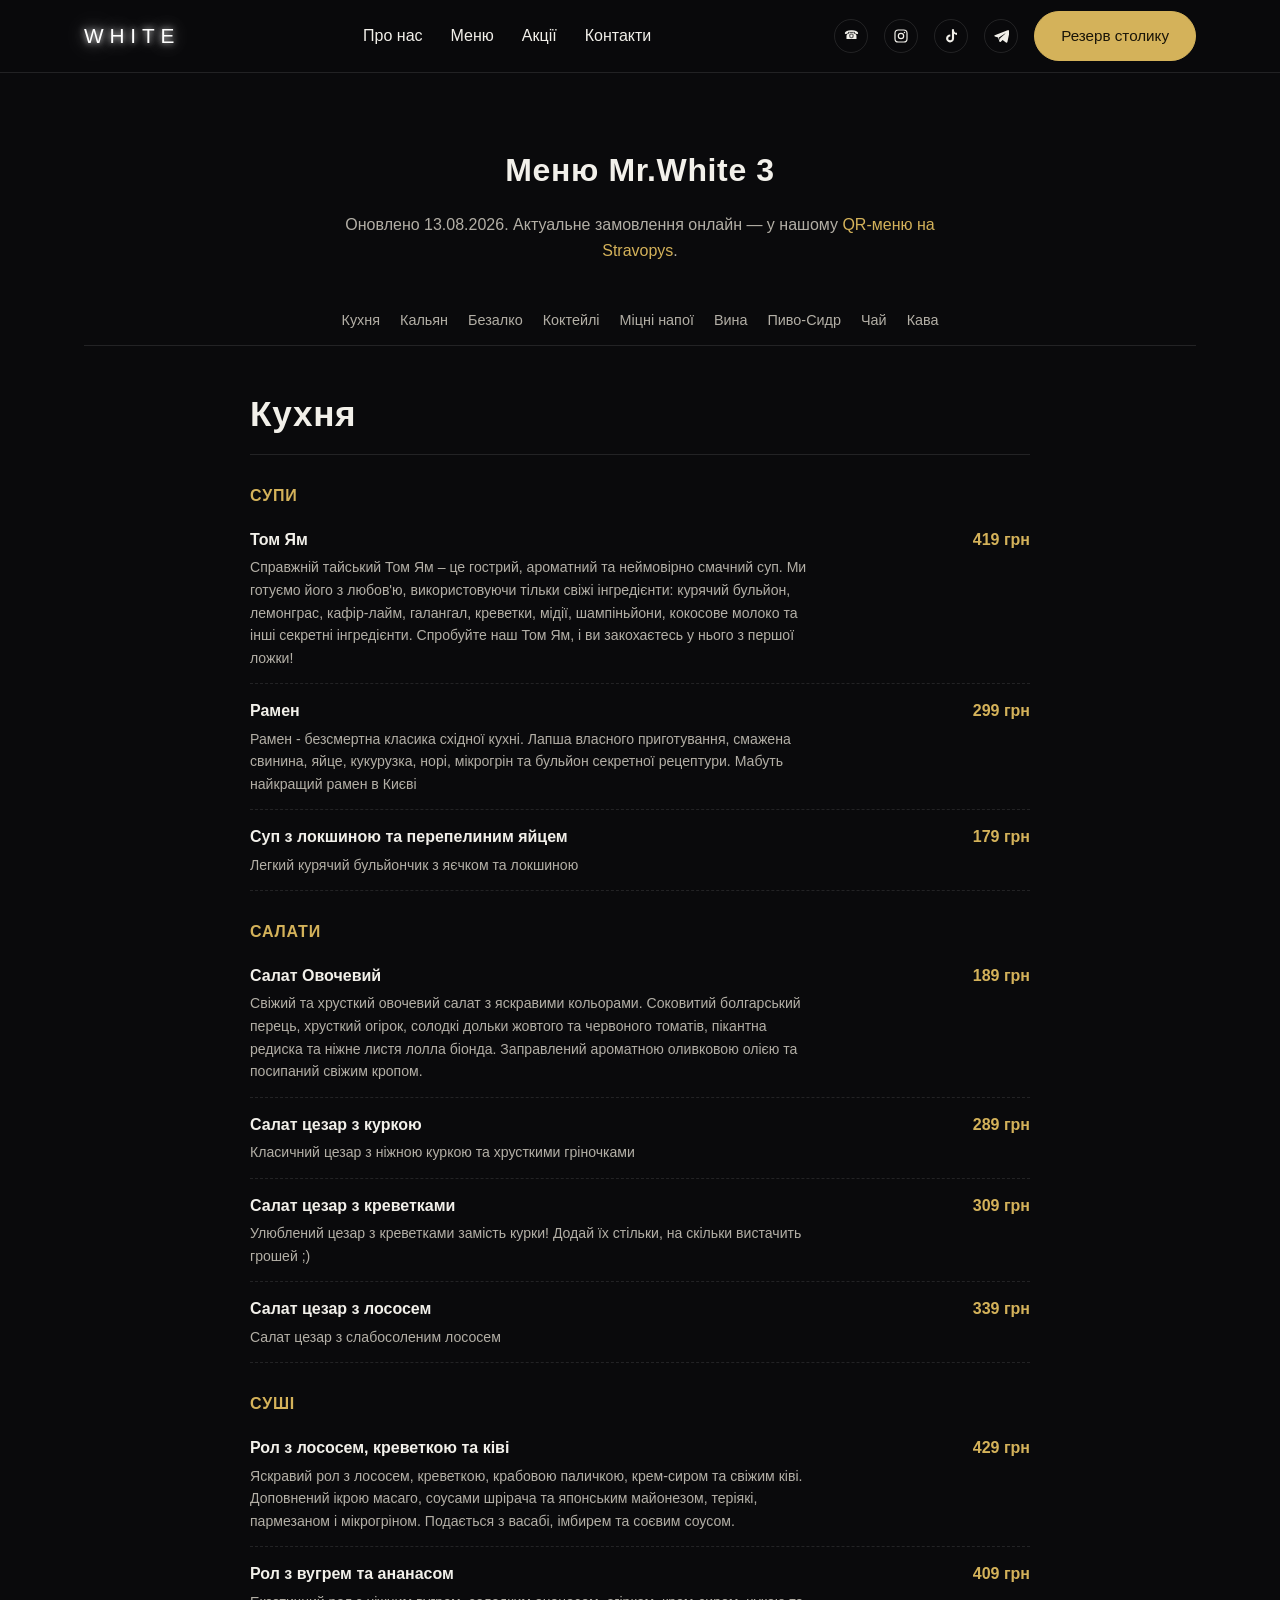
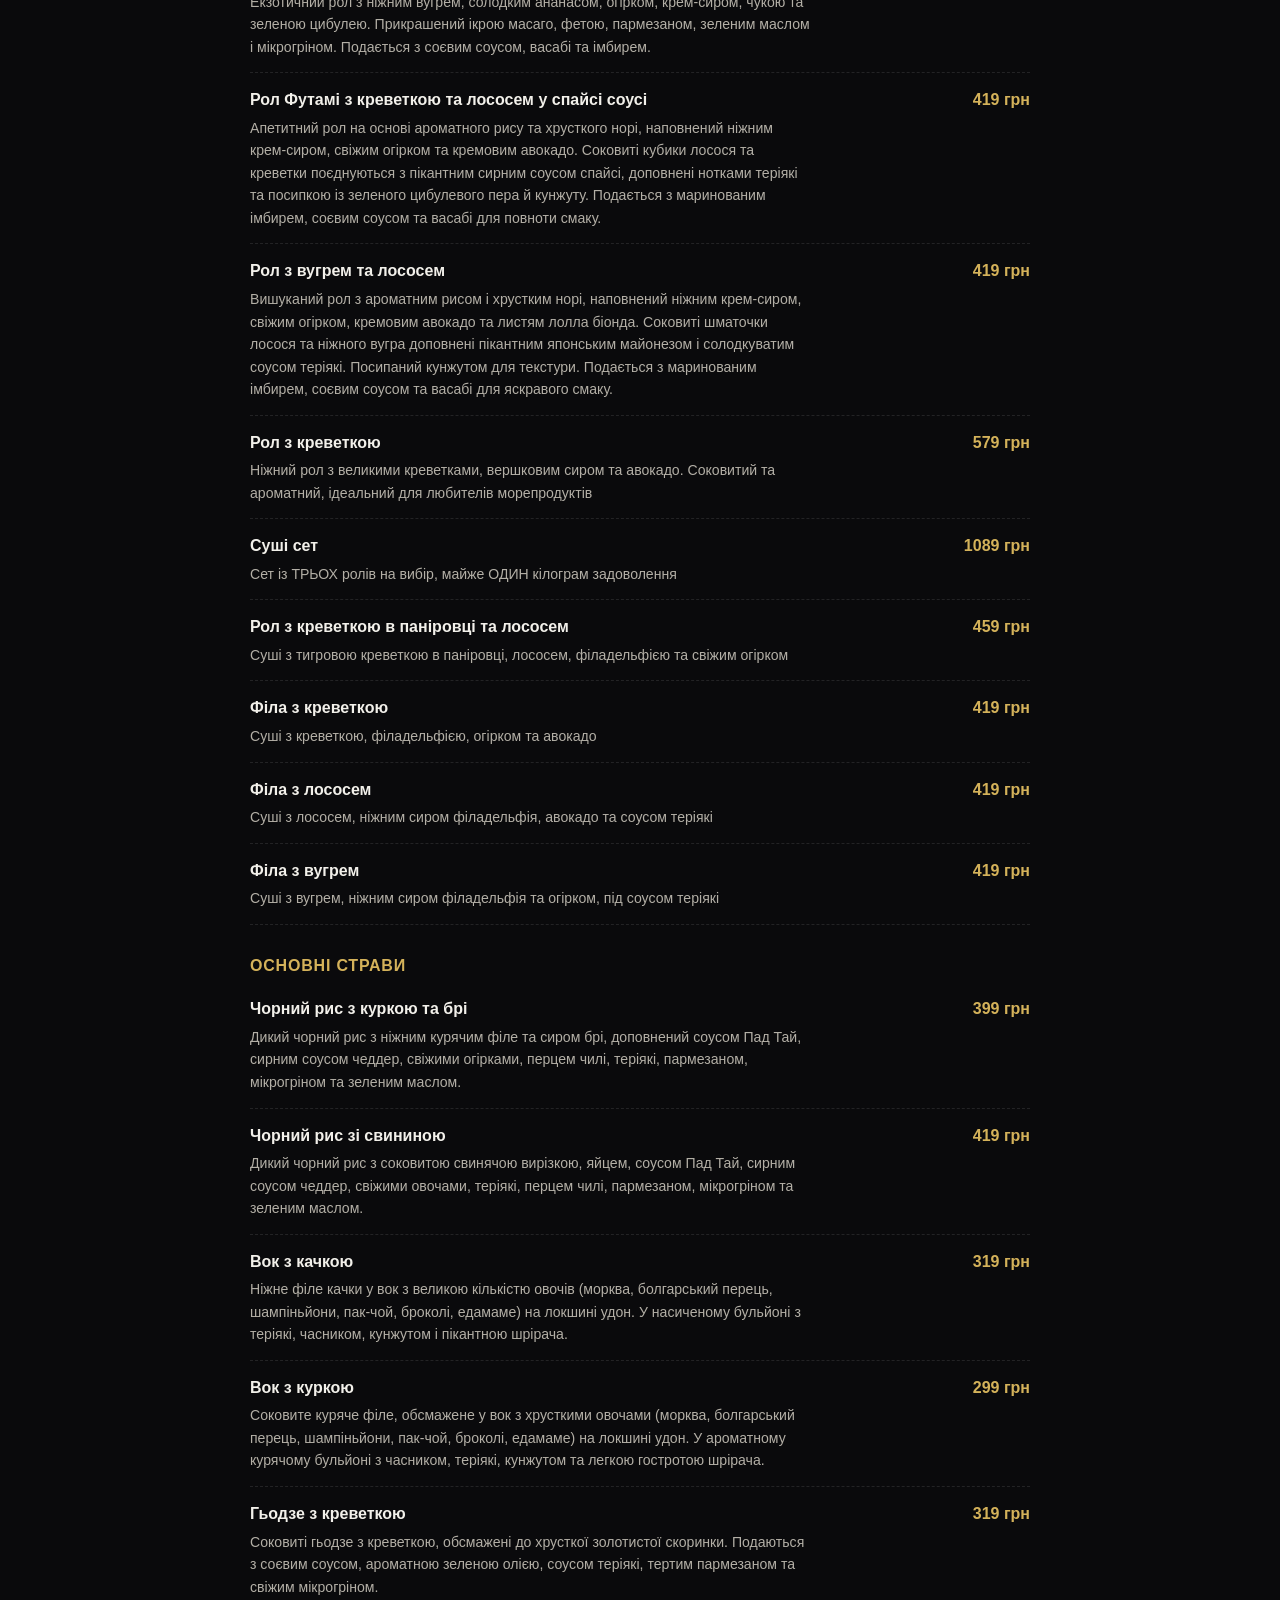
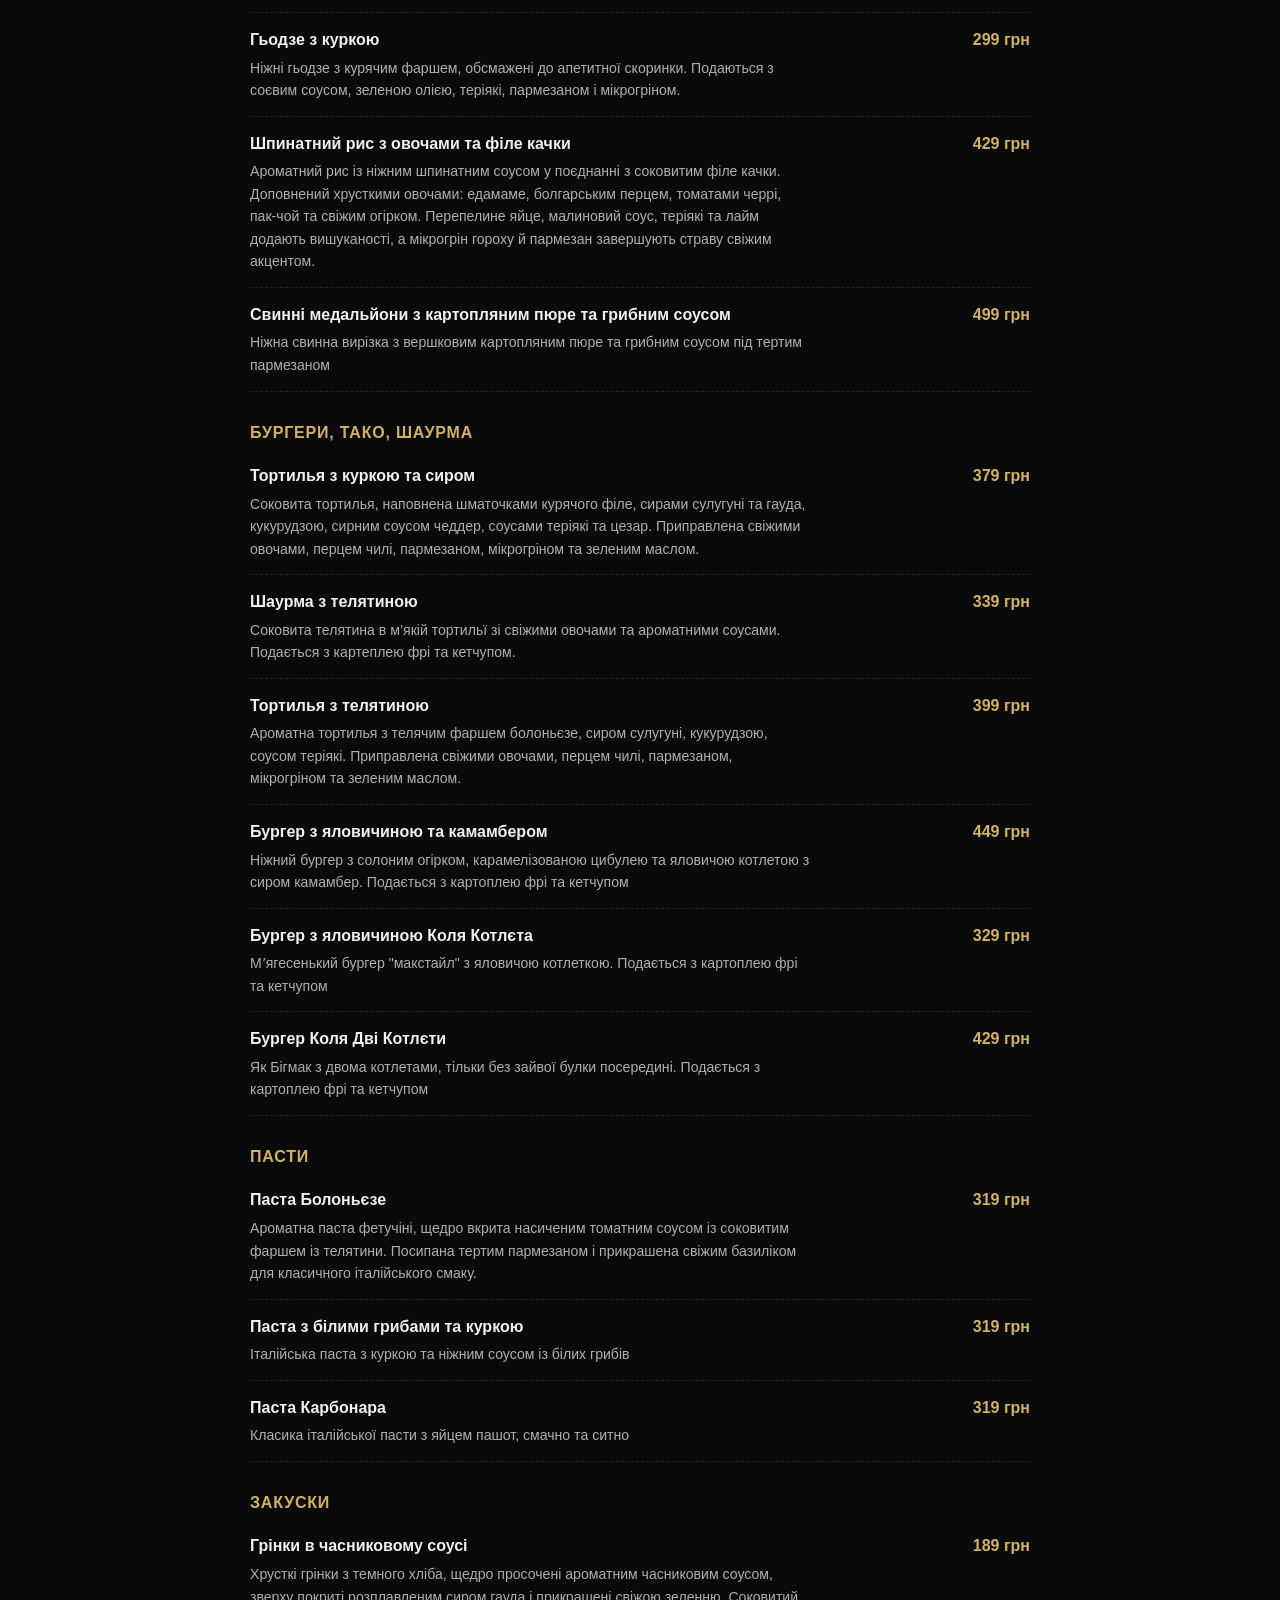
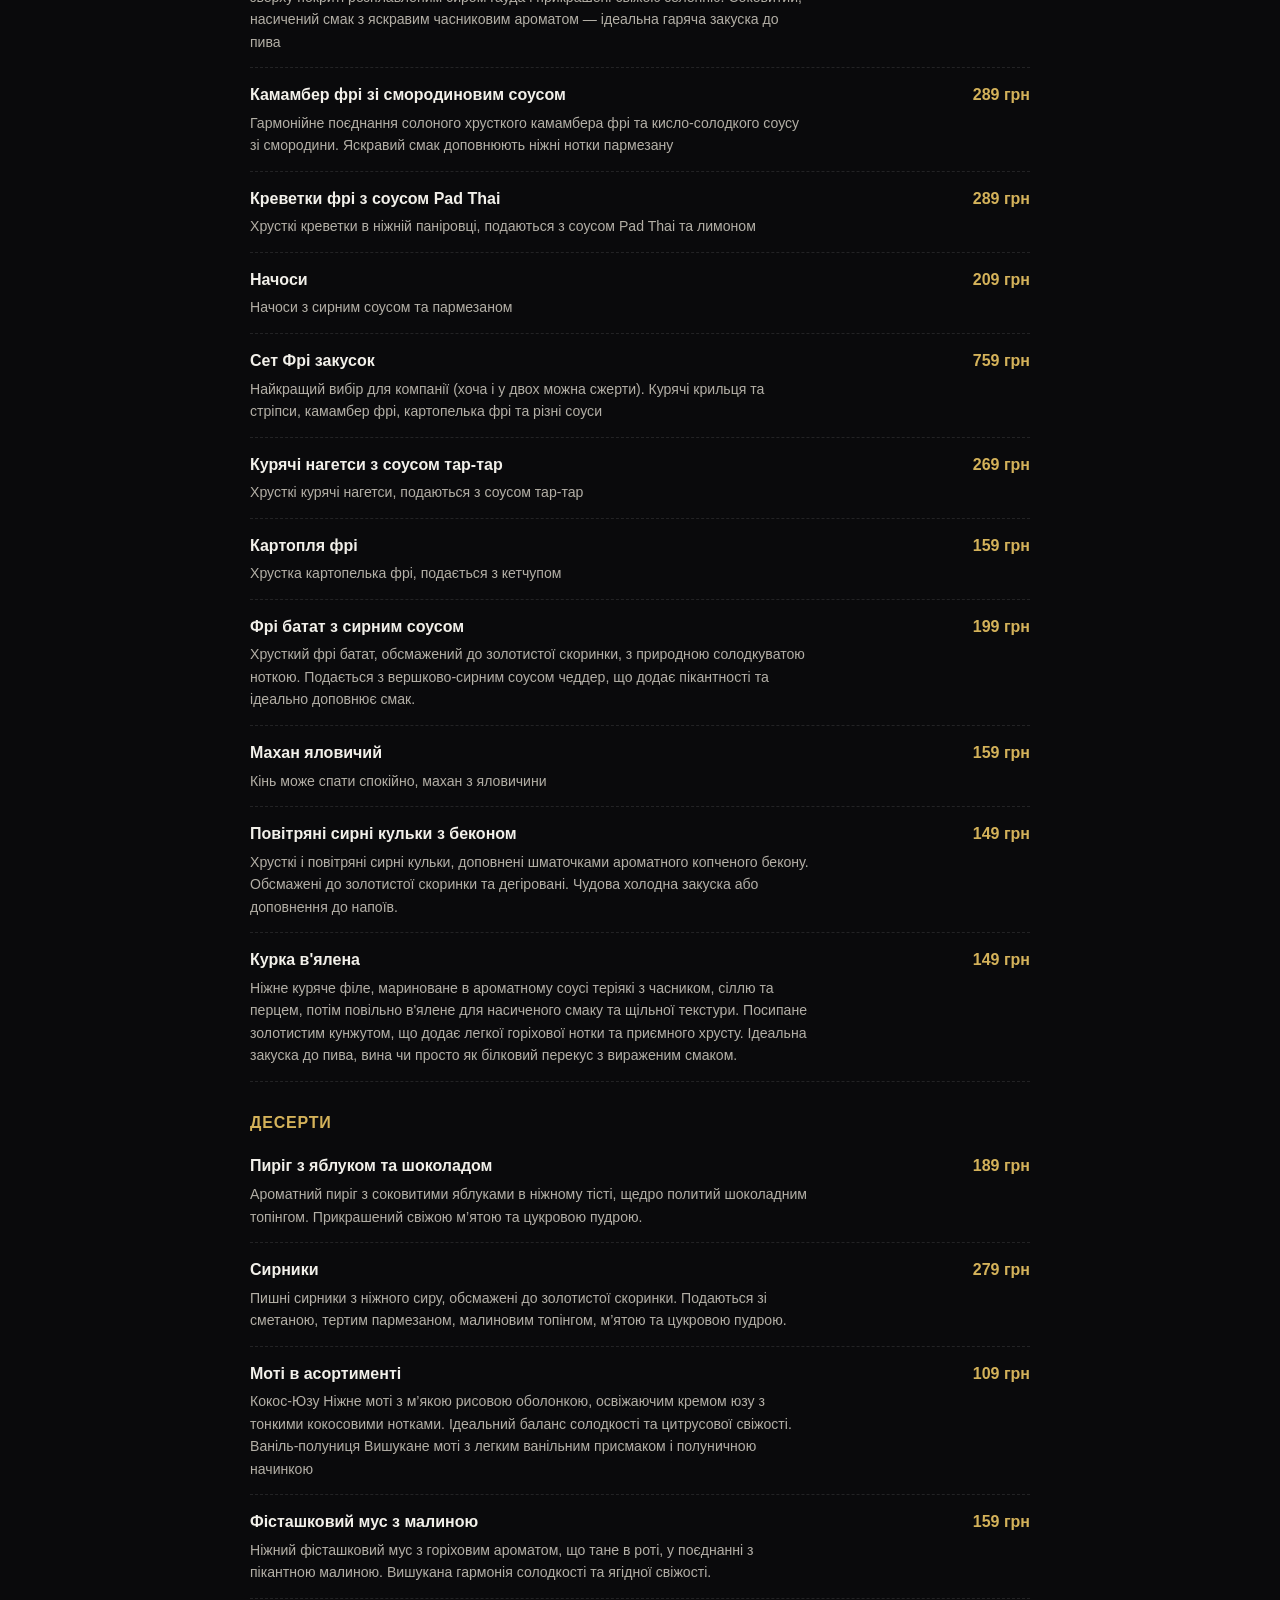
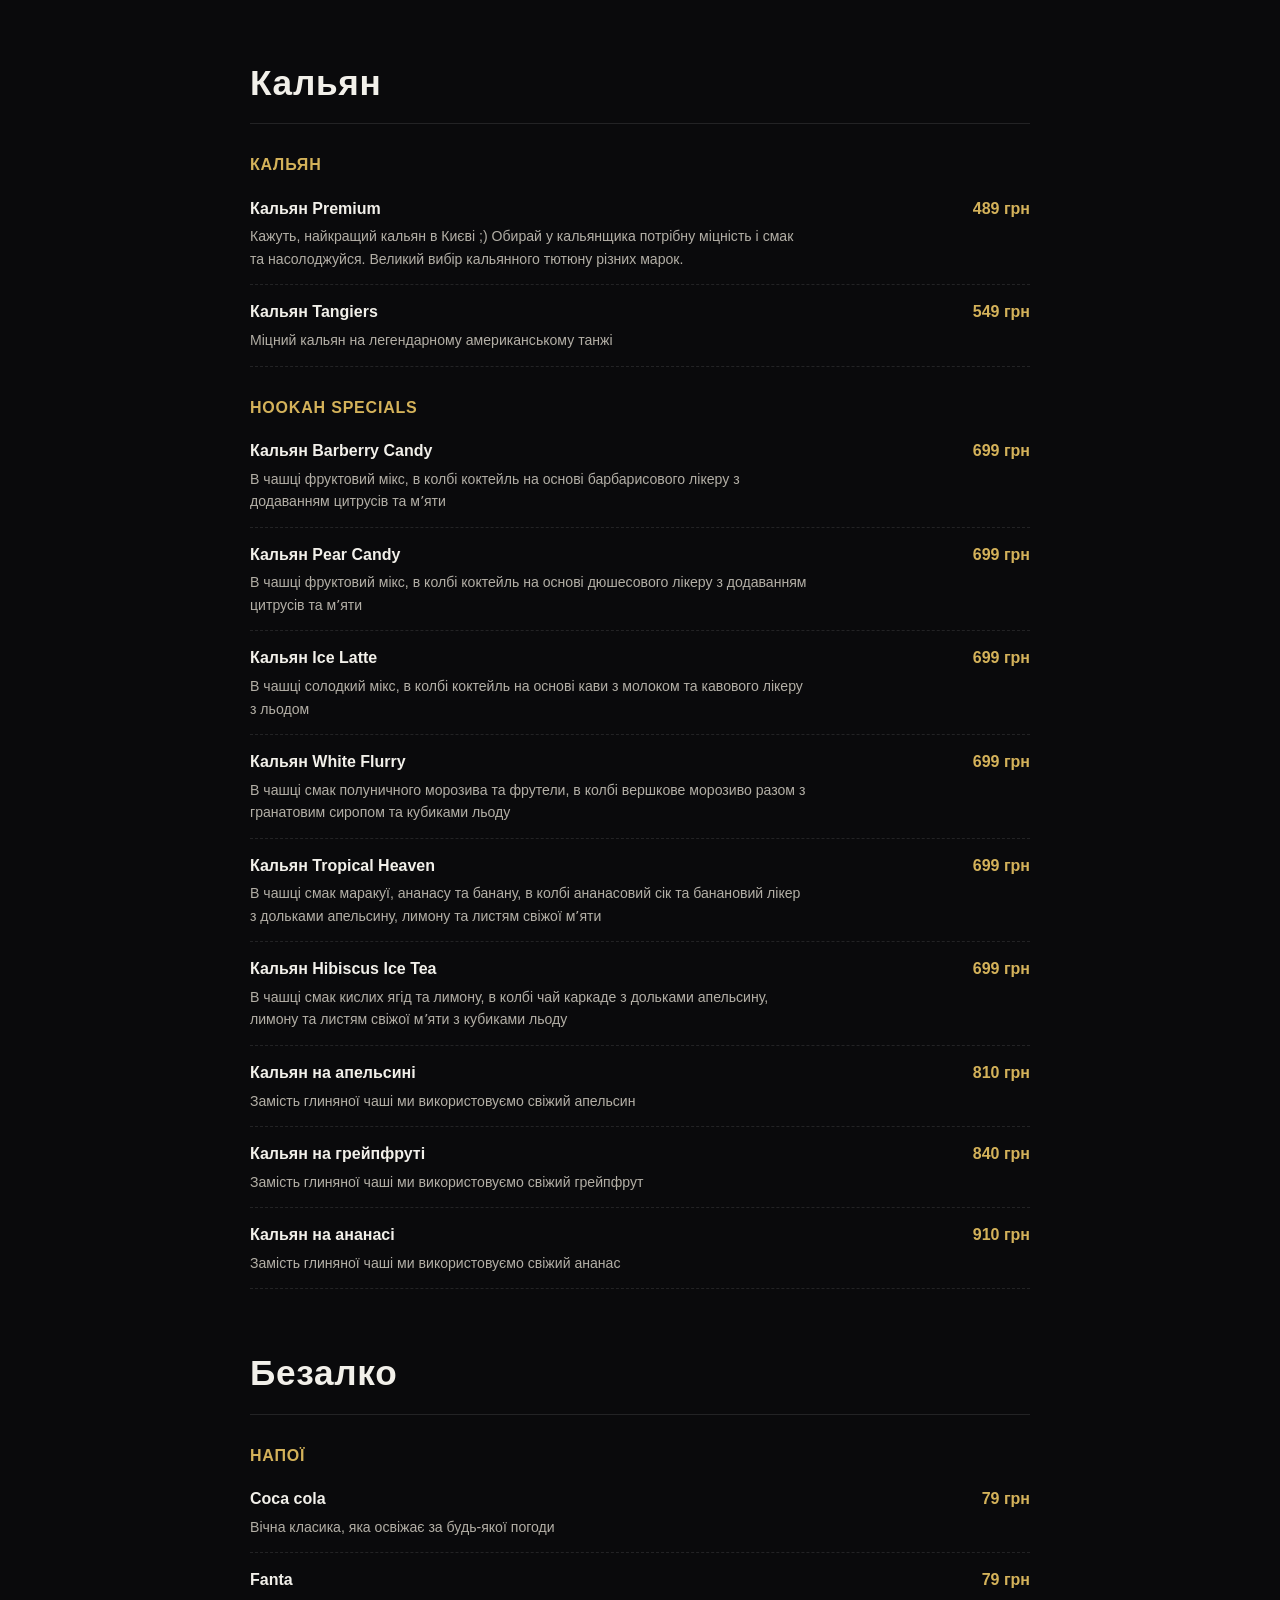
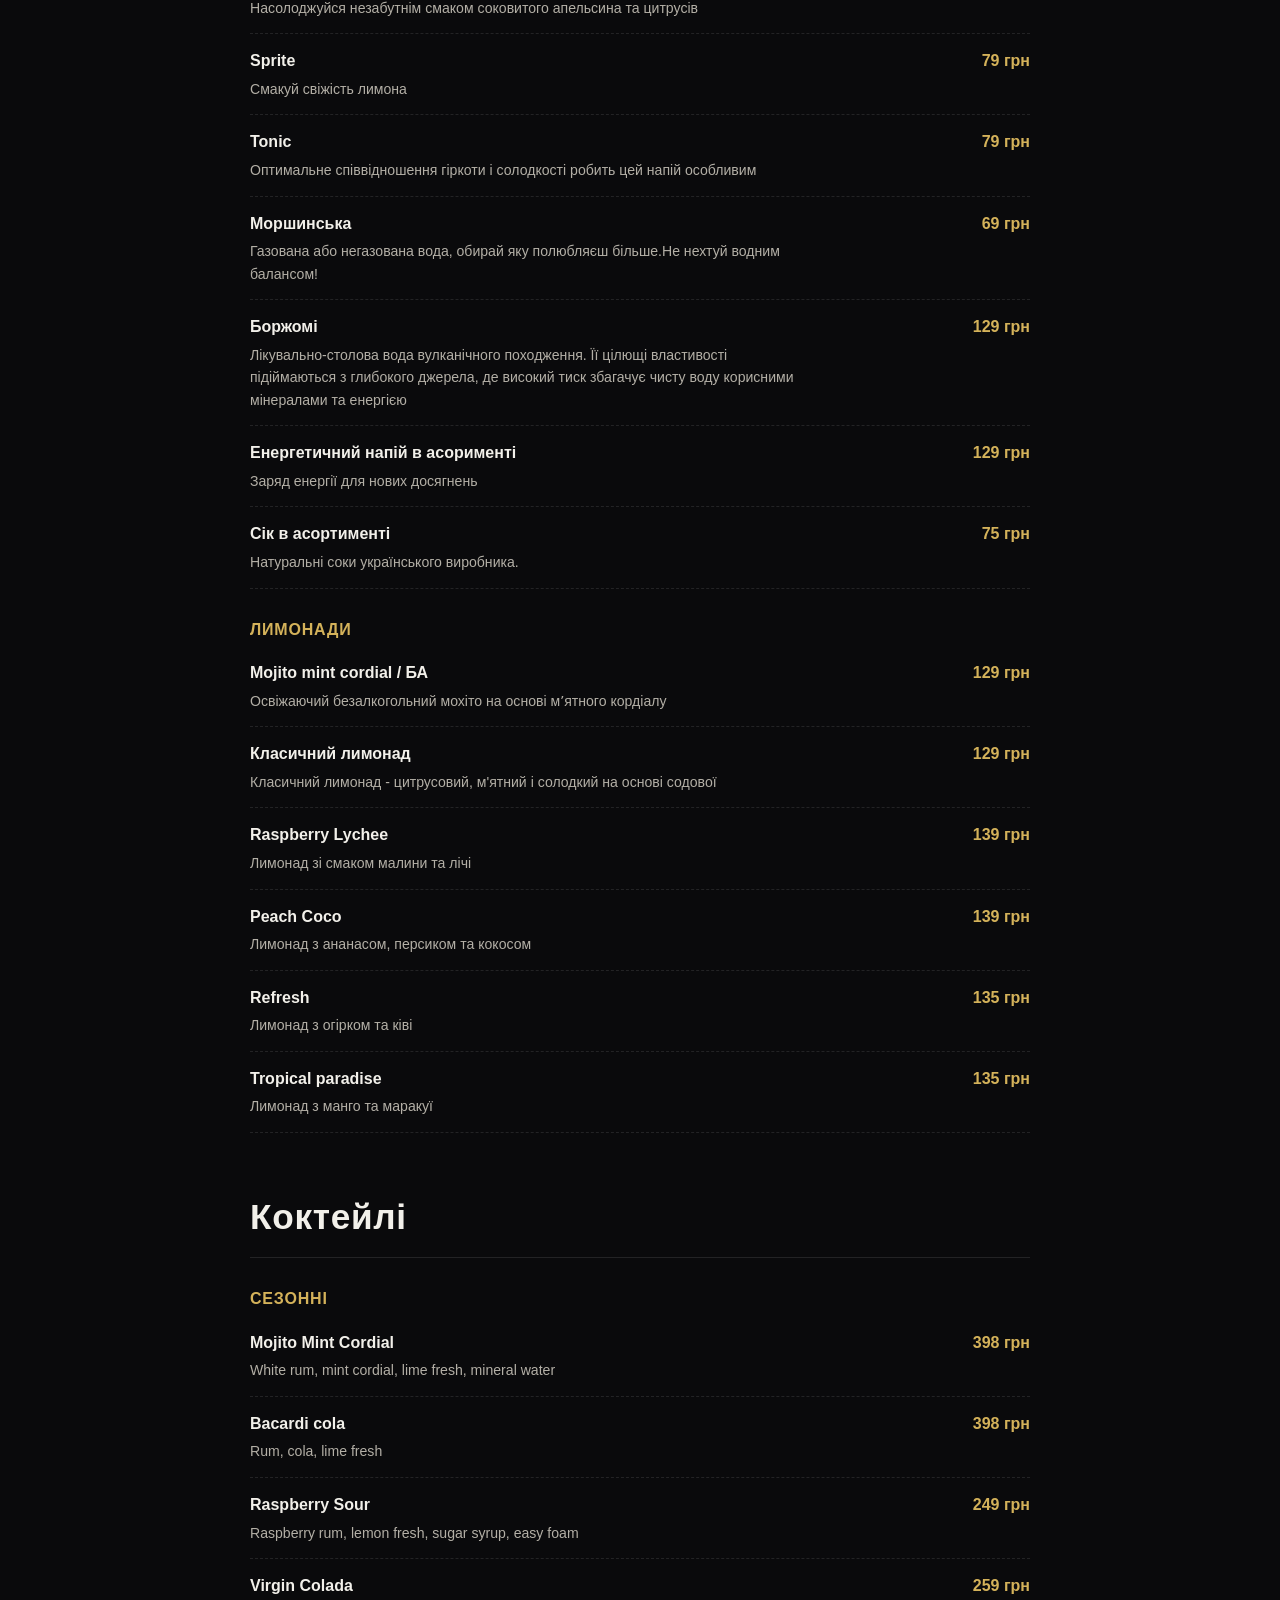
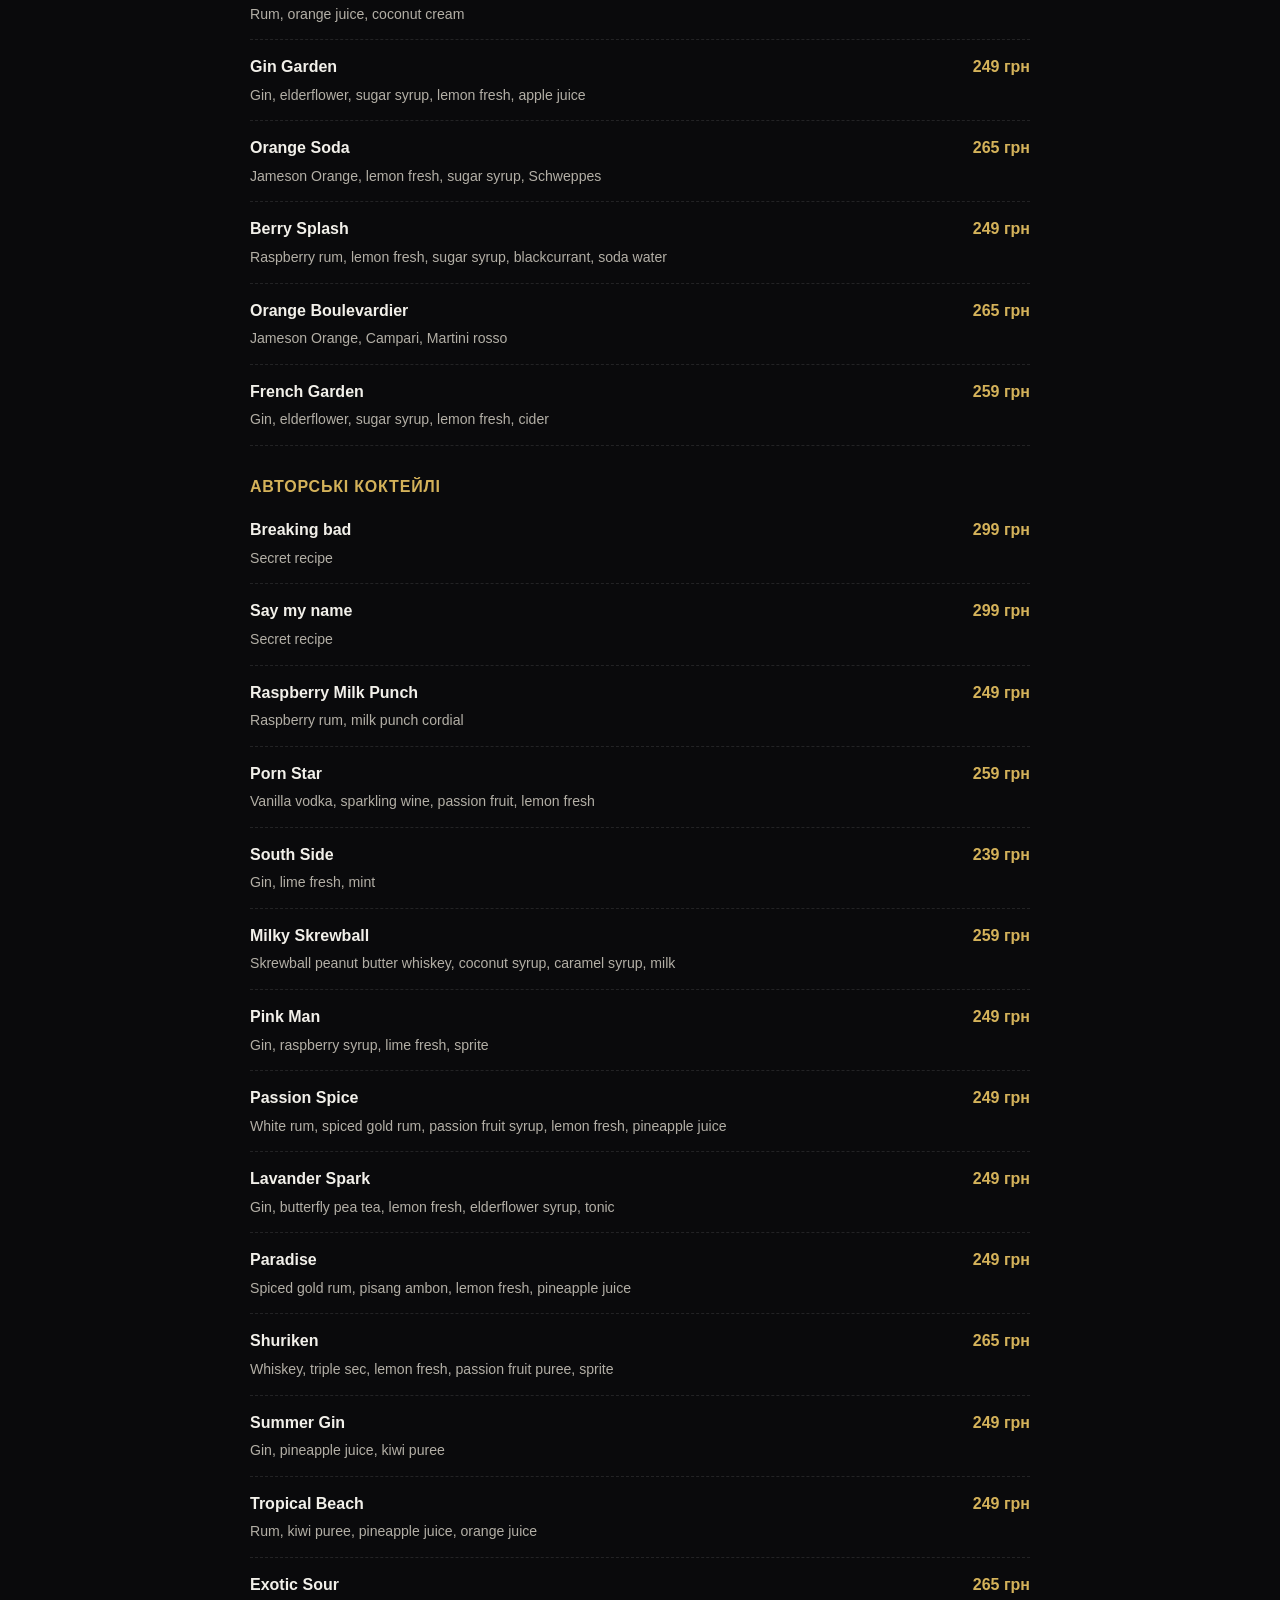
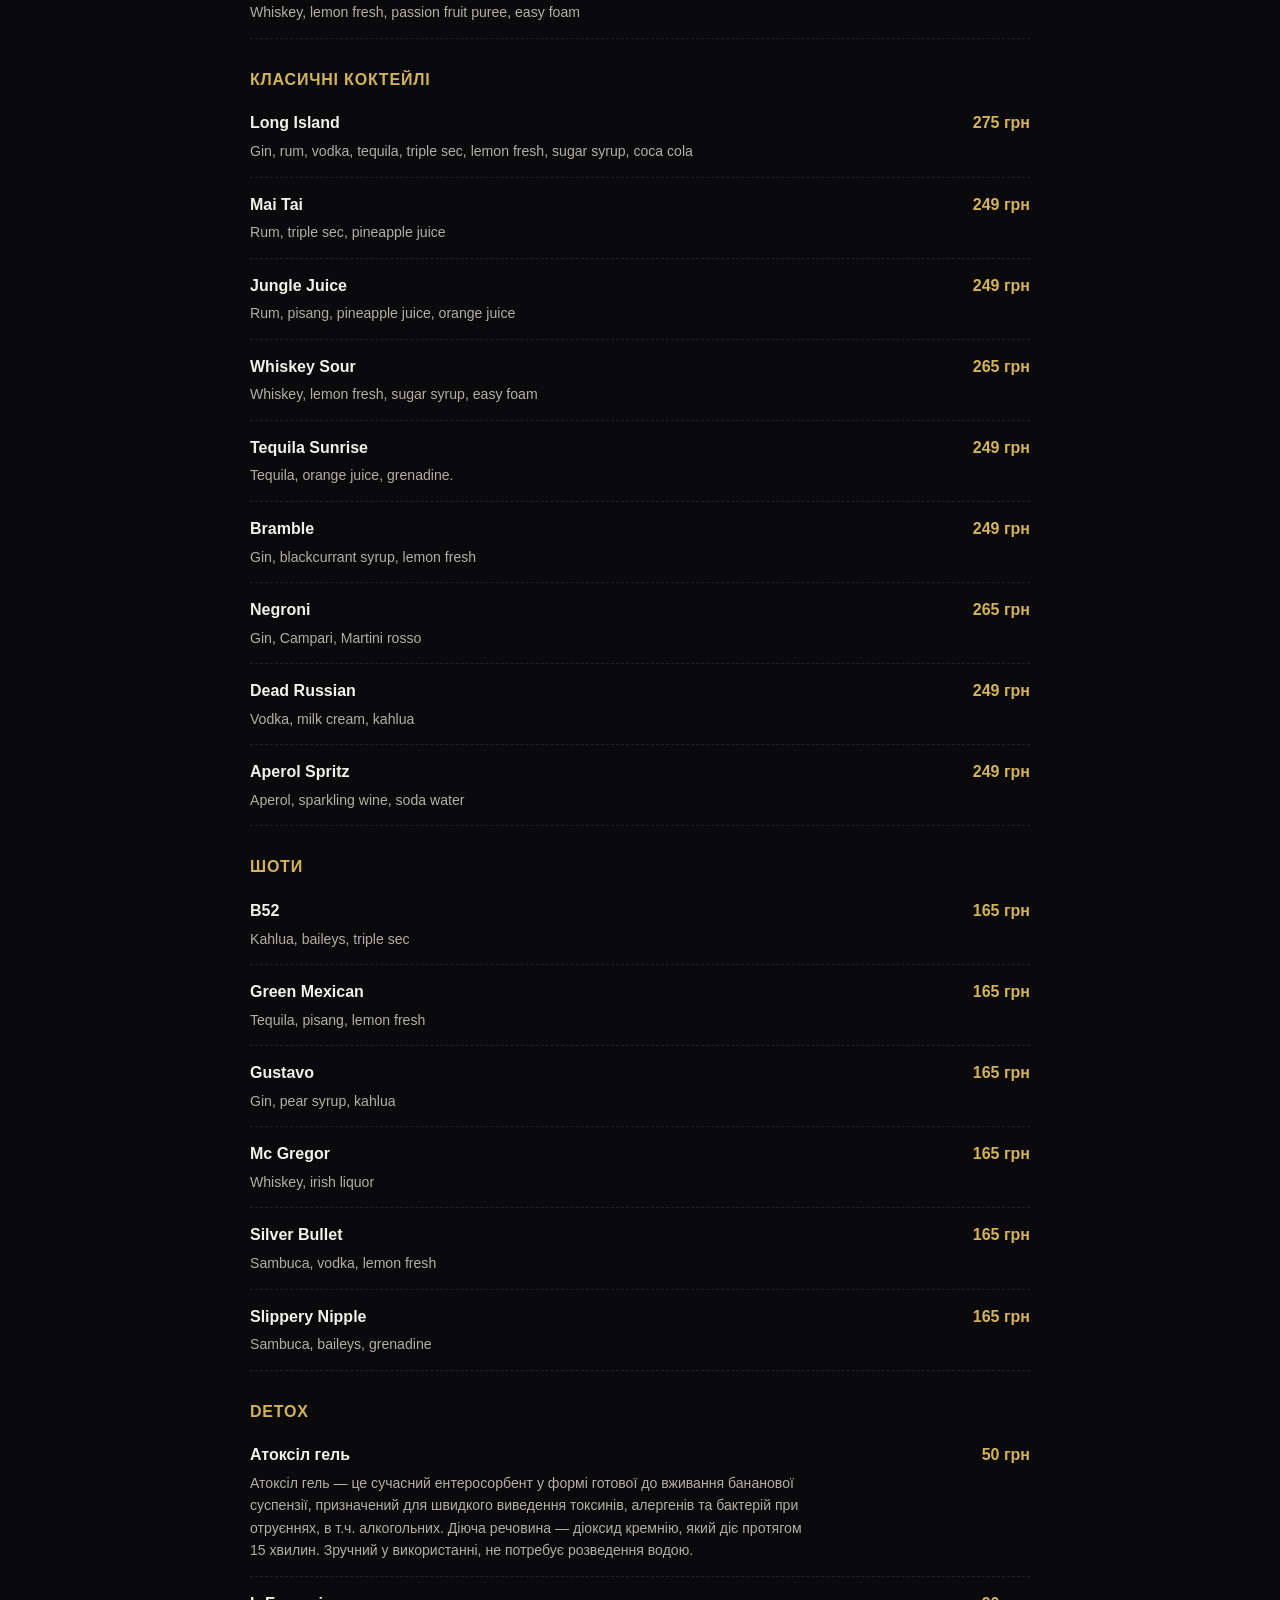
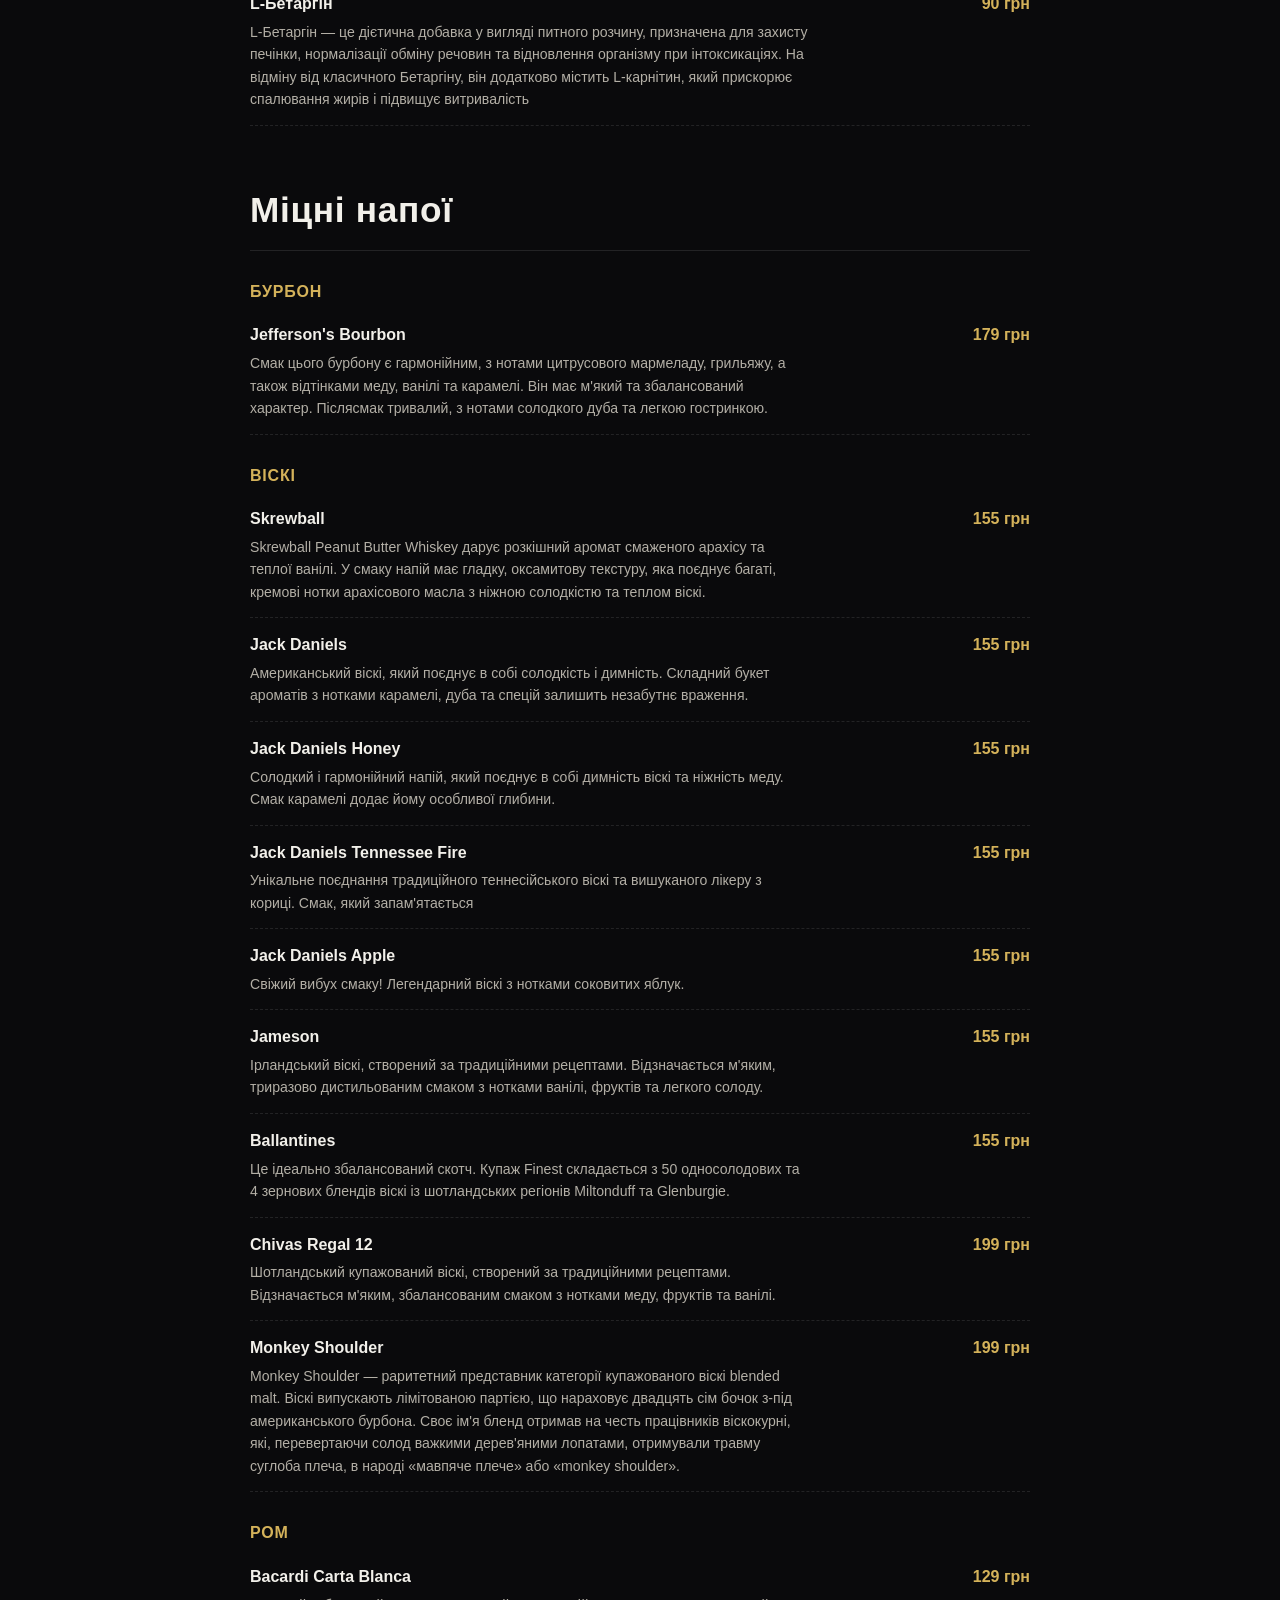
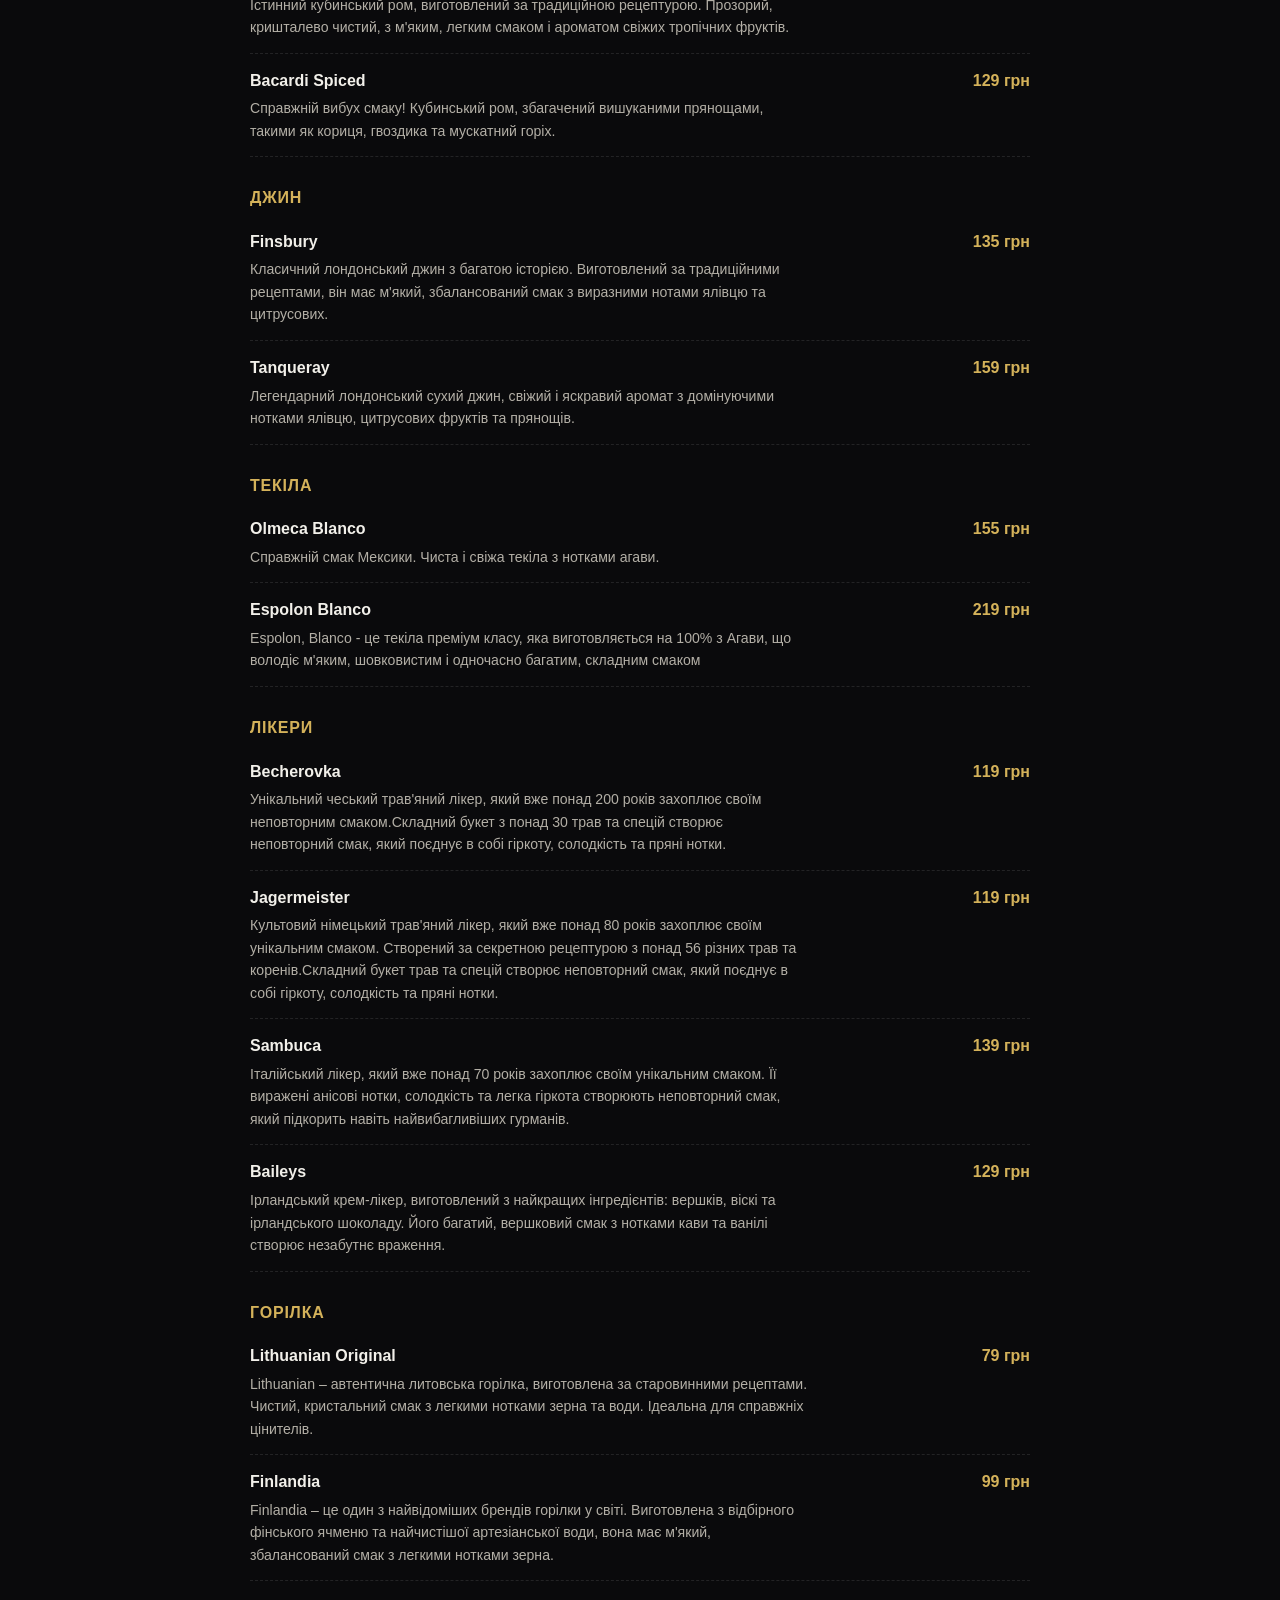
==== commit 2b638e84: "chore: автооновлення меню зі Stravopys" ====
--- a/menu.html
+++ b/menu.html
@@ -4,13 +4,13 @@
 <meta charset="UTF-8">
 <meta name="viewport" content="width=device-width, initial-scale=1">
 <title>Меню — Кальян-бар Mr.White 3 | Київ</title>
-<meta name="description" content="Повне меню кальян-бару Mr.White 3 у Києві: кальяни, коктейлі, кухня, напої та ціни. Оновлено 08.08.2026.">
-<link rel="canonical" href="https://mrwhite3.com.ua/menu.html">
+<meta name="description" content="Повне меню кальян-бару Mr.White 3 у Києві: кальяни, коктейлі, кухня, напої та ціни. Оновлено 13.08.2026.">
+<link rel="canonical" href="https://mrwhite3.com.ua/menu">
 
 <meta property="og:type" content="website">
-<meta property="og:url" content="https://mrwhite3.com.ua/menu.html">
+<meta property="og:url" content="https://mrwhite3.com.ua/menu">
 <meta property="og:title" content="Меню — Кальян-бар Mr.White 3">
-<meta property="og:description" content="Кальяни, коктейлі, кухня та напої в Mr.White 3. Оновлено 08.08.2026.">
+<meta property="og:description" content="Кальяни, коктейлі, кухня та напої в Mr.White 3. Оновлено 13.08.2026.">
 <meta property="og:image" content="https://mrwhite3.com.ua/assets/img/lounge.webp">
 <meta property="og:locale" content="uk_UA">
 
@@ -26,20 +26,20 @@
   gtag('js', new Date());
   gtag('config', 'G-LB3JE0N3KT');
 </script>
-<script type="application/ld+json">{"@context": "https://schema.org", "@type": "Menu", "name": "Меню Mr.White 3", "inLanguage": "uk", "hasMenuSection": [{"@type": "MenuSection", "name": "Кухня", "hasMenuItem": [{"@type": "MenuItem", "name": "Том Ям", "description": "Справжній тайський Том Ям – це гострий, ароматний та неймовірно смачний суп. Ми готуємо його з любов'ю, використовуючи тільки свіжі інгредієнти: курячий бульйон, лемонграс, кафір-лайм, галангал, креветки, мідії, шампіньйони, кокосове молоко та інші секретні інгредієнти. Спробуйте наш Том Ям, і ви закохаєтесь у нього з першої ложки!", "offers": {"@type": "Offer", "price": 419.0, "priceCurrency": "UAH"}}, {"@type": "MenuItem", "name": "Рамен", "description": "Рамен - безсмертна класика східної кухні. Лапша власного приготування, смажена свинина, яйце, кукурузка, норі, мікрогрін та бульйон секретної рецептури. Мабуть найкращий рамен в Києві", "offers": {"@type": "Offer", "price": 299.0, "priceCurrency": "UAH"}}, {"@type": "MenuItem", "name": "Суп з локшиною та перепелиним яйцем", "description": "Легкий курячий бульйончик з яєчком та локшиною", "offers": {"@type": "Offer", "price": 179.0, "priceCurrency": "UAH"}}, {"@type": "MenuItem", "name": "Салат Овочевий", "description": "Свіжий та хрусткий овочевий салат з яскравими кольорами. Соковитий болгарський перець, хрусткий огірок, солодкі дольки жовтого та червоного томатів, пікантна редиска та ніжне листя лолла біонда. Заправлений ароматною оливковою олією та посипаний свіжим кропом.", "offers": {"@type": "Offer", "price": 189.0, "priceCurrency": "UAH"}}, {"@type": "MenuItem", "name": "Салат цезар з куркою", "description": "Класичний цезар з ніжною куркою та хрусткими гріночками", "offers": {"@type": "Offer", "price": 289.0, "priceCurrency": "UAH"}}, {"@type": "MenuItem", "name": "Салат цезар з креветками", "description": "Улюблений цезар з креветками замість курки! Додай їх стільки, на скільки вистачить грошей ;)", "offers": {"@type": "Offer", "price": 309.0, "priceCurrency": "UAH"}}, {"@type": "MenuItem", "name": "Салат цезар з лососем", "description": "Салат цезар з слабосоленим лососем", "offers": {"@type": "Offer", "price": 339.0, "priceCurrency": "UAH"}}, {"@type": "MenuItem", "name": "Рол з лососем, креветкою та ківі", "description": "Яскравий рол з лососем, креветкою, крабовою паличкою, крем-сиром та свіжим ківі. Доповнений ікрою масаго, соусами шрірача та японським майонезом, теріякі, пармезаном і мікрогріном. Подається з васабі, імбирем та соєвим соусом.", "offers": {"@type": "Offer", "price": 429.0, "priceCurrency": "UAH"}}, {"@type": "MenuItem", "name": "Рол з вугрем та ананасом", "description": "Екзотичний рол з ніжним вугрем, солодким ананасом, огірком, крем-сиром, чукою та зеленою цибулею. Прикрашений ікрою масаго, фетою, пармезаном, зеленим маслом і мікрогріном. Подається з соєвим соусом, васабі та імбирем.", "offers": {"@type": "Offer", "price": 409.0, "priceCurrency": "UAH"}}, {"@type": "MenuItem", "name": "Рол Футамі з креветкою та лососем у спайсі соусі", "description": "Апетитний рол на основі ароматного рису та хрусткого норі, наповнений ніжним крем-сиром, свіжим огірком та кремовим авокадо. Соковиті кубики лосося та креветки поєднуються з пікантним сирним соусом спайсі, доповнені нотками теріякі та посипкою із зеленого цибулевого пера й кунжуту. Подається з маринованим імбирем, соєвим соусом та васабі для повноти смаку.", "offers": {"@type": "Offer", "price": 419.0, "priceCurrency": "UAH"}}, {"@type": "MenuItem", "name": "Рол з вугрем та лососем", "description": "Вишуканий рол з ароматним рисом і хрустким норі, наповнений ніжним крем-сиром, свіжим огірком, кремовим авокадо та листям лолла біонда. Соковиті шматочки лосося та ніжного вугра доповнені пікантним японським майонезом і солодкуватим соусом теріякі. Посипаний кунжутом для текстури. Подається з маринованим імбирем, соєвим соусом та васабі для яскравого смаку.", "offers": {"@type": "Offer", "price": 419.0, "priceCurrency": "UAH"}}, {"@type": "MenuItem", "name": "Рол з креветкою", "description": "Ніжний рол з великими креветками, вершковим сиром та авокадо. Соковитий та ароматний, ідеальний для любителів морепродуктів", "offers": {"@type": "Offer", "price": 579.0, "priceCurrency": "UAH"}}, {"@type": "MenuItem", "name": "Суші сет", "description": "Сет із ТРЬОХ ролів на вибір, майже ОДИН кілограм задоволення", "offers": {"@type": "Offer", "price": 1089.0, "priceCurrency": "UAH"}}, {"@type": "MenuItem", "name": "Рол з креветкою в паніровці та лососем", "description": "Суші з тигровою креветкою в паніровці, лососем, філадельфією та свіжим огірком", "offers": {"@type": "Offer", "price": 459.0, "priceCurrency": "UAH"}}, {"@type": "MenuItem", "name": "Філа з креветкою", "description": "Суші з креветкою, філадельфією, огірком та авокадо", "offers": {"@type": "Offer", "price": 419.0, "priceCurrency": "UAH"}}, {"@type": "MenuItem", "name": "Філа з лососем", "description": "Суші з лососем, ніжним сиром філадельфія, авокадо та соусом теріякі", "offers": {"@type": "Offer", "price": 419.0, "priceCurrency": "UAH"}}, {"@type": "MenuItem", "name": "Філа з вугрем", "description": "Суші з вугрем, ніжним сиром філадельфія та огірком, під соусом теріякі", "offers": {"@type": "Offer", "price": 419.0, "priceCurrency": "UAH"}}, {"@type": "MenuItem", "name": "Чорний рис з куркою та брі", "description": "Дикий чорний рис з ніжним курячим філе та сиром брі, доповнений соусом Пад Тай, сирним соусом чеддер, свіжими огірками, перцем чилі, теріякі, пармезаном, мікрогріном та зеленим маслом.", "offers": {"@type": "Offer", "price": 399.0, "priceCurrency": "UAH"}}, {"@type": "MenuItem", "name": "Чорний рис зі свининою", "description": "Дикий чорний рис з соковитою свинячою вирізкою, яйцем, соусом Пад Тай, сирним соусом чеддер, свіжими овочами, теріякі, перцем чилі, пармезаном, мікрогріном та зеленим маслом.", "offers": {"@type": "Offer", "price": 419.0, "priceCurrency": "UAH"}}, {"@type": "MenuItem", "name": "Вок з качкою", "description": "Ніжне філе качки у вок з великою кількістю овочів (морква, болгарський перець, шампіньйони, пак-чой, броколі, едамаме) на локшині удон. У насиченому бульйоні з теріякі, часником, кунжутом і пікантною шрірача.", "offers": {"@type": "Offer", "price": 319.0, "priceCurrency": "UAH"}}, {"@type": "MenuItem", "name": "Вок з куркою", "description": "Соковите куряче філе, обсмажене у вок з хрусткими овочами (морква, болгарський перець, шампіньйони, пак-чой, броколі, едамаме) на локшині удон. У ароматному курячому бульйоні з часником, теріякі, кунжутом та легкою гостротою шрірача.", "offers": {"@type": "Offer", "price": 299.0, "priceCurrency": "UAH"}}, {"@type": "MenuItem", "name": "Гьодзе з креветкою", "description": "Соковиті гьодзе з креветкою, обсмажені до хрусткої золотистої скоринки. Подаються з соєвим соусом, ароматною зеленою олією, соусом теріякі, тертим пармезаном та свіжим мікрогріном.", "offers": {"@type": "Offer", "price": 319.0, "priceCurrency": "UAH"}}, {"@type": "MenuItem", "name": "Гьодзе з куркою", "description": "Ніжні гьодзе з курячим фаршем, обсмажені до апетитної скоринки. Подаються з соєвим соусом, зеленою олією, теріякі, пармезаном і мікрогріном.", "offers": {"@type": "Offer", "price": 299.0, "priceCurrency": "UAH"}}, {"@type": "MenuItem", "name": "Шпинатний рис з овочами та філе качки", "description": "Ароматний рис із ніжним шпинатним соусом у поєднанні з соковитим філе качки. Доповнений хрусткими овочами: едамаме, болгарським перцем, томатами черрі, пак-чой та свіжим огірком. Перепелине яйце, малиновий соус, теріякі та лайм додають вишуканості, а мікрогрін гороху й пармезан завершують страву свіжим акцентом.", "offers": {"@type": "Offer", "price": 429.0, "priceCurrency": "UAH"}}, {"@type": "MenuItem", "name": "Свинні медальйони з картопляним пюре та грибним соусом", "description": "Ніжна свинна вирізка з вершковим картопляним пюре та грибним соусом під тертим пармезаном", "offers": {"@type": "Offer", "price": 499.0, "priceCurrency": "UAH"}}, {"@type": "MenuItem", "name": "Тортилья з куркою та сиром", "description": "Соковита тортилья, наповнена шматочками курячого філе, сирами сулугуні та гауда, кукурудзою, сирним соусом чеддер, соусами теріякі та цезар. Приправлена свіжими овочами, перцем чилі, пармезаном, мікрогріном та зеленим маслом.", "offers": {"@type": "Offer", "price": 379.0, "priceCurrency": "UAH"}}, {"@type": "MenuItem", "name": "Шаурма з телятиною", "description": "Соковита телятина в м’якій тортильї зі свіжими овочами та ароматними соусами. Подається з картеплею фрі та кетчупом.", "offers": {"@type": "Offer", "price": 339.0, "priceCurrency": "UAH"}}, {"@type": "MenuItem", "name": "Тортилья з телятиною", "description": "Ароматна тортилья з телячим фаршем болоньєзе, сиром сулугуні, кукурудзою, соусом теріякі. Приправлена свіжими овочами, перцем чилі, пармезаном, мікрогріном та зеленим маслом.", "offers": {"@type": "Offer", "price": 399.0, "priceCurrency": "UAH"}}, {"@type": "MenuItem", "name": "Бургер з яловичиною та камамбером", "description": "Ніжний бургер з солоним огірком, карамелізованою цибулею та яловичою котлетою з сиром камамбер. Подається з картоплею фрі та кетчупом", "offers": {"@type": "Offer", "price": 449.0, "priceCurrency": "UAH"}}, {"@type": "MenuItem", "name": "Бургер з яловичиною Коля Котлєта", "description": "Мʼягесенький бургер \"макстайл\" з яловичою котлеткою. Подається з картоплею фрі та кетчупом", "offers": {"@type": "Offer", "price": 329.0, "priceCurrency": "UAH"}}, {"@type": "MenuItem", "name": "Бургер Коля Дві Котлєти", "description": "Як Бігмак з двома котлетами, тільки без зайвої булки посередині. Подається з картоплею фрі та кетчупом", "offers": {"@type": "Offer", "price": 429.0, "priceCurrency": "UAH"}}, {"@type": "MenuItem", "name": "Паста Болоньєзе", "description": "Ароматна паста фетучіні, щедро вкрита насиченим томатним соусом із соковитим фаршем із телятини. Посипана тертим пармезаном і прикрашена свіжим базиліком для класичного італійського смаку.", "offers": {"@type": "Offer", "price": 319.0, "priceCurrency": "UAH"}}, {"@type": "MenuItem", "name": "Паста з білими грибами та куркою", "description": "Італійська паста з куркою та ніжним соусом із білих грибів", "offers": {"@type": "Offer", "price": 319.0, "priceCurrency": "UAH"}}, {"@type": "MenuItem", "name": "Паста Карбонара", "description": "Класика італійської пасти з яйцем пашот, смачно та ситно", "offers": {"@type": "Offer", "price": 319.0, "priceCurrency": "UAH"}}, {"@type": "MenuItem", "name": "Грінки в часниковому соусі", "description": "Хрусткі грінки з темного хліба, щедро просочені ароматним часниковим соусом, зверху покриті розплавленим сиром гауда і прикрашені свіжою зеленню. Соковитий, насичений смак з яскравим часниковим ароматом — ідеальна гаряча закуска до пива", "offers": {"@type": "Offer", "price": 189.0, "priceCurrency": "UAH"}}, {"@type": "MenuItem", "name": "Камамбер фрі зі смородиновим соусом", "description": "Гармонійне поєднання солоного хрусткого камамбера фрі та кисло-солодкого соусу зі смородини. Яскравий смак доповнюють ніжні нотки пармезану", "offers": {"@type": "Offer", "price": 289.0, "priceCurrency": "UAH"}}, {"@type": "MenuItem", "name": "Креветки фрі з соусом Pad Thai", "description": "Хрусткі креветки в ніжній паніровці, подаються з соусом Pad Thai та лимоном", "offers": {"@type": "Offer", "price": 289.0, "priceCurrency": "UAH"}}, {"@type": "MenuItem", "name": "Начоси", "description": "Начоси з сирним соусом та пармезаном", "offers": {"@type": "Offer", "price": 209.0, "priceCurrency": "UAH"}}, {"@type": "MenuItem", "name": "Сет Фрі закусок", "description": "Найкращий вибір для компанії (хоча і у двох можна сжерти). Курячі крильця та стріпси, камамбер фрі, картопелька фрі та різні соуси", "offers": {"@type": "Offer", "price": 759.0, "priceCurrency": "UAH"}}, {"@type": "MenuItem", "name": "Курячі нагетси з соусом тар-тар", "description": "Хрусткі курячі нагетси, подаються з соусом тар-тар", "offers": {"@type": "Offer", "price": 269.0, "priceCurrency": "UAH"}}, {"@type": "MenuItem", "name": "Картопля фрі", "description": "Хрустка картопелька фрі, подається з кетчупом", "offers": {"@type": "Offer", "price": 159.0, "priceCurrency": "UAH"}}, {"@type": "MenuItem", "name": "Фрі батат з сирним соусом", "description": "Хрусткий фрі батат, обсмажений до золотистої скоринки, з природною солодкуватою ноткою. Подається з вершково-сирним соусом чеддер, що додає пікантності та ідеально доповнює смак.", "offers": {"@type": "Offer", "price": 199.0, "priceCurrency": "UAH"}}, {"@type": "MenuItem", "name": "Махан яловичий", "description": "Кінь може спати спокійно, махан з яловичини", "offers": {"@type": "Offer", "price": 159.0, "priceCurrency": "UAH"}}, {"@type": "MenuItem", "name": "Повітряні сирні кульки з беконом", "description": "Хрусткі і повітряні сирні кульки, доповнені шматочками ароматного копченого бекону. Обсмажені до золотистої скоринки та дегіровані. Чудова холодна закуска або доповнення до напоїв.", "offers": {"@type": "Offer", "price": 149.0, "priceCurrency": "UAH"}}, {"@type": "MenuItem", "name": "Курка в'ялена", "description": "Ніжне куряче філе, мариноване в ароматному соусі теріякі з часником, сіллю та перцем, потім повільно в'ялене для насиченого смаку та щільної текстури. Посипане золотистим кунжутом, що додає легкої горіхової нотки та приємного хрусту. Ідеальна закуска до пива, вина чи просто як білковий перекус з вираженим смаком.", "offers": {"@type": "Offer", "price": 149.0, "priceCurrency": "UAH"}}, {"@type": "MenuItem", "name": "Пиріг з яблуком та шоколадом", "description": "Ароматний пиріг з соковитими яблуками в ніжному тісті, щедро политий шоколадним топінгом. Прикрашений свіжою м’ятою та цукровою пудрою.", "offers": {"@type": "Offer", "price": 189.0, "priceCurrency": "UAH"}}, {"@type": "MenuItem", "name": "Сирники", "description": "Пишні сирники з ніжного сиру, обсмажені до золотистої скоринки. Подаються зі сметаною, тертим пармезаном, малиновим топінгом, м’ятою та цукровою пудрою.", "offers": {"@type": "Offer", "price": 279.0, "priceCurrency": "UAH"}}, {"@type": "MenuItem", "name": "Моті в асортименті", "description": "Кокос-Юзу Ніжне моті з м’якою рисовою оболонкою, освіжаючим кремом юзу з тонкими кокосовими нотками. Ідеальний баланс солодкості та цитрусової свіжості. Ваніль-полуниця Вишукане моті з легким ванільним присмаком і полуничною начинкою", "offers": {"@type": "Offer", "price": 109.0, "priceCurrency": "UAH"}}, {"@type": "MenuItem", "name": "Фісташковий мус з малиною", "description": "Ніжний фісташковий мус з горіховим ароматом, що тане в роті, у поєднанні з пікантною малиною. Вишукана гармонія солодкості та ягідної свіжості.", "offers": {"@type": "Offer", "price": 159.0, "priceCurrency": "UAH"}}]}, {"@type": "MenuSection", "name": "Кальян", "hasMenuItem": [{"@type": "MenuItem", "name": "Кальян Premium", "description": "Кажуть, найкращий кальян в Києві ;) Обирай у кальянщика потрібну міцність і смак та насолоджуйся. Великий вибір кальянного тютюну різних марок.", "offers": {"@type": "Offer", "price": 489.0, "priceCurrency": "UAH"}}, {"@type": "MenuItem", "name": "Кальян Tangiers", "description": "Міцний кальян на легендарному американському танжі", "offers": {"@type": "Offer", "price": 549.0, "priceCurrency": "UAH"}}, {"@type": "MenuItem", "name": "Кальян Barberry Candy", "description": "В чашці фруктовий мікс, в колбі коктейль на основі барбарисового лікеру з додаванням цитрусів та мʼяти", "offers": {"@type": "Offer", "price": 699.0, "priceCurrency": "UAH"}}, {"@type": "MenuItem", "name": "Кальян Pear Candy", "description": "В чашці фруктовий мікс, в колбі коктейль на основі дюшесового лікеру з додаванням цитрусів та мʼяти", "offers": {"@type": "Offer", "price": 699.0, "priceCurrency": "UAH"}}, {"@type": "MenuItem", "name": "Кальян Ice Latte", "description": "В чашці солодкий мікс, в колбі коктейль на основі кави з молоком та кавового лікеру з льодом", "offers": {"@type": "Offer", "price": 699.0, "priceCurrency": "UAH"}}, {"@type": "MenuItem", "name": "Кальян White Flurry", "description": "В чашці смак полуничного морозива та фрутели, в колбі вершкове морозиво разом з гранатовим сиропом та кубиками льоду", "offers": {"@type": "Offer", "price": 699.0, "priceCurrency": "UAH"}}, {"@type": "MenuItem", "name": "Кальян Tropical Heaven", "description": "В чашці смак маракуї, ананасу та банану, в колбі ананасовий сік та банановий лікер з дольками апельсину, лимону та листям свіжої мʼяти", "offers": {"@type": "Offer", "price": 699.0, "priceCurrency": "UAH"}}, {"@type": "MenuItem", "name": "Кальян Hibiscus Ice Tea", "description": "В чашці смак кислих ягід та лимону, в колбі чай каркаде з дольками апельсину, лимону та листям свіжої мʼяти з кубиками льоду", "offers": {"@type": "Offer", "price": 699.0, "priceCurrency": "UAH"}}, {"@type": "MenuItem", "name": "Кальян на апельсині", "description": "Замість глиняної чаші ми використовуємо свіжий апельсин", "offers": {"@type": "Offer", "price": 810.0, "priceCurrency": "UAH"}}, {"@type": "MenuItem", "name": "Кальян на грейпфруті", "description": "Замість глиняної чаші ми використовуємо свіжий грейпфрут", "offers": {"@type": "Offer", "price": 840.0, "priceCurrency": "UAH"}}, {"@type": "MenuItem", "name": "Кальян на ананасі", "description": "Замість глиняної чаші ми використовуємо свіжий ананас", "offers": {"@type": "Offer", "price": 910.0, "priceCurrency": "UAH"}}]}, {"@type": "MenuSection", "name": "Безалко", "hasMenuItem": [{"@type": "MenuItem", "name": "Coca cola", "description": "Вічна класика, яка освіжає за будь-якої погоди", "offers": {"@type": "Offer", "price": 79.0, "priceCurrency": "UAH"}}, {"@type": "MenuItem", "name": "Fanta", "description": "Насолоджуйся незабутнім смаком соковитого апельсина та цитрусів", "offers": {"@type": "Offer", "price": 79.0, "priceCurrency": "UAH"}}, {"@type": "MenuItem", "name": "Sprite", "description": "Смакуй свіжість лимона", "offers": {"@type": "Offer", "price": 79.0, "priceCurrency": "UAH"}}, {"@type": "MenuItem", "name": "Tonic", "description": "Оптимальне співвідношення гіркоти і солодкості робить цей напій особливим", "offers": {"@type": "Offer", "price": 79.0, "priceCurrency": "UAH"}}, {"@type": "MenuItem", "name": "Моршинська", "description": "Газована або негазована вода, обирай яку полюбляєш більше.Не нехтуй водним балансом!", "offers": {"@type": "Offer", "price": 69.0, "priceCurrency": "UAH"}}, {"@type": "MenuItem", "name": "Боржомі", "description": "Лікувально-столова вода вулканічного походження. Її цілющі властивості підіймаються з глибокого джерела, де високий тиск збагачує чисту воду корисними мінералами та енергією", "offers": {"@type": "Offer", "price": 129.0, "priceCurrency": "UAH"}}, {"@type": "MenuItem", "name": "Енергетичний напій в асорименті", "description": "Заряд енергії для нових досягнень", "offers": {"@type": "Offer", "price": 129.0, "priceCurrency": "UAH"}}, {"@type": "MenuItem", "name": "Сік в асортименті", "description": "Натуральні соки українського виробника.", "offers": {"@type": "Offer", "price": 75.0, "priceCurrency": "UAH"}}, {"@type": "MenuItem", "name": "Mojito mint cordial / БА", "description": "Освіжаючий безалкогольний мохіто на основі мʼятного кордіалу", "offers": {"@type": "Offer", "price": 129.0, "priceCurrency": "UAH"}}, {"@type": "MenuItem", "name": "Класичний лимонад", "description": "Класичний лимонад - цитрусовий, м'ятний і солодкий на основі содової", "offers": {"@type": "Offer", "price": 129.0, "priceCurrency": "UAH"}}, {"@type": "MenuItem", "name": "Raspberry Lychee", "description": "Лимонад зі смаком малини та лічі", "offers": {"@type": "Offer", "price": 139.0, "priceCurrency": "UAH"}}, {"@type": "MenuItem", "name": "Peach Coco", "description": "Лимонад з ананасом, персиком та кокосом", "offers": {"@type": "Offer", "price": 139.0, "priceCurrency": "UAH"}}, {"@type": "MenuItem", "name": "Refresh", "description": "Лимонад з огірком та ківі", "offers": {"@type": "Offer", "price": 135.0, "priceCurrency": "UAH"}}, {"@type": "MenuItem", "name": "Tropical paradise", "description": "Лимонад з манго та маракуї", "offers": {"@type": "Offer", "price": 135.0, "priceCurrency": "UAH"}}]}, {"@type": "MenuSection", "name": "Коктейлі", "hasMenuItem": [{"@type": "MenuItem", "name": "Mojito Mint Cordial", "description": "White rum, mint cordial, lime fresh, mineral water", "offers": {"@type": "Offer", "price": 398.0, "priceCurrency": "UAH"}}, {"@type": "MenuItem", "name": "Bacardi cola", "description": "Rum, cola, lime fresh", "offers": {"@type": "Offer", "price": 398.0, "priceCurrency": "UAH"}}, {"@type": "MenuItem", "name": "Raspberry Sour", "description": "Raspberry rum, lemon fresh, sugar syrup, easy foam", "offers": {"@type": "Offer", "price": 249.0, "priceCurrency": "UAH"}}, {"@type": "MenuItem", "name": "Virgin Colada", "description": "Rum, orange juice, coconut cream", "offers": {"@type": "Offer", "price": 259.0, "priceCurrency": "UAH"}}, {"@type": "MenuItem", "name": "Gin Garden", "description": "Gin, elderflower, sugar syrup, lemon fresh, apple juice", "offers": {"@type": "Offer", "price": 249.0, "priceCurrency": "UAH"}}, {"@type": "MenuItem", "name": "Orange Soda", "description": "Jameson Orange, lemon fresh, sugar syrup, Schweppes", "offers": {"@type": "Offer", "price": 265.0, "priceCurrency": "UAH"}}, {"@type": "MenuItem", "name": "Berry Splash", "description": "Raspberry rum, lemon fresh, sugar syrup, blackcurrant, soda water", "offers": {"@type": "Offer", "price": 249.0, "priceCurrency": "UAH"}}, {"@type": "MenuItem", "name": "Orange Boulevardier", "description": "Jameson Orange, Campari, Martini rosso", "offers": {"@type": "Offer", "price": 265.0, "priceCurrency": "UAH"}}, {"@type": "MenuItem", "name": "French Garden", "description": "Gin, elderflower, sugar syrup, lemon fresh, cider", "offers": {"@type": "Offer", "price": 259.0, "priceCurrency": "UAH"}}, {"@type": "MenuItem", "name": "Breaking bad", "description": "Secret recipe", "offers": {"@type": "Offer", "price": 299.0, "priceCurrency": "UAH"}}, {"@type": "MenuItem", "name": "Say my name", "description": "Secret recipe", "offers": {"@type": "Offer", "price": 299.0, "priceCurrency": "UAH"}}, {"@type": "MenuItem", "name": "Raspberry Milk Punch", "description": "Raspberry rum, milk punch cordial", "offers": {"@type": "Offer", "price": 249.0, "priceCurrency": "UAH"}}, {"@type": "MenuItem", "name": "Porn Star", "description": "Vanilla vodka, sparkling wine, passion fruit, lemon fresh", "offers": {"@type": "Offer", "price": 259.0, "priceCurrency": "UAH"}}, {"@type": "MenuItem", "name": "South Side", "description": "Gin, lime fresh, mint", "offers": {"@type": "Offer", "price": 239.0, "priceCurrency": "UAH"}}, {"@type": "MenuItem", "name": "Milky Skrewball", "description": "Skrewball peanut butter whiskey, coconut syrup, caramel syrup, milk", "offers": {"@type": "Offer", "price": 259.0, "priceCurrency": "UAH"}}, {"@type": "MenuItem", "name": "Pink Man", "description": "Gin, raspberry syrup, lime fresh, sprite", "offers": {"@type": "Offer", "price": 249.0, "priceCurrency": "UAH"}}, {"@type": "MenuItem", "name": "Passion Spice", "description": "White rum, spiced gold rum, passion fruit syrup, lemon fresh, pineapple juice", "offers": {"@type": "Offer", "price": 249.0, "priceCurrency": "UAH"}}, {"@type": "MenuItem", "name": "Lavander Spark", "description": "Gin, butterfly pea tea, lemon fresh, elderflower syrup, tonic", "offers": {"@type": "Offer", "price": 249.0, "priceCurrency": "UAH"}}, {"@type": "MenuItem", "name": "Paradise", "description": "Spiced gold rum, pisang ambon, lemon fresh, pineapple juice", "offers": {"@type": "Offer", "price": 249.0, "priceCurrency": "UAH"}}, {"@type": "MenuItem", "name": "Shuriken", "description": "Whiskey, triple sec, lemon fresh, passion fruit puree, sprite", "offers": {"@type": "Offer", "price": 265.0, "priceCurrency": "UAH"}}, {"@type": "MenuItem", "name": "Summer Gin", "description": "Gin, pineapple juice, kiwi puree", "offers": {"@type": "Offer", "price": 249.0, "priceCurrency": "UAH"}}, {"@type": "MenuItem", "name": "Tropical Beach", "description": "Rum, kiwi puree, pineapple juice, orange juice", "offers": {"@type": "Offer", "price": 249.0, "priceCurrency": "UAH"}}, {"@type": "MenuItem", "name": "Exotic Sour", "description": "Whiskey, lemon fresh, passion fruit puree, easy foam", "offers": {"@type": "Offer", "price": 265.0, "priceCurrency": "UAH"}}, {"@type": "MenuItem", "name": "Long Island", "description": "Gin, rum, vodka, tequila, triple sec, lemon fresh, sugar syrup, coca cola", "offers": {"@type": "Offer", "price": 275.0, "priceCurrency": "UAH"}}, {"@type": "MenuItem", "name": "Mai Tai", "description": "Rum, triple sec, pineapple juice", "offers": {"@type": "Offer", "price": 249.0, "priceCurrency": "UAH"}}, {"@type": "MenuItem", "name": "Jungle Juice", "description": "Rum, pisang, pineapple juice, orange juice", "offers": {"@type": "Offer", "price": 249.0, "priceCurrency": "UAH"}}, {"@type": "MenuItem", "name": "Whiskey Sour", "description": "Whiskey, lemon fresh, sugar syrup, easy foam", "offers": {"@type": "Offer", "price": 265.0, "priceCurrency": "UAH"}}, {"@type": "MenuItem", "name": "Tequila Sunrise", "description": "Tequila, orange juice, grenadine.", "offers": {"@type": "Offer", "price": 249.0, "priceCurrency": "UAH"}}, {"@type": "MenuItem", "name": "Bramble", "description": "Gin, blackcurrant syrup, lemon fresh", "offers": {"@type": "Offer", "price": 249.0, "priceCurrency": "UAH"}}, {"@type": "MenuItem", "name": "Negroni", "description": "Gin, Campari, Martini rosso", "offers": {"@type": "Offer", "price": 265.0, "priceCurrency": "UAH"}}, {"@type": "MenuItem", "name": "Dead Russian", "description": "Vodka, milk cream, kahlua", "offers": {"@type": "Offer", "price": 249.0, "priceCurrency": "UAH"}}, {"@type": "MenuItem", "name": "Aperol Spritz", "description": "Aperol, sparkling wine, soda water", "offers": {"@type": "Offer", "price": 249.0, "priceCurrency": "UAH"}}, {"@type": "MenuItem", "name": "B52", "description": "Kahlua, baileys, triple sec", "offers": {"@type": "Offer", "price": 165.0, "priceCurrency": "UAH"}}, {"@type": "MenuItem", "name": "Green Mexican", "description": "Tequila, pisang, lemon fresh", "offers": {"@type": "Offer", "price": 165.0, "priceCurrency": "UAH"}}, {"@type": "MenuItem", "name": "Gustavo", "description": "Gin, pear syrup, kahlua", "offers": {"@type": "Offer", "price": 165.0, "priceCurrency": "UAH"}}, {"@type": "MenuItem", "name": "Mc Gregor", "description": "Whiskey, irish liquor", "offers": {"@type": "Offer", "price": 165.0, "priceCurrency": "UAH"}}, {"@type": "MenuItem", "name": "Silver Bullet", "description": "Sambuca, vodka, lemon fresh", "offers": {"@type": "Offer", "price": 165.0, "priceCurrency": "UAH"}}, {"@type": "MenuItem", "name": "Slippery Nipple", "description": "Sambuca, baileys, grenadine", "offers": {"@type": "Offer", "price": 165.0, "priceCurrency": "UAH"}}, {"@type": "MenuItem", "name": "Атоксіл гель", "description": "Атоксіл гель — це сучасний ентеросорбент у формі готової до вживання бананової суспензії, призначений для швидкого виведення токсинів, алергенів та бактерій при отруєннях, в т.ч. алкогольних. Діюча речовина — діоксид кремнію, який діє протягом 15 хвилин. Зручний у використанні, не потребує розведення водою.", "offers": {"@type": "Offer", "price": 50.0, "priceCurrency": "UAH"}}, {"@type": "MenuItem", "name": "L-Бетаргін", "description": "L-Бетаргін — це дієтична добавка у вигляді питного розчину, призначена для захисту печінки, нормалізації обміну речовин та відновлення організму при інтоксикаціях. На відміну від класичного Бетаргіну, він додатково містить L-карнітин, який прискорює спалювання жирів і підвищує витривалість", "offers": {"@type": "Offer", "price": 90.0, "priceCurrency": "UAH"}}]}, {"@type": "MenuSection", "name": "Міцні напої", "hasMenuItem": [{"@type": "MenuItem", "name": "Jefferson's Bourbon", "description": "Смак цього бурбону є гармонійним, з нотами цитрусового мармеладу, грильяжу, а також відтінками меду, ванілі та карамелі. Він має м'який та збалансований характер. Післясмак тривалий, з нотами солодкого дуба та легкою гостринкою.", "offers": {"@type": "Offer", "price": 179.0, "priceCurrency": "UAH"}}, {"@type": "MenuItem", "name": "Skrewball", "description": "Skrewball Peanut Butter Whiskey дарує розкішний аромат смаженого арахісу та теплої ванілі. У смаку напій має гладку, оксамитову текстуру, яка поєднує багаті, кремові нотки арахісового масла з ніжною солодкістю та теплом віскі.", "offers": {"@type": "Offer", "price": 155.0, "priceCurrency": "UAH"}}, {"@type": "MenuItem", "name": "Jack Daniels", "description": "Американський віскі, який поєднує в собі солодкість і димність. Складний букет ароматів з нотками карамелі, дуба та спецій залишить незабутнє враження.", "offers": {"@type": "Offer", "price": 155.0, "priceCurrency": "UAH"}}, {"@type": "MenuItem", "name": "Jack Daniels Honey", "description": "Солодкий і гармонійний напій, який поєднує в собі димність віскі та ніжність меду. Смак карамелі додає йому особливої глибини.", "offers": {"@type": "Offer", "price": 155.0, "priceCurrency": "UAH"}}, {"@type": "MenuItem", "name": "Jack Daniels Tennessee Fire", "description": "Унікальне поєднання традиційного теннесійського віскі та вишуканого лікеру з кориці. Смак, який запам'ятається", "offers": {"@type": "Offer", "price": 155.0, "priceCurrency": "UAH"}}, {"@type": "MenuItem", "name": "Jack Daniels Apple", "description": "Свіжий вибух смаку! Легендарний віскі з нотками соковитих яблук.", "offers": {"@type": "Offer", "price": 155.0, "priceCurrency": "UAH"}}, {"@type": "MenuItem", "name": "Jameson", "description": "Ірландський віскі, створений за традиційними рецептами. Відзначається м'яким, триразово дистильованим смаком з нотками ванілі, фруктів та легкого солоду.", "offers": {"@type": "Offer", "price": 155.0, "priceCurrency": "UAH"}}, {"@type": "MenuItem", "name": "Ballantines", "description": "Це ідеально збалансований скотч. Купаж Finest складається з 50 односолодових та 4 зернових блендів віскі із шотландських регіонів Miltonduff та Glenburgie.", "offers": {"@type": "Offer", "price": 155.0, "priceCurrency": "UAH"}}, {"@type": "MenuItem", "name": "Chivas Regal 12", "description": "Шотландський купажований віскі, створений за традиційними рецептами. Відзначається м'яким, збалансованим смаком з нотками меду, фруктів та ванілі.", "offers": {"@type": "Offer", "price": 199.0, "priceCurrency": "UAH"}}, {"@type": "MenuItem", "name": "Monkey Shoulder", "description": "Monkey Shoulder — раритетний представник категорії купажованого віскі blended malt. Віскі випускають лімітованою партією, що нараховує двадцять сім бочок з-під американського бурбона. Своє ім'я бленд отримав на честь працівників віскокурні, які, перевертаючи солод важкими дерев'яними лопатами, отримували травму суглоба плеча, в народі «мавпяче плече» або «monkey shoulder».", "offers": {"@type": "Offer", "price": 199.0, "priceCurrency": "UAH"}}, {"@type": "MenuItem", "name": "Bacardi Oakheart", "description": "Сміливий ром з виразним характером. Витриманий у дубових бочках, він має насичений смак з нотками ванілі, карамелі та легких димних відтінків.", "offers": {"@type": "Offer", "price": 129.0, "priceCurrency": "UAH"}}, {"@type": "MenuItem", "name": "Bacardi Carta Blanca", "description": "Істинний кубинський ром, виготовлений за традиційною рецептурою. Прозорий, кришталево чистий, з м'яким, легким смаком і ароматом свіжих тропічних фруктів.", "offers": {"@type": "Offer", "price": 129.0, "priceCurrency": "UAH"}}, {"@type": "MenuItem", "name": "Bacardi Spiced", "description": "Справжній вибух смаку! Кубинський ром, збагачений вишуканими прянощами, такими як кориця, гвоздика та мускатний горіх.", "offers": {"@type": "Offer", "price": 129.0, "priceCurrency": "UAH"}}, {"@type": "MenuItem", "name": "Finsbury", "description": "Класичний лондонський джин з багатою історією. Виготовлений за традиційними рецептами, він має м'який, збалансований смак з виразними нотами ялівцю та цитрусових.", "offers": {"@type": "Offer", "price": 135.0, "priceCurrency": "UAH"}}, {"@type": "MenuItem", "name": "Tanqueray", "description": "Легендарний лондонський сухий джин, свіжий і яскравий аромат з домінуючими нотками ялівцю, цитрусових фруктів та прянощів.", "offers": {"@type": "Offer", "price": 159.0, "priceCurrency": "UAH"}}, {"@type": "MenuItem", "name": "Olmeca Blanco", "description": "Справжній смак Мексики. Чиста і свіжа текіла з нотками агави.", "offers": {"@type": "Offer", "price": 155.0, "priceCurrency": "UAH"}}, {"@type": "MenuItem", "name": "Espolon Blanco", "description": "Espolon, Blanco - це текіла преміум класу, яка виготовляється на 100% з Агави, що володіє м'яким, шовковистим і одночасно багатим, складним смаком", "offers": {"@type": "Offer", "price": 219.0, "priceCurrency": "UAH"}}, {"@type": "MenuItem", "name": "Becherovka", "description": "Унікальний чеський трав'яний лікер, який вже понад 200 років захоплює своїм неповторним смаком.Складний букет з понад 30 трав та спецій створює неповторний смак, який поєднує в собі гіркоту, солодкість та пряні нотки.", "offers": {"@type": "Offer", "price": 119.0, "priceCurrency": "UAH"}}, {"@type": "MenuItem", "name": "Jagermeister", "description": "Культовий німецький трав'яний лікер, який вже понад 80 років захоплює своїм унікальним смаком. Створений за секретною рецептурою з понад 56 різних трав та коренів.Складний букет трав та спецій створює неповторний смак, який поєднує в собі гіркоту, солодкість та пряні нотки.", "offers": {"@type": "Offer", "price": 119.0, "priceCurrency": "UAH"}}, {"@type": "MenuItem", "name": "Sambuca", "description": "Італійський лікер, який вже понад 70 років захоплює своїм унікальним смаком. Її виражені анісові нотки, солодкість та легка гіркота створюють неповторний смак, який підкорить навіть найвибагливіших гурманів.", "offers": {"@type": "Offer", "price": 139.0, "priceCurrency": "UAH"}}, {"@type": "MenuItem", "name": "Baileys", "description": "Ірландський крем-лікер, виготовлений з найкращих інгредієнтів: вершків, віскі та ірландського шоколаду. Його багатий, вершковий смак з нотками кави та ванілі створює незабутнє враження.", "offers": {"@type": "Offer", "price": 129.0, "priceCurrency": "UAH"}}, {"@type": "MenuItem", "name": "Lithuanian Original", "description": "Lithuanian – автентична литовська горілка, виготовлена за старовинними рецептами. Чистий, кристальний смак з легкими нотками зерна та води. Ідеальна для справжніх цінителів.", "offers": {"@type": "Offer", "price": 79.0, "priceCurrency": "UAH"}}, {"@type": "MenuItem", "name": "Finlandia", "description": "Finlandia – це один з найвідоміших брендів горілки у світі. Виготовлена з відбірного фінського ячменю та найчистішої артезіанської води, вона має м'який, збалансований смак з легкими нотками зерна.", "offers": {"@type": "Offer", "price": 99.0, "priceCurrency": "UAH"}}, {"@type": "MenuItem", "name": "Атоксіл гель", "description": "Атоксіл гель — це сучасний ентеросорбент у формі готової до вживання бананової суспензії, призначений для швидкого виведення токсинів, алергенів та бактерій при отруєннях, в т.ч. алкогольних. Діюча речовина — діоксид кремнію, який діє протягом 15 хвилин. Зручний у використанні, не потребує розведення водою.", "offers": {"@type": "Offer", "price": 50.0, "priceCurrency": "UAH"}}, {"@type": "MenuItem", "name": "L-Бетаргін", "description": "L-Бетаргін — це дієтична добавка у вигляді питного розчину, призначена для захисту печінки, нормалізації обміну речовин та відновлення організму при інтоксикаціях. На відміну від класичного Бетаргіну, він додатково містить L-карнітин, який прискорює спалювання жирів і підвищує витривалість", "offers": {"@type": "Offer", "price": 90.0, "priceCurrency": "UAH"}}]}, {"@type": "MenuSection", "name": "Вина", "hasMenuItem": [{"@type": "MenuItem", "name": "Безалкогольне ігристе вино Castell d'Or 0%", "description": "Безалкогольне ігристе вино, виготовлене з добірного винограду сортів Шарелло, Макабео та Парельяда. Базове вино деалкоголізується за допомогою інноваційної системи вакуумної дистиляції, яка проводиться за дуже низької температури, що дозволяє зберегти смакові та ароматичні властивості винограду", "offers": {"@type": "Offer", "price": 599.0, "priceCurrency": "UAH"}}, {"@type": "MenuItem", "name": "Вино ігристе La Tordera Prosecco Extra Dry", "description": "Prosecco DOC Treviso Millesimato Spumante Extra Dry La Tordera має яскраво виражений фруктово-квітковий аромат із нотами зеленого яблука та груші на фоні тонів гліцинії та квітів ванілі", "offers": {"@type": "Offer", "price": 699.0, "priceCurrency": "UAH"}}, {"@type": "MenuItem", "name": "Вино ігристе La Tordera Prosecco Brut", "description": "Prosecco DOC Treviso Millesimato Spumante Brut La Tordera має яскраво виражений фруктово-квітковий аромат із нотами зеленого яблука та груші на фоні тонів гліцинії та квітів ванілі", "offers": {"@type": "Offer", "price": 699.0, "priceCurrency": "UAH"}}, {"@type": "MenuItem", "name": "Cava Castell De La Comanda", "description": "Іспанська ігриста кава Castell De La Comanda Brut. Свіжий, гармонійний смак із тонкими фруктовими нотками створюють ідеальну атмосферу для будь-якої урочистості чи просто затишного вечора. Цей напій чудово освіжає та залишає приємний та тривалий післясмак.", "offers": {"@type": "Offer", "price": 599.0, "priceCurrency": "UAH"}}, {"@type": "MenuItem", "name": "Cabernet", "description": "Червоне, сухе. Італія. Каберне-совіньон - сорт винограду, який використовується для виробництва червоних вин. Головна смакова особливість зрілого Каберне Совіньон - чітко помітний присмак чорної смородини.помітний присмак чорної смородини.", "offers": {"@type": "Offer", "price": 99.0, "priceCurrency": "UAH"}}, {"@type": "MenuItem", "name": "Алазанська долина червоне", "description": "Червоне, напівсолодке. Грузія. Має насичений смак з нотками стиглих ягід і спецій. Аромат складним і багатогранним, з нотками лісових ягід, сухофруктів та ванілі.", "offers": {"@type": "Offer", "price": 99.0, "priceCurrency": "UAH"}}, {"@type": "MenuItem", "name": "Pinot Grigio", "description": "Біле сухе вино, Італія. Легке, елегантне сухе біле вино, яке покорило серця багатьох любителів вина по всьому світу. Відрізняється свіжим, фруктовим смаком з нотками зеленого яблука, груші, цитрусових та персика. Приємна кислинка додає вину свіжості та балансу.", "offers": {"@type": "Offer", "price": 99.0, "priceCurrency": "UAH"}}, {"@type": "MenuItem", "name": "Алазанська долина біле", "description": "Біле, напівсолодке. Грузія. Аромат багатий і багатогранний. В ньому можна відчути нотки білих квітів, цитрусових, зелених яблук,груші та навіть легкі прянощі.", "offers": {"@type": "Offer", "price": 99.0, "priceCurrency": "UAH"}}, {"@type": "MenuItem", "name": "Savignon Blanc", "description": "Біле сухе вино. Іспанія Інтенсивний фруктово-квітковий аромат з нотками цитрусових та тропічних фруктів, квітів бузку та жасмину.", "offers": {"@type": "Offer", "price": 119.0, "priceCurrency": "UAH"}}, {"@type": "MenuItem", "name": "Атоксіл гель", "description": "Атоксіл гель — це сучасний ентеросорбент у формі готової до вживання бананової суспензії, призначений для швидкого виведення токсинів, алергенів та бактерій при отруєннях, в т.ч. алкогольних. Діюча речовина — діоксид кремнію, який діє протягом 15 хвилин. Зручний у використанні, не потребує розведення водою.", "offers": {"@type": "Offer", "price": 50.0, "priceCurrency": "UAH"}}, {"@type": "MenuItem", "name": "L-Бетаргін", "description": "L-Бетаргін — це дієтична добавка у вигляді питного розчину, призначена для захисту печінки, нормалізації обміну речовин та відновлення організму при інтоксикаціях. На відміну від класичного Бетаргіну, він додатково містить L-карнітин, який прискорює спалювання жирів і підвищує витривалість", "offers": {"@type": "Offer", "price": 90.0, "priceCurrency": "UAH"}}]}, {"@type": "MenuSection", "name": "Пиво-Сидр", "hasMenuItem": [{"@type": "MenuItem", "name": "Розливний крафт Luchan", "description": "OG 12% . ABV 4,5% . IBU 16 Світлий лагер, легкий, з помірною гіркотою та приємним сухуватим післясмаком з делікатнимі солодово - квітковими нотами", "offers": {"@type": "Offer", "price": 115.0, "priceCurrency": "UAH"}}, {"@type": "MenuItem", "name": "Budvar темне", "description": "Традиційний чеський темний лагер із багатим смаком та легендарним характером. Вариться на основі артезіанської води та чотирьох видів солоду (світлого, мюнхенського, карамельного та паленого). Має глибокий чорно-рубіновий колір, щільну кремову піну та збалансований аромат із нотами житнього хліба й карамелі. У смаку гармонійно поєднуються відтінки кави, гіркого шоколаду та витончена хмелева гіркота Жатецького хмелю. Легке, питке та надзвичайно освіжаюче.", "offers": {"@type": "Offer", "price": 149.0, "priceCurrency": "UAH"}}, {"@type": "MenuItem", "name": "Kyiv Lager", "description": "IBU 19 | ABV 5,1% | OG 12,5% Лагер в мюнхенському стилі Helles, золотистий, прозорий, солодовий, з легкою гірчинкою.", "offers": {"@type": "Offer", "price": 149.0, "priceCurrency": "UAH"}}, {"@type": "MenuItem", "name": "IPA", "description": "IBU 55 | ABV 6% | OG 14% India Pale Ale. Аромат тропічних фруктів, дещо хвойний, трав'янистий. Відчутна хмелева гіркота.", "offers": {"@type": "Offer", "price": 149.0, "priceCurrency": "UAH"}}, {"@type": "MenuItem", "name": "Milky Mango", "description": "IBU 30 | ABV 5.5% | OG 16% Milkshake IPA з додаванням пюре королівського манго і лактози. Яскравий смак та аромат манго.", "offers": {"@type": "Offer", "price": 149.0, "priceCurrency": "UAH"}}, {"@type": "MenuItem", "name": "Corona", "description": "Відчуй дух Мексики з кожним ковтком! Світле фільтроване пиво з ніжним ароматом хмелю та легкими фруктовими нотками. Свіжий і освіжаючий смак, що залишає приємне післясмак.", "offers": {"@type": "Offer", "price": 149.0, "priceCurrency": "UAH"}}, {"@type": "MenuItem", "name": "Kronenbourg 1664 Blanc", "description": "Легке пшеничне пиво, що відрізняється м'яким солодовим смаком, тонким ароматом цитрусових та апельсинової цедри.", "offers": {"@type": "Offer", "price": 129.0, "priceCurrency": "UAH"}}, {"@type": "MenuItem", "name": "Heineken", "description": "Класика світового пивоваріння, світле фільтроване пиво з ніжною хмелевою гірчинкою та приємним солодовим післясмаком.", "offers": {"@type": "Offer", "price": 115.0, "priceCurrency": "UAH"}}, {"@type": "MenuItem", "name": "Cidre Royal", "description": "Автентичний сидр, виробляється в Золотоноші з відбірних сортів яблук. Відрізняється легким солодким смаком, приємною кислинкою та тонким ароматом.", "offers": {"@type": "Offer", "price": 115.0, "priceCurrency": "UAH"}}, {"@type": "MenuItem", "name": "Carlsberg non alco", "description": "Світле фільтроване пиво з усіма перевагами класичного Carlsberg, але без алкоголю. Виготовлене за оригінальним рецептом з використанням високоякісних інгредієнтів.", "offers": {"@type": "Offer", "price": 115.0, "priceCurrency": "UAH"}}]}, {"@type": "MenuSection", "name": "Чай", "hasMenuItem": [{"@type": "MenuItem", "name": "Чай класичний", "description": "Чай класичний в асортименті.", "offers": {"@type": "Offer", "price": 169.0, "priceCurrency": "UAH"}}, {"@type": "MenuItem", "name": "Фірмовий чай", "description": "Чай на натуральному варенні. Смачно, як у бабусі, але з кальяном :)", "offers": {"@type": "Offer", "price": 179.0, "priceCurrency": "UAH"}}, {"@type": "MenuItem", "name": "Габа", "description": "Унікальний Улун з Тайваню, який пройшов спеціальну обробку, що призводить до високого вмісту гамма-аміномасляної кислоти (ГАМК). Ця речовина має позитивний вплив на нервову систему, сприяючи розслабленню та покращенню сну.", "offers": {"@type": "Offer", "price": 289.0, "priceCurrency": "UAH"}}, {"@type": "MenuItem", "name": "Нефритовий Те Гуань Інь", "description": "Нефритовий Те Гуань Інь Той самий Те Гуань Інь екстра-класу. З давніх-давен нефрит у Китаї цінувався вище золота. І цей чай відповідає своїй назві. Це найсмачніший Те Гуань Інь, який ви можете знайти. Хто не пробував цей чай – той не чаєзнавець!", "offers": {"@type": "Offer", "price": 289.0, "priceCurrency": "UAH"}}, {"@type": "MenuItem", "name": "Шу пуер Лао Ча Тоу 2003р", "description": "Витончений Менхайський пуер витримкою 21 рік! Старі чайні головки або «драконячі грудки». Корично-пряні нотки та антрацитно-чорний колір настою не залишать байдужими справжніх гурманів. Ідеальний вибір для тих, хто втомився від земляних ноток пуерів «старої школи».", "offers": {"@type": "Offer", "price": 289.0, "priceCurrency": "UAH"}}, {"@type": "MenuItem", "name": "Да Хун Пао", "description": "Да Хун Пао — гірський китайський чай, назва якого перекладається як «великий червоний халат». Чай відноситься до улунів і за тривалий час свого існування навколо нього утворилося багато дивовижних легенд. Завдяки позитивному впливу на організм і приємному смаку, він є одним з найпопулярніших в Китаї.", "offers": {"@type": "Offer", "price": 199.0, "priceCurrency": "UAH"}}, {"@type": "MenuItem", "name": "Женьшень", "description": "Один з найзнаменитіших улунів. Свіжий корінь женьшеню висушується на сонці й подрібнюється. До отриманого порошку додаються солодка і «Кудін». Потім скручене чайне листя обвалюють у суміші лікарських рослин і висушують. Це, напевно, самий лікувальний з усіх наших чаїв. Китайська назва цього улуну – Лань Гуй Жень.", "offers": {"@type": "Offer", "price": 199.0, "priceCurrency": "UAH"}}, {"@type": "MenuItem", "name": "Молочний улун", "description": "Насправді молочний улун не має нічого спільного з молоком. Такий смак досягається шляхом ароматизації чаю під час виробництва. У цьому чаї є все: і ніжність весни, і аромат туманної свіжості, і смак свіжого молока, змішаний з польовими квітами. Не дивно, що він оселився в наших серцях.", "offers": {"@type": "Offer", "price": 199.0, "priceCurrency": "UAH"}}, {"@type": "MenuItem", "name": "Те Гуань Інь", "description": "Те Гуань Інь - чай, який піднімає настрій, створює простір для спілкування, налаштовує на бесіду і гармонізує. Він дарує тонкий, заспокійливий стан, який приємно відчувати як в компанії близьких друзів, так і в споглядальній самоті. Те Гуань Інь призводить до дуже ясного і чистого бачення навколи", "offers": {"@type": "Offer", "price": 199.0, "priceCurrency": "UAH"}}, {"@type": "MenuItem", "name": "Білий піон", "description": "Білий піон (Бай Му Дань) чудово вгамовує спрагу в спеку року.Через низький процент ферментації Бай Му Дань має надзвичайно високий рівень антиоксидантів у порівнянні з іншими чаями, що в свою чергу говорить про його корисність. Сприяє зміцненню імунітету, вважається гарним противірусним.", "offers": {"@type": "Offer", "price": 219.0, "priceCurrency": "UAH"}}, {"@type": "MenuItem", "name": "Смола пуера", "description": "Смола Пуера - 茶 膏 (Cha Gao - буквальний переклад - «чайна паста») - це унікальний чайний продукт. З'явився він у Китаї в VII столітті. Це - екстракт Пу Ера, що володіє всіма корисними властивостями однойменного чаю. Єдине чого немає в смолі - гіркоти, характерною для Пу Ера. Заварюється не проливом, що робить його більш зручним", "offers": {"@type": "Offer", "price": 199.0, "priceCurrency": "UAH"}}, {"@type": "MenuItem", "name": "Шу Пуер класичний", "description": "Це один з найвідоміших рецептів Шу Пу Ера. І цей не підкачав - відмінна сировина, оброблена правильними людьми - дала правильний результат.", "offers": {"@type": "Offer", "price": 199.0, "priceCurrency": "UAH"}}, {"@type": "MenuItem", "name": "Білі бруньки", "description": "Білі бруньки з давніх дерев - це джерело вітамінів і мікроелементів. Прекрасно розслаблють і примиряють вас з цим недосконалим світом. Адже, вони-то, на відміну від навколишньої дійсності, ідеальні. Медитуйте з цим чаєм. Або просто пийте, медитація прийде сама.", "offers": {"@type": "Offer", "price": 219.0, "priceCurrency": "UAH"}}]}, {"@type": "MenuSection", "name": "Кава", "hasMenuItem": [{"@type": "MenuItem", "name": "Еспресо", "description": "Міцний, насичений, ароматний. Класика жанру.", "offers": {"@type": "Offer", "price": 89.0, "priceCurrency": "UAH"}}, {"@type": "MenuItem", "name": "Американо", "description": "Еспресо з водою. Свіжо, легко, ароматно.", "offers": {"@type": "Offer", "price": 89.0, "priceCurrency": "UAH"}}, {"@type": "MenuItem", "name": "Капучино", "description": "Готується з рівних частин еспресо, гарячого молока та щільної молочної піни. Верхній шар піни створює характерну шапку, яка зберігає аромат і тепло напою. Смак капучино – це гармонійне поєднання гіркоти кави, солодкості молока та ніжності піни.", "offers": {"@type": "Offer", "price": 99.0, "priceCurrency": "UAH"}}, {"@type": "MenuItem", "name": "Лате", "description": "Готується шляхом з'єднання еспресо з великою кількістю розігрітого молока та повітряної піни. Лате відрізняється від капучино більшою кількістю молока, що надає йому більш кремової текстури та м'якшого смаку.", "offers": {"@type": "Offer", "price": 99.0, "priceCurrency": "UAH"}}, {"@type": "MenuItem", "name": "Флет Уайт", "description": "Поєднання подвійного еспресо та мікропіни молока створює щільну, кремову текстуру та насичений смак. Ідеальний для тих, хто цінує баланс між міцністю та ніжністю.", "offers": {"@type": "Offer", "price": 115.0, "priceCurrency": "UAH"}}, {"@type": "MenuItem", "name": "Еспресо тонік", "description": "Освіжаючий коктейль з виразним смаком еспресо та легкими цитрусовими нотками тоніку.", "offers": {"@type": "Offer", "price": 119.0, "priceCurrency": "UAH"}}, {"@type": "MenuItem", "name": "Джміль", "description": "Незвичайне поєднання смаків, яке не залишить Вас байдужими. Міцний еспресо додає глибини, апельсиновий сік – свіжості, а карамель – солодкості.", "offers": {"@type": "Offer", "price": 119.0, "priceCurrency": "UAH"}}]}]}</script>
+<script type="application/ld+json">{"@context": "https://schema.org", "@type": "Menu", "name": "Меню Mr.White 3", "inLanguage": "uk", "hasMenuSection": [{"@type": "MenuSection", "name": "Кухня", "hasMenuItem": [{"@type": "MenuItem", "name": "Том Ям", "description": "Справжній тайський Том Ям – це гострий, ароматний та неймовірно смачний суп. Ми готуємо його з любов'ю, використовуючи тільки свіжі інгредієнти: курячий бульйон, лемонграс, кафір-лайм, галангал, креветки, мідії, шампіньйони, кокосове молоко та інші секретні інгредієнти. Спробуйте наш Том Ям, і ви закохаєтесь у нього з першої ложки!", "offers": {"@type": "Offer", "price": 419.0, "priceCurrency": "UAH"}}, {"@type": "MenuItem", "name": "Рамен", "description": "Рамен - безсмертна класика східної кухні. Лапша власного приготування, смажена свинина, яйце, кукурузка, норі, мікрогрін та бульйон секретної рецептури. Мабуть найкращий рамен в Києві", "offers": {"@type": "Offer", "price": 299.0, "priceCurrency": "UAH"}}, {"@type": "MenuItem", "name": "Суп з локшиною та перепелиним яйцем", "description": "Легкий курячий бульйончик з яєчком та локшиною", "offers": {"@type": "Offer", "price": 179.0, "priceCurrency": "UAH"}}, {"@type": "MenuItem", "name": "Салат Овочевий", "description": "Свіжий та хрусткий овочевий салат з яскравими кольорами. Соковитий болгарський перець, хрусткий огірок, солодкі дольки жовтого та червоного томатів, пікантна редиска та ніжне листя лолла біонда. Заправлений ароматною оливковою олією та посипаний свіжим кропом.", "offers": {"@type": "Offer", "price": 189.0, "priceCurrency": "UAH"}}, {"@type": "MenuItem", "name": "Салат цезар з куркою", "description": "Класичний цезар з ніжною куркою та хрусткими гріночками", "offers": {"@type": "Offer", "price": 289.0, "priceCurrency": "UAH"}}, {"@type": "MenuItem", "name": "Салат цезар з креветками", "description": "Улюблений цезар з креветками замість курки! Додай їх стільки, на скільки вистачить грошей ;)", "offers": {"@type": "Offer", "price": 309.0, "priceCurrency": "UAH"}}, {"@type": "MenuItem", "name": "Салат цезар з лососем", "description": "Салат цезар з слабосоленим лососем", "offers": {"@type": "Offer", "price": 339.0, "priceCurrency": "UAH"}}, {"@type": "MenuItem", "name": "Рол з лососем, креветкою та ківі", "description": "Яскравий рол з лососем, креветкою, крабовою паличкою, крем-сиром та свіжим ківі. Доповнений ікрою масаго, соусами шрірача та японським майонезом, теріякі, пармезаном і мікрогріном. Подається з васабі, імбирем та соєвим соусом.", "offers": {"@type": "Offer", "price": 429.0, "priceCurrency": "UAH"}}, {"@type": "MenuItem", "name": "Рол з вугрем та ананасом", "description": "Екзотичний рол з ніжним вугрем, солодким ананасом, огірком, крем-сиром, чукою та зеленою цибулею. Прикрашений ікрою масаго, фетою, пармезаном, зеленим маслом і мікрогріном. Подається з соєвим соусом, васабі та імбирем.", "offers": {"@type": "Offer", "price": 409.0, "priceCurrency": "UAH"}}, {"@type": "MenuItem", "name": "Рол Футамі з креветкою та лососем у спайсі соусі", "description": "Апетитний рол на основі ароматного рису та хрусткого норі, наповнений ніжним крем-сиром, свіжим огірком та кремовим авокадо. Соковиті кубики лосося та креветки поєднуються з пікантним сирним соусом спайсі, доповнені нотками теріякі та посипкою із зеленого цибулевого пера й кунжуту. Подається з маринованим імбирем, соєвим соусом та васабі для повноти смаку.", "offers": {"@type": "Offer", "price": 419.0, "priceCurrency": "UAH"}}, {"@type": "MenuItem", "name": "Рол з вугрем та лососем", "description": "Вишуканий рол з ароматним рисом і хрустким норі, наповнений ніжним крем-сиром, свіжим огірком, кремовим авокадо та листям лолла біонда. Соковиті шматочки лосося та ніжного вугра доповнені пікантним японським майонезом і солодкуватим соусом теріякі. Посипаний кунжутом для текстури. Подається з маринованим імбирем, соєвим соусом та васабі для яскравого смаку.", "offers": {"@type": "Offer", "price": 419.0, "priceCurrency": "UAH"}}, {"@type": "MenuItem", "name": "Рол з креветкою", "description": "Ніжний рол з великими креветками, вершковим сиром та авокадо. Соковитий та ароматний, ідеальний для любителів морепродуктів", "offers": {"@type": "Offer", "price": 579.0, "priceCurrency": "UAH"}}, {"@type": "MenuItem", "name": "Суші сет", "description": "Сет із ТРЬОХ ролів на вибір, майже ОДИН кілограм задоволення", "offers": {"@type": "Offer", "price": 1089.0, "priceCurrency": "UAH"}}, {"@type": "MenuItem", "name": "Рол з креветкою в паніровці та лососем", "description": "Суші з тигровою креветкою в паніровці, лососем, філадельфією та свіжим огірком", "offers": {"@type": "Offer", "price": 459.0, "priceCurrency": "UAH"}}, {"@type": "MenuItem", "name": "Філа з креветкою", "description": "Суші з креветкою, філадельфією, огірком та авокадо", "offers": {"@type": "Offer", "price": 419.0, "priceCurrency": "UAH"}}, {"@type": "MenuItem", "name": "Філа з лососем", "description": "Суші з лососем, ніжним сиром філадельфія, авокадо та соусом теріякі", "offers": {"@type": "Offer", "price": 419.0, "priceCurrency": "UAH"}}, {"@type": "MenuItem", "name": "Філа з вугрем", "description": "Суші з вугрем, ніжним сиром філадельфія та огірком, під соусом теріякі", "offers": {"@type": "Offer", "price": 419.0, "priceCurrency": "UAH"}}, {"@type": "MenuItem", "name": "Чорний рис з куркою та брі", "description": "Дикий чорний рис з ніжним курячим філе та сиром брі, доповнений соусом Пад Тай, сирним соусом чеддер, свіжими огірками, перцем чилі, теріякі, пармезаном, мікрогріном та зеленим маслом.", "offers": {"@type": "Offer", "price": 399.0, "priceCurrency": "UAH"}}, {"@type": "MenuItem", "name": "Чорний рис зі свининою", "description": "Дикий чорний рис з соковитою свинячою вирізкою, яйцем, соусом Пад Тай, сирним соусом чеддер, свіжими овочами, теріякі, перцем чилі, пармезаном, мікрогріном та зеленим маслом.", "offers": {"@type": "Offer", "price": 419.0, "priceCurrency": "UAH"}}, {"@type": "MenuItem", "name": "Вок з качкою", "description": "Ніжне філе качки у вок з великою кількістю овочів (морква, болгарський перець, шампіньйони, пак-чой, броколі, едамаме) на локшині удон. У насиченому бульйоні з теріякі, часником, кунжутом і пікантною шрірача.", "offers": {"@type": "Offer", "price": 319.0, "priceCurrency": "UAH"}}, {"@type": "MenuItem", "name": "Вок з куркою", "description": "Соковите куряче філе, обсмажене у вок з хрусткими овочами (морква, болгарський перець, шампіньйони, пак-чой, броколі, едамаме) на локшині удон. У ароматному курячому бульйоні з часником, теріякі, кунжутом та легкою гостротою шрірача.", "offers": {"@type": "Offer", "price": 299.0, "priceCurrency": "UAH"}}, {"@type": "MenuItem", "name": "Гьодзе з креветкою", "description": "Соковиті гьодзе з креветкою, обсмажені до хрусткої золотистої скоринки. Подаються з соєвим соусом, ароматною зеленою олією, соусом теріякі, тертим пармезаном та свіжим мікрогріном.", "offers": {"@type": "Offer", "price": 319.0, "priceCurrency": "UAH"}}, {"@type": "MenuItem", "name": "Гьодзе з куркою", "description": "Ніжні гьодзе з курячим фаршем, обсмажені до апетитної скоринки. Подаються з соєвим соусом, зеленою олією, теріякі, пармезаном і мікрогріном.", "offers": {"@type": "Offer", "price": 299.0, "priceCurrency": "UAH"}}, {"@type": "MenuItem", "name": "Шпинатний рис з овочами та філе качки", "description": "Ароматний рис із ніжним шпинатним соусом у поєднанні з соковитим філе качки. Доповнений хрусткими овочами: едамаме, болгарським перцем, томатами черрі, пак-чой та свіжим огірком. Перепелине яйце, малиновий соус, теріякі та лайм додають вишуканості, а мікрогрін гороху й пармезан завершують страву свіжим акцентом.", "offers": {"@type": "Offer", "price": 429.0, "priceCurrency": "UAH"}}, {"@type": "MenuItem", "name": "Свинні медальйони з картопляним пюре та грибним соусом", "description": "Ніжна свинна вирізка з вершковим картопляним пюре та грибним соусом під тертим пармезаном", "offers": {"@type": "Offer", "price": 499.0, "priceCurrency": "UAH"}}, {"@type": "MenuItem", "name": "Тортилья з куркою та сиром", "description": "Соковита тортилья, наповнена шматочками курячого філе, сирами сулугуні та гауда, кукурудзою, сирним соусом чеддер, соусами теріякі та цезар. Приправлена свіжими овочами, перцем чилі, пармезаном, мікрогріном та зеленим маслом.", "offers": {"@type": "Offer", "price": 379.0, "priceCurrency": "UAH"}}, {"@type": "MenuItem", "name": "Шаурма з телятиною", "description": "Соковита телятина в м’якій тортильї зі свіжими овочами та ароматними соусами. Подається з картеплею фрі та кетчупом.", "offers": {"@type": "Offer", "price": 339.0, "priceCurrency": "UAH"}}, {"@type": "MenuItem", "name": "Тортилья з телятиною", "description": "Ароматна тортилья з телячим фаршем болоньєзе, сиром сулугуні, кукурудзою, соусом теріякі. Приправлена свіжими овочами, перцем чилі, пармезаном, мікрогріном та зеленим маслом.", "offers": {"@type": "Offer", "price": 399.0, "priceCurrency": "UAH"}}, {"@type": "MenuItem", "name": "Бургер з яловичиною та камамбером", "description": "Ніжний бургер з солоним огірком, карамелізованою цибулею та яловичою котлетою з сиром камамбер. Подається з картоплею фрі та кетчупом", "offers": {"@type": "Offer", "price": 449.0, "priceCurrency": "UAH"}}, {"@type": "MenuItem", "name": "Бургер з яловичиною Коля Котлєта", "description": "Мʼягесенький бургер \"макстайл\" з яловичою котлеткою. Подається з картоплею фрі та кетчупом", "offers": {"@type": "Offer", "price": 329.0, "priceCurrency": "UAH"}}, {"@type": "MenuItem", "name": "Бургер Коля Дві Котлєти", "description": "Як Бігмак з двома котлетами, тільки без зайвої булки посередині. Подається з картоплею фрі та кетчупом", "offers": {"@type": "Offer", "price": 429.0, "priceCurrency": "UAH"}}, {"@type": "MenuItem", "name": "Паста Болоньєзе", "description": "Ароматна паста фетучіні, щедро вкрита насиченим томатним соусом із соковитим фаршем із телятини. Посипана тертим пармезаном і прикрашена свіжим базиліком для класичного італійського смаку.", "offers": {"@type": "Offer", "price": 319.0, "priceCurrency": "UAH"}}, {"@type": "MenuItem", "name": "Паста з білими грибами та куркою", "description": "Італійська паста з куркою та ніжним соусом із білих грибів", "offers": {"@type": "Offer", "price": 319.0, "priceCurrency": "UAH"}}, {"@type": "MenuItem", "name": "Паста Карбонара", "description": "Класика італійської пасти з яйцем пашот, смачно та ситно", "offers": {"@type": "Offer", "price": 319.0, "priceCurrency": "UAH"}}, {"@type": "MenuItem", "name": "Грінки в часниковому соусі", "description": "Хрусткі грінки з темного хліба, щедро просочені ароматним часниковим соусом, зверху покриті розплавленим сиром гауда і прикрашені свіжою зеленню. Соковитий, насичений смак з яскравим часниковим ароматом — ідеальна гаряча закуска до пива", "offers": {"@type": "Offer", "price": 189.0, "priceCurrency": "UAH"}}, {"@type": "MenuItem", "name": "Камамбер фрі зі смородиновим соусом", "description": "Гармонійне поєднання солоного хрусткого камамбера фрі та кисло-солодкого соусу зі смородини. Яскравий смак доповнюють ніжні нотки пармезану", "offers": {"@type": "Offer", "price": 289.0, "priceCurrency": "UAH"}}, {"@type": "MenuItem", "name": "Креветки фрі з соусом Pad Thai", "description": "Хрусткі креветки в ніжній паніровці, подаються з соусом Pad Thai та лимоном", "offers": {"@type": "Offer", "price": 289.0, "priceCurrency": "UAH"}}, {"@type": "MenuItem", "name": "Начоси", "description": "Начоси з сирним соусом та пармезаном", "offers": {"@type": "Offer", "price": 209.0, "priceCurrency": "UAH"}}, {"@type": "MenuItem", "name": "Сет Фрі закусок", "description": "Найкращий вибір для компанії (хоча і у двох можна сжерти). Курячі крильця та стріпси, камамбер фрі, картопелька фрі та різні соуси", "offers": {"@type": "Offer", "price": 759.0, "priceCurrency": "UAH"}}, {"@type": "MenuItem", "name": "Курячі нагетси з соусом тар-тар", "description": "Хрусткі курячі нагетси, подаються з соусом тар-тар", "offers": {"@type": "Offer", "price": 269.0, "priceCurrency": "UAH"}}, {"@type": "MenuItem", "name": "Картопля фрі", "description": "Хрустка картопелька фрі, подається з кетчупом", "offers": {"@type": "Offer", "price": 159.0, "priceCurrency": "UAH"}}, {"@type": "MenuItem", "name": "Фрі батат з сирним соусом", "description": "Хрусткий фрі батат, обсмажений до золотистої скоринки, з природною солодкуватою ноткою. Подається з вершково-сирним соусом чеддер, що додає пікантності та ідеально доповнює смак.", "offers": {"@type": "Offer", "price": 199.0, "priceCurrency": "UAH"}}, {"@type": "MenuItem", "name": "Махан яловичий", "description": "Кінь може спати спокійно, махан з яловичини", "offers": {"@type": "Offer", "price": 159.0, "priceCurrency": "UAH"}}, {"@type": "MenuItem", "name": "Повітряні сирні кульки з беконом", "description": "Хрусткі і повітряні сирні кульки, доповнені шматочками ароматного копченого бекону. Обсмажені до золотистої скоринки та дегіровані. Чудова холодна закуска або доповнення до напоїв.", "offers": {"@type": "Offer", "price": 149.0, "priceCurrency": "UAH"}}, {"@type": "MenuItem", "name": "Курка в'ялена", "description": "Ніжне куряче філе, мариноване в ароматному соусі теріякі з часником, сіллю та перцем, потім повільно в'ялене для насиченого смаку та щільної текстури. Посипане золотистим кунжутом, що додає легкої горіхової нотки та приємного хрусту. Ідеальна закуска до пива, вина чи просто як білковий перекус з вираженим смаком.", "offers": {"@type": "Offer", "price": 149.0, "priceCurrency": "UAH"}}, {"@type": "MenuItem", "name": "Пиріг з яблуком та шоколадом", "description": "Ароматний пиріг з соковитими яблуками в ніжному тісті, щедро политий шоколадним топінгом. Прикрашений свіжою м’ятою та цукровою пудрою.", "offers": {"@type": "Offer", "price": 189.0, "priceCurrency": "UAH"}}, {"@type": "MenuItem", "name": "Сирники", "description": "Пишні сирники з ніжного сиру, обсмажені до золотистої скоринки. Подаються зі сметаною, тертим пармезаном, малиновим топінгом, м’ятою та цукровою пудрою.", "offers": {"@type": "Offer", "price": 279.0, "priceCurrency": "UAH"}}, {"@type": "MenuItem", "name": "Моті в асортименті", "description": "Кокос-Юзу Ніжне моті з м’якою рисовою оболонкою, освіжаючим кремом юзу з тонкими кокосовими нотками. Ідеальний баланс солодкості та цитрусової свіжості. Ваніль-полуниця Вишукане моті з легким ванільним присмаком і полуничною начинкою", "offers": {"@type": "Offer", "price": 109.0, "priceCurrency": "UAH"}}, {"@type": "MenuItem", "name": "Фісташковий мус з малиною", "description": "Ніжний фісташковий мус з горіховим ароматом, що тане в роті, у поєднанні з пікантною малиною. Вишукана гармонія солодкості та ягідної свіжості.", "offers": {"@type": "Offer", "price": 159.0, "priceCurrency": "UAH"}}]}, {"@type": "MenuSection", "name": "Кальян", "hasMenuItem": [{"@type": "MenuItem", "name": "Кальян Premium", "description": "Кажуть, найкращий кальян в Києві ;) Обирай у кальянщика потрібну міцність і смак та насолоджуйся. Великий вибір кальянного тютюну різних марок.", "offers": {"@type": "Offer", "price": 489.0, "priceCurrency": "UAH"}}, {"@type": "MenuItem", "name": "Кальян Tangiers", "description": "Міцний кальян на легендарному американському танжі", "offers": {"@type": "Offer", "price": 549.0, "priceCurrency": "UAH"}}, {"@type": "MenuItem", "name": "Кальян Barberry Candy", "description": "В чашці фруктовий мікс, в колбі коктейль на основі барбарисового лікеру з додаванням цитрусів та мʼяти", "offers": {"@type": "Offer", "price": 699.0, "priceCurrency": "UAH"}}, {"@type": "MenuItem", "name": "Кальян Pear Candy", "description": "В чашці фруктовий мікс, в колбі коктейль на основі дюшесового лікеру з додаванням цитрусів та мʼяти", "offers": {"@type": "Offer", "price": 699.0, "priceCurrency": "UAH"}}, {"@type": "MenuItem", "name": "Кальян Ice Latte", "description": "В чашці солодкий мікс, в колбі коктейль на основі кави з молоком та кавового лікеру з льодом", "offers": {"@type": "Offer", "price": 699.0, "priceCurrency": "UAH"}}, {"@type": "MenuItem", "name": "Кальян White Flurry", "description": "В чашці смак полуничного морозива та фрутели, в колбі вершкове морозиво разом з гранатовим сиропом та кубиками льоду", "offers": {"@type": "Offer", "price": 699.0, "priceCurrency": "UAH"}}, {"@type": "MenuItem", "name": "Кальян Tropical Heaven", "description": "В чашці смак маракуї, ананасу та банану, в колбі ананасовий сік та банановий лікер з дольками апельсину, лимону та листям свіжої мʼяти", "offers": {"@type": "Offer", "price": 699.0, "priceCurrency": "UAH"}}, {"@type": "MenuItem", "name": "Кальян Hibiscus Ice Tea", "description": "В чашці смак кислих ягід та лимону, в колбі чай каркаде з дольками апельсину, лимону та листям свіжої мʼяти з кубиками льоду", "offers": {"@type": "Offer", "price": 699.0, "priceCurrency": "UAH"}}, {"@type": "MenuItem", "name": "Кальян на апельсині", "description": "Замість глиняної чаші ми використовуємо свіжий апельсин", "offers": {"@type": "Offer", "price": 810.0, "priceCurrency": "UAH"}}, {"@type": "MenuItem", "name": "Кальян на грейпфруті", "description": "Замість глиняної чаші ми використовуємо свіжий грейпфрут", "offers": {"@type": "Offer", "price": 840.0, "priceCurrency": "UAH"}}, {"@type": "MenuItem", "name": "Кальян на ананасі", "description": "Замість глиняної чаші ми використовуємо свіжий ананас", "offers": {"@type": "Offer", "price": 910.0, "priceCurrency": "UAH"}}]}, {"@type": "MenuSection", "name": "Безалко", "hasMenuItem": [{"@type": "MenuItem", "name": "Coca cola", "description": "Вічна класика, яка освіжає за будь-якої погоди", "offers": {"@type": "Offer", "price": 79.0, "priceCurrency": "UAH"}}, {"@type": "MenuItem", "name": "Fanta", "description": "Насолоджуйся незабутнім смаком соковитого апельсина та цитрусів", "offers": {"@type": "Offer", "price": 79.0, "priceCurrency": "UAH"}}, {"@type": "MenuItem", "name": "Sprite", "description": "Смакуй свіжість лимона", "offers": {"@type": "Offer", "price": 79.0, "priceCurrency": "UAH"}}, {"@type": "MenuItem", "name": "Tonic", "description": "Оптимальне співвідношення гіркоти і солодкості робить цей напій особливим", "offers": {"@type": "Offer", "price": 79.0, "priceCurrency": "UAH"}}, {"@type": "MenuItem", "name": "Моршинська", "description": "Газована або негазована вода, обирай яку полюбляєш більше.Не нехтуй водним балансом!", "offers": {"@type": "Offer", "price": 69.0, "priceCurrency": "UAH"}}, {"@type": "MenuItem", "name": "Боржомі", "description": "Лікувально-столова вода вулканічного походження. Її цілющі властивості підіймаються з глибокого джерела, де високий тиск збагачує чисту воду корисними мінералами та енергією", "offers": {"@type": "Offer", "price": 129.0, "priceCurrency": "UAH"}}, {"@type": "MenuItem", "name": "Енергетичний напій в асорименті", "description": "Заряд енергії для нових досягнень", "offers": {"@type": "Offer", "price": 129.0, "priceCurrency": "UAH"}}, {"@type": "MenuItem", "name": "Сік в асортименті", "description": "Натуральні соки українського виробника.", "offers": {"@type": "Offer", "price": 75.0, "priceCurrency": "UAH"}}, {"@type": "MenuItem", "name": "Mojito mint cordial / БА", "description": "Освіжаючий безалкогольний мохіто на основі мʼятного кордіалу", "offers": {"@type": "Offer", "price": 129.0, "priceCurrency": "UAH"}}, {"@type": "MenuItem", "name": "Класичний лимонад", "description": "Класичний лимонад - цитрусовий, м'ятний і солодкий на основі содової", "offers": {"@type": "Offer", "price": 129.0, "priceCurrency": "UAH"}}, {"@type": "MenuItem", "name": "Raspberry Lychee", "description": "Лимонад зі смаком малини та лічі", "offers": {"@type": "Offer", "price": 139.0, "priceCurrency": "UAH"}}, {"@type": "MenuItem", "name": "Peach Coco", "description": "Лимонад з ананасом, персиком та кокосом", "offers": {"@type": "Offer", "price": 139.0, "priceCurrency": "UAH"}}, {"@type": "MenuItem", "name": "Refresh", "description": "Лимонад з огірком та ківі", "offers": {"@type": "Offer", "price": 135.0, "priceCurrency": "UAH"}}, {"@type": "MenuItem", "name": "Tropical paradise", "description": "Лимонад з манго та маракуї", "offers": {"@type": "Offer", "price": 135.0, "priceCurrency": "UAH"}}]}, {"@type": "MenuSection", "name": "Коктейлі", "hasMenuItem": [{"@type": "MenuItem", "name": "Mojito Mint Cordial", "description": "White rum, mint cordial, lime fresh, mineral water", "offers": {"@type": "Offer", "price": 398.0, "priceCurrency": "UAH"}}, {"@type": "MenuItem", "name": "Bacardi cola", "description": "Rum, cola, lime fresh", "offers": {"@type": "Offer", "price": 398.0, "priceCurrency": "UAH"}}, {"@type": "MenuItem", "name": "Raspberry Sour", "description": "Raspberry rum, lemon fresh, sugar syrup, easy foam", "offers": {"@type": "Offer", "price": 249.0, "priceCurrency": "UAH"}}, {"@type": "MenuItem", "name": "Virgin Colada", "description": "Rum, orange juice, coconut cream", "offers": {"@type": "Offer", "price": 259.0, "priceCurrency": "UAH"}}, {"@type": "MenuItem", "name": "Gin Garden", "description": "Gin, elderflower, sugar syrup, lemon fresh, apple juice", "offers": {"@type": "Offer", "price": 249.0, "priceCurrency": "UAH"}}, {"@type": "MenuItem", "name": "Orange Soda", "description": "Jameson Orange, lemon fresh, sugar syrup, Schweppes", "offers": {"@type": "Offer", "price": 265.0, "priceCurrency": "UAH"}}, {"@type": "MenuItem", "name": "Berry Splash", "description": "Raspberry rum, lemon fresh, sugar syrup, blackcurrant, soda water", "offers": {"@type": "Offer", "price": 249.0, "priceCurrency": "UAH"}}, {"@type": "MenuItem", "name": "Orange Boulevardier", "description": "Jameson Orange, Campari, Martini rosso", "offers": {"@type": "Offer", "price": 265.0, "priceCurrency": "UAH"}}, {"@type": "MenuItem", "name": "French Garden", "description": "Gin, elderflower, sugar syrup, lemon fresh, cider", "offers": {"@type": "Offer", "price": 259.0, "priceCurrency": "UAH"}}, {"@type": "MenuItem", "name": "Breaking bad", "description": "Secret recipe", "offers": {"@type": "Offer", "price": 299.0, "priceCurrency": "UAH"}}, {"@type": "MenuItem", "name": "Say my name", "description": "Secret recipe", "offers": {"@type": "Offer", "price": 299.0, "priceCurrency": "UAH"}}, {"@type": "MenuItem", "name": "Raspberry Milk Punch", "description": "Raspberry rum, milk punch cordial", "offers": {"@type": "Offer", "price": 249.0, "priceCurrency": "UAH"}}, {"@type": "MenuItem", "name": "Porn Star", "description": "Vanilla vodka, sparkling wine, passion fruit, lemon fresh", "offers": {"@type": "Offer", "price": 259.0, "priceCurrency": "UAH"}}, {"@type": "MenuItem", "name": "South Side", "description": "Gin, lime fresh, mint", "offers": {"@type": "Offer", "price": 239.0, "priceCurrency": "UAH"}}, {"@type": "MenuItem", "name": "Milky Skrewball", "description": "Skrewball peanut butter whiskey, coconut syrup, caramel syrup, milk", "offers": {"@type": "Offer", "price": 259.0, "priceCurrency": "UAH"}}, {"@type": "MenuItem", "name": "Pink Man", "description": "Gin, raspberry syrup, lime fresh, sprite", "offers": {"@type": "Offer", "price": 249.0, "priceCurrency": "UAH"}}, {"@type": "MenuItem", "name": "Passion Spice", "description": "White rum, spiced gold rum, passion fruit syrup, lemon fresh, pineapple juice", "offers": {"@type": "Offer", "price": 249.0, "priceCurrency": "UAH"}}, {"@type": "MenuItem", "name": "Lavander Spark", "description": "Gin, butterfly pea tea, lemon fresh, elderflower syrup, tonic", "offers": {"@type": "Offer", "price": 249.0, "priceCurrency": "UAH"}}, {"@type": "MenuItem", "name": "Paradise", "description": "Spiced gold rum, pisang ambon, lemon fresh, pineapple juice", "offers": {"@type": "Offer", "price": 249.0, "priceCurrency": "UAH"}}, {"@type": "MenuItem", "name": "Shuriken", "description": "Whiskey, triple sec, lemon fresh, passion fruit puree, sprite", "offers": {"@type": "Offer", "price": 265.0, "priceCurrency": "UAH"}}, {"@type": "MenuItem", "name": "Summer Gin", "description": "Gin, pineapple juice, kiwi puree", "offers": {"@type": "Offer", "price": 249.0, "priceCurrency": "UAH"}}, {"@type": "MenuItem", "name": "Tropical Beach", "description": "Rum, kiwi puree, pineapple juice, orange juice", "offers": {"@type": "Offer", "price": 249.0, "priceCurrency": "UAH"}}, {"@type": "MenuItem", "name": "Exotic Sour", "description": "Whiskey, lemon fresh, passion fruit puree, easy foam", "offers": {"@type": "Offer", "price": 265.0, "priceCurrency": "UAH"}}, {"@type": "MenuItem", "name": "Long Island", "description": "Gin, rum, vodka, tequila, triple sec, lemon fresh, sugar syrup, coca cola", "offers": {"@type": "Offer", "price": 275.0, "priceCurrency": "UAH"}}, {"@type": "MenuItem", "name": "Mai Tai", "description": "Rum, triple sec, pineapple juice", "offers": {"@type": "Offer", "price": 249.0, "priceCurrency": "UAH"}}, {"@type": "MenuItem", "name": "Jungle Juice", "description": "Rum, pisang, pineapple juice, orange juice", "offers": {"@type": "Offer", "price": 249.0, "priceCurrency": "UAH"}}, {"@type": "MenuItem", "name": "Whiskey Sour", "description": "Whiskey, lemon fresh, sugar syrup, easy foam", "offers": {"@type": "Offer", "price": 265.0, "priceCurrency": "UAH"}}, {"@type": "MenuItem", "name": "Tequila Sunrise", "description": "Tequila, orange juice, grenadine.", "offers": {"@type": "Offer", "price": 249.0, "priceCurrency": "UAH"}}, {"@type": "MenuItem", "name": "Bramble", "description": "Gin, blackcurrant syrup, lemon fresh", "offers": {"@type": "Offer", "price": 249.0, "priceCurrency": "UAH"}}, {"@type": "MenuItem", "name": "Negroni", "description": "Gin, Campari, Martini rosso", "offers": {"@type": "Offer", "price": 265.0, "priceCurrency": "UAH"}}, {"@type": "MenuItem", "name": "Dead Russian", "description": "Vodka, milk cream, kahlua", "offers": {"@type": "Offer", "price": 249.0, "priceCurrency": "UAH"}}, {"@type": "MenuItem", "name": "Aperol Spritz", "description": "Aperol, sparkling wine, soda water", "offers": {"@type": "Offer", "price": 249.0, "priceCurrency": "UAH"}}, {"@type": "MenuItem", "name": "B52", "description": "Kahlua, baileys, triple sec", "offers": {"@type": "Offer", "price": 165.0, "priceCurrency": "UAH"}}, {"@type": "MenuItem", "name": "Green Mexican", "description": "Tequila, pisang, lemon fresh", "offers": {"@type": "Offer", "price": 165.0, "priceCurrency": "UAH"}}, {"@type": "MenuItem", "name": "Gustavo", "description": "Gin, pear syrup, kahlua", "offers": {"@type": "Offer", "price": 165.0, "priceCurrency": "UAH"}}, {"@type": "MenuItem", "name": "Mc Gregor", "description": "Whiskey, irish liquor", "offers": {"@type": "Offer", "price": 165.0, "priceCurrency": "UAH"}}, {"@type": "MenuItem", "name": "Silver Bullet", "description": "Sambuca, vodka, lemon fresh", "offers": {"@type": "Offer", "price": 165.0, "priceCurrency": "UAH"}}, {"@type": "MenuItem", "name": "Slippery Nipple", "description": "Sambuca, baileys, grenadine", "offers": {"@type": "Offer", "price": 165.0, "priceCurrency": "UAH"}}, {"@type": "MenuItem", "name": "Атоксіл гель", "description": "Атоксіл гель — це сучасний ентеросорбент у формі готової до вживання бананової суспензії, призначений для швидкого виведення токсинів, алергенів та бактерій при отруєннях, в т.ч. алкогольних. Діюча речовина — діоксид кремнію, який діє протягом 15 хвилин. Зручний у використанні, не потребує розведення водою.", "offers": {"@type": "Offer", "price": 50.0, "priceCurrency": "UAH"}}, {"@type": "MenuItem", "name": "L-Бетаргін", "description": "L-Бетаргін — це дієтична добавка у вигляді питного розчину, призначена для захисту печінки, нормалізації обміну речовин та відновлення організму при інтоксикаціях. На відміну від класичного Бетаргіну, він додатково містить L-карнітин, який прискорює спалювання жирів і підвищує витривалість", "offers": {"@type": "Offer", "price": 90.0, "priceCurrency": "UAH"}}]}, {"@type": "MenuSection", "name": "Міцні напої", "hasMenuItem": [{"@type": "MenuItem", "name": "Jefferson's Bourbon", "description": "Смак цього бурбону є гармонійним, з нотами цитрусового мармеладу, грильяжу, а також відтінками меду, ванілі та карамелі. Він має м'який та збалансований характер. Післясмак тривалий, з нотами солодкого дуба та легкою гостринкою.", "offers": {"@type": "Offer", "price": 179.0, "priceCurrency": "UAH"}}, {"@type": "MenuItem", "name": "Skrewball", "description": "Skrewball Peanut Butter Whiskey дарує розкішний аромат смаженого арахісу та теплої ванілі. У смаку напій має гладку, оксамитову текстуру, яка поєднує багаті, кремові нотки арахісового масла з ніжною солодкістю та теплом віскі.", "offers": {"@type": "Offer", "price": 155.0, "priceCurrency": "UAH"}}, {"@type": "MenuItem", "name": "Jack Daniels", "description": "Американський віскі, який поєднує в собі солодкість і димність. Складний букет ароматів з нотками карамелі, дуба та спецій залишить незабутнє враження.", "offers": {"@type": "Offer", "price": 155.0, "priceCurrency": "UAH"}}, {"@type": "MenuItem", "name": "Jack Daniels Honey", "description": "Солодкий і гармонійний напій, який поєднує в собі димність віскі та ніжність меду. Смак карамелі додає йому особливої глибини.", "offers": {"@type": "Offer", "price": 155.0, "priceCurrency": "UAH"}}, {"@type": "MenuItem", "name": "Jack Daniels Tennessee Fire", "description": "Унікальне поєднання традиційного теннесійського віскі та вишуканого лікеру з кориці. Смак, який запам'ятається", "offers": {"@type": "Offer", "price": 155.0, "priceCurrency": "UAH"}}, {"@type": "MenuItem", "name": "Jack Daniels Apple", "description": "Свіжий вибух смаку! Легендарний віскі з нотками соковитих яблук.", "offers": {"@type": "Offer", "price": 155.0, "priceCurrency": "UAH"}}, {"@type": "MenuItem", "name": "Jameson", "description": "Ірландський віскі, створений за традиційними рецептами. Відзначається м'яким, триразово дистильованим смаком з нотками ванілі, фруктів та легкого солоду.", "offers": {"@type": "Offer", "price": 155.0, "priceCurrency": "UAH"}}, {"@type": "MenuItem", "name": "Ballantines", "description": "Це ідеально збалансований скотч. Купаж Finest складається з 50 односолодових та 4 зернових блендів віскі із шотландських регіонів Miltonduff та Glenburgie.", "offers": {"@type": "Offer", "price": 155.0, "priceCurrency": "UAH"}}, {"@type": "MenuItem", "name": "Chivas Regal 12", "description": "Шотландський купажований віскі, створений за традиційними рецептами. Відзначається м'яким, збалансованим смаком з нотками меду, фруктів та ванілі.", "offers": {"@type": "Offer", "price": 199.0, "priceCurrency": "UAH"}}, {"@type": "MenuItem", "name": "Monkey Shoulder", "description": "Monkey Shoulder — раритетний представник категорії купажованого віскі blended malt. Віскі випускають лімітованою партією, що нараховує двадцять сім бочок з-під американського бурбона. Своє ім'я бленд отримав на честь працівників віскокурні, які, перевертаючи солод важкими дерев'яними лопатами, отримували травму суглоба плеча, в народі «мавпяче плече» або «monkey shoulder».", "offers": {"@type": "Offer", "price": 199.0, "priceCurrency": "UAH"}}, {"@type": "MenuItem", "name": "Bacardi Carta Blanca", "description": "Істинний кубинський ром, виготовлений за традиційною рецептурою. Прозорий, кришталево чистий, з м'яким, легким смаком і ароматом свіжих тропічних фруктів.", "offers": {"@type": "Offer", "price": 129.0, "priceCurrency": "UAH"}}, {"@type": "MenuItem", "name": "Bacardi Spiced", "description": "Справжній вибух смаку! Кубинський ром, збагачений вишуканими прянощами, такими як кориця, гвоздика та мускатний горіх.", "offers": {"@type": "Offer", "price": 129.0, "priceCurrency": "UAH"}}, {"@type": "MenuItem", "name": "Finsbury", "description": "Класичний лондонський джин з багатою історією. Виготовлений за традиційними рецептами, він має м'який, збалансований смак з виразними нотами ялівцю та цитрусових.", "offers": {"@type": "Offer", "price": 135.0, "priceCurrency": "UAH"}}, {"@type": "MenuItem", "name": "Tanqueray", "description": "Легендарний лондонський сухий джин, свіжий і яскравий аромат з домінуючими нотками ялівцю, цитрусових фруктів та прянощів.", "offers": {"@type": "Offer", "price": 159.0, "priceCurrency": "UAH"}}, {"@type": "MenuItem", "name": "Olmeca Blanco", "description": "Справжній смак Мексики. Чиста і свіжа текіла з нотками агави.", "offers": {"@type": "Offer", "price": 155.0, "priceCurrency": "UAH"}}, {"@type": "MenuItem", "name": "Espolon Blanco", "description": "Espolon, Blanco - це текіла преміум класу, яка виготовляється на 100% з Агави, що володіє м'яким, шовковистим і одночасно багатим, складним смаком", "offers": {"@type": "Offer", "price": 219.0, "priceCurrency": "UAH"}}, {"@type": "MenuItem", "name": "Becherovka", "description": "Унікальний чеський трав'яний лікер, який вже понад 200 років захоплює своїм неповторним смаком.Складний букет з понад 30 трав та спецій створює неповторний смак, який поєднує в собі гіркоту, солодкість та пряні нотки.", "offers": {"@type": "Offer", "price": 119.0, "priceCurrency": "UAH"}}, {"@type": "MenuItem", "name": "Jagermeister", "description": "Культовий німецький трав'яний лікер, який вже понад 80 років захоплює своїм унікальним смаком. Створений за секретною рецептурою з понад 56 різних трав та коренів.Складний букет трав та спецій створює неповторний смак, який поєднує в собі гіркоту, солодкість та пряні нотки.", "offers": {"@type": "Offer", "price": 119.0, "priceCurrency": "UAH"}}, {"@type": "MenuItem", "name": "Sambuca", "description": "Італійський лікер, який вже понад 70 років захоплює своїм унікальним смаком. Її виражені анісові нотки, солодкість та легка гіркота створюють неповторний смак, який підкорить навіть найвибагливіших гурманів.", "offers": {"@type": "Offer", "price": 139.0, "priceCurrency": "UAH"}}, {"@type": "MenuItem", "name": "Baileys", "description": "Ірландський крем-лікер, виготовлений з найкращих інгредієнтів: вершків, віскі та ірландського шоколаду. Його багатий, вершковий смак з нотками кави та ванілі створює незабутнє враження.", "offers": {"@type": "Offer", "price": 129.0, "priceCurrency": "UAH"}}, {"@type": "MenuItem", "name": "Lithuanian Original", "description": "Lithuanian – автентична литовська горілка, виготовлена за старовинними рецептами. Чистий, кристальний смак з легкими нотками зерна та води. Ідеальна для справжніх цінителів.", "offers": {"@type": "Offer", "price": 79.0, "priceCurrency": "UAH"}}, {"@type": "MenuItem", "name": "Finlandia", "description": "Finlandia – це один з найвідоміших брендів горілки у світі. Виготовлена з відбірного фінського ячменю та найчистішої артезіанської води, вона має м'який, збалансований смак з легкими нотками зерна.", "offers": {"@type": "Offer", "price": 99.0, "priceCurrency": "UAH"}}, {"@type": "MenuItem", "name": "Атоксіл гель", "description": "Атоксіл гель — це сучасний ентеросорбент у формі готової до вживання бананової суспензії, призначений для швидкого виведення токсинів, алергенів та бактерій при отруєннях, в т.ч. алкогольних. Діюча речовина — діоксид кремнію, який діє протягом 15 хвилин. Зручний у використанні, не потребує розведення водою.", "offers": {"@type": "Offer", "price": 50.0, "priceCurrency": "UAH"}}, {"@type": "MenuItem", "name": "L-Бетаргін", "description": "L-Бетаргін — це дієтична добавка у вигляді питного розчину, призначена для захисту печінки, нормалізації обміну речовин та відновлення організму при інтоксикаціях. На відміну від класичного Бетаргіну, він додатково містить L-карнітин, який прискорює спалювання жирів і підвищує витривалість", "offers": {"@type": "Offer", "price": 90.0, "priceCurrency": "UAH"}}]}, {"@type": "MenuSection", "name": "Вина", "hasMenuItem": [{"@type": "MenuItem", "name": "Безалкогольне ігристе вино Castell d'Or 0%", "description": "Безалкогольне ігристе вино, виготовлене з добірного винограду сортів Шарелло, Макабео та Парельяда. Базове вино деалкоголізується за допомогою інноваційної системи вакуумної дистиляції, яка проводиться за дуже низької температури, що дозволяє зберегти смакові та ароматичні властивості винограду", "offers": {"@type": "Offer", "price": 599.0, "priceCurrency": "UAH"}}, {"@type": "MenuItem", "name": "Вино ігристе La Tordera Prosecco Extra Dry", "description": "Prosecco DOC Treviso Millesimato Spumante Extra Dry La Tordera має яскраво виражений фруктово-квітковий аромат із нотами зеленого яблука та груші на фоні тонів гліцинії та квітів ванілі", "offers": {"@type": "Offer", "price": 699.0, "priceCurrency": "UAH"}}, {"@type": "MenuItem", "name": "Вино ігристе La Tordera Prosecco Brut", "description": "Prosecco DOC Treviso Millesimato Spumante Brut La Tordera має яскраво виражений фруктово-квітковий аромат із нотами зеленого яблука та груші на фоні тонів гліцинії та квітів ванілі", "offers": {"@type": "Offer", "price": 699.0, "priceCurrency": "UAH"}}, {"@type": "MenuItem", "name": "Cava Castell De La Comanda", "description": "Іспанська ігриста кава Castell De La Comanda Brut. Свіжий, гармонійний смак із тонкими фруктовими нотками створюють ідеальну атмосферу для будь-якої урочистості чи просто затишного вечора. Цей напій чудово освіжає та залишає приємний та тривалий післясмак.", "offers": {"@type": "Offer", "price": 599.0, "priceCurrency": "UAH"}}, {"@type": "MenuItem", "name": "Cabernet", "description": "Червоне, сухе. Італія. Каберне-совіньон - сорт винограду, який використовується для виробництва червоних вин. Головна смакова особливість зрілого Каберне Совіньон - чітко помітний присмак чорної смородини.помітний присмак чорної смородини.", "offers": {"@type": "Offer", "price": 99.0, "priceCurrency": "UAH"}}, {"@type": "MenuItem", "name": "Алазанська долина червоне", "description": "Червоне, напівсолодке. Грузія. Має насичений смак з нотками стиглих ягід і спецій. Аромат складним і багатогранним, з нотками лісових ягід, сухофруктів та ванілі.", "offers": {"@type": "Offer", "price": 99.0, "priceCurrency": "UAH"}}, {"@type": "MenuItem", "name": "Pinot Grigio", "description": "Біле сухе вино, Італія. Легке, елегантне сухе біле вино, яке покорило серця багатьох любителів вина по всьому світу. Відрізняється свіжим, фруктовим смаком з нотками зеленого яблука, груші, цитрусових та персика. Приємна кислинка додає вину свіжості та балансу.", "offers": {"@type": "Offer", "price": 99.0, "priceCurrency": "UAH"}}, {"@type": "MenuItem", "name": "Алазанська долина біле", "description": "Біле, напівсолодке. Грузія. Аромат багатий і багатогранний. В ньому можна відчути нотки білих квітів, цитрусових, зелених яблук,груші та навіть легкі прянощі.", "offers": {"@type": "Offer", "price": 99.0, "priceCurrency": "UAH"}}, {"@type": "MenuItem", "name": "Savignon Blanc", "description": "Біле сухе вино. Іспанія Інтенсивний фруктово-квітковий аромат з нотками цитрусових та тропічних фруктів, квітів бузку та жасмину.", "offers": {"@type": "Offer", "price": 119.0, "priceCurrency": "UAH"}}, {"@type": "MenuItem", "name": "Атоксіл гель", "description": "Атоксіл гель — це сучасний ентеросорбент у формі готової до вживання бананової суспензії, призначений для швидкого виведення токсинів, алергенів та бактерій при отруєннях, в т.ч. алкогольних. Діюча речовина — діоксид кремнію, який діє протягом 15 хвилин. Зручний у використанні, не потребує розведення водою.", "offers": {"@type": "Offer", "price": 50.0, "priceCurrency": "UAH"}}, {"@type": "MenuItem", "name": "L-Бетаргін", "description": "L-Бетаргін — це дієтична добавка у вигляді питного розчину, призначена для захисту печінки, нормалізації обміну речовин та відновлення організму при інтоксикаціях. На відміну від класичного Бетаргіну, він додатково містить L-карнітин, який прискорює спалювання жирів і підвищує витривалість", "offers": {"@type": "Offer", "price": 90.0, "priceCurrency": "UAH"}}]}, {"@type": "MenuSection", "name": "Пиво-Сидр", "hasMenuItem": [{"@type": "MenuItem", "name": "Розливний крафт Luchan", "description": "OG 12% . ABV 4,5% . IBU 16 Світлий лагер, легкий, з помірною гіркотою та приємним сухуватим післясмаком з делікатнимі солодово - квітковими нотами", "offers": {"@type": "Offer", "price": 115.0, "priceCurrency": "UAH"}}, {"@type": "MenuItem", "name": "Budvar темне", "description": "Традиційний чеський темний лагер із багатим смаком та легендарним характером. Вариться на основі артезіанської води та чотирьох видів солоду (світлого, мюнхенського, карамельного та паленого). Має глибокий чорно-рубіновий колір, щільну кремову піну та збалансований аромат із нотами житнього хліба й карамелі. У смаку гармонійно поєднуються відтінки кави, гіркого шоколаду та витончена хмелева гіркота Жатецького хмелю. Легке, питке та надзвичайно освіжаюче.", "offers": {"@type": "Offer", "price": 149.0, "priceCurrency": "UAH"}}, {"@type": "MenuItem", "name": "Kyiv Lager", "description": "IBU 19 | ABV 5,1% | OG 12,5% Лагер в мюнхенському стилі Helles, золотистий, прозорий, солодовий, з легкою гірчинкою.", "offers": {"@type": "Offer", "price": 149.0, "priceCurrency": "UAH"}}, {"@type": "MenuItem", "name": "IPA", "description": "IBU 55 | ABV 6% | OG 14% India Pale Ale. Аромат тропічних фруктів, дещо хвойний, трав'янистий. Відчутна хмелева гіркота.", "offers": {"@type": "Offer", "price": 149.0, "priceCurrency": "UAH"}}, {"@type": "MenuItem", "name": "Milky Mango", "description": "IBU 30 | ABV 5.5% | OG 16% Milkshake IPA з додаванням пюре королівського манго і лактози. Яскравий смак та аромат манго.", "offers": {"@type": "Offer", "price": 149.0, "priceCurrency": "UAH"}}, {"@type": "MenuItem", "name": "Corona", "description": "Відчуй дух Мексики з кожним ковтком! Світле фільтроване пиво з ніжним ароматом хмелю та легкими фруктовими нотками. Свіжий і освіжаючий смак, що залишає приємне післясмак.", "offers": {"@type": "Offer", "price": 149.0, "priceCurrency": "UAH"}}, {"@type": "MenuItem", "name": "Kronenbourg 1664 Blanc", "description": "Легке пшеничне пиво, що відрізняється м'яким солодовим смаком, тонким ароматом цитрусових та апельсинової цедри.", "offers": {"@type": "Offer", "price": 129.0, "priceCurrency": "UAH"}}, {"@type": "MenuItem", "name": "Heineken", "description": "Класика світового пивоваріння, світле фільтроване пиво з ніжною хмелевою гірчинкою та приємним солодовим післясмаком.", "offers": {"@type": "Offer", "price": 115.0, "priceCurrency": "UAH"}}, {"@type": "MenuItem", "name": "Cidre Royal", "description": "Автентичний сидр, виробляється в Золотоноші з відбірних сортів яблук. Відрізняється легким солодким смаком, приємною кислинкою та тонким ароматом.", "offers": {"@type": "Offer", "price": 115.0, "priceCurrency": "UAH"}}, {"@type": "MenuItem", "name": "Carlsberg non alco", "description": "Світле фільтроване пиво з усіма перевагами класичного Carlsberg, але без алкоголю. Виготовлене за оригінальним рецептом з використанням високоякісних інгредієнтів.", "offers": {"@type": "Offer", "price": 115.0, "priceCurrency": "UAH"}}]}, {"@type": "MenuSection", "name": "Чай", "hasMenuItem": [{"@type": "MenuItem", "name": "Чай класичний", "description": "Чай класичний в асортименті.", "offers": {"@type": "Offer", "price": 169.0, "priceCurrency": "UAH"}}, {"@type": "MenuItem", "name": "Фірмовий чай", "description": "Чай на натуральному варенні. Смачно, як у бабусі, але з кальяном :)", "offers": {"@type": "Offer", "price": 179.0, "priceCurrency": "UAH"}}, {"@type": "MenuItem", "name": "Габа", "description": "Унікальний Улун з Тайваню, який пройшов спеціальну обробку, що призводить до високого вмісту гамма-аміномасляної кислоти (ГАМК). Ця речовина має позитивний вплив на нервову систему, сприяючи розслабленню та покращенню сну.", "offers": {"@type": "Offer", "price": 289.0, "priceCurrency": "UAH"}}, {"@type": "MenuItem", "name": "Нефритовий Те Гуань Інь", "description": "Нефритовий Те Гуань Інь Той самий Те Гуань Інь екстра-класу. З давніх-давен нефрит у Китаї цінувався вище золота. І цей чай відповідає своїй назві. Це найсмачніший Те Гуань Інь, який ви можете знайти. Хто не пробував цей чай – той не чаєзнавець!", "offers": {"@type": "Offer", "price": 289.0, "priceCurrency": "UAH"}}, {"@type": "MenuItem", "name": "Шу пуер Лао Ча Тоу 2003р", "description": "Витончений Менхайський пуер витримкою 21 рік! Старі чайні головки або «драконячі грудки». Корично-пряні нотки та антрацитно-чорний колір настою не залишать байдужими справжніх гурманів. Ідеальний вибір для тих, хто втомився від земляних ноток пуерів «старої школи».", "offers": {"@type": "Offer", "price": 289.0, "priceCurrency": "UAH"}}, {"@type": "MenuItem", "name": "Да Хун Пао", "description": "Да Хун Пао — гірський китайський чай, назва якого перекладається як «великий червоний халат». Чай відноситься до улунів і за тривалий час свого існування навколо нього утворилося багато дивовижних легенд. Завдяки позитивному впливу на організм і приємному смаку, він є одним з найпопулярніших в Китаї.", "offers": {"@type": "Offer", "price": 199.0, "priceCurrency": "UAH"}}, {"@type": "MenuItem", "name": "Женьшень", "description": "Один з найзнаменитіших улунів. Свіжий корінь женьшеню висушується на сонці й подрібнюється. До отриманого порошку додаються солодка і «Кудін». Потім скручене чайне листя обвалюють у суміші лікарських рослин і висушують. Це, напевно, самий лікувальний з усіх наших чаїв. Китайська назва цього улуну – Лань Гуй Жень.", "offers": {"@type": "Offer", "price": 199.0, "priceCurrency": "UAH"}}, {"@type": "MenuItem", "name": "Молочний улун", "description": "Насправді молочний улун не має нічого спільного з молоком. Такий смак досягається шляхом ароматизації чаю під час виробництва. У цьому чаї є все: і ніжність весни, і аромат туманної свіжості, і смак свіжого молока, змішаний з польовими квітами. Не дивно, що він оселився в наших серцях.", "offers": {"@type": "Offer", "price": 199.0, "priceCurrency": "UAH"}}, {"@type": "MenuItem", "name": "Те Гуань Інь", "description": "Те Гуань Інь - чай, який піднімає настрій, створює простір для спілкування, налаштовує на бесіду і гармонізує. Він дарує тонкий, заспокійливий стан, який приємно відчувати як в компанії близьких друзів, так і в споглядальній самоті. Те Гуань Інь призводить до дуже ясного і чистого бачення навколи", "offers": {"@type": "Offer", "price": 199.0, "priceCurrency": "UAH"}}, {"@type": "MenuItem", "name": "Білий піон", "description": "Білий піон (Бай Му Дань) чудово вгамовує спрагу в спеку року.Через низький процент ферментації Бай Му Дань має надзвичайно високий рівень антиоксидантів у порівнянні з іншими чаями, що в свою чергу говорить про його корисність. Сприяє зміцненню імунітету, вважається гарним противірусним.", "offers": {"@type": "Offer", "price": 219.0, "priceCurrency": "UAH"}}, {"@type": "MenuItem", "name": "Смола пуера", "description": "Смола Пуера - 茶 膏 (Cha Gao - буквальний переклад - «чайна паста») - це унікальний чайний продукт. З'явився він у Китаї в VII столітті. Це - екстракт Пу Ера, що володіє всіма корисними властивостями однойменного чаю. Єдине чого немає в смолі - гіркоти, характерною для Пу Ера. Заварюється не проливом, що робить його більш зручним", "offers": {"@type": "Offer", "price": 199.0, "priceCurrency": "UAH"}}, {"@type": "MenuItem", "name": "Шу Пуер класичний", "description": "Це один з найвідоміших рецептів Шу Пу Ера. І цей не підкачав - відмінна сировина, оброблена правильними людьми - дала правильний результат.", "offers": {"@type": "Offer", "price": 199.0, "priceCurrency": "UAH"}}, {"@type": "MenuItem", "name": "Білі бруньки", "description": "Білі бруньки з давніх дерев - це джерело вітамінів і мікроелементів. Прекрасно розслаблють і примиряють вас з цим недосконалим світом. Адже, вони-то, на відміну від навколишньої дійсності, ідеальні. Медитуйте з цим чаєм. Або просто пийте, медитація прийде сама.", "offers": {"@type": "Offer", "price": 219.0, "priceCurrency": "UAH"}}]}, {"@type": "MenuSection", "name": "Кава", "hasMenuItem": [{"@type": "MenuItem", "name": "Еспресо", "description": "Міцний, насичений, ароматний. Класика жанру.", "offers": {"@type": "Offer", "price": 89.0, "priceCurrency": "UAH"}}, {"@type": "MenuItem", "name": "Американо", "description": "Еспресо з водою. Свіжо, легко, ароматно.", "offers": {"@type": "Offer", "price": 89.0, "priceCurrency": "UAH"}}, {"@type": "MenuItem", "name": "Капучино", "description": "Готується з рівних частин еспресо, гарячого молока та щільної молочної піни. Верхній шар піни створює характерну шапку, яка зберігає аромат і тепло напою. Смак капучино – це гармонійне поєднання гіркоти кави, солодкості молока та ніжності піни.", "offers": {"@type": "Offer", "price": 99.0, "priceCurrency": "UAH"}}, {"@type": "MenuItem", "name": "Лате", "description": "Готується шляхом з'єднання еспресо з великою кількістю розігрітого молока та повітряної піни. Лате відрізняється від капучино більшою кількістю молока, що надає йому більш кремової текстури та м'якшого смаку.", "offers": {"@type": "Offer", "price": 99.0, "priceCurrency": "UAH"}}, {"@type": "MenuItem", "name": "Флет Уайт", "description": "Поєднання подвійного еспресо та мікропіни молока створює щільну, кремову текстуру та насичений смак. Ідеальний для тих, хто цінує баланс між міцністю та ніжністю.", "offers": {"@type": "Offer", "price": 115.0, "priceCurrency": "UAH"}}, {"@type": "MenuItem", "name": "Еспресо тонік", "description": "Освіжаючий коктейль з виразним смаком еспресо та легкими цитрусовими нотками тоніку.", "offers": {"@type": "Offer", "price": 119.0, "priceCurrency": "UAH"}}, {"@type": "MenuItem", "name": "Джміль", "description": "Незвичайне поєднання смаків, яке не залишить Вас байдужими. Міцний еспресо додає глибини, апельсиновий сік – свіжості, а карамель – солодкості.", "offers": {"@type": "Offer", "price": 119.0, "priceCurrency": "UAH"}}]}]}</script>
 </head>
 <body>
 
 <header class="site-header" id="top">
   <div class="container header-inner">
-    <a href="index.html" class="logo" aria-label="Mr.White 3">
+    <a href="/" class="logo" aria-label="Mr.White 3">
       <span class="logo-neon">White</span>
     </a>
     <nav class="main-nav" id="mainNav">
-      <a href="index.html#about">Про нас</a>
-      <a href="menu.html">Меню</a>
-      <a href="promo.html">Акції</a>
-      <a href="index.html#contacts">Контакти</a>
+      <a href="/#about">Про нас</a>
+      <a href="/menu">Меню</a>
+      <a href="/promo">Акції</a>
+      <a href="/#contacts">Контакти</a>
     </nav>
     <div class="header-actions">
       <a href="tel:+380952345566" class="icon-link" aria-label="Подзвонити">☎</a>
@@ -63,7 +63,7 @@
 <main class="section menu-page">
   <div class="container">
     <h1>Меню Mr.White 3</h1>
-    <p class="menu-updated">Оновлено 08.08.2026. Актуальне замовлення онлайн — у нашому
+    <p class="menu-updated">Оновлено 13.08.2026. Актуальне замовлення онлайн — у нашому
       <a href="https://stravopys.com/mrwhite-3" target="_blank" rel="noopener">QR-меню на Stravopys</a>.</p>
 
     <nav class="menu-jump"><ul><li><a href="#cat-food">Кухня</a></li><li><a href="#cat-hookah">Кальян</a></li><li><a href="#cat-bezalko">Безалко</a></li><li><a href="#cat-cocktails">Коктейлі</a></li><li><a href="#cat-alco">Міцні напої</a></li><li><a href="#cat-vines">Вина</a></li><li><a href="#cat-beer">Пиво-Сидр</a></li><li><a href="#cat-tea">Чай</a></li><li><a href="#cat-kava">Кава</a></li></ul></nav>
@@ -956,13 +956,6 @@
               </div>
               <span class="menu-item-price">199 грн</span>
             </div><h3 class="menu-subcat">Ром</h3>
-            <div class="menu-item-row">
-              <div class="menu-item-main">
-                <span class="menu-item-name">Bacardi Oakheart</span>
-                <p class="menu-item-desc">Сміливий ром з виразним характером. Витриманий у дубових бочках, він має насичений смак з нотками ванілі, карамелі та легких димних відтінків.</p>
-              </div>
-              <span class="menu-item-price">129 грн</span>
-            </div>
             <div class="menu-item-row">
               <div class="menu-item-main">
                 <span class="menu-item-name">Bacardi Carta Blanca</span>
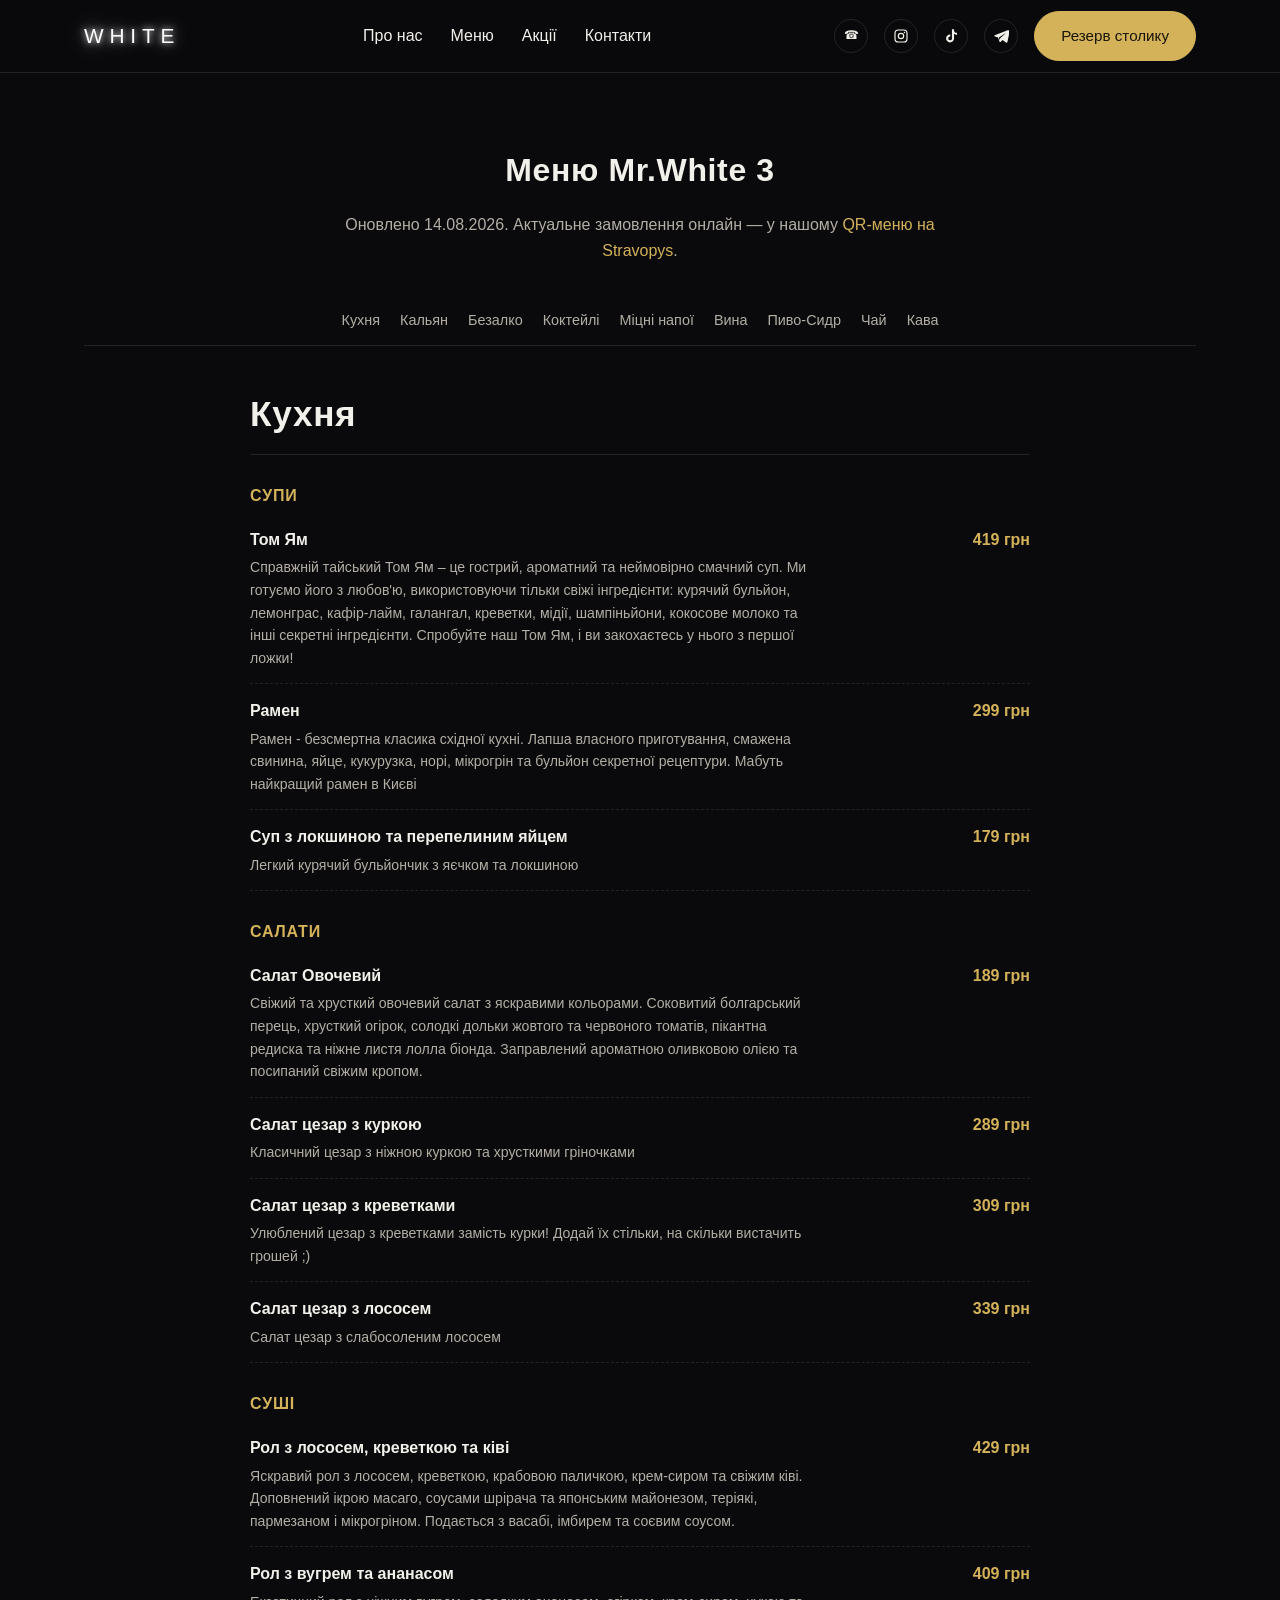
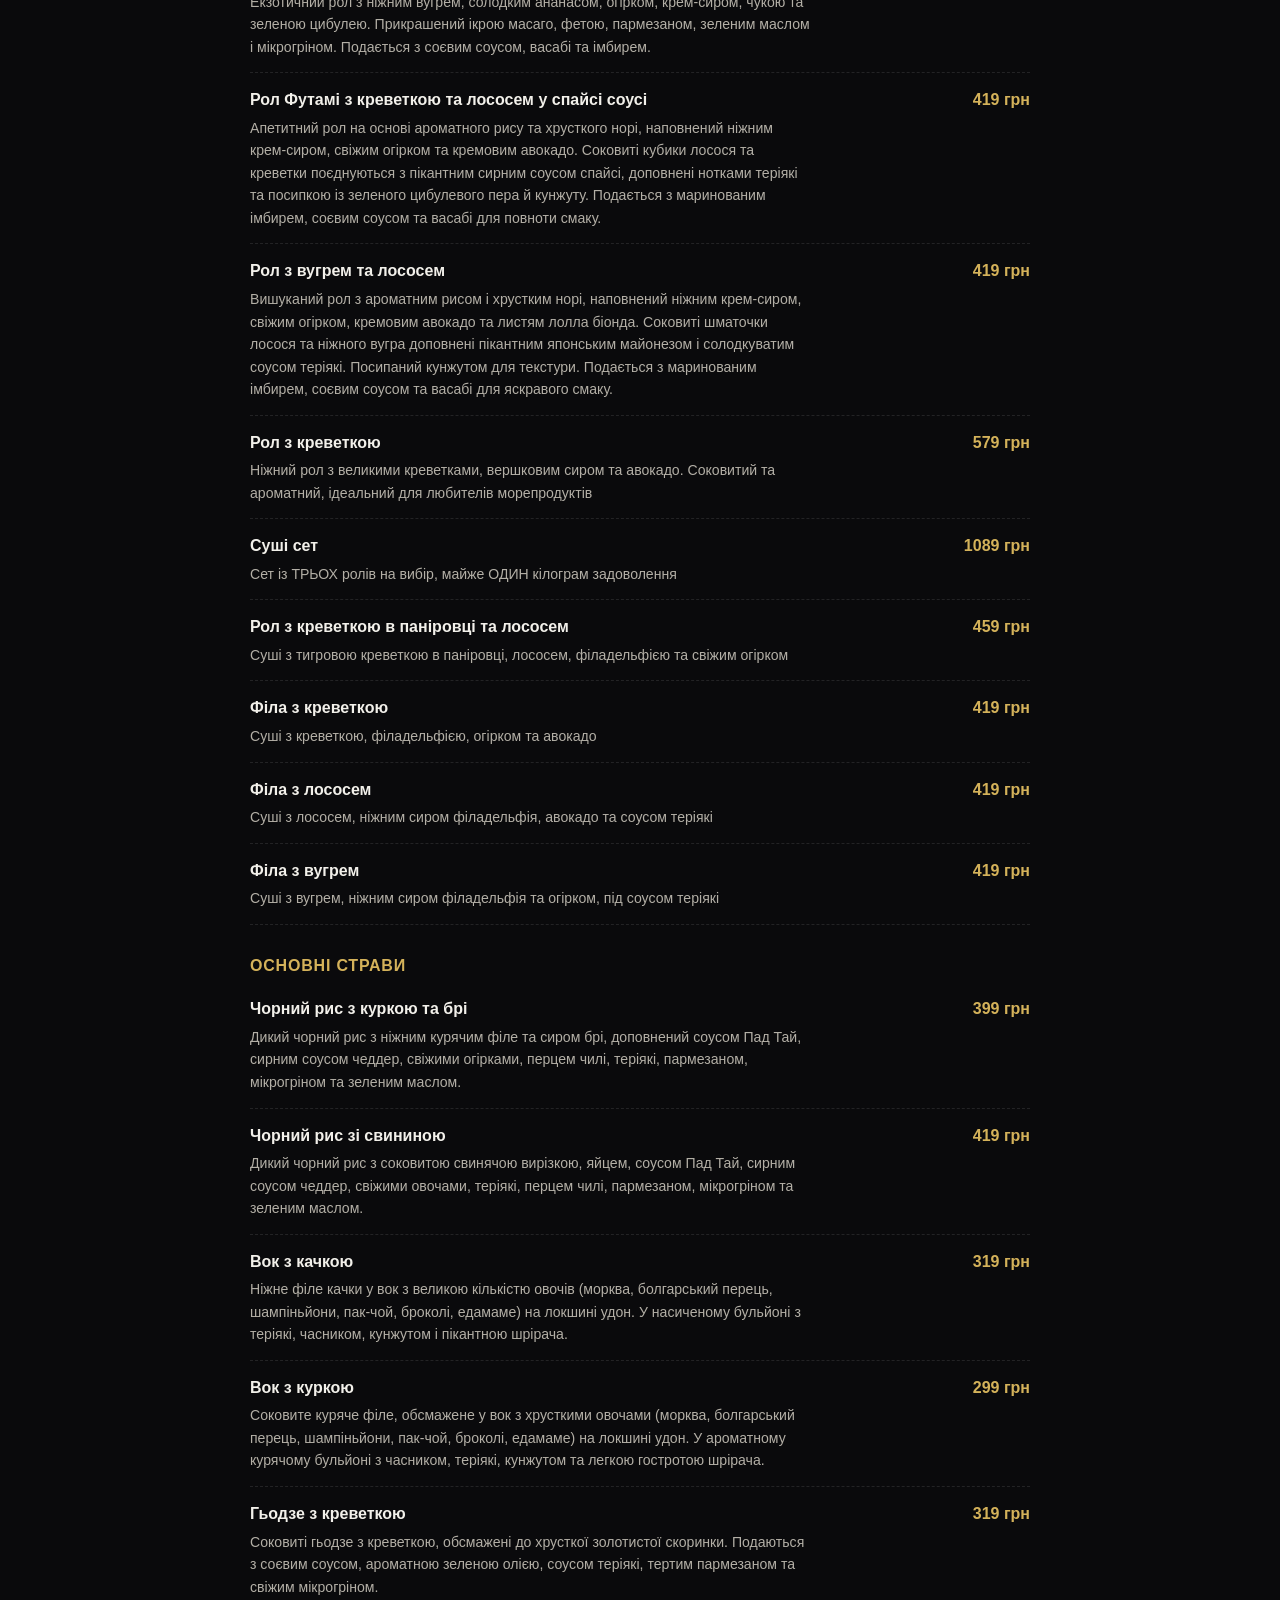
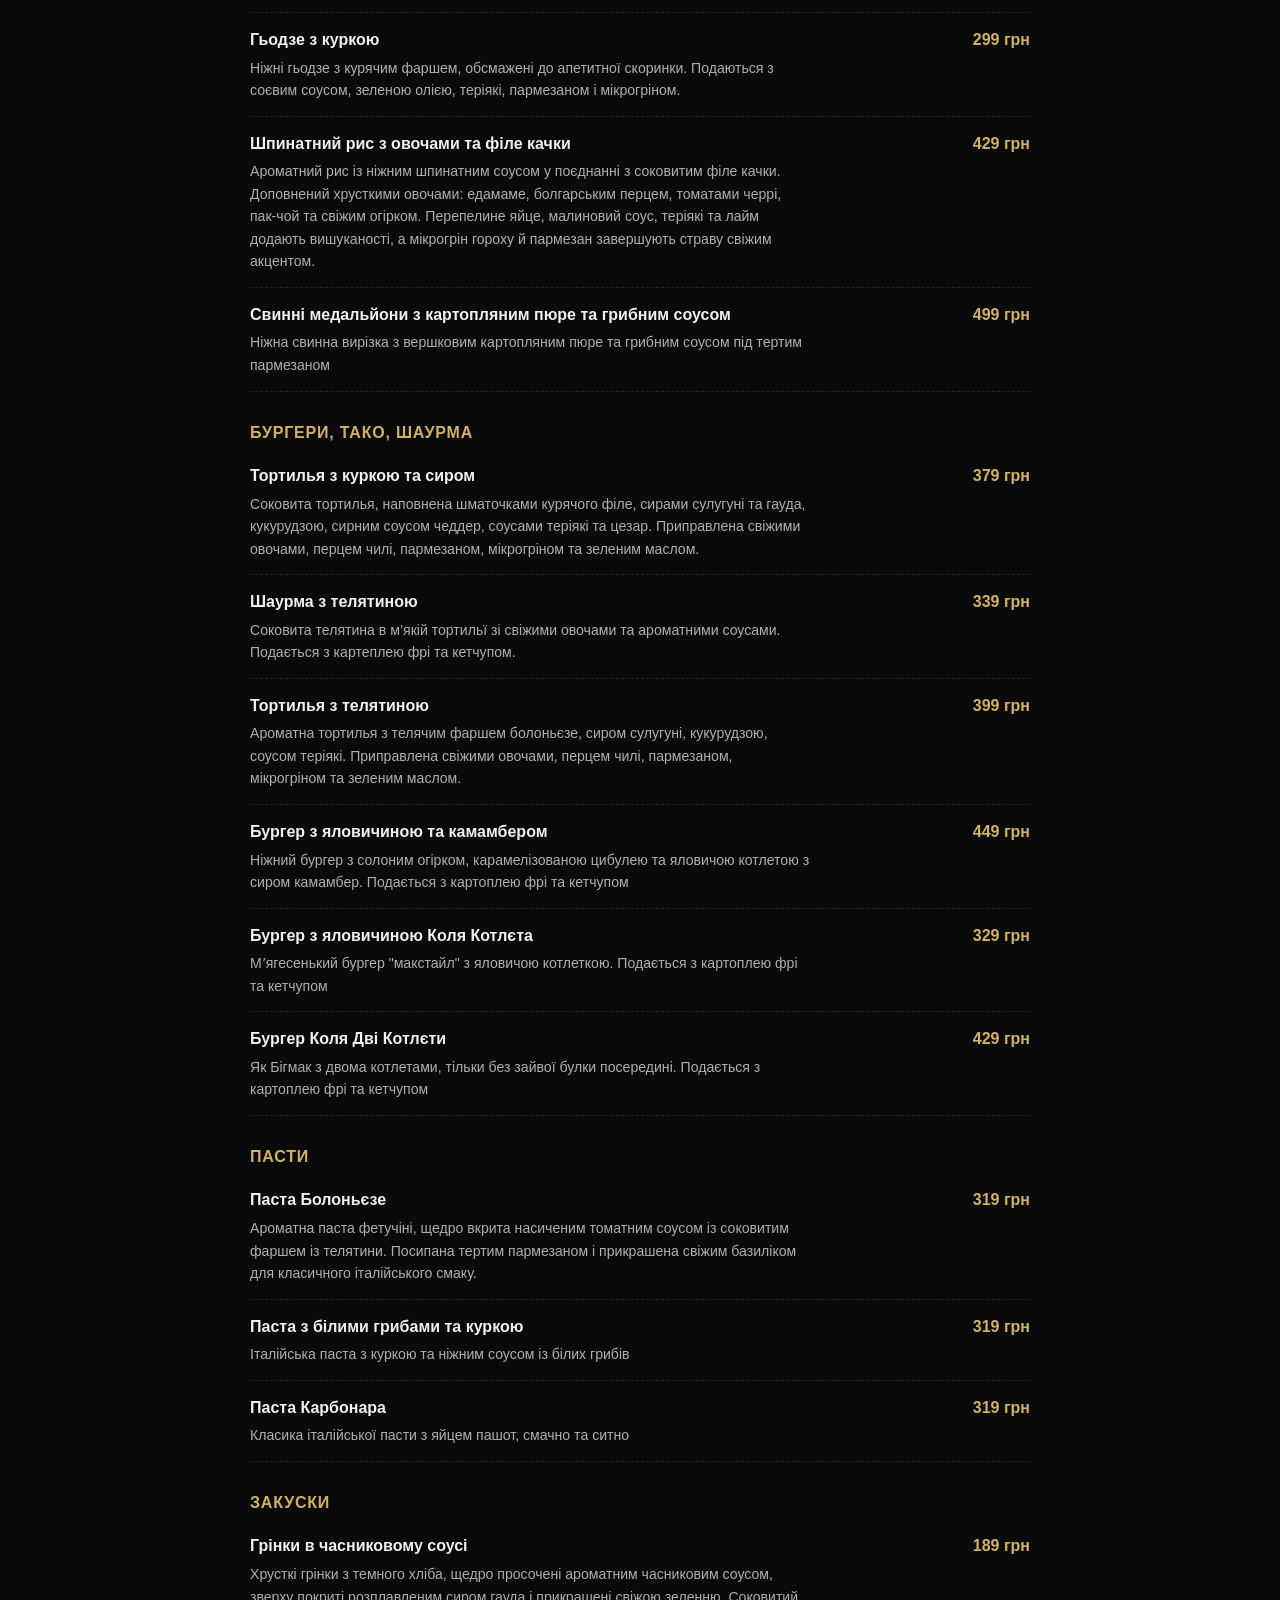
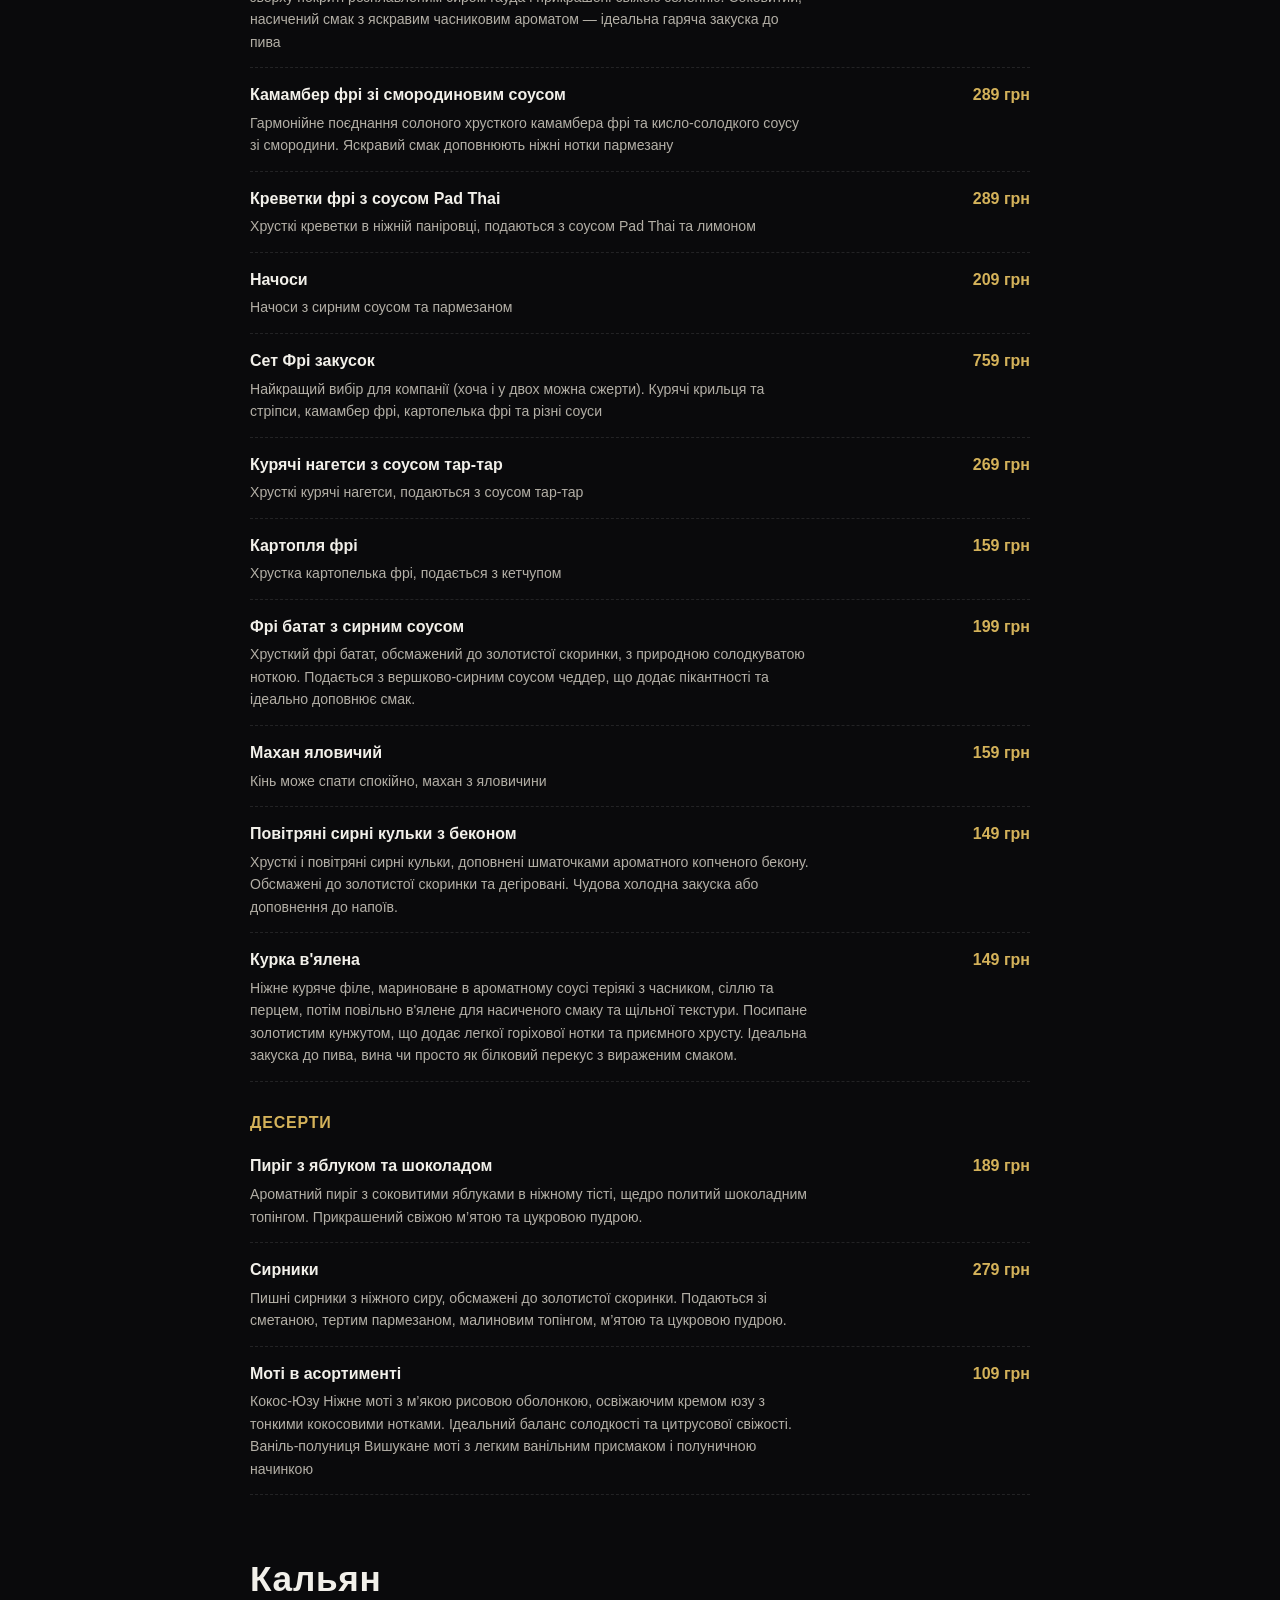
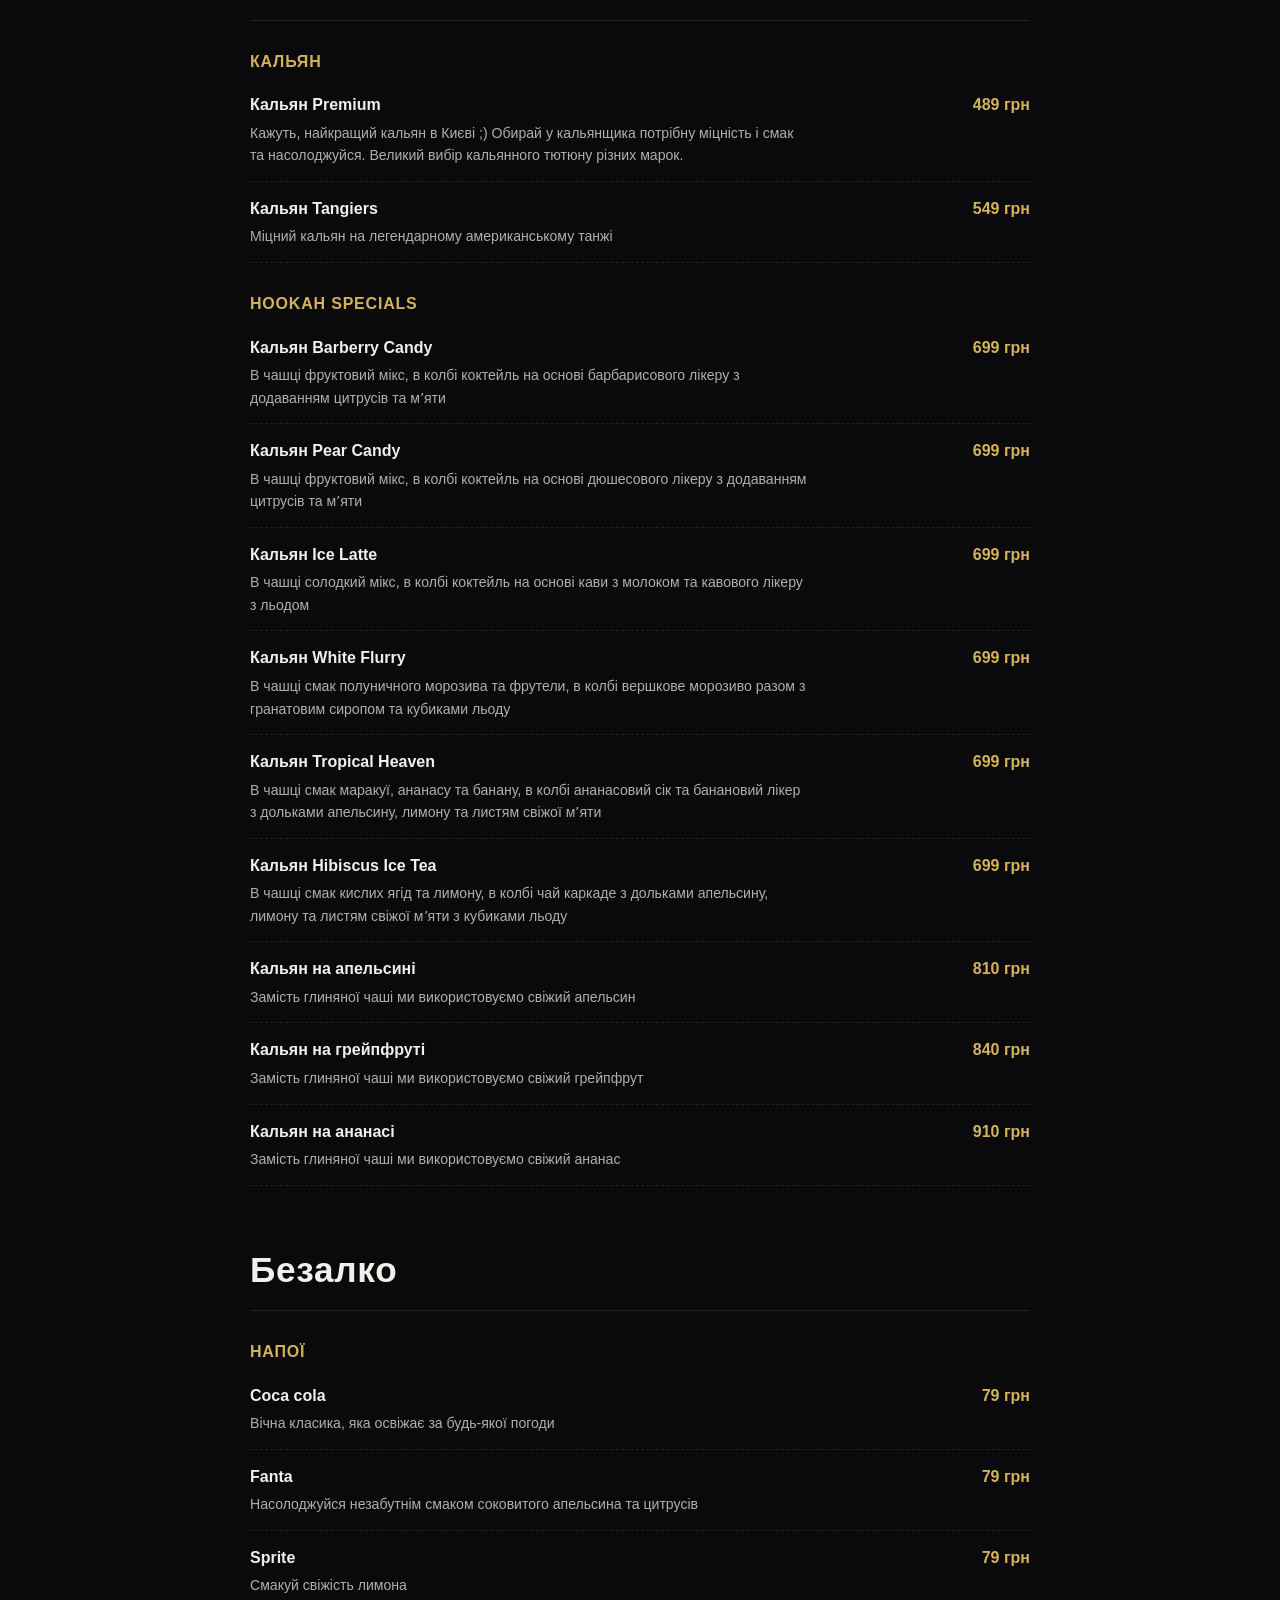
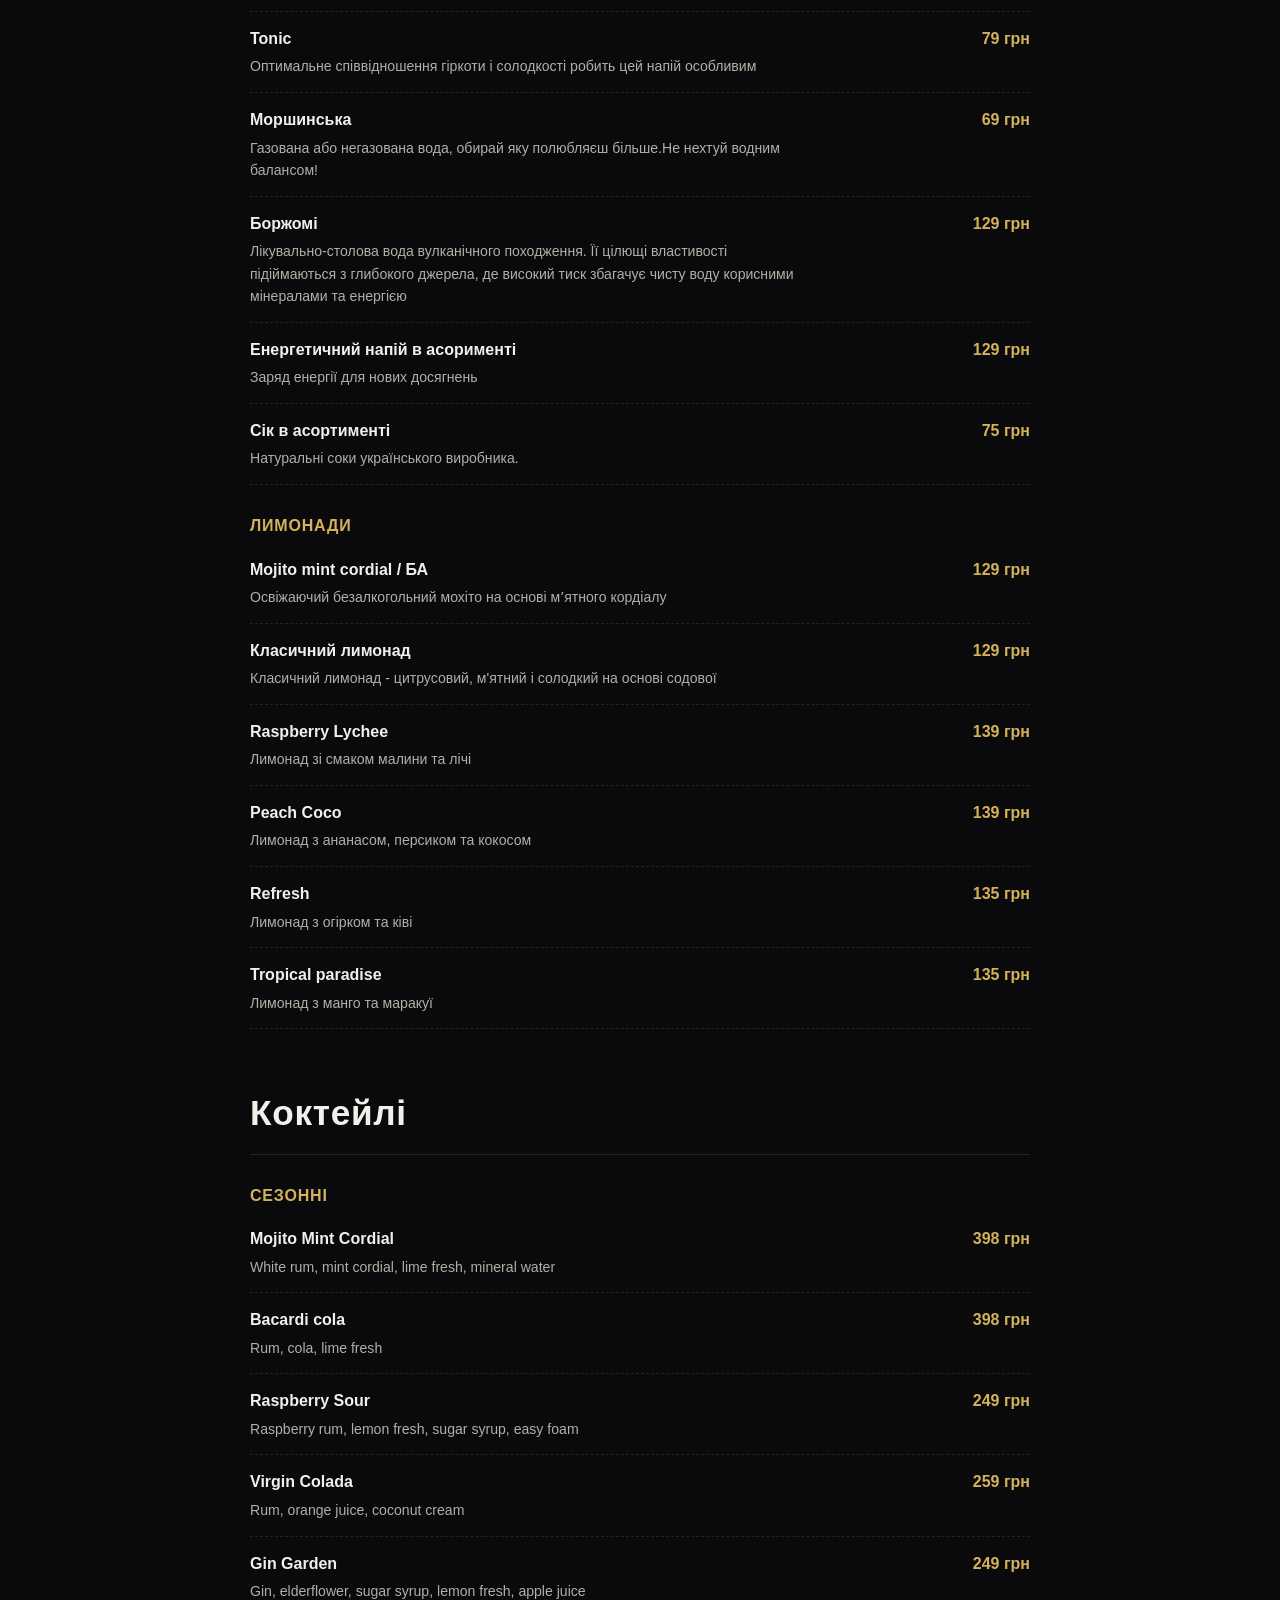
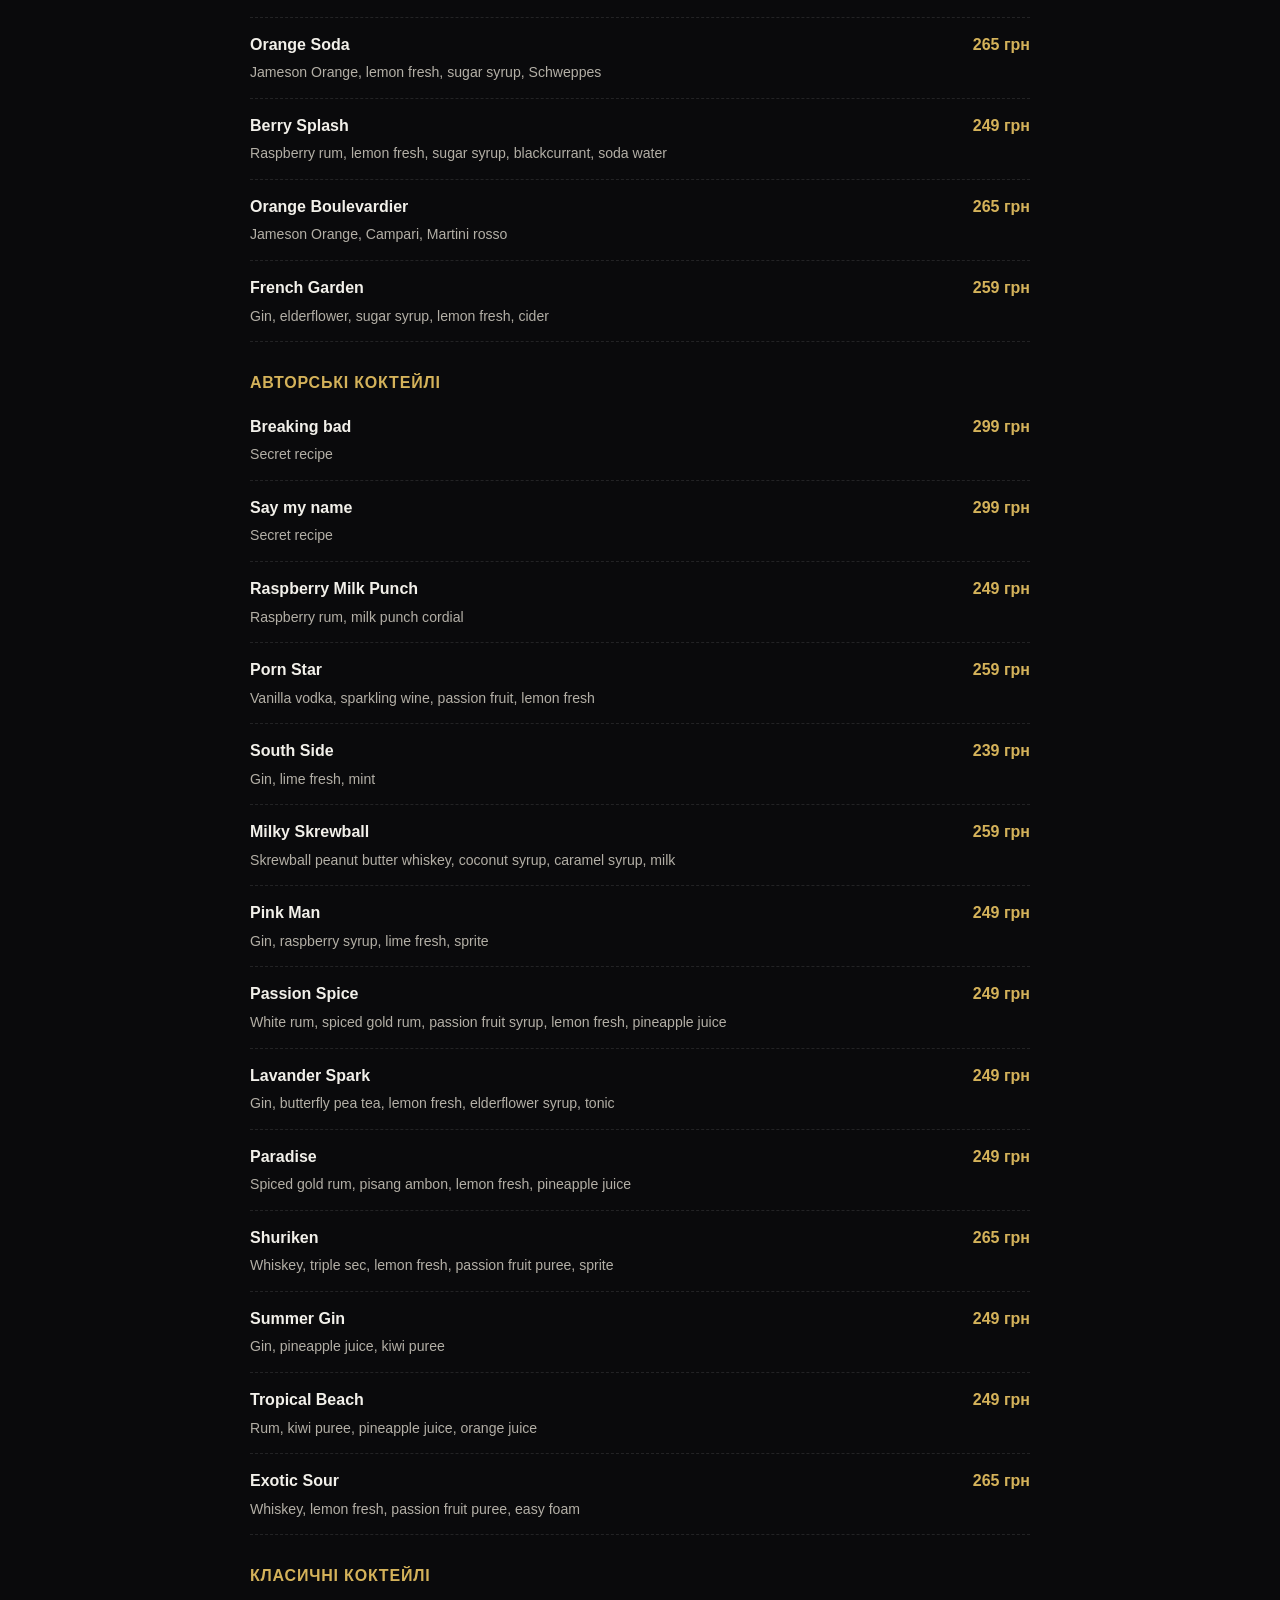
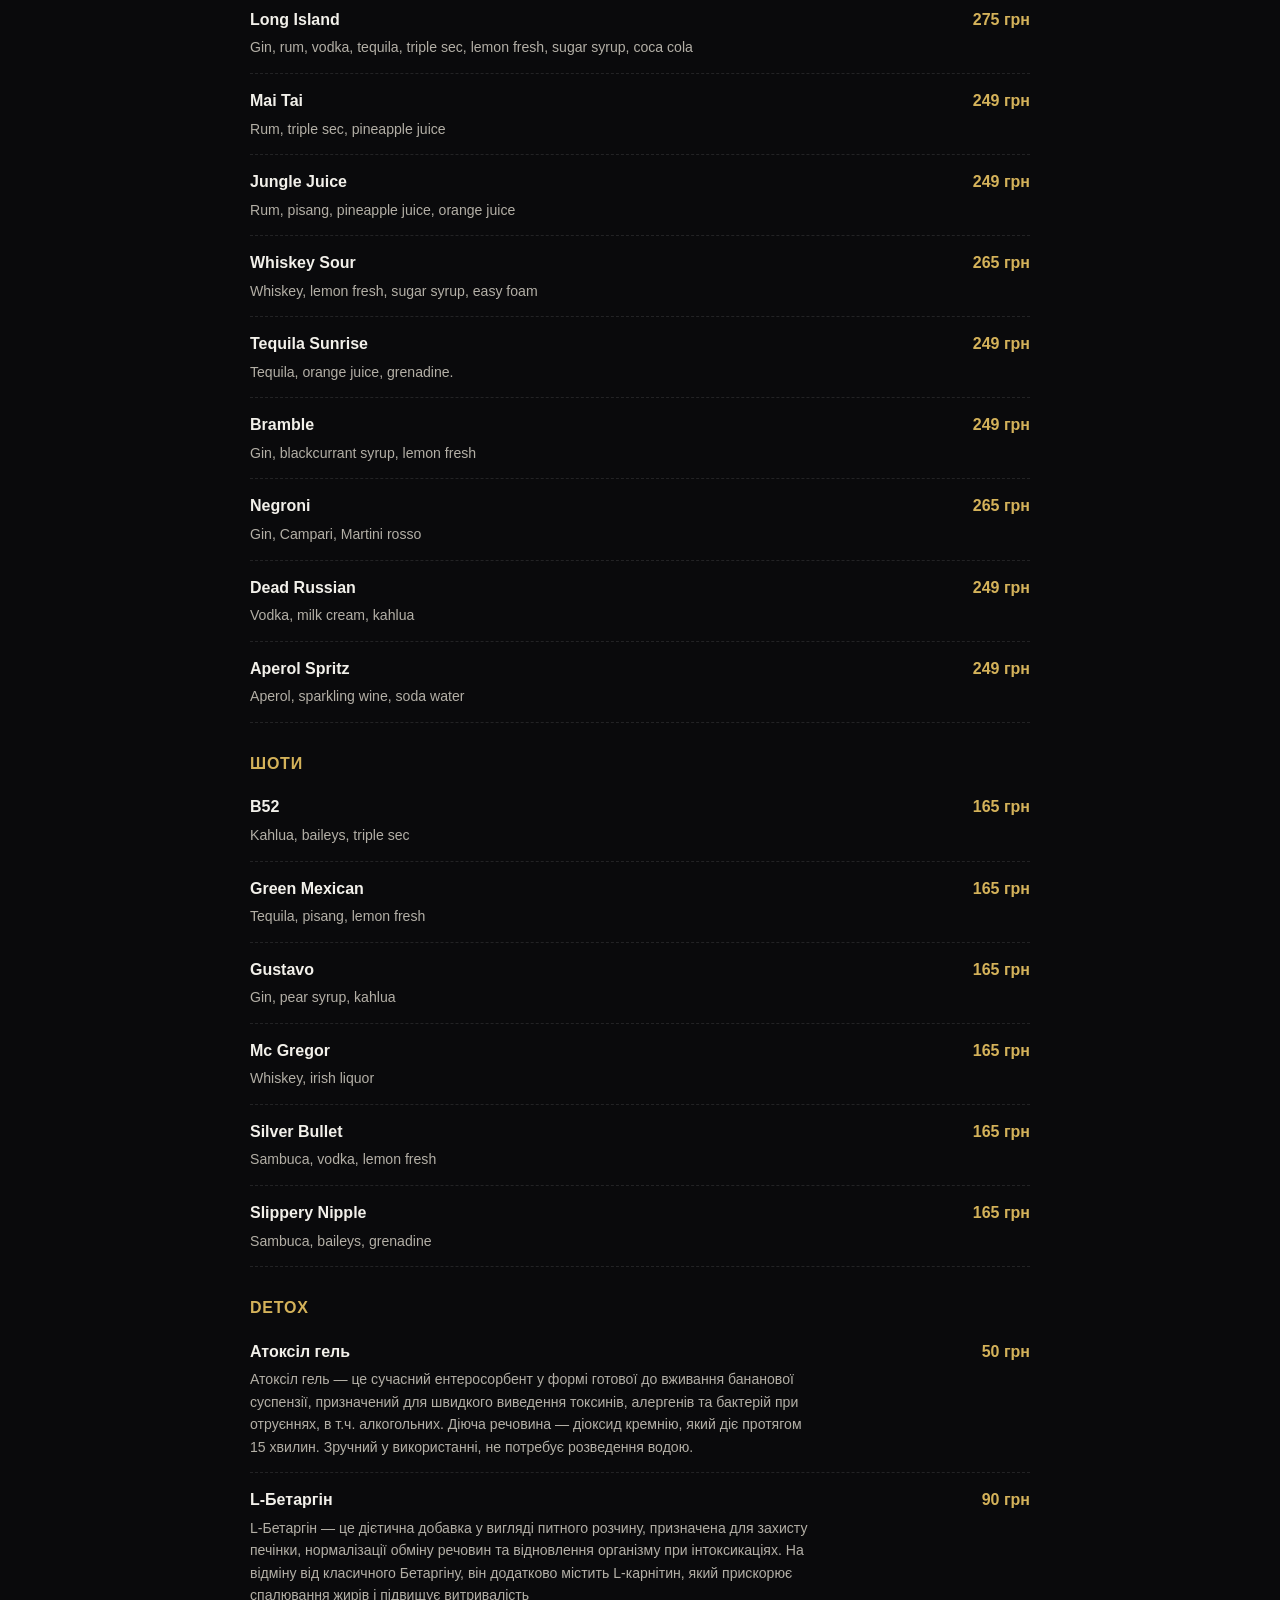
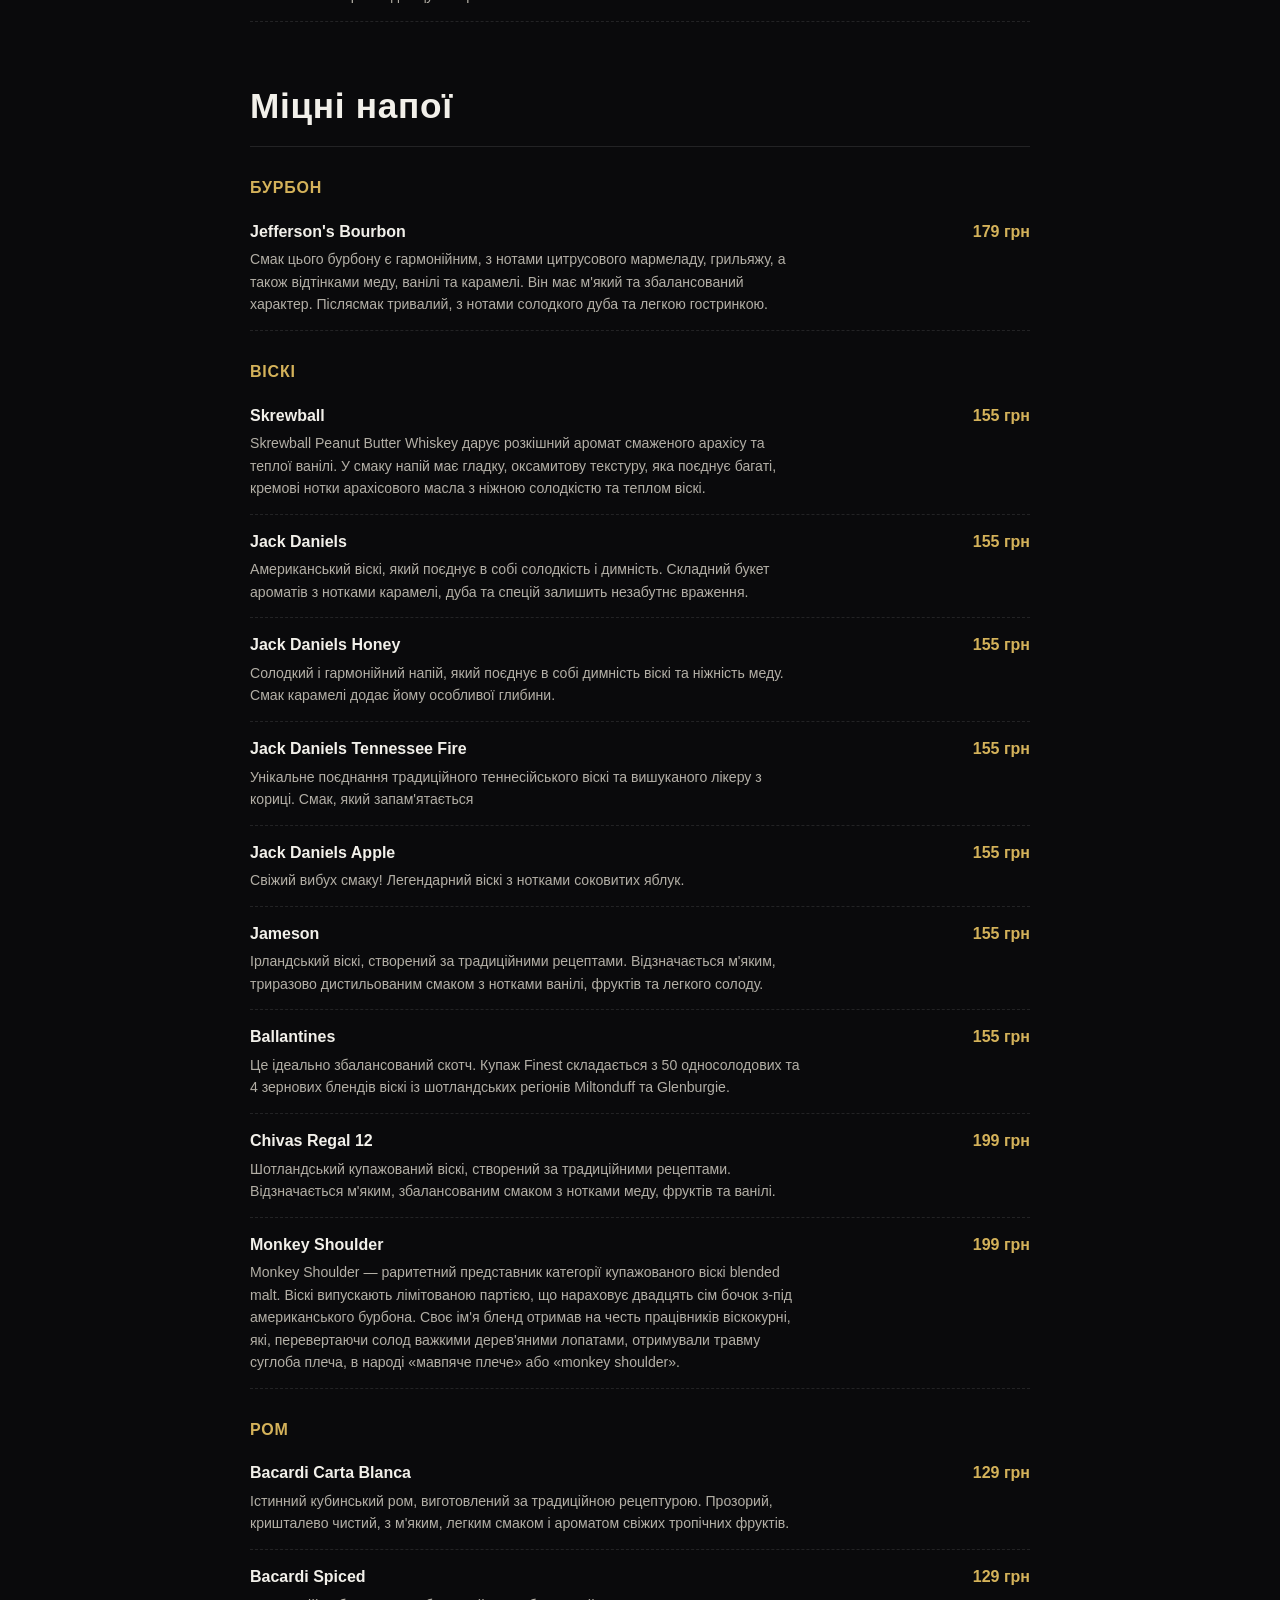
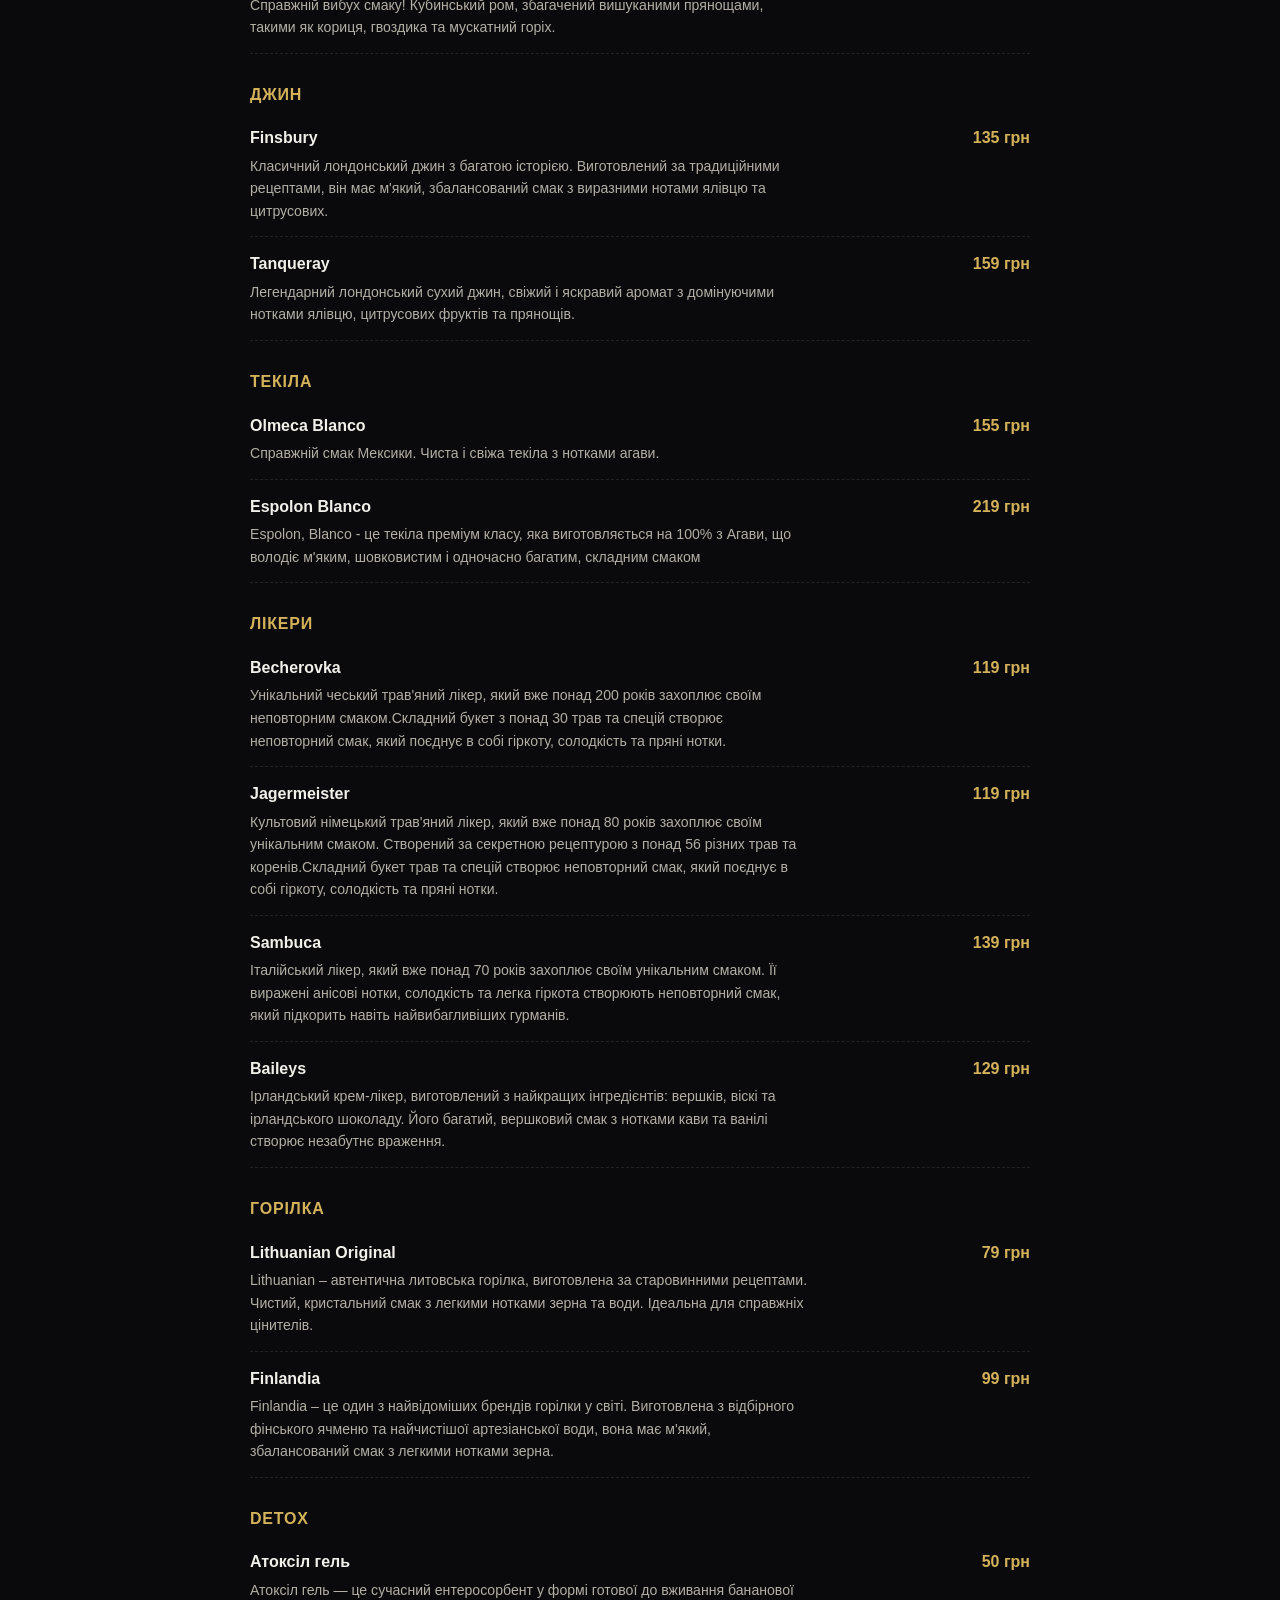
==== commit 61921328: "chore: автооновлення меню зі Stravopys" ====
--- a/menu.html
+++ b/menu.html
@@ -4,13 +4,13 @@
 <meta charset="UTF-8">
 <meta name="viewport" content="width=device-width, initial-scale=1">
 <title>Меню — Кальян-бар Mr.White 3 | Київ</title>
-<meta name="description" content="Повне меню кальян-бару Mr.White 3 у Києві: кальяни, коктейлі, кухня, напої та ціни. Оновлено 13.08.2026.">
+<meta name="description" content="Повне меню кальян-бару Mr.White 3 у Києві: кальяни, коктейлі, кухня, напої та ціни. Оновлено 14.08.2026.">
 <link rel="canonical" href="https://mrwhite3.com.ua/menu">
 
 <meta property="og:type" content="website">
 <meta property="og:url" content="https://mrwhite3.com.ua/menu">
 <meta property="og:title" content="Меню — Кальян-бар Mr.White 3">
-<meta property="og:description" content="Кальяни, коктейлі, кухня та напої в Mr.White 3. Оновлено 13.08.2026.">
+<meta property="og:description" content="Кальяни, коктейлі, кухня та напої в Mr.White 3. Оновлено 14.08.2026.">
 <meta property="og:image" content="https://mrwhite3.com.ua/assets/img/lounge.webp">
 <meta property="og:locale" content="uk_UA">
 
@@ -26,7 +26,7 @@
   gtag('js', new Date());
   gtag('config', 'G-LB3JE0N3KT');
 </script>
-<script type="application/ld+json">{"@context": "https://schema.org", "@type": "Menu", "name": "Меню Mr.White 3", "inLanguage": "uk", "hasMenuSection": [{"@type": "MenuSection", "name": "Кухня", "hasMenuItem": [{"@type": "MenuItem", "name": "Том Ям", "description": "Справжній тайський Том Ям – це гострий, ароматний та неймовірно смачний суп. Ми готуємо його з любов'ю, використовуючи тільки свіжі інгредієнти: курячий бульйон, лемонграс, кафір-лайм, галангал, креветки, мідії, шампіньйони, кокосове молоко та інші секретні інгредієнти. Спробуйте наш Том Ям, і ви закохаєтесь у нього з першої ложки!", "offers": {"@type": "Offer", "price": 419.0, "priceCurrency": "UAH"}}, {"@type": "MenuItem", "name": "Рамен", "description": "Рамен - безсмертна класика східної кухні. Лапша власного приготування, смажена свинина, яйце, кукурузка, норі, мікрогрін та бульйон секретної рецептури. Мабуть найкращий рамен в Києві", "offers": {"@type": "Offer", "price": 299.0, "priceCurrency": "UAH"}}, {"@type": "MenuItem", "name": "Суп з локшиною та перепелиним яйцем", "description": "Легкий курячий бульйончик з яєчком та локшиною", "offers": {"@type": "Offer", "price": 179.0, "priceCurrency": "UAH"}}, {"@type": "MenuItem", "name": "Салат Овочевий", "description": "Свіжий та хрусткий овочевий салат з яскравими кольорами. Соковитий болгарський перець, хрусткий огірок, солодкі дольки жовтого та червоного томатів, пікантна редиска та ніжне листя лолла біонда. Заправлений ароматною оливковою олією та посипаний свіжим кропом.", "offers": {"@type": "Offer", "price": 189.0, "priceCurrency": "UAH"}}, {"@type": "MenuItem", "name": "Салат цезар з куркою", "description": "Класичний цезар з ніжною куркою та хрусткими гріночками", "offers": {"@type": "Offer", "price": 289.0, "priceCurrency": "UAH"}}, {"@type": "MenuItem", "name": "Салат цезар з креветками", "description": "Улюблений цезар з креветками замість курки! Додай їх стільки, на скільки вистачить грошей ;)", "offers": {"@type": "Offer", "price": 309.0, "priceCurrency": "UAH"}}, {"@type": "MenuItem", "name": "Салат цезар з лососем", "description": "Салат цезар з слабосоленим лососем", "offers": {"@type": "Offer", "price": 339.0, "priceCurrency": "UAH"}}, {"@type": "MenuItem", "name": "Рол з лососем, креветкою та ківі", "description": "Яскравий рол з лососем, креветкою, крабовою паличкою, крем-сиром та свіжим ківі. Доповнений ікрою масаго, соусами шрірача та японським майонезом, теріякі, пармезаном і мікрогріном. Подається з васабі, імбирем та соєвим соусом.", "offers": {"@type": "Offer", "price": 429.0, "priceCurrency": "UAH"}}, {"@type": "MenuItem", "name": "Рол з вугрем та ананасом", "description": "Екзотичний рол з ніжним вугрем, солодким ананасом, огірком, крем-сиром, чукою та зеленою цибулею. Прикрашений ікрою масаго, фетою, пармезаном, зеленим маслом і мікрогріном. Подається з соєвим соусом, васабі та імбирем.", "offers": {"@type": "Offer", "price": 409.0, "priceCurrency": "UAH"}}, {"@type": "MenuItem", "name": "Рол Футамі з креветкою та лососем у спайсі соусі", "description": "Апетитний рол на основі ароматного рису та хрусткого норі, наповнений ніжним крем-сиром, свіжим огірком та кремовим авокадо. Соковиті кубики лосося та креветки поєднуються з пікантним сирним соусом спайсі, доповнені нотками теріякі та посипкою із зеленого цибулевого пера й кунжуту. Подається з маринованим імбирем, соєвим соусом та васабі для повноти смаку.", "offers": {"@type": "Offer", "price": 419.0, "priceCurrency": "UAH"}}, {"@type": "MenuItem", "name": "Рол з вугрем та лососем", "description": "Вишуканий рол з ароматним рисом і хрустким норі, наповнений ніжним крем-сиром, свіжим огірком, кремовим авокадо та листям лолла біонда. Соковиті шматочки лосося та ніжного вугра доповнені пікантним японським майонезом і солодкуватим соусом теріякі. Посипаний кунжутом для текстури. Подається з маринованим імбирем, соєвим соусом та васабі для яскравого смаку.", "offers": {"@type": "Offer", "price": 419.0, "priceCurrency": "UAH"}}, {"@type": "MenuItem", "name": "Рол з креветкою", "description": "Ніжний рол з великими креветками, вершковим сиром та авокадо. Соковитий та ароматний, ідеальний для любителів морепродуктів", "offers": {"@type": "Offer", "price": 579.0, "priceCurrency": "UAH"}}, {"@type": "MenuItem", "name": "Суші сет", "description": "Сет із ТРЬОХ ролів на вибір, майже ОДИН кілограм задоволення", "offers": {"@type": "Offer", "price": 1089.0, "priceCurrency": "UAH"}}, {"@type": "MenuItem", "name": "Рол з креветкою в паніровці та лососем", "description": "Суші з тигровою креветкою в паніровці, лососем, філадельфією та свіжим огірком", "offers": {"@type": "Offer", "price": 459.0, "priceCurrency": "UAH"}}, {"@type": "MenuItem", "name": "Філа з креветкою", "description": "Суші з креветкою, філадельфією, огірком та авокадо", "offers": {"@type": "Offer", "price": 419.0, "priceCurrency": "UAH"}}, {"@type": "MenuItem", "name": "Філа з лососем", "description": "Суші з лососем, ніжним сиром філадельфія, авокадо та соусом теріякі", "offers": {"@type": "Offer", "price": 419.0, "priceCurrency": "UAH"}}, {"@type": "MenuItem", "name": "Філа з вугрем", "description": "Суші з вугрем, ніжним сиром філадельфія та огірком, під соусом теріякі", "offers": {"@type": "Offer", "price": 419.0, "priceCurrency": "UAH"}}, {"@type": "MenuItem", "name": "Чорний рис з куркою та брі", "description": "Дикий чорний рис з ніжним курячим філе та сиром брі, доповнений соусом Пад Тай, сирним соусом чеддер, свіжими огірками, перцем чилі, теріякі, пармезаном, мікрогріном та зеленим маслом.", "offers": {"@type": "Offer", "price": 399.0, "priceCurrency": "UAH"}}, {"@type": "MenuItem", "name": "Чорний рис зі свининою", "description": "Дикий чорний рис з соковитою свинячою вирізкою, яйцем, соусом Пад Тай, сирним соусом чеддер, свіжими овочами, теріякі, перцем чилі, пармезаном, мікрогріном та зеленим маслом.", "offers": {"@type": "Offer", "price": 419.0, "priceCurrency": "UAH"}}, {"@type": "MenuItem", "name": "Вок з качкою", "description": "Ніжне філе качки у вок з великою кількістю овочів (морква, болгарський перець, шампіньйони, пак-чой, броколі, едамаме) на локшині удон. У насиченому бульйоні з теріякі, часником, кунжутом і пікантною шрірача.", "offers": {"@type": "Offer", "price": 319.0, "priceCurrency": "UAH"}}, {"@type": "MenuItem", "name": "Вок з куркою", "description": "Соковите куряче філе, обсмажене у вок з хрусткими овочами (морква, болгарський перець, шампіньйони, пак-чой, броколі, едамаме) на локшині удон. У ароматному курячому бульйоні з часником, теріякі, кунжутом та легкою гостротою шрірача.", "offers": {"@type": "Offer", "price": 299.0, "priceCurrency": "UAH"}}, {"@type": "MenuItem", "name": "Гьодзе з креветкою", "description": "Соковиті гьодзе з креветкою, обсмажені до хрусткої золотистої скоринки. Подаються з соєвим соусом, ароматною зеленою олією, соусом теріякі, тертим пармезаном та свіжим мікрогріном.", "offers": {"@type": "Offer", "price": 319.0, "priceCurrency": "UAH"}}, {"@type": "MenuItem", "name": "Гьодзе з куркою", "description": "Ніжні гьодзе з курячим фаршем, обсмажені до апетитної скоринки. Подаються з соєвим соусом, зеленою олією, теріякі, пармезаном і мікрогріном.", "offers": {"@type": "Offer", "price": 299.0, "priceCurrency": "UAH"}}, {"@type": "MenuItem", "name": "Шпинатний рис з овочами та філе качки", "description": "Ароматний рис із ніжним шпинатним соусом у поєднанні з соковитим філе качки. Доповнений хрусткими овочами: едамаме, болгарським перцем, томатами черрі, пак-чой та свіжим огірком. Перепелине яйце, малиновий соус, теріякі та лайм додають вишуканості, а мікрогрін гороху й пармезан завершують страву свіжим акцентом.", "offers": {"@type": "Offer", "price": 429.0, "priceCurrency": "UAH"}}, {"@type": "MenuItem", "name": "Свинні медальйони з картопляним пюре та грибним соусом", "description": "Ніжна свинна вирізка з вершковим картопляним пюре та грибним соусом під тертим пармезаном", "offers": {"@type": "Offer", "price": 499.0, "priceCurrency": "UAH"}}, {"@type": "MenuItem", "name": "Тортилья з куркою та сиром", "description": "Соковита тортилья, наповнена шматочками курячого філе, сирами сулугуні та гауда, кукурудзою, сирним соусом чеддер, соусами теріякі та цезар. Приправлена свіжими овочами, перцем чилі, пармезаном, мікрогріном та зеленим маслом.", "offers": {"@type": "Offer", "price": 379.0, "priceCurrency": "UAH"}}, {"@type": "MenuItem", "name": "Шаурма з телятиною", "description": "Соковита телятина в м’якій тортильї зі свіжими овочами та ароматними соусами. Подається з картеплею фрі та кетчупом.", "offers": {"@type": "Offer", "price": 339.0, "priceCurrency": "UAH"}}, {"@type": "MenuItem", "name": "Тортилья з телятиною", "description": "Ароматна тортилья з телячим фаршем болоньєзе, сиром сулугуні, кукурудзою, соусом теріякі. Приправлена свіжими овочами, перцем чилі, пармезаном, мікрогріном та зеленим маслом.", "offers": {"@type": "Offer", "price": 399.0, "priceCurrency": "UAH"}}, {"@type": "MenuItem", "name": "Бургер з яловичиною та камамбером", "description": "Ніжний бургер з солоним огірком, карамелізованою цибулею та яловичою котлетою з сиром камамбер. Подається з картоплею фрі та кетчупом", "offers": {"@type": "Offer", "price": 449.0, "priceCurrency": "UAH"}}, {"@type": "MenuItem", "name": "Бургер з яловичиною Коля Котлєта", "description": "Мʼягесенький бургер \"макстайл\" з яловичою котлеткою. Подається з картоплею фрі та кетчупом", "offers": {"@type": "Offer", "price": 329.0, "priceCurrency": "UAH"}}, {"@type": "MenuItem", "name": "Бургер Коля Дві Котлєти", "description": "Як Бігмак з двома котлетами, тільки без зайвої булки посередині. Подається з картоплею фрі та кетчупом", "offers": {"@type": "Offer", "price": 429.0, "priceCurrency": "UAH"}}, {"@type": "MenuItem", "name": "Паста Болоньєзе", "description": "Ароматна паста фетучіні, щедро вкрита насиченим томатним соусом із соковитим фаршем із телятини. Посипана тертим пармезаном і прикрашена свіжим базиліком для класичного італійського смаку.", "offers": {"@type": "Offer", "price": 319.0, "priceCurrency": "UAH"}}, {"@type": "MenuItem", "name": "Паста з білими грибами та куркою", "description": "Італійська паста з куркою та ніжним соусом із білих грибів", "offers": {"@type": "Offer", "price": 319.0, "priceCurrency": "UAH"}}, {"@type": "MenuItem", "name": "Паста Карбонара", "description": "Класика італійської пасти з яйцем пашот, смачно та ситно", "offers": {"@type": "Offer", "price": 319.0, "priceCurrency": "UAH"}}, {"@type": "MenuItem", "name": "Грінки в часниковому соусі", "description": "Хрусткі грінки з темного хліба, щедро просочені ароматним часниковим соусом, зверху покриті розплавленим сиром гауда і прикрашені свіжою зеленню. Соковитий, насичений смак з яскравим часниковим ароматом — ідеальна гаряча закуска до пива", "offers": {"@type": "Offer", "price": 189.0, "priceCurrency": "UAH"}}, {"@type": "MenuItem", "name": "Камамбер фрі зі смородиновим соусом", "description": "Гармонійне поєднання солоного хрусткого камамбера фрі та кисло-солодкого соусу зі смородини. Яскравий смак доповнюють ніжні нотки пармезану", "offers": {"@type": "Offer", "price": 289.0, "priceCurrency": "UAH"}}, {"@type": "MenuItem", "name": "Креветки фрі з соусом Pad Thai", "description": "Хрусткі креветки в ніжній паніровці, подаються з соусом Pad Thai та лимоном", "offers": {"@type": "Offer", "price": 289.0, "priceCurrency": "UAH"}}, {"@type": "MenuItem", "name": "Начоси", "description": "Начоси з сирним соусом та пармезаном", "offers": {"@type": "Offer", "price": 209.0, "priceCurrency": "UAH"}}, {"@type": "MenuItem", "name": "Сет Фрі закусок", "description": "Найкращий вибір для компанії (хоча і у двох можна сжерти). Курячі крильця та стріпси, камамбер фрі, картопелька фрі та різні соуси", "offers": {"@type": "Offer", "price": 759.0, "priceCurrency": "UAH"}}, {"@type": "MenuItem", "name": "Курячі нагетси з соусом тар-тар", "description": "Хрусткі курячі нагетси, подаються з соусом тар-тар", "offers": {"@type": "Offer", "price": 269.0, "priceCurrency": "UAH"}}, {"@type": "MenuItem", "name": "Картопля фрі", "description": "Хрустка картопелька фрі, подається з кетчупом", "offers": {"@type": "Offer", "price": 159.0, "priceCurrency": "UAH"}}, {"@type": "MenuItem", "name": "Фрі батат з сирним соусом", "description": "Хрусткий фрі батат, обсмажений до золотистої скоринки, з природною солодкуватою ноткою. Подається з вершково-сирним соусом чеддер, що додає пікантності та ідеально доповнює смак.", "offers": {"@type": "Offer", "price": 199.0, "priceCurrency": "UAH"}}, {"@type": "MenuItem", "name": "Махан яловичий", "description": "Кінь може спати спокійно, махан з яловичини", "offers": {"@type": "Offer", "price": 159.0, "priceCurrency": "UAH"}}, {"@type": "MenuItem", "name": "Повітряні сирні кульки з беконом", "description": "Хрусткі і повітряні сирні кульки, доповнені шматочками ароматного копченого бекону. Обсмажені до золотистої скоринки та дегіровані. Чудова холодна закуска або доповнення до напоїв.", "offers": {"@type": "Offer", "price": 149.0, "priceCurrency": "UAH"}}, {"@type": "MenuItem", "name": "Курка в'ялена", "description": "Ніжне куряче філе, мариноване в ароматному соусі теріякі з часником, сіллю та перцем, потім повільно в'ялене для насиченого смаку та щільної текстури. Посипане золотистим кунжутом, що додає легкої горіхової нотки та приємного хрусту. Ідеальна закуска до пива, вина чи просто як білковий перекус з вираженим смаком.", "offers": {"@type": "Offer", "price": 149.0, "priceCurrency": "UAH"}}, {"@type": "MenuItem", "name": "Пиріг з яблуком та шоколадом", "description": "Ароматний пиріг з соковитими яблуками в ніжному тісті, щедро политий шоколадним топінгом. Прикрашений свіжою м’ятою та цукровою пудрою.", "offers": {"@type": "Offer", "price": 189.0, "priceCurrency": "UAH"}}, {"@type": "MenuItem", "name": "Сирники", "description": "Пишні сирники з ніжного сиру, обсмажені до золотистої скоринки. Подаються зі сметаною, тертим пармезаном, малиновим топінгом, м’ятою та цукровою пудрою.", "offers": {"@type": "Offer", "price": 279.0, "priceCurrency": "UAH"}}, {"@type": "MenuItem", "name": "Моті в асортименті", "description": "Кокос-Юзу Ніжне моті з м’якою рисовою оболонкою, освіжаючим кремом юзу з тонкими кокосовими нотками. Ідеальний баланс солодкості та цитрусової свіжості. Ваніль-полуниця Вишукане моті з легким ванільним присмаком і полуничною начинкою", "offers": {"@type": "Offer", "price": 109.0, "priceCurrency": "UAH"}}, {"@type": "MenuItem", "name": "Фісташковий мус з малиною", "description": "Ніжний фісташковий мус з горіховим ароматом, що тане в роті, у поєднанні з пікантною малиною. Вишукана гармонія солодкості та ягідної свіжості.", "offers": {"@type": "Offer", "price": 159.0, "priceCurrency": "UAH"}}]}, {"@type": "MenuSection", "name": "Кальян", "hasMenuItem": [{"@type": "MenuItem", "name": "Кальян Premium", "description": "Кажуть, найкращий кальян в Києві ;) Обирай у кальянщика потрібну міцність і смак та насолоджуйся. Великий вибір кальянного тютюну різних марок.", "offers": {"@type": "Offer", "price": 489.0, "priceCurrency": "UAH"}}, {"@type": "MenuItem", "name": "Кальян Tangiers", "description": "Міцний кальян на легендарному американському танжі", "offers": {"@type": "Offer", "price": 549.0, "priceCurrency": "UAH"}}, {"@type": "MenuItem", "name": "Кальян Barberry Candy", "description": "В чашці фруктовий мікс, в колбі коктейль на основі барбарисового лікеру з додаванням цитрусів та мʼяти", "offers": {"@type": "Offer", "price": 699.0, "priceCurrency": "UAH"}}, {"@type": "MenuItem", "name": "Кальян Pear Candy", "description": "В чашці фруктовий мікс, в колбі коктейль на основі дюшесового лікеру з додаванням цитрусів та мʼяти", "offers": {"@type": "Offer", "price": 699.0, "priceCurrency": "UAH"}}, {"@type": "MenuItem", "name": "Кальян Ice Latte", "description": "В чашці солодкий мікс, в колбі коктейль на основі кави з молоком та кавового лікеру з льодом", "offers": {"@type": "Offer", "price": 699.0, "priceCurrency": "UAH"}}, {"@type": "MenuItem", "name": "Кальян White Flurry", "description": "В чашці смак полуничного морозива та фрутели, в колбі вершкове морозиво разом з гранатовим сиропом та кубиками льоду", "offers": {"@type": "Offer", "price": 699.0, "priceCurrency": "UAH"}}, {"@type": "MenuItem", "name": "Кальян Tropical Heaven", "description": "В чашці смак маракуї, ананасу та банану, в колбі ананасовий сік та банановий лікер з дольками апельсину, лимону та листям свіжої мʼяти", "offers": {"@type": "Offer", "price": 699.0, "priceCurrency": "UAH"}}, {"@type": "MenuItem", "name": "Кальян Hibiscus Ice Tea", "description": "В чашці смак кислих ягід та лимону, в колбі чай каркаде з дольками апельсину, лимону та листям свіжої мʼяти з кубиками льоду", "offers": {"@type": "Offer", "price": 699.0, "priceCurrency": "UAH"}}, {"@type": "MenuItem", "name": "Кальян на апельсині", "description": "Замість глиняної чаші ми використовуємо свіжий апельсин", "offers": {"@type": "Offer", "price": 810.0, "priceCurrency": "UAH"}}, {"@type": "MenuItem", "name": "Кальян на грейпфруті", "description": "Замість глиняної чаші ми використовуємо свіжий грейпфрут", "offers": {"@type": "Offer", "price": 840.0, "priceCurrency": "UAH"}}, {"@type": "MenuItem", "name": "Кальян на ананасі", "description": "Замість глиняної чаші ми використовуємо свіжий ананас", "offers": {"@type": "Offer", "price": 910.0, "priceCurrency": "UAH"}}]}, {"@type": "MenuSection", "name": "Безалко", "hasMenuItem": [{"@type": "MenuItem", "name": "Coca cola", "description": "Вічна класика, яка освіжає за будь-якої погоди", "offers": {"@type": "Offer", "price": 79.0, "priceCurrency": "UAH"}}, {"@type": "MenuItem", "name": "Fanta", "description": "Насолоджуйся незабутнім смаком соковитого апельсина та цитрусів", "offers": {"@type": "Offer", "price": 79.0, "priceCurrency": "UAH"}}, {"@type": "MenuItem", "name": "Sprite", "description": "Смакуй свіжість лимона", "offers": {"@type": "Offer", "price": 79.0, "priceCurrency": "UAH"}}, {"@type": "MenuItem", "name": "Tonic", "description": "Оптимальне співвідношення гіркоти і солодкості робить цей напій особливим", "offers": {"@type": "Offer", "price": 79.0, "priceCurrency": "UAH"}}, {"@type": "MenuItem", "name": "Моршинська", "description": "Газована або негазована вода, обирай яку полюбляєш більше.Не нехтуй водним балансом!", "offers": {"@type": "Offer", "price": 69.0, "priceCurrency": "UAH"}}, {"@type": "MenuItem", "name": "Боржомі", "description": "Лікувально-столова вода вулканічного походження. Її цілющі властивості підіймаються з глибокого джерела, де високий тиск збагачує чисту воду корисними мінералами та енергією", "offers": {"@type": "Offer", "price": 129.0, "priceCurrency": "UAH"}}, {"@type": "MenuItem", "name": "Енергетичний напій в асорименті", "description": "Заряд енергії для нових досягнень", "offers": {"@type": "Offer", "price": 129.0, "priceCurrency": "UAH"}}, {"@type": "MenuItem", "name": "Сік в асортименті", "description": "Натуральні соки українського виробника.", "offers": {"@type": "Offer", "price": 75.0, "priceCurrency": "UAH"}}, {"@type": "MenuItem", "name": "Mojito mint cordial / БА", "description": "Освіжаючий безалкогольний мохіто на основі мʼятного кордіалу", "offers": {"@type": "Offer", "price": 129.0, "priceCurrency": "UAH"}}, {"@type": "MenuItem", "name": "Класичний лимонад", "description": "Класичний лимонад - цитрусовий, м'ятний і солодкий на основі содової", "offers": {"@type": "Offer", "price": 129.0, "priceCurrency": "UAH"}}, {"@type": "MenuItem", "name": "Raspberry Lychee", "description": "Лимонад зі смаком малини та лічі", "offers": {"@type": "Offer", "price": 139.0, "priceCurrency": "UAH"}}, {"@type": "MenuItem", "name": "Peach Coco", "description": "Лимонад з ананасом, персиком та кокосом", "offers": {"@type": "Offer", "price": 139.0, "priceCurrency": "UAH"}}, {"@type": "MenuItem", "name": "Refresh", "description": "Лимонад з огірком та ківі", "offers": {"@type": "Offer", "price": 135.0, "priceCurrency": "UAH"}}, {"@type": "MenuItem", "name": "Tropical paradise", "description": "Лимонад з манго та маракуї", "offers": {"@type": "Offer", "price": 135.0, "priceCurrency": "UAH"}}]}, {"@type": "MenuSection", "name": "Коктейлі", "hasMenuItem": [{"@type": "MenuItem", "name": "Mojito Mint Cordial", "description": "White rum, mint cordial, lime fresh, mineral water", "offers": {"@type": "Offer", "price": 398.0, "priceCurrency": "UAH"}}, {"@type": "MenuItem", "name": "Bacardi cola", "description": "Rum, cola, lime fresh", "offers": {"@type": "Offer", "price": 398.0, "priceCurrency": "UAH"}}, {"@type": "MenuItem", "name": "Raspberry Sour", "description": "Raspberry rum, lemon fresh, sugar syrup, easy foam", "offers": {"@type": "Offer", "price": 249.0, "priceCurrency": "UAH"}}, {"@type": "MenuItem", "name": "Virgin Colada", "description": "Rum, orange juice, coconut cream", "offers": {"@type": "Offer", "price": 259.0, "priceCurrency": "UAH"}}, {"@type": "MenuItem", "name": "Gin Garden", "description": "Gin, elderflower, sugar syrup, lemon fresh, apple juice", "offers": {"@type": "Offer", "price": 249.0, "priceCurrency": "UAH"}}, {"@type": "MenuItem", "name": "Orange Soda", "description": "Jameson Orange, lemon fresh, sugar syrup, Schweppes", "offers": {"@type": "Offer", "price": 265.0, "priceCurrency": "UAH"}}, {"@type": "MenuItem", "name": "Berry Splash", "description": "Raspberry rum, lemon fresh, sugar syrup, blackcurrant, soda water", "offers": {"@type": "Offer", "price": 249.0, "priceCurrency": "UAH"}}, {"@type": "MenuItem", "name": "Orange Boulevardier", "description": "Jameson Orange, Campari, Martini rosso", "offers": {"@type": "Offer", "price": 265.0, "priceCurrency": "UAH"}}, {"@type": "MenuItem", "name": "French Garden", "description": "Gin, elderflower, sugar syrup, lemon fresh, cider", "offers": {"@type": "Offer", "price": 259.0, "priceCurrency": "UAH"}}, {"@type": "MenuItem", "name": "Breaking bad", "description": "Secret recipe", "offers": {"@type": "Offer", "price": 299.0, "priceCurrency": "UAH"}}, {"@type": "MenuItem", "name": "Say my name", "description": "Secret recipe", "offers": {"@type": "Offer", "price": 299.0, "priceCurrency": "UAH"}}, {"@type": "MenuItem", "name": "Raspberry Milk Punch", "description": "Raspberry rum, milk punch cordial", "offers": {"@type": "Offer", "price": 249.0, "priceCurrency": "UAH"}}, {"@type": "MenuItem", "name": "Porn Star", "description": "Vanilla vodka, sparkling wine, passion fruit, lemon fresh", "offers": {"@type": "Offer", "price": 259.0, "priceCurrency": "UAH"}}, {"@type": "MenuItem", "name": "South Side", "description": "Gin, lime fresh, mint", "offers": {"@type": "Offer", "price": 239.0, "priceCurrency": "UAH"}}, {"@type": "MenuItem", "name": "Milky Skrewball", "description": "Skrewball peanut butter whiskey, coconut syrup, caramel syrup, milk", "offers": {"@type": "Offer", "price": 259.0, "priceCurrency": "UAH"}}, {"@type": "MenuItem", "name": "Pink Man", "description": "Gin, raspberry syrup, lime fresh, sprite", "offers": {"@type": "Offer", "price": 249.0, "priceCurrency": "UAH"}}, {"@type": "MenuItem", "name": "Passion Spice", "description": "White rum, spiced gold rum, passion fruit syrup, lemon fresh, pineapple juice", "offers": {"@type": "Offer", "price": 249.0, "priceCurrency": "UAH"}}, {"@type": "MenuItem", "name": "Lavander Spark", "description": "Gin, butterfly pea tea, lemon fresh, elderflower syrup, tonic", "offers": {"@type": "Offer", "price": 249.0, "priceCurrency": "UAH"}}, {"@type": "MenuItem", "name": "Paradise", "description": "Spiced gold rum, pisang ambon, lemon fresh, pineapple juice", "offers": {"@type": "Offer", "price": 249.0, "priceCurrency": "UAH"}}, {"@type": "MenuItem", "name": "Shuriken", "description": "Whiskey, triple sec, lemon fresh, passion fruit puree, sprite", "offers": {"@type": "Offer", "price": 265.0, "priceCurrency": "UAH"}}, {"@type": "MenuItem", "name": "Summer Gin", "description": "Gin, pineapple juice, kiwi puree", "offers": {"@type": "Offer", "price": 249.0, "priceCurrency": "UAH"}}, {"@type": "MenuItem", "name": "Tropical Beach", "description": "Rum, kiwi puree, pineapple juice, orange juice", "offers": {"@type": "Offer", "price": 249.0, "priceCurrency": "UAH"}}, {"@type": "MenuItem", "name": "Exotic Sour", "description": "Whiskey, lemon fresh, passion fruit puree, easy foam", "offers": {"@type": "Offer", "price": 265.0, "priceCurrency": "UAH"}}, {"@type": "MenuItem", "name": "Long Island", "description": "Gin, rum, vodka, tequila, triple sec, lemon fresh, sugar syrup, coca cola", "offers": {"@type": "Offer", "price": 275.0, "priceCurrency": "UAH"}}, {"@type": "MenuItem", "name": "Mai Tai", "description": "Rum, triple sec, pineapple juice", "offers": {"@type": "Offer", "price": 249.0, "priceCurrency": "UAH"}}, {"@type": "MenuItem", "name": "Jungle Juice", "description": "Rum, pisang, pineapple juice, orange juice", "offers": {"@type": "Offer", "price": 249.0, "priceCurrency": "UAH"}}, {"@type": "MenuItem", "name": "Whiskey Sour", "description": "Whiskey, lemon fresh, sugar syrup, easy foam", "offers": {"@type": "Offer", "price": 265.0, "priceCurrency": "UAH"}}, {"@type": "MenuItem", "name": "Tequila Sunrise", "description": "Tequila, orange juice, grenadine.", "offers": {"@type": "Offer", "price": 249.0, "priceCurrency": "UAH"}}, {"@type": "MenuItem", "name": "Bramble", "description": "Gin, blackcurrant syrup, lemon fresh", "offers": {"@type": "Offer", "price": 249.0, "priceCurrency": "UAH"}}, {"@type": "MenuItem", "name": "Negroni", "description": "Gin, Campari, Martini rosso", "offers": {"@type": "Offer", "price": 265.0, "priceCurrency": "UAH"}}, {"@type": "MenuItem", "name": "Dead Russian", "description": "Vodka, milk cream, kahlua", "offers": {"@type": "Offer", "price": 249.0, "priceCurrency": "UAH"}}, {"@type": "MenuItem", "name": "Aperol Spritz", "description": "Aperol, sparkling wine, soda water", "offers": {"@type": "Offer", "price": 249.0, "priceCurrency": "UAH"}}, {"@type": "MenuItem", "name": "B52", "description": "Kahlua, baileys, triple sec", "offers": {"@type": "Offer", "price": 165.0, "priceCurrency": "UAH"}}, {"@type": "MenuItem", "name": "Green Mexican", "description": "Tequila, pisang, lemon fresh", "offers": {"@type": "Offer", "price": 165.0, "priceCurrency": "UAH"}}, {"@type": "MenuItem", "name": "Gustavo", "description": "Gin, pear syrup, kahlua", "offers": {"@type": "Offer", "price": 165.0, "priceCurrency": "UAH"}}, {"@type": "MenuItem", "name": "Mc Gregor", "description": "Whiskey, irish liquor", "offers": {"@type": "Offer", "price": 165.0, "priceCurrency": "UAH"}}, {"@type": "MenuItem", "name": "Silver Bullet", "description": "Sambuca, vodka, lemon fresh", "offers": {"@type": "Offer", "price": 165.0, "priceCurrency": "UAH"}}, {"@type": "MenuItem", "name": "Slippery Nipple", "description": "Sambuca, baileys, grenadine", "offers": {"@type": "Offer", "price": 165.0, "priceCurrency": "UAH"}}, {"@type": "MenuItem", "name": "Атоксіл гель", "description": "Атоксіл гель — це сучасний ентеросорбент у формі готової до вживання бананової суспензії, призначений для швидкого виведення токсинів, алергенів та бактерій при отруєннях, в т.ч. алкогольних. Діюча речовина — діоксид кремнію, який діє протягом 15 хвилин. Зручний у використанні, не потребує розведення водою.", "offers": {"@type": "Offer", "price": 50.0, "priceCurrency": "UAH"}}, {"@type": "MenuItem", "name": "L-Бетаргін", "description": "L-Бетаргін — це дієтична добавка у вигляді питного розчину, призначена для захисту печінки, нормалізації обміну речовин та відновлення організму при інтоксикаціях. На відміну від класичного Бетаргіну, він додатково містить L-карнітин, який прискорює спалювання жирів і підвищує витривалість", "offers": {"@type": "Offer", "price": 90.0, "priceCurrency": "UAH"}}]}, {"@type": "MenuSection", "name": "Міцні напої", "hasMenuItem": [{"@type": "MenuItem", "name": "Jefferson's Bourbon", "description": "Смак цього бурбону є гармонійним, з нотами цитрусового мармеладу, грильяжу, а також відтінками меду, ванілі та карамелі. Він має м'який та збалансований характер. Післясмак тривалий, з нотами солодкого дуба та легкою гостринкою.", "offers": {"@type": "Offer", "price": 179.0, "priceCurrency": "UAH"}}, {"@type": "MenuItem", "name": "Skrewball", "description": "Skrewball Peanut Butter Whiskey дарує розкішний аромат смаженого арахісу та теплої ванілі. У смаку напій має гладку, оксамитову текстуру, яка поєднує багаті, кремові нотки арахісового масла з ніжною солодкістю та теплом віскі.", "offers": {"@type": "Offer", "price": 155.0, "priceCurrency": "UAH"}}, {"@type": "MenuItem", "name": "Jack Daniels", "description": "Американський віскі, який поєднує в собі солодкість і димність. Складний букет ароматів з нотками карамелі, дуба та спецій залишить незабутнє враження.", "offers": {"@type": "Offer", "price": 155.0, "priceCurrency": "UAH"}}, {"@type": "MenuItem", "name": "Jack Daniels Honey", "description": "Солодкий і гармонійний напій, який поєднує в собі димність віскі та ніжність меду. Смак карамелі додає йому особливої глибини.", "offers": {"@type": "Offer", "price": 155.0, "priceCurrency": "UAH"}}, {"@type": "MenuItem", "name": "Jack Daniels Tennessee Fire", "description": "Унікальне поєднання традиційного теннесійського віскі та вишуканого лікеру з кориці. Смак, який запам'ятається", "offers": {"@type": "Offer", "price": 155.0, "priceCurrency": "UAH"}}, {"@type": "MenuItem", "name": "Jack Daniels Apple", "description": "Свіжий вибух смаку! Легендарний віскі з нотками соковитих яблук.", "offers": {"@type": "Offer", "price": 155.0, "priceCurrency": "UAH"}}, {"@type": "MenuItem", "name": "Jameson", "description": "Ірландський віскі, створений за традиційними рецептами. Відзначається м'яким, триразово дистильованим смаком з нотками ванілі, фруктів та легкого солоду.", "offers": {"@type": "Offer", "price": 155.0, "priceCurrency": "UAH"}}, {"@type": "MenuItem", "name": "Ballantines", "description": "Це ідеально збалансований скотч. Купаж Finest складається з 50 односолодових та 4 зернових блендів віскі із шотландських регіонів Miltonduff та Glenburgie.", "offers": {"@type": "Offer", "price": 155.0, "priceCurrency": "UAH"}}, {"@type": "MenuItem", "name": "Chivas Regal 12", "description": "Шотландський купажований віскі, створений за традиційними рецептами. Відзначається м'яким, збалансованим смаком з нотками меду, фруктів та ванілі.", "offers": {"@type": "Offer", "price": 199.0, "priceCurrency": "UAH"}}, {"@type": "MenuItem", "name": "Monkey Shoulder", "description": "Monkey Shoulder — раритетний представник категорії купажованого віскі blended malt. Віскі випускають лімітованою партією, що нараховує двадцять сім бочок з-під американського бурбона. Своє ім'я бленд отримав на честь працівників віскокурні, які, перевертаючи солод важкими дерев'яними лопатами, отримували травму суглоба плеча, в народі «мавпяче плече» або «monkey shoulder».", "offers": {"@type": "Offer", "price": 199.0, "priceCurrency": "UAH"}}, {"@type": "MenuItem", "name": "Bacardi Carta Blanca", "description": "Істинний кубинський ром, виготовлений за традиційною рецептурою. Прозорий, кришталево чистий, з м'яким, легким смаком і ароматом свіжих тропічних фруктів.", "offers": {"@type": "Offer", "price": 129.0, "priceCurrency": "UAH"}}, {"@type": "MenuItem", "name": "Bacardi Spiced", "description": "Справжній вибух смаку! Кубинський ром, збагачений вишуканими прянощами, такими як кориця, гвоздика та мускатний горіх.", "offers": {"@type": "Offer", "price": 129.0, "priceCurrency": "UAH"}}, {"@type": "MenuItem", "name": "Finsbury", "description": "Класичний лондонський джин з багатою історією. Виготовлений за традиційними рецептами, він має м'який, збалансований смак з виразними нотами ялівцю та цитрусових.", "offers": {"@type": "Offer", "price": 135.0, "priceCurrency": "UAH"}}, {"@type": "MenuItem", "name": "Tanqueray", "description": "Легендарний лондонський сухий джин, свіжий і яскравий аромат з домінуючими нотками ялівцю, цитрусових фруктів та прянощів.", "offers": {"@type": "Offer", "price": 159.0, "priceCurrency": "UAH"}}, {"@type": "MenuItem", "name": "Olmeca Blanco", "description": "Справжній смак Мексики. Чиста і свіжа текіла з нотками агави.", "offers": {"@type": "Offer", "price": 155.0, "priceCurrency": "UAH"}}, {"@type": "MenuItem", "name": "Espolon Blanco", "description": "Espolon, Blanco - це текіла преміум класу, яка виготовляється на 100% з Агави, що володіє м'яким, шовковистим і одночасно багатим, складним смаком", "offers": {"@type": "Offer", "price": 219.0, "priceCurrency": "UAH"}}, {"@type": "MenuItem", "name": "Becherovka", "description": "Унікальний чеський трав'яний лікер, який вже понад 200 років захоплює своїм неповторним смаком.Складний букет з понад 30 трав та спецій створює неповторний смак, який поєднує в собі гіркоту, солодкість та пряні нотки.", "offers": {"@type": "Offer", "price": 119.0, "priceCurrency": "UAH"}}, {"@type": "MenuItem", "name": "Jagermeister", "description": "Культовий німецький трав'яний лікер, який вже понад 80 років захоплює своїм унікальним смаком. Створений за секретною рецептурою з понад 56 різних трав та коренів.Складний букет трав та спецій створює неповторний смак, який поєднує в собі гіркоту, солодкість та пряні нотки.", "offers": {"@type": "Offer", "price": 119.0, "priceCurrency": "UAH"}}, {"@type": "MenuItem", "name": "Sambuca", "description": "Італійський лікер, який вже понад 70 років захоплює своїм унікальним смаком. Її виражені анісові нотки, солодкість та легка гіркота створюють неповторний смак, який підкорить навіть найвибагливіших гурманів.", "offers": {"@type": "Offer", "price": 139.0, "priceCurrency": "UAH"}}, {"@type": "MenuItem", "name": "Baileys", "description": "Ірландський крем-лікер, виготовлений з найкращих інгредієнтів: вершків, віскі та ірландського шоколаду. Його багатий, вершковий смак з нотками кави та ванілі створює незабутнє враження.", "offers": {"@type": "Offer", "price": 129.0, "priceCurrency": "UAH"}}, {"@type": "MenuItem", "name": "Lithuanian Original", "description": "Lithuanian – автентична литовська горілка, виготовлена за старовинними рецептами. Чистий, кристальний смак з легкими нотками зерна та води. Ідеальна для справжніх цінителів.", "offers": {"@type": "Offer", "price": 79.0, "priceCurrency": "UAH"}}, {"@type": "MenuItem", "name": "Finlandia", "description": "Finlandia – це один з найвідоміших брендів горілки у світі. Виготовлена з відбірного фінського ячменю та найчистішої артезіанської води, вона має м'який, збалансований смак з легкими нотками зерна.", "offers": {"@type": "Offer", "price": 99.0, "priceCurrency": "UAH"}}, {"@type": "MenuItem", "name": "Атоксіл гель", "description": "Атоксіл гель — це сучасний ентеросорбент у формі готової до вживання бананової суспензії, призначений для швидкого виведення токсинів, алергенів та бактерій при отруєннях, в т.ч. алкогольних. Діюча речовина — діоксид кремнію, який діє протягом 15 хвилин. Зручний у використанні, не потребує розведення водою.", "offers": {"@type": "Offer", "price": 50.0, "priceCurrency": "UAH"}}, {"@type": "MenuItem", "name": "L-Бетаргін", "description": "L-Бетаргін — це дієтична добавка у вигляді питного розчину, призначена для захисту печінки, нормалізації обміну речовин та відновлення організму при інтоксикаціях. На відміну від класичного Бетаргіну, він додатково містить L-карнітин, який прискорює спалювання жирів і підвищує витривалість", "offers": {"@type": "Offer", "price": 90.0, "priceCurrency": "UAH"}}]}, {"@type": "MenuSection", "name": "Вина", "hasMenuItem": [{"@type": "MenuItem", "name": "Безалкогольне ігристе вино Castell d'Or 0%", "description": "Безалкогольне ігристе вино, виготовлене з добірного винограду сортів Шарелло, Макабео та Парельяда. Базове вино деалкоголізується за допомогою інноваційної системи вакуумної дистиляції, яка проводиться за дуже низької температури, що дозволяє зберегти смакові та ароматичні властивості винограду", "offers": {"@type": "Offer", "price": 599.0, "priceCurrency": "UAH"}}, {"@type": "MenuItem", "name": "Вино ігристе La Tordera Prosecco Extra Dry", "description": "Prosecco DOC Treviso Millesimato Spumante Extra Dry La Tordera має яскраво виражений фруктово-квітковий аромат із нотами зеленого яблука та груші на фоні тонів гліцинії та квітів ванілі", "offers": {"@type": "Offer", "price": 699.0, "priceCurrency": "UAH"}}, {"@type": "MenuItem", "name": "Вино ігристе La Tordera Prosecco Brut", "description": "Prosecco DOC Treviso Millesimato Spumante Brut La Tordera має яскраво виражений фруктово-квітковий аромат із нотами зеленого яблука та груші на фоні тонів гліцинії та квітів ванілі", "offers": {"@type": "Offer", "price": 699.0, "priceCurrency": "UAH"}}, {"@type": "MenuItem", "name": "Cava Castell De La Comanda", "description": "Іспанська ігриста кава Castell De La Comanda Brut. Свіжий, гармонійний смак із тонкими фруктовими нотками створюють ідеальну атмосферу для будь-якої урочистості чи просто затишного вечора. Цей напій чудово освіжає та залишає приємний та тривалий післясмак.", "offers": {"@type": "Offer", "price": 599.0, "priceCurrency": "UAH"}}, {"@type": "MenuItem", "name": "Cabernet", "description": "Червоне, сухе. Італія. Каберне-совіньон - сорт винограду, який використовується для виробництва червоних вин. Головна смакова особливість зрілого Каберне Совіньон - чітко помітний присмак чорної смородини.помітний присмак чорної смородини.", "offers": {"@type": "Offer", "price": 99.0, "priceCurrency": "UAH"}}, {"@type": "MenuItem", "name": "Алазанська долина червоне", "description": "Червоне, напівсолодке. Грузія. Має насичений смак з нотками стиглих ягід і спецій. Аромат складним і багатогранним, з нотками лісових ягід, сухофруктів та ванілі.", "offers": {"@type": "Offer", "price": 99.0, "priceCurrency": "UAH"}}, {"@type": "MenuItem", "name": "Pinot Grigio", "description": "Біле сухе вино, Італія. Легке, елегантне сухе біле вино, яке покорило серця багатьох любителів вина по всьому світу. Відрізняється свіжим, фруктовим смаком з нотками зеленого яблука, груші, цитрусових та персика. Приємна кислинка додає вину свіжості та балансу.", "offers": {"@type": "Offer", "price": 99.0, "priceCurrency": "UAH"}}, {"@type": "MenuItem", "name": "Алазанська долина біле", "description": "Біле, напівсолодке. Грузія. Аромат багатий і багатогранний. В ньому можна відчути нотки білих квітів, цитрусових, зелених яблук,груші та навіть легкі прянощі.", "offers": {"@type": "Offer", "price": 99.0, "priceCurrency": "UAH"}}, {"@type": "MenuItem", "name": "Savignon Blanc", "description": "Біле сухе вино. Іспанія Інтенсивний фруктово-квітковий аромат з нотками цитрусових та тропічних фруктів, квітів бузку та жасмину.", "offers": {"@type": "Offer", "price": 119.0, "priceCurrency": "UAH"}}, {"@type": "MenuItem", "name": "Атоксіл гель", "description": "Атоксіл гель — це сучасний ентеросорбент у формі готової до вживання бананової суспензії, призначений для швидкого виведення токсинів, алергенів та бактерій при отруєннях, в т.ч. алкогольних. Діюча речовина — діоксид кремнію, який діє протягом 15 хвилин. Зручний у використанні, не потребує розведення водою.", "offers": {"@type": "Offer", "price": 50.0, "priceCurrency": "UAH"}}, {"@type": "MenuItem", "name": "L-Бетаргін", "description": "L-Бетаргін — це дієтична добавка у вигляді питного розчину, призначена для захисту печінки, нормалізації обміну речовин та відновлення організму при інтоксикаціях. На відміну від класичного Бетаргіну, він додатково містить L-карнітин, який прискорює спалювання жирів і підвищує витривалість", "offers": {"@type": "Offer", "price": 90.0, "priceCurrency": "UAH"}}]}, {"@type": "MenuSection", "name": "Пиво-Сидр", "hasMenuItem": [{"@type": "MenuItem", "name": "Розливний крафт Luchan", "description": "OG 12% . ABV 4,5% . IBU 16 Світлий лагер, легкий, з помірною гіркотою та приємним сухуватим післясмаком з делікатнимі солодово - квітковими нотами", "offers": {"@type": "Offer", "price": 115.0, "priceCurrency": "UAH"}}, {"@type": "MenuItem", "name": "Budvar темне", "description": "Традиційний чеський темний лагер із багатим смаком та легендарним характером. Вариться на основі артезіанської води та чотирьох видів солоду (світлого, мюнхенського, карамельного та паленого). Має глибокий чорно-рубіновий колір, щільну кремову піну та збалансований аромат із нотами житнього хліба й карамелі. У смаку гармонійно поєднуються відтінки кави, гіркого шоколаду та витончена хмелева гіркота Жатецького хмелю. Легке, питке та надзвичайно освіжаюче.", "offers": {"@type": "Offer", "price": 149.0, "priceCurrency": "UAH"}}, {"@type": "MenuItem", "name": "Kyiv Lager", "description": "IBU 19 | ABV 5,1% | OG 12,5% Лагер в мюнхенському стилі Helles, золотистий, прозорий, солодовий, з легкою гірчинкою.", "offers": {"@type": "Offer", "price": 149.0, "priceCurrency": "UAH"}}, {"@type": "MenuItem", "name": "IPA", "description": "IBU 55 | ABV 6% | OG 14% India Pale Ale. Аромат тропічних фруктів, дещо хвойний, трав'янистий. Відчутна хмелева гіркота.", "offers": {"@type": "Offer", "price": 149.0, "priceCurrency": "UAH"}}, {"@type": "MenuItem", "name": "Milky Mango", "description": "IBU 30 | ABV 5.5% | OG 16% Milkshake IPA з додаванням пюре королівського манго і лактози. Яскравий смак та аромат манго.", "offers": {"@type": "Offer", "price": 149.0, "priceCurrency": "UAH"}}, {"@type": "MenuItem", "name": "Corona", "description": "Відчуй дух Мексики з кожним ковтком! Світле фільтроване пиво з ніжним ароматом хмелю та легкими фруктовими нотками. Свіжий і освіжаючий смак, що залишає приємне післясмак.", "offers": {"@type": "Offer", "price": 149.0, "priceCurrency": "UAH"}}, {"@type": "MenuItem", "name": "Kronenbourg 1664 Blanc", "description": "Легке пшеничне пиво, що відрізняється м'яким солодовим смаком, тонким ароматом цитрусових та апельсинової цедри.", "offers": {"@type": "Offer", "price": 129.0, "priceCurrency": "UAH"}}, {"@type": "MenuItem", "name": "Heineken", "description": "Класика світового пивоваріння, світле фільтроване пиво з ніжною хмелевою гірчинкою та приємним солодовим післясмаком.", "offers": {"@type": "Offer", "price": 115.0, "priceCurrency": "UAH"}}, {"@type": "MenuItem", "name": "Cidre Royal", "description": "Автентичний сидр, виробляється в Золотоноші з відбірних сортів яблук. Відрізняється легким солодким смаком, приємною кислинкою та тонким ароматом.", "offers": {"@type": "Offer", "price": 115.0, "priceCurrency": "UAH"}}, {"@type": "MenuItem", "name": "Carlsberg non alco", "description": "Світле фільтроване пиво з усіма перевагами класичного Carlsberg, але без алкоголю. Виготовлене за оригінальним рецептом з використанням високоякісних інгредієнтів.", "offers": {"@type": "Offer", "price": 115.0, "priceCurrency": "UAH"}}]}, {"@type": "MenuSection", "name": "Чай", "hasMenuItem": [{"@type": "MenuItem", "name": "Чай класичний", "description": "Чай класичний в асортименті.", "offers": {"@type": "Offer", "price": 169.0, "priceCurrency": "UAH"}}, {"@type": "MenuItem", "name": "Фірмовий чай", "description": "Чай на натуральному варенні. Смачно, як у бабусі, але з кальяном :)", "offers": {"@type": "Offer", "price": 179.0, "priceCurrency": "UAH"}}, {"@type": "MenuItem", "name": "Габа", "description": "Унікальний Улун з Тайваню, який пройшов спеціальну обробку, що призводить до високого вмісту гамма-аміномасляної кислоти (ГАМК). Ця речовина має позитивний вплив на нервову систему, сприяючи розслабленню та покращенню сну.", "offers": {"@type": "Offer", "price": 289.0, "priceCurrency": "UAH"}}, {"@type": "MenuItem", "name": "Нефритовий Те Гуань Інь", "description": "Нефритовий Те Гуань Інь Той самий Те Гуань Інь екстра-класу. З давніх-давен нефрит у Китаї цінувався вище золота. І цей чай відповідає своїй назві. Це найсмачніший Те Гуань Інь, який ви можете знайти. Хто не пробував цей чай – той не чаєзнавець!", "offers": {"@type": "Offer", "price": 289.0, "priceCurrency": "UAH"}}, {"@type": "MenuItem", "name": "Шу пуер Лао Ча Тоу 2003р", "description": "Витончений Менхайський пуер витримкою 21 рік! Старі чайні головки або «драконячі грудки». Корично-пряні нотки та антрацитно-чорний колір настою не залишать байдужими справжніх гурманів. Ідеальний вибір для тих, хто втомився від земляних ноток пуерів «старої школи».", "offers": {"@type": "Offer", "price": 289.0, "priceCurrency": "UAH"}}, {"@type": "MenuItem", "name": "Да Хун Пао", "description": "Да Хун Пао — гірський китайський чай, назва якого перекладається як «великий червоний халат». Чай відноситься до улунів і за тривалий час свого існування навколо нього утворилося багато дивовижних легенд. Завдяки позитивному впливу на організм і приємному смаку, він є одним з найпопулярніших в Китаї.", "offers": {"@type": "Offer", "price": 199.0, "priceCurrency": "UAH"}}, {"@type": "MenuItem", "name": "Женьшень", "description": "Один з найзнаменитіших улунів. Свіжий корінь женьшеню висушується на сонці й подрібнюється. До отриманого порошку додаються солодка і «Кудін». Потім скручене чайне листя обвалюють у суміші лікарських рослин і висушують. Це, напевно, самий лікувальний з усіх наших чаїв. Китайська назва цього улуну – Лань Гуй Жень.", "offers": {"@type": "Offer", "price": 199.0, "priceCurrency": "UAH"}}, {"@type": "MenuItem", "name": "Молочний улун", "description": "Насправді молочний улун не має нічого спільного з молоком. Такий смак досягається шляхом ароматизації чаю під час виробництва. У цьому чаї є все: і ніжність весни, і аромат туманної свіжості, і смак свіжого молока, змішаний з польовими квітами. Не дивно, що він оселився в наших серцях.", "offers": {"@type": "Offer", "price": 199.0, "priceCurrency": "UAH"}}, {"@type": "MenuItem", "name": "Те Гуань Інь", "description": "Те Гуань Інь - чай, який піднімає настрій, створює простір для спілкування, налаштовує на бесіду і гармонізує. Він дарує тонкий, заспокійливий стан, який приємно відчувати як в компанії близьких друзів, так і в споглядальній самоті. Те Гуань Інь призводить до дуже ясного і чистого бачення навколи", "offers": {"@type": "Offer", "price": 199.0, "priceCurrency": "UAH"}}, {"@type": "MenuItem", "name": "Білий піон", "description": "Білий піон (Бай Му Дань) чудово вгамовує спрагу в спеку року.Через низький процент ферментації Бай Му Дань має надзвичайно високий рівень антиоксидантів у порівнянні з іншими чаями, що в свою чергу говорить про його корисність. Сприяє зміцненню імунітету, вважається гарним противірусним.", "offers": {"@type": "Offer", "price": 219.0, "priceCurrency": "UAH"}}, {"@type": "MenuItem", "name": "Смола пуера", "description": "Смола Пуера - 茶 膏 (Cha Gao - буквальний переклад - «чайна паста») - це унікальний чайний продукт. З'явився він у Китаї в VII столітті. Це - екстракт Пу Ера, що володіє всіма корисними властивостями однойменного чаю. Єдине чого немає в смолі - гіркоти, характерною для Пу Ера. Заварюється не проливом, що робить його більш зручним", "offers": {"@type": "Offer", "price": 199.0, "priceCurrency": "UAH"}}, {"@type": "MenuItem", "name": "Шу Пуер класичний", "description": "Це один з найвідоміших рецептів Шу Пу Ера. І цей не підкачав - відмінна сировина, оброблена правильними людьми - дала правильний результат.", "offers": {"@type": "Offer", "price": 199.0, "priceCurrency": "UAH"}}, {"@type": "MenuItem", "name": "Білі бруньки", "description": "Білі бруньки з давніх дерев - це джерело вітамінів і мікроелементів. Прекрасно розслаблють і примиряють вас з цим недосконалим світом. Адже, вони-то, на відміну від навколишньої дійсності, ідеальні. Медитуйте з цим чаєм. Або просто пийте, медитація прийде сама.", "offers": {"@type": "Offer", "price": 219.0, "priceCurrency": "UAH"}}]}, {"@type": "MenuSection", "name": "Кава", "hasMenuItem": [{"@type": "MenuItem", "name": "Еспресо", "description": "Міцний, насичений, ароматний. Класика жанру.", "offers": {"@type": "Offer", "price": 89.0, "priceCurrency": "UAH"}}, {"@type": "MenuItem", "name": "Американо", "description": "Еспресо з водою. Свіжо, легко, ароматно.", "offers": {"@type": "Offer", "price": 89.0, "priceCurrency": "UAH"}}, {"@type": "MenuItem", "name": "Капучино", "description": "Готується з рівних частин еспресо, гарячого молока та щільної молочної піни. Верхній шар піни створює характерну шапку, яка зберігає аромат і тепло напою. Смак капучино – це гармонійне поєднання гіркоти кави, солодкості молока та ніжності піни.", "offers": {"@type": "Offer", "price": 99.0, "priceCurrency": "UAH"}}, {"@type": "MenuItem", "name": "Лате", "description": "Готується шляхом з'єднання еспресо з великою кількістю розігрітого молока та повітряної піни. Лате відрізняється від капучино більшою кількістю молока, що надає йому більш кремової текстури та м'якшого смаку.", "offers": {"@type": "Offer", "price": 99.0, "priceCurrency": "UAH"}}, {"@type": "MenuItem", "name": "Флет Уайт", "description": "Поєднання подвійного еспресо та мікропіни молока створює щільну, кремову текстуру та насичений смак. Ідеальний для тих, хто цінує баланс між міцністю та ніжністю.", "offers": {"@type": "Offer", "price": 115.0, "priceCurrency": "UAH"}}, {"@type": "MenuItem", "name": "Еспресо тонік", "description": "Освіжаючий коктейль з виразним смаком еспресо та легкими цитрусовими нотками тоніку.", "offers": {"@type": "Offer", "price": 119.0, "priceCurrency": "UAH"}}, {"@type": "MenuItem", "name": "Джміль", "description": "Незвичайне поєднання смаків, яке не залишить Вас байдужими. Міцний еспресо додає глибини, апельсиновий сік – свіжості, а карамель – солодкості.", "offers": {"@type": "Offer", "price": 119.0, "priceCurrency": "UAH"}}]}]}</script>
+<script type="application/ld+json">{"@context": "https://schema.org", "@type": "Menu", "name": "Меню Mr.White 3", "inLanguage": "uk", "hasMenuSection": [{"@type": "MenuSection", "name": "Кухня", "hasMenuItem": [{"@type": "MenuItem", "name": "Том Ям", "description": "Справжній тайський Том Ям – це гострий, ароматний та неймовірно смачний суп. Ми готуємо його з любов'ю, використовуючи тільки свіжі інгредієнти: курячий бульйон, лемонграс, кафір-лайм, галангал, креветки, мідії, шампіньйони, кокосове молоко та інші секретні інгредієнти. Спробуйте наш Том Ям, і ви закохаєтесь у нього з першої ложки!", "offers": {"@type": "Offer", "price": 419.0, "priceCurrency": "UAH"}}, {"@type": "MenuItem", "name": "Рамен", "description": "Рамен - безсмертна класика східної кухні. Лапша власного приготування, смажена свинина, яйце, кукурузка, норі, мікрогрін та бульйон секретної рецептури. Мабуть найкращий рамен в Києві", "offers": {"@type": "Offer", "price": 299.0, "priceCurrency": "UAH"}}, {"@type": "MenuItem", "name": "Суп з локшиною та перепелиним яйцем", "description": "Легкий курячий бульйончик з яєчком та локшиною", "offers": {"@type": "Offer", "price": 179.0, "priceCurrency": "UAH"}}, {"@type": "MenuItem", "name": "Салат Овочевий", "description": "Свіжий та хрусткий овочевий салат з яскравими кольорами. Соковитий болгарський перець, хрусткий огірок, солодкі дольки жовтого та червоного томатів, пікантна редиска та ніжне листя лолла біонда. Заправлений ароматною оливковою олією та посипаний свіжим кропом.", "offers": {"@type": "Offer", "price": 189.0, "priceCurrency": "UAH"}}, {"@type": "MenuItem", "name": "Салат цезар з куркою", "description": "Класичний цезар з ніжною куркою та хрусткими гріночками", "offers": {"@type": "Offer", "price": 289.0, "priceCurrency": "UAH"}}, {"@type": "MenuItem", "name": "Салат цезар з креветками", "description": "Улюблений цезар з креветками замість курки! Додай їх стільки, на скільки вистачить грошей ;)", "offers": {"@type": "Offer", "price": 309.0, "priceCurrency": "UAH"}}, {"@type": "MenuItem", "name": "Салат цезар з лососем", "description": "Салат цезар з слабосоленим лососем", "offers": {"@type": "Offer", "price": 339.0, "priceCurrency": "UAH"}}, {"@type": "MenuItem", "name": "Рол з лососем, креветкою та ківі", "description": "Яскравий рол з лососем, креветкою, крабовою паличкою, крем-сиром та свіжим ківі. Доповнений ікрою масаго, соусами шрірача та японським майонезом, теріякі, пармезаном і мікрогріном. Подається з васабі, імбирем та соєвим соусом.", "offers": {"@type": "Offer", "price": 429.0, "priceCurrency": "UAH"}}, {"@type": "MenuItem", "name": "Рол з вугрем та ананасом", "description": "Екзотичний рол з ніжним вугрем, солодким ананасом, огірком, крем-сиром, чукою та зеленою цибулею. Прикрашений ікрою масаго, фетою, пармезаном, зеленим маслом і мікрогріном. Подається з соєвим соусом, васабі та імбирем.", "offers": {"@type": "Offer", "price": 409.0, "priceCurrency": "UAH"}}, {"@type": "MenuItem", "name": "Рол Футамі з креветкою та лососем у спайсі соусі", "description": "Апетитний рол на основі ароматного рису та хрусткого норі, наповнений ніжним крем-сиром, свіжим огірком та кремовим авокадо. Соковиті кубики лосося та креветки поєднуються з пікантним сирним соусом спайсі, доповнені нотками теріякі та посипкою із зеленого цибулевого пера й кунжуту. Подається з маринованим імбирем, соєвим соусом та васабі для повноти смаку.", "offers": {"@type": "Offer", "price": 419.0, "priceCurrency": "UAH"}}, {"@type": "MenuItem", "name": "Рол з вугрем та лососем", "description": "Вишуканий рол з ароматним рисом і хрустким норі, наповнений ніжним крем-сиром, свіжим огірком, кремовим авокадо та листям лолла біонда. Соковиті шматочки лосося та ніжного вугра доповнені пікантним японським майонезом і солодкуватим соусом теріякі. Посипаний кунжутом для текстури. Подається з маринованим імбирем, соєвим соусом та васабі для яскравого смаку.", "offers": {"@type": "Offer", "price": 419.0, "priceCurrency": "UAH"}}, {"@type": "MenuItem", "name": "Рол з креветкою", "description": "Ніжний рол з великими креветками, вершковим сиром та авокадо. Соковитий та ароматний, ідеальний для любителів морепродуктів", "offers": {"@type": "Offer", "price": 579.0, "priceCurrency": "UAH"}}, {"@type": "MenuItem", "name": "Суші сет", "description": "Сет із ТРЬОХ ролів на вибір, майже ОДИН кілограм задоволення", "offers": {"@type": "Offer", "price": 1089.0, "priceCurrency": "UAH"}}, {"@type": "MenuItem", "name": "Рол з креветкою в паніровці та лососем", "description": "Суші з тигровою креветкою в паніровці, лососем, філадельфією та свіжим огірком", "offers": {"@type": "Offer", "price": 459.0, "priceCurrency": "UAH"}}, {"@type": "MenuItem", "name": "Філа з креветкою", "description": "Суші з креветкою, філадельфією, огірком та авокадо", "offers": {"@type": "Offer", "price": 419.0, "priceCurrency": "UAH"}}, {"@type": "MenuItem", "name": "Філа з лососем", "description": "Суші з лососем, ніжним сиром філадельфія, авокадо та соусом теріякі", "offers": {"@type": "Offer", "price": 419.0, "priceCurrency": "UAH"}}, {"@type": "MenuItem", "name": "Філа з вугрем", "description": "Суші з вугрем, ніжним сиром філадельфія та огірком, під соусом теріякі", "offers": {"@type": "Offer", "price": 419.0, "priceCurrency": "UAH"}}, {"@type": "MenuItem", "name": "Чорний рис з куркою та брі", "description": "Дикий чорний рис з ніжним курячим філе та сиром брі, доповнений соусом Пад Тай, сирним соусом чеддер, свіжими огірками, перцем чилі, теріякі, пармезаном, мікрогріном та зеленим маслом.", "offers": {"@type": "Offer", "price": 399.0, "priceCurrency": "UAH"}}, {"@type": "MenuItem", "name": "Чорний рис зі свининою", "description": "Дикий чорний рис з соковитою свинячою вирізкою, яйцем, соусом Пад Тай, сирним соусом чеддер, свіжими овочами, теріякі, перцем чилі, пармезаном, мікрогріном та зеленим маслом.", "offers": {"@type": "Offer", "price": 419.0, "priceCurrency": "UAH"}}, {"@type": "MenuItem", "name": "Вок з качкою", "description": "Ніжне філе качки у вок з великою кількістю овочів (морква, болгарський перець, шампіньйони, пак-чой, броколі, едамаме) на локшині удон. У насиченому бульйоні з теріякі, часником, кунжутом і пікантною шрірача.", "offers": {"@type": "Offer", "price": 319.0, "priceCurrency": "UAH"}}, {"@type": "MenuItem", "name": "Вок з куркою", "description": "Соковите куряче філе, обсмажене у вок з хрусткими овочами (морква, болгарський перець, шампіньйони, пак-чой, броколі, едамаме) на локшині удон. У ароматному курячому бульйоні з часником, теріякі, кунжутом та легкою гостротою шрірача.", "offers": {"@type": "Offer", "price": 299.0, "priceCurrency": "UAH"}}, {"@type": "MenuItem", "name": "Гьодзе з креветкою", "description": "Соковиті гьодзе з креветкою, обсмажені до хрусткої золотистої скоринки. Подаються з соєвим соусом, ароматною зеленою олією, соусом теріякі, тертим пармезаном та свіжим мікрогріном.", "offers": {"@type": "Offer", "price": 319.0, "priceCurrency": "UAH"}}, {"@type": "MenuItem", "name": "Гьодзе з куркою", "description": "Ніжні гьодзе з курячим фаршем, обсмажені до апетитної скоринки. Подаються з соєвим соусом, зеленою олією, теріякі, пармезаном і мікрогріном.", "offers": {"@type": "Offer", "price": 299.0, "priceCurrency": "UAH"}}, {"@type": "MenuItem", "name": "Шпинатний рис з овочами та філе качки", "description": "Ароматний рис із ніжним шпинатним соусом у поєднанні з соковитим філе качки. Доповнений хрусткими овочами: едамаме, болгарським перцем, томатами черрі, пак-чой та свіжим огірком. Перепелине яйце, малиновий соус, теріякі та лайм додають вишуканості, а мікрогрін гороху й пармезан завершують страву свіжим акцентом.", "offers": {"@type": "Offer", "price": 429.0, "priceCurrency": "UAH"}}, {"@type": "MenuItem", "name": "Свинні медальйони з картопляним пюре та грибним соусом", "description": "Ніжна свинна вирізка з вершковим картопляним пюре та грибним соусом під тертим пармезаном", "offers": {"@type": "Offer", "price": 499.0, "priceCurrency": "UAH"}}, {"@type": "MenuItem", "name": "Тортилья з куркою та сиром", "description": "Соковита тортилья, наповнена шматочками курячого філе, сирами сулугуні та гауда, кукурудзою, сирним соусом чеддер, соусами теріякі та цезар. Приправлена свіжими овочами, перцем чилі, пармезаном, мікрогріном та зеленим маслом.", "offers": {"@type": "Offer", "price": 379.0, "priceCurrency": "UAH"}}, {"@type": "MenuItem", "name": "Шаурма з телятиною", "description": "Соковита телятина в м’якій тортильї зі свіжими овочами та ароматними соусами. Подається з картеплею фрі та кетчупом.", "offers": {"@type": "Offer", "price": 339.0, "priceCurrency": "UAH"}}, {"@type": "MenuItem", "name": "Тортилья з телятиною", "description": "Ароматна тортилья з телячим фаршем болоньєзе, сиром сулугуні, кукурудзою, соусом теріякі. Приправлена свіжими овочами, перцем чилі, пармезаном, мікрогріном та зеленим маслом.", "offers": {"@type": "Offer", "price": 399.0, "priceCurrency": "UAH"}}, {"@type": "MenuItem", "name": "Бургер з яловичиною та камамбером", "description": "Ніжний бургер з солоним огірком, карамелізованою цибулею та яловичою котлетою з сиром камамбер. Подається з картоплею фрі та кетчупом", "offers": {"@type": "Offer", "price": 449.0, "priceCurrency": "UAH"}}, {"@type": "MenuItem", "name": "Бургер з яловичиною Коля Котлєта", "description": "Мʼягесенький бургер \"макстайл\" з яловичою котлеткою. Подається з картоплею фрі та кетчупом", "offers": {"@type": "Offer", "price": 329.0, "priceCurrency": "UAH"}}, {"@type": "MenuItem", "name": "Бургер Коля Дві Котлєти", "description": "Як Бігмак з двома котлетами, тільки без зайвої булки посередині. Подається з картоплею фрі та кетчупом", "offers": {"@type": "Offer", "price": 429.0, "priceCurrency": "UAH"}}, {"@type": "MenuItem", "name": "Паста Болоньєзе", "description": "Ароматна паста фетучіні, щедро вкрита насиченим томатним соусом із соковитим фаршем із телятини. Посипана тертим пармезаном і прикрашена свіжим базиліком для класичного італійського смаку.", "offers": {"@type": "Offer", "price": 319.0, "priceCurrency": "UAH"}}, {"@type": "MenuItem", "name": "Паста з білими грибами та куркою", "description": "Італійська паста з куркою та ніжним соусом із білих грибів", "offers": {"@type": "Offer", "price": 319.0, "priceCurrency": "UAH"}}, {"@type": "MenuItem", "name": "Паста Карбонара", "description": "Класика італійської пасти з яйцем пашот, смачно та ситно", "offers": {"@type": "Offer", "price": 319.0, "priceCurrency": "UAH"}}, {"@type": "MenuItem", "name": "Грінки в часниковому соусі", "description": "Хрусткі грінки з темного хліба, щедро просочені ароматним часниковим соусом, зверху покриті розплавленим сиром гауда і прикрашені свіжою зеленню. Соковитий, насичений смак з яскравим часниковим ароматом — ідеальна гаряча закуска до пива", "offers": {"@type": "Offer", "price": 189.0, "priceCurrency": "UAH"}}, {"@type": "MenuItem", "name": "Камамбер фрі зі смородиновим соусом", "description": "Гармонійне поєднання солоного хрусткого камамбера фрі та кисло-солодкого соусу зі смородини. Яскравий смак доповнюють ніжні нотки пармезану", "offers": {"@type": "Offer", "price": 289.0, "priceCurrency": "UAH"}}, {"@type": "MenuItem", "name": "Креветки фрі з соусом Pad Thai", "description": "Хрусткі креветки в ніжній паніровці, подаються з соусом Pad Thai та лимоном", "offers": {"@type": "Offer", "price": 289.0, "priceCurrency": "UAH"}}, {"@type": "MenuItem", "name": "Начоси", "description": "Начоси з сирним соусом та пармезаном", "offers": {"@type": "Offer", "price": 209.0, "priceCurrency": "UAH"}}, {"@type": "MenuItem", "name": "Сет Фрі закусок", "description": "Найкращий вибір для компанії (хоча і у двох можна сжерти). Курячі крильця та стріпси, камамбер фрі, картопелька фрі та різні соуси", "offers": {"@type": "Offer", "price": 759.0, "priceCurrency": "UAH"}}, {"@type": "MenuItem", "name": "Курячі нагетси з соусом тар-тар", "description": "Хрусткі курячі нагетси, подаються з соусом тар-тар", "offers": {"@type": "Offer", "price": 269.0, "priceCurrency": "UAH"}}, {"@type": "MenuItem", "name": "Картопля фрі", "description": "Хрустка картопелька фрі, подається з кетчупом", "offers": {"@type": "Offer", "price": 159.0, "priceCurrency": "UAH"}}, {"@type": "MenuItem", "name": "Фрі батат з сирним соусом", "description": "Хрусткий фрі батат, обсмажений до золотистої скоринки, з природною солодкуватою ноткою. Подається з вершково-сирним соусом чеддер, що додає пікантності та ідеально доповнює смак.", "offers": {"@type": "Offer", "price": 199.0, "priceCurrency": "UAH"}}, {"@type": "MenuItem", "name": "Махан яловичий", "description": "Кінь може спати спокійно, махан з яловичини", "offers": {"@type": "Offer", "price": 159.0, "priceCurrency": "UAH"}}, {"@type": "MenuItem", "name": "Повітряні сирні кульки з беконом", "description": "Хрусткі і повітряні сирні кульки, доповнені шматочками ароматного копченого бекону. Обсмажені до золотистої скоринки та дегіровані. Чудова холодна закуска або доповнення до напоїв.", "offers": {"@type": "Offer", "price": 149.0, "priceCurrency": "UAH"}}, {"@type": "MenuItem", "name": "Курка в'ялена", "description": "Ніжне куряче філе, мариноване в ароматному соусі теріякі з часником, сіллю та перцем, потім повільно в'ялене для насиченого смаку та щільної текстури. Посипане золотистим кунжутом, що додає легкої горіхової нотки та приємного хрусту. Ідеальна закуска до пива, вина чи просто як білковий перекус з вираженим смаком.", "offers": {"@type": "Offer", "price": 149.0, "priceCurrency": "UAH"}}, {"@type": "MenuItem", "name": "Пиріг з яблуком та шоколадом", "description": "Ароматний пиріг з соковитими яблуками в ніжному тісті, щедро политий шоколадним топінгом. Прикрашений свіжою м’ятою та цукровою пудрою.", "offers": {"@type": "Offer", "price": 189.0, "priceCurrency": "UAH"}}, {"@type": "MenuItem", "name": "Сирники", "description": "Пишні сирники з ніжного сиру, обсмажені до золотистої скоринки. Подаються зі сметаною, тертим пармезаном, малиновим топінгом, м’ятою та цукровою пудрою.", "offers": {"@type": "Offer", "price": 279.0, "priceCurrency": "UAH"}}, {"@type": "MenuItem", "name": "Моті в асортименті", "description": "Кокос-Юзу Ніжне моті з м’якою рисовою оболонкою, освіжаючим кремом юзу з тонкими кокосовими нотками. Ідеальний баланс солодкості та цитрусової свіжості. Ваніль-полуниця Вишукане моті з легким ванільним присмаком і полуничною начинкою", "offers": {"@type": "Offer", "price": 109.0, "priceCurrency": "UAH"}}]}, {"@type": "MenuSection", "name": "Кальян", "hasMenuItem": [{"@type": "MenuItem", "name": "Кальян Premium", "description": "Кажуть, найкращий кальян в Києві ;) Обирай у кальянщика потрібну міцність і смак та насолоджуйся. Великий вибір кальянного тютюну різних марок.", "offers": {"@type": "Offer", "price": 489.0, "priceCurrency": "UAH"}}, {"@type": "MenuItem", "name": "Кальян Tangiers", "description": "Міцний кальян на легендарному американському танжі", "offers": {"@type": "Offer", "price": 549.0, "priceCurrency": "UAH"}}, {"@type": "MenuItem", "name": "Кальян Barberry Candy", "description": "В чашці фруктовий мікс, в колбі коктейль на основі барбарисового лікеру з додаванням цитрусів та мʼяти", "offers": {"@type": "Offer", "price": 699.0, "priceCurrency": "UAH"}}, {"@type": "MenuItem", "name": "Кальян Pear Candy", "description": "В чашці фруктовий мікс, в колбі коктейль на основі дюшесового лікеру з додаванням цитрусів та мʼяти", "offers": {"@type": "Offer", "price": 699.0, "priceCurrency": "UAH"}}, {"@type": "MenuItem", "name": "Кальян Ice Latte", "description": "В чашці солодкий мікс, в колбі коктейль на основі кави з молоком та кавового лікеру з льодом", "offers": {"@type": "Offer", "price": 699.0, "priceCurrency": "UAH"}}, {"@type": "MenuItem", "name": "Кальян White Flurry", "description": "В чашці смак полуничного морозива та фрутели, в колбі вершкове морозиво разом з гранатовим сиропом та кубиками льоду", "offers": {"@type": "Offer", "price": 699.0, "priceCurrency": "UAH"}}, {"@type": "MenuItem", "name": "Кальян Tropical Heaven", "description": "В чашці смак маракуї, ананасу та банану, в колбі ананасовий сік та банановий лікер з дольками апельсину, лимону та листям свіжої мʼяти", "offers": {"@type": "Offer", "price": 699.0, "priceCurrency": "UAH"}}, {"@type": "MenuItem", "name": "Кальян Hibiscus Ice Tea", "description": "В чашці смак кислих ягід та лимону, в колбі чай каркаде з дольками апельсину, лимону та листям свіжої мʼяти з кубиками льоду", "offers": {"@type": "Offer", "price": 699.0, "priceCurrency": "UAH"}}, {"@type": "MenuItem", "name": "Кальян на апельсині", "description": "Замість глиняної чаші ми використовуємо свіжий апельсин", "offers": {"@type": "Offer", "price": 810.0, "priceCurrency": "UAH"}}, {"@type": "MenuItem", "name": "Кальян на грейпфруті", "description": "Замість глиняної чаші ми використовуємо свіжий грейпфрут", "offers": {"@type": "Offer", "price": 840.0, "priceCurrency": "UAH"}}, {"@type": "MenuItem", "name": "Кальян на ананасі", "description": "Замість глиняної чаші ми використовуємо свіжий ананас", "offers": {"@type": "Offer", "price": 910.0, "priceCurrency": "UAH"}}]}, {"@type": "MenuSection", "name": "Безалко", "hasMenuItem": [{"@type": "MenuItem", "name": "Coca cola", "description": "Вічна класика, яка освіжає за будь-якої погоди", "offers": {"@type": "Offer", "price": 79.0, "priceCurrency": "UAH"}}, {"@type": "MenuItem", "name": "Fanta", "description": "Насолоджуйся незабутнім смаком соковитого апельсина та цитрусів", "offers": {"@type": "Offer", "price": 79.0, "priceCurrency": "UAH"}}, {"@type": "MenuItem", "name": "Sprite", "description": "Смакуй свіжість лимона", "offers": {"@type": "Offer", "price": 79.0, "priceCurrency": "UAH"}}, {"@type": "MenuItem", "name": "Tonic", "description": "Оптимальне співвідношення гіркоти і солодкості робить цей напій особливим", "offers": {"@type": "Offer", "price": 79.0, "priceCurrency": "UAH"}}, {"@type": "MenuItem", "name": "Моршинська", "description": "Газована або негазована вода, обирай яку полюбляєш більше.Не нехтуй водним балансом!", "offers": {"@type": "Offer", "price": 69.0, "priceCurrency": "UAH"}}, {"@type": "MenuItem", "name": "Боржомі", "description": "Лікувально-столова вода вулканічного походження. Її цілющі властивості підіймаються з глибокого джерела, де високий тиск збагачує чисту воду корисними мінералами та енергією", "offers": {"@type": "Offer", "price": 129.0, "priceCurrency": "UAH"}}, {"@type": "MenuItem", "name": "Енергетичний напій в асорименті", "description": "Заряд енергії для нових досягнень", "offers": {"@type": "Offer", "price": 129.0, "priceCurrency": "UAH"}}, {"@type": "MenuItem", "name": "Сік в асортименті", "description": "Натуральні соки українського виробника.", "offers": {"@type": "Offer", "price": 75.0, "priceCurrency": "UAH"}}, {"@type": "MenuItem", "name": "Mojito mint cordial / БА", "description": "Освіжаючий безалкогольний мохіто на основі мʼятного кордіалу", "offers": {"@type": "Offer", "price": 129.0, "priceCurrency": "UAH"}}, {"@type": "MenuItem", "name": "Класичний лимонад", "description": "Класичний лимонад - цитрусовий, м'ятний і солодкий на основі содової", "offers": {"@type": "Offer", "price": 129.0, "priceCurrency": "UAH"}}, {"@type": "MenuItem", "name": "Raspberry Lychee", "description": "Лимонад зі смаком малини та лічі", "offers": {"@type": "Offer", "price": 139.0, "priceCurrency": "UAH"}}, {"@type": "MenuItem", "name": "Peach Coco", "description": "Лимонад з ананасом, персиком та кокосом", "offers": {"@type": "Offer", "price": 139.0, "priceCurrency": "UAH"}}, {"@type": "MenuItem", "name": "Refresh", "description": "Лимонад з огірком та ківі", "offers": {"@type": "Offer", "price": 135.0, "priceCurrency": "UAH"}}, {"@type": "MenuItem", "name": "Tropical paradise", "description": "Лимонад з манго та маракуї", "offers": {"@type": "Offer", "price": 135.0, "priceCurrency": "UAH"}}]}, {"@type": "MenuSection", "name": "Коктейлі", "hasMenuItem": [{"@type": "MenuItem", "name": "Mojito Mint Cordial", "description": "White rum, mint cordial, lime fresh, mineral water", "offers": {"@type": "Offer", "price": 398.0, "priceCurrency": "UAH"}}, {"@type": "MenuItem", "name": "Bacardi cola", "description": "Rum, cola, lime fresh", "offers": {"@type": "Offer", "price": 398.0, "priceCurrency": "UAH"}}, {"@type": "MenuItem", "name": "Raspberry Sour", "description": "Raspberry rum, lemon fresh, sugar syrup, easy foam", "offers": {"@type": "Offer", "price": 249.0, "priceCurrency": "UAH"}}, {"@type": "MenuItem", "name": "Virgin Colada", "description": "Rum, orange juice, coconut cream", "offers": {"@type": "Offer", "price": 259.0, "priceCurrency": "UAH"}}, {"@type": "MenuItem", "name": "Gin Garden", "description": "Gin, elderflower, sugar syrup, lemon fresh, apple juice", "offers": {"@type": "Offer", "price": 249.0, "priceCurrency": "UAH"}}, {"@type": "MenuItem", "name": "Orange Soda", "description": "Jameson Orange, lemon fresh, sugar syrup, Schweppes", "offers": {"@type": "Offer", "price": 265.0, "priceCurrency": "UAH"}}, {"@type": "MenuItem", "name": "Berry Splash", "description": "Raspberry rum, lemon fresh, sugar syrup, blackcurrant, soda water", "offers": {"@type": "Offer", "price": 249.0, "priceCurrency": "UAH"}}, {"@type": "MenuItem", "name": "Orange Boulevardier", "description": "Jameson Orange, Campari, Martini rosso", "offers": {"@type": "Offer", "price": 265.0, "priceCurrency": "UAH"}}, {"@type": "MenuItem", "name": "French Garden", "description": "Gin, elderflower, sugar syrup, lemon fresh, cider", "offers": {"@type": "Offer", "price": 259.0, "priceCurrency": "UAH"}}, {"@type": "MenuItem", "name": "Breaking bad", "description": "Secret recipe", "offers": {"@type": "Offer", "price": 299.0, "priceCurrency": "UAH"}}, {"@type": "MenuItem", "name": "Say my name", "description": "Secret recipe", "offers": {"@type": "Offer", "price": 299.0, "priceCurrency": "UAH"}}, {"@type": "MenuItem", "name": "Raspberry Milk Punch", "description": "Raspberry rum, milk punch cordial", "offers": {"@type": "Offer", "price": 249.0, "priceCurrency": "UAH"}}, {"@type": "MenuItem", "name": "Porn Star", "description": "Vanilla vodka, sparkling wine, passion fruit, lemon fresh", "offers": {"@type": "Offer", "price": 259.0, "priceCurrency": "UAH"}}, {"@type": "MenuItem", "name": "South Side", "description": "Gin, lime fresh, mint", "offers": {"@type": "Offer", "price": 239.0, "priceCurrency": "UAH"}}, {"@type": "MenuItem", "name": "Milky Skrewball", "description": "Skrewball peanut butter whiskey, coconut syrup, caramel syrup, milk", "offers": {"@type": "Offer", "price": 259.0, "priceCurrency": "UAH"}}, {"@type": "MenuItem", "name": "Pink Man", "description": "Gin, raspberry syrup, lime fresh, sprite", "offers": {"@type": "Offer", "price": 249.0, "priceCurrency": "UAH"}}, {"@type": "MenuItem", "name": "Passion Spice", "description": "White rum, spiced gold rum, passion fruit syrup, lemon fresh, pineapple juice", "offers": {"@type": "Offer", "price": 249.0, "priceCurrency": "UAH"}}, {"@type": "MenuItem", "name": "Lavander Spark", "description": "Gin, butterfly pea tea, lemon fresh, elderflower syrup, tonic", "offers": {"@type": "Offer", "price": 249.0, "priceCurrency": "UAH"}}, {"@type": "MenuItem", "name": "Paradise", "description": "Spiced gold rum, pisang ambon, lemon fresh, pineapple juice", "offers": {"@type": "Offer", "price": 249.0, "priceCurrency": "UAH"}}, {"@type": "MenuItem", "name": "Shuriken", "description": "Whiskey, triple sec, lemon fresh, passion fruit puree, sprite", "offers": {"@type": "Offer", "price": 265.0, "priceCurrency": "UAH"}}, {"@type": "MenuItem", "name": "Summer Gin", "description": "Gin, pineapple juice, kiwi puree", "offers": {"@type": "Offer", "price": 249.0, "priceCurrency": "UAH"}}, {"@type": "MenuItem", "name": "Tropical Beach", "description": "Rum, kiwi puree, pineapple juice, orange juice", "offers": {"@type": "Offer", "price": 249.0, "priceCurrency": "UAH"}}, {"@type": "MenuItem", "name": "Exotic Sour", "description": "Whiskey, lemon fresh, passion fruit puree, easy foam", "offers": {"@type": "Offer", "price": 265.0, "priceCurrency": "UAH"}}, {"@type": "MenuItem", "name": "Long Island", "description": "Gin, rum, vodka, tequila, triple sec, lemon fresh, sugar syrup, coca cola", "offers": {"@type": "Offer", "price": 275.0, "priceCurrency": "UAH"}}, {"@type": "MenuItem", "name": "Mai Tai", "description": "Rum, triple sec, pineapple juice", "offers": {"@type": "Offer", "price": 249.0, "priceCurrency": "UAH"}}, {"@type": "MenuItem", "name": "Jungle Juice", "description": "Rum, pisang, pineapple juice, orange juice", "offers": {"@type": "Offer", "price": 249.0, "priceCurrency": "UAH"}}, {"@type": "MenuItem", "name": "Whiskey Sour", "description": "Whiskey, lemon fresh, sugar syrup, easy foam", "offers": {"@type": "Offer", "price": 265.0, "priceCurrency": "UAH"}}, {"@type": "MenuItem", "name": "Tequila Sunrise", "description": "Tequila, orange juice, grenadine.", "offers": {"@type": "Offer", "price": 249.0, "priceCurrency": "UAH"}}, {"@type": "MenuItem", "name": "Bramble", "description": "Gin, blackcurrant syrup, lemon fresh", "offers": {"@type": "Offer", "price": 249.0, "priceCurrency": "UAH"}}, {"@type": "MenuItem", "name": "Negroni", "description": "Gin, Campari, Martini rosso", "offers": {"@type": "Offer", "price": 265.0, "priceCurrency": "UAH"}}, {"@type": "MenuItem", "name": "Dead Russian", "description": "Vodka, milk cream, kahlua", "offers": {"@type": "Offer", "price": 249.0, "priceCurrency": "UAH"}}, {"@type": "MenuItem", "name": "Aperol Spritz", "description": "Aperol, sparkling wine, soda water", "offers": {"@type": "Offer", "price": 249.0, "priceCurrency": "UAH"}}, {"@type": "MenuItem", "name": "B52", "description": "Kahlua, baileys, triple sec", "offers": {"@type": "Offer", "price": 165.0, "priceCurrency": "UAH"}}, {"@type": "MenuItem", "name": "Green Mexican", "description": "Tequila, pisang, lemon fresh", "offers": {"@type": "Offer", "price": 165.0, "priceCurrency": "UAH"}}, {"@type": "MenuItem", "name": "Gustavo", "description": "Gin, pear syrup, kahlua", "offers": {"@type": "Offer", "price": 165.0, "priceCurrency": "UAH"}}, {"@type": "MenuItem", "name": "Mc Gregor", "description": "Whiskey, irish liquor", "offers": {"@type": "Offer", "price": 165.0, "priceCurrency": "UAH"}}, {"@type": "MenuItem", "name": "Silver Bullet", "description": "Sambuca, vodka, lemon fresh", "offers": {"@type": "Offer", "price": 165.0, "priceCurrency": "UAH"}}, {"@type": "MenuItem", "name": "Slippery Nipple", "description": "Sambuca, baileys, grenadine", "offers": {"@type": "Offer", "price": 165.0, "priceCurrency": "UAH"}}, {"@type": "MenuItem", "name": "Атоксіл гель", "description": "Атоксіл гель — це сучасний ентеросорбент у формі готової до вживання бананової суспензії, призначений для швидкого виведення токсинів, алергенів та бактерій при отруєннях, в т.ч. алкогольних. Діюча речовина — діоксид кремнію, який діє протягом 15 хвилин. Зручний у використанні, не потребує розведення водою.", "offers": {"@type": "Offer", "price": 50.0, "priceCurrency": "UAH"}}, {"@type": "MenuItem", "name": "L-Бетаргін", "description": "L-Бетаргін — це дієтична добавка у вигляді питного розчину, призначена для захисту печінки, нормалізації обміну речовин та відновлення організму при інтоксикаціях. На відміну від класичного Бетаргіну, він додатково містить L-карнітин, який прискорює спалювання жирів і підвищує витривалість", "offers": {"@type": "Offer", "price": 90.0, "priceCurrency": "UAH"}}]}, {"@type": "MenuSection", "name": "Міцні напої", "hasMenuItem": [{"@type": "MenuItem", "name": "Jefferson's Bourbon", "description": "Смак цього бурбону є гармонійним, з нотами цитрусового мармеладу, грильяжу, а також відтінками меду, ванілі та карамелі. Він має м'який та збалансований характер. Післясмак тривалий, з нотами солодкого дуба та легкою гостринкою.", "offers": {"@type": "Offer", "price": 179.0, "priceCurrency": "UAH"}}, {"@type": "MenuItem", "name": "Skrewball", "description": "Skrewball Peanut Butter Whiskey дарує розкішний аромат смаженого арахісу та теплої ванілі. У смаку напій має гладку, оксамитову текстуру, яка поєднує багаті, кремові нотки арахісового масла з ніжною солодкістю та теплом віскі.", "offers": {"@type": "Offer", "price": 155.0, "priceCurrency": "UAH"}}, {"@type": "MenuItem", "name": "Jack Daniels", "description": "Американський віскі, який поєднує в собі солодкість і димність. Складний букет ароматів з нотками карамелі, дуба та спецій залишить незабутнє враження.", "offers": {"@type": "Offer", "price": 155.0, "priceCurrency": "UAH"}}, {"@type": "MenuItem", "name": "Jack Daniels Honey", "description": "Солодкий і гармонійний напій, який поєднує в собі димність віскі та ніжність меду. Смак карамелі додає йому особливої глибини.", "offers": {"@type": "Offer", "price": 155.0, "priceCurrency": "UAH"}}, {"@type": "MenuItem", "name": "Jack Daniels Tennessee Fire", "description": "Унікальне поєднання традиційного теннесійського віскі та вишуканого лікеру з кориці. Смак, який запам'ятається", "offers": {"@type": "Offer", "price": 155.0, "priceCurrency": "UAH"}}, {"@type": "MenuItem", "name": "Jack Daniels Apple", "description": "Свіжий вибух смаку! Легендарний віскі з нотками соковитих яблук.", "offers": {"@type": "Offer", "price": 155.0, "priceCurrency": "UAH"}}, {"@type": "MenuItem", "name": "Jameson", "description": "Ірландський віскі, створений за традиційними рецептами. Відзначається м'яким, триразово дистильованим смаком з нотками ванілі, фруктів та легкого солоду.", "offers": {"@type": "Offer", "price": 155.0, "priceCurrency": "UAH"}}, {"@type": "MenuItem", "name": "Ballantines", "description": "Це ідеально збалансований скотч. Купаж Finest складається з 50 односолодових та 4 зернових блендів віскі із шотландських регіонів Miltonduff та Glenburgie.", "offers": {"@type": "Offer", "price": 155.0, "priceCurrency": "UAH"}}, {"@type": "MenuItem", "name": "Chivas Regal 12", "description": "Шотландський купажований віскі, створений за традиційними рецептами. Відзначається м'яким, збалансованим смаком з нотками меду, фруктів та ванілі.", "offers": {"@type": "Offer", "price": 199.0, "priceCurrency": "UAH"}}, {"@type": "MenuItem", "name": "Monkey Shoulder", "description": "Monkey Shoulder — раритетний представник категорії купажованого віскі blended malt. Віскі випускають лімітованою партією, що нараховує двадцять сім бочок з-під американського бурбона. Своє ім'я бленд отримав на честь працівників віскокурні, які, перевертаючи солод важкими дерев'яними лопатами, отримували травму суглоба плеча, в народі «мавпяче плече» або «monkey shoulder».", "offers": {"@type": "Offer", "price": 199.0, "priceCurrency": "UAH"}}, {"@type": "MenuItem", "name": "Bacardi Carta Blanca", "description": "Істинний кубинський ром, виготовлений за традиційною рецептурою. Прозорий, кришталево чистий, з м'яким, легким смаком і ароматом свіжих тропічних фруктів.", "offers": {"@type": "Offer", "price": 129.0, "priceCurrency": "UAH"}}, {"@type": "MenuItem", "name": "Bacardi Spiced", "description": "Справжній вибух смаку! Кубинський ром, збагачений вишуканими прянощами, такими як кориця, гвоздика та мускатний горіх.", "offers": {"@type": "Offer", "price": 129.0, "priceCurrency": "UAH"}}, {"@type": "MenuItem", "name": "Finsbury", "description": "Класичний лондонський джин з багатою історією. Виготовлений за традиційними рецептами, він має м'який, збалансований смак з виразними нотами ялівцю та цитрусових.", "offers": {"@type": "Offer", "price": 135.0, "priceCurrency": "UAH"}}, {"@type": "MenuItem", "name": "Tanqueray", "description": "Легендарний лондонський сухий джин, свіжий і яскравий аромат з домінуючими нотками ялівцю, цитрусових фруктів та прянощів.", "offers": {"@type": "Offer", "price": 159.0, "priceCurrency": "UAH"}}, {"@type": "MenuItem", "name": "Olmeca Blanco", "description": "Справжній смак Мексики. Чиста і свіжа текіла з нотками агави.", "offers": {"@type": "Offer", "price": 155.0, "priceCurrency": "UAH"}}, {"@type": "MenuItem", "name": "Espolon Blanco", "description": "Espolon, Blanco - це текіла преміум класу, яка виготовляється на 100% з Агави, що володіє м'яким, шовковистим і одночасно багатим, складним смаком", "offers": {"@type": "Offer", "price": 219.0, "priceCurrency": "UAH"}}, {"@type": "MenuItem", "name": "Becherovka", "description": "Унікальний чеський трав'яний лікер, який вже понад 200 років захоплює своїм неповторним смаком.Складний букет з понад 30 трав та спецій створює неповторний смак, який поєднує в собі гіркоту, солодкість та пряні нотки.", "offers": {"@type": "Offer", "price": 119.0, "priceCurrency": "UAH"}}, {"@type": "MenuItem", "name": "Jagermeister", "description": "Культовий німецький трав'яний лікер, який вже понад 80 років захоплює своїм унікальним смаком. Створений за секретною рецептурою з понад 56 різних трав та коренів.Складний букет трав та спецій створює неповторний смак, який поєднує в собі гіркоту, солодкість та пряні нотки.", "offers": {"@type": "Offer", "price": 119.0, "priceCurrency": "UAH"}}, {"@type": "MenuItem", "name": "Sambuca", "description": "Італійський лікер, який вже понад 70 років захоплює своїм унікальним смаком. Її виражені анісові нотки, солодкість та легка гіркота створюють неповторний смак, який підкорить навіть найвибагливіших гурманів.", "offers": {"@type": "Offer", "price": 139.0, "priceCurrency": "UAH"}}, {"@type": "MenuItem", "name": "Baileys", "description": "Ірландський крем-лікер, виготовлений з найкращих інгредієнтів: вершків, віскі та ірландського шоколаду. Його багатий, вершковий смак з нотками кави та ванілі створює незабутнє враження.", "offers": {"@type": "Offer", "price": 129.0, "priceCurrency": "UAH"}}, {"@type": "MenuItem", "name": "Lithuanian Original", "description": "Lithuanian – автентична литовська горілка, виготовлена за старовинними рецептами. Чистий, кристальний смак з легкими нотками зерна та води. Ідеальна для справжніх цінителів.", "offers": {"@type": "Offer", "price": 79.0, "priceCurrency": "UAH"}}, {"@type": "MenuItem", "name": "Finlandia", "description": "Finlandia – це один з найвідоміших брендів горілки у світі. Виготовлена з відбірного фінського ячменю та найчистішої артезіанської води, вона має м'який, збалансований смак з легкими нотками зерна.", "offers": {"@type": "Offer", "price": 99.0, "priceCurrency": "UAH"}}, {"@type": "MenuItem", "name": "Атоксіл гель", "description": "Атоксіл гель — це сучасний ентеросорбент у формі готової до вживання бананової суспензії, призначений для швидкого виведення токсинів, алергенів та бактерій при отруєннях, в т.ч. алкогольних. Діюча речовина — діоксид кремнію, який діє протягом 15 хвилин. Зручний у використанні, не потребує розведення водою.", "offers": {"@type": "Offer", "price": 50.0, "priceCurrency": "UAH"}}, {"@type": "MenuItem", "name": "L-Бетаргін", "description": "L-Бетаргін — це дієтична добавка у вигляді питного розчину, призначена для захисту печінки, нормалізації обміну речовин та відновлення організму при інтоксикаціях. На відміну від класичного Бетаргіну, він додатково містить L-карнітин, який прискорює спалювання жирів і підвищує витривалість", "offers": {"@type": "Offer", "price": 90.0, "priceCurrency": "UAH"}}]}, {"@type": "MenuSection", "name": "Вина", "hasMenuItem": [{"@type": "MenuItem", "name": "Безалкогольне ігристе вино Castell d'Or 0%", "description": "Безалкогольне ігристе вино, виготовлене з добірного винограду сортів Шарелло, Макабео та Парельяда. Базове вино деалкоголізується за допомогою інноваційної системи вакуумної дистиляції, яка проводиться за дуже низької температури, що дозволяє зберегти смакові та ароматичні властивості винограду", "offers": {"@type": "Offer", "price": 599.0, "priceCurrency": "UAH"}}, {"@type": "MenuItem", "name": "Вино ігристе La Tordera Prosecco Extra Dry", "description": "Prosecco DOC Treviso Millesimato Spumante Extra Dry La Tordera має яскраво виражений фруктово-квітковий аромат із нотами зеленого яблука та груші на фоні тонів гліцинії та квітів ванілі", "offers": {"@type": "Offer", "price": 699.0, "priceCurrency": "UAH"}}, {"@type": "MenuItem", "name": "Вино ігристе La Tordera Prosecco Brut", "description": "Prosecco DOC Treviso Millesimato Spumante Brut La Tordera має яскраво виражений фруктово-квітковий аромат із нотами зеленого яблука та груші на фоні тонів гліцинії та квітів ванілі", "offers": {"@type": "Offer", "price": 699.0, "priceCurrency": "UAH"}}, {"@type": "MenuItem", "name": "Cava Castell De La Comanda", "description": "Іспанська ігриста кава Castell De La Comanda Brut. Свіжий, гармонійний смак із тонкими фруктовими нотками створюють ідеальну атмосферу для будь-якої урочистості чи просто затишного вечора. Цей напій чудово освіжає та залишає приємний та тривалий післясмак.", "offers": {"@type": "Offer", "price": 599.0, "priceCurrency": "UAH"}}, {"@type": "MenuItem", "name": "Cabernet", "description": "Червоне, сухе. Італія. Каберне-совіньон - сорт винограду, який використовується для виробництва червоних вин. Головна смакова особливість зрілого Каберне Совіньон - чітко помітний присмак чорної смородини.помітний присмак чорної смородини.", "offers": {"@type": "Offer", "price": 99.0, "priceCurrency": "UAH"}}, {"@type": "MenuItem", "name": "Алазанська долина червоне", "description": "Червоне, напівсолодке. Грузія. Має насичений смак з нотками стиглих ягід і спецій. Аромат складним і багатогранним, з нотками лісових ягід, сухофруктів та ванілі.", "offers": {"@type": "Offer", "price": 99.0, "priceCurrency": "UAH"}}, {"@type": "MenuItem", "name": "Pinot Grigio", "description": "Біле сухе вино, Італія. Легке, елегантне сухе біле вино, яке покорило серця багатьох любителів вина по всьому світу. Відрізняється свіжим, фруктовим смаком з нотками зеленого яблука, груші, цитрусових та персика. Приємна кислинка додає вину свіжості та балансу.", "offers": {"@type": "Offer", "price": 99.0, "priceCurrency": "UAH"}}, {"@type": "MenuItem", "name": "Алазанська долина біле", "description": "Біле, напівсолодке. Грузія. Аромат багатий і багатогранний. В ньому можна відчути нотки білих квітів, цитрусових, зелених яблук,груші та навіть легкі прянощі.", "offers": {"@type": "Offer", "price": 99.0, "priceCurrency": "UAH"}}, {"@type": "MenuItem", "name": "Savignon Blanc", "description": "Біле сухе вино. Іспанія Інтенсивний фруктово-квітковий аромат з нотками цитрусових та тропічних фруктів, квітів бузку та жасмину.", "offers": {"@type": "Offer", "price": 119.0, "priceCurrency": "UAH"}}, {"@type": "MenuItem", "name": "Атоксіл гель", "description": "Атоксіл гель — це сучасний ентеросорбент у формі готової до вживання бананової суспензії, призначений для швидкого виведення токсинів, алергенів та бактерій при отруєннях, в т.ч. алкогольних. Діюча речовина — діоксид кремнію, який діє протягом 15 хвилин. Зручний у використанні, не потребує розведення водою.", "offers": {"@type": "Offer", "price": 50.0, "priceCurrency": "UAH"}}, {"@type": "MenuItem", "name": "L-Бетаргін", "description": "L-Бетаргін — це дієтична добавка у вигляді питного розчину, призначена для захисту печінки, нормалізації обміну речовин та відновлення організму при інтоксикаціях. На відміну від класичного Бетаргіну, він додатково містить L-карнітин, який прискорює спалювання жирів і підвищує витривалість", "offers": {"@type": "Offer", "price": 90.0, "priceCurrency": "UAH"}}]}, {"@type": "MenuSection", "name": "Пиво-Сидр", "hasMenuItem": [{"@type": "MenuItem", "name": "Розливний крафт Luchan", "description": "OG 12% . ABV 4,5% . IBU 16 Світлий лагер, легкий, з помірною гіркотою та приємним сухуватим післясмаком з делікатнимі солодово - квітковими нотами", "offers": {"@type": "Offer", "price": 115.0, "priceCurrency": "UAH"}}, {"@type": "MenuItem", "name": "Budvar темне", "description": "Традиційний чеський темний лагер із багатим смаком та легендарним характером. Вариться на основі артезіанської води та чотирьох видів солоду (світлого, мюнхенського, карамельного та паленого). Має глибокий чорно-рубіновий колір, щільну кремову піну та збалансований аромат із нотами житнього хліба й карамелі. У смаку гармонійно поєднуються відтінки кави, гіркого шоколаду та витончена хмелева гіркота Жатецького хмелю. Легке, питке та надзвичайно освіжаюче.", "offers": {"@type": "Offer", "price": 149.0, "priceCurrency": "UAH"}}, {"@type": "MenuItem", "name": "Kyiv Lager", "description": "IBU 19 | ABV 5,1% | OG 12,5% Лагер в мюнхенському стилі Helles, золотистий, прозорий, солодовий, з легкою гірчинкою.", "offers": {"@type": "Offer", "price": 149.0, "priceCurrency": "UAH"}}, {"@type": "MenuItem", "name": "IPA", "description": "IBU 55 | ABV 6% | OG 14% India Pale Ale. Аромат тропічних фруктів, дещо хвойний, трав'янистий. Відчутна хмелева гіркота.", "offers": {"@type": "Offer", "price": 149.0, "priceCurrency": "UAH"}}, {"@type": "MenuItem", "name": "Milky Mango", "description": "IBU 30 | ABV 5.5% | OG 16% Milkshake IPA з додаванням пюре королівського манго і лактози. Яскравий смак та аромат манго.", "offers": {"@type": "Offer", "price": 149.0, "priceCurrency": "UAH"}}, {"@type": "MenuItem", "name": "Corona", "description": "Відчуй дух Мексики з кожним ковтком! Світле фільтроване пиво з ніжним ароматом хмелю та легкими фруктовими нотками. Свіжий і освіжаючий смак, що залишає приємне післясмак.", "offers": {"@type": "Offer", "price": 149.0, "priceCurrency": "UAH"}}, {"@type": "MenuItem", "name": "Kronenbourg 1664 Blanc", "description": "Легке пшеничне пиво, що відрізняється м'яким солодовим смаком, тонким ароматом цитрусових та апельсинової цедри.", "offers": {"@type": "Offer", "price": 129.0, "priceCurrency": "UAH"}}, {"@type": "MenuItem", "name": "Heineken", "description": "Класика світового пивоваріння, світле фільтроване пиво з ніжною хмелевою гірчинкою та приємним солодовим післясмаком.", "offers": {"@type": "Offer", "price": 115.0, "priceCurrency": "UAH"}}, {"@type": "MenuItem", "name": "Cidre Royal", "description": "Автентичний сидр, виробляється в Золотоноші з відбірних сортів яблук. Відрізняється легким солодким смаком, приємною кислинкою та тонким ароматом.", "offers": {"@type": "Offer", "price": 115.0, "priceCurrency": "UAH"}}, {"@type": "MenuItem", "name": "Carlsberg non alco", "description": "Світле фільтроване пиво з усіма перевагами класичного Carlsberg, але без алкоголю. Виготовлене за оригінальним рецептом з використанням високоякісних інгредієнтів.", "offers": {"@type": "Offer", "price": 115.0, "priceCurrency": "UAH"}}]}, {"@type": "MenuSection", "name": "Чай", "hasMenuItem": [{"@type": "MenuItem", "name": "Чай класичний", "description": "Чай класичний в асортименті.", "offers": {"@type": "Offer", "price": 169.0, "priceCurrency": "UAH"}}, {"@type": "MenuItem", "name": "Фірмовий чай", "description": "Чай на натуральному варенні. Смачно, як у бабусі, але з кальяном :)", "offers": {"@type": "Offer", "price": 179.0, "priceCurrency": "UAH"}}, {"@type": "MenuItem", "name": "Габа", "description": "Унікальний Улун з Тайваню, який пройшов спеціальну обробку, що призводить до високого вмісту гамма-аміномасляної кислоти (ГАМК). Ця речовина має позитивний вплив на нервову систему, сприяючи розслабленню та покращенню сну.", "offers": {"@type": "Offer", "price": 289.0, "priceCurrency": "UAH"}}, {"@type": "MenuItem", "name": "Нефритовий Те Гуань Інь", "description": "Нефритовий Те Гуань Інь Той самий Те Гуань Інь екстра-класу. З давніх-давен нефрит у Китаї цінувався вище золота. І цей чай відповідає своїй назві. Це найсмачніший Те Гуань Інь, який ви можете знайти. Хто не пробував цей чай – той не чаєзнавець!", "offers": {"@type": "Offer", "price": 289.0, "priceCurrency": "UAH"}}, {"@type": "MenuItem", "name": "Шу пуер Лао Ча Тоу 2003р", "description": "Витончений Менхайський пуер витримкою 21 рік! Старі чайні головки або «драконячі грудки». Корично-пряні нотки та антрацитно-чорний колір настою не залишать байдужими справжніх гурманів. Ідеальний вибір для тих, хто втомився від земляних ноток пуерів «старої школи».", "offers": {"@type": "Offer", "price": 289.0, "priceCurrency": "UAH"}}, {"@type": "MenuItem", "name": "Да Хун Пао", "description": "Да Хун Пао — гірський китайський чай, назва якого перекладається як «великий червоний халат». Чай відноситься до улунів і за тривалий час свого існування навколо нього утворилося багато дивовижних легенд. Завдяки позитивному впливу на організм і приємному смаку, він є одним з найпопулярніших в Китаї.", "offers": {"@type": "Offer", "price": 199.0, "priceCurrency": "UAH"}}, {"@type": "MenuItem", "name": "Женьшень", "description": "Один з найзнаменитіших улунів. Свіжий корінь женьшеню висушується на сонці й подрібнюється. До отриманого порошку додаються солодка і «Кудін». Потім скручене чайне листя обвалюють у суміші лікарських рослин і висушують. Це, напевно, самий лікувальний з усіх наших чаїв. Китайська назва цього улуну – Лань Гуй Жень.", "offers": {"@type": "Offer", "price": 199.0, "priceCurrency": "UAH"}}, {"@type": "MenuItem", "name": "Молочний улун", "description": "Насправді молочний улун не має нічого спільного з молоком. Такий смак досягається шляхом ароматизації чаю під час виробництва. У цьому чаї є все: і ніжність весни, і аромат туманної свіжості, і смак свіжого молока, змішаний з польовими квітами. Не дивно, що він оселився в наших серцях.", "offers": {"@type": "Offer", "price": 199.0, "priceCurrency": "UAH"}}, {"@type": "MenuItem", "name": "Те Гуань Інь", "description": "Те Гуань Інь - чай, який піднімає настрій, створює простір для спілкування, налаштовує на бесіду і гармонізує. Він дарує тонкий, заспокійливий стан, який приємно відчувати як в компанії близьких друзів, так і в споглядальній самоті. Те Гуань Інь призводить до дуже ясного і чистого бачення навколи", "offers": {"@type": "Offer", "price": 199.0, "priceCurrency": "UAH"}}, {"@type": "MenuItem", "name": "Білий піон", "description": "Білий піон (Бай Му Дань) чудово вгамовує спрагу в спеку року.Через низький процент ферментації Бай Му Дань має надзвичайно високий рівень антиоксидантів у порівнянні з іншими чаями, що в свою чергу говорить про його корисність. Сприяє зміцненню імунітету, вважається гарним противірусним.", "offers": {"@type": "Offer", "price": 219.0, "priceCurrency": "UAH"}}, {"@type": "MenuItem", "name": "Смола пуера", "description": "Смола Пуера - 茶 膏 (Cha Gao - буквальний переклад - «чайна паста») - це унікальний чайний продукт. З'явився він у Китаї в VII столітті. Це - екстракт Пу Ера, що володіє всіма корисними властивостями однойменного чаю. Єдине чого немає в смолі - гіркоти, характерною для Пу Ера. Заварюється не проливом, що робить його більш зручним", "offers": {"@type": "Offer", "price": 199.0, "priceCurrency": "UAH"}}, {"@type": "MenuItem", "name": "Шу Пуер класичний", "description": "Це один з найвідоміших рецептів Шу Пу Ера. І цей не підкачав - відмінна сировина, оброблена правильними людьми - дала правильний результат.", "offers": {"@type": "Offer", "price": 199.0, "priceCurrency": "UAH"}}, {"@type": "MenuItem", "name": "Білі бруньки", "description": "Білі бруньки з давніх дерев - це джерело вітамінів і мікроелементів. Прекрасно розслаблють і примиряють вас з цим недосконалим світом. Адже, вони-то, на відміну від навколишньої дійсності, ідеальні. Медитуйте з цим чаєм. Або просто пийте, медитація прийде сама.", "offers": {"@type": "Offer", "price": 219.0, "priceCurrency": "UAH"}}]}, {"@type": "MenuSection", "name": "Кава", "hasMenuItem": [{"@type": "MenuItem", "name": "Еспресо", "description": "Міцний, насичений, ароматний. Класика жанру.", "offers": {"@type": "Offer", "price": 89.0, "priceCurrency": "UAH"}}, {"@type": "MenuItem", "name": "Американо", "description": "Еспресо з водою. Свіжо, легко, ароматно.", "offers": {"@type": "Offer", "price": 89.0, "priceCurrency": "UAH"}}, {"@type": "MenuItem", "name": "Капучино", "description": "Готується з рівних частин еспресо, гарячого молока та щільної молочної піни. Верхній шар піни створює характерну шапку, яка зберігає аромат і тепло напою. Смак капучино – це гармонійне поєднання гіркоти кави, солодкості молока та ніжності піни.", "offers": {"@type": "Offer", "price": 99.0, "priceCurrency": "UAH"}}, {"@type": "MenuItem", "name": "Лате", "description": "Готується шляхом з'єднання еспресо з великою кількістю розігрітого молока та повітряної піни. Лате відрізняється від капучино більшою кількістю молока, що надає йому більш кремової текстури та м'якшого смаку.", "offers": {"@type": "Offer", "price": 99.0, "priceCurrency": "UAH"}}, {"@type": "MenuItem", "name": "Флет Уайт", "description": "Поєднання подвійного еспресо та мікропіни молока створює щільну, кремову текстуру та насичений смак. Ідеальний для тих, хто цінує баланс між міцністю та ніжністю.", "offers": {"@type": "Offer", "price": 115.0, "priceCurrency": "UAH"}}, {"@type": "MenuItem", "name": "Еспресо тонік", "description": "Освіжаючий коктейль з виразним смаком еспресо та легкими цитрусовими нотками тоніку.", "offers": {"@type": "Offer", "price": 119.0, "priceCurrency": "UAH"}}, {"@type": "MenuItem", "name": "Джміль", "description": "Незвичайне поєднання смаків, яке не залишить Вас байдужими. Міцний еспресо додає глибини, апельсиновий сік – свіжості, а карамель – солодкості.", "offers": {"@type": "Offer", "price": 119.0, "priceCurrency": "UAH"}}]}]}</script>
 </head>
 <body>
 
@@ -63,7 +63,7 @@
 <main class="section menu-page">
   <div class="container">
     <h1>Меню Mr.White 3</h1>
-    <p class="menu-updated">Оновлено 13.08.2026. Актуальне замовлення онлайн — у нашому
+    <p class="menu-updated">Оновлено 14.08.2026. Актуальне замовлення онлайн — у нашому
       <a href="https://stravopys.com/mrwhite-3" target="_blank" rel="noopener">QR-меню на Stravopys</a>.</p>
 
     <nav class="menu-jump"><ul><li><a href="#cat-food">Кухня</a></li><li><a href="#cat-hookah">Кальян</a></li><li><a href="#cat-bezalko">Безалко</a></li><li><a href="#cat-cocktails">Коктейлі</a></li><li><a href="#cat-alco">Міцні напої</a></li><li><a href="#cat-vines">Вина</a></li><li><a href="#cat-beer">Пиво-Сидр</a></li><li><a href="#cat-tea">Чай</a></li><li><a href="#cat-kava">Кава</a></li></ul></nav>
@@ -407,13 +407,6 @@
                 <p class="menu-item-desc">Кокос-Юзу Ніжне моті з м’якою рисовою оболонкою, освіжаючим кремом юзу з тонкими кокосовими нотками. Ідеальний баланс солодкості та цитрусової свіжості. Ваніль-полуниця Вишукане моті з легким ванільним присмаком і полуничною начинкою</p>
               </div>
               <span class="menu-item-price">109 грн</span>
-            </div>
-            <div class="menu-item-row">
-              <div class="menu-item-main">
-                <span class="menu-item-name">Фісташковий мус з малиною</span>
-                <p class="menu-item-desc">Ніжний фісташковий мус з горіховим ароматом, що тане в роті, у поєднанні з пікантною малиною. Вишукана гармонія солодкості та ягідної свіжості.</p>
-              </div>
-              <span class="menu-item-price">159 грн</span>
             </div>
     </section>
     <section class="menu-category" id="cat-hookah">
